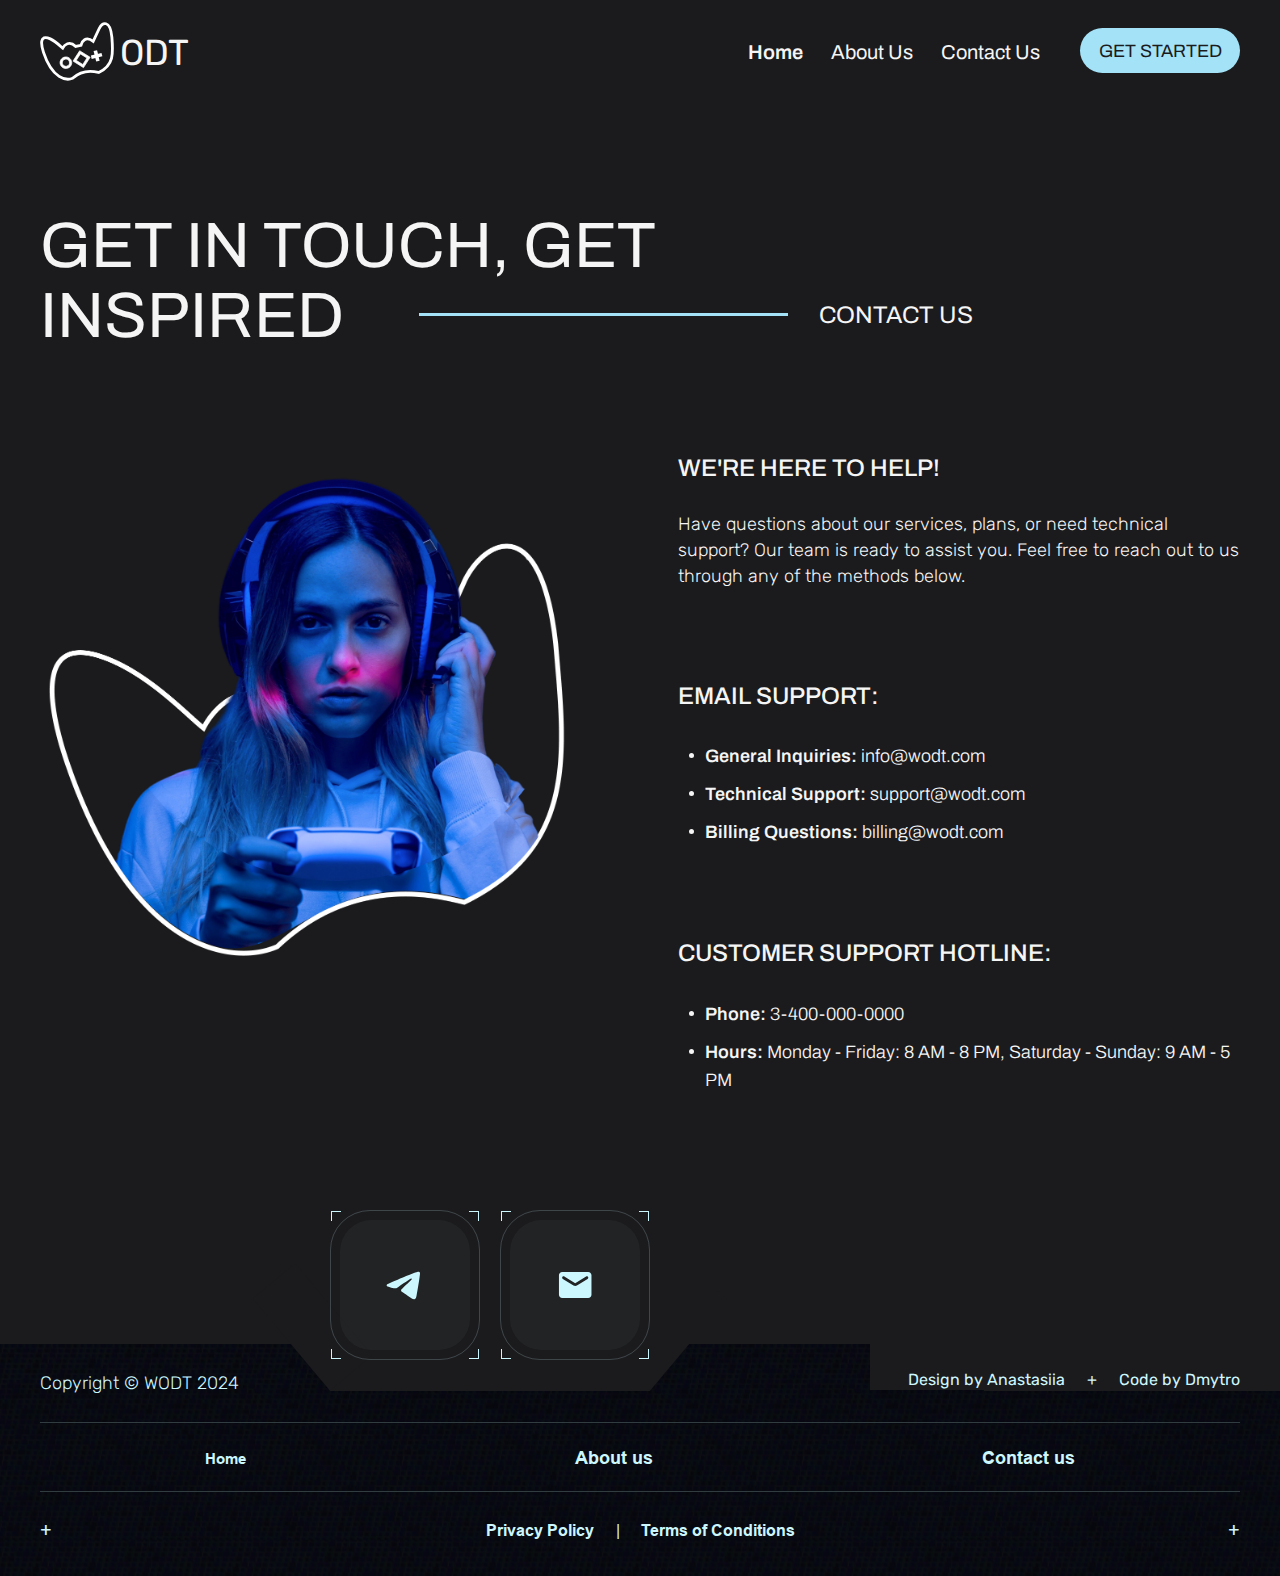
==== about-us.html @ daadc03b "Add files via upload" ====
<!DOCTYPE html>
<html lang="en">
<head>
   <meta charset="UTF-8">
   <meta http-equiv="X-UA-Compatible" content="IE=edge">
   <meta name="viewport" content="width=device-width, initial-scale=1.0">
   <link rel="stylesheet" href="files/lazy-load-for-images/lazy-load-for-images.css?_v=20240629223234">
   <link rel="stylesheet" href="files/swiper/css/swiper-bundle.min.css?_v=20240629223234">
   <link rel="stylesheet" href="css/style.min.css?_v=20240629223234">
   <!--<link rel="icon" type="image/svg+xml" href="favicon.svg">-->
   <title>About Us - WODT</title>
</head>
<body>
   <div class="wrapper">
      <header data-aos="fade-down" data-aos-easing="linear" data-aos-duration="550" class="header">
   <div class="header__wrapper lock-padding">
      <div id="header-container" class="n_container header-container">
         <div class="header__blockLogo">
            <a href="/index.html">
               <img src="images/svg/logo.svg" alt="">
            </a>
            <p>ODT</p>
         </div>
         <div class="header__menu menu">
            <div class="menu__body">
               <nav class="menu-topmenu-container">
                  <ul class="menu__list">
                     <li class="menu-item current-menu-item current_page_item">
                        <a class="menu__link" href="/">Home</a>
                     </li>
                     <!---
                     <li class="menu-item menu-item-has-children">
                        <a class="menu__link" href="#">Demo</a>
                        <span class="menu__arrow">
                           <svg width="10" height="10" viewBox="0 0 24 24">
                              <path d="M0 7.33l2.829-2.83 9.175 9.339 9.167-9.339 2.829 2.83-11.996 12.17z"
                                 fill="currentColor" />
                           </svg>
                        </span>
                        <ul class="menu__sub-list">
                           <li class="menu-item">
                              <a class="menu__link" href="#">Sub MENU 1</a>
                           </li>
                           <li class="menu-item">
                              <a class="menu__link" href="#">SUB MENU 2</a>
                           </li>
                           <li class="menu-item current-menu-item current_page_item">
                              <a class="menu__link" href="#">SUB MENU 3</a>
                           </li>
                           <li class="menu-item">
                              <a class="menu__link" href="#">SUB MENU 4</a>
                           </li>
                        </ul>
                     </li>
                     -->
                     <li class="menu-item">
                        <a class="menu__link" href="about-us.html">About Us</a>
                     </li>
                     <li class="menu-item">
                        <a class="menu__link" href="contact-us.html">Contact Us</a>
                     </li>
                  </ul>
               </nav>
            </div>
         </div>
         <div class="header__right">
            <a href="#" class="header__btn">Get Started</a>
         </div>
         <button type="button" class="header__btn-menu n_btn menu__icon" id="burger">
            <span></span>
         </button>
      </div>
   </div>
</header>
      <main class="main about-us-page">

         <div class="about-us-page__blocks">
            <div class="n_container">
               <div class="about-us-page__block">
                  <div class="about-us-page__blockColumn">
                     <div class="about-us-page__blockImage">
                        <img src="images/about-us-page-image-1.png" alt="">
                     </div>
                  </div>
                  <div class="about-us-page__blockColumn">
               
                  </div>
               </div>
            </div>
         </div>
      
         <section class="contact-us">
   <div class="n_container">
      <div class="wrap-sec-title">
         <h2 class="n_sec-title">
            <span>Get in Touch, Get<br> Inspired</span>
         </h2>
         <h3>Contact us</h3>
      </div>
      <div class="contact-us__items">
         <div class="contact-us__item">
            <div class="contact-us__itemBlockImage wrap-lazy-load-image">
               <img src="images/contact-us-illustration.png" alt="">
            </div>
         </div>
         <div class="contact-us__item">
            <div class="contact-us__itemBlock">
               <h4>We're Here to Help!</h4>
               <p>Have questions about our services, plans, or need technical support? Our team is ready to assist you. Feel free to reach out to us through any of the methods below.</p>
            </div>
            <div class="contact-us__itemBlock">
               <h4>Email Support:</h4>
               <ul>
                  <li>
                     <strong>General Inquiries:</strong> <a href="mailto:info@wodt.com">info@wodt.com</a>
                  </li>
                  <li>
                     <strong>Technical Support:</strong> <a href="mailto:support@wodt.com">support@wodt.com</a>
                  </li>
                  <li>
                     <strong>Billing Questions:</strong> <a href="mailto:billing@wodt.com">billing@wodt.com</a>
                  </li>
               </ul>
            </div>
            <div class="contact-us__itemBlock">
               <h4>Customer Support Hotline:</h4>
               <ul>
                  <li><strong>Phone:</strong> 3-400-000-0000</li>
                  <li><strong>Hours: </strong>Monday - Friday: 8 AM - 8 PM, Saturday - Sunday: 9 AM - 5 PM</li>
               </ul>
            </div>
         </div>
      </div>
   </div>
</section>

      </main>
      <div class="wrap-footer">
   <footer class="footer">
      <div class="n_container">
         <div class="footer__items">
            <div class="footer__item">
               <p>Copyright © WODT 2024</p>
            </div>
            <div class="footer__item">
               <ul class="footer__link">
                  <li>
                     <a href="https://web.telegram.org/k/" target="_blank">
                        <svg width="40" height="40" viewBox="0 0 40 40" fill="none" xmlns="http://www.w3.org/2000/svg">
                           <path d="M3.94988 18.5667C12.8999 14.6667 18.8665 12.1001 21.8498 10.8501C30.3831 7.30008 32.1498 6.68341 33.2998 6.66675C33.5498 6.66675 34.1165 6.73341 34.4831 7.01675C34.7831 7.26675 34.8831 7.61675 34.9165 7.85008C34.9498 8.08341 34.9998 8.63341 34.9665 9.05008C34.4998 13.9001 32.4998 25.6834 31.4831 31.1167C31.0498 33.4167 30.1998 34.1834 29.3831 34.2667C27.5998 34.4334 26.2498 33.0834 24.5165 31.9501C21.8165 30.1834 20.2831 29.0834 17.6665 27.3501C14.6332 25.3501 16.5999 24.2501 18.3331 22.4667C18.7831 22.0001 26.6331 14.8501 26.7831 14.2001C26.7998 14.1167 26.8165 13.8167 26.6331 13.6501C26.4498 13.4834 26.1998 13.5501 25.9998 13.5834C25.7331 13.6501 21.4165 16.5001 13.0499 22.1334C11.8332 22.9667 10.7165 23.3834 9.71654 23.3667C8.61654 23.3501 6.51654 22.7501 4.94988 22.2334C3.03321 21.6167 1.49987 21.2834 1.63321 20.2167C1.69988 19.6667 2.46654 19.1001 3.91654 18.5167L3.94988 18.5667Z" fill="#CDF7FF"/>
                        </svg>
                        <img class="footer__linkArrow left-top" src="images/svg/footer-link-arrow-left-top.svg" alt="">
                        <img class="footer__linkArrow right-top" src="images/svg/footer-link-arrow-right-top.svg" alt="">
                        <img class="footer__linkArrow left-bottom" src="images/svg/footer-link-arrow-left-bottom.svg" alt="">
                        <img class="footer__linkArrow right-bottom" src="images/svg/footer-link-arrow-right-bottom.svg" alt="">
                     </a>
                  </li>
                  <li>
                     <a href="https://web.telegram.org/k/" target="_blank">
                        <svg width="40" height="40" viewBox="0 0 40 40" fill="none" xmlns="http://www.w3.org/2000/svg">
                           <path d="M33.221 6.99268H7.20532C5.41675 6.99268 3.95337 8.45593 3.95337 10.2443V29.7544C3.95337 31.5428 5.41675 33.006 7.20532 33.006H33.221C35.0095 33.006 36.4729 31.5428 36.4729 29.7544V10.2443C36.4729 8.45593 35.0095 6.99268 33.221 6.99268ZM32.5705 13.9024L21.9367 20.5521C20.8798 21.2187 19.5465 21.2187 18.4896 20.5521L7.85571 13.9024C7.69267 13.8109 7.54989 13.6873 7.43602 13.539C7.32215 13.3908 7.23956 13.2208 7.19325 13.0398C7.14693 12.8586 7.13784 12.67 7.16655 12.4852C7.19525 12.3004 7.26115 12.1235 7.36024 11.965C7.45934 11.8065 7.58957 11.6696 7.74307 11.5629C7.89657 11.4562 8.07012 11.3816 8.25325 11.3439C8.43638 11.3061 8.62525 11.3059 8.80845 11.3433C8.99166 11.3807 9.16537 11.4548 9.31909 11.5612L20.2131 18.3735L31.1072 11.5612C31.2609 11.4548 31.4346 11.3807 31.6178 11.3433C31.801 11.3059 31.9899 11.3061 32.173 11.3439C32.3561 11.3816 32.5297 11.4562 32.6831 11.5629C32.8367 11.6696 32.9669 11.8065 33.066 11.965C33.1651 12.1235 33.231 12.3004 33.2597 12.4852C33.2884 12.67 33.2793 12.8586 33.233 13.0398C33.1867 13.2208 33.1041 13.3908 32.9902 13.539C32.8764 13.6873 32.7336 13.8109 32.5705 13.9024Z" fill="#CDF7FF"/>
                        </svg>
                        <img class="footer__linkArrow left-top" src="images/svg/footer-link-arrow-left-top.svg" alt="">
                        <img class="footer__linkArrow right-top" src="images/svg/footer-link-arrow-right-top.svg" alt="">
                        <img class="footer__linkArrow left-bottom" src="images/svg/footer-link-arrow-left-bottom.svg" alt="">
                        <img class="footer__linkArrow right-bottom" src="images/svg/footer-link-arrow-right-bottom.svg" alt="">
                     </a>
                  </li>
               </ul>
            </div>
            <div class="footer__item">
               <div class="footer__itemWrapContent">
                  <p>Design by Anastasiia <span>+</span> Code by Dmytro</p>
               </div>
            </div>
         </div>
         <nav class="footer__nav-menu">
            <ul>
               <li class="current-menu-item current_page_item">
                  <a href="/">Home</a>
               </li>
               <li>
                  <a href="about-us.html">About us</a>
               </li>
               <li>
                  <a href="contact-us.html">Contact us</a>
               </li>
            </ul>
         </nav>
         <div class="footer__columns">
            <div class="footer__column">
               <p class="plus">+</p>
            </div>
            <div class="footer__column">
               <nav>
                  <a href="privacy-policy.html">Privacy Policy</a>
                  <a href="terms-of-conditions.html">Terms of Conditions</a>
               </nav>
            </div>
            <div class="footer__column">
               <p class="plus">+</p>
            </div>
         </div>
      </div>
   </footer>
</div>
   </div>

   <script src="js/script.min.js?_v=20240629223234"></script>

   <script src="files/lazy-load-for-images/lazy-load-for-images.js?_v=20240629223234"></script>
   
   <script src="files/swiper/js/swiper-bundle.min.js?_v=20240629223234"></script>
   <script src="files/swiper/js/init.js?_v=20240629223234"></script>

</body>
</html>
---- files/lazy-load-for-images/lazy-load-for-images.css ----
.wrap-lazy-load-image {
    /*background-color: #f5f5f5;
    overflow: hidden;*/
    position: relative;
}
.wrap-lazy-load-image img,
.wrap-lazy-load-image.img-loaded .sk-spinner-pulse {
	opacity: 0;
}
.wrap-lazy-load-image img {
    transition: 0.3s ease 0s;
}
.wrap-lazy-load-image.img-loaded img {
    opacity: 1;
}

/* Spinner */
.sk-spinner-pulse {
	animation: sk-spinner-pulse 1s infinite ease-in-out;
	background-color: #045FBC;
	border-radius: 100%;
	left: 50%;
	height: 50px;
	margin-left: -25px;
	margin-top: -25px;
	position: absolute;
	top: 50%;
	width: 50px;
}
@-webkit-keyframes sk-spinner-pulse {
	0% {
		transform: scale(0);
	}
	100% {
		opacity: 0;
		transform: scale(1);
	}
}
@keyframes sk-spinner-pulse {
	0% {
		transform: scale(0);
	}
	100% {
		opacity: 0;
		transform: scale(1);
	}
}
---- css/style.min.css ----
@charset "UTF-8";@font-face{font-family:Archivo;font-style:normal;font-weight:300;font-stretch:100%;font-display:swap;src:url(../files/fonts/Archivo/300/vietnamese.woff2) format("woff2");unicode-range:U+0102-0103,U+0110-0111,U+0128-0129,U+0168-0169,U+01A0-01A1,U+01AF-01B0,U+0300-0301,U+0303-0304,U+0308-0309,U+0323,U+0329,U+1EA0-1EF9,U+20AB}@font-face{font-family:Archivo;font-style:normal;font-weight:300;font-stretch:100%;font-display:swap;src:url(../files/fonts/Archivo/300/latin-ext.woff2) format("woff2");unicode-range:U+0100-02AF,U+0304,U+0308,U+0329,U+1E00-1E9F,U+1EF2-1EFF,U+2020,U+20A0-20AB,U+20AD-20C0,U+2113,U+2C60-2C7F,U+A720-A7FF}@font-face{font-family:Archivo;font-style:normal;font-weight:300;font-stretch:100%;font-display:swap;src:url(../files/fonts/Archivo/300/latin.woff2) format("woff2");unicode-range:U+0000-00FF,U+0131,U+0152-0153,U+02BB-02BC,U+02C6,U+02DA,U+02DC,U+0304,U+0308,U+0329,U+2000-206F,U+2074,U+20AC,U+2122,U+2191,U+2193,U+2212,U+2215,U+FEFF,U+FFFD}@font-face{font-family:Archivo;font-style:normal;font-weight:400;font-stretch:100%;font-display:swap;src:url(../files/fonts/Archivo/400/vietnamese.woff2) format("woff2");unicode-range:U+0102-0103,U+0110-0111,U+0128-0129,U+0168-0169,U+01A0-01A1,U+01AF-01B0,U+0300-0301,U+0303-0304,U+0308-0309,U+0323,U+0329,U+1EA0-1EF9,U+20AB}@font-face{font-family:Archivo;font-style:normal;font-weight:400;font-stretch:100%;font-display:swap;src:url(../files/fonts/Archivo/400/latin-ext.woff2) format("woff2");unicode-range:U+0100-02AF,U+0304,U+0308,U+0329,U+1E00-1E9F,U+1EF2-1EFF,U+2020,U+20A0-20AB,U+20AD-20C0,U+2113,U+2C60-2C7F,U+A720-A7FF}@font-face{font-family:Archivo;font-style:normal;font-weight:400;font-stretch:100%;font-display:swap;src:url(../files/fonts/Archivo/400/latin.woff2) format("woff2");unicode-range:U+0000-00FF,U+0131,U+0152-0153,U+02BB-02BC,U+02C6,U+02DA,U+02DC,U+0304,U+0308,U+0329,U+2000-206F,U+2074,U+20AC,U+2122,U+2191,U+2193,U+2212,U+2215,U+FEFF,U+FFFD}@font-face{font-family:Archivo;font-style:normal;font-weight:500;font-stretch:100%;font-display:swap;src:url(../files/fonts/Archivo/500/vietnamese.woff2) format("woff2");unicode-range:U+0102-0103,U+0110-0111,U+0128-0129,U+0168-0169,U+01A0-01A1,U+01AF-01B0,U+0300-0301,U+0303-0304,U+0308-0309,U+0323,U+0329,U+1EA0-1EF9,U+20AB}@font-face{font-family:Archivo;font-style:normal;font-weight:500;font-stretch:100%;font-display:swap;src:url(../files/fonts/Archivo/500/latin-ext.woff2) format("woff2");unicode-range:U+0100-02AF,U+0304,U+0308,U+0329,U+1E00-1E9F,U+1EF2-1EFF,U+2020,U+20A0-20AB,U+20AD-20C0,U+2113,U+2C60-2C7F,U+A720-A7FF}@font-face{font-family:Archivo;font-style:normal;font-weight:500;font-stretch:100%;font-display:swap;src:url(../files/fonts/Archivo/500/latin.woff2) format("woff2");unicode-range:U+0000-00FF,U+0131,U+0152-0153,U+02BB-02BC,U+02C6,U+02DA,U+02DC,U+0304,U+0308,U+0329,U+2000-206F,U+2074,U+20AC,U+2122,U+2191,U+2193,U+2212,U+2215,U+FEFF,U+FFFD}@font-face{font-family:Archivo;font-style:normal;font-weight:600;font-stretch:100%;font-display:swap;src:url(../files/fonts/Archivo/600/vietnamese.woff2) format("woff2");unicode-range:U+0102-0103,U+0110-0111,U+0128-0129,U+0168-0169,U+01A0-01A1,U+01AF-01B0,U+0300-0301,U+0303-0304,U+0308-0309,U+0323,U+0329,U+1EA0-1EF9,U+20AB}@font-face{font-family:Archivo;font-style:normal;font-weight:600;font-stretch:100%;font-display:swap;src:url(../files/fonts/Archivo/600/latin-ext.woff2) format("woff2");unicode-range:U+0100-02AF,U+0304,U+0308,U+0329,U+1E00-1E9F,U+1EF2-1EFF,U+2020,U+20A0-20AB,U+20AD-20C0,U+2113,U+2C60-2C7F,U+A720-A7FF}@font-face{font-family:Archivo;font-style:normal;font-weight:600;font-stretch:100%;font-display:swap;src:url(../files/fonts/Archivo/600/latin.woff2) format("woff2");unicode-range:U+0000-00FF,U+0131,U+0152-0153,U+02BB-02BC,U+02C6,U+02DA,U+02DC,U+0304,U+0308,U+0329,U+2000-206F,U+2074,U+20AC,U+2122,U+2191,U+2193,U+2212,U+2215,U+FEFF,U+FFFD}@font-face{font-family:Archivo;font-style:italic;font-weight:600;font-stretch:100%;font-display:swap;src:url(../files/fonts/Archivo/600/italic/vietnamese.woff2) format("woff2");unicode-range:U+0102-0103,U+0110-0111,U+0128-0129,U+0168-0169,U+01A0-01A1,U+01AF-01B0,U+0300-0301,U+0303-0304,U+0308-0309,U+0323,U+0329,U+1EA0-1EF9,U+20AB}@font-face{font-family:Archivo;font-style:italic;font-weight:600;font-stretch:100%;font-display:swap;src:url(../files/fonts/Archivo/600/italic/latin-ext.woff2) format("woff2");unicode-range:U+0100-02AF,U+0304,U+0308,U+0329,U+1E00-1E9F,U+1EF2-1EFF,U+2020,U+20A0-20AB,U+20AD-20C0,U+2113,U+2C60-2C7F,U+A720-A7FF}@font-face{font-family:Archivo;font-style:italic;font-weight:600;font-stretch:100%;font-display:swap;src:url(../files/fonts/Archivo/600/italic/latin.woff2) format("woff2");unicode-range:U+0000-00FF,U+0131,U+0152-0153,U+02BB-02BC,U+02C6,U+02DA,U+02DC,U+0304,U+0308,U+0329,U+2000-206F,U+2074,U+20AC,U+2122,U+2191,U+2193,U+2212,U+2215,U+FEFF,U+FFFD}@font-face{font-family:Arial;src:url(../files/fonts/Arial/Arial-Bold.woff2) format("woff2");font-weight:700;font-style:normal;font-display:swap}@font-face{font-family:Arial;src:url(../files/fonts/Arial/Arial-Regular.woff2) format("woff2");font-weight:400;font-style:normal;font-display:swap}@font-face{font-family:Rubik;font-style:normal;font-weight:300;font-display:swap;src:url(../files/fonts/Rubik/300/arabic.woff2) format("woff2");unicode-range:U+0600-06FF,U+0750-077F,U+0870-088E,U+0890-0891,U+0898-08E1,U+08E3-08FF,U+200C-200E,U+2010-2011,U+204F,U+2E41,U+FB50-FDFF,U+FE70-FE74,U+FE76-FEFC,U+102E0-102FB,U+10E60-10E7E,U+10EFD-10EFF,U+1EE00-1EE03,U+1EE05-1EE1F,U+1EE21-1EE22,U+1EE24,U+1EE27,U+1EE29-1EE32,U+1EE34-1EE37,U+1EE39,U+1EE3B,U+1EE42,U+1EE47,U+1EE49,U+1EE4B,U+1EE4D-1EE4F,U+1EE51-1EE52,U+1EE54,U+1EE57,U+1EE59,U+1EE5B,U+1EE5D,U+1EE5F,U+1EE61-1EE62,U+1EE64,U+1EE67-1EE6A,U+1EE6C-1EE72,U+1EE74-1EE77,U+1EE79-1EE7C,U+1EE7E,U+1EE80-1EE89,U+1EE8B-1EE9B,U+1EEA1-1EEA3,U+1EEA5-1EEA9,U+1EEAB-1EEBB,U+1EEF0-1EEF1}@font-face{font-family:Rubik;font-style:normal;font-weight:300;font-display:swap;src:url(../files/fonts/Rubik/300/cyrillic-ext.woff2) format("woff2");unicode-range:U+0460-052F,U+1C80-1C88,U+20B4,U+2DE0-2DFF,U+A640-A69F,U+FE2E-FE2F}@font-face{font-family:Rubik;font-style:normal;font-weight:300;font-display:swap;src:url(../files/fonts/Rubik/300/cyrillic.woff2) format("woff2");unicode-range:U+0301,U+0400-045F,U+0490-0491,U+04B0-04B1,U+2116}@font-face{font-family:Rubik;font-style:normal;font-weight:300;font-display:swap;src:url(../files/fonts/Rubik/300/hebrew.woff2) format("woff2");unicode-range:U+0590-05FF,U+200C-2010,U+20AA,U+25CC,U+FB1D-FB4F}@font-face{font-family:Rubik;font-style:normal;font-weight:300;font-display:swap;src:url(../files/fonts/Rubik/300/latin-ext.woff2) format("woff2");unicode-range:U+0100-02AF,U+0304,U+0308,U+0329,U+1E00-1E9F,U+1EF2-1EFF,U+2020,U+20A0-20AB,U+20AD-20C0,U+2113,U+2C60-2C7F,U+A720-A7FF}@font-face{font-family:Rubik;font-style:normal;font-weight:300;font-display:swap;src:url(../files/fonts/Rubik/300/latin.woff2) format("woff2");unicode-range:U+0000-00FF,U+0131,U+0152-0153,U+02BB-02BC,U+02C6,U+02DA,U+02DC,U+0304,U+0308,U+0329,U+2000-206F,U+2074,U+20AC,U+2122,U+2191,U+2193,U+2212,U+2215,U+FEFF,U+FFFD}@font-face{font-family:Rubik;font-style:normal;font-weight:400;font-display:swap;src:url(../files/fonts/Rubik/400/arabic.woff2) format("woff2");unicode-range:U+0600-06FF,U+0750-077F,U+0870-088E,U+0890-0891,U+0898-08E1,U+08E3-08FF,U+200C-200E,U+2010-2011,U+204F,U+2E41,U+FB50-FDFF,U+FE70-FE74,U+FE76-FEFC,U+102E0-102FB,U+10E60-10E7E,U+10EFD-10EFF,U+1EE00-1EE03,U+1EE05-1EE1F,U+1EE21-1EE22,U+1EE24,U+1EE27,U+1EE29-1EE32,U+1EE34-1EE37,U+1EE39,U+1EE3B,U+1EE42,U+1EE47,U+1EE49,U+1EE4B,U+1EE4D-1EE4F,U+1EE51-1EE52,U+1EE54,U+1EE57,U+1EE59,U+1EE5B,U+1EE5D,U+1EE5F,U+1EE61-1EE62,U+1EE64,U+1EE67-1EE6A,U+1EE6C-1EE72,U+1EE74-1EE77,U+1EE79-1EE7C,U+1EE7E,U+1EE80-1EE89,U+1EE8B-1EE9B,U+1EEA1-1EEA3,U+1EEA5-1EEA9,U+1EEAB-1EEBB,U+1EEF0-1EEF1}@font-face{font-family:Rubik;font-style:normal;font-weight:400;font-display:swap;src:url(../files/fonts/Rubik/400/cyrillic-ext.woff2) format("woff2");unicode-range:U+0460-052F,U+1C80-1C88,U+20B4,U+2DE0-2DFF,U+A640-A69F,U+FE2E-FE2F}@font-face{font-family:Rubik;font-style:normal;font-weight:400;font-display:swap;src:url(../files/fonts/Rubik/400/cyrillic.woff2) format("woff2");unicode-range:U+0301,U+0400-045F,U+0490-0491,U+04B0-04B1,U+2116}@font-face{font-family:Rubik;font-style:normal;font-weight:400;font-display:swap;src:url(../files/fonts/Rubik/400/hebrew.woff2) format("woff2");unicode-range:U+0590-05FF,U+200C-2010,U+20AA,U+25CC,U+FB1D-FB4F}@font-face{font-family:Rubik;font-style:normal;font-weight:400;font-display:swap;src:url(../files/fonts/Rubik/400/latin-ext.woff2) format("woff2");unicode-range:U+0100-02AF,U+0304,U+0308,U+0329,U+1E00-1E9F,U+1EF2-1EFF,U+2020,U+20A0-20AB,U+20AD-20C0,U+2113,U+2C60-2C7F,U+A720-A7FF}@font-face{font-family:Rubik;font-style:normal;font-weight:400;font-display:swap;src:url(../files/fonts/Rubik/400/latin.woff2) format("woff2");unicode-range:U+0000-00FF,U+0131,U+0152-0153,U+02BB-02BC,U+02C6,U+02DA,U+02DC,U+0304,U+0308,U+0329,U+2000-206F,U+2074,U+20AC,U+2122,U+2191,U+2193,U+2212,U+2215,U+FEFF,U+FFFD}@font-face{font-family:Rubik;font-style:normal;font-weight:700;font-display:swap;src:url(../files/fonts/Rubik/700/arabic.woff2) format("woff2");unicode-range:U+0600-06FF,U+0750-077F,U+0870-088E,U+0890-0891,U+0898-08E1,U+08E3-08FF,U+200C-200E,U+2010-2011,U+204F,U+2E41,U+FB50-FDFF,U+FE70-FE74,U+FE76-FEFC,U+102E0-102FB,U+10E60-10E7E,U+10EFD-10EFF,U+1EE00-1EE03,U+1EE05-1EE1F,U+1EE21-1EE22,U+1EE24,U+1EE27,U+1EE29-1EE32,U+1EE34-1EE37,U+1EE39,U+1EE3B,U+1EE42,U+1EE47,U+1EE49,U+1EE4B,U+1EE4D-1EE4F,U+1EE51-1EE52,U+1EE54,U+1EE57,U+1EE59,U+1EE5B,U+1EE5D,U+1EE5F,U+1EE61-1EE62,U+1EE64,U+1EE67-1EE6A,U+1EE6C-1EE72,U+1EE74-1EE77,U+1EE79-1EE7C,U+1EE7E,U+1EE80-1EE89,U+1EE8B-1EE9B,U+1EEA1-1EEA3,U+1EEA5-1EEA9,U+1EEAB-1EEBB,U+1EEF0-1EEF1}@font-face{font-family:Rubik;font-style:normal;font-weight:700;font-display:swap;src:url(../files/fonts/Rubik/700/cyrillic-ext.woff2) format("woff2");unicode-range:U+0460-052F,U+1C80-1C88,U+20B4,U+2DE0-2DFF,U+A640-A69F,U+FE2E-FE2F}@font-face{font-family:Rubik;font-style:normal;font-weight:700;font-display:swap;src:url(../files/fonts/Rubik/700/cyrillic.woff2) format("woff2");unicode-range:U+0301,U+0400-045F,U+0490-0491,U+04B0-04B1,U+2116}@font-face{font-family:Rubik;font-style:normal;font-weight:700;font-display:swap;src:url(../files/fonts/Rubik/700/hebrew.woff2) format("woff2");unicode-range:U+0590-05FF,U+200C-2010,U+20AA,U+25CC,U+FB1D-FB4F}@font-face{font-family:Rubik;font-style:normal;font-weight:700;font-display:swap;src:url(../files/fonts/Rubik/700/latin-ext.woff2) format("woff2");unicode-range:U+0100-02AF,U+0304,U+0308,U+0329,U+1E00-1E9F,U+1EF2-1EFF,U+2020,U+20A0-20AB,U+20AD-20C0,U+2113,U+2C60-2C7F,U+A720-A7FF}@font-face{font-family:Rubik;font-style:normal;font-weight:700;font-display:swap;src:url(../files/fonts/Rubik/700/latin.woff2) format("woff2");unicode-range:U+0000-00FF,U+0131,U+0152-0153,U+02BB-02BC,U+02C6,U+02DA,U+02DC,U+0304,U+0308,U+0329,U+2000-206F,U+2074,U+20AC,U+2122,U+2191,U+2193,U+2212,U+2215,U+FEFF,U+FFFD}@font-face{font-family:"Chakra Petch";font-style:normal;font-weight:400;font-display:swap;src:url(../files/fonts/ChakraPetch/400/thai.woff2) format("woff2");unicode-range:U+0E01-0E5B,U+200C-200D,U+25CC}@font-face{font-family:"Chakra Petch";font-style:normal;font-weight:400;font-display:swap;src:url(../files/fonts/ChakraPetch/400/vietnamese.woff2) format("woff2");unicode-range:U+0102-0103,U+0110-0111,U+0128-0129,U+0168-0169,U+01A0-01A1,U+01AF-01B0,U+0300-0301,U+0303-0304,U+0308-0309,U+0323,U+0329,U+1EA0-1EF9,U+20AB}@font-face{font-family:"Chakra Petch";font-style:normal;font-weight:400;font-display:swap;src:url(../files/fonts/ChakraPetch/400/latin-ext.woff2) format("woff2");unicode-range:U+0100-02AF,U+0304,U+0308,U+0329,U+1E00-1E9F,U+1EF2-1EFF,U+2020,U+20A0-20AB,U+20AD-20C0,U+2113,U+2C60-2C7F,U+A720-A7FF}@font-face{font-family:"Chakra Petch";font-style:normal;font-weight:400;font-display:swap;src:url(../files/fonts/ChakraPetch/400/latin.woff2) format("woff2");unicode-range:U+0000-00FF,U+0131,U+0152-0153,U+02BB-02BC,U+02C6,U+02DA,U+02DC,U+0304,U+0308,U+0329,U+2000-206F,U+2074,U+20AC,U+2122,U+2191,U+2193,U+2212,U+2215,U+FEFF,U+FFFD}@font-face{font-family:"Chakra Petch";font-style:normal;font-weight:700;font-display:swap;src:url(../files/fonts/ChakraPetch/700/thai.woff2) format("woff2");unicode-range:U+0E01-0E5B,U+200C-200D,U+25CC}@font-face{font-family:"Chakra Petch";font-style:normal;font-weight:700;font-display:swap;src:url(../files/fonts/ChakraPetch/700/vietnamese.woff2) format("woff2");unicode-range:U+0102-0103,U+0110-0111,U+0128-0129,U+0168-0169,U+01A0-01A1,U+01AF-01B0,U+0300-0301,U+0303-0304,U+0308-0309,U+0323,U+0329,U+1EA0-1EF9,U+20AB}@font-face{font-family:"Chakra Petch";font-style:normal;font-weight:700;font-display:swap;src:url(../files/fonts/ChakraPetch/700/latin-ext.woff2) format("woff2");unicode-range:U+0100-02AF,U+0304,U+0308,U+0329,U+1E00-1E9F,U+1EF2-1EFF,U+2020,U+20A0-20AB,U+20AD-20C0,U+2113,U+2C60-2C7F,U+A720-A7FF}@font-face{font-family:"Chakra Petch";font-style:normal;font-weight:700;font-display:swap;src:url(../files/fonts/ChakraPetch/700/latin.woff2) format("woff2");unicode-range:U+0000-00FF,U+0131,U+0152-0153,U+02BB-02BC,U+02C6,U+02DA,U+02DC,U+0304,U+0308,U+0329,U+2000-206F,U+2074,U+20AC,U+2122,U+2191,U+2193,U+2212,U+2215,U+FEFF,U+FFFD}*,::after,::before{box-sizing:border-box;margin:0;padding:0}button{background:0 0;border:none;cursor:pointer}img,picture{height:auto;max-width:100%;vertical-align:top}/*! normalize.css v8.0.1 | MIT License | github.com/necolas/normalize.css */html{line-height:1.15;-webkit-text-size-adjust:100%}body{margin:0}main{display:block}h1{font-size:2em;margin:.67em 0}hr{box-sizing:content-box;height:0;overflow:visible}pre{font-family:monospace,monospace;font-size:1em}a{background-color:transparent}abbr[title]{border-bottom:none;text-decoration:underline;-webkit-text-decoration:underline dotted;text-decoration:underline dotted}b,strong{font-weight:700}code,kbd,samp{font-family:monospace,monospace;font-size:1em}small{font-size:80%}sub,sup{font-size:75%;line-height:0;position:relative;vertical-align:baseline}sub{bottom:-.25em}sup{top:-.5em}img{border-style:none}button,input,optgroup,select,textarea{font-family:inherit;font-size:100%;line-height:1.15;margin:0}button,input{overflow:visible}button,select{text-transform:none}[type=button],[type=reset],[type=submit],button{-webkit-appearance:button}[type=button]::-moz-focus-inner,[type=reset]::-moz-focus-inner,[type=submit]::-moz-focus-inner,button::-moz-focus-inner{border-style:none;padding:0}[type=button]:-moz-focusring,[type=reset]:-moz-focusring,[type=submit]:-moz-focusring,button:-moz-focusring{outline:1px dotted ButtonText}fieldset{padding:.35em .75em .625em}legend{box-sizing:border-box;color:inherit;display:table;max-width:100%;padding:0;white-space:normal}progress{vertical-align:baseline}textarea{overflow:auto}[type=checkbox],[type=radio]{box-sizing:border-box;padding:0}[type=number]::-webkit-inner-spin-button,[type=number]::-webkit-outer-spin-button{height:auto}[type=search]{-webkit-appearance:textfield;outline-offset:-2px}[type=search]::-webkit-search-decoration{-webkit-appearance:none}::-webkit-file-upload-button{-webkit-appearance:button;font:inherit}details{display:block}summary{display:list-item}template{display:none}[hidden]{display:none}body,html{height:100%}.wrapper{display:flex;flex-direction:column;min-height:100vh}main.main{flex:1;padding-top:190px}body{background-color:#1b1b1d;color:#f5f5f5;font-family:Archivo,sans-serif;font-size:18px;font-style:normal;font-weight:400;line-height:26px;margin:0}body._lock{overflow:hidden}body::-webkit-scrollbar{width:12px}body::-webkit-scrollbar-track{background:#424242}body::-webkit-scrollbar-thumb{background-color:#868686;border-radius:20px;border:3px solid #424242}body p{font-family:Rubik,sans-serif;font-weight:300}body p strong{font-weight:700}.n_container{margin-left:auto;margin-right:auto;max-width:1555px;padding-left:40px;padding-right:40px}.wrap-sec-title{align-items:flex-end;display:flex;position:relative;max-width:933px}.wrap-sec-title::after{background-color:#a4e2f7;border-radius:3px;bottom:34px;content:"";display:block;height:3px;left:15px;position:absolute;width:calc(100% - 50px)}.wrap-sec-title h2 span{padding-right:75px}.wrap-sec-title h2 span,.wrap-sec-title h3{background-color:#1b1b1d;position:relative;z-index:1}.wrap-sec-title h3{display:table;font-size:24px;line-height:26.11px;margin:0 0 22px auto;padding-left:31px;text-align:right;text-transform:uppercase;white-space:nowrap}.n_sec-title{font-size:64px;line-height:69.63px;margin:0;text-transform:uppercase}h1,h2,h3,h4,h5,h6{font-weight:400}.n_object-fit{left:0;height:100%;-o-object-fit:cover;object-fit:cover;position:absolute;top:0;width:100%;z-index:1}.wrap-lazy-load-image{position:relative}.wrap-lazy-load-image img,.wrap-lazy-load-image.img-loaded .sk-spinner-pulse{opacity:0}.wrap-lazy-load-image img{transition:.3s ease 0s}.wrap-lazy-load-image.img-loaded img{opacity:1}.sk-spinner-pulse{animation:sk-spinner-pulse 1s infinite ease-in-out;background-color:#999;border-radius:100%;left:50%;height:50px;margin-left:-25px;margin-top:-25px;position:absolute;top:50%;width:50px;z-index:0}.wrap-lazy-load-image.img-loaded .sk-spinner-pulse{z-index:-100}.wrap-lazy-load-image.img-loaded img{z-index:1}@keyframes sk-spinner-pulse{0%{transform:scale(0)}100%{opacity:0;transform:scale(1)}}body.lock{overflow:hidden}.popup{background-color:rgba(0,0,0,.8);color:#fff;height:100%;left:0;opacity:0;position:fixed;transition:all .6s ease 0s;top:0;overflow-y:auto;overflow-x:hidden;visibility:hidden;width:100%;z-index:105}.popup.open{opacity:1;visibility:visible}.popup__body{align-items:center;display:flex;justify-content:center;min-height:100vh;padding-bottom:50px;padding-right:50px;padding-left:50px;padding-top:50px}.popup__content{background-color:#1e3932;max-width:100%;padding:80px 40px 20px 36px;position:relative;width:850px}.popup__content-image{padding:0!important}.popup__content-image img{max-width:100%;vertical-align:top}.popup__close{align-items:center;height:32px;display:flex;justify-content:center;position:absolute;right:8px;top:18px;width:32px}.popup__form p{font-size:18px;font-weight:400;line-height:21.6px;margin:0 0 23px}.popup__form input{background:0 0;border:none;border-bottom:1px solid #8e9c98;font-family:Raleway,sans-serif;font-size:16px;font-weight:400;line-height:20.8px;margin-bottom:15px;padding-bottom:2px;width:100%}.popup__form input::-moz-placeholder{color:#fff}.popup__form input::placeholder{color:#fff}.popup__items{display:flex;flex-wrap:wrap}.popup__item{padding-bottom:37px;width:100%}.popup__item:nth-child(1){padding-top:23px;position:relative}.popup__item:nth-child(1)::after{background-color:rgba(255,255,255,.1);content:"";display:block;height:100%;position:absolute;width:1px}.popup__item:nth-child(1) a{font-family:"Stravinsky Trial",sans-serif;font-size:48px;font-weight:400;line-height:60px}.popup__item:nth-child(1) p{font-size:18px;font-weight:300;line-height:21.6px;margin:11px 0 0}.popup__item:nth-child(1) img{margin-top:43px}.popup__item:nth-child(2){padding-top:38px}.popup__item:nth-child(3){padding-bottom:0;padding-top:38px}.popup__item:nth-child(3) img{display:table;margin:0 auto}.popup .events__blockButton{color:#fff!important;margin-top:32px!important}.popup .events__blockButton::after{content:url("data:image/svg+xml;charset=UTF-8,%3csvg width='37' height='6' viewBox='0 0 37 6' fill='none' xmlns='http://www.w3.org/2000/svg'%3e%3cpath d='M0 5.5H37C35.138 5.5 32.79 4.43443 32.0611 0.5' stroke='white'/%3e%3c/svg%3e")}a{color:inherit;transition:color .3s;text-decoration:none}.header{left:0;position:fixed;right:0;top:0;width:100%;z-index:102}.header.n_hidden .header__wrapper{transform:translateY(-110%)}.header.n_scroll .header__wrapper{background-color:#1b1b1d;top:0}.header__close-menu{background:0 0;display:block;height:44px;position:relative;width:44px}.header__wrapper{background-color:#1b1b1d;left:0;padding-bottom:3px;padding-top:8px;position:fixed;transition:.2s;top:60px;width:100%;z-index:50}.header-container{align-items:center;display:flex;height:86px;position:relative}.header__blockLogo,.header__btn-menu{position:relative;z-index:6}.header__blockLogo{align-items:center;display:flex;margin-right:auto;padding-right:25px}.header__blockLogo a,.header__blockLogo img{height:auto;width:112px}.header__blockLogo p{font-size:46px;font-weight:400;line-height:50.05px;margin:0;text-transform:uppercase}.header__right{align-items:center;display:flex;margin-left:40px}.header__btn{align-items:center;background-color:#a4e2f7;border-radius:100px;color:#1b1b1d;display:flex;justify-content:center;font-size:20px;font-weight:400;line-height:28px;height:52px;min-width:188px;padding-left:8px;padding-right:8px;transform:translateY(-3px);text-align:center;text-transform:uppercase;transition:.3s ease 0s}.header__btn-menu{font-size:0}.header .menu__list>li{position:relative}.header .menu-item{position:relative}.header .menu__link a,.header .menu__sub-link a{transition:all .3s ease 0s!important}.header .menu__sub-list li{list-style:none}.header .menu__arrow{bottom:0;display:block;height:10px;font-size:0;overflow:hidden;margin-left:10px;position:relative;transition:transform .3s ease 0s;width:10px}.header .menu__arrow svg{left:0;max-width:100%;position:absolute;top:0}body._touch .header .menu__list>li._active .menu__sub-list{top:calc(100% - 0px)}body._pc .header .menu__list>li:hover .menu__sub-list{opacity:1;pointer-events:all;transform:perspective(400px) rotateX(0);visibility:visible}body._touch .header .menu__list{flex:0 0 auto}body._touch .header .menu__list>li._active .menu__arrow{transform:scale(1,-1)}.first-screen{overflow:hidden}.first-screen h1{font-size:128px;font-weight:300;line-height:139.26px;margin:0 0 -221px;text-transform:uppercase}.first-screen__title-row{align-items:center;background-color:#1b1b1d;display:flex;position:relative;z-index:2}.first-screen__title-row:nth-child(2){font-style:italic;font-weight:600;padding-left:37.2%}.first-screen__title-row:nth-child(3){display:table;margin-left:auto;position:relative}.first-screen__title-row:nth-child(3) .name{padding-bottom:36px;position:relative;z-index:2}.first-screen__title-row:nth-child(3) .name span{position:relative;z-index:3}.first-screen__title-row:nth-child(3) .name::after{background-color:#1b1b1d;border-bottom-left-radius:20px;bottom:0;content:"";left:-16.6%;position:absolute;right:1px;top:0;width:calc(100% + 120px);z-index:1}.first-screen__title-row:nth-child(3) .name .fillet-element{bottom:0;position:absolute;z-index:3}.first-screen__title-row:nth-child(3) .name .fillet-element.left{left:1px;transform:translate(-126px,-88px)}.first-screen__title-row:nth-child(3) .name .fillet-element.right{right:0;transform:translateY(100%)}.first-screen__title-row .columns{align-items:center;display:flex}.first-screen__title-row .column{display:flex;flex-direction:column}.first-screen__title-row .column .wrap-images{align-items:center;display:flex;margin-left:46px}.first-screen__title-row .column.info{padding-left:38px}.first-screen__title-row .column.info span:nth-child(1){font-size:42px;font-weight:600;line-height:45.7px;margin-bottom:7px;text-transform:lowercase}.first-screen__title-row .column.info span:nth-child(2){font-size:24px;font-weight:400;line-height:26.11px;text-transform:uppercase}.first-screen__title-row .column .blockImage{border:3.5px solid #1b1b1d;border-radius:50%;display:block;height:91px;position:relative;width:91px}.first-screen__title-row .column .blockImage:not(:first-child){margin-left:-34px}.first-screen__title-row .column .blockImage:nth-child(1){z-index:0}.first-screen__title-row .column .blockImage:nth-child(2){z-index:1}.first-screen__title-row .column .blockImage:nth-child(3){z-index:2}.first-screen__title-row .column .blockImage img{border-radius:inherit;left:0;height:100%;-o-object-fit:cover;object-fit:cover;position:absolute;top:0;width:100%}.first-screen__title-row a{align-items:center;background-color:#a4e2f7;border-radius:100px;color:#1b1b1d;display:flex;justify-content:center;font-size:28px;font-style:normal;font-weight:400;line-height:30.46px;height:77px;margin-left:61px;padding:10px 18px;text-align:center;width:327px;max-width:100%}.first-screen__item{width:100%}.first-screen__item:nth-child(1) .first-screen__blockImage{padding-bottom:69%;z-index:2}.first-screen__item:nth-child(2) .first-screen__blockImage{height:504px}.first-screen__blockImage{border-radius:20px;display:block;position:relative}.first-screen__blockImage img{border-radius:inherit;left:0;height:100%;-o-object-fit:cover;object-fit:cover;position:absolute;top:0;width:100%}.first-screen__blockInfo{background-color:#a4e2f7;border-radius:20px;margin-top:42px;padding:22px 28px 27px}.first-screen__blockInfoCategories{display:flex;flex-wrap:wrap}.first-screen__blockInfoCategories a{border-radius:100px;border:1px solid #1b1b1d;color:#1b1b1d;display:block;font-size:18px;font-weight:400;line-height:19.58px;margin:7px 15px 7px 0;padding:11px 25px 8.5px;text-align:center;transition:.3s;text-transform:uppercase}.first-screen__blockInfoCategories a.active{background-color:#1b1b1d;color:#f5f5f5;font-weight:300}.first-screen__blockInfoBottom{align-items:flex-end;display:flex;margin-top:26px}.first-screen__blockInfoBottom a{color:#1b1b1d;font-size:32px;font-weight:400;line-height:34.82px;margin-right:20px;text-transform:uppercase}.first-screen__blockInfoBottom img{margin-bottom:7px;transition:.2s}.banner{margin-bottom:8px;margin-top:84px;position:relative}.banner img.laptop{left:50%;max-width:58%;position:absolute;top:50%;transform:translate(-25%,-62.7%);z-index:3}.about-us{padding-top:150px}.about-us .wrap-sec-title{margin-bottom:75px}.about-us__items{margin-bottom:87px}.about-us__itemBlockTitle h1,.about-us__itemBlockTitle h2,.about-us__itemBlockTitle h3,.about-us__itemBlockTitle h4,.about-us__itemBlockTitle h5,.about-us__itemBlockTitle h6{font-size:24px;font-weight:500;line-height:26px;margin:0 0 25px;text-transform:uppercase}.about-us__itemBlockImage{border-radius:15px;display:block;padding-bottom:68.5%;position:relative;width:100%}.about-us__itemBlockImage.reflection{transform:scale(-1,1)}.about-us__itemBlockImage img{border-radius:inherit;left:0;height:100%;-o-object-fit:cover;object-fit:cover;position:absolute;top:0;width:100%}.effectiveMarketing__progresBar{margin-bottom:64px;position:relative}.effectiveMarketing__progresBarName{font-size:24px;font-weight:500;line-height:26.11px;margin-bottom:20px;padding-right:75px;text-transform:uppercase}.effectiveMarketing__progresBarWrapFilling{background-color:#474748;border-radius:21px;height:20px}.effectiveMarketing__progresBarFilling{background-color:#a4e2f7;border-radius:inherit;height:inherit;transition:2s}.effectiveMarketing__progresBarFilling.width-zero{width:0!important}.effectiveMarketing__progresBarFilling.width-zero .effectiveMarketing__progresBarPercent{opacity:0}.effectiveMarketing__progresBarPercent{font-size:20px;font-weight:500;line-height:30px;text-align:right;left:auto;opacity:1;position:absolute;right:0;transition:.3s;transform:translate(-17px,-150%);transition-delay:2.6s}.services{padding-bottom:120px;padding-top:105px}.services__items{display:flex;flex-wrap:wrap;margin:146px -20px 0}.services__item{background:rgba(245,245,245,.1);border-radius:15px;margin:0 20px 40px;padding:55px 46px;width:calc(50% - 40px)}.services__item.active{background-color:#a4e2f7;color:#1b1b1d}.services__item.active .services__itemBlockIcon{background-color:#1b1b1d}.services__item.active .services__itemBlockIcon svg path{fill:#a4e2f7}.services__itemBlockIcon{align-items:center;background-color:#a4e2f7;border-radius:50%;display:flex;justify-content:center;height:55px;margin-bottom:35px;width:55px}.services__itemBlockIcon svg path{fill:#1b1b1d}.services__itemBlockTitle h1,.services__itemBlockTitle h2,.services__itemBlockTitle h3,.services__itemBlockTitle h4,.services__itemBlockTitle h5,.services__itemBlockTitle h6{font-size:24px;font-weight:500;line-height:26px;margin:0 0 35px;text-transform:uppercase}.block-info{padding-bottom:108px;padding-top:70px}.block-info .block-info__itemBlock{padding-left:82px}.block-info__itemWrapBlockImage{position:relative}.block-info__itemWrapBlockImage img{bottom:-11.7%;max-width:98%;position:absolute;right:-3.4%;z-index:2}.block-info__itemBlock:not(:last-child){margin-bottom:12%}.block-info__itemBlockImage{border-radius:15px;display:block;padding-bottom:63.3%}.block-info__itemBlockImage img{border-radius:inherit;left:0;height:100%;-o-object-fit:cover;object-fit:cover;max-width:100%;position:absolute;top:0;width:100%;z-index:0}.block-info__itemBlock h1,.block-info__itemBlock h2,.block-info__itemBlock h3,.block-info__itemBlock h4,.block-info__itemBlock h5,.block-info__itemBlock h6{font-size:24px;font-weight:500;line-height:26px;margin:0 0 25px;text-transform:uppercase}.portfolio{padding-bottom:50px}.portfolio__itemReadMore{color:#a4e2f7!important;display:table;font-size:24px;font-weight:400;line-height:26.11px;margin-top:68px;text-transform:uppercase}.portfolio__itemReadMore::after{content:url("data:image/svg+xml;charset=UTF-8,%3csvg width='20' height='16' viewBox='0 0 20 16' fill='none' xmlns='http://www.w3.org/2000/svg'%3e%3cpath d='M12.5 15.5L10.75 13.6875L15.1875 9.25H0V6.75H15.1875L10.75 2.3125L12.5 0.5L20 8L12.5 15.5Z' fill='%23A4E2F7'/%3e%3c/svg%3e");margin-left:33px;transition:.3s}.counter-block{background-color:#a4e2f7;border-radius:15px;display:flex;padding:63px 84px 67px}.counter-block__column{padding-left:8px;padding-right:8px;width:33.3333%}.counter-block__column h4,.counter-block__column p{color:#1b1b1d;margin:0}.counter-block__column h4{font-size:55px;font-weight:600;line-height:59.84px}.counter-block__column p{font-size:20px;font-weight:500;line-height:21.76px;margin-top:15px;text-transform:uppercase}.block-ticker{margin-bottom:150px;margin-top:32px;padding-bottom:150px;padding-top:150px;overflow:hidden}.block-ticker .ticker{overflow:hidden}.block-ticker .ticker__wrapper{position:relative}.block-ticker .ticker.top{background-color:#a4e2f7;position:relative;z-index:3}.block-ticker .ticker.top a,.block-ticker .ticker.top span{color:#1b1b1b}.block-ticker .ticker.bottom,.block-ticker .ticker.middle{background-color:rgba(245,245,245,.1);margin-top:-100px;margin-left:-50px;left:53%;position:absolute;width:calc(100% + 100px)}.block-ticker .ticker.bottom a,.block-ticker .ticker.bottom span,.block-ticker .ticker.middle a,.block-ticker .ticker.middle span{color:#f5f5f5}.block-ticker .ticker.bottom a::after,.block-ticker .ticker.bottom span::after,.block-ticker .ticker.middle a::after,.block-ticker .ticker.middle span::after{background-color:#f5f5f5}.block-ticker .ticker.middle{transform:translateX(-50%) rotate(7deg);z-index:2}.block-ticker .ticker.bottom{transform:translateX(-50%) rotate(-7deg);z-index:1}.block-ticker .ticker.bottom,.block-ticker .ticker.middle,.block-ticker .ticker.top{padding-bottom:36px;padding-top:36px}.block-ticker .ticker a,.block-ticker .ticker span{color:#f5f5f5;font-size:36px;font-weight:500;line-height:39.17px;margin-right:110px;position:relative;text-align:left;text-transform:uppercase}.block-ticker .ticker a::after,.block-ticker .ticker span::after{background-color:#1b1b1d;border-radius:15px;content:"";display:block;height:15px;position:absolute;right:-65px;top:12px;width:15px}.contact-us{margin-bottom:-30px;padding-top:65px;position:relative;z-index:2}.contact-us__item:nth-child(even){padding-bottom:80px}.contact-us__itemBlock:not(:last-child){margin-bottom:94px}.contact-us__itemBlockImage{border-radius:15px;display:block;padding-bottom:90%}.contact-us__itemBlockImage img{border-radius:inherit;left:0;height:100%;-o-object-fit:cover;object-fit:cover;max-width:100%;position:absolute;top:0;width:100%;z-index:0}.contact-us__itemBlock h1,.contact-us__itemBlock h2,.contact-us__itemBlock h3,.contact-us__itemBlock h4,.contact-us__itemBlock h5,.contact-us__itemBlock h6{font-size:24px;font-weight:500;line-height:26.11px;margin:0 0 30px;text-transform:uppercase}.contact-us__itemBlock ul{margin:33px 0 0;padding-left:11px}.contact-us__itemBlock ul li{font-size:18px;font-weight:300;line-height:28px;list-style:none;padding-left:16px;position:relative}.contact-us__itemBlock ul li:not(:last-child){margin-bottom:10px}.contact-us__itemBlock ul li::before{background-color:#f5f5f5;border-radius:50%;content:"";display:block;height:5px;left:0;position:absolute;top:11px;width:5px}.contact-us__itemBlock ul li strong{font-weight:600}.wrap-footer{overflow:hidden;padding-top:200px}.footer{background-image:url(../images/bg-footer.png);color:#cdf7ff;padding-bottom:33px;padding-top:26px}.footer .n_container{max-width:100%}.footer__link{background-color:#1b1b1d;bottom:0;display:flex;left:0;margin:-5px 0 5px;padding:0 0 31px;position:absolute}.footer__link::after,.footer__link::before{background-color:#1b1b1d;bottom:4px;content:"";display:block;height:120px;position:absolute;width:55px;z-index:0}.footer__link::before{left:-45px;transform:rotate(-40deg)}.footer__link::after{right:-45px;transform:rotate(40deg)}.footer__link li{border:1px solid rgba(205,247,255,.2);border-radius:40px;display:block;list-style:none;height:200px;padding:9px;position:relative;width:200px;z-index:2}.footer__link li:nth-child(1){margin-right:10px}.footer__link li:nth-child(2){margin-left:10px}.footer__link li a{align-items:center;background-color:rgba(205,247,255,.04);border-radius:31.5px;display:flex;justify-content:center;height:100%;width:100%}.footer__link li a svg{transition:.2s}.footer__linkArrow{position:absolute;transition:.2s}.footer__linkArrow.left-top,.footer__linkArrow.right-top{top:0}.footer__linkArrow.left-bottom,.footer__linkArrow.right-bottom{bottom:0}.footer__linkArrow.left-bottom,.footer__linkArrow.left-top{left:0}.footer__linkArrow.right-bottom,.footer__linkArrow.right-top{right:0}.footer__items{display:flex;flex-wrap:wrap;margin-left:-15px;margin-right:-15px;padding-bottom:26px}.footer__item{margin-left:15px;margin-right:15px;position:relative}.footer__item:nth-child(1){padding-right:60px;width:436px}.footer__item:nth-child(2){width:calc(100% - 436px - 464px - 30px - 30px - 30px)}.footer__item:nth-child(3){position:relative;text-align:right;width:461px}.footer__item:nth-child(3) .footer__itemWrapContent::after{background-color:#1b1b1d;bottom:5px;content:"";display:block;height:80px;position:absolute;right:0;transform:translateX(80vw);width:100vw;z-index:0}.footer__item:nth-child(3) p{font-size:16px;font-weight:400;line-height:20.8px;margin:0;position:relative;z-index:1}.footer__item:nth-child(3) p span{padding-left:18px;padding-right:18px}.footer__itemWrapContent{background-color:#1b1b1d;margin-top:-50px;padding-top:50px}.footer__columns,.footer__nav-menu{border-top:1px solid #313c40}.footer__nav-menu{padding-bottom:13px;padding-top:16px}.footer__nav-menu ul{display:flex;flex-wrap:wrap;justify-content:space-around}.footer__nav-menu ul li{list-style:none;font-family:Arial,sans-serif;font-size:18px;font-weight:700;line-height:23.4px;padding:8px;text-align:center}.footer__nav-menu ul li.current-menu-item,.footer__nav-menu ul li.current_page_item{font-size:15.05px}.footer__columns{display:flex;flex-wrap:wrap;justify-content:space-between;padding-top:25px}.footer__column:nth-child(1),.footer__column:nth-child(3){width:20px}.footer__column:nth-child(3){text-align:right}.footer__column:nth-child(2){text-align:center;width:calc(100% - 40px)}.footer__column:nth-child(2) a{font-family:Arial,sans-serif;font-size:16px;font-weight:700;line-height:20.8px}.footer__column:nth-child(2) a:not(:last-child)::after{content:"|";margin:0 17px 0 22px;font-weight:400}.footer__column .plus{font-family:Arial,sans-serif;font-size:20px;font-weight:400;line-height:26px;margin:0}@media screen and (min-width:576px){.first-screen__title-row:nth-child(3) .name .fillet-element.left{display:none}}@media screen and (min-width:641px){.popup__item:nth-child(1),.popup__item:nth-child(2){width:50%}.popup__item:nth-child(1){padding-right:15px}.popup__item:nth-child(1)::after{right:0;top:0}.popup__item:nth-child(2){padding-left:39px}}@media screen and (min-width:768px){.block-info__items{display:flex;flex-wrap:wrap}.block-info__item:nth-child(odd){width:calc(45% - 8px)}.block-info__item:nth-child(even){padding-top:8px;width:calc(55% + 8px)}.contact-us__items{display:flex;flex-wrap:wrap;margin-top:105px}.contact-us__item:nth-child(odd){width:calc(52% - 16px)}.contact-us__item:nth-child(even){padding-left:30px;width:calc(48% + 16px)}.contact-us__itemBlockImage{max-width:94%;transform:translateY(-7.7%)}}@media screen and (min-width:861px){.first-screen__items{align-items:flex-end;display:flex;flex-wrap:wrap;margin-left:-15px;margin-right:-15px}.first-screen__item{margin-left:15px;margin-right:15px}.first-screen__item:nth-child(1){width:calc(35% - 30px)}.first-screen__item:nth-child(2){width:calc(65% - 30px)}}@media screen and (min-width:992px){.about-us__items{display:flex;flex-wrap:wrap}.about-us__item:nth-child(1){padding-right:50px;width:calc(100% - 420px)}.about-us__item:nth-child(2){width:420px}.effectiveMarketing__progresBars{padding-left:51%}.portfolio__items{display:flex;margin-top:76px}.portfolio__item{width:100%}.portfolio__item:nth-child(1){order:1;width:calc(67% - 6px)}.portfolio__item:nth-child(2){padding-right:35px;padding-top:10px;width:calc(33% + 6px)}.portfolio__item p{max-width:405px}}@media screen and (min-width:1100px){.header__close-menu{display:none}.header__btn-menu{display:none}body._touch .header .menu__list>li{align-items:center;display:flex}body._touch .header .menu__list>li._active .menu__sub-list{opacity:1;pointer-events:all;transform:translate(0,0);visibility:visible}.first-screen__items{margin-left:-23.5px;margin-right:-23.5px}.first-screen__item{margin-left:23.5px;margin-right:23.5px}.first-screen__item:nth-child(1){width:calc(35% - 45px)}.first-screen__item:nth-child(2){width:calc(65% - 49px)}}@media (min-width:1100px){.header .menu,.header .menu-topmenu-container,.header .menu__body,.header .menu__list{height:inherit}.header .menu{margin-bottom:1px}.header .menu__item:nth-child(2){display:none}.header .menu__list{display:flex;flex-wrap:wrap}.header .menu__list>li{margin-left:14px;margin-right:14px;position:relative}.header .menu__list li{color:#f5f5f5}.header .menu__list li.current-menu-item,.header .menu__list li.current_page_item{color:#f5f5f5}.header .menu__list li a{color:inherit;position:relative}.header .menu__list li._active{color:#f5f5f5}.header .menu__list>li{align-items:center;display:flex;transition:background-color .3s ease 0s}.header .menu__list>li:first-child{margin-left:0}.header .menu__list>li:last-child{margin-right:0}.header .menu__list>li.current-menu-item a,.header .menu__list>li.current_page_item a{font-weight:600}.header .menu__list>li a{font-size:20px;font-weight:400;line-height:21.76px}.header .menu__sub-list{background-color:#1b1b1d;left:calc(50% - 100px);min-width:13.5rem;position:absolute;left:-17px;top:100%;z-index:10;margin:0;padding-top:7px;padding-bottom:7px;min-width:183px;opacity:0;visibility:hidden;transform-origin:50% -50px;transform:perspective(400px) rotateX(-10deg);transition:all cubic-bezier(.645,.045,.355,1) .35s;transition-property:transform,opacity,visibility}.header .menu__sub-list li:hover a{color:#f5f5f5!important}.header .menu__sub-list li a{display:block;font-weight:400;padding:8px 18px}.header .menu__sub-list li a::after{display:none}}@media (min-width:1100px) and (any-hover:hover){.header .menu__list li:hover{color:#f5f5f5}.header .menu__list li:hover a{color:inherit!important}.header .menu__list li:hover .menu__arrow{color:inherit;transform:scale(1,-1)}}@media screen and (min-width:1281px){.about-us__item:nth-child(1){padding-right:100px;width:calc(100% - 515px)}.about-us__item:nth-child(2){width:515px}}@media screen and (max-width:1600.98px){.footer__item:nth-child(1){width:320px}.footer__item:nth-child(2){width:calc(100% - 320px - 370px - 30px - 30px - 30px)}.footer__item:nth-child(3){width:370px}}@media screen and (max-width:1560.98px){.first-screen__title-row a{height:66px;font-size:24px;line-height:26.46px;width:260px}}@media (max-width:1555px){.popup__body{padding-bottom:calc(35px + 15 * ((100vw - 320px)/ 1235))}.popup__body{padding-right:calc(20px + 30 * ((100vw - 320px)/ 1235))}.popup__body{padding-left:calc(20px + 30 * ((100vw - 320px)/ 1235))}.popup__body{padding-top:calc(35px + 15 * ((100vw - 320px)/ 1235))}}@media screen and (max-width:1440.98px){.first-screen__item:nth-child(2) .first-screen__blockImage{height:580px}.block-ticker .ticker.bottom,.block-ticker .ticker.middle{left:54%;margin-top:-80px}.block-ticker .ticker.bottom,.block-ticker .ticker.middle,.block-ticker .ticker.top{padding-bottom:28px;padding-top:28px}.block-ticker .ticker a,.block-ticker .ticker span{font-size:32px;line-height:35.17px;margin-right:80px}.block-ticker .ticker a::after,.block-ticker .ticker span::after{height:12px;right:-49px;top:11px;width:12px}}@media screen and (max-width:1366.98px){main.main{padding-top:160px}.header__wrapper{top:25px}.first-screen h1{font-size:110px;line-height:121.26px;margin-bottom:-180px}.first-screen__title-row:nth-child(3) .name{padding-bottom:20px}.first-screen__title-row:nth-child(3) .name::after{left:-10%}}@media screen and (max-width:1280.98px){main.main{padding-top:120px}.header__wrapper{top:15px}.header-container{height:70px}.header-container{height:60px}.header__blockLogo a,.header__blockLogo img{width:80px}.header__blockLogo p{font-size:36px;line-height:40.05px}.header__btn{height:45px;font-size:18px;line-height:26px;min-width:160px;padding-top:2px}.header .menu__arrow{bottom:2px}.first-screen h1{font-size:90px;line-height:101.26px}.first-screen__title-row a{height:55px;font-size:21px;width:230px}.about-us__itemBlockImage{padding-bottom:100%}.portfolio__itemReadMore{font-size:22px;line-height:24px;margin-top:45px}.portfolio__itemReadMore::after{margin-left:25px}.counter-block{padding:45px 35px 50px}.counter-block__column h4{font-size:48px;line-height:52px}.counter-block__column p{font-size:18px;line-height:20px;margin-top:12px}.footer__link li{height:150px;width:150px}.footer__item:nth-child(1){width:260px}.footer__item:nth-child(2){width:calc(100% - 260px - 370px - 30px - 30px - 30px)}}@media screen and (any-hover:hover) and (max-width:1280.98px){.portfolio__itemReadMore:hover::after{margin-left:30px}}@media screen and (max-width:1200.98px){.about-us .wrap-sec-title{align-items:flex-start;flex-direction:column}.about-us .wrap-sec-title::after{bottom:11px;left:0;width:100%}.about-us .wrap-sec-title h3{margin:18px auto 0;padding-left:20px;padding-right:20px}}@media screen and (max-width:1099.98px){.header__btn{margin-right:35px}body._touch .header .menu__list>li._active .menu__sub-list{display:block}.block-info .block-info__itemBlock{padding-left:50px}.footer__link{left:auto;right:0;padding-left:10px;padding-right:30px}.footer__link::after{display:none}.footer__item:nth-child(2){width:calc(100% - 260px - 30px - 30px)}.footer__item:nth-child(3){padding-top:30px;text-align:center;width:100%}.footer__item:nth-child(3) .footer__itemWrapContent::after{display:none}.footer__itemWrapContent{background:0 0}}@media (max-width:1099.98px){.header .menu__icon{display:block;height:30px;margin-top:-5px;position:relative;flex:0 0 40px;width:40px;z-index:5}.header .menu__icon span,.header .menu__icon::after,.header .menu__icon::before{background-color:#f5f5f5;border-radius:6px;left:0;height:3px;position:absolute;transition:.1s;width:100%}.header .menu__icon::after,.header .menu__icon::before{content:""}.header .menu__icon::before{top:-1px}.header .menu__icon::after{bottom:0}.header .menu__icon span{font-size:0;transform:scale(1) translate(0,-50%);top:50%}.header .menu__icon.active span{transform:scale(0) translate(0,-50%)}.header .menu__icon.active::before{transform:rotate(-45deg) translate(4px,-1px);top:50%}.header .menu__icon.active::after{bottom:50%;transform:rotate(45deg) translate(1px,-2px)}.header .menu__body{background-color:#1b1b1d;left:0;height:100dvh;flex-wrap:nowrap;flex-direction:column;opacity:0;pointer-events:none;position:fixed;right:0;transition:.3s;top:0;width:100%;z-index:5}.header .menu__body._active{opacity:1;pointer-events:all}.header .menu-topmenu-container{box-sizing:border-box;display:flex;flex-direction:column;height:calc(100dvh - 70px);margin-top:70px;padding-bottom:70px;padding-left:63px;padding-right:63px;padding-top:75px;overflow:auto}.header .menu__list{margin-bottom:auto;margin-top:auto;width:100%}.header .menu__list .menu-item{color:#f5f5f5}.header .menu__list .menu-item a{position:relative}.header .menu__list>li{display:flex;flex-wrap:wrap;justify-content:center}.header .menu__list>li.current-menu-item,.header .menu__list>li.current_page_item{color:#f5f5f5;font-weight:600}.header .menu__list>li:not(:last-child){margin-bottom:50px}.header .menu__list>li a{color:inherit}.header .menu__list li{color:#f5f5f5;font-size:24px;line-height:28px;text-align:center}.header .menu__sub-list{align-items:center;display:none;flex:1 1 100%;margin-top:35px;padding-left:20px;position:relative}.header .menu__sub-list li{font-size:24px;line-height:28px}.header .menu__sub-list li.current-menu-item,.header .menu__sub-list li.current_page_item{color:#f5f5f5}.header .menu__sub-list li:not(:last-child){margin-bottom:35px}.header .menu__arrow{height:13px;top:8px;width:18px}.header .menu__arrow svg{height:13px;width:18px}}@media screen and (max-width:1099.98px) and (max-width:720.98px){.header .menu__icon{height:18px;flex:0 0 25px;width:25px}.header .menu__icon span,.header .menu__icon::after,.header .menu__icon::before{height:2px}.header .menu__icon::before{top:0}.header .menu__icon.active::before{transform:rotate(-45deg) translate(2px,-1px)}.header .menu__icon.active::after{transform:rotate(45deg) translate(1px,-1px)}.header .menu-topmenu-container{height:calc(100dvh - 50px);margin-top:50px;padding-left:18px;padding-right:18px;padding-top:30px}}@media screen and (max-width:1099.98px) and (max-width:1024.98px){.header .menu-topmenu-container{padding-left:30px;padding-right:30px}}@media screen and (max-width:1099.98px) and (max-width:660.98px){.header .menu-topmenu-container{padding-top:18px}.header .menu__list li{font-size:15px;line-height:18px}.header .menu__sub-list li:not(:last-child){margin-bottom:25px}}@media screen and (max-width:1099.98px) and (max-width:800.98px){.header .menu__list>li:not(:last-child){margin-bottom:44px}.header .menu__list li{font-size:22px;line-height:26px}.header .menu__sub-list{margin-top:30px}.header .menu__sub-list li{font-size:20px;line-height:24px}}@media screen and (max-width:1024.98px){.n_container{padding-left:30px;padding-right:30px}.wrap-sec-title::after{bottom:29px}.wrap-sec-title h2 span{padding-right:40px}.wrap-sec-title h3{font-size:21px;line-height:24px;margin-bottom:19px;padding-left:20px}.n_sec-title{font-size:50px;line-height:55.63px}.first-screen h1{font-size:70px;line-height:80.26px;margin-bottom:-120px}.first-screen__title-row:nth-child(3) .name{padding-bottom:10px}.first-screen__title-row:nth-child(3) .name::after{left:-22px}.first-screen__title-row .column .wrap-images{margin-left:30px}.first-screen__title-row .column.info{padding-left:20px}.first-screen__title-row .column.info span:nth-child(1){font-size:28px;line-height:31.7px;margin-bottom:3px}.first-screen__title-row .column.info span:nth-child(2){font-size:17px;line-height:20.11px}.first-screen__title-row .column .blockImage{height:70px;width:70px}.first-screen__title-row .column .blockImage:not(:first-child){margin-left:-25px}.first-screen__title-row a{height:48px;font-size:18px;margin-left:35px;width:200px}.first-screen__item:nth-child(2) .first-screen__blockImage{height:520px}.first-screen__blockInfo{margin-top:30px;padding:15px 20px 20px}.first-screen__blockInfoCategories a{font-size:16px;line-height:18px;margin:5px 8px 5px 0;padding:8px 15px 7px}.first-screen__blockInfoBottom{margin-top:20px}.first-screen__blockInfoBottom a{font-size:26px;line-height:28.82px}.first-screen__blockInfoBottom img{height:25px}.services{padding-bottom:100px}.services__items{margin:100px -10px 0}.services__item{margin:0 10px 20px;padding:30px;width:calc(50% - 20px)}.services__itemBlockIcon{margin-bottom:25px}.services__itemBlockTitle h1,.services__itemBlockTitle h2,.services__itemBlockTitle h3,.services__itemBlockTitle h4,.services__itemBlockTitle h5,.services__itemBlockTitle h6{margin-bottom:20px}.block-info__itemBlock:not(:last-child){margin-bottom:40px}.block-ticker{margin-top:0}.block-ticker .ticker.bottom,.block-ticker .ticker.middle{left:55%;margin-top:-60px}.block-ticker .ticker.middle{transform:translateX(-50%) rotate(9deg)}.block-ticker .ticker.bottom{transform:translateX(-50%) rotate(-9deg)}.block-ticker .ticker.bottom,.block-ticker .ticker.middle,.block-ticker .ticker.top{padding-bottom:19px;padding-top:22px}.block-ticker .ticker a,.block-ticker .ticker span{font-size:24px;line-height:27px;margin-right:50px}.block-ticker .ticker a::after,.block-ticker .ticker span::after{height:8px;right:-32px;top:9px;width:8px}.footer__link{padding:0 20px 20px 10px}.footer__link li{border-radius:32px;height:130px;flex:0 0 130px;width:130px}.footer__link li a{border-radius:23px}.footer__link li a svg{height:28px;width:28px}}@media screen and (max-width:991.98px){.about-us .wrap-sec-title{align-items:flex-end;flex-direction:row}.about-us .wrap-sec-title::after{bottom:29px;left:15px;width:calc(100% - 50px)}.about-us .wrap-sec-title h3{margin-bottom:19px;margin-right:0;padding-left:20px;padding-right:0}.about-us__itemBlockImage{margin-top:35px;padding-bottom:68.5%}.portfolio__item{padding-top:35px}.portfolio__itemReadMore{font-size:20px;line-height:22px;margin-top:25px}.counter-block{padding:30px 25px 35px}.counter-block__column h4{font-size:40px;line-height:44px}.counter-block__column p{font-size:16px;line-height:20px;margin-top:10px}}@media screen and (max-width:960.98px){.first-screen__item:nth-child(2) .first-screen__blockImage{height:auto;padding-bottom:69%}}@media screen and (max-width:860.98px){.first-screen h1{margin-bottom:-35px;position:relative;z-index:4}.first-screen__title-row:nth-child(2){justify-content:center;padding-left:0}.first-screen__blockInfo{margin-bottom:30px}.banner{margin-top:60px}.block-ticker .ticker.bottom,.block-ticker .ticker.middle{left:56%}}@media screen and (max-width:800.98px){main.main{padding-top:100px}.header__wrapper{top:0}.header__blockLogo a,.header__blockLogo img{width:76px}.header__blockLogo p{font-size:32px;line-height:36.05px}.header__right{margin-left:0}.block-ticker .ticker.middle{transform:translateX(-50%) rotate(11deg)}.block-ticker .ticker.bottom{transform:translateX(-50%) rotate(-11deg)}}@media screen and (max-width:767.98px){.block-info .block-info__itemBlock{padding-left:0}.block-info__item:nth-child(even){margin-top:40px}.block-info__itemWrapBlockImage img{bottom:-2%;right:-2%}.contact-us__items{margin-top:30px}.contact-us__item:nth-child(even){margin-top:40px}.contact-us__itemBlock:not(:last-child){margin-bottom:60px}.contact-us__itemBlockImage{padding-bottom:95%}}@media screen and (max-width:720.98px){main.main{padding-top:80px}.n_container{padding-left:20px;padding-right:20px}.header-container{height:40px}.header__blockLogo a,.header__blockLogo img{width:50px}.header__blockLogo p{font-size:24px;line-height:28.05px;margin-left:3px}.header__btn{font-size:15px;line-height:21px;height:35px;margin-right:25px;min-width:140px}.first-screen h1{font-size:50px;line-height:60.26px;margin-bottom:-45px}.first-screen__title-row .column .wrap-images{margin-left:20px}.first-screen__title-row .column.info{padding-left:12px}.first-screen__title-row .column.info span:nth-child(1){font-size:20px;line-height:21.7px;margin-bottom:0}.first-screen__title-row .column.info span:nth-child(2){font-size:15px;line-height:18.11px}.first-screen__title-row .column .blockImage{height:55px;width:55px}.first-screen__title-row a{height:40px;font-size:16px;line-height:18px;margin-left:25px;padding:10px 12px;width:170px}}@media screen and (max-width:660.98px){.header .menu .menu-topmenu-container{position:relative}}@media screen and (max-width:640.98px){.wrap-sec-title::after{bottom:24px;height:2px}.wrap-sec-title h2 span{padding-right:20px}.wrap-sec-title h3{margin-bottom:13px}.n_sec-title{font-size:40px;line-height:45.63px}.popup__item:nth-child(1)::after{bottom:0;height:1px;left:0;width:100%}.popup__item:nth-child(2){padding-bottom:113px;padding-top:49px}.about-us .wrap-sec-title::after{bottom:24px;height:2px}.about-us .wrap-sec-title h3{margin-bottom:13px}.services{padding-bottom:80px}.services__items{margin:70px 0 0}.services__item{margin:0 0 20px;width:100%}.block-info{padding-top:80px}.block-ticker .ticker.bottom,.block-ticker .ticker.middle{left:58%;margin-top:-45px}.block-ticker .ticker.bottom,.block-ticker .ticker.middle,.block-ticker .ticker.top{padding-bottom:14px;padding-top:15px}.block-ticker .ticker a,.block-ticker .ticker span{font-size:18px;line-height:21px;margin-right:30px}.block-ticker .ticker a::after,.block-ticker .ticker span::after{height:6px;right:-20px;top:7px;width:6px}}@media screen and (max-width:575.98px){body{font-size:15px;line-height:22px}.wrap-sec-title::after{bottom:20px}.wrap-sec-title h3{margin-bottom:9px}.n_sec-title{font-size:34px;line-height:40px}.popup__body{padding:0}.popup__content{min-height:100vh;padding:42px 20px 25px}.popup__close{right:13px;top:13px}.popup__form p{font-size:14px;line-height:16.8px;margin-bottom:21px}.popup__form input{font-size:14px;line-height:18.2px;margin-bottom:16px;padding-bottom:3px}.popup__item{padding-bottom:48px}.popup__item:nth-child(1) p{font-size:14px;font-weight:400;line-height:16.8px;margin-top:5px}.popup__item:nth-child(1) img{max-width:179px;margin-top:23px}.popup__item:nth-child(3){bottom:25px;left:0;right:0;position:absolute}.popup .events__blockButton{margin-top:19px!important}.first-screen h1{font-size:36px;line-height:46.26px;margin-bottom:-25px}.first-screen__title-row:nth-child(2){padding-bottom:5px;padding-top:12px}.first-screen__title-row:nth-child(3) .name .fillet-element.left{transform:translate(-63px,8px)}.first-screen__title-row .column .wrap-images{margin-left:10px}.first-screen__title-row .column.info{padding-left:5px}.first-screen__title-row .column.info span:nth-child(1){font-size:15px;line-height:18.7px}.first-screen__title-row .column.info span:nth-child(2){font-size:13px;line-height:14.11px}.first-screen__title-row .column .blockImage{border-width:2px;height:42px;width:42px}.first-screen__title-row .column .blockImage:not(:first-child){margin-left:-17px}.first-screen__title-row a{height:32px;font-size:13px;line-height:14px;margin-left:15px;width:130px}.first-screen__blockInfo{margin-bottom:20px;margin-top:20px;padding:10px 13px 12px}.first-screen__blockInfoCategories a{font-size:14px;line-height:16px;margin:3px 5px 3px 0;padding:6px 9px 5px}.first-screen__blockInfoBottom a{font-size:21px;line-height:23.82px;margin-right:15px}.first-screen__blockInfoBottom img{height:20px}.banner{margin-top:30px}.about-us{padding-top:88px}.about-us .wrap-sec-title{margin-bottom:30px}.about-us .wrap-sec-title::after{bottom:20px}.about-us .wrap-sec-title h3{margin-bottom:9px}.about-us__items{margin-bottom:35px}.about-us__itemBlockTitle h1,.about-us__itemBlockTitle h2,.about-us__itemBlockTitle h3,.about-us__itemBlockTitle h4,.about-us__itemBlockTitle h5,.about-us__itemBlockTitle h6{font-size:20px;line-height:24px;margin-bottom:15px}.effectiveMarketing__progresBar{font-size:16px;line-height:20px;margin-bottom:30px}.effectiveMarketing__progresBarName{font-size:16px;line-height:20px;margin-bottom:8px;padding-right:50px}.effectiveMarketing__progresBarWrapFilling{height:16px}.effectiveMarketing__progresBarPercent{font-size:16px;line-height:20px;transform:translate(0,-138%)}.services{padding-bottom:40px;padding-top:58px}.services__item{margin-bottom:15px;padding:20px}.services__itemBlockIcon{height:45px;margin-bottom:20px;width:45px}.services__itemBlockIcon svg{max-height:45%;max-width:45%}.services__itemBlockTitle h1,.services__itemBlockTitle h2,.services__itemBlockTitle h3,.services__itemBlockTitle h4,.services__itemBlockTitle h5,.services__itemBlockTitle h6{font-size:20px;line-height:24px;margin-bottom:15px}.block-info{padding-bottom:83px;padding-top:40px}.block-info__item:nth-child(even){margin-top:30px}.block-info__itemBlock:not(:last-child){margin-bottom:30px}.block-info__itemBlock h1,.block-info__itemBlock h2,.block-info__itemBlock h3,.block-info__itemBlock h4,.block-info__itemBlock h5,.block-info__itemBlock h6{font-size:20px;line-height:24px;margin-bottom:15px}.portfolio{padding-bottom:0}.portfolio__items{padding-top:5px}.portfolio__item{padding-top:20px}.portfolio__itemReadMore{font-size:16px;line-height:24px;margin-top:15px}.portfolio__itemReadMore::after{content:url("data:image/svg+xml;charset=UTF-8,%3csvg width='16' height='12' viewBox='0 0 20 16' fill='none' xmlns='http://www.w3.org/2000/svg'%3e%3cpath d='M12.5 15.5L10.75 13.6875L15.1875 9.25H0V6.75H15.1875L10.75 2.3125L12.5 0.5L20 8L12.5 15.5Z' fill='%23A4E2F7'/%3e%3c/svg%3e");margin-left:15px}.counter-block{padding:15px 12px}.counter-block__column{padding-left:4px;padding-right:4px}.counter-block__column h4{font-size:23px;line-height:26px}.counter-block__column p{font-size:12px;line-height:16px;margin-top:5px}.block-ticker{margin-bottom:20px;padding-bottom:120px;padding-top:80px}.contact-us{padding-top:20px}.contact-us__item:nth-child(even){margin-top:30px}.contact-us__itemBlock:not(:last-child){margin-bottom:40px}.contact-us__itemBlock h1,.contact-us__itemBlock h2,.contact-us__itemBlock h3,.contact-us__itemBlock h4,.contact-us__itemBlock h5,.contact-us__itemBlock h6{font-size:20px;line-height:24px;margin-bottom:15px}.contact-us__itemBlock ul{margin-top:20px;padding-left:7px}.contact-us__itemBlock ul li{font-size:16px;line-height:24px;padding-left:13px}.contact-us__itemBlock ul li::before{height:4px;top:9px;width:4px}.contact-us__itemBlock ul li strong{font-weight:500}.footer__link{justify-content:center;padding-right:10px;width:100%}.footer__link::after{display:block}.footer__link li{border-radius:32px;height:130px;flex:0 0 130px;width:130px}.footer__link li a{border-radius:31.5px}.footer__item:nth-child(1){order:1;padding-right:0;padding-top:25px;text-align:center;width:100%}.footer__item:nth-child(2){width:100%}.footer__item:nth-child(3){order:1}.footer__item:nth-child(3) p{font-size:14px}.footer__item:nth-child(3) p span{padding-left:5px;padding-right:5px}.footer__nav-menu{padding-bottom:10px;padding-top:10px}.footer__nav-menu ul li.current-menu-item,.footer__nav-menu ul li.current_page_item{font-size:12px}.footer__nav-menu ul li{font-size:14px;line-height:18px}.footer__column:nth-child(2) a{font-size:14px;font-weight:400;line-height:18px}.footer__column:nth-child(2) a:not(:last-child)::after{bottom:1px;margin:0 5px 0 10px;position:relative}.footer__column .plus{font-size:16px;line-height:21px}}@media screen and (max-width:480.98px){.wrap-sec-title{align-items:flex-start;flex-direction:column}.wrap-sec-title::after{bottom:11px;left:0;width:100%}.wrap-sec-title h2 span{padding-right:0}.wrap-sec-title h3{margin:18px auto 0;padding-left:12px;padding-right:12px}.about-us .wrap-sec-title{align-items:flex-start;flex-direction:column}.about-us .wrap-sec-title::after{bottom:11px;left:0;width:100%}.about-us .wrap-sec-title h3{margin:18px auto 0;padding-left:12px;padding-right:12px}.services__items{margin-top:25px}.block-ticker .ticker.bottom,.block-ticker .ticker.middle{left:60%;margin-top:-42px}.block-ticker .ticker.middle{transform:translateX(-50%) rotate(13deg)}.block-ticker .ticker.bottom{transform:translateX(-50%) rotate(-13deg)}}@media screen and (max-width:460.98px){.block-ticker .ticker.bottom,.block-ticker .ticker.middle{margin-top:-35px}.block-ticker .ticker.bottom,.block-ticker .ticker.middle,.block-ticker .ticker.top{padding-bottom:10px;padding-top:10px}.block-ticker .ticker a,.block-ticker .ticker span{font-size:15px;line-height:18px;margin-right:25px}.block-ticker .ticker a::after,.block-ticker .ticker span::after{height:4px;right:-17px;top:6px;width:4px}}@media screen and (max-width:400.98px){.first-screen h1{font-size:30px;line-height:40.26px}.first-screen__title-row .column .wrap-images{margin-left:7px}.first-screen__title-row .column.info span:nth-child(1){font-size:12px;line-height:13.7px}.first-screen__title-row .column.info span:nth-child(2){font-size:10px;line-height:11.11px}.first-screen__title-row .column .blockImage{height:36px;width:36px}.block-ticker .ticker.bottom,.block-ticker .ticker.middle{left:63%}}@media screen and (max-width:372.98px){.header__blockLogo a,.header__blockLogo img{width:45px}.header__blockLogo p{font-size:20px;line-height:24.05px;margin-left:1px}.header__btn{font-size:13px;line-height:20px;height:32px;margin-right:15px;min-width:120px}}@media screen and (max-width:360.98px){.wrap-sec-title::after{bottom:10px}.wrap-sec-title h3{font-size:18px;line-height:21px;padding-left:10px;padding-right:10px}.n_sec-title{font-size:25px;line-height:35px}.about-us .wrap-sec-title::after{bottom:10px}.about-us .wrap-sec-title h3{padding-left:10px;padding-right:10px}.block-ticker .ticker.bottom,.block-ticker .ticker.middle{left:65%}}@media (any-hover:hover){a:hover{color:#fff}.header__btn:hover{color:#1b1b1d}.first-screen__title-row a:hover{color:#1b1b1d}.first-screen__blockInfoCategories a:hover{background-color:#1b1b1d;color:#f5f5f5}.first-screen__blockInfoBottom a:hover{color:#1b1b1d}.first-screen__blockInfoBottom a:hover~img{transform:rotate(-44deg)}.portfolio__itemReadMore:hover::after{margin-left:38px}.footer__link li a:hover svg{transform:scale(.76)}.footer__link li a:hover .footer__linkArrow.left-top,.footer__link li a:hover .footer__linkArrow.right-top{top:13px}.footer__link li a:hover .footer__linkArrow.left-bottom,.footer__link li a:hover .footer__linkArrow.right-bottom{bottom:13px}.footer__link li a:hover .footer__linkArrow.left-bottom,.footer__link li a:hover .footer__linkArrow.left-top{left:13px}.footer__link li a:hover .footer__linkArrow.right-bottom,.footer__link li a:hover .footer__linkArrow.right-top{right:13px}}
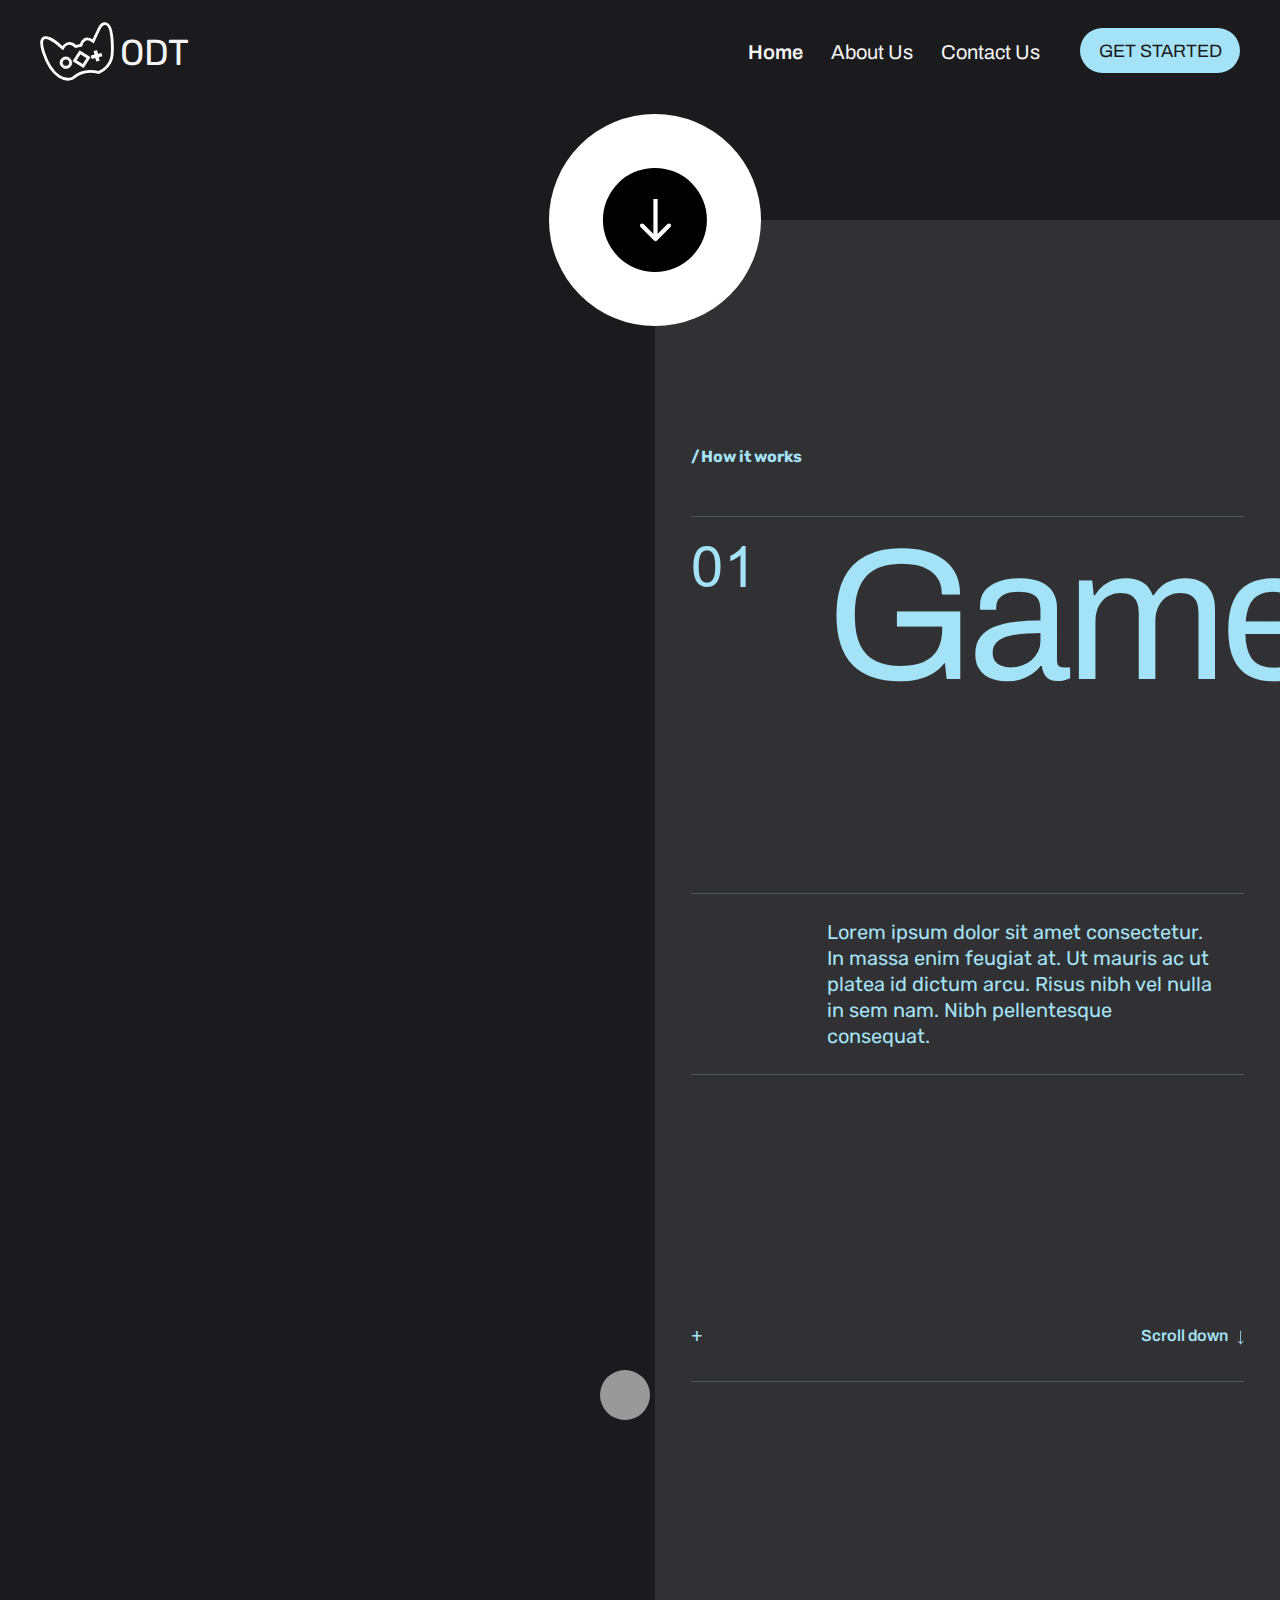
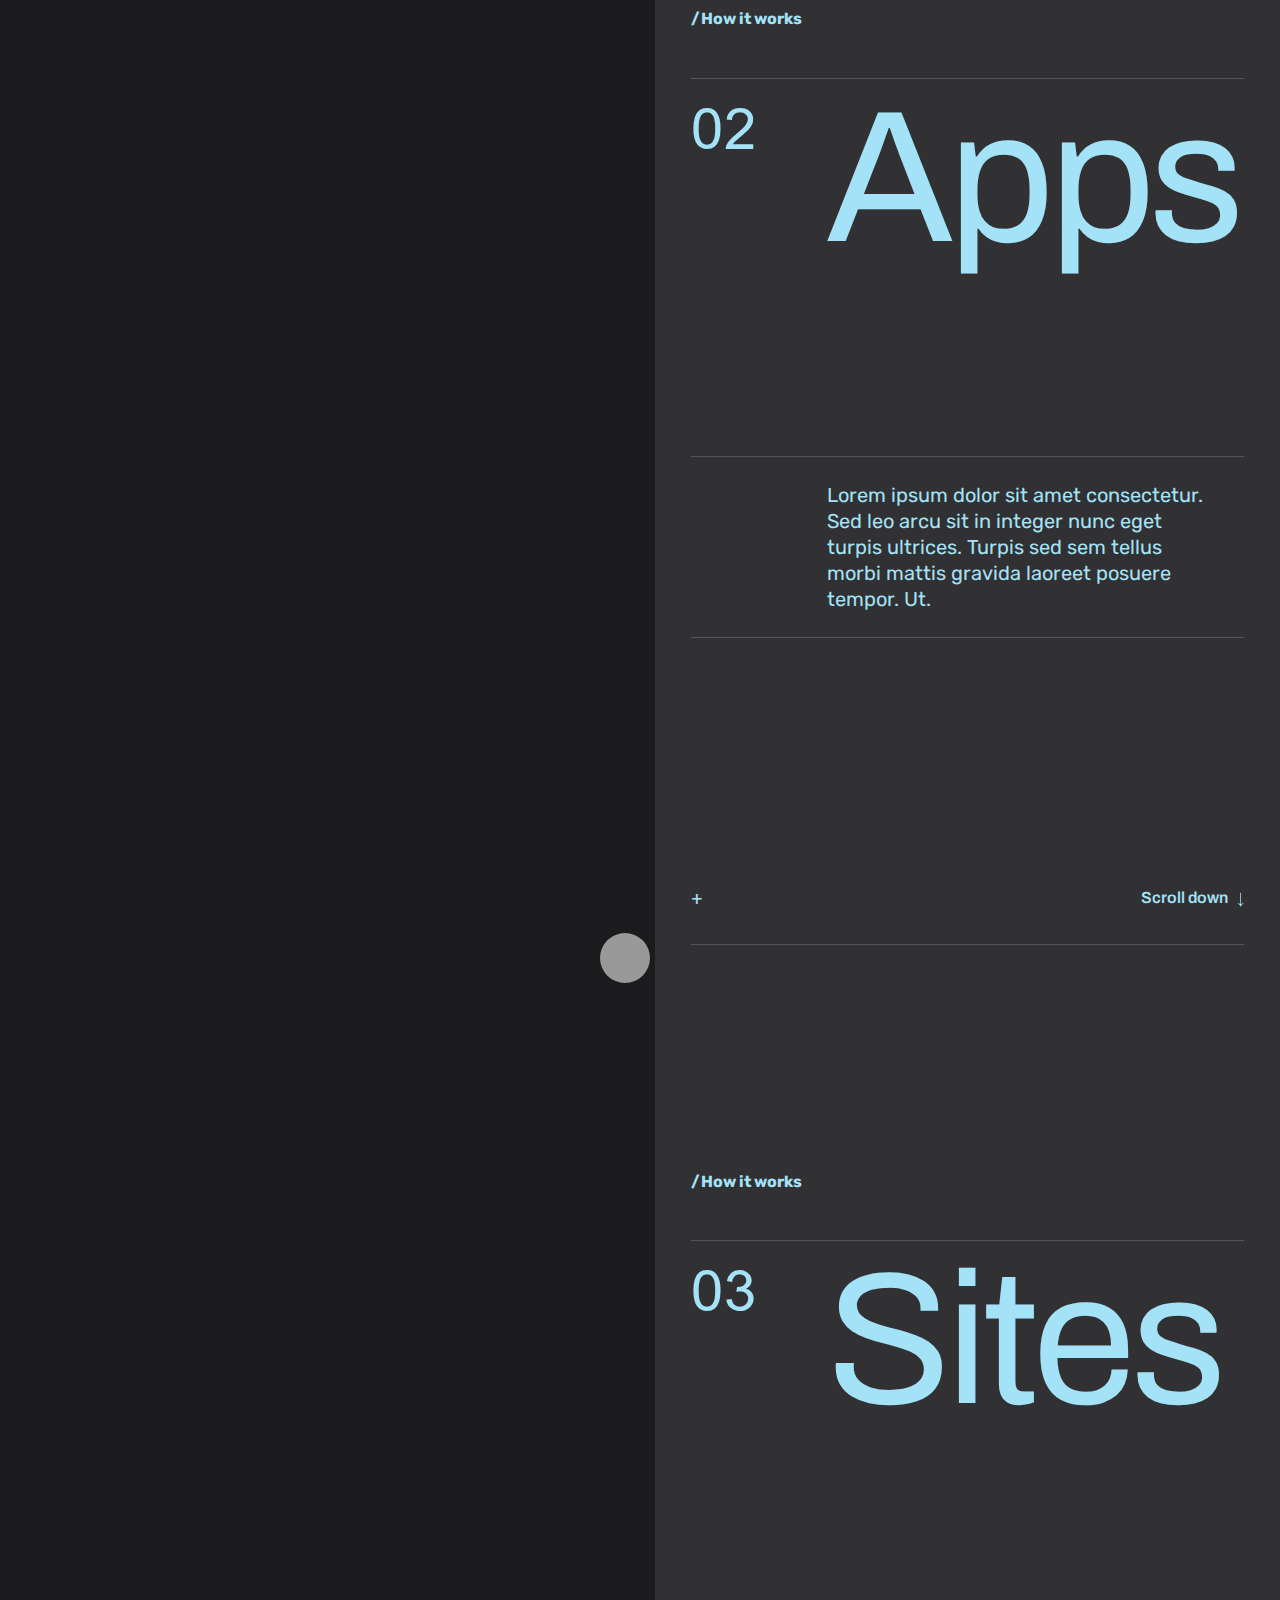
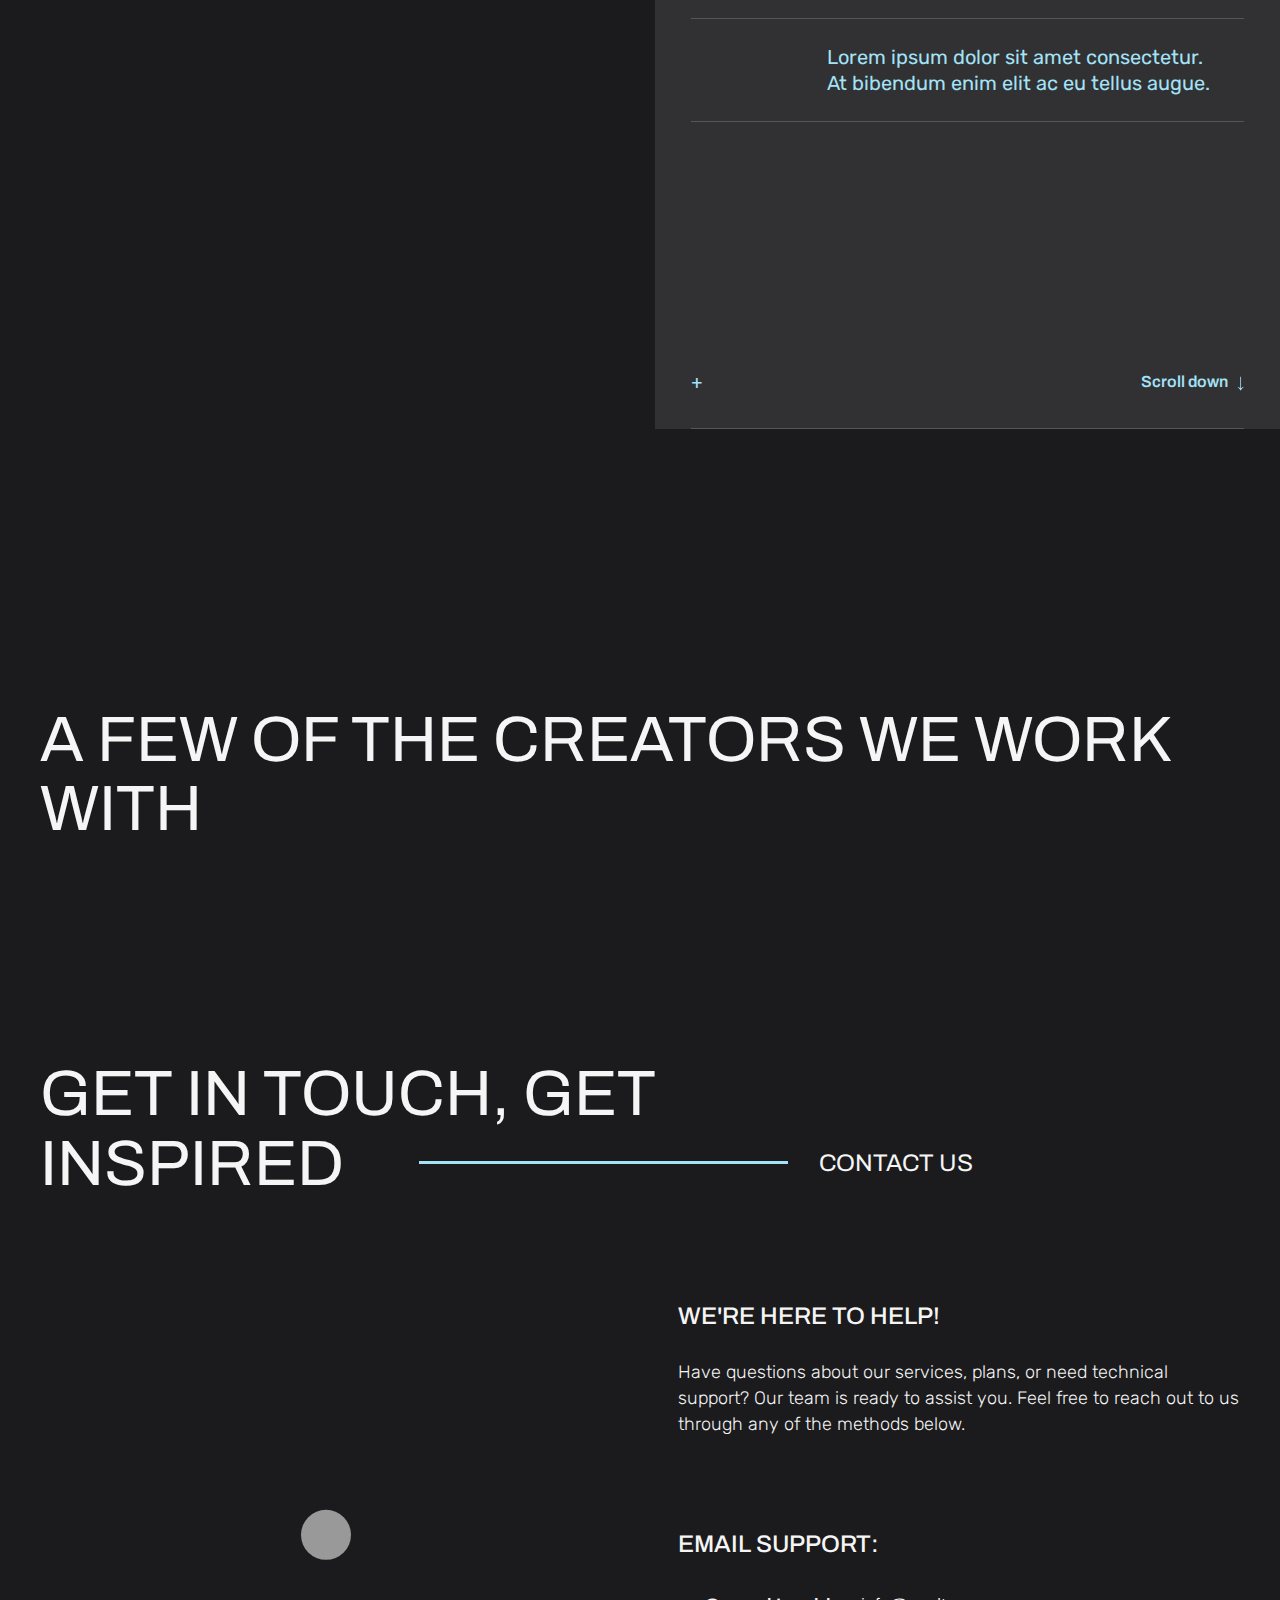
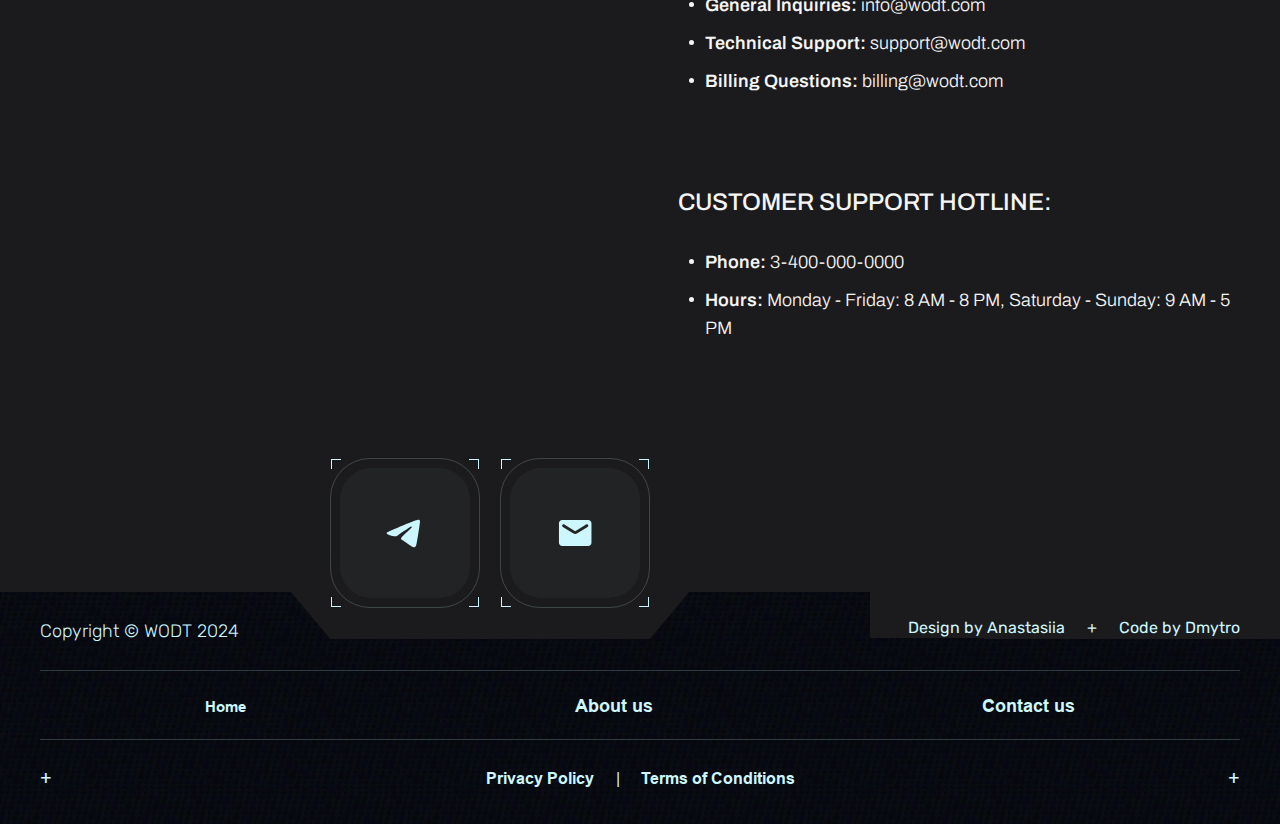
==== commit b681712b: "Add files via upload" ====
--- a/about-us.html
+++ b/about-us.html
@@ -4,9 +4,9 @@
    <meta charset="UTF-8">
    <meta http-equiv="X-UA-Compatible" content="IE=edge">
    <meta name="viewport" content="width=device-width, initial-scale=1.0">
-   <link rel="stylesheet" href="files/lazy-load-for-images/lazy-load-for-images.css?_v=20240629223234">
-   <link rel="stylesheet" href="files/swiper/css/swiper-bundle.min.css?_v=20240629223234">
-   <link rel="stylesheet" href="css/style.min.css?_v=20240629223234">
+   <link rel="stylesheet" href="files/lazy-load-for-images/lazy-load-for-images.css?_v=20240630003131">
+   <link rel="stylesheet" href="files/swiper/css/swiper-bundle.min.css?_v=20240630003131">
+   <link rel="stylesheet" href="css/style.min.css?_v=20240630003131">
    <!--<link rel="icon" type="image/svg+xml" href="favicon.svg">-->
    <title>About Us - WODT</title>
 </head>
@@ -75,19 +75,111 @@
       <main class="main about-us-page">
 
          <div class="about-us-page__blocks">
+            <a href="#games" class="about-us-page__blocksButtonBotton link-to-bottom">
+               <span>
+                  <svg width="33" height="43" viewBox="0 0 33 43" fill="none" xmlns="http://www.w3.org/2000/svg">
+                     <path d="M15.0964 41.6544C15.9241 42.4821 17.266 42.4819 18.094 41.6539L31.5807 28.1672C32.408 27.3399 32.4083 25.9978 31.5806 25.1702C30.753 24.3426 29.4109 24.3429 28.5836 25.1702L16.5953 37.1585L4.60717 25.1703C3.77915 24.3423 2.43777 24.343 1.61045 25.1703C0.782429 25.9983 0.781722 27.3397 1.60974 28.1677L15.0964 41.6544ZM14.476 0.133998L14.4759 40.1557L18.7144 40.1557L18.7144 0.133998H14.476Z" fill="white"/>
+                  </svg>
+               </span>
+            </a>
+            <div class="about-us-page__block">
+               <div class="about-us-page__blockColumn">
+                  <div class="about-us-page__blockImage wrap-lazy-load-image">
+                     <img src="images/about-us-page-image-1.png" alt="">
+                  </div>
+               </div>
+               <div class="about-us-page__blockColumn">
+                  <div id="games" class="about-us-page__blockInfo">
+                     <p>/How it works</p>
+                     <div class="about-us-page__blockTitle">
+                        <h2>Games</h2>
+                     </div>
+                     <div class="about-us-page__blockText">
+                        <p>Lorem ipsum dolor sit amet consectetur. In massa enim feugiat at. Ut mauris ac ut platea id dictum arcu. Risus nibh vel nulla in sem nam. Nibh pellentesque consequat.</p>
+                     </div>
+                     <div class="about-us-page__blockInfoBottom">
+                        <div class="wrap-icons">
+                           <img src="images/svg/about-us-page-block-icon-active.svg" alt="">
+                           <img src="images/svg/about-us-page-block-icon-active.svg" alt="">
+                           <img src="images/svg/about-us-page-block-icon-no-active.svg" alt="">
+                           <img src="images/svg/about-us-page-block-icon-no-active.svg" alt="">
+                        </div>
+                        <div class="wrap-link">
+                           <p>+</p>
+                           <a href="#app" class="link-to-bottom">Scroll down</a>
+                        </div>
+                     </div>
+                  </div>
+               </div>
+            </div>
+            <div class="about-us-page__block">
+               <div class="about-us-page__blockColumn">
+                  <div class="about-us-page__blockImage wrap-lazy-load-image">
+                     <img src="images/about-us-page-image-2.png" alt="">
+                  </div>
+               </div>
+               <div class="about-us-page__blockColumn">
+                  <div id="app" class="about-us-page__blockInfo">
+                     <p>/How it works</p>
+                     <div class="about-us-page__blockTitle">
+                        <h2>Apps</h2>
+                     </div>
+                     <div class="about-us-page__blockText">
+                        <p>Lorem ipsum dolor sit amet consectetur. Sed leo arcu sit in integer nunc eget turpis ultrices. Turpis sed sem tellus morbi mattis gravida laoreet posuere tempor. Ut.</p>
+                     </div>
+                     <div class="about-us-page__blockInfoBottom">
+                        <div class="wrap-icons">
+                           <img src="images/svg/about-us-page-block-icon-active.svg" alt="">
+                           <img src="images/svg/about-us-page-block-icon-active.svg" alt="">
+                           <img src="images/svg/about-us-page-block-icon-active.svg" alt="">
+                           <img src="images/svg/about-us-page-block-icon-no-active.svg" alt="">
+                        </div>
+                        <div class="wrap-link">
+                           <p>+</p>
+                           <a href="#sites" class="link-to-bottom">Scroll down</a>
+                        </div>
+                     </div>
+                  </div>
+               </div>
+            </div>
+            <div class="about-us-page__block">
+               <div class="about-us-page__blockColumn">
+                  <div class="about-us-page__blockImage wrap-lazy-load-image laptop">
+                     <img src="images/about-us-page-image-3.png" alt="">
+                  </div>
+               </div>
+               <div class="about-us-page__blockColumn">
+                  <div id="sites" class="about-us-page__blockInfo">
+                     <p>/How it works</p>
+                     <div class="about-us-page__blockTitle">
+                        <h2>Sites</h2>
+                     </div>
+                     <div class="about-us-page__blockText">
+                        <p>Lorem ipsum dolor sit amet consectetur. At bibendum enim elit ac eu tellus augue.</p>
+                     </div>
+                     <div class="about-us-page__blockInfoBottom">
+                        <div class="wrap-icons">
+                           <img src="images/svg/about-us-page-block-icon-active.svg" alt="">
+                           <img src="images/svg/about-us-page-block-icon-active.svg" alt="">
+                           <img src="images/svg/about-us-page-block-icon-active.svg" alt="">
+                           <img src="images/svg/about-us-page-block-icon-active.svg" alt="">
+                        </div>
+                        <div class="wrap-link">
+                           <p>+</p>
+                           <a href="#work-with" class="link-to-bottom">Scroll down</a>
+                        </div>
+                     </div>
+                  </div>
+               </div>
+            </div>
+         </div>
+
+         <section id="work-with" class="work-with">
             <div class="n_container">
-               <div class="about-us-page__block">
-                  <div class="about-us-page__blockColumn">
-                     <div class="about-us-page__blockImage">
-                        <img src="images/about-us-page-image-1.png" alt="">
-                     </div>
-                  </div>
-                  <div class="about-us-page__blockColumn">
-               
-                  </div>
-               </div>
-            </div>
-         </div>
+               <h2 class="n_sec-title">A Few of The Creators We Work With</h2>
+
+            </div>
+         </section>
       
          <section class="contact-us">
    <div class="n_container">
@@ -206,12 +298,12 @@
 </div>
    </div>
 
-   <script src="js/script.min.js?_v=20240629223234"></script>
-
-   <script src="files/lazy-load-for-images/lazy-load-for-images.js?_v=20240629223234"></script>
+   <script src="js/script.min.js?_v=20240630003131"></script>
+
+   <script src="files/lazy-load-for-images/lazy-load-for-images.js?_v=20240630003131"></script>
    
-   <script src="files/swiper/js/swiper-bundle.min.js?_v=20240629223234"></script>
-   <script src="files/swiper/js/init.js?_v=20240629223234"></script>
+   <script src="files/swiper/js/swiper-bundle.min.js?_v=20240630003131"></script>
+   <script src="files/swiper/js/init.js?_v=20240630003131"></script>
 
 </body>
 </html>--- a/css/style.min.css
+++ b/css/style.min.css
@@ -1 +1 @@
-@charset "UTF-8";@font-face{font-family:Archivo;font-style:normal;font-weight:300;font-stretch:100%;font-display:swap;src:url(../files/fonts/Archivo/300/vietnamese.woff2) format("woff2");unicode-range:U+0102-0103,U+0110-0111,U+0128-0129,U+0168-0169,U+01A0-01A1,U+01AF-01B0,U+0300-0301,U+0303-0304,U+0308-0309,U+0323,U+0329,U+1EA0-1EF9,U+20AB}@font-face{font-family:Archivo;font-style:normal;font-weight:300;font-stretch:100%;font-display:swap;src:url(../files/fonts/Archivo/300/latin-ext.woff2) format("woff2");unicode-range:U+0100-02AF,U+0304,U+0308,U+0329,U+1E00-1E9F,U+1EF2-1EFF,U+2020,U+20A0-20AB,U+20AD-20C0,U+2113,U+2C60-2C7F,U+A720-A7FF}@font-face{font-family:Archivo;font-style:normal;font-weight:300;font-stretch:100%;font-display:swap;src:url(../files/fonts/Archivo/300/latin.woff2) format("woff2");unicode-range:U+0000-00FF,U+0131,U+0152-0153,U+02BB-02BC,U+02C6,U+02DA,U+02DC,U+0304,U+0308,U+0329,U+2000-206F,U+2074,U+20AC,U+2122,U+2191,U+2193,U+2212,U+2215,U+FEFF,U+FFFD}@font-face{font-family:Archivo;font-style:normal;font-weight:400;font-stretch:100%;font-display:swap;src:url(../files/fonts/Archivo/400/vietnamese.woff2) format("woff2");unicode-range:U+0102-0103,U+0110-0111,U+0128-0129,U+0168-0169,U+01A0-01A1,U+01AF-01B0,U+0300-0301,U+0303-0304,U+0308-0309,U+0323,U+0329,U+1EA0-1EF9,U+20AB}@font-face{font-family:Archivo;font-style:normal;font-weight:400;font-stretch:100%;font-display:swap;src:url(../files/fonts/Archivo/400/latin-ext.woff2) format("woff2");unicode-range:U+0100-02AF,U+0304,U+0308,U+0329,U+1E00-1E9F,U+1EF2-1EFF,U+2020,U+20A0-20AB,U+20AD-20C0,U+2113,U+2C60-2C7F,U+A720-A7FF}@font-face{font-family:Archivo;font-style:normal;font-weight:400;font-stretch:100%;font-display:swap;src:url(../files/fonts/Archivo/400/latin.woff2) format("woff2");unicode-range:U+0000-00FF,U+0131,U+0152-0153,U+02BB-02BC,U+02C6,U+02DA,U+02DC,U+0304,U+0308,U+0329,U+2000-206F,U+2074,U+20AC,U+2122,U+2191,U+2193,U+2212,U+2215,U+FEFF,U+FFFD}@font-face{font-family:Archivo;font-style:normal;font-weight:500;font-stretch:100%;font-display:swap;src:url(../files/fonts/Archivo/500/vietnamese.woff2) format("woff2");unicode-range:U+0102-0103,U+0110-0111,U+0128-0129,U+0168-0169,U+01A0-01A1,U+01AF-01B0,U+0300-0301,U+0303-0304,U+0308-0309,U+0323,U+0329,U+1EA0-1EF9,U+20AB}@font-face{font-family:Archivo;font-style:normal;font-weight:500;font-stretch:100%;font-display:swap;src:url(../files/fonts/Archivo/500/latin-ext.woff2) format("woff2");unicode-range:U+0100-02AF,U+0304,U+0308,U+0329,U+1E00-1E9F,U+1EF2-1EFF,U+2020,U+20A0-20AB,U+20AD-20C0,U+2113,U+2C60-2C7F,U+A720-A7FF}@font-face{font-family:Archivo;font-style:normal;font-weight:500;font-stretch:100%;font-display:swap;src:url(../files/fonts/Archivo/500/latin.woff2) format("woff2");unicode-range:U+0000-00FF,U+0131,U+0152-0153,U+02BB-02BC,U+02C6,U+02DA,U+02DC,U+0304,U+0308,U+0329,U+2000-206F,U+2074,U+20AC,U+2122,U+2191,U+2193,U+2212,U+2215,U+FEFF,U+FFFD}@font-face{font-family:Archivo;font-style:normal;font-weight:600;font-stretch:100%;font-display:swap;src:url(../files/fonts/Archivo/600/vietnamese.woff2) format("woff2");unicode-range:U+0102-0103,U+0110-0111,U+0128-0129,U+0168-0169,U+01A0-01A1,U+01AF-01B0,U+0300-0301,U+0303-0304,U+0308-0309,U+0323,U+0329,U+1EA0-1EF9,U+20AB}@font-face{font-family:Archivo;font-style:normal;font-weight:600;font-stretch:100%;font-display:swap;src:url(../files/fonts/Archivo/600/latin-ext.woff2) format("woff2");unicode-range:U+0100-02AF,U+0304,U+0308,U+0329,U+1E00-1E9F,U+1EF2-1EFF,U+2020,U+20A0-20AB,U+20AD-20C0,U+2113,U+2C60-2C7F,U+A720-A7FF}@font-face{font-family:Archivo;font-style:normal;font-weight:600;font-stretch:100%;font-display:swap;src:url(../files/fonts/Archivo/600/latin.woff2) format("woff2");unicode-range:U+0000-00FF,U+0131,U+0152-0153,U+02BB-02BC,U+02C6,U+02DA,U+02DC,U+0304,U+0308,U+0329,U+2000-206F,U+2074,U+20AC,U+2122,U+2191,U+2193,U+2212,U+2215,U+FEFF,U+FFFD}@font-face{font-family:Archivo;font-style:italic;font-weight:600;font-stretch:100%;font-display:swap;src:url(../files/fonts/Archivo/600/italic/vietnamese.woff2) format("woff2");unicode-range:U+0102-0103,U+0110-0111,U+0128-0129,U+0168-0169,U+01A0-01A1,U+01AF-01B0,U+0300-0301,U+0303-0304,U+0308-0309,U+0323,U+0329,U+1EA0-1EF9,U+20AB}@font-face{font-family:Archivo;font-style:italic;font-weight:600;font-stretch:100%;font-display:swap;src:url(../files/fonts/Archivo/600/italic/latin-ext.woff2) format("woff2");unicode-range:U+0100-02AF,U+0304,U+0308,U+0329,U+1E00-1E9F,U+1EF2-1EFF,U+2020,U+20A0-20AB,U+20AD-20C0,U+2113,U+2C60-2C7F,U+A720-A7FF}@font-face{font-family:Archivo;font-style:italic;font-weight:600;font-stretch:100%;font-display:swap;src:url(../files/fonts/Archivo/600/italic/latin.woff2) format("woff2");unicode-range:U+0000-00FF,U+0131,U+0152-0153,U+02BB-02BC,U+02C6,U+02DA,U+02DC,U+0304,U+0308,U+0329,U+2000-206F,U+2074,U+20AC,U+2122,U+2191,U+2193,U+2212,U+2215,U+FEFF,U+FFFD}@font-face{font-family:Arial;src:url(../files/fonts/Arial/Arial-Bold.woff2) format("woff2");font-weight:700;font-style:normal;font-display:swap}@font-face{font-family:Arial;src:url(../files/fonts/Arial/Arial-Regular.woff2) format("woff2");font-weight:400;font-style:normal;font-display:swap}@font-face{font-family:Rubik;font-style:normal;font-weight:300;font-display:swap;src:url(../files/fonts/Rubik/300/arabic.woff2) format("woff2");unicode-range:U+0600-06FF,U+0750-077F,U+0870-088E,U+0890-0891,U+0898-08E1,U+08E3-08FF,U+200C-200E,U+2010-2011,U+204F,U+2E41,U+FB50-FDFF,U+FE70-FE74,U+FE76-FEFC,U+102E0-102FB,U+10E60-10E7E,U+10EFD-10EFF,U+1EE00-1EE03,U+1EE05-1EE1F,U+1EE21-1EE22,U+1EE24,U+1EE27,U+1EE29-1EE32,U+1EE34-1EE37,U+1EE39,U+1EE3B,U+1EE42,U+1EE47,U+1EE49,U+1EE4B,U+1EE4D-1EE4F,U+1EE51-1EE52,U+1EE54,U+1EE57,U+1EE59,U+1EE5B,U+1EE5D,U+1EE5F,U+1EE61-1EE62,U+1EE64,U+1EE67-1EE6A,U+1EE6C-1EE72,U+1EE74-1EE77,U+1EE79-1EE7C,U+1EE7E,U+1EE80-1EE89,U+1EE8B-1EE9B,U+1EEA1-1EEA3,U+1EEA5-1EEA9,U+1EEAB-1EEBB,U+1EEF0-1EEF1}@font-face{font-family:Rubik;font-style:normal;font-weight:300;font-display:swap;src:url(../files/fonts/Rubik/300/cyrillic-ext.woff2) format("woff2");unicode-range:U+0460-052F,U+1C80-1C88,U+20B4,U+2DE0-2DFF,U+A640-A69F,U+FE2E-FE2F}@font-face{font-family:Rubik;font-style:normal;font-weight:300;font-display:swap;src:url(../files/fonts/Rubik/300/cyrillic.woff2) format("woff2");unicode-range:U+0301,U+0400-045F,U+0490-0491,U+04B0-04B1,U+2116}@font-face{font-family:Rubik;font-style:normal;font-weight:300;font-display:swap;src:url(../files/fonts/Rubik/300/hebrew.woff2) format("woff2");unicode-range:U+0590-05FF,U+200C-2010,U+20AA,U+25CC,U+FB1D-FB4F}@font-face{font-family:Rubik;font-style:normal;font-weight:300;font-display:swap;src:url(../files/fonts/Rubik/300/latin-ext.woff2) format("woff2");unicode-range:U+0100-02AF,U+0304,U+0308,U+0329,U+1E00-1E9F,U+1EF2-1EFF,U+2020,U+20A0-20AB,U+20AD-20C0,U+2113,U+2C60-2C7F,U+A720-A7FF}@font-face{font-family:Rubik;font-style:normal;font-weight:300;font-display:swap;src:url(../files/fonts/Rubik/300/latin.woff2) format("woff2");unicode-range:U+0000-00FF,U+0131,U+0152-0153,U+02BB-02BC,U+02C6,U+02DA,U+02DC,U+0304,U+0308,U+0329,U+2000-206F,U+2074,U+20AC,U+2122,U+2191,U+2193,U+2212,U+2215,U+FEFF,U+FFFD}@font-face{font-family:Rubik;font-style:normal;font-weight:400;font-display:swap;src:url(../files/fonts/Rubik/400/arabic.woff2) format("woff2");unicode-range:U+0600-06FF,U+0750-077F,U+0870-088E,U+0890-0891,U+0898-08E1,U+08E3-08FF,U+200C-200E,U+2010-2011,U+204F,U+2E41,U+FB50-FDFF,U+FE70-FE74,U+FE76-FEFC,U+102E0-102FB,U+10E60-10E7E,U+10EFD-10EFF,U+1EE00-1EE03,U+1EE05-1EE1F,U+1EE21-1EE22,U+1EE24,U+1EE27,U+1EE29-1EE32,U+1EE34-1EE37,U+1EE39,U+1EE3B,U+1EE42,U+1EE47,U+1EE49,U+1EE4B,U+1EE4D-1EE4F,U+1EE51-1EE52,U+1EE54,U+1EE57,U+1EE59,U+1EE5B,U+1EE5D,U+1EE5F,U+1EE61-1EE62,U+1EE64,U+1EE67-1EE6A,U+1EE6C-1EE72,U+1EE74-1EE77,U+1EE79-1EE7C,U+1EE7E,U+1EE80-1EE89,U+1EE8B-1EE9B,U+1EEA1-1EEA3,U+1EEA5-1EEA9,U+1EEAB-1EEBB,U+1EEF0-1EEF1}@font-face{font-family:Rubik;font-style:normal;font-weight:400;font-display:swap;src:url(../files/fonts/Rubik/400/cyrillic-ext.woff2) format("woff2");unicode-range:U+0460-052F,U+1C80-1C88,U+20B4,U+2DE0-2DFF,U+A640-A69F,U+FE2E-FE2F}@font-face{font-family:Rubik;font-style:normal;font-weight:400;font-display:swap;src:url(../files/fonts/Rubik/400/cyrillic.woff2) format("woff2");unicode-range:U+0301,U+0400-045F,U+0490-0491,U+04B0-04B1,U+2116}@font-face{font-family:Rubik;font-style:normal;font-weight:400;font-display:swap;src:url(../files/fonts/Rubik/400/hebrew.woff2) format("woff2");unicode-range:U+0590-05FF,U+200C-2010,U+20AA,U+25CC,U+FB1D-FB4F}@font-face{font-family:Rubik;font-style:normal;font-weight:400;font-display:swap;src:url(../files/fonts/Rubik/400/latin-ext.woff2) format("woff2");unicode-range:U+0100-02AF,U+0304,U+0308,U+0329,U+1E00-1E9F,U+1EF2-1EFF,U+2020,U+20A0-20AB,U+20AD-20C0,U+2113,U+2C60-2C7F,U+A720-A7FF}@font-face{font-family:Rubik;font-style:normal;font-weight:400;font-display:swap;src:url(../files/fonts/Rubik/400/latin.woff2) format("woff2");unicode-range:U+0000-00FF,U+0131,U+0152-0153,U+02BB-02BC,U+02C6,U+02DA,U+02DC,U+0304,U+0308,U+0329,U+2000-206F,U+2074,U+20AC,U+2122,U+2191,U+2193,U+2212,U+2215,U+FEFF,U+FFFD}@font-face{font-family:Rubik;font-style:normal;font-weight:700;font-display:swap;src:url(../files/fonts/Rubik/700/arabic.woff2) format("woff2");unicode-range:U+0600-06FF,U+0750-077F,U+0870-088E,U+0890-0891,U+0898-08E1,U+08E3-08FF,U+200C-200E,U+2010-2011,U+204F,U+2E41,U+FB50-FDFF,U+FE70-FE74,U+FE76-FEFC,U+102E0-102FB,U+10E60-10E7E,U+10EFD-10EFF,U+1EE00-1EE03,U+1EE05-1EE1F,U+1EE21-1EE22,U+1EE24,U+1EE27,U+1EE29-1EE32,U+1EE34-1EE37,U+1EE39,U+1EE3B,U+1EE42,U+1EE47,U+1EE49,U+1EE4B,U+1EE4D-1EE4F,U+1EE51-1EE52,U+1EE54,U+1EE57,U+1EE59,U+1EE5B,U+1EE5D,U+1EE5F,U+1EE61-1EE62,U+1EE64,U+1EE67-1EE6A,U+1EE6C-1EE72,U+1EE74-1EE77,U+1EE79-1EE7C,U+1EE7E,U+1EE80-1EE89,U+1EE8B-1EE9B,U+1EEA1-1EEA3,U+1EEA5-1EEA9,U+1EEAB-1EEBB,U+1EEF0-1EEF1}@font-face{font-family:Rubik;font-style:normal;font-weight:700;font-display:swap;src:url(../files/fonts/Rubik/700/cyrillic-ext.woff2) format("woff2");unicode-range:U+0460-052F,U+1C80-1C88,U+20B4,U+2DE0-2DFF,U+A640-A69F,U+FE2E-FE2F}@font-face{font-family:Rubik;font-style:normal;font-weight:700;font-display:swap;src:url(../files/fonts/Rubik/700/cyrillic.woff2) format("woff2");unicode-range:U+0301,U+0400-045F,U+0490-0491,U+04B0-04B1,U+2116}@font-face{font-family:Rubik;font-style:normal;font-weight:700;font-display:swap;src:url(../files/fonts/Rubik/700/hebrew.woff2) format("woff2");unicode-range:U+0590-05FF,U+200C-2010,U+20AA,U+25CC,U+FB1D-FB4F}@font-face{font-family:Rubik;font-style:normal;font-weight:700;font-display:swap;src:url(../files/fonts/Rubik/700/latin-ext.woff2) format("woff2");unicode-range:U+0100-02AF,U+0304,U+0308,U+0329,U+1E00-1E9F,U+1EF2-1EFF,U+2020,U+20A0-20AB,U+20AD-20C0,U+2113,U+2C60-2C7F,U+A720-A7FF}@font-face{font-family:Rubik;font-style:normal;font-weight:700;font-display:swap;src:url(../files/fonts/Rubik/700/latin.woff2) format("woff2");unicode-range:U+0000-00FF,U+0131,U+0152-0153,U+02BB-02BC,U+02C6,U+02DA,U+02DC,U+0304,U+0308,U+0329,U+2000-206F,U+2074,U+20AC,U+2122,U+2191,U+2193,U+2212,U+2215,U+FEFF,U+FFFD}@font-face{font-family:"Chakra Petch";font-style:normal;font-weight:400;font-display:swap;src:url(../files/fonts/ChakraPetch/400/thai.woff2) format("woff2");unicode-range:U+0E01-0E5B,U+200C-200D,U+25CC}@font-face{font-family:"Chakra Petch";font-style:normal;font-weight:400;font-display:swap;src:url(../files/fonts/ChakraPetch/400/vietnamese.woff2) format("woff2");unicode-range:U+0102-0103,U+0110-0111,U+0128-0129,U+0168-0169,U+01A0-01A1,U+01AF-01B0,U+0300-0301,U+0303-0304,U+0308-0309,U+0323,U+0329,U+1EA0-1EF9,U+20AB}@font-face{font-family:"Chakra Petch";font-style:normal;font-weight:400;font-display:swap;src:url(../files/fonts/ChakraPetch/400/latin-ext.woff2) format("woff2");unicode-range:U+0100-02AF,U+0304,U+0308,U+0329,U+1E00-1E9F,U+1EF2-1EFF,U+2020,U+20A0-20AB,U+20AD-20C0,U+2113,U+2C60-2C7F,U+A720-A7FF}@font-face{font-family:"Chakra Petch";font-style:normal;font-weight:400;font-display:swap;src:url(../files/fonts/ChakraPetch/400/latin.woff2) format("woff2");unicode-range:U+0000-00FF,U+0131,U+0152-0153,U+02BB-02BC,U+02C6,U+02DA,U+02DC,U+0304,U+0308,U+0329,U+2000-206F,U+2074,U+20AC,U+2122,U+2191,U+2193,U+2212,U+2215,U+FEFF,U+FFFD}@font-face{font-family:"Chakra Petch";font-style:normal;font-weight:700;font-display:swap;src:url(../files/fonts/ChakraPetch/700/thai.woff2) format("woff2");unicode-range:U+0E01-0E5B,U+200C-200D,U+25CC}@font-face{font-family:"Chakra Petch";font-style:normal;font-weight:700;font-display:swap;src:url(../files/fonts/ChakraPetch/700/vietnamese.woff2) format("woff2");unicode-range:U+0102-0103,U+0110-0111,U+0128-0129,U+0168-0169,U+01A0-01A1,U+01AF-01B0,U+0300-0301,U+0303-0304,U+0308-0309,U+0323,U+0329,U+1EA0-1EF9,U+20AB}@font-face{font-family:"Chakra Petch";font-style:normal;font-weight:700;font-display:swap;src:url(../files/fonts/ChakraPetch/700/latin-ext.woff2) format("woff2");unicode-range:U+0100-02AF,U+0304,U+0308,U+0329,U+1E00-1E9F,U+1EF2-1EFF,U+2020,U+20A0-20AB,U+20AD-20C0,U+2113,U+2C60-2C7F,U+A720-A7FF}@font-face{font-family:"Chakra Petch";font-style:normal;font-weight:700;font-display:swap;src:url(../files/fonts/ChakraPetch/700/latin.woff2) format("woff2");unicode-range:U+0000-00FF,U+0131,U+0152-0153,U+02BB-02BC,U+02C6,U+02DA,U+02DC,U+0304,U+0308,U+0329,U+2000-206F,U+2074,U+20AC,U+2122,U+2191,U+2193,U+2212,U+2215,U+FEFF,U+FFFD}*,::after,::before{box-sizing:border-box;margin:0;padding:0}button{background:0 0;border:none;cursor:pointer}img,picture{height:auto;max-width:100%;vertical-align:top}/*! normalize.css v8.0.1 | MIT License | github.com/necolas/normalize.css */html{line-height:1.15;-webkit-text-size-adjust:100%}body{margin:0}main{display:block}h1{font-size:2em;margin:.67em 0}hr{box-sizing:content-box;height:0;overflow:visible}pre{font-family:monospace,monospace;font-size:1em}a{background-color:transparent}abbr[title]{border-bottom:none;text-decoration:underline;-webkit-text-decoration:underline dotted;text-decoration:underline dotted}b,strong{font-weight:700}code,kbd,samp{font-family:monospace,monospace;font-size:1em}small{font-size:80%}sub,sup{font-size:75%;line-height:0;position:relative;vertical-align:baseline}sub{bottom:-.25em}sup{top:-.5em}img{border-style:none}button,input,optgroup,select,textarea{font-family:inherit;font-size:100%;line-height:1.15;margin:0}button,input{overflow:visible}button,select{text-transform:none}[type=button],[type=reset],[type=submit],button{-webkit-appearance:button}[type=button]::-moz-focus-inner,[type=reset]::-moz-focus-inner,[type=submit]::-moz-focus-inner,button::-moz-focus-inner{border-style:none;padding:0}[type=button]:-moz-focusring,[type=reset]:-moz-focusring,[type=submit]:-moz-focusring,button:-moz-focusring{outline:1px dotted ButtonText}fieldset{padding:.35em .75em .625em}legend{box-sizing:border-box;color:inherit;display:table;max-width:100%;padding:0;white-space:normal}progress{vertical-align:baseline}textarea{overflow:auto}[type=checkbox],[type=radio]{box-sizing:border-box;padding:0}[type=number]::-webkit-inner-spin-button,[type=number]::-webkit-outer-spin-button{height:auto}[type=search]{-webkit-appearance:textfield;outline-offset:-2px}[type=search]::-webkit-search-decoration{-webkit-appearance:none}::-webkit-file-upload-button{-webkit-appearance:button;font:inherit}details{display:block}summary{display:list-item}template{display:none}[hidden]{display:none}body,html{height:100%}.wrapper{display:flex;flex-direction:column;min-height:100vh}main.main{flex:1;padding-top:190px}body{background-color:#1b1b1d;color:#f5f5f5;font-family:Archivo,sans-serif;font-size:18px;font-style:normal;font-weight:400;line-height:26px;margin:0}body._lock{overflow:hidden}body::-webkit-scrollbar{width:12px}body::-webkit-scrollbar-track{background:#424242}body::-webkit-scrollbar-thumb{background-color:#868686;border-radius:20px;border:3px solid #424242}body p{font-family:Rubik,sans-serif;font-weight:300}body p strong{font-weight:700}.n_container{margin-left:auto;margin-right:auto;max-width:1555px;padding-left:40px;padding-right:40px}.wrap-sec-title{align-items:flex-end;display:flex;position:relative;max-width:933px}.wrap-sec-title::after{background-color:#a4e2f7;border-radius:3px;bottom:34px;content:"";display:block;height:3px;left:15px;position:absolute;width:calc(100% - 50px)}.wrap-sec-title h2 span{padding-right:75px}.wrap-sec-title h2 span,.wrap-sec-title h3{background-color:#1b1b1d;position:relative;z-index:1}.wrap-sec-title h3{display:table;font-size:24px;line-height:26.11px;margin:0 0 22px auto;padding-left:31px;text-align:right;text-transform:uppercase;white-space:nowrap}.n_sec-title{font-size:64px;line-height:69.63px;margin:0;text-transform:uppercase}h1,h2,h3,h4,h5,h6{font-weight:400}.n_object-fit{left:0;height:100%;-o-object-fit:cover;object-fit:cover;position:absolute;top:0;width:100%;z-index:1}.wrap-lazy-load-image{position:relative}.wrap-lazy-load-image img,.wrap-lazy-load-image.img-loaded .sk-spinner-pulse{opacity:0}.wrap-lazy-load-image img{transition:.3s ease 0s}.wrap-lazy-load-image.img-loaded img{opacity:1}.sk-spinner-pulse{animation:sk-spinner-pulse 1s infinite ease-in-out;background-color:#999;border-radius:100%;left:50%;height:50px;margin-left:-25px;margin-top:-25px;position:absolute;top:50%;width:50px;z-index:0}.wrap-lazy-load-image.img-loaded .sk-spinner-pulse{z-index:-100}.wrap-lazy-load-image.img-loaded img{z-index:1}@keyframes sk-spinner-pulse{0%{transform:scale(0)}100%{opacity:0;transform:scale(1)}}body.lock{overflow:hidden}.popup{background-color:rgba(0,0,0,.8);color:#fff;height:100%;left:0;opacity:0;position:fixed;transition:all .6s ease 0s;top:0;overflow-y:auto;overflow-x:hidden;visibility:hidden;width:100%;z-index:105}.popup.open{opacity:1;visibility:visible}.popup__body{align-items:center;display:flex;justify-content:center;min-height:100vh;padding-bottom:50px;padding-right:50px;padding-left:50px;padding-top:50px}.popup__content{background-color:#1e3932;max-width:100%;padding:80px 40px 20px 36px;position:relative;width:850px}.popup__content-image{padding:0!important}.popup__content-image img{max-width:100%;vertical-align:top}.popup__close{align-items:center;height:32px;display:flex;justify-content:center;position:absolute;right:8px;top:18px;width:32px}.popup__form p{font-size:18px;font-weight:400;line-height:21.6px;margin:0 0 23px}.popup__form input{background:0 0;border:none;border-bottom:1px solid #8e9c98;font-family:Raleway,sans-serif;font-size:16px;font-weight:400;line-height:20.8px;margin-bottom:15px;padding-bottom:2px;width:100%}.popup__form input::-moz-placeholder{color:#fff}.popup__form input::placeholder{color:#fff}.popup__items{display:flex;flex-wrap:wrap}.popup__item{padding-bottom:37px;width:100%}.popup__item:nth-child(1){padding-top:23px;position:relative}.popup__item:nth-child(1)::after{background-color:rgba(255,255,255,.1);content:"";display:block;height:100%;position:absolute;width:1px}.popup__item:nth-child(1) a{font-family:"Stravinsky Trial",sans-serif;font-size:48px;font-weight:400;line-height:60px}.popup__item:nth-child(1) p{font-size:18px;font-weight:300;line-height:21.6px;margin:11px 0 0}.popup__item:nth-child(1) img{margin-top:43px}.popup__item:nth-child(2){padding-top:38px}.popup__item:nth-child(3){padding-bottom:0;padding-top:38px}.popup__item:nth-child(3) img{display:table;margin:0 auto}.popup .events__blockButton{color:#fff!important;margin-top:32px!important}.popup .events__blockButton::after{content:url("data:image/svg+xml;charset=UTF-8,%3csvg width='37' height='6' viewBox='0 0 37 6' fill='none' xmlns='http://www.w3.org/2000/svg'%3e%3cpath d='M0 5.5H37C35.138 5.5 32.79 4.43443 32.0611 0.5' stroke='white'/%3e%3c/svg%3e")}a{color:inherit;transition:color .3s;text-decoration:none}.header{left:0;position:fixed;right:0;top:0;width:100%;z-index:102}.header.n_hidden .header__wrapper{transform:translateY(-110%)}.header.n_scroll .header__wrapper{background-color:#1b1b1d;top:0}.header__close-menu{background:0 0;display:block;height:44px;position:relative;width:44px}.header__wrapper{background-color:#1b1b1d;left:0;padding-bottom:3px;padding-top:8px;position:fixed;transition:.2s;top:60px;width:100%;z-index:50}.header-container{align-items:center;display:flex;height:86px;position:relative}.header__blockLogo,.header__btn-menu{position:relative;z-index:6}.header__blockLogo{align-items:center;display:flex;margin-right:auto;padding-right:25px}.header__blockLogo a,.header__blockLogo img{height:auto;width:112px}.header__blockLogo p{font-size:46px;font-weight:400;line-height:50.05px;margin:0;text-transform:uppercase}.header__right{align-items:center;display:flex;margin-left:40px}.header__btn{align-items:center;background-color:#a4e2f7;border-radius:100px;color:#1b1b1d;display:flex;justify-content:center;font-size:20px;font-weight:400;line-height:28px;height:52px;min-width:188px;padding-left:8px;padding-right:8px;transform:translateY(-3px);text-align:center;text-transform:uppercase;transition:.3s ease 0s}.header__btn-menu{font-size:0}.header .menu__list>li{position:relative}.header .menu-item{position:relative}.header .menu__link a,.header .menu__sub-link a{transition:all .3s ease 0s!important}.header .menu__sub-list li{list-style:none}.header .menu__arrow{bottom:0;display:block;height:10px;font-size:0;overflow:hidden;margin-left:10px;position:relative;transition:transform .3s ease 0s;width:10px}.header .menu__arrow svg{left:0;max-width:100%;position:absolute;top:0}body._touch .header .menu__list>li._active .menu__sub-list{top:calc(100% - 0px)}body._pc .header .menu__list>li:hover .menu__sub-list{opacity:1;pointer-events:all;transform:perspective(400px) rotateX(0);visibility:visible}body._touch .header .menu__list{flex:0 0 auto}body._touch .header .menu__list>li._active .menu__arrow{transform:scale(1,-1)}.first-screen{overflow:hidden}.first-screen h1{font-size:128px;font-weight:300;line-height:139.26px;margin:0 0 -221px;text-transform:uppercase}.first-screen__title-row{align-items:center;background-color:#1b1b1d;display:flex;position:relative;z-index:2}.first-screen__title-row:nth-child(2){font-style:italic;font-weight:600;padding-left:37.2%}.first-screen__title-row:nth-child(3){display:table;margin-left:auto;position:relative}.first-screen__title-row:nth-child(3) .name{padding-bottom:36px;position:relative;z-index:2}.first-screen__title-row:nth-child(3) .name span{position:relative;z-index:3}.first-screen__title-row:nth-child(3) .name::after{background-color:#1b1b1d;border-bottom-left-radius:20px;bottom:0;content:"";left:-16.6%;position:absolute;right:1px;top:0;width:calc(100% + 120px);z-index:1}.first-screen__title-row:nth-child(3) .name .fillet-element{bottom:0;position:absolute;z-index:3}.first-screen__title-row:nth-child(3) .name .fillet-element.left{left:1px;transform:translate(-126px,-88px)}.first-screen__title-row:nth-child(3) .name .fillet-element.right{right:0;transform:translateY(100%)}.first-screen__title-row .columns{align-items:center;display:flex}.first-screen__title-row .column{display:flex;flex-direction:column}.first-screen__title-row .column .wrap-images{align-items:center;display:flex;margin-left:46px}.first-screen__title-row .column.info{padding-left:38px}.first-screen__title-row .column.info span:nth-child(1){font-size:42px;font-weight:600;line-height:45.7px;margin-bottom:7px;text-transform:lowercase}.first-screen__title-row .column.info span:nth-child(2){font-size:24px;font-weight:400;line-height:26.11px;text-transform:uppercase}.first-screen__title-row .column .blockImage{border:3.5px solid #1b1b1d;border-radius:50%;display:block;height:91px;position:relative;width:91px}.first-screen__title-row .column .blockImage:not(:first-child){margin-left:-34px}.first-screen__title-row .column .blockImage:nth-child(1){z-index:0}.first-screen__title-row .column .blockImage:nth-child(2){z-index:1}.first-screen__title-row .column .blockImage:nth-child(3){z-index:2}.first-screen__title-row .column .blockImage img{border-radius:inherit;left:0;height:100%;-o-object-fit:cover;object-fit:cover;position:absolute;top:0;width:100%}.first-screen__title-row a{align-items:center;background-color:#a4e2f7;border-radius:100px;color:#1b1b1d;display:flex;justify-content:center;font-size:28px;font-style:normal;font-weight:400;line-height:30.46px;height:77px;margin-left:61px;padding:10px 18px;text-align:center;width:327px;max-width:100%}.first-screen__item{width:100%}.first-screen__item:nth-child(1) .first-screen__blockImage{padding-bottom:69%;z-index:2}.first-screen__item:nth-child(2) .first-screen__blockImage{height:504px}.first-screen__blockImage{border-radius:20px;display:block;position:relative}.first-screen__blockImage img{border-radius:inherit;left:0;height:100%;-o-object-fit:cover;object-fit:cover;position:absolute;top:0;width:100%}.first-screen__blockInfo{background-color:#a4e2f7;border-radius:20px;margin-top:42px;padding:22px 28px 27px}.first-screen__blockInfoCategories{display:flex;flex-wrap:wrap}.first-screen__blockInfoCategories a{border-radius:100px;border:1px solid #1b1b1d;color:#1b1b1d;display:block;font-size:18px;font-weight:400;line-height:19.58px;margin:7px 15px 7px 0;padding:11px 25px 8.5px;text-align:center;transition:.3s;text-transform:uppercase}.first-screen__blockInfoCategories a.active{background-color:#1b1b1d;color:#f5f5f5;font-weight:300}.first-screen__blockInfoBottom{align-items:flex-end;display:flex;margin-top:26px}.first-screen__blockInfoBottom a{color:#1b1b1d;font-size:32px;font-weight:400;line-height:34.82px;margin-right:20px;text-transform:uppercase}.first-screen__blockInfoBottom img{margin-bottom:7px;transition:.2s}.banner{margin-bottom:8px;margin-top:84px;position:relative}.banner img.laptop{left:50%;max-width:58%;position:absolute;top:50%;transform:translate(-25%,-62.7%);z-index:3}.about-us{padding-top:150px}.about-us .wrap-sec-title{margin-bottom:75px}.about-us__items{margin-bottom:87px}.about-us__itemBlockTitle h1,.about-us__itemBlockTitle h2,.about-us__itemBlockTitle h3,.about-us__itemBlockTitle h4,.about-us__itemBlockTitle h5,.about-us__itemBlockTitle h6{font-size:24px;font-weight:500;line-height:26px;margin:0 0 25px;text-transform:uppercase}.about-us__itemBlockImage{border-radius:15px;display:block;padding-bottom:68.5%;position:relative;width:100%}.about-us__itemBlockImage.reflection{transform:scale(-1,1)}.about-us__itemBlockImage img{border-radius:inherit;left:0;height:100%;-o-object-fit:cover;object-fit:cover;position:absolute;top:0;width:100%}.effectiveMarketing__progresBar{margin-bottom:64px;position:relative}.effectiveMarketing__progresBarName{font-size:24px;font-weight:500;line-height:26.11px;margin-bottom:20px;padding-right:75px;text-transform:uppercase}.effectiveMarketing__progresBarWrapFilling{background-color:#474748;border-radius:21px;height:20px}.effectiveMarketing__progresBarFilling{background-color:#a4e2f7;border-radius:inherit;height:inherit;transition:2s}.effectiveMarketing__progresBarFilling.width-zero{width:0!important}.effectiveMarketing__progresBarFilling.width-zero .effectiveMarketing__progresBarPercent{opacity:0}.effectiveMarketing__progresBarPercent{font-size:20px;font-weight:500;line-height:30px;text-align:right;left:auto;opacity:1;position:absolute;right:0;transition:.3s;transform:translate(-17px,-150%);transition-delay:2.6s}.services{padding-bottom:120px;padding-top:105px}.services__items{display:flex;flex-wrap:wrap;margin:146px -20px 0}.services__item{background:rgba(245,245,245,.1);border-radius:15px;margin:0 20px 40px;padding:55px 46px;width:calc(50% - 40px)}.services__item.active{background-color:#a4e2f7;color:#1b1b1d}.services__item.active .services__itemBlockIcon{background-color:#1b1b1d}.services__item.active .services__itemBlockIcon svg path{fill:#a4e2f7}.services__itemBlockIcon{align-items:center;background-color:#a4e2f7;border-radius:50%;display:flex;justify-content:center;height:55px;margin-bottom:35px;width:55px}.services__itemBlockIcon svg path{fill:#1b1b1d}.services__itemBlockTitle h1,.services__itemBlockTitle h2,.services__itemBlockTitle h3,.services__itemBlockTitle h4,.services__itemBlockTitle h5,.services__itemBlockTitle h6{font-size:24px;font-weight:500;line-height:26px;margin:0 0 35px;text-transform:uppercase}.block-info{padding-bottom:108px;padding-top:70px}.block-info .block-info__itemBlock{padding-left:82px}.block-info__itemWrapBlockImage{position:relative}.block-info__itemWrapBlockImage img{bottom:-11.7%;max-width:98%;position:absolute;right:-3.4%;z-index:2}.block-info__itemBlock:not(:last-child){margin-bottom:12%}.block-info__itemBlockImage{border-radius:15px;display:block;padding-bottom:63.3%}.block-info__itemBlockImage img{border-radius:inherit;left:0;height:100%;-o-object-fit:cover;object-fit:cover;max-width:100%;position:absolute;top:0;width:100%;z-index:0}.block-info__itemBlock h1,.block-info__itemBlock h2,.block-info__itemBlock h3,.block-info__itemBlock h4,.block-info__itemBlock h5,.block-info__itemBlock h6{font-size:24px;font-weight:500;line-height:26px;margin:0 0 25px;text-transform:uppercase}.portfolio{padding-bottom:50px}.portfolio__itemReadMore{color:#a4e2f7!important;display:table;font-size:24px;font-weight:400;line-height:26.11px;margin-top:68px;text-transform:uppercase}.portfolio__itemReadMore::after{content:url("data:image/svg+xml;charset=UTF-8,%3csvg width='20' height='16' viewBox='0 0 20 16' fill='none' xmlns='http://www.w3.org/2000/svg'%3e%3cpath d='M12.5 15.5L10.75 13.6875L15.1875 9.25H0V6.75H15.1875L10.75 2.3125L12.5 0.5L20 8L12.5 15.5Z' fill='%23A4E2F7'/%3e%3c/svg%3e");margin-left:33px;transition:.3s}.counter-block{background-color:#a4e2f7;border-radius:15px;display:flex;padding:63px 84px 67px}.counter-block__column{padding-left:8px;padding-right:8px;width:33.3333%}.counter-block__column h4,.counter-block__column p{color:#1b1b1d;margin:0}.counter-block__column h4{font-size:55px;font-weight:600;line-height:59.84px}.counter-block__column p{font-size:20px;font-weight:500;line-height:21.76px;margin-top:15px;text-transform:uppercase}.block-ticker{margin-bottom:150px;margin-top:32px;padding-bottom:150px;padding-top:150px;overflow:hidden}.block-ticker .ticker{overflow:hidden}.block-ticker .ticker__wrapper{position:relative}.block-ticker .ticker.top{background-color:#a4e2f7;position:relative;z-index:3}.block-ticker .ticker.top a,.block-ticker .ticker.top span{color:#1b1b1b}.block-ticker .ticker.bottom,.block-ticker .ticker.middle{background-color:rgba(245,245,245,.1);margin-top:-100px;margin-left:-50px;left:53%;position:absolute;width:calc(100% + 100px)}.block-ticker .ticker.bottom a,.block-ticker .ticker.bottom span,.block-ticker .ticker.middle a,.block-ticker .ticker.middle span{color:#f5f5f5}.block-ticker .ticker.bottom a::after,.block-ticker .ticker.bottom span::after,.block-ticker .ticker.middle a::after,.block-ticker .ticker.middle span::after{background-color:#f5f5f5}.block-ticker .ticker.middle{transform:translateX(-50%) rotate(7deg);z-index:2}.block-ticker .ticker.bottom{transform:translateX(-50%) rotate(-7deg);z-index:1}.block-ticker .ticker.bottom,.block-ticker .ticker.middle,.block-ticker .ticker.top{padding-bottom:36px;padding-top:36px}.block-ticker .ticker a,.block-ticker .ticker span{color:#f5f5f5;font-size:36px;font-weight:500;line-height:39.17px;margin-right:110px;position:relative;text-align:left;text-transform:uppercase}.block-ticker .ticker a::after,.block-ticker .ticker span::after{background-color:#1b1b1d;border-radius:15px;content:"";display:block;height:15px;position:absolute;right:-65px;top:12px;width:15px}.contact-us{margin-bottom:-30px;padding-top:65px;position:relative;z-index:2}.contact-us__item:nth-child(even){padding-bottom:80px}.contact-us__itemBlock:not(:last-child){margin-bottom:94px}.contact-us__itemBlockImage{border-radius:15px;display:block;padding-bottom:90%}.contact-us__itemBlockImage img{border-radius:inherit;left:0;height:100%;-o-object-fit:cover;object-fit:cover;max-width:100%;position:absolute;top:0;width:100%;z-index:0}.contact-us__itemBlock h1,.contact-us__itemBlock h2,.contact-us__itemBlock h3,.contact-us__itemBlock h4,.contact-us__itemBlock h5,.contact-us__itemBlock h6{font-size:24px;font-weight:500;line-height:26.11px;margin:0 0 30px;text-transform:uppercase}.contact-us__itemBlock ul{margin:33px 0 0;padding-left:11px}.contact-us__itemBlock ul li{font-size:18px;font-weight:300;line-height:28px;list-style:none;padding-left:16px;position:relative}.contact-us__itemBlock ul li:not(:last-child){margin-bottom:10px}.contact-us__itemBlock ul li::before{background-color:#f5f5f5;border-radius:50%;content:"";display:block;height:5px;left:0;position:absolute;top:11px;width:5px}.contact-us__itemBlock ul li strong{font-weight:600}.wrap-footer{overflow:hidden;padding-top:200px}.footer{background-image:url(../images/bg-footer.png);color:#cdf7ff;padding-bottom:33px;padding-top:26px}.footer .n_container{max-width:100%}.footer__link{background-color:#1b1b1d;bottom:0;display:flex;left:0;margin:-5px 0 5px;padding:0 0 31px;position:absolute}.footer__link::after,.footer__link::before{background-color:#1b1b1d;bottom:4px;content:"";display:block;height:120px;position:absolute;width:55px;z-index:0}.footer__link::before{left:-45px;transform:rotate(-40deg)}.footer__link::after{right:-45px;transform:rotate(40deg)}.footer__link li{border:1px solid rgba(205,247,255,.2);border-radius:40px;display:block;list-style:none;height:200px;padding:9px;position:relative;width:200px;z-index:2}.footer__link li:nth-child(1){margin-right:10px}.footer__link li:nth-child(2){margin-left:10px}.footer__link li a{align-items:center;background-color:rgba(205,247,255,.04);border-radius:31.5px;display:flex;justify-content:center;height:100%;width:100%}.footer__link li a svg{transition:.2s}.footer__linkArrow{position:absolute;transition:.2s}.footer__linkArrow.left-top,.footer__linkArrow.right-top{top:0}.footer__linkArrow.left-bottom,.footer__linkArrow.right-bottom{bottom:0}.footer__linkArrow.left-bottom,.footer__linkArrow.left-top{left:0}.footer__linkArrow.right-bottom,.footer__linkArrow.right-top{right:0}.footer__items{display:flex;flex-wrap:wrap;margin-left:-15px;margin-right:-15px;padding-bottom:26px}.footer__item{margin-left:15px;margin-right:15px;position:relative}.footer__item:nth-child(1){padding-right:60px;width:436px}.footer__item:nth-child(2){width:calc(100% - 436px - 464px - 30px - 30px - 30px)}.footer__item:nth-child(3){position:relative;text-align:right;width:461px}.footer__item:nth-child(3) .footer__itemWrapContent::after{background-color:#1b1b1d;bottom:5px;content:"";display:block;height:80px;position:absolute;right:0;transform:translateX(80vw);width:100vw;z-index:0}.footer__item:nth-child(3) p{font-size:16px;font-weight:400;line-height:20.8px;margin:0;position:relative;z-index:1}.footer__item:nth-child(3) p span{padding-left:18px;padding-right:18px}.footer__itemWrapContent{background-color:#1b1b1d;margin-top:-50px;padding-top:50px}.footer__columns,.footer__nav-menu{border-top:1px solid #313c40}.footer__nav-menu{padding-bottom:13px;padding-top:16px}.footer__nav-menu ul{display:flex;flex-wrap:wrap;justify-content:space-around}.footer__nav-menu ul li{list-style:none;font-family:Arial,sans-serif;font-size:18px;font-weight:700;line-height:23.4px;padding:8px;text-align:center}.footer__nav-menu ul li.current-menu-item,.footer__nav-menu ul li.current_page_item{font-size:15.05px}.footer__columns{display:flex;flex-wrap:wrap;justify-content:space-between;padding-top:25px}.footer__column:nth-child(1),.footer__column:nth-child(3){width:20px}.footer__column:nth-child(3){text-align:right}.footer__column:nth-child(2){text-align:center;width:calc(100% - 40px)}.footer__column:nth-child(2) a{font-family:Arial,sans-serif;font-size:16px;font-weight:700;line-height:20.8px}.footer__column:nth-child(2) a:not(:last-child)::after{content:"|";margin:0 17px 0 22px;font-weight:400}.footer__column .plus{font-family:Arial,sans-serif;font-size:20px;font-weight:400;line-height:26px;margin:0}@media screen and (min-width:576px){.first-screen__title-row:nth-child(3) .name .fillet-element.left{display:none}}@media screen and (min-width:641px){.popup__item:nth-child(1),.popup__item:nth-child(2){width:50%}.popup__item:nth-child(1){padding-right:15px}.popup__item:nth-child(1)::after{right:0;top:0}.popup__item:nth-child(2){padding-left:39px}}@media screen and (min-width:768px){.block-info__items{display:flex;flex-wrap:wrap}.block-info__item:nth-child(odd){width:calc(45% - 8px)}.block-info__item:nth-child(even){padding-top:8px;width:calc(55% + 8px)}.contact-us__items{display:flex;flex-wrap:wrap;margin-top:105px}.contact-us__item:nth-child(odd){width:calc(52% - 16px)}.contact-us__item:nth-child(even){padding-left:30px;width:calc(48% + 16px)}.contact-us__itemBlockImage{max-width:94%;transform:translateY(-7.7%)}}@media screen and (min-width:861px){.first-screen__items{align-items:flex-end;display:flex;flex-wrap:wrap;margin-left:-15px;margin-right:-15px}.first-screen__item{margin-left:15px;margin-right:15px}.first-screen__item:nth-child(1){width:calc(35% - 30px)}.first-screen__item:nth-child(2){width:calc(65% - 30px)}}@media screen and (min-width:992px){.about-us__items{display:flex;flex-wrap:wrap}.about-us__item:nth-child(1){padding-right:50px;width:calc(100% - 420px)}.about-us__item:nth-child(2){width:420px}.effectiveMarketing__progresBars{padding-left:51%}.portfolio__items{display:flex;margin-top:76px}.portfolio__item{width:100%}.portfolio__item:nth-child(1){order:1;width:calc(67% - 6px)}.portfolio__item:nth-child(2){padding-right:35px;padding-top:10px;width:calc(33% + 6px)}.portfolio__item p{max-width:405px}}@media screen and (min-width:1100px){.header__close-menu{display:none}.header__btn-menu{display:none}body._touch .header .menu__list>li{align-items:center;display:flex}body._touch .header .menu__list>li._active .menu__sub-list{opacity:1;pointer-events:all;transform:translate(0,0);visibility:visible}.first-screen__items{margin-left:-23.5px;margin-right:-23.5px}.first-screen__item{margin-left:23.5px;margin-right:23.5px}.first-screen__item:nth-child(1){width:calc(35% - 45px)}.first-screen__item:nth-child(2){width:calc(65% - 49px)}}@media (min-width:1100px){.header .menu,.header .menu-topmenu-container,.header .menu__body,.header .menu__list{height:inherit}.header .menu{margin-bottom:1px}.header .menu__item:nth-child(2){display:none}.header .menu__list{display:flex;flex-wrap:wrap}.header .menu__list>li{margin-left:14px;margin-right:14px;position:relative}.header .menu__list li{color:#f5f5f5}.header .menu__list li.current-menu-item,.header .menu__list li.current_page_item{color:#f5f5f5}.header .menu__list li a{color:inherit;position:relative}.header .menu__list li._active{color:#f5f5f5}.header .menu__list>li{align-items:center;display:flex;transition:background-color .3s ease 0s}.header .menu__list>li:first-child{margin-left:0}.header .menu__list>li:last-child{margin-right:0}.header .menu__list>li.current-menu-item a,.header .menu__list>li.current_page_item a{font-weight:600}.header .menu__list>li a{font-size:20px;font-weight:400;line-height:21.76px}.header .menu__sub-list{background-color:#1b1b1d;left:calc(50% - 100px);min-width:13.5rem;position:absolute;left:-17px;top:100%;z-index:10;margin:0;padding-top:7px;padding-bottom:7px;min-width:183px;opacity:0;visibility:hidden;transform-origin:50% -50px;transform:perspective(400px) rotateX(-10deg);transition:all cubic-bezier(.645,.045,.355,1) .35s;transition-property:transform,opacity,visibility}.header .menu__sub-list li:hover a{color:#f5f5f5!important}.header .menu__sub-list li a{display:block;font-weight:400;padding:8px 18px}.header .menu__sub-list li a::after{display:none}}@media (min-width:1100px) and (any-hover:hover){.header .menu__list li:hover{color:#f5f5f5}.header .menu__list li:hover a{color:inherit!important}.header .menu__list li:hover .menu__arrow{color:inherit;transform:scale(1,-1)}}@media screen and (min-width:1281px){.about-us__item:nth-child(1){padding-right:100px;width:calc(100% - 515px)}.about-us__item:nth-child(2){width:515px}}@media screen and (max-width:1600.98px){.footer__item:nth-child(1){width:320px}.footer__item:nth-child(2){width:calc(100% - 320px - 370px - 30px - 30px - 30px)}.footer__item:nth-child(3){width:370px}}@media screen and (max-width:1560.98px){.first-screen__title-row a{height:66px;font-size:24px;line-height:26.46px;width:260px}}@media (max-width:1555px){.popup__body{padding-bottom:calc(35px + 15 * ((100vw - 320px)/ 1235))}.popup__body{padding-right:calc(20px + 30 * ((100vw - 320px)/ 1235))}.popup__body{padding-left:calc(20px + 30 * ((100vw - 320px)/ 1235))}.popup__body{padding-top:calc(35px + 15 * ((100vw - 320px)/ 1235))}}@media screen and (max-width:1440.98px){.first-screen__item:nth-child(2) .first-screen__blockImage{height:580px}.block-ticker .ticker.bottom,.block-ticker .ticker.middle{left:54%;margin-top:-80px}.block-ticker .ticker.bottom,.block-ticker .ticker.middle,.block-ticker .ticker.top{padding-bottom:28px;padding-top:28px}.block-ticker .ticker a,.block-ticker .ticker span{font-size:32px;line-height:35.17px;margin-right:80px}.block-ticker .ticker a::after,.block-ticker .ticker span::after{height:12px;right:-49px;top:11px;width:12px}}@media screen and (max-width:1366.98px){main.main{padding-top:160px}.header__wrapper{top:25px}.first-screen h1{font-size:110px;line-height:121.26px;margin-bottom:-180px}.first-screen__title-row:nth-child(3) .name{padding-bottom:20px}.first-screen__title-row:nth-child(3) .name::after{left:-10%}}@media screen and (max-width:1280.98px){main.main{padding-top:120px}.header__wrapper{top:15px}.header-container{height:70px}.header-container{height:60px}.header__blockLogo a,.header__blockLogo img{width:80px}.header__blockLogo p{font-size:36px;line-height:40.05px}.header__btn{height:45px;font-size:18px;line-height:26px;min-width:160px;padding-top:2px}.header .menu__arrow{bottom:2px}.first-screen h1{font-size:90px;line-height:101.26px}.first-screen__title-row a{height:55px;font-size:21px;width:230px}.about-us__itemBlockImage{padding-bottom:100%}.portfolio__itemReadMore{font-size:22px;line-height:24px;margin-top:45px}.portfolio__itemReadMore::after{margin-left:25px}.counter-block{padding:45px 35px 50px}.counter-block__column h4{font-size:48px;line-height:52px}.counter-block__column p{font-size:18px;line-height:20px;margin-top:12px}.footer__link li{height:150px;width:150px}.footer__item:nth-child(1){width:260px}.footer__item:nth-child(2){width:calc(100% - 260px - 370px - 30px - 30px - 30px)}}@media screen and (any-hover:hover) and (max-width:1280.98px){.portfolio__itemReadMore:hover::after{margin-left:30px}}@media screen and (max-width:1200.98px){.about-us .wrap-sec-title{align-items:flex-start;flex-direction:column}.about-us .wrap-sec-title::after{bottom:11px;left:0;width:100%}.about-us .wrap-sec-title h3{margin:18px auto 0;padding-left:20px;padding-right:20px}}@media screen and (max-width:1099.98px){.header__btn{margin-right:35px}body._touch .header .menu__list>li._active .menu__sub-list{display:block}.block-info .block-info__itemBlock{padding-left:50px}.footer__link{left:auto;right:0;padding-left:10px;padding-right:30px}.footer__link::after{display:none}.footer__item:nth-child(2){width:calc(100% - 260px - 30px - 30px)}.footer__item:nth-child(3){padding-top:30px;text-align:center;width:100%}.footer__item:nth-child(3) .footer__itemWrapContent::after{display:none}.footer__itemWrapContent{background:0 0}}@media (max-width:1099.98px){.header .menu__icon{display:block;height:30px;margin-top:-5px;position:relative;flex:0 0 40px;width:40px;z-index:5}.header .menu__icon span,.header .menu__icon::after,.header .menu__icon::before{background-color:#f5f5f5;border-radius:6px;left:0;height:3px;position:absolute;transition:.1s;width:100%}.header .menu__icon::after,.header .menu__icon::before{content:""}.header .menu__icon::before{top:-1px}.header .menu__icon::after{bottom:0}.header .menu__icon span{font-size:0;transform:scale(1) translate(0,-50%);top:50%}.header .menu__icon.active span{transform:scale(0) translate(0,-50%)}.header .menu__icon.active::before{transform:rotate(-45deg) translate(4px,-1px);top:50%}.header .menu__icon.active::after{bottom:50%;transform:rotate(45deg) translate(1px,-2px)}.header .menu__body{background-color:#1b1b1d;left:0;height:100dvh;flex-wrap:nowrap;flex-direction:column;opacity:0;pointer-events:none;position:fixed;right:0;transition:.3s;top:0;width:100%;z-index:5}.header .menu__body._active{opacity:1;pointer-events:all}.header .menu-topmenu-container{box-sizing:border-box;display:flex;flex-direction:column;height:calc(100dvh - 70px);margin-top:70px;padding-bottom:70px;padding-left:63px;padding-right:63px;padding-top:75px;overflow:auto}.header .menu__list{margin-bottom:auto;margin-top:auto;width:100%}.header .menu__list .menu-item{color:#f5f5f5}.header .menu__list .menu-item a{position:relative}.header .menu__list>li{display:flex;flex-wrap:wrap;justify-content:center}.header .menu__list>li.current-menu-item,.header .menu__list>li.current_page_item{color:#f5f5f5;font-weight:600}.header .menu__list>li:not(:last-child){margin-bottom:50px}.header .menu__list>li a{color:inherit}.header .menu__list li{color:#f5f5f5;font-size:24px;line-height:28px;text-align:center}.header .menu__sub-list{align-items:center;display:none;flex:1 1 100%;margin-top:35px;padding-left:20px;position:relative}.header .menu__sub-list li{font-size:24px;line-height:28px}.header .menu__sub-list li.current-menu-item,.header .menu__sub-list li.current_page_item{color:#f5f5f5}.header .menu__sub-list li:not(:last-child){margin-bottom:35px}.header .menu__arrow{height:13px;top:8px;width:18px}.header .menu__arrow svg{height:13px;width:18px}}@media screen and (max-width:1099.98px) and (max-width:720.98px){.header .menu__icon{height:18px;flex:0 0 25px;width:25px}.header .menu__icon span,.header .menu__icon::after,.header .menu__icon::before{height:2px}.header .menu__icon::before{top:0}.header .menu__icon.active::before{transform:rotate(-45deg) translate(2px,-1px)}.header .menu__icon.active::after{transform:rotate(45deg) translate(1px,-1px)}.header .menu-topmenu-container{height:calc(100dvh - 50px);margin-top:50px;padding-left:18px;padding-right:18px;padding-top:30px}}@media screen and (max-width:1099.98px) and (max-width:1024.98px){.header .menu-topmenu-container{padding-left:30px;padding-right:30px}}@media screen and (max-width:1099.98px) and (max-width:660.98px){.header .menu-topmenu-container{padding-top:18px}.header .menu__list li{font-size:15px;line-height:18px}.header .menu__sub-list li:not(:last-child){margin-bottom:25px}}@media screen and (max-width:1099.98px) and (max-width:800.98px){.header .menu__list>li:not(:last-child){margin-bottom:44px}.header .menu__list li{font-size:22px;line-height:26px}.header .menu__sub-list{margin-top:30px}.header .menu__sub-list li{font-size:20px;line-height:24px}}@media screen and (max-width:1024.98px){.n_container{padding-left:30px;padding-right:30px}.wrap-sec-title::after{bottom:29px}.wrap-sec-title h2 span{padding-right:40px}.wrap-sec-title h3{font-size:21px;line-height:24px;margin-bottom:19px;padding-left:20px}.n_sec-title{font-size:50px;line-height:55.63px}.first-screen h1{font-size:70px;line-height:80.26px;margin-bottom:-120px}.first-screen__title-row:nth-child(3) .name{padding-bottom:10px}.first-screen__title-row:nth-child(3) .name::after{left:-22px}.first-screen__title-row .column .wrap-images{margin-left:30px}.first-screen__title-row .column.info{padding-left:20px}.first-screen__title-row .column.info span:nth-child(1){font-size:28px;line-height:31.7px;margin-bottom:3px}.first-screen__title-row .column.info span:nth-child(2){font-size:17px;line-height:20.11px}.first-screen__title-row .column .blockImage{height:70px;width:70px}.first-screen__title-row .column .blockImage:not(:first-child){margin-left:-25px}.first-screen__title-row a{height:48px;font-size:18px;margin-left:35px;width:200px}.first-screen__item:nth-child(2) .first-screen__blockImage{height:520px}.first-screen__blockInfo{margin-top:30px;padding:15px 20px 20px}.first-screen__blockInfoCategories a{font-size:16px;line-height:18px;margin:5px 8px 5px 0;padding:8px 15px 7px}.first-screen__blockInfoBottom{margin-top:20px}.first-screen__blockInfoBottom a{font-size:26px;line-height:28.82px}.first-screen__blockInfoBottom img{height:25px}.services{padding-bottom:100px}.services__items{margin:100px -10px 0}.services__item{margin:0 10px 20px;padding:30px;width:calc(50% - 20px)}.services__itemBlockIcon{margin-bottom:25px}.services__itemBlockTitle h1,.services__itemBlockTitle h2,.services__itemBlockTitle h3,.services__itemBlockTitle h4,.services__itemBlockTitle h5,.services__itemBlockTitle h6{margin-bottom:20px}.block-info__itemBlock:not(:last-child){margin-bottom:40px}.block-ticker{margin-top:0}.block-ticker .ticker.bottom,.block-ticker .ticker.middle{left:55%;margin-top:-60px}.block-ticker .ticker.middle{transform:translateX(-50%) rotate(9deg)}.block-ticker .ticker.bottom{transform:translateX(-50%) rotate(-9deg)}.block-ticker .ticker.bottom,.block-ticker .ticker.middle,.block-ticker .ticker.top{padding-bottom:19px;padding-top:22px}.block-ticker .ticker a,.block-ticker .ticker span{font-size:24px;line-height:27px;margin-right:50px}.block-ticker .ticker a::after,.block-ticker .ticker span::after{height:8px;right:-32px;top:9px;width:8px}.footer__link{padding:0 20px 20px 10px}.footer__link li{border-radius:32px;height:130px;flex:0 0 130px;width:130px}.footer__link li a{border-radius:23px}.footer__link li a svg{height:28px;width:28px}}@media screen and (max-width:991.98px){.about-us .wrap-sec-title{align-items:flex-end;flex-direction:row}.about-us .wrap-sec-title::after{bottom:29px;left:15px;width:calc(100% - 50px)}.about-us .wrap-sec-title h3{margin-bottom:19px;margin-right:0;padding-left:20px;padding-right:0}.about-us__itemBlockImage{margin-top:35px;padding-bottom:68.5%}.portfolio__item{padding-top:35px}.portfolio__itemReadMore{font-size:20px;line-height:22px;margin-top:25px}.counter-block{padding:30px 25px 35px}.counter-block__column h4{font-size:40px;line-height:44px}.counter-block__column p{font-size:16px;line-height:20px;margin-top:10px}}@media screen and (max-width:960.98px){.first-screen__item:nth-child(2) .first-screen__blockImage{height:auto;padding-bottom:69%}}@media screen and (max-width:860.98px){.first-screen h1{margin-bottom:-35px;position:relative;z-index:4}.first-screen__title-row:nth-child(2){justify-content:center;padding-left:0}.first-screen__blockInfo{margin-bottom:30px}.banner{margin-top:60px}.block-ticker .ticker.bottom,.block-ticker .ticker.middle{left:56%}}@media screen and (max-width:800.98px){main.main{padding-top:100px}.header__wrapper{top:0}.header__blockLogo a,.header__blockLogo img{width:76px}.header__blockLogo p{font-size:32px;line-height:36.05px}.header__right{margin-left:0}.block-ticker .ticker.middle{transform:translateX(-50%) rotate(11deg)}.block-ticker .ticker.bottom{transform:translateX(-50%) rotate(-11deg)}}@media screen and (max-width:767.98px){.block-info .block-info__itemBlock{padding-left:0}.block-info__item:nth-child(even){margin-top:40px}.block-info__itemWrapBlockImage img{bottom:-2%;right:-2%}.contact-us__items{margin-top:30px}.contact-us__item:nth-child(even){margin-top:40px}.contact-us__itemBlock:not(:last-child){margin-bottom:60px}.contact-us__itemBlockImage{padding-bottom:95%}}@media screen and (max-width:720.98px){main.main{padding-top:80px}.n_container{padding-left:20px;padding-right:20px}.header-container{height:40px}.header__blockLogo a,.header__blockLogo img{width:50px}.header__blockLogo p{font-size:24px;line-height:28.05px;margin-left:3px}.header__btn{font-size:15px;line-height:21px;height:35px;margin-right:25px;min-width:140px}.first-screen h1{font-size:50px;line-height:60.26px;margin-bottom:-45px}.first-screen__title-row .column .wrap-images{margin-left:20px}.first-screen__title-row .column.info{padding-left:12px}.first-screen__title-row .column.info span:nth-child(1){font-size:20px;line-height:21.7px;margin-bottom:0}.first-screen__title-row .column.info span:nth-child(2){font-size:15px;line-height:18.11px}.first-screen__title-row .column .blockImage{height:55px;width:55px}.first-screen__title-row a{height:40px;font-size:16px;line-height:18px;margin-left:25px;padding:10px 12px;width:170px}}@media screen and (max-width:660.98px){.header .menu .menu-topmenu-container{position:relative}}@media screen and (max-width:640.98px){.wrap-sec-title::after{bottom:24px;height:2px}.wrap-sec-title h2 span{padding-right:20px}.wrap-sec-title h3{margin-bottom:13px}.n_sec-title{font-size:40px;line-height:45.63px}.popup__item:nth-child(1)::after{bottom:0;height:1px;left:0;width:100%}.popup__item:nth-child(2){padding-bottom:113px;padding-top:49px}.about-us .wrap-sec-title::after{bottom:24px;height:2px}.about-us .wrap-sec-title h3{margin-bottom:13px}.services{padding-bottom:80px}.services__items{margin:70px 0 0}.services__item{margin:0 0 20px;width:100%}.block-info{padding-top:80px}.block-ticker .ticker.bottom,.block-ticker .ticker.middle{left:58%;margin-top:-45px}.block-ticker .ticker.bottom,.block-ticker .ticker.middle,.block-ticker .ticker.top{padding-bottom:14px;padding-top:15px}.block-ticker .ticker a,.block-ticker .ticker span{font-size:18px;line-height:21px;margin-right:30px}.block-ticker .ticker a::after,.block-ticker .ticker span::after{height:6px;right:-20px;top:7px;width:6px}}@media screen and (max-width:575.98px){body{font-size:15px;line-height:22px}.wrap-sec-title::after{bottom:20px}.wrap-sec-title h3{margin-bottom:9px}.n_sec-title{font-size:34px;line-height:40px}.popup__body{padding:0}.popup__content{min-height:100vh;padding:42px 20px 25px}.popup__close{right:13px;top:13px}.popup__form p{font-size:14px;line-height:16.8px;margin-bottom:21px}.popup__form input{font-size:14px;line-height:18.2px;margin-bottom:16px;padding-bottom:3px}.popup__item{padding-bottom:48px}.popup__item:nth-child(1) p{font-size:14px;font-weight:400;line-height:16.8px;margin-top:5px}.popup__item:nth-child(1) img{max-width:179px;margin-top:23px}.popup__item:nth-child(3){bottom:25px;left:0;right:0;position:absolute}.popup .events__blockButton{margin-top:19px!important}.first-screen h1{font-size:36px;line-height:46.26px;margin-bottom:-25px}.first-screen__title-row:nth-child(2){padding-bottom:5px;padding-top:12px}.first-screen__title-row:nth-child(3) .name .fillet-element.left{transform:translate(-63px,8px)}.first-screen__title-row .column .wrap-images{margin-left:10px}.first-screen__title-row .column.info{padding-left:5px}.first-screen__title-row .column.info span:nth-child(1){font-size:15px;line-height:18.7px}.first-screen__title-row .column.info span:nth-child(2){font-size:13px;line-height:14.11px}.first-screen__title-row .column .blockImage{border-width:2px;height:42px;width:42px}.first-screen__title-row .column .blockImage:not(:first-child){margin-left:-17px}.first-screen__title-row a{height:32px;font-size:13px;line-height:14px;margin-left:15px;width:130px}.first-screen__blockInfo{margin-bottom:20px;margin-top:20px;padding:10px 13px 12px}.first-screen__blockInfoCategories a{font-size:14px;line-height:16px;margin:3px 5px 3px 0;padding:6px 9px 5px}.first-screen__blockInfoBottom a{font-size:21px;line-height:23.82px;margin-right:15px}.first-screen__blockInfoBottom img{height:20px}.banner{margin-top:30px}.about-us{padding-top:88px}.about-us .wrap-sec-title{margin-bottom:30px}.about-us .wrap-sec-title::after{bottom:20px}.about-us .wrap-sec-title h3{margin-bottom:9px}.about-us__items{margin-bottom:35px}.about-us__itemBlockTitle h1,.about-us__itemBlockTitle h2,.about-us__itemBlockTitle h3,.about-us__itemBlockTitle h4,.about-us__itemBlockTitle h5,.about-us__itemBlockTitle h6{font-size:20px;line-height:24px;margin-bottom:15px}.effectiveMarketing__progresBar{font-size:16px;line-height:20px;margin-bottom:30px}.effectiveMarketing__progresBarName{font-size:16px;line-height:20px;margin-bottom:8px;padding-right:50px}.effectiveMarketing__progresBarWrapFilling{height:16px}.effectiveMarketing__progresBarPercent{font-size:16px;line-height:20px;transform:translate(0,-138%)}.services{padding-bottom:40px;padding-top:58px}.services__item{margin-bottom:15px;padding:20px}.services__itemBlockIcon{height:45px;margin-bottom:20px;width:45px}.services__itemBlockIcon svg{max-height:45%;max-width:45%}.services__itemBlockTitle h1,.services__itemBlockTitle h2,.services__itemBlockTitle h3,.services__itemBlockTitle h4,.services__itemBlockTitle h5,.services__itemBlockTitle h6{font-size:20px;line-height:24px;margin-bottom:15px}.block-info{padding-bottom:83px;padding-top:40px}.block-info__item:nth-child(even){margin-top:30px}.block-info__itemBlock:not(:last-child){margin-bottom:30px}.block-info__itemBlock h1,.block-info__itemBlock h2,.block-info__itemBlock h3,.block-info__itemBlock h4,.block-info__itemBlock h5,.block-info__itemBlock h6{font-size:20px;line-height:24px;margin-bottom:15px}.portfolio{padding-bottom:0}.portfolio__items{padding-top:5px}.portfolio__item{padding-top:20px}.portfolio__itemReadMore{font-size:16px;line-height:24px;margin-top:15px}.portfolio__itemReadMore::after{content:url("data:image/svg+xml;charset=UTF-8,%3csvg width='16' height='12' viewBox='0 0 20 16' fill='none' xmlns='http://www.w3.org/2000/svg'%3e%3cpath d='M12.5 15.5L10.75 13.6875L15.1875 9.25H0V6.75H15.1875L10.75 2.3125L12.5 0.5L20 8L12.5 15.5Z' fill='%23A4E2F7'/%3e%3c/svg%3e");margin-left:15px}.counter-block{padding:15px 12px}.counter-block__column{padding-left:4px;padding-right:4px}.counter-block__column h4{font-size:23px;line-height:26px}.counter-block__column p{font-size:12px;line-height:16px;margin-top:5px}.block-ticker{margin-bottom:20px;padding-bottom:120px;padding-top:80px}.contact-us{padding-top:20px}.contact-us__item:nth-child(even){margin-top:30px}.contact-us__itemBlock:not(:last-child){margin-bottom:40px}.contact-us__itemBlock h1,.contact-us__itemBlock h2,.contact-us__itemBlock h3,.contact-us__itemBlock h4,.contact-us__itemBlock h5,.contact-us__itemBlock h6{font-size:20px;line-height:24px;margin-bottom:15px}.contact-us__itemBlock ul{margin-top:20px;padding-left:7px}.contact-us__itemBlock ul li{font-size:16px;line-height:24px;padding-left:13px}.contact-us__itemBlock ul li::before{height:4px;top:9px;width:4px}.contact-us__itemBlock ul li strong{font-weight:500}.footer__link{justify-content:center;padding-right:10px;width:100%}.footer__link::after{display:block}.footer__link li{border-radius:32px;height:130px;flex:0 0 130px;width:130px}.footer__link li a{border-radius:31.5px}.footer__item:nth-child(1){order:1;padding-right:0;padding-top:25px;text-align:center;width:100%}.footer__item:nth-child(2){width:100%}.footer__item:nth-child(3){order:1}.footer__item:nth-child(3) p{font-size:14px}.footer__item:nth-child(3) p span{padding-left:5px;padding-right:5px}.footer__nav-menu{padding-bottom:10px;padding-top:10px}.footer__nav-menu ul li.current-menu-item,.footer__nav-menu ul li.current_page_item{font-size:12px}.footer__nav-menu ul li{font-size:14px;line-height:18px}.footer__column:nth-child(2) a{font-size:14px;font-weight:400;line-height:18px}.footer__column:nth-child(2) a:not(:last-child)::after{bottom:1px;margin:0 5px 0 10px;position:relative}.footer__column .plus{font-size:16px;line-height:21px}}@media screen and (max-width:480.98px){.wrap-sec-title{align-items:flex-start;flex-direction:column}.wrap-sec-title::after{bottom:11px;left:0;width:100%}.wrap-sec-title h2 span{padding-right:0}.wrap-sec-title h3{margin:18px auto 0;padding-left:12px;padding-right:12px}.about-us .wrap-sec-title{align-items:flex-start;flex-direction:column}.about-us .wrap-sec-title::after{bottom:11px;left:0;width:100%}.about-us .wrap-sec-title h3{margin:18px auto 0;padding-left:12px;padding-right:12px}.services__items{margin-top:25px}.block-ticker .ticker.bottom,.block-ticker .ticker.middle{left:60%;margin-top:-42px}.block-ticker .ticker.middle{transform:translateX(-50%) rotate(13deg)}.block-ticker .ticker.bottom{transform:translateX(-50%) rotate(-13deg)}}@media screen and (max-width:460.98px){.block-ticker .ticker.bottom,.block-ticker .ticker.middle{margin-top:-35px}.block-ticker .ticker.bottom,.block-ticker .ticker.middle,.block-ticker .ticker.top{padding-bottom:10px;padding-top:10px}.block-ticker .ticker a,.block-ticker .ticker span{font-size:15px;line-height:18px;margin-right:25px}.block-ticker .ticker a::after,.block-ticker .ticker span::after{height:4px;right:-17px;top:6px;width:4px}}@media screen and (max-width:400.98px){.first-screen h1{font-size:30px;line-height:40.26px}.first-screen__title-row .column .wrap-images{margin-left:7px}.first-screen__title-row .column.info span:nth-child(1){font-size:12px;line-height:13.7px}.first-screen__title-row .column.info span:nth-child(2){font-size:10px;line-height:11.11px}.first-screen__title-row .column .blockImage{height:36px;width:36px}.block-ticker .ticker.bottom,.block-ticker .ticker.middle{left:63%}}@media screen and (max-width:372.98px){.header__blockLogo a,.header__blockLogo img{width:45px}.header__blockLogo p{font-size:20px;line-height:24.05px;margin-left:1px}.header__btn{font-size:13px;line-height:20px;height:32px;margin-right:15px;min-width:120px}}@media screen and (max-width:360.98px){.wrap-sec-title::after{bottom:10px}.wrap-sec-title h3{font-size:18px;line-height:21px;padding-left:10px;padding-right:10px}.n_sec-title{font-size:25px;line-height:35px}.about-us .wrap-sec-title::after{bottom:10px}.about-us .wrap-sec-title h3{padding-left:10px;padding-right:10px}.block-ticker .ticker.bottom,.block-ticker .ticker.middle{left:65%}}@media (any-hover:hover){a:hover{color:#fff}.header__btn:hover{color:#1b1b1d}.first-screen__title-row a:hover{color:#1b1b1d}.first-screen__blockInfoCategories a:hover{background-color:#1b1b1d;color:#f5f5f5}.first-screen__blockInfoBottom a:hover{color:#1b1b1d}.first-screen__blockInfoBottom a:hover~img{transform:rotate(-44deg)}.portfolio__itemReadMore:hover::after{margin-left:38px}.footer__link li a:hover svg{transform:scale(.76)}.footer__link li a:hover .footer__linkArrow.left-top,.footer__link li a:hover .footer__linkArrow.right-top{top:13px}.footer__link li a:hover .footer__linkArrow.left-bottom,.footer__link li a:hover .footer__linkArrow.right-bottom{bottom:13px}.footer__link li a:hover .footer__linkArrow.left-bottom,.footer__link li a:hover .footer__linkArrow.left-top{left:13px}.footer__link li a:hover .footer__linkArrow.right-bottom,.footer__link li a:hover .footer__linkArrow.right-top{right:13px}}+@charset "UTF-8";@font-face{font-family:Archivo;font-style:normal;font-weight:300;font-stretch:100%;font-display:swap;src:url(../files/fonts/Archivo/300/vietnamese.woff2) format("woff2");unicode-range:U+0102-0103,U+0110-0111,U+0128-0129,U+0168-0169,U+01A0-01A1,U+01AF-01B0,U+0300-0301,U+0303-0304,U+0308-0309,U+0323,U+0329,U+1EA0-1EF9,U+20AB}@font-face{font-family:Archivo;font-style:normal;font-weight:300;font-stretch:100%;font-display:swap;src:url(../files/fonts/Archivo/300/latin-ext.woff2) format("woff2");unicode-range:U+0100-02AF,U+0304,U+0308,U+0329,U+1E00-1E9F,U+1EF2-1EFF,U+2020,U+20A0-20AB,U+20AD-20C0,U+2113,U+2C60-2C7F,U+A720-A7FF}@font-face{font-family:Archivo;font-style:normal;font-weight:300;font-stretch:100%;font-display:swap;src:url(../files/fonts/Archivo/300/latin.woff2) format("woff2");unicode-range:U+0000-00FF,U+0131,U+0152-0153,U+02BB-02BC,U+02C6,U+02DA,U+02DC,U+0304,U+0308,U+0329,U+2000-206F,U+2074,U+20AC,U+2122,U+2191,U+2193,U+2212,U+2215,U+FEFF,U+FFFD}@font-face{font-family:Archivo;font-style:normal;font-weight:400;font-stretch:100%;font-display:swap;src:url(../files/fonts/Archivo/400/vietnamese.woff2) format("woff2");unicode-range:U+0102-0103,U+0110-0111,U+0128-0129,U+0168-0169,U+01A0-01A1,U+01AF-01B0,U+0300-0301,U+0303-0304,U+0308-0309,U+0323,U+0329,U+1EA0-1EF9,U+20AB}@font-face{font-family:Archivo;font-style:normal;font-weight:400;font-stretch:100%;font-display:swap;src:url(../files/fonts/Archivo/400/latin-ext.woff2) format("woff2");unicode-range:U+0100-02AF,U+0304,U+0308,U+0329,U+1E00-1E9F,U+1EF2-1EFF,U+2020,U+20A0-20AB,U+20AD-20C0,U+2113,U+2C60-2C7F,U+A720-A7FF}@font-face{font-family:Archivo;font-style:normal;font-weight:400;font-stretch:100%;font-display:swap;src:url(../files/fonts/Archivo/400/latin.woff2) format("woff2");unicode-range:U+0000-00FF,U+0131,U+0152-0153,U+02BB-02BC,U+02C6,U+02DA,U+02DC,U+0304,U+0308,U+0329,U+2000-206F,U+2074,U+20AC,U+2122,U+2191,U+2193,U+2212,U+2215,U+FEFF,U+FFFD}@font-face{font-family:Archivo;font-style:normal;font-weight:500;font-stretch:100%;font-display:swap;src:url(../files/fonts/Archivo/500/vietnamese.woff2) format("woff2");unicode-range:U+0102-0103,U+0110-0111,U+0128-0129,U+0168-0169,U+01A0-01A1,U+01AF-01B0,U+0300-0301,U+0303-0304,U+0308-0309,U+0323,U+0329,U+1EA0-1EF9,U+20AB}@font-face{font-family:Archivo;font-style:normal;font-weight:500;font-stretch:100%;font-display:swap;src:url(../files/fonts/Archivo/500/latin-ext.woff2) format("woff2");unicode-range:U+0100-02AF,U+0304,U+0308,U+0329,U+1E00-1E9F,U+1EF2-1EFF,U+2020,U+20A0-20AB,U+20AD-20C0,U+2113,U+2C60-2C7F,U+A720-A7FF}@font-face{font-family:Archivo;font-style:normal;font-weight:500;font-stretch:100%;font-display:swap;src:url(../files/fonts/Archivo/500/latin.woff2) format("woff2");unicode-range:U+0000-00FF,U+0131,U+0152-0153,U+02BB-02BC,U+02C6,U+02DA,U+02DC,U+0304,U+0308,U+0329,U+2000-206F,U+2074,U+20AC,U+2122,U+2191,U+2193,U+2212,U+2215,U+FEFF,U+FFFD}@font-face{font-family:Archivo;font-style:normal;font-weight:600;font-stretch:100%;font-display:swap;src:url(../files/fonts/Archivo/600/vietnamese.woff2) format("woff2");unicode-range:U+0102-0103,U+0110-0111,U+0128-0129,U+0168-0169,U+01A0-01A1,U+01AF-01B0,U+0300-0301,U+0303-0304,U+0308-0309,U+0323,U+0329,U+1EA0-1EF9,U+20AB}@font-face{font-family:Archivo;font-style:normal;font-weight:600;font-stretch:100%;font-display:swap;src:url(../files/fonts/Archivo/600/latin-ext.woff2) format("woff2");unicode-range:U+0100-02AF,U+0304,U+0308,U+0329,U+1E00-1E9F,U+1EF2-1EFF,U+2020,U+20A0-20AB,U+20AD-20C0,U+2113,U+2C60-2C7F,U+A720-A7FF}@font-face{font-family:Archivo;font-style:normal;font-weight:600;font-stretch:100%;font-display:swap;src:url(../files/fonts/Archivo/600/latin.woff2) format("woff2");unicode-range:U+0000-00FF,U+0131,U+0152-0153,U+02BB-02BC,U+02C6,U+02DA,U+02DC,U+0304,U+0308,U+0329,U+2000-206F,U+2074,U+20AC,U+2122,U+2191,U+2193,U+2212,U+2215,U+FEFF,U+FFFD}@font-face{font-family:Archivo;font-style:italic;font-weight:600;font-stretch:100%;font-display:swap;src:url(../files/fonts/Archivo/600/italic/vietnamese.woff2) format("woff2");unicode-range:U+0102-0103,U+0110-0111,U+0128-0129,U+0168-0169,U+01A0-01A1,U+01AF-01B0,U+0300-0301,U+0303-0304,U+0308-0309,U+0323,U+0329,U+1EA0-1EF9,U+20AB}@font-face{font-family:Archivo;font-style:italic;font-weight:600;font-stretch:100%;font-display:swap;src:url(../files/fonts/Archivo/600/italic/latin-ext.woff2) format("woff2");unicode-range:U+0100-02AF,U+0304,U+0308,U+0329,U+1E00-1E9F,U+1EF2-1EFF,U+2020,U+20A0-20AB,U+20AD-20C0,U+2113,U+2C60-2C7F,U+A720-A7FF}@font-face{font-family:Archivo;font-style:italic;font-weight:600;font-stretch:100%;font-display:swap;src:url(../files/fonts/Archivo/600/italic/latin.woff2) format("woff2");unicode-range:U+0000-00FF,U+0131,U+0152-0153,U+02BB-02BC,U+02C6,U+02DA,U+02DC,U+0304,U+0308,U+0329,U+2000-206F,U+2074,U+20AC,U+2122,U+2191,U+2193,U+2212,U+2215,U+FEFF,U+FFFD}@font-face{font-family:Arial;src:url(../files/fonts/Arial/Arial-Bold.woff2) format("woff2");font-weight:700;font-style:normal;font-display:swap}@font-face{font-family:Arial;src:url(../files/fonts/Arial/Arial-Regular.woff2) format("woff2");font-weight:400;font-style:normal;font-display:swap}@font-face{font-family:Rubik;font-style:normal;font-weight:300;font-display:swap;src:url(../files/fonts/Rubik/300/arabic.woff2) format("woff2");unicode-range:U+0600-06FF,U+0750-077F,U+0870-088E,U+0890-0891,U+0898-08E1,U+08E3-08FF,U+200C-200E,U+2010-2011,U+204F,U+2E41,U+FB50-FDFF,U+FE70-FE74,U+FE76-FEFC,U+102E0-102FB,U+10E60-10E7E,U+10EFD-10EFF,U+1EE00-1EE03,U+1EE05-1EE1F,U+1EE21-1EE22,U+1EE24,U+1EE27,U+1EE29-1EE32,U+1EE34-1EE37,U+1EE39,U+1EE3B,U+1EE42,U+1EE47,U+1EE49,U+1EE4B,U+1EE4D-1EE4F,U+1EE51-1EE52,U+1EE54,U+1EE57,U+1EE59,U+1EE5B,U+1EE5D,U+1EE5F,U+1EE61-1EE62,U+1EE64,U+1EE67-1EE6A,U+1EE6C-1EE72,U+1EE74-1EE77,U+1EE79-1EE7C,U+1EE7E,U+1EE80-1EE89,U+1EE8B-1EE9B,U+1EEA1-1EEA3,U+1EEA5-1EEA9,U+1EEAB-1EEBB,U+1EEF0-1EEF1}@font-face{font-family:Rubik;font-style:normal;font-weight:300;font-display:swap;src:url(../files/fonts/Rubik/300/cyrillic-ext.woff2) format("woff2");unicode-range:U+0460-052F,U+1C80-1C88,U+20B4,U+2DE0-2DFF,U+A640-A69F,U+FE2E-FE2F}@font-face{font-family:Rubik;font-style:normal;font-weight:300;font-display:swap;src:url(../files/fonts/Rubik/300/cyrillic.woff2) format("woff2");unicode-range:U+0301,U+0400-045F,U+0490-0491,U+04B0-04B1,U+2116}@font-face{font-family:Rubik;font-style:normal;font-weight:300;font-display:swap;src:url(../files/fonts/Rubik/300/hebrew.woff2) format("woff2");unicode-range:U+0590-05FF,U+200C-2010,U+20AA,U+25CC,U+FB1D-FB4F}@font-face{font-family:Rubik;font-style:normal;font-weight:300;font-display:swap;src:url(../files/fonts/Rubik/300/latin-ext.woff2) format("woff2");unicode-range:U+0100-02AF,U+0304,U+0308,U+0329,U+1E00-1E9F,U+1EF2-1EFF,U+2020,U+20A0-20AB,U+20AD-20C0,U+2113,U+2C60-2C7F,U+A720-A7FF}@font-face{font-family:Rubik;font-style:normal;font-weight:300;font-display:swap;src:url(../files/fonts/Rubik/300/latin.woff2) format("woff2");unicode-range:U+0000-00FF,U+0131,U+0152-0153,U+02BB-02BC,U+02C6,U+02DA,U+02DC,U+0304,U+0308,U+0329,U+2000-206F,U+2074,U+20AC,U+2122,U+2191,U+2193,U+2212,U+2215,U+FEFF,U+FFFD}@font-face{font-family:Rubik;font-style:normal;font-weight:400;font-display:swap;src:url(../files/fonts/Rubik/400/arabic.woff2) format("woff2");unicode-range:U+0600-06FF,U+0750-077F,U+0870-088E,U+0890-0891,U+0898-08E1,U+08E3-08FF,U+200C-200E,U+2010-2011,U+204F,U+2E41,U+FB50-FDFF,U+FE70-FE74,U+FE76-FEFC,U+102E0-102FB,U+10E60-10E7E,U+10EFD-10EFF,U+1EE00-1EE03,U+1EE05-1EE1F,U+1EE21-1EE22,U+1EE24,U+1EE27,U+1EE29-1EE32,U+1EE34-1EE37,U+1EE39,U+1EE3B,U+1EE42,U+1EE47,U+1EE49,U+1EE4B,U+1EE4D-1EE4F,U+1EE51-1EE52,U+1EE54,U+1EE57,U+1EE59,U+1EE5B,U+1EE5D,U+1EE5F,U+1EE61-1EE62,U+1EE64,U+1EE67-1EE6A,U+1EE6C-1EE72,U+1EE74-1EE77,U+1EE79-1EE7C,U+1EE7E,U+1EE80-1EE89,U+1EE8B-1EE9B,U+1EEA1-1EEA3,U+1EEA5-1EEA9,U+1EEAB-1EEBB,U+1EEF0-1EEF1}@font-face{font-family:Rubik;font-style:normal;font-weight:400;font-display:swap;src:url(../files/fonts/Rubik/400/cyrillic-ext.woff2) format("woff2");unicode-range:U+0460-052F,U+1C80-1C88,U+20B4,U+2DE0-2DFF,U+A640-A69F,U+FE2E-FE2F}@font-face{font-family:Rubik;font-style:normal;font-weight:400;font-display:swap;src:url(../files/fonts/Rubik/400/cyrillic.woff2) format("woff2");unicode-range:U+0301,U+0400-045F,U+0490-0491,U+04B0-04B1,U+2116}@font-face{font-family:Rubik;font-style:normal;font-weight:400;font-display:swap;src:url(../files/fonts/Rubik/400/hebrew.woff2) format("woff2");unicode-range:U+0590-05FF,U+200C-2010,U+20AA,U+25CC,U+FB1D-FB4F}@font-face{font-family:Rubik;font-style:normal;font-weight:400;font-display:swap;src:url(../files/fonts/Rubik/400/latin-ext.woff2) format("woff2");unicode-range:U+0100-02AF,U+0304,U+0308,U+0329,U+1E00-1E9F,U+1EF2-1EFF,U+2020,U+20A0-20AB,U+20AD-20C0,U+2113,U+2C60-2C7F,U+A720-A7FF}@font-face{font-family:Rubik;font-style:normal;font-weight:400;font-display:swap;src:url(../files/fonts/Rubik/400/latin.woff2) format("woff2");unicode-range:U+0000-00FF,U+0131,U+0152-0153,U+02BB-02BC,U+02C6,U+02DA,U+02DC,U+0304,U+0308,U+0329,U+2000-206F,U+2074,U+20AC,U+2122,U+2191,U+2193,U+2212,U+2215,U+FEFF,U+FFFD}@font-face{font-family:Rubik;font-style:normal;font-weight:700;font-display:swap;src:url(../files/fonts/Rubik/700/arabic.woff2) format("woff2");unicode-range:U+0600-06FF,U+0750-077F,U+0870-088E,U+0890-0891,U+0898-08E1,U+08E3-08FF,U+200C-200E,U+2010-2011,U+204F,U+2E41,U+FB50-FDFF,U+FE70-FE74,U+FE76-FEFC,U+102E0-102FB,U+10E60-10E7E,U+10EFD-10EFF,U+1EE00-1EE03,U+1EE05-1EE1F,U+1EE21-1EE22,U+1EE24,U+1EE27,U+1EE29-1EE32,U+1EE34-1EE37,U+1EE39,U+1EE3B,U+1EE42,U+1EE47,U+1EE49,U+1EE4B,U+1EE4D-1EE4F,U+1EE51-1EE52,U+1EE54,U+1EE57,U+1EE59,U+1EE5B,U+1EE5D,U+1EE5F,U+1EE61-1EE62,U+1EE64,U+1EE67-1EE6A,U+1EE6C-1EE72,U+1EE74-1EE77,U+1EE79-1EE7C,U+1EE7E,U+1EE80-1EE89,U+1EE8B-1EE9B,U+1EEA1-1EEA3,U+1EEA5-1EEA9,U+1EEAB-1EEBB,U+1EEF0-1EEF1}@font-face{font-family:Rubik;font-style:normal;font-weight:700;font-display:swap;src:url(../files/fonts/Rubik/700/cyrillic-ext.woff2) format("woff2");unicode-range:U+0460-052F,U+1C80-1C88,U+20B4,U+2DE0-2DFF,U+A640-A69F,U+FE2E-FE2F}@font-face{font-family:Rubik;font-style:normal;font-weight:700;font-display:swap;src:url(../files/fonts/Rubik/700/cyrillic.woff2) format("woff2");unicode-range:U+0301,U+0400-045F,U+0490-0491,U+04B0-04B1,U+2116}@font-face{font-family:Rubik;font-style:normal;font-weight:700;font-display:swap;src:url(../files/fonts/Rubik/700/hebrew.woff2) format("woff2");unicode-range:U+0590-05FF,U+200C-2010,U+20AA,U+25CC,U+FB1D-FB4F}@font-face{font-family:Rubik;font-style:normal;font-weight:700;font-display:swap;src:url(../files/fonts/Rubik/700/latin-ext.woff2) format("woff2");unicode-range:U+0100-02AF,U+0304,U+0308,U+0329,U+1E00-1E9F,U+1EF2-1EFF,U+2020,U+20A0-20AB,U+20AD-20C0,U+2113,U+2C60-2C7F,U+A720-A7FF}@font-face{font-family:Rubik;font-style:normal;font-weight:700;font-display:swap;src:url(../files/fonts/Rubik/700/latin.woff2) format("woff2");unicode-range:U+0000-00FF,U+0131,U+0152-0153,U+02BB-02BC,U+02C6,U+02DA,U+02DC,U+0304,U+0308,U+0329,U+2000-206F,U+2074,U+20AC,U+2122,U+2191,U+2193,U+2212,U+2215,U+FEFF,U+FFFD}@font-face{font-family:"Chakra Petch";font-style:normal;font-weight:400;font-display:swap;src:url(../files/fonts/ChakraPetch/400/thai.woff2) format("woff2");unicode-range:U+0E01-0E5B,U+200C-200D,U+25CC}@font-face{font-family:"Chakra Petch";font-style:normal;font-weight:400;font-display:swap;src:url(../files/fonts/ChakraPetch/400/vietnamese.woff2) format("woff2");unicode-range:U+0102-0103,U+0110-0111,U+0128-0129,U+0168-0169,U+01A0-01A1,U+01AF-01B0,U+0300-0301,U+0303-0304,U+0308-0309,U+0323,U+0329,U+1EA0-1EF9,U+20AB}@font-face{font-family:"Chakra Petch";font-style:normal;font-weight:400;font-display:swap;src:url(../files/fonts/ChakraPetch/400/latin-ext.woff2) format("woff2");unicode-range:U+0100-02AF,U+0304,U+0308,U+0329,U+1E00-1E9F,U+1EF2-1EFF,U+2020,U+20A0-20AB,U+20AD-20C0,U+2113,U+2C60-2C7F,U+A720-A7FF}@font-face{font-family:"Chakra Petch";font-style:normal;font-weight:400;font-display:swap;src:url(../files/fonts/ChakraPetch/400/latin.woff2) format("woff2");unicode-range:U+0000-00FF,U+0131,U+0152-0153,U+02BB-02BC,U+02C6,U+02DA,U+02DC,U+0304,U+0308,U+0329,U+2000-206F,U+2074,U+20AC,U+2122,U+2191,U+2193,U+2212,U+2215,U+FEFF,U+FFFD}@font-face{font-family:"Chakra Petch";font-style:normal;font-weight:700;font-display:swap;src:url(../files/fonts/ChakraPetch/700/thai.woff2) format("woff2");unicode-range:U+0E01-0E5B,U+200C-200D,U+25CC}@font-face{font-family:"Chakra Petch";font-style:normal;font-weight:700;font-display:swap;src:url(../files/fonts/ChakraPetch/700/vietnamese.woff2) format("woff2");unicode-range:U+0102-0103,U+0110-0111,U+0128-0129,U+0168-0169,U+01A0-01A1,U+01AF-01B0,U+0300-0301,U+0303-0304,U+0308-0309,U+0323,U+0329,U+1EA0-1EF9,U+20AB}@font-face{font-family:"Chakra Petch";font-style:normal;font-weight:700;font-display:swap;src:url(../files/fonts/ChakraPetch/700/latin-ext.woff2) format("woff2");unicode-range:U+0100-02AF,U+0304,U+0308,U+0329,U+1E00-1E9F,U+1EF2-1EFF,U+2020,U+20A0-20AB,U+20AD-20C0,U+2113,U+2C60-2C7F,U+A720-A7FF}@font-face{font-family:"Chakra Petch";font-style:normal;font-weight:700;font-display:swap;src:url(../files/fonts/ChakraPetch/700/latin.woff2) format("woff2");unicode-range:U+0000-00FF,U+0131,U+0152-0153,U+02BB-02BC,U+02C6,U+02DA,U+02DC,U+0304,U+0308,U+0329,U+2000-206F,U+2074,U+20AC,U+2122,U+2191,U+2193,U+2212,U+2215,U+FEFF,U+FFFD}*,::after,::before{box-sizing:border-box;margin:0;padding:0}button{background:0 0;border:none;cursor:pointer}img,picture{height:auto;max-width:100%;vertical-align:top}/*! normalize.css v8.0.1 | MIT License | github.com/necolas/normalize.css */html{line-height:1.15;-webkit-text-size-adjust:100%}body{margin:0}main{display:block}h1{font-size:2em;margin:.67em 0}hr{box-sizing:content-box;height:0;overflow:visible}pre{font-family:monospace,monospace;font-size:1em}a{background-color:transparent}abbr[title]{border-bottom:none;text-decoration:underline;-webkit-text-decoration:underline dotted;text-decoration:underline dotted}b,strong{font-weight:700}code,kbd,samp{font-family:monospace,monospace;font-size:1em}small{font-size:80%}sub,sup{font-size:75%;line-height:0;position:relative;vertical-align:baseline}sub{bottom:-.25em}sup{top:-.5em}img{border-style:none}button,input,optgroup,select,textarea{font-family:inherit;font-size:100%;line-height:1.15;margin:0}button,input{overflow:visible}button,select{text-transform:none}[type=button],[type=reset],[type=submit],button{-webkit-appearance:button}[type=button]::-moz-focus-inner,[type=reset]::-moz-focus-inner,[type=submit]::-moz-focus-inner,button::-moz-focus-inner{border-style:none;padding:0}[type=button]:-moz-focusring,[type=reset]:-moz-focusring,[type=submit]:-moz-focusring,button:-moz-focusring{outline:1px dotted ButtonText}fieldset{padding:.35em .75em .625em}legend{box-sizing:border-box;color:inherit;display:table;max-width:100%;padding:0;white-space:normal}progress{vertical-align:baseline}textarea{overflow:auto}[type=checkbox],[type=radio]{box-sizing:border-box;padding:0}[type=number]::-webkit-inner-spin-button,[type=number]::-webkit-outer-spin-button{height:auto}[type=search]{-webkit-appearance:textfield;outline-offset:-2px}[type=search]::-webkit-search-decoration{-webkit-appearance:none}::-webkit-file-upload-button{-webkit-appearance:button;font:inherit}details{display:block}summary{display:list-item}template{display:none}[hidden]{display:none}body,html{height:100%}.wrapper{display:flex;flex-direction:column;min-height:100vh}main.main{flex:1;padding-top:190px}body{background-color:#1b1b1d;color:#f5f5f5;font-family:Archivo,sans-serif;font-size:18px;font-style:normal;font-weight:400;line-height:26px;margin:0}body._lock{overflow:hidden}body::-webkit-scrollbar{width:12px}body::-webkit-scrollbar-track{background:#424242}body::-webkit-scrollbar-thumb{background-color:#868686;border-radius:20px;border:3px solid #424242}body p{font-family:Rubik,sans-serif;font-weight:300}body p strong{font-weight:700}.n_container{margin-left:auto;margin-right:auto;max-width:1555px;padding-left:40px;padding-right:40px}.wrap-sec-title{align-items:flex-end;display:flex;position:relative;max-width:933px}.wrap-sec-title::after{background-color:#a4e2f7;border-radius:3px;bottom:34px;content:"";display:block;height:3px;left:15px;position:absolute;width:calc(100% - 50px)}.wrap-sec-title h2 span{padding-right:75px}.wrap-sec-title h2 span,.wrap-sec-title h3{background-color:#1b1b1d;position:relative;z-index:1}.wrap-sec-title h3{display:table;font-size:24px;line-height:26.11px;margin:0 0 22px auto;padding-left:31px;text-align:right;text-transform:uppercase;white-space:nowrap}.n_sec-title{font-size:64px;line-height:69.63px;margin:0;text-transform:uppercase}h1,h2,h3,h4,h5,h6{font-weight:400}.n_object-fit{left:0;height:100%;-o-object-fit:cover;object-fit:cover;position:absolute;top:0;width:100%;z-index:1}.wrap-lazy-load-image{position:relative}.wrap-lazy-load-image img,.wrap-lazy-load-image.img-loaded .sk-spinner-pulse{opacity:0}.wrap-lazy-load-image img{transition:.3s ease 0s}.wrap-lazy-load-image.img-loaded img{opacity:1}.sk-spinner-pulse{animation:sk-spinner-pulse 1s infinite ease-in-out;background-color:#999;border-radius:100%;left:50%;height:50px;margin-left:-25px;margin-top:-25px;position:absolute;top:50%;width:50px;z-index:0}.wrap-lazy-load-image.img-loaded .sk-spinner-pulse{z-index:-100}.wrap-lazy-load-image.img-loaded img{z-index:1}@keyframes sk-spinner-pulse{0%{transform:scale(0)}100%{opacity:0;transform:scale(1)}}body.lock{overflow:hidden}.popup{background-color:rgba(0,0,0,.8);color:#fff;height:100%;left:0;opacity:0;position:fixed;transition:all .6s ease 0s;top:0;overflow-y:auto;overflow-x:hidden;visibility:hidden;width:100%;z-index:105}.popup.open{opacity:1;visibility:visible}.popup__body{align-items:center;display:flex;justify-content:center;min-height:100vh;padding-bottom:50px;padding-right:50px;padding-left:50px;padding-top:50px}.popup__content{background-color:#1e3932;max-width:100%;padding:80px 40px 20px 36px;position:relative;width:850px}.popup__content-image{padding:0!important}.popup__content-image img{max-width:100%;vertical-align:top}.popup__close{align-items:center;height:32px;display:flex;justify-content:center;position:absolute;right:8px;top:18px;width:32px}.popup__form p{font-size:18px;font-weight:400;line-height:21.6px;margin:0 0 23px}.popup__form input{background:0 0;border:none;border-bottom:1px solid #8e9c98;font-family:Raleway,sans-serif;font-size:16px;font-weight:400;line-height:20.8px;margin-bottom:15px;padding-bottom:2px;width:100%}.popup__form input::-moz-placeholder{color:#fff}.popup__form input::placeholder{color:#fff}.popup__items{display:flex;flex-wrap:wrap}.popup__item{padding-bottom:37px;width:100%}.popup__item:nth-child(1){padding-top:23px;position:relative}.popup__item:nth-child(1)::after{background-color:rgba(255,255,255,.1);content:"";display:block;height:100%;position:absolute;width:1px}.popup__item:nth-child(1) a{font-family:"Stravinsky Trial",sans-serif;font-size:48px;font-weight:400;line-height:60px}.popup__item:nth-child(1) p{font-size:18px;font-weight:300;line-height:21.6px;margin:11px 0 0}.popup__item:nth-child(1) img{margin-top:43px}.popup__item:nth-child(2){padding-top:38px}.popup__item:nth-child(3){padding-bottom:0;padding-top:38px}.popup__item:nth-child(3) img{display:table;margin:0 auto}.popup .events__blockButton{color:#fff!important;margin-top:32px!important}.popup .events__blockButton::after{content:url("data:image/svg+xml;charset=UTF-8,%3csvg width='37' height='6' viewBox='0 0 37 6' fill='none' xmlns='http://www.w3.org/2000/svg'%3e%3cpath d='M0 5.5H37C35.138 5.5 32.79 4.43443 32.0611 0.5' stroke='white'/%3e%3c/svg%3e")}a{color:inherit;transition:color .3s;text-decoration:none}.header{left:0;position:fixed;right:0;top:0;width:100%;z-index:102}.header.n_hidden .header__wrapper{transform:translateY(-110%)}.header.n_scroll .header__wrapper{background-color:#1b1b1d;top:0}.header__close-menu{background:0 0;display:block;height:44px;position:relative;width:44px}.header__wrapper{background-color:#1b1b1d;left:0;padding-bottom:3px;padding-top:8px;position:fixed;transition:.2s;top:60px;width:100%;z-index:50}.header-container{align-items:center;display:flex;height:86px;position:relative}.header__blockLogo,.header__btn-menu{position:relative;z-index:6}.header__blockLogo{align-items:center;display:flex;margin-right:auto;padding-right:25px}.header__blockLogo a,.header__blockLogo img{height:auto;width:112px}.header__blockLogo p{font-size:46px;font-weight:400;line-height:50.05px;margin:0;text-transform:uppercase}.header__right{align-items:center;display:flex;margin-left:40px}.header__btn{align-items:center;background-color:#a4e2f7;border-radius:100px;color:#1b1b1d;display:flex;justify-content:center;font-size:20px;font-weight:400;line-height:28px;height:52px;min-width:188px;padding-left:8px;padding-right:8px;transform:translateY(-3px);text-align:center;text-transform:uppercase;transition:.3s ease 0s}.header__btn-menu{font-size:0}.header .menu__list>li{position:relative}.header .menu-item{position:relative}.header .menu__link a,.header .menu__sub-link a{transition:all .3s ease 0s!important}.header .menu__sub-list li{list-style:none}.header .menu__arrow{bottom:0;display:block;height:10px;font-size:0;overflow:hidden;margin-left:10px;position:relative;transition:transform .3s ease 0s;width:10px}.header .menu__arrow svg{left:0;max-width:100%;position:absolute;top:0}body._touch .header .menu__list>li._active .menu__sub-list{top:calc(100% - 0px)}body._pc .header .menu__list>li:hover .menu__sub-list{opacity:1;pointer-events:all;transform:perspective(400px) rotateX(0);visibility:visible}body._touch .header .menu__list{flex:0 0 auto}body._touch .header .menu__list>li._active .menu__arrow{transform:scale(1,-1)}.first-screen{overflow:hidden}.first-screen h1{font-size:128px;font-weight:300;line-height:139.26px;margin:0 0 -221px;text-transform:uppercase}.first-screen__title-row{align-items:center;background-color:#1b1b1d;display:flex;position:relative;z-index:2}.first-screen__title-row:nth-child(2){font-style:italic;font-weight:600;padding-left:37.2%}.first-screen__title-row:nth-child(3){display:table;margin-left:auto;position:relative}.first-screen__title-row:nth-child(3) .name{padding-bottom:36px;position:relative;z-index:2}.first-screen__title-row:nth-child(3) .name span{position:relative;z-index:3}.first-screen__title-row:nth-child(3) .name::after{background-color:#1b1b1d;border-bottom-left-radius:20px;bottom:0;content:"";left:-16.6%;position:absolute;right:1px;top:0;width:calc(100% + 120px);z-index:1}.first-screen__title-row:nth-child(3) .name .fillet-element{bottom:0;position:absolute;z-index:3}.first-screen__title-row:nth-child(3) .name .fillet-element.left{left:1px;transform:translate(-126px,-88px)}.first-screen__title-row:nth-child(3) .name .fillet-element.right{right:0;transform:translateY(100%)}.first-screen__title-row .columns{align-items:center;display:flex}.first-screen__title-row .column{display:flex;flex-direction:column}.first-screen__title-row .column .wrap-images{align-items:center;display:flex;margin-left:46px}.first-screen__title-row .column.info{padding-left:38px}.first-screen__title-row .column.info span:nth-child(1){font-size:42px;font-weight:600;line-height:45.7px;margin-bottom:7px;text-transform:lowercase}.first-screen__title-row .column.info span:nth-child(2){font-size:24px;font-weight:400;line-height:26.11px;text-transform:uppercase}.first-screen__title-row .column .blockImage{border:3.5px solid #1b1b1d;border-radius:50%;display:block;height:91px;position:relative;width:91px}.first-screen__title-row .column .blockImage:not(:first-child){margin-left:-34px}.first-screen__title-row .column .blockImage:nth-child(1){z-index:0}.first-screen__title-row .column .blockImage:nth-child(2){z-index:1}.first-screen__title-row .column .blockImage:nth-child(3){z-index:2}.first-screen__title-row .column .blockImage img{border-radius:inherit;left:0;height:100%;-o-object-fit:cover;object-fit:cover;position:absolute;top:0;width:100%}.first-screen__title-row a{align-items:center;background-color:#a4e2f7;border-radius:100px;color:#1b1b1d;display:flex;justify-content:center;font-size:28px;font-style:normal;font-weight:400;line-height:30.46px;height:77px;margin-left:61px;padding:10px 18px;text-align:center;width:327px;max-width:100%}.first-screen__item{width:100%}.first-screen__item:nth-child(1) .first-screen__blockImage{padding-bottom:69%;z-index:2}.first-screen__item:nth-child(2) .first-screen__blockImage{height:504px}.first-screen__blockImage{border-radius:20px;display:block;position:relative}.first-screen__blockImage img{border-radius:inherit;left:0;height:100%;-o-object-fit:cover;object-fit:cover;position:absolute;top:0;width:100%}.first-screen__blockInfo{background-color:#a4e2f7;border-radius:20px;margin-top:42px;padding:22px 28px 27px}.first-screen__blockInfoCategories{display:flex;flex-wrap:wrap}.first-screen__blockInfoCategories a{border-radius:100px;border:1px solid #1b1b1d;color:#1b1b1d;display:block;font-size:18px;font-weight:400;line-height:19.58px;margin:7px 15px 7px 0;padding:11px 25px 8.5px;text-align:center;transition:.3s;text-transform:uppercase}.first-screen__blockInfoCategories a.active{background-color:#1b1b1d;color:#f5f5f5;font-weight:300}.first-screen__blockInfoBottom{align-items:flex-end;display:flex;margin-top:26px}.first-screen__blockInfoBottom a{color:#1b1b1d;font-size:32px;font-weight:400;line-height:34.82px;margin-right:20px;text-transform:uppercase}.first-screen__blockInfoBottom img{margin-bottom:7px;transition:.2s}.banner{margin-bottom:8px;margin-top:84px;position:relative}.banner img.laptop{left:50%;max-width:58%;position:absolute;top:50%;transform:translate(-25%,-62.7%);z-index:3}.about-us{padding-top:150px}.about-us .wrap-sec-title{margin-bottom:75px}.about-us__items{margin-bottom:87px}.about-us__itemBlockTitle h1,.about-us__itemBlockTitle h2,.about-us__itemBlockTitle h3,.about-us__itemBlockTitle h4,.about-us__itemBlockTitle h5,.about-us__itemBlockTitle h6{font-size:24px;font-weight:500;line-height:26px;margin:0 0 25px;text-transform:uppercase}.about-us__itemBlockImage{border-radius:15px;display:block;padding-bottom:68.5%;position:relative;width:100%}.about-us__itemBlockImage.reflection{transform:scale(-1,1)}.about-us__itemBlockImage img{border-radius:inherit;left:0;height:100%;-o-object-fit:cover;object-fit:cover;position:absolute;top:0;width:100%}.effectiveMarketing__progresBar{margin-bottom:64px;position:relative}.effectiveMarketing__progresBarName{font-size:24px;font-weight:500;line-height:26.11px;margin-bottom:20px;padding-right:75px;text-transform:uppercase}.effectiveMarketing__progresBarWrapFilling{background-color:#474748;border-radius:21px;height:20px}.effectiveMarketing__progresBarFilling{background-color:#a4e2f7;border-radius:inherit;height:inherit;transition:2s}.effectiveMarketing__progresBarFilling.width-zero{width:0!important}.effectiveMarketing__progresBarFilling.width-zero .effectiveMarketing__progresBarPercent{opacity:0}.effectiveMarketing__progresBarPercent{font-size:20px;font-weight:500;line-height:30px;text-align:right;left:auto;opacity:1;position:absolute;right:0;transition:.3s;transform:translate(-17px,-150%);transition-delay:2.6s}.services{padding-bottom:120px;padding-top:105px}.services__items{display:flex;flex-wrap:wrap;margin:146px -20px 0}.services__item{background:rgba(245,245,245,.1);border-radius:15px;margin:0 20px 40px;padding:55px 46px;width:calc(50% - 40px)}.services__item.active{background-color:#a4e2f7;color:#1b1b1d}.services__item.active .services__itemBlockIcon{background-color:#1b1b1d}.services__item.active .services__itemBlockIcon svg path{fill:#a4e2f7}.services__itemBlockIcon{align-items:center;background-color:#a4e2f7;border-radius:50%;display:flex;justify-content:center;height:55px;margin-bottom:35px;width:55px}.services__itemBlockIcon svg path{fill:#1b1b1d}.services__itemBlockTitle h1,.services__itemBlockTitle h2,.services__itemBlockTitle h3,.services__itemBlockTitle h4,.services__itemBlockTitle h5,.services__itemBlockTitle h6{font-size:24px;font-weight:500;line-height:26px;margin:0 0 35px;text-transform:uppercase}.block-info{padding-bottom:108px;padding-top:70px}.block-info .block-info__itemBlock{padding-left:82px}.block-info__itemWrapBlockImage{position:relative}.block-info__itemWrapBlockImage img{bottom:-11.7%;max-width:98%;position:absolute;right:-3.4%;z-index:2}.block-info__itemBlock:not(:last-child){margin-bottom:12%}.block-info__itemBlockImage{border-radius:15px;display:block;padding-bottom:63.3%}.block-info__itemBlockImage img{border-radius:inherit;left:0;height:100%;-o-object-fit:cover;object-fit:cover;max-width:100%;position:absolute;top:0;width:100%;z-index:0}.block-info__itemBlock h1,.block-info__itemBlock h2,.block-info__itemBlock h3,.block-info__itemBlock h4,.block-info__itemBlock h5,.block-info__itemBlock h6{font-size:24px;font-weight:500;line-height:26px;margin:0 0 25px;text-transform:uppercase}.portfolio{padding-bottom:50px}.portfolio__itemReadMore{color:#a4e2f7!important;display:table;font-size:24px;font-weight:400;line-height:26.11px;margin-top:68px;text-transform:uppercase}.portfolio__itemReadMore::after{content:url("data:image/svg+xml;charset=UTF-8,%3csvg width='20' height='16' viewBox='0 0 20 16' fill='none' xmlns='http://www.w3.org/2000/svg'%3e%3cpath d='M12.5 15.5L10.75 13.6875L15.1875 9.25H0V6.75H15.1875L10.75 2.3125L12.5 0.5L20 8L12.5 15.5Z' fill='%23A4E2F7'/%3e%3c/svg%3e");margin-left:33px;transition:.3s}.counter-block{background-color:#a4e2f7;border-radius:15px;display:flex;padding:63px 84px 67px}.counter-block__column{padding-left:8px;padding-right:8px;width:33.3333%}.counter-block__column h4,.counter-block__column p{color:#1b1b1d;margin:0}.counter-block__column h4{font-size:55px;font-weight:600;line-height:59.84px}.counter-block__column p{font-size:20px;font-weight:500;line-height:21.76px;margin-top:15px;text-transform:uppercase}.block-ticker{margin-bottom:150px;margin-top:32px;padding-bottom:150px;padding-top:150px;overflow:hidden}.block-ticker .ticker{overflow:hidden}.block-ticker .ticker__wrapper{position:relative}.block-ticker .ticker.top{background-color:#a4e2f7;position:relative;z-index:3}.block-ticker .ticker.top a,.block-ticker .ticker.top span{color:#1b1b1b}.block-ticker .ticker.bottom,.block-ticker .ticker.middle{background-color:rgba(245,245,245,.1);margin-top:-100px;margin-left:-50px;left:53%;position:absolute;width:calc(100% + 100px)}.block-ticker .ticker.bottom a,.block-ticker .ticker.bottom span,.block-ticker .ticker.middle a,.block-ticker .ticker.middle span{color:#f5f5f5}.block-ticker .ticker.bottom a::after,.block-ticker .ticker.bottom span::after,.block-ticker .ticker.middle a::after,.block-ticker .ticker.middle span::after{background-color:#f5f5f5}.block-ticker .ticker.middle{transform:translateX(-50%) rotate(7deg);z-index:2}.block-ticker .ticker.bottom{transform:translateX(-50%) rotate(-7deg);z-index:1}.block-ticker .ticker.bottom,.block-ticker .ticker.middle,.block-ticker .ticker.top{padding-bottom:36px;padding-top:36px}.block-ticker .ticker a,.block-ticker .ticker span{color:#f5f5f5;font-size:36px;font-weight:500;line-height:39.17px;margin-right:110px;position:relative;text-align:left;text-transform:uppercase}.block-ticker .ticker a::after,.block-ticker .ticker span::after{background-color:#1b1b1d;border-radius:15px;content:"";display:block;height:15px;position:absolute;right:-65px;top:12px;width:15px}.contact-us{margin-bottom:-30px;padding-top:65px;position:relative;z-index:2}.contact-us__item:nth-child(even){padding-bottom:80px}.contact-us__itemBlock:not(:last-child){margin-bottom:94px}.contact-us__itemBlockImage{border-radius:15px;display:block;padding-bottom:90%}.contact-us__itemBlockImage img{border-radius:inherit;left:0;height:100%;-o-object-fit:cover;object-fit:cover;max-width:100%;position:absolute;top:0;width:100%;z-index:0}.contact-us__itemBlock h1,.contact-us__itemBlock h2,.contact-us__itemBlock h3,.contact-us__itemBlock h4,.contact-us__itemBlock h5,.contact-us__itemBlock h6{font-size:24px;font-weight:500;line-height:26.11px;margin:0 0 30px;text-transform:uppercase}.contact-us__itemBlock ul{margin:33px 0 0;padding-left:11px}.contact-us__itemBlock ul li{font-size:18px;font-weight:300;line-height:28px;list-style:none;padding-left:16px;position:relative}.contact-us__itemBlock ul li:not(:last-child){margin-bottom:10px}.contact-us__itemBlock ul li::before{background-color:#f5f5f5;border-radius:50%;content:"";display:block;height:5px;left:0;position:absolute;top:11px;width:5px}.contact-us__itemBlock ul li strong{font-weight:600}.about-us-page{overflow:hidden}.about-us-page__blocks{counter-reset:section;max-width:1920px;margin:0 auto;padding-top:100px;position:relative}.about-us-page__blocksButtonBotton{background-color:#fff;border-radius:50%;left:50%;height:212px;position:absolute;transform:translate(calc(-50% + 15px),-50%);width:212px;z-index:3}.about-us-page__blocksButtonBotton span{align-items:center;background-color:#000;border-radius:50%;height:104.18px;display:flex;justify-content:center;position:absolute;left:50%;top:50%;transform:translate(-50%,-50%);width:104.18px}.about-us-page__block{display:flex;margin-left:-15px;margin-right:-15px;position:relative}.about-us-page__block::after{background-color:#313133;bottom:0;content:"";display:block;height:100%;position:absolute;transform:translate(98%);right:0;top:0;width:100vw;z-index:0}.about-us-page__blockColumn{margin-left:15px;margin-right:15px;width:calc(50% - 30px)}.about-us-page__blockColumn:nth-child(2){background-color:#313133;padding:0 36px;position:relative}.about-us-page__blockImage{display:table;margin-left:auto}.about-us-page__blockImage.laptop img{transform:translateX(12%);z-index:3}.about-us-page__blockImage img{max-width:883px;position:relative;transform:translate(3.6%,9%);z-index:3}.about-us-page__blockInfo{margin-top:77px;padding-top:150px;position:relative;z-index:1}.about-us-page__blockInfo p{color:#a4e2f7;font-size:16px;font-weight:700;line-height:20.8px;margin:0}.about-us-page__blockInfoBottom,.about-us-page__blockText,.about-us-page__blockTitle{border-bottom:1px solid rgba(205,247,255,.2)}.about-us-page__blockTitle{border-top:1px solid rgba(205,247,255,.2);margin-top:48px;padding-bottom:192px;padding-top:16px}.about-us-page__blockTitle h1,.about-us-page__blockTitle h2,.about-us-page__blockTitle h3,.about-us-page__blockTitle h4,.about-us-page__blockTitle h5,.about-us-page__blockTitle h6{color:#a4e2f7;font-size:187.2px;font-weight:400;line-height:168.48px;letter-spacing:-5.6160001755px;margin:0;padding-left:135px;position:relative}.about-us-page__blockTitle h1:nth-child(1)::before,.about-us-page__blockTitle h1:nth-child(2)::before,.about-us-page__blockTitle h1:nth-child(3)::before,.about-us-page__blockTitle h1:nth-child(4)::before,.about-us-page__blockTitle h1:nth-child(5)::before,.about-us-page__blockTitle h1:nth-child(6)::before,.about-us-page__blockTitle h1:nth-child(7)::before,.about-us-page__blockTitle h1:nth-child(8)::before,.about-us-page__blockTitle h1:nth-child(9)::before,.about-us-page__blockTitle h2:nth-child(1)::before,.about-us-page__blockTitle h2:nth-child(2)::before,.about-us-page__blockTitle h2:nth-child(3)::before,.about-us-page__blockTitle h2:nth-child(4)::before,.about-us-page__blockTitle h2:nth-child(5)::before,.about-us-page__blockTitle h2:nth-child(6)::before,.about-us-page__blockTitle h2:nth-child(7)::before,.about-us-page__blockTitle h2:nth-child(8)::before,.about-us-page__blockTitle h2:nth-child(9)::before,.about-us-page__blockTitle h3:nth-child(1)::before,.about-us-page__blockTitle h3:nth-child(2)::before,.about-us-page__blockTitle h3:nth-child(3)::before,.about-us-page__blockTitle h3:nth-child(4)::before,.about-us-page__blockTitle h3:nth-child(5)::before,.about-us-page__blockTitle h3:nth-child(6)::before,.about-us-page__blockTitle h3:nth-child(7)::before,.about-us-page__blockTitle h3:nth-child(8)::before,.about-us-page__blockTitle h3:nth-child(9)::before,.about-us-page__blockTitle h4:nth-child(1)::before,.about-us-page__blockTitle h4:nth-child(2)::before,.about-us-page__blockTitle h4:nth-child(3)::before,.about-us-page__blockTitle h4:nth-child(4)::before,.about-us-page__blockTitle h4:nth-child(5)::before,.about-us-page__blockTitle h4:nth-child(6)::before,.about-us-page__blockTitle h4:nth-child(7)::before,.about-us-page__blockTitle h4:nth-child(8)::before,.about-us-page__blockTitle h4:nth-child(9)::before,.about-us-page__blockTitle h5:nth-child(1)::before,.about-us-page__blockTitle h5:nth-child(2)::before,.about-us-page__blockTitle h5:nth-child(3)::before,.about-us-page__blockTitle h5:nth-child(4)::before,.about-us-page__blockTitle h5:nth-child(5)::before,.about-us-page__blockTitle h5:nth-child(6)::before,.about-us-page__blockTitle h5:nth-child(7)::before,.about-us-page__blockTitle h5:nth-child(8)::before,.about-us-page__blockTitle h5:nth-child(9)::before,.about-us-page__blockTitle h6:nth-child(1)::before,.about-us-page__blockTitle h6:nth-child(2)::before,.about-us-page__blockTitle h6:nth-child(3)::before,.about-us-page__blockTitle h6:nth-child(4)::before,.about-us-page__blockTitle h6:nth-child(5)::before,.about-us-page__blockTitle h6:nth-child(6)::before,.about-us-page__blockTitle h6:nth-child(7)::before,.about-us-page__blockTitle h6:nth-child(8)::before,.about-us-page__blockTitle h6:nth-child(9)::before{content:"0" counter(section)}.about-us-page__blockTitle h1::before,.about-us-page__blockTitle h2::before,.about-us-page__blockTitle h3::before,.about-us-page__blockTitle h4::before,.about-us-page__blockTitle h5::before,.about-us-page__blockTitle h6::before{counter-increment:section;content:counter(section);font-family:Arial,sans-serif;font-size:57.6px;font-weight:400;line-height:74.88px;letter-spacing:1px;left:0;position:absolute;top:-3px}.about-us-page__blockText{padding:25px 25px 25px 136px}.about-us-page__blockText p{font-size:20px;font-weight:400;line-height:26px;max-width:400px;margin:0}.about-us-page__blockInfoBottom{padding-bottom:32px}.about-us-page__block .wrap-icons{display:table;margin:28px 0 28px auto}.about-us-page__block .wrap-icons img:not(:first-child){margin-left:13px}.about-us-page__block .wrap-link{align-items:center;display:flex;justify-content:space-between;margin-top:194px}.about-us-page__block .wrap-link p{font-family:Arial,sans-serif;font-size:20px;font-weight:400;line-height:26px;margin-right:12px;text-align:left}.about-us-page__block .wrap-link a{color:#a4e2f7;font-size:16px;font-weight:700;line-height:20.8px;text-align:right}.about-us-page__block .wrap-link a::after{content:url("data:image/svg+xml;charset=UTF-8,%3csvg width='7' height='15' viewBox='0 0 7 15' fill='none' xmlns='http://www.w3.org/2000/svg'%3e%3cpath d='M0.825317 11.325V10.7312C1.44511 11.0385 1.8774 11.2703 2.12219 11.4265C2.37219 11.5828 2.74459 11.8588 3.23938 12.2546V0.739014H4.02844V12.2546C4.59094 11.7182 5.39563 11.2052 6.4425 10.7156V11.3171C5.6925 11.989 5.12219 12.5671 4.73157 13.0515C4.34615 13.5359 4.03105 14.0359 3.78625 14.5515H3.42688C3.23417 14.1036 2.9399 13.627 2.54407 13.1218C2.15344 12.6166 1.58053 12.0177 0.825317 11.325Z' fill='%23A4E2F7'/%3e%3c/svg%3e");margin-left:9px;position:relative;pointer-events:none;top:4px}.work-with{margin-top:126px;padding-bottom:150px;padding-top:150px}.wrap-footer{overflow:hidden;padding-top:200px}.footer{background-image:url(../images/bg-footer.png);color:#cdf7ff;padding-bottom:33px;padding-top:26px}.footer .n_container{max-width:100%}.footer__link{background-color:#1b1b1d;bottom:0;display:flex;left:0;margin:-5px 0 5px;padding:0 0 31px;position:absolute}.footer__link::after,.footer__link::before{background-color:#1b1b1d;bottom:4px;content:"";display:block;height:120px;position:absolute;width:55px;z-index:0}.footer__link::before{left:-45px;transform:rotate(-40deg)}.footer__link::after{right:-45px;transform:rotate(40deg)}.footer__link li{border:1px solid rgba(205,247,255,.2);border-radius:40px;display:block;list-style:none;height:200px;padding:9px;position:relative;width:200px;z-index:2}.footer__link li:nth-child(1){margin-right:10px}.footer__link li:nth-child(2){margin-left:10px}.footer__link li a{align-items:center;background-color:rgba(205,247,255,.04);border-radius:31.5px;display:flex;justify-content:center;height:100%;width:100%}.footer__link li a svg{transition:.2s}.footer__linkArrow{position:absolute;transition:.2s}.footer__linkArrow.left-top,.footer__linkArrow.right-top{top:0}.footer__linkArrow.left-bottom,.footer__linkArrow.right-bottom{bottom:0}.footer__linkArrow.left-bottom,.footer__linkArrow.left-top{left:0}.footer__linkArrow.right-bottom,.footer__linkArrow.right-top{right:0}.footer__items{display:flex;flex-wrap:wrap;margin-left:-15px;margin-right:-15px;padding-bottom:26px}.footer__item{margin-left:15px;margin-right:15px;position:relative}.footer__item:nth-child(1){padding-right:60px;width:436px}.footer__item:nth-child(2){width:calc(100% - 436px - 464px - 30px - 30px - 30px)}.footer__item:nth-child(3){position:relative;text-align:right;width:461px}.footer__item:nth-child(3) .footer__itemWrapContent::after{background-color:#1b1b1d;bottom:5px;content:"";display:block;height:80px;position:absolute;right:0;transform:translateX(80vw);width:100vw;z-index:0}.footer__item:nth-child(3) p{font-size:16px;font-weight:400;line-height:20.8px;margin:0;position:relative;z-index:1}.footer__item:nth-child(3) p span{padding-left:18px;padding-right:18px}.footer__itemWrapContent{background-color:#1b1b1d;margin-top:-50px;padding-top:50px}.footer__columns,.footer__nav-menu{border-top:1px solid #313c40}.footer__nav-menu{padding-bottom:13px;padding-top:16px}.footer__nav-menu ul{display:flex;flex-wrap:wrap;justify-content:space-around}.footer__nav-menu ul li{list-style:none;font-family:Arial,sans-serif;font-size:18px;font-weight:700;line-height:23.4px;padding:8px;text-align:center}.footer__nav-menu ul li.current-menu-item,.footer__nav-menu ul li.current_page_item{font-size:15.05px}.footer__columns{display:flex;flex-wrap:wrap;justify-content:space-between;padding-top:25px}.footer__column:nth-child(1),.footer__column:nth-child(3){width:20px}.footer__column:nth-child(3){text-align:right}.footer__column:nth-child(2){text-align:center;width:calc(100% - 40px)}.footer__column:nth-child(2) a{font-family:Arial,sans-serif;font-size:16px;font-weight:700;line-height:20.8px}.footer__column:nth-child(2) a:not(:last-child)::after{content:"|";margin:0 17px 0 22px;font-weight:400}.footer__column .plus{font-family:Arial,sans-serif;font-size:20px;font-weight:400;line-height:26px;margin:0}@media screen and (min-width:576px){.first-screen__title-row:nth-child(3) .name .fillet-element.left{display:none}}@media screen and (min-width:641px){.popup__item:nth-child(1),.popup__item:nth-child(2){width:50%}.popup__item:nth-child(1){padding-right:15px}.popup__item:nth-child(1)::after{right:0;top:0}.popup__item:nth-child(2){padding-left:39px}}@media screen and (min-width:768px){.block-info__items{display:flex;flex-wrap:wrap}.block-info__item:nth-child(odd){width:calc(45% - 8px)}.block-info__item:nth-child(even){padding-top:8px;width:calc(55% + 8px)}.contact-us__items{display:flex;flex-wrap:wrap;margin-top:105px}.contact-us__item:nth-child(odd){width:calc(52% - 16px)}.contact-us__item:nth-child(even){padding-left:30px;width:calc(48% + 16px)}.contact-us__itemBlockImage{max-width:94%;transform:translateY(-7.7%)}}@media screen and (min-width:861px){.first-screen__items{align-items:flex-end;display:flex;flex-wrap:wrap;margin-left:-15px;margin-right:-15px}.first-screen__item{margin-left:15px;margin-right:15px}.first-screen__item:nth-child(1){width:calc(35% - 30px)}.first-screen__item:nth-child(2){width:calc(65% - 30px)}}@media screen and (min-width:992px){.about-us__items{display:flex;flex-wrap:wrap}.about-us__item:nth-child(1){padding-right:50px;width:calc(100% - 420px)}.about-us__item:nth-child(2){width:420px}.effectiveMarketing__progresBars{padding-left:51%}.portfolio__items{display:flex;margin-top:76px}.portfolio__item{width:100%}.portfolio__item:nth-child(1){order:1;width:calc(67% - 6px)}.portfolio__item:nth-child(2){padding-right:35px;padding-top:10px;width:calc(33% + 6px)}.portfolio__item p{max-width:405px}}@media screen and (min-width:1100px){.header__close-menu{display:none}.header__btn-menu{display:none}body._touch .header .menu__list>li{align-items:center;display:flex}body._touch .header .menu__list>li._active .menu__sub-list{opacity:1;pointer-events:all;transform:translate(0,0);visibility:visible}.first-screen__items{margin-left:-23.5px;margin-right:-23.5px}.first-screen__item{margin-left:23.5px;margin-right:23.5px}.first-screen__item:nth-child(1){width:calc(35% - 45px)}.first-screen__item:nth-child(2){width:calc(65% - 49px)}}@media (min-width:1100px){.header .menu,.header .menu-topmenu-container,.header .menu__body,.header .menu__list{height:inherit}.header .menu{margin-bottom:1px}.header .menu__item:nth-child(2){display:none}.header .menu__list{display:flex;flex-wrap:wrap}.header .menu__list>li{margin-left:14px;margin-right:14px;position:relative}.header .menu__list li{color:#f5f5f5}.header .menu__list li.current-menu-item,.header .menu__list li.current_page_item{color:#f5f5f5}.header .menu__list li a{color:inherit;position:relative}.header .menu__list li._active{color:#f5f5f5}.header .menu__list>li{align-items:center;display:flex;transition:background-color .3s ease 0s}.header .menu__list>li:first-child{margin-left:0}.header .menu__list>li:last-child{margin-right:0}.header .menu__list>li.current-menu-item a,.header .menu__list>li.current_page_item a{font-weight:600}.header .menu__list>li a{font-size:20px;font-weight:400;line-height:21.76px}.header .menu__sub-list{background-color:#1b1b1d;left:calc(50% - 100px);min-width:13.5rem;position:absolute;left:-17px;top:100%;z-index:10;margin:0;padding-top:7px;padding-bottom:7px;min-width:183px;opacity:0;visibility:hidden;transform-origin:50% -50px;transform:perspective(400px) rotateX(-10deg);transition:all cubic-bezier(.645,.045,.355,1) .35s;transition-property:transform,opacity,visibility}.header .menu__sub-list li:hover a{color:#f5f5f5!important}.header .menu__sub-list li a{display:block;font-weight:400;padding:8px 18px}.header .menu__sub-list li a::after{display:none}}@media (min-width:1100px) and (any-hover:hover){.header .menu__list li:hover{color:#f5f5f5}.header .menu__list li:hover a{color:inherit!important}.header .menu__list li:hover .menu__arrow{color:inherit;transform:scale(1,-1)}}@media screen and (min-width:1281px){.about-us__item:nth-child(1){padding-right:100px;width:calc(100% - 515px)}.about-us__item:nth-child(2){width:515px}}@media screen and (max-width:1600.98px){.footer__item:nth-child(1){width:320px}.footer__item:nth-child(2){width:calc(100% - 320px - 370px - 30px - 30px - 30px)}.footer__item:nth-child(3){width:370px}}@media screen and (max-width:1560.98px){.first-screen__title-row a{height:66px;font-size:24px;line-height:26.46px;width:260px}}@media (max-width:1555px){.popup__body{padding-bottom:calc(35px + 15 * ((100vw - 320px)/ 1235))}.popup__body{padding-right:calc(20px + 30 * ((100vw - 320px)/ 1235))}.popup__body{padding-left:calc(20px + 30 * ((100vw - 320px)/ 1235))}.popup__body{padding-top:calc(35px + 15 * ((100vw - 320px)/ 1235))}}@media screen and (max-width:1440.98px){.first-screen__item:nth-child(2) .first-screen__blockImage{height:580px}.block-ticker .ticker.bottom,.block-ticker .ticker.middle{left:54%;margin-top:-80px}.block-ticker .ticker.bottom,.block-ticker .ticker.middle,.block-ticker .ticker.top{padding-bottom:28px;padding-top:28px}.block-ticker .ticker a,.block-ticker .ticker span{font-size:32px;line-height:35.17px;margin-right:80px}.block-ticker .ticker a::after,.block-ticker .ticker span::after{height:12px;right:-49px;top:11px;width:12px}}@media screen and (max-width:1366.98px){main.main{padding-top:160px}.header__wrapper{top:25px}.first-screen h1{font-size:110px;line-height:121.26px;margin-bottom:-180px}.first-screen__title-row:nth-child(3) .name{padding-bottom:20px}.first-screen__title-row:nth-child(3) .name::after{left:-10%}}@media screen and (max-width:1280.98px){main.main{padding-top:120px}.header__wrapper{top:15px}.header-container{height:70px}.header-container{height:60px}.header__blockLogo a,.header__blockLogo img{width:80px}.header__blockLogo p{font-size:36px;line-height:40.05px}.header__btn{height:45px;font-size:18px;line-height:26px;min-width:160px;padding-top:2px}.header .menu__arrow{bottom:2px}.first-screen h1{font-size:90px;line-height:101.26px}.first-screen__title-row a{height:55px;font-size:21px;width:230px}.about-us__itemBlockImage{padding-bottom:100%}.portfolio__itemReadMore{font-size:22px;line-height:24px;margin-top:45px}.portfolio__itemReadMore::after{margin-left:25px}.counter-block{padding:45px 35px 50px}.counter-block__column h4{font-size:48px;line-height:52px}.counter-block__column p{font-size:18px;line-height:20px;margin-top:12px}.footer__link li{height:150px;width:150px}.footer__item:nth-child(1){width:260px}.footer__item:nth-child(2){width:calc(100% - 260px - 370px - 30px - 30px - 30px)}}@media screen and (any-hover:hover) and (max-width:1280.98px){.portfolio__itemReadMore:hover::after{margin-left:30px}}@media screen and (max-width:1200.98px){.about-us .wrap-sec-title{align-items:flex-start;flex-direction:column}.about-us .wrap-sec-title::after{bottom:11px;left:0;width:100%}.about-us .wrap-sec-title h3{margin:18px auto 0;padding-left:20px;padding-right:20px}}@media screen and (max-width:1099.98px){.header__btn{margin-right:35px}body._touch .header .menu__list>li._active .menu__sub-list{display:block}.block-info .block-info__itemBlock{padding-left:50px}.footer__link{left:auto;right:0;padding-left:10px;padding-right:30px}.footer__link::after{display:none}.footer__item:nth-child(2){width:calc(100% - 260px - 30px - 30px)}.footer__item:nth-child(3){padding-top:30px;text-align:center;width:100%}.footer__item:nth-child(3) .footer__itemWrapContent::after{display:none}.footer__itemWrapContent{background:0 0}}@media (max-width:1099.98px){.header .menu__icon{display:block;height:30px;margin-top:-5px;position:relative;flex:0 0 40px;width:40px;z-index:5}.header .menu__icon span,.header .menu__icon::after,.header .menu__icon::before{background-color:#f5f5f5;border-radius:6px;left:0;height:3px;position:absolute;transition:.1s;width:100%}.header .menu__icon::after,.header .menu__icon::before{content:""}.header .menu__icon::before{top:-1px}.header .menu__icon::after{bottom:0}.header .menu__icon span{font-size:0;transform:scale(1) translate(0,-50%);top:50%}.header .menu__icon.active span{transform:scale(0) translate(0,-50%)}.header .menu__icon.active::before{transform:rotate(-45deg) translate(4px,-1px);top:50%}.header .menu__icon.active::after{bottom:50%;transform:rotate(45deg) translate(1px,-2px)}.header .menu__body{background-color:#1b1b1d;left:0;height:100dvh;flex-wrap:nowrap;flex-direction:column;opacity:0;pointer-events:none;position:fixed;right:0;transition:.3s;top:0;width:100%;z-index:5}.header .menu__body._active{opacity:1;pointer-events:all}.header .menu-topmenu-container{box-sizing:border-box;display:flex;flex-direction:column;height:calc(100dvh - 70px);margin-top:70px;padding-bottom:70px;padding-left:63px;padding-right:63px;padding-top:75px;overflow:auto}.header .menu__list{margin-bottom:auto;margin-top:auto;width:100%}.header .menu__list .menu-item{color:#f5f5f5}.header .menu__list .menu-item a{position:relative}.header .menu__list>li{display:flex;flex-wrap:wrap;justify-content:center}.header .menu__list>li.current-menu-item,.header .menu__list>li.current_page_item{color:#f5f5f5;font-weight:600}.header .menu__list>li:not(:last-child){margin-bottom:50px}.header .menu__list>li a{color:inherit}.header .menu__list li{color:#f5f5f5;font-size:24px;line-height:28px;text-align:center}.header .menu__sub-list{align-items:center;display:none;flex:1 1 100%;margin-top:35px;padding-left:20px;position:relative}.header .menu__sub-list li{font-size:24px;line-height:28px}.header .menu__sub-list li.current-menu-item,.header .menu__sub-list li.current_page_item{color:#f5f5f5}.header .menu__sub-list li:not(:last-child){margin-bottom:35px}.header .menu__arrow{height:13px;top:8px;width:18px}.header .menu__arrow svg{height:13px;width:18px}}@media screen and (max-width:1099.98px) and (max-width:720.98px){.header .menu__icon{height:18px;flex:0 0 25px;width:25px}.header .menu__icon span,.header .menu__icon::after,.header .menu__icon::before{height:2px}.header .menu__icon::before{top:0}.header .menu__icon.active::before{transform:rotate(-45deg) translate(2px,-1px)}.header .menu__icon.active::after{transform:rotate(45deg) translate(1px,-1px)}.header .menu-topmenu-container{height:calc(100dvh - 50px);margin-top:50px;padding-left:18px;padding-right:18px;padding-top:30px}}@media screen and (max-width:1099.98px) and (max-width:1024.98px){.header .menu-topmenu-container{padding-left:30px;padding-right:30px}}@media screen and (max-width:1099.98px) and (max-width:660.98px){.header .menu-topmenu-container{padding-top:18px}.header .menu__list li{font-size:15px;line-height:18px}.header .menu__sub-list li:not(:last-child){margin-bottom:25px}}@media screen and (max-width:1099.98px) and (max-width:800.98px){.header .menu__list>li:not(:last-child){margin-bottom:44px}.header .menu__list li{font-size:22px;line-height:26px}.header .menu__sub-list{margin-top:30px}.header .menu__sub-list li{font-size:20px;line-height:24px}}@media screen and (max-width:1024.98px){.n_container{padding-left:30px;padding-right:30px}.wrap-sec-title::after{bottom:29px}.wrap-sec-title h2 span{padding-right:40px}.wrap-sec-title h3{font-size:21px;line-height:24px;margin-bottom:19px;padding-left:20px}.n_sec-title{font-size:50px;line-height:55.63px}.first-screen h1{font-size:70px;line-height:80.26px;margin-bottom:-120px}.first-screen__title-row:nth-child(3) .name{padding-bottom:10px}.first-screen__title-row:nth-child(3) .name::after{left:-22px}.first-screen__title-row .column .wrap-images{margin-left:30px}.first-screen__title-row .column.info{padding-left:20px}.first-screen__title-row .column.info span:nth-child(1){font-size:28px;line-height:31.7px;margin-bottom:3px}.first-screen__title-row .column.info span:nth-child(2){font-size:17px;line-height:20.11px}.first-screen__title-row .column .blockImage{height:70px;width:70px}.first-screen__title-row .column .blockImage:not(:first-child){margin-left:-25px}.first-screen__title-row a{height:48px;font-size:18px;margin-left:35px;width:200px}.first-screen__item:nth-child(2) .first-screen__blockImage{height:520px}.first-screen__blockInfo{margin-top:30px;padding:15px 20px 20px}.first-screen__blockInfoCategories a{font-size:16px;line-height:18px;margin:5px 8px 5px 0;padding:8px 15px 7px}.first-screen__blockInfoBottom{margin-top:20px}.first-screen__blockInfoBottom a{font-size:26px;line-height:28.82px}.first-screen__blockInfoBottom img{height:25px}.services{padding-bottom:100px}.services__items{margin:100px -10px 0}.services__item{margin:0 10px 20px;padding:30px;width:calc(50% - 20px)}.services__itemBlockIcon{margin-bottom:25px}.services__itemBlockTitle h1,.services__itemBlockTitle h2,.services__itemBlockTitle h3,.services__itemBlockTitle h4,.services__itemBlockTitle h5,.services__itemBlockTitle h6{margin-bottom:20px}.block-info__itemBlock:not(:last-child){margin-bottom:40px}.block-ticker{margin-top:0}.block-ticker .ticker.bottom,.block-ticker .ticker.middle{left:55%;margin-top:-60px}.block-ticker .ticker.middle{transform:translateX(-50%) rotate(9deg)}.block-ticker .ticker.bottom{transform:translateX(-50%) rotate(-9deg)}.block-ticker .ticker.bottom,.block-ticker .ticker.middle,.block-ticker .ticker.top{padding-bottom:19px;padding-top:22px}.block-ticker .ticker a,.block-ticker .ticker span{font-size:24px;line-height:27px;margin-right:50px}.block-ticker .ticker a::after,.block-ticker .ticker span::after{height:8px;right:-32px;top:9px;width:8px}.footer__link{padding:0 20px 20px 10px}.footer__link li{border-radius:32px;height:130px;flex:0 0 130px;width:130px}.footer__link li a{border-radius:23px}.footer__link li a svg{height:28px;width:28px}}@media screen and (max-width:991.98px){.about-us .wrap-sec-title{align-items:flex-end;flex-direction:row}.about-us .wrap-sec-title::after{bottom:29px;left:15px;width:calc(100% - 50px)}.about-us .wrap-sec-title h3{margin-bottom:19px;margin-right:0;padding-left:20px;padding-right:0}.about-us__itemBlockImage{margin-top:35px;padding-bottom:68.5%}.portfolio__item{padding-top:35px}.portfolio__itemReadMore{font-size:20px;line-height:22px;margin-top:25px}.counter-block{padding:30px 25px 35px}.counter-block__column h4{font-size:40px;line-height:44px}.counter-block__column p{font-size:16px;line-height:20px;margin-top:10px}}@media screen and (max-width:960.98px){.first-screen__item:nth-child(2) .first-screen__blockImage{height:auto;padding-bottom:69%}}@media screen and (max-width:860.98px){.first-screen h1{margin-bottom:-35px;position:relative;z-index:4}.first-screen__title-row:nth-child(2){justify-content:center;padding-left:0}.first-screen__blockInfo{margin-bottom:30px}.banner{margin-top:60px}.block-ticker .ticker.bottom,.block-ticker .ticker.middle{left:56%}}@media screen and (max-width:800.98px){main.main{padding-top:100px}.header__wrapper{top:0}.header__blockLogo a,.header__blockLogo img{width:76px}.header__blockLogo p{font-size:32px;line-height:36.05px}.header__right{margin-left:0}.block-ticker .ticker.middle{transform:translateX(-50%) rotate(11deg)}.block-ticker .ticker.bottom{transform:translateX(-50%) rotate(-11deg)}}@media screen and (max-width:767.98px){.block-info .block-info__itemBlock{padding-left:0}.block-info__item:nth-child(even){margin-top:40px}.block-info__itemWrapBlockImage img{bottom:-2%;right:-2%}.contact-us__items{margin-top:30px}.contact-us__item:nth-child(even){margin-top:40px}.contact-us__itemBlock:not(:last-child){margin-bottom:60px}.contact-us__itemBlockImage{padding-bottom:95%}}@media screen and (max-width:720.98px){main.main{padding-top:80px}.n_container{padding-left:20px;padding-right:20px}.header-container{height:40px}.header__blockLogo a,.header__blockLogo img{width:50px}.header__blockLogo p{font-size:24px;line-height:28.05px;margin-left:3px}.header__btn{font-size:15px;line-height:21px;height:35px;margin-right:25px;min-width:140px}.first-screen h1{font-size:50px;line-height:60.26px;margin-bottom:-45px}.first-screen__title-row .column .wrap-images{margin-left:20px}.first-screen__title-row .column.info{padding-left:12px}.first-screen__title-row .column.info span:nth-child(1){font-size:20px;line-height:21.7px;margin-bottom:0}.first-screen__title-row .column.info span:nth-child(2){font-size:15px;line-height:18.11px}.first-screen__title-row .column .blockImage{height:55px;width:55px}.first-screen__title-row a{height:40px;font-size:16px;line-height:18px;margin-left:25px;padding:10px 12px;width:170px}}@media screen and (max-width:660.98px){.header .menu .menu-topmenu-container{position:relative}}@media screen and (max-width:640.98px){.wrap-sec-title::after{bottom:24px;height:2px}.wrap-sec-title h2 span{padding-right:20px}.wrap-sec-title h3{margin-bottom:13px}.n_sec-title{font-size:40px;line-height:45.63px}.popup__item:nth-child(1)::after{bottom:0;height:1px;left:0;width:100%}.popup__item:nth-child(2){padding-bottom:113px;padding-top:49px}.about-us .wrap-sec-title::after{bottom:24px;height:2px}.about-us .wrap-sec-title h3{margin-bottom:13px}.services{padding-bottom:80px}.services__items{margin:70px 0 0}.services__item{margin:0 0 20px;width:100%}.block-info{padding-top:80px}.block-ticker .ticker.bottom,.block-ticker .ticker.middle{left:58%;margin-top:-45px}.block-ticker .ticker.bottom,.block-ticker .ticker.middle,.block-ticker .ticker.top{padding-bottom:14px;padding-top:15px}.block-ticker .ticker a,.block-ticker .ticker span{font-size:18px;line-height:21px;margin-right:30px}.block-ticker .ticker a::after,.block-ticker .ticker span::after{height:6px;right:-20px;top:7px;width:6px}}@media screen and (max-width:575.98px){body{font-size:15px;line-height:22px}.wrap-sec-title::after{bottom:20px}.wrap-sec-title h3{margin-bottom:9px}.n_sec-title{font-size:34px;line-height:40px}.popup__body{padding:0}.popup__content{min-height:100vh;padding:42px 20px 25px}.popup__close{right:13px;top:13px}.popup__form p{font-size:14px;line-height:16.8px;margin-bottom:21px}.popup__form input{font-size:14px;line-height:18.2px;margin-bottom:16px;padding-bottom:3px}.popup__item{padding-bottom:48px}.popup__item:nth-child(1) p{font-size:14px;font-weight:400;line-height:16.8px;margin-top:5px}.popup__item:nth-child(1) img{max-width:179px;margin-top:23px}.popup__item:nth-child(3){bottom:25px;left:0;right:0;position:absolute}.popup .events__blockButton{margin-top:19px!important}.first-screen h1{font-size:36px;line-height:46.26px;margin-bottom:-25px}.first-screen__title-row:nth-child(2){padding-bottom:5px;padding-top:12px}.first-screen__title-row:nth-child(3) .name .fillet-element.left{transform:translate(-63px,8px)}.first-screen__title-row .column .wrap-images{margin-left:10px}.first-screen__title-row .column.info{padding-left:5px}.first-screen__title-row .column.info span:nth-child(1){font-size:15px;line-height:18.7px}.first-screen__title-row .column.info span:nth-child(2){font-size:13px;line-height:14.11px}.first-screen__title-row .column .blockImage{border-width:2px;height:42px;width:42px}.first-screen__title-row .column .blockImage:not(:first-child){margin-left:-17px}.first-screen__title-row a{height:32px;font-size:13px;line-height:14px;margin-left:15px;width:130px}.first-screen__blockInfo{margin-bottom:20px;margin-top:20px;padding:10px 13px 12px}.first-screen__blockInfoCategories a{font-size:14px;line-height:16px;margin:3px 5px 3px 0;padding:6px 9px 5px}.first-screen__blockInfoBottom a{font-size:21px;line-height:23.82px;margin-right:15px}.first-screen__blockInfoBottom img{height:20px}.banner{margin-top:30px}.about-us{padding-top:88px}.about-us .wrap-sec-title{margin-bottom:30px}.about-us .wrap-sec-title::after{bottom:20px}.about-us .wrap-sec-title h3{margin-bottom:9px}.about-us__items{margin-bottom:35px}.about-us__itemBlockTitle h1,.about-us__itemBlockTitle h2,.about-us__itemBlockTitle h3,.about-us__itemBlockTitle h4,.about-us__itemBlockTitle h5,.about-us__itemBlockTitle h6{font-size:20px;line-height:24px;margin-bottom:15px}.effectiveMarketing__progresBar{font-size:16px;line-height:20px;margin-bottom:30px}.effectiveMarketing__progresBarName{font-size:16px;line-height:20px;margin-bottom:8px;padding-right:50px}.effectiveMarketing__progresBarWrapFilling{height:16px}.effectiveMarketing__progresBarPercent{font-size:16px;line-height:20px;transform:translate(0,-138%)}.services{padding-bottom:40px;padding-top:58px}.services__item{margin-bottom:15px;padding:20px}.services__itemBlockIcon{height:45px;margin-bottom:20px;width:45px}.services__itemBlockIcon svg{max-height:45%;max-width:45%}.services__itemBlockTitle h1,.services__itemBlockTitle h2,.services__itemBlockTitle h3,.services__itemBlockTitle h4,.services__itemBlockTitle h5,.services__itemBlockTitle h6{font-size:20px;line-height:24px;margin-bottom:15px}.block-info{padding-bottom:83px;padding-top:40px}.block-info__item:nth-child(even){margin-top:30px}.block-info__itemBlock:not(:last-child){margin-bottom:30px}.block-info__itemBlock h1,.block-info__itemBlock h2,.block-info__itemBlock h3,.block-info__itemBlock h4,.block-info__itemBlock h5,.block-info__itemBlock h6{font-size:20px;line-height:24px;margin-bottom:15px}.portfolio{padding-bottom:0}.portfolio__items{padding-top:5px}.portfolio__item{padding-top:20px}.portfolio__itemReadMore{font-size:16px;line-height:24px;margin-top:15px}.portfolio__itemReadMore::after{content:url("data:image/svg+xml;charset=UTF-8,%3csvg width='16' height='12' viewBox='0 0 20 16' fill='none' xmlns='http://www.w3.org/2000/svg'%3e%3cpath d='M12.5 15.5L10.75 13.6875L15.1875 9.25H0V6.75H15.1875L10.75 2.3125L12.5 0.5L20 8L12.5 15.5Z' fill='%23A4E2F7'/%3e%3c/svg%3e");margin-left:15px}.counter-block{padding:15px 12px}.counter-block__column{padding-left:4px;padding-right:4px}.counter-block__column h4{font-size:23px;line-height:26px}.counter-block__column p{font-size:12px;line-height:16px;margin-top:5px}.block-ticker{margin-bottom:20px;padding-bottom:120px;padding-top:80px}.contact-us{padding-top:20px}.contact-us__item:nth-child(even){margin-top:30px}.contact-us__itemBlock:not(:last-child){margin-bottom:40px}.contact-us__itemBlock h1,.contact-us__itemBlock h2,.contact-us__itemBlock h3,.contact-us__itemBlock h4,.contact-us__itemBlock h5,.contact-us__itemBlock h6{font-size:20px;line-height:24px;margin-bottom:15px}.contact-us__itemBlock ul{margin-top:20px;padding-left:7px}.contact-us__itemBlock ul li{font-size:16px;line-height:24px;padding-left:13px}.contact-us__itemBlock ul li::before{height:4px;top:9px;width:4px}.contact-us__itemBlock ul li strong{font-weight:500}.footer__link{justify-content:center;padding-right:10px;width:100%}.footer__link::after{display:block}.footer__link li{border-radius:32px;height:130px;flex:0 0 130px;width:130px}.footer__link li a{border-radius:31.5px}.footer__item:nth-child(1){order:1;padding-right:0;padding-top:25px;text-align:center;width:100%}.footer__item:nth-child(2){width:100%}.footer__item:nth-child(3){order:1}.footer__item:nth-child(3) p{font-size:14px}.footer__item:nth-child(3) p span{padding-left:5px;padding-right:5px}.footer__nav-menu{padding-bottom:10px;padding-top:10px}.footer__nav-menu ul li.current-menu-item,.footer__nav-menu ul li.current_page_item{font-size:12px}.footer__nav-menu ul li{font-size:14px;line-height:18px}.footer__column:nth-child(2) a{font-size:14px;font-weight:400;line-height:18px}.footer__column:nth-child(2) a:not(:last-child)::after{bottom:1px;margin:0 5px 0 10px;position:relative}.footer__column .plus{font-size:16px;line-height:21px}}@media screen and (max-width:480.98px){.wrap-sec-title{align-items:flex-start;flex-direction:column}.wrap-sec-title::after{bottom:11px;left:0;width:100%}.wrap-sec-title h2 span{padding-right:0}.wrap-sec-title h3{margin:18px auto 0;padding-left:12px;padding-right:12px}.about-us .wrap-sec-title{align-items:flex-start;flex-direction:column}.about-us .wrap-sec-title::after{bottom:11px;left:0;width:100%}.about-us .wrap-sec-title h3{margin:18px auto 0;padding-left:12px;padding-right:12px}.services__items{margin-top:25px}.block-ticker .ticker.bottom,.block-ticker .ticker.middle{left:60%;margin-top:-42px}.block-ticker .ticker.middle{transform:translateX(-50%) rotate(13deg)}.block-ticker .ticker.bottom{transform:translateX(-50%) rotate(-13deg)}}@media screen and (max-width:460.98px){.block-ticker .ticker.bottom,.block-ticker .ticker.middle{margin-top:-35px}.block-ticker .ticker.bottom,.block-ticker .ticker.middle,.block-ticker .ticker.top{padding-bottom:10px;padding-top:10px}.block-ticker .ticker a,.block-ticker .ticker span{font-size:15px;line-height:18px;margin-right:25px}.block-ticker .ticker a::after,.block-ticker .ticker span::after{height:4px;right:-17px;top:6px;width:4px}}@media screen and (max-width:400.98px){.first-screen h1{font-size:30px;line-height:40.26px}.first-screen__title-row .column .wrap-images{margin-left:7px}.first-screen__title-row .column.info span:nth-child(1){font-size:12px;line-height:13.7px}.first-screen__title-row .column.info span:nth-child(2){font-size:10px;line-height:11.11px}.first-screen__title-row .column .blockImage{height:36px;width:36px}.block-ticker .ticker.bottom,.block-ticker .ticker.middle{left:63%}}@media screen and (max-width:372.98px){.header__blockLogo a,.header__blockLogo img{width:45px}.header__blockLogo p{font-size:20px;line-height:24.05px;margin-left:1px}.header__btn{font-size:13px;line-height:20px;height:32px;margin-right:15px;min-width:120px}}@media screen and (max-width:360.98px){.wrap-sec-title::after{bottom:10px}.wrap-sec-title h3{font-size:18px;line-height:21px;padding-left:10px;padding-right:10px}.n_sec-title{font-size:25px;line-height:35px}.about-us .wrap-sec-title::after{bottom:10px}.about-us .wrap-sec-title h3{padding-left:10px;padding-right:10px}.block-ticker .ticker.bottom,.block-ticker .ticker.middle{left:65%}}@media (any-hover:hover){a:hover{color:#fff}.header__btn:hover{color:#1b1b1d}.first-screen__title-row a:hover{color:#1b1b1d}.first-screen__blockInfoCategories a:hover{background-color:#1b1b1d;color:#f5f5f5}.first-screen__blockInfoBottom a:hover{color:#1b1b1d}.first-screen__blockInfoBottom a:hover~img{transform:rotate(-44deg)}.portfolio__itemReadMore:hover::after{margin-left:38px}.footer__link li a:hover svg{transform:scale(.76)}.footer__link li a:hover .footer__linkArrow.left-top,.footer__link li a:hover .footer__linkArrow.right-top{top:13px}.footer__link li a:hover .footer__linkArrow.left-bottom,.footer__link li a:hover .footer__linkArrow.right-bottom{bottom:13px}.footer__link li a:hover .footer__linkArrow.left-bottom,.footer__link li a:hover .footer__linkArrow.left-top{left:13px}.footer__link li a:hover .footer__linkArrow.right-bottom,.footer__link li a:hover .footer__linkArrow.right-top{right:13px}}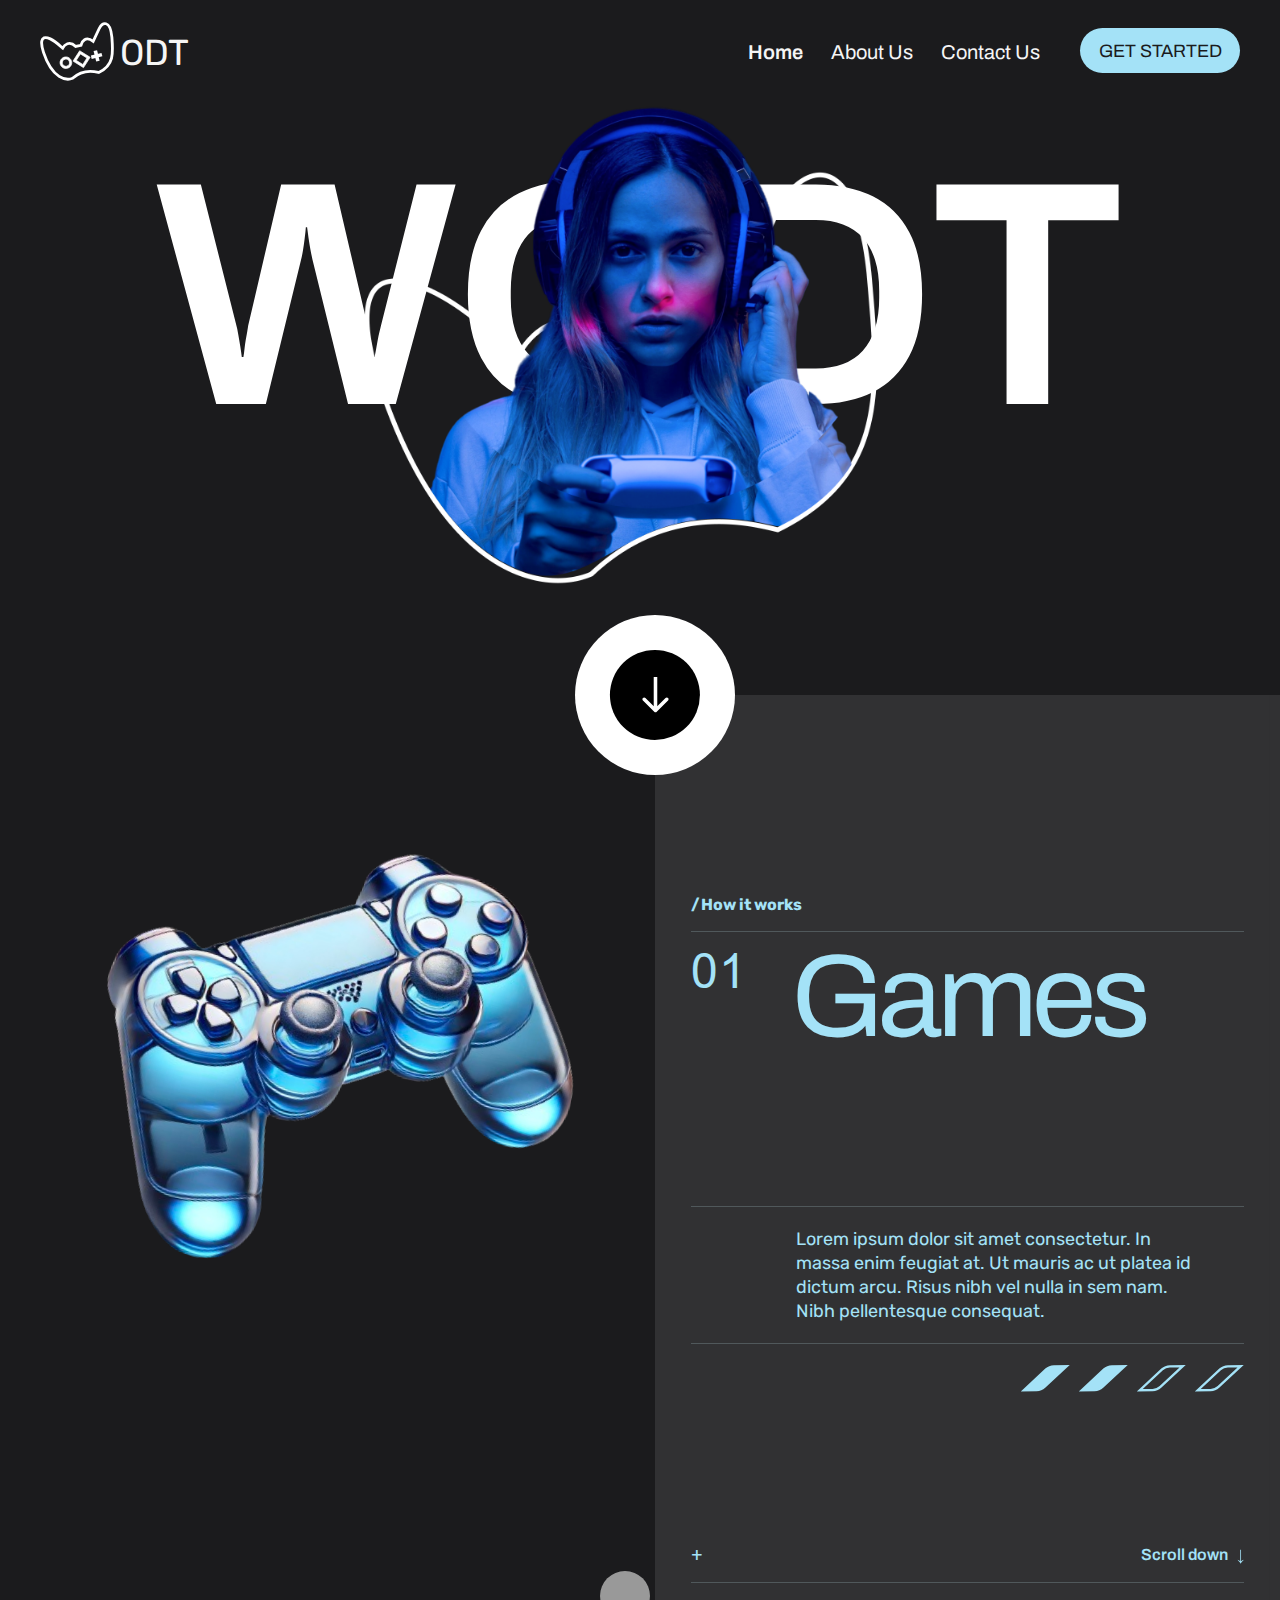
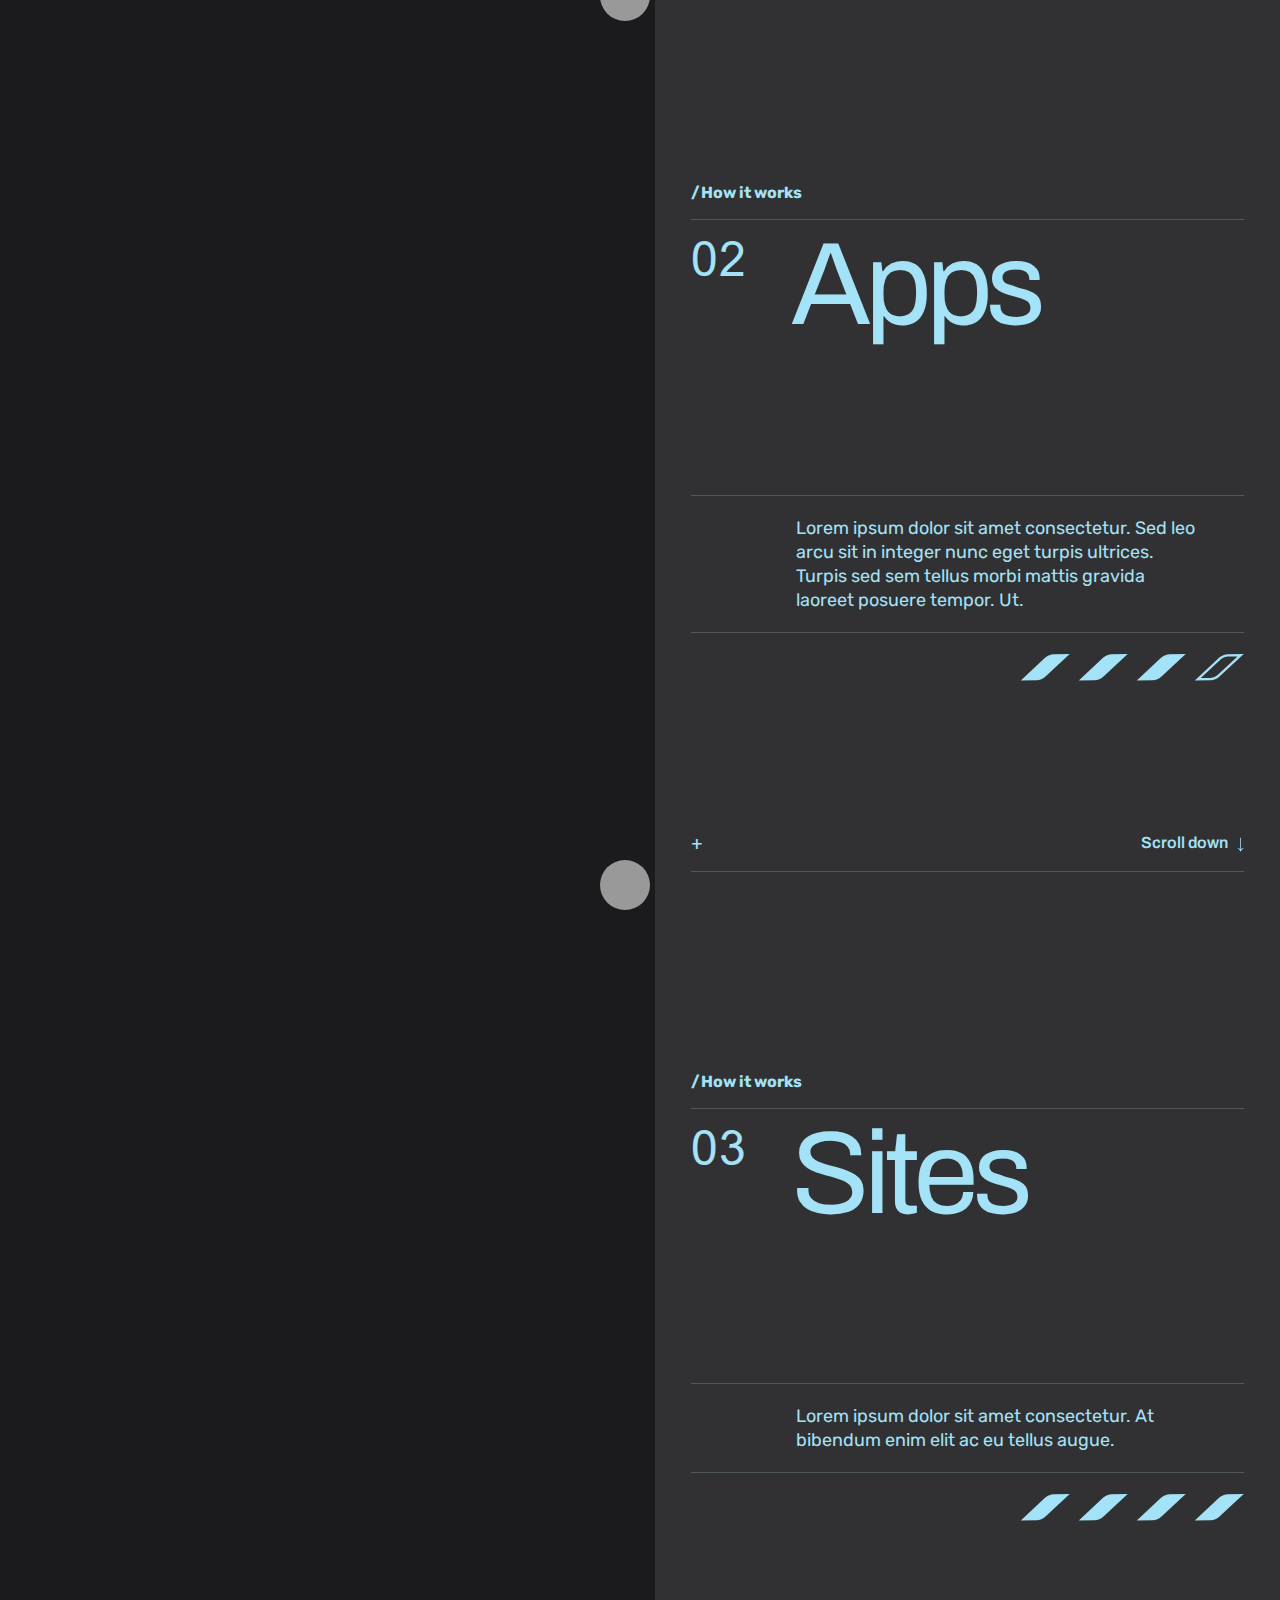
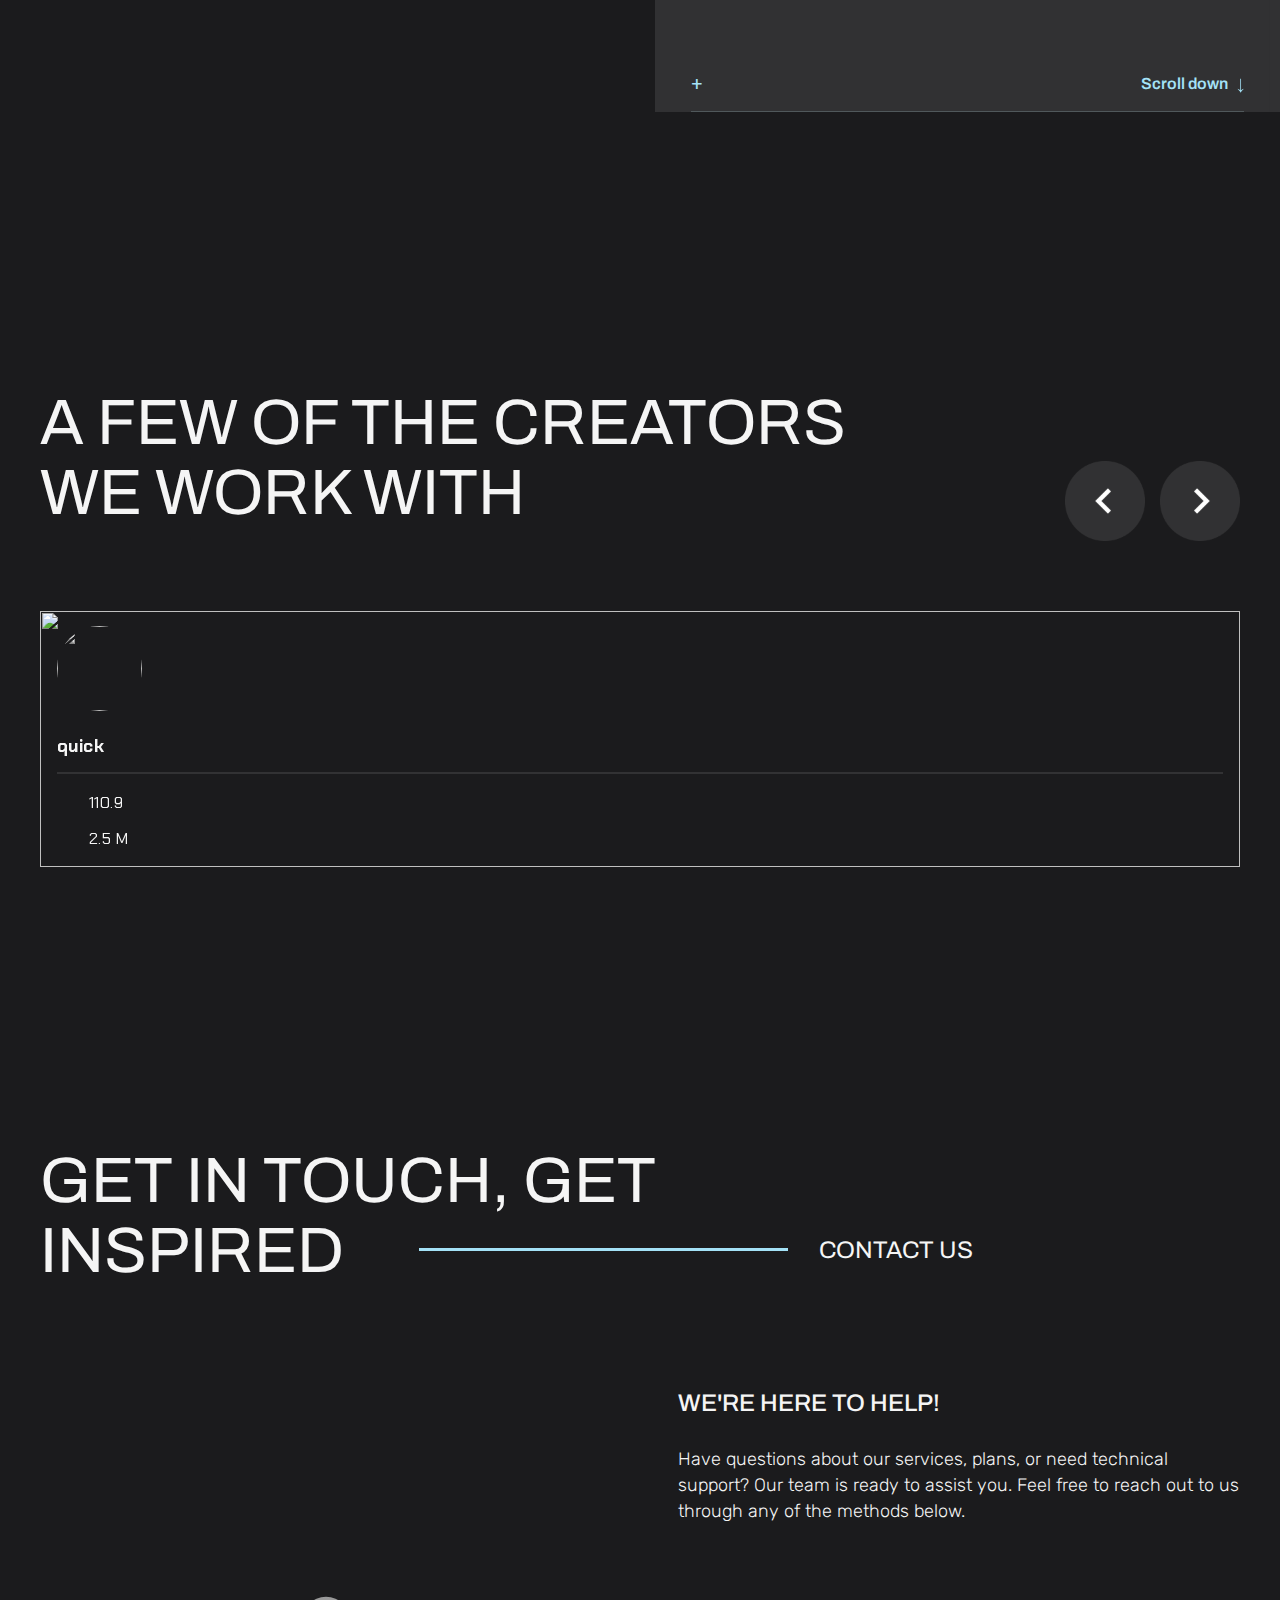
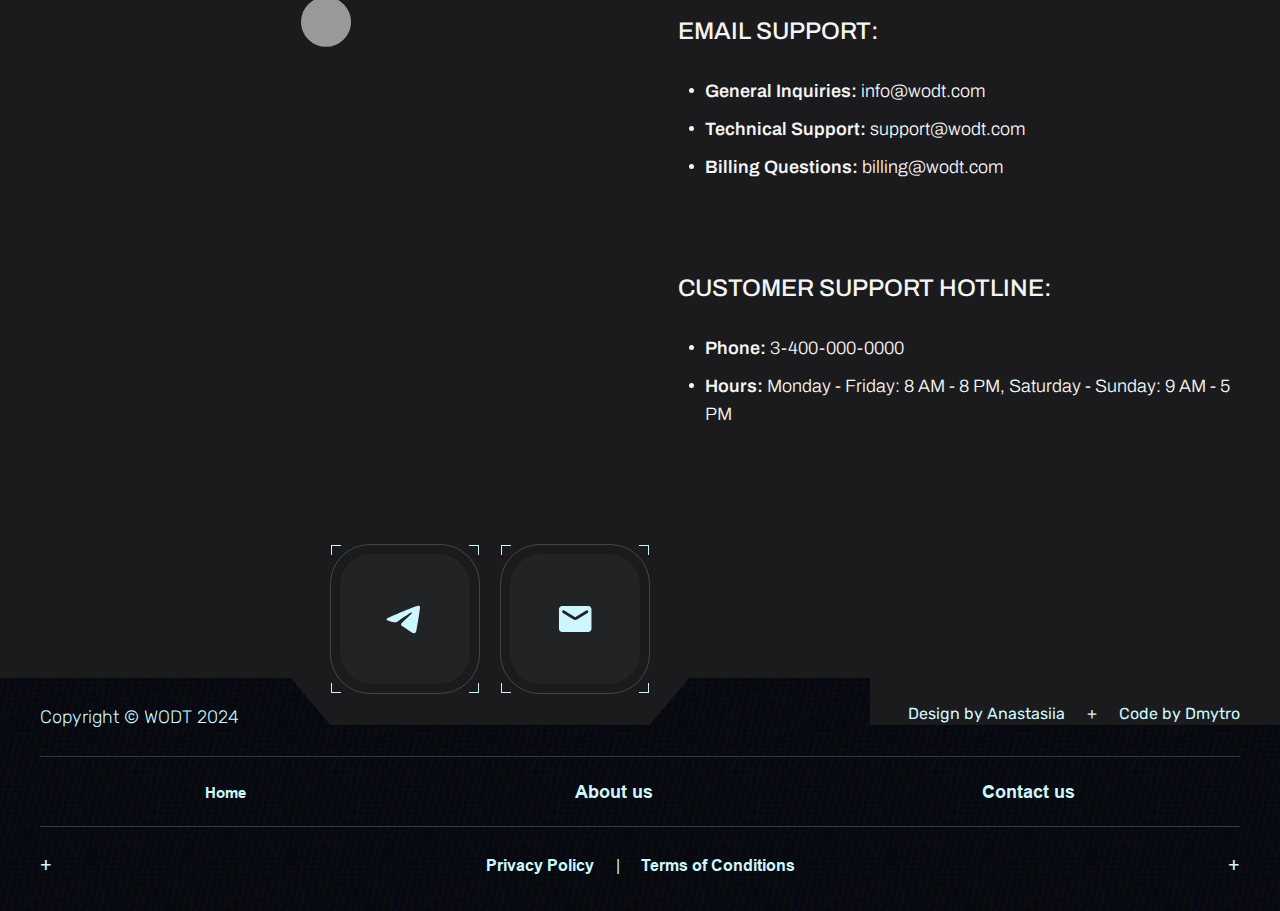
==== commit 7fa4b514: "Add files via upload" ====
--- a/about-us.html
+++ b/about-us.html
@@ -4,9 +4,9 @@
    <meta charset="UTF-8">
    <meta http-equiv="X-UA-Compatible" content="IE=edge">
    <meta name="viewport" content="width=device-width, initial-scale=1.0">
-   <link rel="stylesheet" href="files/lazy-load-for-images/lazy-load-for-images.css?_v=20240630003131">
-   <link rel="stylesheet" href="files/swiper/css/swiper-bundle.min.css?_v=20240630003131">
-   <link rel="stylesheet" href="css/style.min.css?_v=20240630003131">
+   <link rel="stylesheet" href="files/lazy-load-for-images/lazy-load-for-images.css?_v=20240630123302">
+   <link rel="stylesheet" href="files/swiper/css/swiper-bundle.min.css?_v=20240630123302">
+   <link rel="stylesheet" href="css/style.min.css?_v=20240630123302">
    <!--<link rel="icon" type="image/svg+xml" href="favicon.svg">-->
    <title>About Us - WODT</title>
 </head>
@@ -26,7 +26,7 @@
                <nav class="menu-topmenu-container">
                   <ul class="menu__list">
                      <li class="menu-item current-menu-item current_page_item">
-                        <a class="menu__link" href="/">Home</a>
+                        <a class="menu__link" href="/index.html">Home</a>
                      </li>
                      <!---
                      <li class="menu-item menu-item-has-children">
@@ -74,6 +74,13 @@
 </header>
       <main class="main about-us-page">
 
+         <div class="about-us-page__head">
+            <div class="n_container">
+               <h1>Wodt</h1>
+               <img src="images/contact-us-illustration.png" alt="">
+            </div>
+         </div>
+
          <div class="about-us-page__blocks">
             <a href="#games" class="about-us-page__blocksButtonBotton link-to-bottom">
                <span>
@@ -176,8 +183,184 @@
 
          <section id="work-with" class="work-with">
             <div class="n_container">
-               <h2 class="n_sec-title">A Few of The Creators We Work With</h2>
-
+               <div class="work-with__wrap-title">
+                  <h2 class="n_sec-title">A Few of The Creators We Work With</h2>
+                  <div class="work-with-slider-wrap-buttons">
+                     <div id="work-with-slider-btn-prev" class="swiper-button-prev">
+                        <svg width="80" height="80" viewBox="0 0 80 80" fill="none" xmlns="http://www.w3.org/2000/svg" xmlns:xlink="http://www.w3.org/1999/xlink">
+                           <rect width="80" height="80" fill="url(#pattern0_0_557)"/>
+                           <defs>
+                              <pattern id="pattern0_0_557" patternContentUnits="objectBoundingBox" width="1" height="1">
+                                 <use xlink:href="#image0_0_557" transform="scale(0.00833333)"/>
+                              </pattern>
+                              <image id="image0_0_557" width="120" height="120" xlink:href="[data-uri]"/>
+                           </defs>
+                        </svg>
+                     </div>
+                     <div id="work-with-slider-btn-next" class="swiper-button-next">
+                        <svg width="80" height="80" viewBox="0 0 80 80" fill="none" xmlns="http://www.w3.org/2000/svg" xmlns:xlink="http://www.w3.org/1999/xlink">
+                           <rect width="80" height="80" fill="url(#pattern0_0_559)"/>
+                           <defs>
+                              <pattern id="pattern0_0_559" patternContentUnits="objectBoundingBox" width="1" height="1">
+                                 <use xlink:href="#image0_0_559" transform="scale(0.00833333)"/>
+                              </pattern>
+                              <image id="image0_0_559" width="120" height="120" xlink:href="[data-uri]"/>
+                           </defs>
+                        </svg>
+                     </div>
+                  </div>
+               </div>
+               <div class="work-with__slider swiper-conteiner">
+                  <div class="swiper-wrapper">
+                     <div class="swiper-slide">
+                        <img class="work-with__sliderBorder" src="images/work-with-slider-border.png" alt="">
+                        <div class="work-with__sliderBlockPhoto">
+                           <img src="images/work-with-slider-photo-2.jpg" alt="">
+                        </div>
+                        <h3>quick</h3>
+                        <div class="work-with__sliderSlideBottom">
+                           <p>
+                              <span>
+                                 <img src="images/svg/group-icon.svg" alt="">
+                              </span>
+                              110.9
+                           </p>
+                           <p>
+                              <span>
+                                 <img src="images/svg/like-icon.svg" alt="">
+                              </span>
+                              2.5 M
+                           </p>
+                        </div>
+                     </div>
+                     <div class="swiper-slide">
+                        <img class="work-with__sliderBorder" src="images/work-with-slider-border.png" alt="">
+                        <div class="work-with__sliderBlockPhoto">
+                           <img src="images/work-with-slider-photo-3.jpg" alt="">
+                        </div>
+                        <h3>Luxot</h3>
+                        <div class="work-with__sliderSlideBottom">
+                           <p>
+                              <span>
+                                 <img src="images/svg/group-icon.svg" alt="">
+                              </span>
+                              215.6k
+                           </p>
+                           <p>
+                              <span>
+                                 <img src="images/svg/like-icon.svg" alt="">
+                              </span>
+                              6.0 M
+                           </p>
+                        </div>
+                     </div>
+                     <div class="swiper-slide">
+                        <img class="work-with__sliderBorder" src="images/work-with-slider-border.png" alt="">
+                        <div class="work-with__sliderBlockPhoto">
+                           <img src="images/work-with-slider-photo-4.jpg" alt="">
+                        </div>
+                        <h3>Monney</h3>
+                        <div class="work-with__sliderSlideBottom">
+                           <p>
+                              <span>
+                                 <img src="images/svg/group-icon.svg" alt="">
+                              </span>
+                              190.2k
+                           </p>
+                           <p>
+                              <span>
+                                 <img src="images/svg/like-icon.svg" alt="">
+                              </span>
+                              5.4 M
+                           </p>
+                        </div>
+                     </div>
+                     <div class="swiper-slide">
+                        <img class="work-with__sliderBorder" src="images/work-with-slider-border.png" alt="">
+                        <div class="work-with__sliderBlockPhoto">
+                           <img src="images/work-with-slider-photo-5.jpg" alt="">
+                        </div>
+                        <h3>PeeVR</h3>
+                        <div class="work-with__sliderSlideBottom">
+                           <p>
+                              <span>
+                                 <img src="images/svg/group-icon.svg" alt="">
+                              </span>
+                              52.3k
+                           </p>
+                           <p>
+                              <span>
+                                 <img src="images/svg/like-icon.svg" alt="">
+                              </span>
+                              500.6k
+                           </p>
+                        </div>
+                     </div>
+                     <div class="swiper-slide">
+                        <img class="work-with__sliderBorder" src="images/work-with-slider-border.png" alt="">
+                        <div class="work-with__sliderBlockPhoto">
+                           <img src="images/work-with-slider-photo-6.jpg" alt="">
+                        </div>
+                        <h3>Merry</h3>
+                        <div class="work-with__sliderSlideBottom">
+                           <p>
+                              <span>
+                                 <img src="images/svg/group-icon.svg" alt="">
+                              </span>
+                              52.3k
+                           </p>
+                           <p>
+                              <span>
+                                 <img src="images/svg/like-icon.svg" alt="">
+                              </span>
+                              500.6k
+                           </p>
+                        </div>
+                     </div>
+                     <div class="swiper-slide">
+                        <img class="work-with__sliderBorder" src="images/work-with-slider-border.png" alt="">
+                        <div class="work-with__sliderBlockPhoto">
+                           <img src="images/work-with-slider-photo-1.jpg" alt="">
+                        </div>
+                        <h3>games</h3>
+                        <div class="work-with__sliderSlideBottom">
+                           <p>
+                              <span>
+                                 <img src="images/svg/group-icon.svg" alt="">
+                              </span>
+                              52.3k
+                           </p>
+                           <p>
+                              <span>
+                                 <img src="images/svg/like-icon.svg" alt="">
+                              </span>
+                              500.6k
+                           </p>
+                        </div>
+                     </div>
+                     <div class="swiper-slide">
+                        <img class="work-with__sliderBorder" src="images/work-with-slider-border.png" alt="">
+                        <div class="work-with__sliderBlockPhoto">
+                           <img src="images/work-with-slider-photo-1.jpg" alt="">
+                        </div>
+                        <h3>games</h3>
+                        <div class="work-with__sliderSlideBottom">
+                           <p>
+                              <span>
+                                 <img src="images/svg/group-icon.svg" alt="">
+                              </span>
+                              52.3k
+                           </p>
+                           <p>
+                              <span>
+                                 <img src="images/svg/like-icon.svg" alt="">
+                              </span>
+                              500.6k
+                           </p>
+                        </div>
+                     </div>
+                  </div>
+               </div>
             </div>
          </section>
       
@@ -269,7 +452,7 @@
          <nav class="footer__nav-menu">
             <ul>
                <li class="current-menu-item current_page_item">
-                  <a href="/">Home</a>
+                  <a href="/index.html">Home</a>
                </li>
                <li>
                   <a href="about-us.html">About us</a>
@@ -298,12 +481,12 @@
 </div>
    </div>
 
-   <script src="js/script.min.js?_v=20240630003131"></script>
-
-   <script src="files/lazy-load-for-images/lazy-load-for-images.js?_v=20240630003131"></script>
+   <script src="js/script.min.js?_v=20240630123302"></script>
+
+   <script src="files/lazy-load-for-images/lazy-load-for-images.js?_v=20240630123302"></script>
    
-   <script src="files/swiper/js/swiper-bundle.min.js?_v=20240630003131"></script>
-   <script src="files/swiper/js/init.js?_v=20240630003131"></script>
+   <script src="files/swiper/js/swiper-bundle.min.js?_v=20240630123302"></script>
+   <script src="files/swiper/js/init.js?_v=20240630123302"></script>
 
 </body>
 </html>--- a/css/style.min.css
+++ b/css/style.min.css
@@ -1 +1 @@
-@charset "UTF-8";@font-face{font-family:Archivo;font-style:normal;font-weight:300;font-stretch:100%;font-display:swap;src:url(../files/fonts/Archivo/300/vietnamese.woff2) format("woff2");unicode-range:U+0102-0103,U+0110-0111,U+0128-0129,U+0168-0169,U+01A0-01A1,U+01AF-01B0,U+0300-0301,U+0303-0304,U+0308-0309,U+0323,U+0329,U+1EA0-1EF9,U+20AB}@font-face{font-family:Archivo;font-style:normal;font-weight:300;font-stretch:100%;font-display:swap;src:url(../files/fonts/Archivo/300/latin-ext.woff2) format("woff2");unicode-range:U+0100-02AF,U+0304,U+0308,U+0329,U+1E00-1E9F,U+1EF2-1EFF,U+2020,U+20A0-20AB,U+20AD-20C0,U+2113,U+2C60-2C7F,U+A720-A7FF}@font-face{font-family:Archivo;font-style:normal;font-weight:300;font-stretch:100%;font-display:swap;src:url(../files/fonts/Archivo/300/latin.woff2) format("woff2");unicode-range:U+0000-00FF,U+0131,U+0152-0153,U+02BB-02BC,U+02C6,U+02DA,U+02DC,U+0304,U+0308,U+0329,U+2000-206F,U+2074,U+20AC,U+2122,U+2191,U+2193,U+2212,U+2215,U+FEFF,U+FFFD}@font-face{font-family:Archivo;font-style:normal;font-weight:400;font-stretch:100%;font-display:swap;src:url(../files/fonts/Archivo/400/vietnamese.woff2) format("woff2");unicode-range:U+0102-0103,U+0110-0111,U+0128-0129,U+0168-0169,U+01A0-01A1,U+01AF-01B0,U+0300-0301,U+0303-0304,U+0308-0309,U+0323,U+0329,U+1EA0-1EF9,U+20AB}@font-face{font-family:Archivo;font-style:normal;font-weight:400;font-stretch:100%;font-display:swap;src:url(../files/fonts/Archivo/400/latin-ext.woff2) format("woff2");unicode-range:U+0100-02AF,U+0304,U+0308,U+0329,U+1E00-1E9F,U+1EF2-1EFF,U+2020,U+20A0-20AB,U+20AD-20C0,U+2113,U+2C60-2C7F,U+A720-A7FF}@font-face{font-family:Archivo;font-style:normal;font-weight:400;font-stretch:100%;font-display:swap;src:url(../files/fonts/Archivo/400/latin.woff2) format("woff2");unicode-range:U+0000-00FF,U+0131,U+0152-0153,U+02BB-02BC,U+02C6,U+02DA,U+02DC,U+0304,U+0308,U+0329,U+2000-206F,U+2074,U+20AC,U+2122,U+2191,U+2193,U+2212,U+2215,U+FEFF,U+FFFD}@font-face{font-family:Archivo;font-style:normal;font-weight:500;font-stretch:100%;font-display:swap;src:url(../files/fonts/Archivo/500/vietnamese.woff2) format("woff2");unicode-range:U+0102-0103,U+0110-0111,U+0128-0129,U+0168-0169,U+01A0-01A1,U+01AF-01B0,U+0300-0301,U+0303-0304,U+0308-0309,U+0323,U+0329,U+1EA0-1EF9,U+20AB}@font-face{font-family:Archivo;font-style:normal;font-weight:500;font-stretch:100%;font-display:swap;src:url(../files/fonts/Archivo/500/latin-ext.woff2) format("woff2");unicode-range:U+0100-02AF,U+0304,U+0308,U+0329,U+1E00-1E9F,U+1EF2-1EFF,U+2020,U+20A0-20AB,U+20AD-20C0,U+2113,U+2C60-2C7F,U+A720-A7FF}@font-face{font-family:Archivo;font-style:normal;font-weight:500;font-stretch:100%;font-display:swap;src:url(../files/fonts/Archivo/500/latin.woff2) format("woff2");unicode-range:U+0000-00FF,U+0131,U+0152-0153,U+02BB-02BC,U+02C6,U+02DA,U+02DC,U+0304,U+0308,U+0329,U+2000-206F,U+2074,U+20AC,U+2122,U+2191,U+2193,U+2212,U+2215,U+FEFF,U+FFFD}@font-face{font-family:Archivo;font-style:normal;font-weight:600;font-stretch:100%;font-display:swap;src:url(../files/fonts/Archivo/600/vietnamese.woff2) format("woff2");unicode-range:U+0102-0103,U+0110-0111,U+0128-0129,U+0168-0169,U+01A0-01A1,U+01AF-01B0,U+0300-0301,U+0303-0304,U+0308-0309,U+0323,U+0329,U+1EA0-1EF9,U+20AB}@font-face{font-family:Archivo;font-style:normal;font-weight:600;font-stretch:100%;font-display:swap;src:url(../files/fonts/Archivo/600/latin-ext.woff2) format("woff2");unicode-range:U+0100-02AF,U+0304,U+0308,U+0329,U+1E00-1E9F,U+1EF2-1EFF,U+2020,U+20A0-20AB,U+20AD-20C0,U+2113,U+2C60-2C7F,U+A720-A7FF}@font-face{font-family:Archivo;font-style:normal;font-weight:600;font-stretch:100%;font-display:swap;src:url(../files/fonts/Archivo/600/latin.woff2) format("woff2");unicode-range:U+0000-00FF,U+0131,U+0152-0153,U+02BB-02BC,U+02C6,U+02DA,U+02DC,U+0304,U+0308,U+0329,U+2000-206F,U+2074,U+20AC,U+2122,U+2191,U+2193,U+2212,U+2215,U+FEFF,U+FFFD}@font-face{font-family:Archivo;font-style:italic;font-weight:600;font-stretch:100%;font-display:swap;src:url(../files/fonts/Archivo/600/italic/vietnamese.woff2) format("woff2");unicode-range:U+0102-0103,U+0110-0111,U+0128-0129,U+0168-0169,U+01A0-01A1,U+01AF-01B0,U+0300-0301,U+0303-0304,U+0308-0309,U+0323,U+0329,U+1EA0-1EF9,U+20AB}@font-face{font-family:Archivo;font-style:italic;font-weight:600;font-stretch:100%;font-display:swap;src:url(../files/fonts/Archivo/600/italic/latin-ext.woff2) format("woff2");unicode-range:U+0100-02AF,U+0304,U+0308,U+0329,U+1E00-1E9F,U+1EF2-1EFF,U+2020,U+20A0-20AB,U+20AD-20C0,U+2113,U+2C60-2C7F,U+A720-A7FF}@font-face{font-family:Archivo;font-style:italic;font-weight:600;font-stretch:100%;font-display:swap;src:url(../files/fonts/Archivo/600/italic/latin.woff2) format("woff2");unicode-range:U+0000-00FF,U+0131,U+0152-0153,U+02BB-02BC,U+02C6,U+02DA,U+02DC,U+0304,U+0308,U+0329,U+2000-206F,U+2074,U+20AC,U+2122,U+2191,U+2193,U+2212,U+2215,U+FEFF,U+FFFD}@font-face{font-family:Arial;src:url(../files/fonts/Arial/Arial-Bold.woff2) format("woff2");font-weight:700;font-style:normal;font-display:swap}@font-face{font-family:Arial;src:url(../files/fonts/Arial/Arial-Regular.woff2) format("woff2");font-weight:400;font-style:normal;font-display:swap}@font-face{font-family:Rubik;font-style:normal;font-weight:300;font-display:swap;src:url(../files/fonts/Rubik/300/arabic.woff2) format("woff2");unicode-range:U+0600-06FF,U+0750-077F,U+0870-088E,U+0890-0891,U+0898-08E1,U+08E3-08FF,U+200C-200E,U+2010-2011,U+204F,U+2E41,U+FB50-FDFF,U+FE70-FE74,U+FE76-FEFC,U+102E0-102FB,U+10E60-10E7E,U+10EFD-10EFF,U+1EE00-1EE03,U+1EE05-1EE1F,U+1EE21-1EE22,U+1EE24,U+1EE27,U+1EE29-1EE32,U+1EE34-1EE37,U+1EE39,U+1EE3B,U+1EE42,U+1EE47,U+1EE49,U+1EE4B,U+1EE4D-1EE4F,U+1EE51-1EE52,U+1EE54,U+1EE57,U+1EE59,U+1EE5B,U+1EE5D,U+1EE5F,U+1EE61-1EE62,U+1EE64,U+1EE67-1EE6A,U+1EE6C-1EE72,U+1EE74-1EE77,U+1EE79-1EE7C,U+1EE7E,U+1EE80-1EE89,U+1EE8B-1EE9B,U+1EEA1-1EEA3,U+1EEA5-1EEA9,U+1EEAB-1EEBB,U+1EEF0-1EEF1}@font-face{font-family:Rubik;font-style:normal;font-weight:300;font-display:swap;src:url(../files/fonts/Rubik/300/cyrillic-ext.woff2) format("woff2");unicode-range:U+0460-052F,U+1C80-1C88,U+20B4,U+2DE0-2DFF,U+A640-A69F,U+FE2E-FE2F}@font-face{font-family:Rubik;font-style:normal;font-weight:300;font-display:swap;src:url(../files/fonts/Rubik/300/cyrillic.woff2) format("woff2");unicode-range:U+0301,U+0400-045F,U+0490-0491,U+04B0-04B1,U+2116}@font-face{font-family:Rubik;font-style:normal;font-weight:300;font-display:swap;src:url(../files/fonts/Rubik/300/hebrew.woff2) format("woff2");unicode-range:U+0590-05FF,U+200C-2010,U+20AA,U+25CC,U+FB1D-FB4F}@font-face{font-family:Rubik;font-style:normal;font-weight:300;font-display:swap;src:url(../files/fonts/Rubik/300/latin-ext.woff2) format("woff2");unicode-range:U+0100-02AF,U+0304,U+0308,U+0329,U+1E00-1E9F,U+1EF2-1EFF,U+2020,U+20A0-20AB,U+20AD-20C0,U+2113,U+2C60-2C7F,U+A720-A7FF}@font-face{font-family:Rubik;font-style:normal;font-weight:300;font-display:swap;src:url(../files/fonts/Rubik/300/latin.woff2) format("woff2");unicode-range:U+0000-00FF,U+0131,U+0152-0153,U+02BB-02BC,U+02C6,U+02DA,U+02DC,U+0304,U+0308,U+0329,U+2000-206F,U+2074,U+20AC,U+2122,U+2191,U+2193,U+2212,U+2215,U+FEFF,U+FFFD}@font-face{font-family:Rubik;font-style:normal;font-weight:400;font-display:swap;src:url(../files/fonts/Rubik/400/arabic.woff2) format("woff2");unicode-range:U+0600-06FF,U+0750-077F,U+0870-088E,U+0890-0891,U+0898-08E1,U+08E3-08FF,U+200C-200E,U+2010-2011,U+204F,U+2E41,U+FB50-FDFF,U+FE70-FE74,U+FE76-FEFC,U+102E0-102FB,U+10E60-10E7E,U+10EFD-10EFF,U+1EE00-1EE03,U+1EE05-1EE1F,U+1EE21-1EE22,U+1EE24,U+1EE27,U+1EE29-1EE32,U+1EE34-1EE37,U+1EE39,U+1EE3B,U+1EE42,U+1EE47,U+1EE49,U+1EE4B,U+1EE4D-1EE4F,U+1EE51-1EE52,U+1EE54,U+1EE57,U+1EE59,U+1EE5B,U+1EE5D,U+1EE5F,U+1EE61-1EE62,U+1EE64,U+1EE67-1EE6A,U+1EE6C-1EE72,U+1EE74-1EE77,U+1EE79-1EE7C,U+1EE7E,U+1EE80-1EE89,U+1EE8B-1EE9B,U+1EEA1-1EEA3,U+1EEA5-1EEA9,U+1EEAB-1EEBB,U+1EEF0-1EEF1}@font-face{font-family:Rubik;font-style:normal;font-weight:400;font-display:swap;src:url(../files/fonts/Rubik/400/cyrillic-ext.woff2) format("woff2");unicode-range:U+0460-052F,U+1C80-1C88,U+20B4,U+2DE0-2DFF,U+A640-A69F,U+FE2E-FE2F}@font-face{font-family:Rubik;font-style:normal;font-weight:400;font-display:swap;src:url(../files/fonts/Rubik/400/cyrillic.woff2) format("woff2");unicode-range:U+0301,U+0400-045F,U+0490-0491,U+04B0-04B1,U+2116}@font-face{font-family:Rubik;font-style:normal;font-weight:400;font-display:swap;src:url(../files/fonts/Rubik/400/hebrew.woff2) format("woff2");unicode-range:U+0590-05FF,U+200C-2010,U+20AA,U+25CC,U+FB1D-FB4F}@font-face{font-family:Rubik;font-style:normal;font-weight:400;font-display:swap;src:url(../files/fonts/Rubik/400/latin-ext.woff2) format("woff2");unicode-range:U+0100-02AF,U+0304,U+0308,U+0329,U+1E00-1E9F,U+1EF2-1EFF,U+2020,U+20A0-20AB,U+20AD-20C0,U+2113,U+2C60-2C7F,U+A720-A7FF}@font-face{font-family:Rubik;font-style:normal;font-weight:400;font-display:swap;src:url(../files/fonts/Rubik/400/latin.woff2) format("woff2");unicode-range:U+0000-00FF,U+0131,U+0152-0153,U+02BB-02BC,U+02C6,U+02DA,U+02DC,U+0304,U+0308,U+0329,U+2000-206F,U+2074,U+20AC,U+2122,U+2191,U+2193,U+2212,U+2215,U+FEFF,U+FFFD}@font-face{font-family:Rubik;font-style:normal;font-weight:700;font-display:swap;src:url(../files/fonts/Rubik/700/arabic.woff2) format("woff2");unicode-range:U+0600-06FF,U+0750-077F,U+0870-088E,U+0890-0891,U+0898-08E1,U+08E3-08FF,U+200C-200E,U+2010-2011,U+204F,U+2E41,U+FB50-FDFF,U+FE70-FE74,U+FE76-FEFC,U+102E0-102FB,U+10E60-10E7E,U+10EFD-10EFF,U+1EE00-1EE03,U+1EE05-1EE1F,U+1EE21-1EE22,U+1EE24,U+1EE27,U+1EE29-1EE32,U+1EE34-1EE37,U+1EE39,U+1EE3B,U+1EE42,U+1EE47,U+1EE49,U+1EE4B,U+1EE4D-1EE4F,U+1EE51-1EE52,U+1EE54,U+1EE57,U+1EE59,U+1EE5B,U+1EE5D,U+1EE5F,U+1EE61-1EE62,U+1EE64,U+1EE67-1EE6A,U+1EE6C-1EE72,U+1EE74-1EE77,U+1EE79-1EE7C,U+1EE7E,U+1EE80-1EE89,U+1EE8B-1EE9B,U+1EEA1-1EEA3,U+1EEA5-1EEA9,U+1EEAB-1EEBB,U+1EEF0-1EEF1}@font-face{font-family:Rubik;font-style:normal;font-weight:700;font-display:swap;src:url(../files/fonts/Rubik/700/cyrillic-ext.woff2) format("woff2");unicode-range:U+0460-052F,U+1C80-1C88,U+20B4,U+2DE0-2DFF,U+A640-A69F,U+FE2E-FE2F}@font-face{font-family:Rubik;font-style:normal;font-weight:700;font-display:swap;src:url(../files/fonts/Rubik/700/cyrillic.woff2) format("woff2");unicode-range:U+0301,U+0400-045F,U+0490-0491,U+04B0-04B1,U+2116}@font-face{font-family:Rubik;font-style:normal;font-weight:700;font-display:swap;src:url(../files/fonts/Rubik/700/hebrew.woff2) format("woff2");unicode-range:U+0590-05FF,U+200C-2010,U+20AA,U+25CC,U+FB1D-FB4F}@font-face{font-family:Rubik;font-style:normal;font-weight:700;font-display:swap;src:url(../files/fonts/Rubik/700/latin-ext.woff2) format("woff2");unicode-range:U+0100-02AF,U+0304,U+0308,U+0329,U+1E00-1E9F,U+1EF2-1EFF,U+2020,U+20A0-20AB,U+20AD-20C0,U+2113,U+2C60-2C7F,U+A720-A7FF}@font-face{font-family:Rubik;font-style:normal;font-weight:700;font-display:swap;src:url(../files/fonts/Rubik/700/latin.woff2) format("woff2");unicode-range:U+0000-00FF,U+0131,U+0152-0153,U+02BB-02BC,U+02C6,U+02DA,U+02DC,U+0304,U+0308,U+0329,U+2000-206F,U+2074,U+20AC,U+2122,U+2191,U+2193,U+2212,U+2215,U+FEFF,U+FFFD}@font-face{font-family:"Chakra Petch";font-style:normal;font-weight:400;font-display:swap;src:url(../files/fonts/ChakraPetch/400/thai.woff2) format("woff2");unicode-range:U+0E01-0E5B,U+200C-200D,U+25CC}@font-face{font-family:"Chakra Petch";font-style:normal;font-weight:400;font-display:swap;src:url(../files/fonts/ChakraPetch/400/vietnamese.woff2) format("woff2");unicode-range:U+0102-0103,U+0110-0111,U+0128-0129,U+0168-0169,U+01A0-01A1,U+01AF-01B0,U+0300-0301,U+0303-0304,U+0308-0309,U+0323,U+0329,U+1EA0-1EF9,U+20AB}@font-face{font-family:"Chakra Petch";font-style:normal;font-weight:400;font-display:swap;src:url(../files/fonts/ChakraPetch/400/latin-ext.woff2) format("woff2");unicode-range:U+0100-02AF,U+0304,U+0308,U+0329,U+1E00-1E9F,U+1EF2-1EFF,U+2020,U+20A0-20AB,U+20AD-20C0,U+2113,U+2C60-2C7F,U+A720-A7FF}@font-face{font-family:"Chakra Petch";font-style:normal;font-weight:400;font-display:swap;src:url(../files/fonts/ChakraPetch/400/latin.woff2) format("woff2");unicode-range:U+0000-00FF,U+0131,U+0152-0153,U+02BB-02BC,U+02C6,U+02DA,U+02DC,U+0304,U+0308,U+0329,U+2000-206F,U+2074,U+20AC,U+2122,U+2191,U+2193,U+2212,U+2215,U+FEFF,U+FFFD}@font-face{font-family:"Chakra Petch";font-style:normal;font-weight:700;font-display:swap;src:url(../files/fonts/ChakraPetch/700/thai.woff2) format("woff2");unicode-range:U+0E01-0E5B,U+200C-200D,U+25CC}@font-face{font-family:"Chakra Petch";font-style:normal;font-weight:700;font-display:swap;src:url(../files/fonts/ChakraPetch/700/vietnamese.woff2) format("woff2");unicode-range:U+0102-0103,U+0110-0111,U+0128-0129,U+0168-0169,U+01A0-01A1,U+01AF-01B0,U+0300-0301,U+0303-0304,U+0308-0309,U+0323,U+0329,U+1EA0-1EF9,U+20AB}@font-face{font-family:"Chakra Petch";font-style:normal;font-weight:700;font-display:swap;src:url(../files/fonts/ChakraPetch/700/latin-ext.woff2) format("woff2");unicode-range:U+0100-02AF,U+0304,U+0308,U+0329,U+1E00-1E9F,U+1EF2-1EFF,U+2020,U+20A0-20AB,U+20AD-20C0,U+2113,U+2C60-2C7F,U+A720-A7FF}@font-face{font-family:"Chakra Petch";font-style:normal;font-weight:700;font-display:swap;src:url(../files/fonts/ChakraPetch/700/latin.woff2) format("woff2");unicode-range:U+0000-00FF,U+0131,U+0152-0153,U+02BB-02BC,U+02C6,U+02DA,U+02DC,U+0304,U+0308,U+0329,U+2000-206F,U+2074,U+20AC,U+2122,U+2191,U+2193,U+2212,U+2215,U+FEFF,U+FFFD}*,::after,::before{box-sizing:border-box;margin:0;padding:0}button{background:0 0;border:none;cursor:pointer}img,picture{height:auto;max-width:100%;vertical-align:top}/*! normalize.css v8.0.1 | MIT License | github.com/necolas/normalize.css */html{line-height:1.15;-webkit-text-size-adjust:100%}body{margin:0}main{display:block}h1{font-size:2em;margin:.67em 0}hr{box-sizing:content-box;height:0;overflow:visible}pre{font-family:monospace,monospace;font-size:1em}a{background-color:transparent}abbr[title]{border-bottom:none;text-decoration:underline;-webkit-text-decoration:underline dotted;text-decoration:underline dotted}b,strong{font-weight:700}code,kbd,samp{font-family:monospace,monospace;font-size:1em}small{font-size:80%}sub,sup{font-size:75%;line-height:0;position:relative;vertical-align:baseline}sub{bottom:-.25em}sup{top:-.5em}img{border-style:none}button,input,optgroup,select,textarea{font-family:inherit;font-size:100%;line-height:1.15;margin:0}button,input{overflow:visible}button,select{text-transform:none}[type=button],[type=reset],[type=submit],button{-webkit-appearance:button}[type=button]::-moz-focus-inner,[type=reset]::-moz-focus-inner,[type=submit]::-moz-focus-inner,button::-moz-focus-inner{border-style:none;padding:0}[type=button]:-moz-focusring,[type=reset]:-moz-focusring,[type=submit]:-moz-focusring,button:-moz-focusring{outline:1px dotted ButtonText}fieldset{padding:.35em .75em .625em}legend{box-sizing:border-box;color:inherit;display:table;max-width:100%;padding:0;white-space:normal}progress{vertical-align:baseline}textarea{overflow:auto}[type=checkbox],[type=radio]{box-sizing:border-box;padding:0}[type=number]::-webkit-inner-spin-button,[type=number]::-webkit-outer-spin-button{height:auto}[type=search]{-webkit-appearance:textfield;outline-offset:-2px}[type=search]::-webkit-search-decoration{-webkit-appearance:none}::-webkit-file-upload-button{-webkit-appearance:button;font:inherit}details{display:block}summary{display:list-item}template{display:none}[hidden]{display:none}body,html{height:100%}.wrapper{display:flex;flex-direction:column;min-height:100vh}main.main{flex:1;padding-top:190px}body{background-color:#1b1b1d;color:#f5f5f5;font-family:Archivo,sans-serif;font-size:18px;font-style:normal;font-weight:400;line-height:26px;margin:0}body._lock{overflow:hidden}body::-webkit-scrollbar{width:12px}body::-webkit-scrollbar-track{background:#424242}body::-webkit-scrollbar-thumb{background-color:#868686;border-radius:20px;border:3px solid #424242}body p{font-family:Rubik,sans-serif;font-weight:300}body p strong{font-weight:700}.n_container{margin-left:auto;margin-right:auto;max-width:1555px;padding-left:40px;padding-right:40px}.wrap-sec-title{align-items:flex-end;display:flex;position:relative;max-width:933px}.wrap-sec-title::after{background-color:#a4e2f7;border-radius:3px;bottom:34px;content:"";display:block;height:3px;left:15px;position:absolute;width:calc(100% - 50px)}.wrap-sec-title h2 span{padding-right:75px}.wrap-sec-title h2 span,.wrap-sec-title h3{background-color:#1b1b1d;position:relative;z-index:1}.wrap-sec-title h3{display:table;font-size:24px;line-height:26.11px;margin:0 0 22px auto;padding-left:31px;text-align:right;text-transform:uppercase;white-space:nowrap}.n_sec-title{font-size:64px;line-height:69.63px;margin:0;text-transform:uppercase}h1,h2,h3,h4,h5,h6{font-weight:400}.n_object-fit{left:0;height:100%;-o-object-fit:cover;object-fit:cover;position:absolute;top:0;width:100%;z-index:1}.wrap-lazy-load-image{position:relative}.wrap-lazy-load-image img,.wrap-lazy-load-image.img-loaded .sk-spinner-pulse{opacity:0}.wrap-lazy-load-image img{transition:.3s ease 0s}.wrap-lazy-load-image.img-loaded img{opacity:1}.sk-spinner-pulse{animation:sk-spinner-pulse 1s infinite ease-in-out;background-color:#999;border-radius:100%;left:50%;height:50px;margin-left:-25px;margin-top:-25px;position:absolute;top:50%;width:50px;z-index:0}.wrap-lazy-load-image.img-loaded .sk-spinner-pulse{z-index:-100}.wrap-lazy-load-image.img-loaded img{z-index:1}@keyframes sk-spinner-pulse{0%{transform:scale(0)}100%{opacity:0;transform:scale(1)}}body.lock{overflow:hidden}.popup{background-color:rgba(0,0,0,.8);color:#fff;height:100%;left:0;opacity:0;position:fixed;transition:all .6s ease 0s;top:0;overflow-y:auto;overflow-x:hidden;visibility:hidden;width:100%;z-index:105}.popup.open{opacity:1;visibility:visible}.popup__body{align-items:center;display:flex;justify-content:center;min-height:100vh;padding-bottom:50px;padding-right:50px;padding-left:50px;padding-top:50px}.popup__content{background-color:#1e3932;max-width:100%;padding:80px 40px 20px 36px;position:relative;width:850px}.popup__content-image{padding:0!important}.popup__content-image img{max-width:100%;vertical-align:top}.popup__close{align-items:center;height:32px;display:flex;justify-content:center;position:absolute;right:8px;top:18px;width:32px}.popup__form p{font-size:18px;font-weight:400;line-height:21.6px;margin:0 0 23px}.popup__form input{background:0 0;border:none;border-bottom:1px solid #8e9c98;font-family:Raleway,sans-serif;font-size:16px;font-weight:400;line-height:20.8px;margin-bottom:15px;padding-bottom:2px;width:100%}.popup__form input::-moz-placeholder{color:#fff}.popup__form input::placeholder{color:#fff}.popup__items{display:flex;flex-wrap:wrap}.popup__item{padding-bottom:37px;width:100%}.popup__item:nth-child(1){padding-top:23px;position:relative}.popup__item:nth-child(1)::after{background-color:rgba(255,255,255,.1);content:"";display:block;height:100%;position:absolute;width:1px}.popup__item:nth-child(1) a{font-family:"Stravinsky Trial",sans-serif;font-size:48px;font-weight:400;line-height:60px}.popup__item:nth-child(1) p{font-size:18px;font-weight:300;line-height:21.6px;margin:11px 0 0}.popup__item:nth-child(1) img{margin-top:43px}.popup__item:nth-child(2){padding-top:38px}.popup__item:nth-child(3){padding-bottom:0;padding-top:38px}.popup__item:nth-child(3) img{display:table;margin:0 auto}.popup .events__blockButton{color:#fff!important;margin-top:32px!important}.popup .events__blockButton::after{content:url("data:image/svg+xml;charset=UTF-8,%3csvg width='37' height='6' viewBox='0 0 37 6' fill='none' xmlns='http://www.w3.org/2000/svg'%3e%3cpath d='M0 5.5H37C35.138 5.5 32.79 4.43443 32.0611 0.5' stroke='white'/%3e%3c/svg%3e")}a{color:inherit;transition:color .3s;text-decoration:none}.header{left:0;position:fixed;right:0;top:0;width:100%;z-index:102}.header.n_hidden .header__wrapper{transform:translateY(-110%)}.header.n_scroll .header__wrapper{background-color:#1b1b1d;top:0}.header__close-menu{background:0 0;display:block;height:44px;position:relative;width:44px}.header__wrapper{background-color:#1b1b1d;left:0;padding-bottom:3px;padding-top:8px;position:fixed;transition:.2s;top:60px;width:100%;z-index:50}.header-container{align-items:center;display:flex;height:86px;position:relative}.header__blockLogo,.header__btn-menu{position:relative;z-index:6}.header__blockLogo{align-items:center;display:flex;margin-right:auto;padding-right:25px}.header__blockLogo a,.header__blockLogo img{height:auto;width:112px}.header__blockLogo p{font-size:46px;font-weight:400;line-height:50.05px;margin:0;text-transform:uppercase}.header__right{align-items:center;display:flex;margin-left:40px}.header__btn{align-items:center;background-color:#a4e2f7;border-radius:100px;color:#1b1b1d;display:flex;justify-content:center;font-size:20px;font-weight:400;line-height:28px;height:52px;min-width:188px;padding-left:8px;padding-right:8px;transform:translateY(-3px);text-align:center;text-transform:uppercase;transition:.3s ease 0s}.header__btn-menu{font-size:0}.header .menu__list>li{position:relative}.header .menu-item{position:relative}.header .menu__link a,.header .menu__sub-link a{transition:all .3s ease 0s!important}.header .menu__sub-list li{list-style:none}.header .menu__arrow{bottom:0;display:block;height:10px;font-size:0;overflow:hidden;margin-left:10px;position:relative;transition:transform .3s ease 0s;width:10px}.header .menu__arrow svg{left:0;max-width:100%;position:absolute;top:0}body._touch .header .menu__list>li._active .menu__sub-list{top:calc(100% - 0px)}body._pc .header .menu__list>li:hover .menu__sub-list{opacity:1;pointer-events:all;transform:perspective(400px) rotateX(0);visibility:visible}body._touch .header .menu__list{flex:0 0 auto}body._touch .header .menu__list>li._active .menu__arrow{transform:scale(1,-1)}.first-screen{overflow:hidden}.first-screen h1{font-size:128px;font-weight:300;line-height:139.26px;margin:0 0 -221px;text-transform:uppercase}.first-screen__title-row{align-items:center;background-color:#1b1b1d;display:flex;position:relative;z-index:2}.first-screen__title-row:nth-child(2){font-style:italic;font-weight:600;padding-left:37.2%}.first-screen__title-row:nth-child(3){display:table;margin-left:auto;position:relative}.first-screen__title-row:nth-child(3) .name{padding-bottom:36px;position:relative;z-index:2}.first-screen__title-row:nth-child(3) .name span{position:relative;z-index:3}.first-screen__title-row:nth-child(3) .name::after{background-color:#1b1b1d;border-bottom-left-radius:20px;bottom:0;content:"";left:-16.6%;position:absolute;right:1px;top:0;width:calc(100% + 120px);z-index:1}.first-screen__title-row:nth-child(3) .name .fillet-element{bottom:0;position:absolute;z-index:3}.first-screen__title-row:nth-child(3) .name .fillet-element.left{left:1px;transform:translate(-126px,-88px)}.first-screen__title-row:nth-child(3) .name .fillet-element.right{right:0;transform:translateY(100%)}.first-screen__title-row .columns{align-items:center;display:flex}.first-screen__title-row .column{display:flex;flex-direction:column}.first-screen__title-row .column .wrap-images{align-items:center;display:flex;margin-left:46px}.first-screen__title-row .column.info{padding-left:38px}.first-screen__title-row .column.info span:nth-child(1){font-size:42px;font-weight:600;line-height:45.7px;margin-bottom:7px;text-transform:lowercase}.first-screen__title-row .column.info span:nth-child(2){font-size:24px;font-weight:400;line-height:26.11px;text-transform:uppercase}.first-screen__title-row .column .blockImage{border:3.5px solid #1b1b1d;border-radius:50%;display:block;height:91px;position:relative;width:91px}.first-screen__title-row .column .blockImage:not(:first-child){margin-left:-34px}.first-screen__title-row .column .blockImage:nth-child(1){z-index:0}.first-screen__title-row .column .blockImage:nth-child(2){z-index:1}.first-screen__title-row .column .blockImage:nth-child(3){z-index:2}.first-screen__title-row .column .blockImage img{border-radius:inherit;left:0;height:100%;-o-object-fit:cover;object-fit:cover;position:absolute;top:0;width:100%}.first-screen__title-row a{align-items:center;background-color:#a4e2f7;border-radius:100px;color:#1b1b1d;display:flex;justify-content:center;font-size:28px;font-style:normal;font-weight:400;line-height:30.46px;height:77px;margin-left:61px;padding:10px 18px;text-align:center;width:327px;max-width:100%}.first-screen__item{width:100%}.first-screen__item:nth-child(1) .first-screen__blockImage{padding-bottom:69%;z-index:2}.first-screen__item:nth-child(2) .first-screen__blockImage{height:504px}.first-screen__blockImage{border-radius:20px;display:block;position:relative}.first-screen__blockImage img{border-radius:inherit;left:0;height:100%;-o-object-fit:cover;object-fit:cover;position:absolute;top:0;width:100%}.first-screen__blockInfo{background-color:#a4e2f7;border-radius:20px;margin-top:42px;padding:22px 28px 27px}.first-screen__blockInfoCategories{display:flex;flex-wrap:wrap}.first-screen__blockInfoCategories a{border-radius:100px;border:1px solid #1b1b1d;color:#1b1b1d;display:block;font-size:18px;font-weight:400;line-height:19.58px;margin:7px 15px 7px 0;padding:11px 25px 8.5px;text-align:center;transition:.3s;text-transform:uppercase}.first-screen__blockInfoCategories a.active{background-color:#1b1b1d;color:#f5f5f5;font-weight:300}.first-screen__blockInfoBottom{align-items:flex-end;display:flex;margin-top:26px}.first-screen__blockInfoBottom a{color:#1b1b1d;font-size:32px;font-weight:400;line-height:34.82px;margin-right:20px;text-transform:uppercase}.first-screen__blockInfoBottom img{margin-bottom:7px;transition:.2s}.banner{margin-bottom:8px;margin-top:84px;position:relative}.banner img.laptop{left:50%;max-width:58%;position:absolute;top:50%;transform:translate(-25%,-62.7%);z-index:3}.about-us{padding-top:150px}.about-us .wrap-sec-title{margin-bottom:75px}.about-us__items{margin-bottom:87px}.about-us__itemBlockTitle h1,.about-us__itemBlockTitle h2,.about-us__itemBlockTitle h3,.about-us__itemBlockTitle h4,.about-us__itemBlockTitle h5,.about-us__itemBlockTitle h6{font-size:24px;font-weight:500;line-height:26px;margin:0 0 25px;text-transform:uppercase}.about-us__itemBlockImage{border-radius:15px;display:block;padding-bottom:68.5%;position:relative;width:100%}.about-us__itemBlockImage.reflection{transform:scale(-1,1)}.about-us__itemBlockImage img{border-radius:inherit;left:0;height:100%;-o-object-fit:cover;object-fit:cover;position:absolute;top:0;width:100%}.effectiveMarketing__progresBar{margin-bottom:64px;position:relative}.effectiveMarketing__progresBarName{font-size:24px;font-weight:500;line-height:26.11px;margin-bottom:20px;padding-right:75px;text-transform:uppercase}.effectiveMarketing__progresBarWrapFilling{background-color:#474748;border-radius:21px;height:20px}.effectiveMarketing__progresBarFilling{background-color:#a4e2f7;border-radius:inherit;height:inherit;transition:2s}.effectiveMarketing__progresBarFilling.width-zero{width:0!important}.effectiveMarketing__progresBarFilling.width-zero .effectiveMarketing__progresBarPercent{opacity:0}.effectiveMarketing__progresBarPercent{font-size:20px;font-weight:500;line-height:30px;text-align:right;left:auto;opacity:1;position:absolute;right:0;transition:.3s;transform:translate(-17px,-150%);transition-delay:2.6s}.services{padding-bottom:120px;padding-top:105px}.services__items{display:flex;flex-wrap:wrap;margin:146px -20px 0}.services__item{background:rgba(245,245,245,.1);border-radius:15px;margin:0 20px 40px;padding:55px 46px;width:calc(50% - 40px)}.services__item.active{background-color:#a4e2f7;color:#1b1b1d}.services__item.active .services__itemBlockIcon{background-color:#1b1b1d}.services__item.active .services__itemBlockIcon svg path{fill:#a4e2f7}.services__itemBlockIcon{align-items:center;background-color:#a4e2f7;border-radius:50%;display:flex;justify-content:center;height:55px;margin-bottom:35px;width:55px}.services__itemBlockIcon svg path{fill:#1b1b1d}.services__itemBlockTitle h1,.services__itemBlockTitle h2,.services__itemBlockTitle h3,.services__itemBlockTitle h4,.services__itemBlockTitle h5,.services__itemBlockTitle h6{font-size:24px;font-weight:500;line-height:26px;margin:0 0 35px;text-transform:uppercase}.block-info{padding-bottom:108px;padding-top:70px}.block-info .block-info__itemBlock{padding-left:82px}.block-info__itemWrapBlockImage{position:relative}.block-info__itemWrapBlockImage img{bottom:-11.7%;max-width:98%;position:absolute;right:-3.4%;z-index:2}.block-info__itemBlock:not(:last-child){margin-bottom:12%}.block-info__itemBlockImage{border-radius:15px;display:block;padding-bottom:63.3%}.block-info__itemBlockImage img{border-radius:inherit;left:0;height:100%;-o-object-fit:cover;object-fit:cover;max-width:100%;position:absolute;top:0;width:100%;z-index:0}.block-info__itemBlock h1,.block-info__itemBlock h2,.block-info__itemBlock h3,.block-info__itemBlock h4,.block-info__itemBlock h5,.block-info__itemBlock h6{font-size:24px;font-weight:500;line-height:26px;margin:0 0 25px;text-transform:uppercase}.portfolio{padding-bottom:50px}.portfolio__itemReadMore{color:#a4e2f7!important;display:table;font-size:24px;font-weight:400;line-height:26.11px;margin-top:68px;text-transform:uppercase}.portfolio__itemReadMore::after{content:url("data:image/svg+xml;charset=UTF-8,%3csvg width='20' height='16' viewBox='0 0 20 16' fill='none' xmlns='http://www.w3.org/2000/svg'%3e%3cpath d='M12.5 15.5L10.75 13.6875L15.1875 9.25H0V6.75H15.1875L10.75 2.3125L12.5 0.5L20 8L12.5 15.5Z' fill='%23A4E2F7'/%3e%3c/svg%3e");margin-left:33px;transition:.3s}.counter-block{background-color:#a4e2f7;border-radius:15px;display:flex;padding:63px 84px 67px}.counter-block__column{padding-left:8px;padding-right:8px;width:33.3333%}.counter-block__column h4,.counter-block__column p{color:#1b1b1d;margin:0}.counter-block__column h4{font-size:55px;font-weight:600;line-height:59.84px}.counter-block__column p{font-size:20px;font-weight:500;line-height:21.76px;margin-top:15px;text-transform:uppercase}.block-ticker{margin-bottom:150px;margin-top:32px;padding-bottom:150px;padding-top:150px;overflow:hidden}.block-ticker .ticker{overflow:hidden}.block-ticker .ticker__wrapper{position:relative}.block-ticker .ticker.top{background-color:#a4e2f7;position:relative;z-index:3}.block-ticker .ticker.top a,.block-ticker .ticker.top span{color:#1b1b1b}.block-ticker .ticker.bottom,.block-ticker .ticker.middle{background-color:rgba(245,245,245,.1);margin-top:-100px;margin-left:-50px;left:53%;position:absolute;width:calc(100% + 100px)}.block-ticker .ticker.bottom a,.block-ticker .ticker.bottom span,.block-ticker .ticker.middle a,.block-ticker .ticker.middle span{color:#f5f5f5}.block-ticker .ticker.bottom a::after,.block-ticker .ticker.bottom span::after,.block-ticker .ticker.middle a::after,.block-ticker .ticker.middle span::after{background-color:#f5f5f5}.block-ticker .ticker.middle{transform:translateX(-50%) rotate(7deg);z-index:2}.block-ticker .ticker.bottom{transform:translateX(-50%) rotate(-7deg);z-index:1}.block-ticker .ticker.bottom,.block-ticker .ticker.middle,.block-ticker .ticker.top{padding-bottom:36px;padding-top:36px}.block-ticker .ticker a,.block-ticker .ticker span{color:#f5f5f5;font-size:36px;font-weight:500;line-height:39.17px;margin-right:110px;position:relative;text-align:left;text-transform:uppercase}.block-ticker .ticker a::after,.block-ticker .ticker span::after{background-color:#1b1b1d;border-radius:15px;content:"";display:block;height:15px;position:absolute;right:-65px;top:12px;width:15px}.contact-us{margin-bottom:-30px;padding-top:65px;position:relative;z-index:2}.contact-us__item:nth-child(even){padding-bottom:80px}.contact-us__itemBlock:not(:last-child){margin-bottom:94px}.contact-us__itemBlockImage{border-radius:15px;display:block;padding-bottom:90%}.contact-us__itemBlockImage img{border-radius:inherit;left:0;height:100%;-o-object-fit:cover;object-fit:cover;max-width:100%;position:absolute;top:0;width:100%;z-index:0}.contact-us__itemBlock h1,.contact-us__itemBlock h2,.contact-us__itemBlock h3,.contact-us__itemBlock h4,.contact-us__itemBlock h5,.contact-us__itemBlock h6{font-size:24px;font-weight:500;line-height:26.11px;margin:0 0 30px;text-transform:uppercase}.contact-us__itemBlock ul{margin:33px 0 0;padding-left:11px}.contact-us__itemBlock ul li{font-size:18px;font-weight:300;line-height:28px;list-style:none;padding-left:16px;position:relative}.contact-us__itemBlock ul li:not(:last-child){margin-bottom:10px}.contact-us__itemBlock ul li::before{background-color:#f5f5f5;border-radius:50%;content:"";display:block;height:5px;left:0;position:absolute;top:11px;width:5px}.contact-us__itemBlock ul li strong{font-weight:600}.about-us-page{overflow:hidden}.about-us-page__blocks{counter-reset:section;max-width:1920px;margin:0 auto;padding-top:100px;position:relative}.about-us-page__blocksButtonBotton{background-color:#fff;border-radius:50%;left:50%;height:212px;position:absolute;transform:translate(calc(-50% + 15px),-50%);width:212px;z-index:3}.about-us-page__blocksButtonBotton span{align-items:center;background-color:#000;border-radius:50%;height:104.18px;display:flex;justify-content:center;position:absolute;left:50%;top:50%;transform:translate(-50%,-50%);width:104.18px}.about-us-page__block{display:flex;margin-left:-15px;margin-right:-15px;position:relative}.about-us-page__block::after{background-color:#313133;bottom:0;content:"";display:block;height:100%;position:absolute;transform:translate(98%);right:0;top:0;width:100vw;z-index:0}.about-us-page__blockColumn{margin-left:15px;margin-right:15px;width:calc(50% - 30px)}.about-us-page__blockColumn:nth-child(2){background-color:#313133;padding:0 36px;position:relative}.about-us-page__blockImage{display:table;margin-left:auto}.about-us-page__blockImage.laptop img{transform:translateX(12%);z-index:3}.about-us-page__blockImage img{max-width:883px;position:relative;transform:translate(3.6%,9%);z-index:3}.about-us-page__blockInfo{margin-top:77px;padding-top:150px;position:relative;z-index:1}.about-us-page__blockInfo p{color:#a4e2f7;font-size:16px;font-weight:700;line-height:20.8px;margin:0}.about-us-page__blockInfoBottom,.about-us-page__blockText,.about-us-page__blockTitle{border-bottom:1px solid rgba(205,247,255,.2)}.about-us-page__blockTitle{border-top:1px solid rgba(205,247,255,.2);margin-top:48px;padding-bottom:192px;padding-top:16px}.about-us-page__blockTitle h1,.about-us-page__blockTitle h2,.about-us-page__blockTitle h3,.about-us-page__blockTitle h4,.about-us-page__blockTitle h5,.about-us-page__blockTitle h6{color:#a4e2f7;font-size:187.2px;font-weight:400;line-height:168.48px;letter-spacing:-5.6160001755px;margin:0;padding-left:135px;position:relative}.about-us-page__blockTitle h1:nth-child(1)::before,.about-us-page__blockTitle h1:nth-child(2)::before,.about-us-page__blockTitle h1:nth-child(3)::before,.about-us-page__blockTitle h1:nth-child(4)::before,.about-us-page__blockTitle h1:nth-child(5)::before,.about-us-page__blockTitle h1:nth-child(6)::before,.about-us-page__blockTitle h1:nth-child(7)::before,.about-us-page__blockTitle h1:nth-child(8)::before,.about-us-page__blockTitle h1:nth-child(9)::before,.about-us-page__blockTitle h2:nth-child(1)::before,.about-us-page__blockTitle h2:nth-child(2)::before,.about-us-page__blockTitle h2:nth-child(3)::before,.about-us-page__blockTitle h2:nth-child(4)::before,.about-us-page__blockTitle h2:nth-child(5)::before,.about-us-page__blockTitle h2:nth-child(6)::before,.about-us-page__blockTitle h2:nth-child(7)::before,.about-us-page__blockTitle h2:nth-child(8)::before,.about-us-page__blockTitle h2:nth-child(9)::before,.about-us-page__blockTitle h3:nth-child(1)::before,.about-us-page__blockTitle h3:nth-child(2)::before,.about-us-page__blockTitle h3:nth-child(3)::before,.about-us-page__blockTitle h3:nth-child(4)::before,.about-us-page__blockTitle h3:nth-child(5)::before,.about-us-page__blockTitle h3:nth-child(6)::before,.about-us-page__blockTitle h3:nth-child(7)::before,.about-us-page__blockTitle h3:nth-child(8)::before,.about-us-page__blockTitle h3:nth-child(9)::before,.about-us-page__blockTitle h4:nth-child(1)::before,.about-us-page__blockTitle h4:nth-child(2)::before,.about-us-page__blockTitle h4:nth-child(3)::before,.about-us-page__blockTitle h4:nth-child(4)::before,.about-us-page__blockTitle h4:nth-child(5)::before,.about-us-page__blockTitle h4:nth-child(6)::before,.about-us-page__blockTitle h4:nth-child(7)::before,.about-us-page__blockTitle h4:nth-child(8)::before,.about-us-page__blockTitle h4:nth-child(9)::before,.about-us-page__blockTitle h5:nth-child(1)::before,.about-us-page__blockTitle h5:nth-child(2)::before,.about-us-page__blockTitle h5:nth-child(3)::before,.about-us-page__blockTitle h5:nth-child(4)::before,.about-us-page__blockTitle h5:nth-child(5)::before,.about-us-page__blockTitle h5:nth-child(6)::before,.about-us-page__blockTitle h5:nth-child(7)::before,.about-us-page__blockTitle h5:nth-child(8)::before,.about-us-page__blockTitle h5:nth-child(9)::before,.about-us-page__blockTitle h6:nth-child(1)::before,.about-us-page__blockTitle h6:nth-child(2)::before,.about-us-page__blockTitle h6:nth-child(3)::before,.about-us-page__blockTitle h6:nth-child(4)::before,.about-us-page__blockTitle h6:nth-child(5)::before,.about-us-page__blockTitle h6:nth-child(6)::before,.about-us-page__blockTitle h6:nth-child(7)::before,.about-us-page__blockTitle h6:nth-child(8)::before,.about-us-page__blockTitle h6:nth-child(9)::before{content:"0" counter(section)}.about-us-page__blockTitle h1::before,.about-us-page__blockTitle h2::before,.about-us-page__blockTitle h3::before,.about-us-page__blockTitle h4::before,.about-us-page__blockTitle h5::before,.about-us-page__blockTitle h6::before{counter-increment:section;content:counter(section);font-family:Arial,sans-serif;font-size:57.6px;font-weight:400;line-height:74.88px;letter-spacing:1px;left:0;position:absolute;top:-3px}.about-us-page__blockText{padding:25px 25px 25px 136px}.about-us-page__blockText p{font-size:20px;font-weight:400;line-height:26px;max-width:400px;margin:0}.about-us-page__blockInfoBottom{padding-bottom:32px}.about-us-page__block .wrap-icons{display:table;margin:28px 0 28px auto}.about-us-page__block .wrap-icons img:not(:first-child){margin-left:13px}.about-us-page__block .wrap-link{align-items:center;display:flex;justify-content:space-between;margin-top:194px}.about-us-page__block .wrap-link p{font-family:Arial,sans-serif;font-size:20px;font-weight:400;line-height:26px;margin-right:12px;text-align:left}.about-us-page__block .wrap-link a{color:#a4e2f7;font-size:16px;font-weight:700;line-height:20.8px;text-align:right}.about-us-page__block .wrap-link a::after{content:url("data:image/svg+xml;charset=UTF-8,%3csvg width='7' height='15' viewBox='0 0 7 15' fill='none' xmlns='http://www.w3.org/2000/svg'%3e%3cpath d='M0.825317 11.325V10.7312C1.44511 11.0385 1.8774 11.2703 2.12219 11.4265C2.37219 11.5828 2.74459 11.8588 3.23938 12.2546V0.739014H4.02844V12.2546C4.59094 11.7182 5.39563 11.2052 6.4425 10.7156V11.3171C5.6925 11.989 5.12219 12.5671 4.73157 13.0515C4.34615 13.5359 4.03105 14.0359 3.78625 14.5515H3.42688C3.23417 14.1036 2.9399 13.627 2.54407 13.1218C2.15344 12.6166 1.58053 12.0177 0.825317 11.325Z' fill='%23A4E2F7'/%3e%3c/svg%3e");margin-left:9px;position:relative;pointer-events:none;top:4px}.work-with{margin-top:126px;padding-bottom:150px;padding-top:150px}.wrap-footer{overflow:hidden;padding-top:200px}.footer{background-image:url(../images/bg-footer.png);color:#cdf7ff;padding-bottom:33px;padding-top:26px}.footer .n_container{max-width:100%}.footer__link{background-color:#1b1b1d;bottom:0;display:flex;left:0;margin:-5px 0 5px;padding:0 0 31px;position:absolute}.footer__link::after,.footer__link::before{background-color:#1b1b1d;bottom:4px;content:"";display:block;height:120px;position:absolute;width:55px;z-index:0}.footer__link::before{left:-45px;transform:rotate(-40deg)}.footer__link::after{right:-45px;transform:rotate(40deg)}.footer__link li{border:1px solid rgba(205,247,255,.2);border-radius:40px;display:block;list-style:none;height:200px;padding:9px;position:relative;width:200px;z-index:2}.footer__link li:nth-child(1){margin-right:10px}.footer__link li:nth-child(2){margin-left:10px}.footer__link li a{align-items:center;background-color:rgba(205,247,255,.04);border-radius:31.5px;display:flex;justify-content:center;height:100%;width:100%}.footer__link li a svg{transition:.2s}.footer__linkArrow{position:absolute;transition:.2s}.footer__linkArrow.left-top,.footer__linkArrow.right-top{top:0}.footer__linkArrow.left-bottom,.footer__linkArrow.right-bottom{bottom:0}.footer__linkArrow.left-bottom,.footer__linkArrow.left-top{left:0}.footer__linkArrow.right-bottom,.footer__linkArrow.right-top{right:0}.footer__items{display:flex;flex-wrap:wrap;margin-left:-15px;margin-right:-15px;padding-bottom:26px}.footer__item{margin-left:15px;margin-right:15px;position:relative}.footer__item:nth-child(1){padding-right:60px;width:436px}.footer__item:nth-child(2){width:calc(100% - 436px - 464px - 30px - 30px - 30px)}.footer__item:nth-child(3){position:relative;text-align:right;width:461px}.footer__item:nth-child(3) .footer__itemWrapContent::after{background-color:#1b1b1d;bottom:5px;content:"";display:block;height:80px;position:absolute;right:0;transform:translateX(80vw);width:100vw;z-index:0}.footer__item:nth-child(3) p{font-size:16px;font-weight:400;line-height:20.8px;margin:0;position:relative;z-index:1}.footer__item:nth-child(3) p span{padding-left:18px;padding-right:18px}.footer__itemWrapContent{background-color:#1b1b1d;margin-top:-50px;padding-top:50px}.footer__columns,.footer__nav-menu{border-top:1px solid #313c40}.footer__nav-menu{padding-bottom:13px;padding-top:16px}.footer__nav-menu ul{display:flex;flex-wrap:wrap;justify-content:space-around}.footer__nav-menu ul li{list-style:none;font-family:Arial,sans-serif;font-size:18px;font-weight:700;line-height:23.4px;padding:8px;text-align:center}.footer__nav-menu ul li.current-menu-item,.footer__nav-menu ul li.current_page_item{font-size:15.05px}.footer__columns{display:flex;flex-wrap:wrap;justify-content:space-between;padding-top:25px}.footer__column:nth-child(1),.footer__column:nth-child(3){width:20px}.footer__column:nth-child(3){text-align:right}.footer__column:nth-child(2){text-align:center;width:calc(100% - 40px)}.footer__column:nth-child(2) a{font-family:Arial,sans-serif;font-size:16px;font-weight:700;line-height:20.8px}.footer__column:nth-child(2) a:not(:last-child)::after{content:"|";margin:0 17px 0 22px;font-weight:400}.footer__column .plus{font-family:Arial,sans-serif;font-size:20px;font-weight:400;line-height:26px;margin:0}@media screen and (min-width:576px){.first-screen__title-row:nth-child(3) .name .fillet-element.left{display:none}}@media screen and (min-width:641px){.popup__item:nth-child(1),.popup__item:nth-child(2){width:50%}.popup__item:nth-child(1){padding-right:15px}.popup__item:nth-child(1)::after{right:0;top:0}.popup__item:nth-child(2){padding-left:39px}}@media screen and (min-width:768px){.block-info__items{display:flex;flex-wrap:wrap}.block-info__item:nth-child(odd){width:calc(45% - 8px)}.block-info__item:nth-child(even){padding-top:8px;width:calc(55% + 8px)}.contact-us__items{display:flex;flex-wrap:wrap;margin-top:105px}.contact-us__item:nth-child(odd){width:calc(52% - 16px)}.contact-us__item:nth-child(even){padding-left:30px;width:calc(48% + 16px)}.contact-us__itemBlockImage{max-width:94%;transform:translateY(-7.7%)}}@media screen and (min-width:861px){.first-screen__items{align-items:flex-end;display:flex;flex-wrap:wrap;margin-left:-15px;margin-right:-15px}.first-screen__item{margin-left:15px;margin-right:15px}.first-screen__item:nth-child(1){width:calc(35% - 30px)}.first-screen__item:nth-child(2){width:calc(65% - 30px)}}@media screen and (min-width:992px){.about-us__items{display:flex;flex-wrap:wrap}.about-us__item:nth-child(1){padding-right:50px;width:calc(100% - 420px)}.about-us__item:nth-child(2){width:420px}.effectiveMarketing__progresBars{padding-left:51%}.portfolio__items{display:flex;margin-top:76px}.portfolio__item{width:100%}.portfolio__item:nth-child(1){order:1;width:calc(67% - 6px)}.portfolio__item:nth-child(2){padding-right:35px;padding-top:10px;width:calc(33% + 6px)}.portfolio__item p{max-width:405px}}@media screen and (min-width:1100px){.header__close-menu{display:none}.header__btn-menu{display:none}body._touch .header .menu__list>li{align-items:center;display:flex}body._touch .header .menu__list>li._active .menu__sub-list{opacity:1;pointer-events:all;transform:translate(0,0);visibility:visible}.first-screen__items{margin-left:-23.5px;margin-right:-23.5px}.first-screen__item{margin-left:23.5px;margin-right:23.5px}.first-screen__item:nth-child(1){width:calc(35% - 45px)}.first-screen__item:nth-child(2){width:calc(65% - 49px)}}@media (min-width:1100px){.header .menu,.header .menu-topmenu-container,.header .menu__body,.header .menu__list{height:inherit}.header .menu{margin-bottom:1px}.header .menu__item:nth-child(2){display:none}.header .menu__list{display:flex;flex-wrap:wrap}.header .menu__list>li{margin-left:14px;margin-right:14px;position:relative}.header .menu__list li{color:#f5f5f5}.header .menu__list li.current-menu-item,.header .menu__list li.current_page_item{color:#f5f5f5}.header .menu__list li a{color:inherit;position:relative}.header .menu__list li._active{color:#f5f5f5}.header .menu__list>li{align-items:center;display:flex;transition:background-color .3s ease 0s}.header .menu__list>li:first-child{margin-left:0}.header .menu__list>li:last-child{margin-right:0}.header .menu__list>li.current-menu-item a,.header .menu__list>li.current_page_item a{font-weight:600}.header .menu__list>li a{font-size:20px;font-weight:400;line-height:21.76px}.header .menu__sub-list{background-color:#1b1b1d;left:calc(50% - 100px);min-width:13.5rem;position:absolute;left:-17px;top:100%;z-index:10;margin:0;padding-top:7px;padding-bottom:7px;min-width:183px;opacity:0;visibility:hidden;transform-origin:50% -50px;transform:perspective(400px) rotateX(-10deg);transition:all cubic-bezier(.645,.045,.355,1) .35s;transition-property:transform,opacity,visibility}.header .menu__sub-list li:hover a{color:#f5f5f5!important}.header .menu__sub-list li a{display:block;font-weight:400;padding:8px 18px}.header .menu__sub-list li a::after{display:none}}@media (min-width:1100px) and (any-hover:hover){.header .menu__list li:hover{color:#f5f5f5}.header .menu__list li:hover a{color:inherit!important}.header .menu__list li:hover .menu__arrow{color:inherit;transform:scale(1,-1)}}@media screen and (min-width:1281px){.about-us__item:nth-child(1){padding-right:100px;width:calc(100% - 515px)}.about-us__item:nth-child(2){width:515px}}@media screen and (max-width:1600.98px){.footer__item:nth-child(1){width:320px}.footer__item:nth-child(2){width:calc(100% - 320px - 370px - 30px - 30px - 30px)}.footer__item:nth-child(3){width:370px}}@media screen and (max-width:1560.98px){.first-screen__title-row a{height:66px;font-size:24px;line-height:26.46px;width:260px}}@media (max-width:1555px){.popup__body{padding-bottom:calc(35px + 15 * ((100vw - 320px)/ 1235))}.popup__body{padding-right:calc(20px + 30 * ((100vw - 320px)/ 1235))}.popup__body{padding-left:calc(20px + 30 * ((100vw - 320px)/ 1235))}.popup__body{padding-top:calc(35px + 15 * ((100vw - 320px)/ 1235))}}@media screen and (max-width:1440.98px){.first-screen__item:nth-child(2) .first-screen__blockImage{height:580px}.block-ticker .ticker.bottom,.block-ticker .ticker.middle{left:54%;margin-top:-80px}.block-ticker .ticker.bottom,.block-ticker .ticker.middle,.block-ticker .ticker.top{padding-bottom:28px;padding-top:28px}.block-ticker .ticker a,.block-ticker .ticker span{font-size:32px;line-height:35.17px;margin-right:80px}.block-ticker .ticker a::after,.block-ticker .ticker span::after{height:12px;right:-49px;top:11px;width:12px}}@media screen and (max-width:1366.98px){main.main{padding-top:160px}.header__wrapper{top:25px}.first-screen h1{font-size:110px;line-height:121.26px;margin-bottom:-180px}.first-screen__title-row:nth-child(3) .name{padding-bottom:20px}.first-screen__title-row:nth-child(3) .name::after{left:-10%}}@media screen and (max-width:1280.98px){main.main{padding-top:120px}.header__wrapper{top:15px}.header-container{height:70px}.header-container{height:60px}.header__blockLogo a,.header__blockLogo img{width:80px}.header__blockLogo p{font-size:36px;line-height:40.05px}.header__btn{height:45px;font-size:18px;line-height:26px;min-width:160px;padding-top:2px}.header .menu__arrow{bottom:2px}.first-screen h1{font-size:90px;line-height:101.26px}.first-screen__title-row a{height:55px;font-size:21px;width:230px}.about-us__itemBlockImage{padding-bottom:100%}.portfolio__itemReadMore{font-size:22px;line-height:24px;margin-top:45px}.portfolio__itemReadMore::after{margin-left:25px}.counter-block{padding:45px 35px 50px}.counter-block__column h4{font-size:48px;line-height:52px}.counter-block__column p{font-size:18px;line-height:20px;margin-top:12px}.footer__link li{height:150px;width:150px}.footer__item:nth-child(1){width:260px}.footer__item:nth-child(2){width:calc(100% - 260px - 370px - 30px - 30px - 30px)}}@media screen and (any-hover:hover) and (max-width:1280.98px){.portfolio__itemReadMore:hover::after{margin-left:30px}}@media screen and (max-width:1200.98px){.about-us .wrap-sec-title{align-items:flex-start;flex-direction:column}.about-us .wrap-sec-title::after{bottom:11px;left:0;width:100%}.about-us .wrap-sec-title h3{margin:18px auto 0;padding-left:20px;padding-right:20px}}@media screen and (max-width:1099.98px){.header__btn{margin-right:35px}body._touch .header .menu__list>li._active .menu__sub-list{display:block}.block-info .block-info__itemBlock{padding-left:50px}.footer__link{left:auto;right:0;padding-left:10px;padding-right:30px}.footer__link::after{display:none}.footer__item:nth-child(2){width:calc(100% - 260px - 30px - 30px)}.footer__item:nth-child(3){padding-top:30px;text-align:center;width:100%}.footer__item:nth-child(3) .footer__itemWrapContent::after{display:none}.footer__itemWrapContent{background:0 0}}@media (max-width:1099.98px){.header .menu__icon{display:block;height:30px;margin-top:-5px;position:relative;flex:0 0 40px;width:40px;z-index:5}.header .menu__icon span,.header .menu__icon::after,.header .menu__icon::before{background-color:#f5f5f5;border-radius:6px;left:0;height:3px;position:absolute;transition:.1s;width:100%}.header .menu__icon::after,.header .menu__icon::before{content:""}.header .menu__icon::before{top:-1px}.header .menu__icon::after{bottom:0}.header .menu__icon span{font-size:0;transform:scale(1) translate(0,-50%);top:50%}.header .menu__icon.active span{transform:scale(0) translate(0,-50%)}.header .menu__icon.active::before{transform:rotate(-45deg) translate(4px,-1px);top:50%}.header .menu__icon.active::after{bottom:50%;transform:rotate(45deg) translate(1px,-2px)}.header .menu__body{background-color:#1b1b1d;left:0;height:100dvh;flex-wrap:nowrap;flex-direction:column;opacity:0;pointer-events:none;position:fixed;right:0;transition:.3s;top:0;width:100%;z-index:5}.header .menu__body._active{opacity:1;pointer-events:all}.header .menu-topmenu-container{box-sizing:border-box;display:flex;flex-direction:column;height:calc(100dvh - 70px);margin-top:70px;padding-bottom:70px;padding-left:63px;padding-right:63px;padding-top:75px;overflow:auto}.header .menu__list{margin-bottom:auto;margin-top:auto;width:100%}.header .menu__list .menu-item{color:#f5f5f5}.header .menu__list .menu-item a{position:relative}.header .menu__list>li{display:flex;flex-wrap:wrap;justify-content:center}.header .menu__list>li.current-menu-item,.header .menu__list>li.current_page_item{color:#f5f5f5;font-weight:600}.header .menu__list>li:not(:last-child){margin-bottom:50px}.header .menu__list>li a{color:inherit}.header .menu__list li{color:#f5f5f5;font-size:24px;line-height:28px;text-align:center}.header .menu__sub-list{align-items:center;display:none;flex:1 1 100%;margin-top:35px;padding-left:20px;position:relative}.header .menu__sub-list li{font-size:24px;line-height:28px}.header .menu__sub-list li.current-menu-item,.header .menu__sub-list li.current_page_item{color:#f5f5f5}.header .menu__sub-list li:not(:last-child){margin-bottom:35px}.header .menu__arrow{height:13px;top:8px;width:18px}.header .menu__arrow svg{height:13px;width:18px}}@media screen and (max-width:1099.98px) and (max-width:720.98px){.header .menu__icon{height:18px;flex:0 0 25px;width:25px}.header .menu__icon span,.header .menu__icon::after,.header .menu__icon::before{height:2px}.header .menu__icon::before{top:0}.header .menu__icon.active::before{transform:rotate(-45deg) translate(2px,-1px)}.header .menu__icon.active::after{transform:rotate(45deg) translate(1px,-1px)}.header .menu-topmenu-container{height:calc(100dvh - 50px);margin-top:50px;padding-left:18px;padding-right:18px;padding-top:30px}}@media screen and (max-width:1099.98px) and (max-width:1024.98px){.header .menu-topmenu-container{padding-left:30px;padding-right:30px}}@media screen and (max-width:1099.98px) and (max-width:660.98px){.header .menu-topmenu-container{padding-top:18px}.header .menu__list li{font-size:15px;line-height:18px}.header .menu__sub-list li:not(:last-child){margin-bottom:25px}}@media screen and (max-width:1099.98px) and (max-width:800.98px){.header .menu__list>li:not(:last-child){margin-bottom:44px}.header .menu__list li{font-size:22px;line-height:26px}.header .menu__sub-list{margin-top:30px}.header .menu__sub-list li{font-size:20px;line-height:24px}}@media screen and (max-width:1024.98px){.n_container{padding-left:30px;padding-right:30px}.wrap-sec-title::after{bottom:29px}.wrap-sec-title h2 span{padding-right:40px}.wrap-sec-title h3{font-size:21px;line-height:24px;margin-bottom:19px;padding-left:20px}.n_sec-title{font-size:50px;line-height:55.63px}.first-screen h1{font-size:70px;line-height:80.26px;margin-bottom:-120px}.first-screen__title-row:nth-child(3) .name{padding-bottom:10px}.first-screen__title-row:nth-child(3) .name::after{left:-22px}.first-screen__title-row .column .wrap-images{margin-left:30px}.first-screen__title-row .column.info{padding-left:20px}.first-screen__title-row .column.info span:nth-child(1){font-size:28px;line-height:31.7px;margin-bottom:3px}.first-screen__title-row .column.info span:nth-child(2){font-size:17px;line-height:20.11px}.first-screen__title-row .column .blockImage{height:70px;width:70px}.first-screen__title-row .column .blockImage:not(:first-child){margin-left:-25px}.first-screen__title-row a{height:48px;font-size:18px;margin-left:35px;width:200px}.first-screen__item:nth-child(2) .first-screen__blockImage{height:520px}.first-screen__blockInfo{margin-top:30px;padding:15px 20px 20px}.first-screen__blockInfoCategories a{font-size:16px;line-height:18px;margin:5px 8px 5px 0;padding:8px 15px 7px}.first-screen__blockInfoBottom{margin-top:20px}.first-screen__blockInfoBottom a{font-size:26px;line-height:28.82px}.first-screen__blockInfoBottom img{height:25px}.services{padding-bottom:100px}.services__items{margin:100px -10px 0}.services__item{margin:0 10px 20px;padding:30px;width:calc(50% - 20px)}.services__itemBlockIcon{margin-bottom:25px}.services__itemBlockTitle h1,.services__itemBlockTitle h2,.services__itemBlockTitle h3,.services__itemBlockTitle h4,.services__itemBlockTitle h5,.services__itemBlockTitle h6{margin-bottom:20px}.block-info__itemBlock:not(:last-child){margin-bottom:40px}.block-ticker{margin-top:0}.block-ticker .ticker.bottom,.block-ticker .ticker.middle{left:55%;margin-top:-60px}.block-ticker .ticker.middle{transform:translateX(-50%) rotate(9deg)}.block-ticker .ticker.bottom{transform:translateX(-50%) rotate(-9deg)}.block-ticker .ticker.bottom,.block-ticker .ticker.middle,.block-ticker .ticker.top{padding-bottom:19px;padding-top:22px}.block-ticker .ticker a,.block-ticker .ticker span{font-size:24px;line-height:27px;margin-right:50px}.block-ticker .ticker a::after,.block-ticker .ticker span::after{height:8px;right:-32px;top:9px;width:8px}.footer__link{padding:0 20px 20px 10px}.footer__link li{border-radius:32px;height:130px;flex:0 0 130px;width:130px}.footer__link li a{border-radius:23px}.footer__link li a svg{height:28px;width:28px}}@media screen and (max-width:991.98px){.about-us .wrap-sec-title{align-items:flex-end;flex-direction:row}.about-us .wrap-sec-title::after{bottom:29px;left:15px;width:calc(100% - 50px)}.about-us .wrap-sec-title h3{margin-bottom:19px;margin-right:0;padding-left:20px;padding-right:0}.about-us__itemBlockImage{margin-top:35px;padding-bottom:68.5%}.portfolio__item{padding-top:35px}.portfolio__itemReadMore{font-size:20px;line-height:22px;margin-top:25px}.counter-block{padding:30px 25px 35px}.counter-block__column h4{font-size:40px;line-height:44px}.counter-block__column p{font-size:16px;line-height:20px;margin-top:10px}}@media screen and (max-width:960.98px){.first-screen__item:nth-child(2) .first-screen__blockImage{height:auto;padding-bottom:69%}}@media screen and (max-width:860.98px){.first-screen h1{margin-bottom:-35px;position:relative;z-index:4}.first-screen__title-row:nth-child(2){justify-content:center;padding-left:0}.first-screen__blockInfo{margin-bottom:30px}.banner{margin-top:60px}.block-ticker .ticker.bottom,.block-ticker .ticker.middle{left:56%}}@media screen and (max-width:800.98px){main.main{padding-top:100px}.header__wrapper{top:0}.header__blockLogo a,.header__blockLogo img{width:76px}.header__blockLogo p{font-size:32px;line-height:36.05px}.header__right{margin-left:0}.block-ticker .ticker.middle{transform:translateX(-50%) rotate(11deg)}.block-ticker .ticker.bottom{transform:translateX(-50%) rotate(-11deg)}}@media screen and (max-width:767.98px){.block-info .block-info__itemBlock{padding-left:0}.block-info__item:nth-child(even){margin-top:40px}.block-info__itemWrapBlockImage img{bottom:-2%;right:-2%}.contact-us__items{margin-top:30px}.contact-us__item:nth-child(even){margin-top:40px}.contact-us__itemBlock:not(:last-child){margin-bottom:60px}.contact-us__itemBlockImage{padding-bottom:95%}}@media screen and (max-width:720.98px){main.main{padding-top:80px}.n_container{padding-left:20px;padding-right:20px}.header-container{height:40px}.header__blockLogo a,.header__blockLogo img{width:50px}.header__blockLogo p{font-size:24px;line-height:28.05px;margin-left:3px}.header__btn{font-size:15px;line-height:21px;height:35px;margin-right:25px;min-width:140px}.first-screen h1{font-size:50px;line-height:60.26px;margin-bottom:-45px}.first-screen__title-row .column .wrap-images{margin-left:20px}.first-screen__title-row .column.info{padding-left:12px}.first-screen__title-row .column.info span:nth-child(1){font-size:20px;line-height:21.7px;margin-bottom:0}.first-screen__title-row .column.info span:nth-child(2){font-size:15px;line-height:18.11px}.first-screen__title-row .column .blockImage{height:55px;width:55px}.first-screen__title-row a{height:40px;font-size:16px;line-height:18px;margin-left:25px;padding:10px 12px;width:170px}}@media screen and (max-width:660.98px){.header .menu .menu-topmenu-container{position:relative}}@media screen and (max-width:640.98px){.wrap-sec-title::after{bottom:24px;height:2px}.wrap-sec-title h2 span{padding-right:20px}.wrap-sec-title h3{margin-bottom:13px}.n_sec-title{font-size:40px;line-height:45.63px}.popup__item:nth-child(1)::after{bottom:0;height:1px;left:0;width:100%}.popup__item:nth-child(2){padding-bottom:113px;padding-top:49px}.about-us .wrap-sec-title::after{bottom:24px;height:2px}.about-us .wrap-sec-title h3{margin-bottom:13px}.services{padding-bottom:80px}.services__items{margin:70px 0 0}.services__item{margin:0 0 20px;width:100%}.block-info{padding-top:80px}.block-ticker .ticker.bottom,.block-ticker .ticker.middle{left:58%;margin-top:-45px}.block-ticker .ticker.bottom,.block-ticker .ticker.middle,.block-ticker .ticker.top{padding-bottom:14px;padding-top:15px}.block-ticker .ticker a,.block-ticker .ticker span{font-size:18px;line-height:21px;margin-right:30px}.block-ticker .ticker a::after,.block-ticker .ticker span::after{height:6px;right:-20px;top:7px;width:6px}}@media screen and (max-width:575.98px){body{font-size:15px;line-height:22px}.wrap-sec-title::after{bottom:20px}.wrap-sec-title h3{margin-bottom:9px}.n_sec-title{font-size:34px;line-height:40px}.popup__body{padding:0}.popup__content{min-height:100vh;padding:42px 20px 25px}.popup__close{right:13px;top:13px}.popup__form p{font-size:14px;line-height:16.8px;margin-bottom:21px}.popup__form input{font-size:14px;line-height:18.2px;margin-bottom:16px;padding-bottom:3px}.popup__item{padding-bottom:48px}.popup__item:nth-child(1) p{font-size:14px;font-weight:400;line-height:16.8px;margin-top:5px}.popup__item:nth-child(1) img{max-width:179px;margin-top:23px}.popup__item:nth-child(3){bottom:25px;left:0;right:0;position:absolute}.popup .events__blockButton{margin-top:19px!important}.first-screen h1{font-size:36px;line-height:46.26px;margin-bottom:-25px}.first-screen__title-row:nth-child(2){padding-bottom:5px;padding-top:12px}.first-screen__title-row:nth-child(3) .name .fillet-element.left{transform:translate(-63px,8px)}.first-screen__title-row .column .wrap-images{margin-left:10px}.first-screen__title-row .column.info{padding-left:5px}.first-screen__title-row .column.info span:nth-child(1){font-size:15px;line-height:18.7px}.first-screen__title-row .column.info span:nth-child(2){font-size:13px;line-height:14.11px}.first-screen__title-row .column .blockImage{border-width:2px;height:42px;width:42px}.first-screen__title-row .column .blockImage:not(:first-child){margin-left:-17px}.first-screen__title-row a{height:32px;font-size:13px;line-height:14px;margin-left:15px;width:130px}.first-screen__blockInfo{margin-bottom:20px;margin-top:20px;padding:10px 13px 12px}.first-screen__blockInfoCategories a{font-size:14px;line-height:16px;margin:3px 5px 3px 0;padding:6px 9px 5px}.first-screen__blockInfoBottom a{font-size:21px;line-height:23.82px;margin-right:15px}.first-screen__blockInfoBottom img{height:20px}.banner{margin-top:30px}.about-us{padding-top:88px}.about-us .wrap-sec-title{margin-bottom:30px}.about-us .wrap-sec-title::after{bottom:20px}.about-us .wrap-sec-title h3{margin-bottom:9px}.about-us__items{margin-bottom:35px}.about-us__itemBlockTitle h1,.about-us__itemBlockTitle h2,.about-us__itemBlockTitle h3,.about-us__itemBlockTitle h4,.about-us__itemBlockTitle h5,.about-us__itemBlockTitle h6{font-size:20px;line-height:24px;margin-bottom:15px}.effectiveMarketing__progresBar{font-size:16px;line-height:20px;margin-bottom:30px}.effectiveMarketing__progresBarName{font-size:16px;line-height:20px;margin-bottom:8px;padding-right:50px}.effectiveMarketing__progresBarWrapFilling{height:16px}.effectiveMarketing__progresBarPercent{font-size:16px;line-height:20px;transform:translate(0,-138%)}.services{padding-bottom:40px;padding-top:58px}.services__item{margin-bottom:15px;padding:20px}.services__itemBlockIcon{height:45px;margin-bottom:20px;width:45px}.services__itemBlockIcon svg{max-height:45%;max-width:45%}.services__itemBlockTitle h1,.services__itemBlockTitle h2,.services__itemBlockTitle h3,.services__itemBlockTitle h4,.services__itemBlockTitle h5,.services__itemBlockTitle h6{font-size:20px;line-height:24px;margin-bottom:15px}.block-info{padding-bottom:83px;padding-top:40px}.block-info__item:nth-child(even){margin-top:30px}.block-info__itemBlock:not(:last-child){margin-bottom:30px}.block-info__itemBlock h1,.block-info__itemBlock h2,.block-info__itemBlock h3,.block-info__itemBlock h4,.block-info__itemBlock h5,.block-info__itemBlock h6{font-size:20px;line-height:24px;margin-bottom:15px}.portfolio{padding-bottom:0}.portfolio__items{padding-top:5px}.portfolio__item{padding-top:20px}.portfolio__itemReadMore{font-size:16px;line-height:24px;margin-top:15px}.portfolio__itemReadMore::after{content:url("data:image/svg+xml;charset=UTF-8,%3csvg width='16' height='12' viewBox='0 0 20 16' fill='none' xmlns='http://www.w3.org/2000/svg'%3e%3cpath d='M12.5 15.5L10.75 13.6875L15.1875 9.25H0V6.75H15.1875L10.75 2.3125L12.5 0.5L20 8L12.5 15.5Z' fill='%23A4E2F7'/%3e%3c/svg%3e");margin-left:15px}.counter-block{padding:15px 12px}.counter-block__column{padding-left:4px;padding-right:4px}.counter-block__column h4{font-size:23px;line-height:26px}.counter-block__column p{font-size:12px;line-height:16px;margin-top:5px}.block-ticker{margin-bottom:20px;padding-bottom:120px;padding-top:80px}.contact-us{padding-top:20px}.contact-us__item:nth-child(even){margin-top:30px}.contact-us__itemBlock:not(:last-child){margin-bottom:40px}.contact-us__itemBlock h1,.contact-us__itemBlock h2,.contact-us__itemBlock h3,.contact-us__itemBlock h4,.contact-us__itemBlock h5,.contact-us__itemBlock h6{font-size:20px;line-height:24px;margin-bottom:15px}.contact-us__itemBlock ul{margin-top:20px;padding-left:7px}.contact-us__itemBlock ul li{font-size:16px;line-height:24px;padding-left:13px}.contact-us__itemBlock ul li::before{height:4px;top:9px;width:4px}.contact-us__itemBlock ul li strong{font-weight:500}.footer__link{justify-content:center;padding-right:10px;width:100%}.footer__link::after{display:block}.footer__link li{border-radius:32px;height:130px;flex:0 0 130px;width:130px}.footer__link li a{border-radius:31.5px}.footer__item:nth-child(1){order:1;padding-right:0;padding-top:25px;text-align:center;width:100%}.footer__item:nth-child(2){width:100%}.footer__item:nth-child(3){order:1}.footer__item:nth-child(3) p{font-size:14px}.footer__item:nth-child(3) p span{padding-left:5px;padding-right:5px}.footer__nav-menu{padding-bottom:10px;padding-top:10px}.footer__nav-menu ul li.current-menu-item,.footer__nav-menu ul li.current_page_item{font-size:12px}.footer__nav-menu ul li{font-size:14px;line-height:18px}.footer__column:nth-child(2) a{font-size:14px;font-weight:400;line-height:18px}.footer__column:nth-child(2) a:not(:last-child)::after{bottom:1px;margin:0 5px 0 10px;position:relative}.footer__column .plus{font-size:16px;line-height:21px}}@media screen and (max-width:480.98px){.wrap-sec-title{align-items:flex-start;flex-direction:column}.wrap-sec-title::after{bottom:11px;left:0;width:100%}.wrap-sec-title h2 span{padding-right:0}.wrap-sec-title h3{margin:18px auto 0;padding-left:12px;padding-right:12px}.about-us .wrap-sec-title{align-items:flex-start;flex-direction:column}.about-us .wrap-sec-title::after{bottom:11px;left:0;width:100%}.about-us .wrap-sec-title h3{margin:18px auto 0;padding-left:12px;padding-right:12px}.services__items{margin-top:25px}.block-ticker .ticker.bottom,.block-ticker .ticker.middle{left:60%;margin-top:-42px}.block-ticker .ticker.middle{transform:translateX(-50%) rotate(13deg)}.block-ticker .ticker.bottom{transform:translateX(-50%) rotate(-13deg)}}@media screen and (max-width:460.98px){.block-ticker .ticker.bottom,.block-ticker .ticker.middle{margin-top:-35px}.block-ticker .ticker.bottom,.block-ticker .ticker.middle,.block-ticker .ticker.top{padding-bottom:10px;padding-top:10px}.block-ticker .ticker a,.block-ticker .ticker span{font-size:15px;line-height:18px;margin-right:25px}.block-ticker .ticker a::after,.block-ticker .ticker span::after{height:4px;right:-17px;top:6px;width:4px}}@media screen and (max-width:400.98px){.first-screen h1{font-size:30px;line-height:40.26px}.first-screen__title-row .column .wrap-images{margin-left:7px}.first-screen__title-row .column.info span:nth-child(1){font-size:12px;line-height:13.7px}.first-screen__title-row .column.info span:nth-child(2){font-size:10px;line-height:11.11px}.first-screen__title-row .column .blockImage{height:36px;width:36px}.block-ticker .ticker.bottom,.block-ticker .ticker.middle{left:63%}}@media screen and (max-width:372.98px){.header__blockLogo a,.header__blockLogo img{width:45px}.header__blockLogo p{font-size:20px;line-height:24.05px;margin-left:1px}.header__btn{font-size:13px;line-height:20px;height:32px;margin-right:15px;min-width:120px}}@media screen and (max-width:360.98px){.wrap-sec-title::after{bottom:10px}.wrap-sec-title h3{font-size:18px;line-height:21px;padding-left:10px;padding-right:10px}.n_sec-title{font-size:25px;line-height:35px}.about-us .wrap-sec-title::after{bottom:10px}.about-us .wrap-sec-title h3{padding-left:10px;padding-right:10px}.block-ticker .ticker.bottom,.block-ticker .ticker.middle{left:65%}}@media (any-hover:hover){a:hover{color:#fff}.header__btn:hover{color:#1b1b1d}.first-screen__title-row a:hover{color:#1b1b1d}.first-screen__blockInfoCategories a:hover{background-color:#1b1b1d;color:#f5f5f5}.first-screen__blockInfoBottom a:hover{color:#1b1b1d}.first-screen__blockInfoBottom a:hover~img{transform:rotate(-44deg)}.portfolio__itemReadMore:hover::after{margin-left:38px}.footer__link li a:hover svg{transform:scale(.76)}.footer__link li a:hover .footer__linkArrow.left-top,.footer__link li a:hover .footer__linkArrow.right-top{top:13px}.footer__link li a:hover .footer__linkArrow.left-bottom,.footer__link li a:hover .footer__linkArrow.right-bottom{bottom:13px}.footer__link li a:hover .footer__linkArrow.left-bottom,.footer__link li a:hover .footer__linkArrow.left-top{left:13px}.footer__link li a:hover .footer__linkArrow.right-bottom,.footer__link li a:hover .footer__linkArrow.right-top{right:13px}}+@charset "UTF-8";@font-face{font-family:Archivo;font-style:normal;font-weight:300;font-stretch:100%;font-display:swap;src:url(../files/fonts/Archivo/300/vietnamese.woff2) format("woff2");unicode-range:U+0102-0103,U+0110-0111,U+0128-0129,U+0168-0169,U+01A0-01A1,U+01AF-01B0,U+0300-0301,U+0303-0304,U+0308-0309,U+0323,U+0329,U+1EA0-1EF9,U+20AB}@font-face{font-family:Archivo;font-style:normal;font-weight:300;font-stretch:100%;font-display:swap;src:url(../files/fonts/Archivo/300/latin-ext.woff2) format("woff2");unicode-range:U+0100-02AF,U+0304,U+0308,U+0329,U+1E00-1E9F,U+1EF2-1EFF,U+2020,U+20A0-20AB,U+20AD-20C0,U+2113,U+2C60-2C7F,U+A720-A7FF}@font-face{font-family:Archivo;font-style:normal;font-weight:300;font-stretch:100%;font-display:swap;src:url(../files/fonts/Archivo/300/latin.woff2) format("woff2");unicode-range:U+0000-00FF,U+0131,U+0152-0153,U+02BB-02BC,U+02C6,U+02DA,U+02DC,U+0304,U+0308,U+0329,U+2000-206F,U+2074,U+20AC,U+2122,U+2191,U+2193,U+2212,U+2215,U+FEFF,U+FFFD}@font-face{font-family:Archivo;font-style:normal;font-weight:400;font-stretch:100%;font-display:swap;src:url(../files/fonts/Archivo/400/vietnamese.woff2) format("woff2");unicode-range:U+0102-0103,U+0110-0111,U+0128-0129,U+0168-0169,U+01A0-01A1,U+01AF-01B0,U+0300-0301,U+0303-0304,U+0308-0309,U+0323,U+0329,U+1EA0-1EF9,U+20AB}@font-face{font-family:Archivo;font-style:normal;font-weight:400;font-stretch:100%;font-display:swap;src:url(../files/fonts/Archivo/400/latin-ext.woff2) format("woff2");unicode-range:U+0100-02AF,U+0304,U+0308,U+0329,U+1E00-1E9F,U+1EF2-1EFF,U+2020,U+20A0-20AB,U+20AD-20C0,U+2113,U+2C60-2C7F,U+A720-A7FF}@font-face{font-family:Archivo;font-style:normal;font-weight:400;font-stretch:100%;font-display:swap;src:url(../files/fonts/Archivo/400/latin.woff2) format("woff2");unicode-range:U+0000-00FF,U+0131,U+0152-0153,U+02BB-02BC,U+02C6,U+02DA,U+02DC,U+0304,U+0308,U+0329,U+2000-206F,U+2074,U+20AC,U+2122,U+2191,U+2193,U+2212,U+2215,U+FEFF,U+FFFD}@font-face{font-family:Archivo;font-style:normal;font-weight:500;font-stretch:100%;font-display:swap;src:url(../files/fonts/Archivo/500/vietnamese.woff2) format("woff2");unicode-range:U+0102-0103,U+0110-0111,U+0128-0129,U+0168-0169,U+01A0-01A1,U+01AF-01B0,U+0300-0301,U+0303-0304,U+0308-0309,U+0323,U+0329,U+1EA0-1EF9,U+20AB}@font-face{font-family:Archivo;font-style:normal;font-weight:500;font-stretch:100%;font-display:swap;src:url(../files/fonts/Archivo/500/latin-ext.woff2) format("woff2");unicode-range:U+0100-02AF,U+0304,U+0308,U+0329,U+1E00-1E9F,U+1EF2-1EFF,U+2020,U+20A0-20AB,U+20AD-20C0,U+2113,U+2C60-2C7F,U+A720-A7FF}@font-face{font-family:Archivo;font-style:normal;font-weight:500;font-stretch:100%;font-display:swap;src:url(../files/fonts/Archivo/500/latin.woff2) format("woff2");unicode-range:U+0000-00FF,U+0131,U+0152-0153,U+02BB-02BC,U+02C6,U+02DA,U+02DC,U+0304,U+0308,U+0329,U+2000-206F,U+2074,U+20AC,U+2122,U+2191,U+2193,U+2212,U+2215,U+FEFF,U+FFFD}@font-face{font-family:Archivo;font-style:normal;font-weight:600;font-stretch:100%;font-display:swap;src:url(../files/fonts/Archivo/600/vietnamese.woff2) format("woff2");unicode-range:U+0102-0103,U+0110-0111,U+0128-0129,U+0168-0169,U+01A0-01A1,U+01AF-01B0,U+0300-0301,U+0303-0304,U+0308-0309,U+0323,U+0329,U+1EA0-1EF9,U+20AB}@font-face{font-family:Archivo;font-style:normal;font-weight:600;font-stretch:100%;font-display:swap;src:url(../files/fonts/Archivo/600/latin-ext.woff2) format("woff2");unicode-range:U+0100-02AF,U+0304,U+0308,U+0329,U+1E00-1E9F,U+1EF2-1EFF,U+2020,U+20A0-20AB,U+20AD-20C0,U+2113,U+2C60-2C7F,U+A720-A7FF}@font-face{font-family:Archivo;font-style:normal;font-weight:600;font-stretch:100%;font-display:swap;src:url(../files/fonts/Archivo/600/latin.woff2) format("woff2");unicode-range:U+0000-00FF,U+0131,U+0152-0153,U+02BB-02BC,U+02C6,U+02DA,U+02DC,U+0304,U+0308,U+0329,U+2000-206F,U+2074,U+20AC,U+2122,U+2191,U+2193,U+2212,U+2215,U+FEFF,U+FFFD}@font-face{font-family:Archivo;font-style:italic;font-weight:600;font-stretch:100%;font-display:swap;src:url(../files/fonts/Archivo/600/italic/vietnamese.woff2) format("woff2");unicode-range:U+0102-0103,U+0110-0111,U+0128-0129,U+0168-0169,U+01A0-01A1,U+01AF-01B0,U+0300-0301,U+0303-0304,U+0308-0309,U+0323,U+0329,U+1EA0-1EF9,U+20AB}@font-face{font-family:Archivo;font-style:italic;font-weight:600;font-stretch:100%;font-display:swap;src:url(../files/fonts/Archivo/600/italic/latin-ext.woff2) format("woff2");unicode-range:U+0100-02AF,U+0304,U+0308,U+0329,U+1E00-1E9F,U+1EF2-1EFF,U+2020,U+20A0-20AB,U+20AD-20C0,U+2113,U+2C60-2C7F,U+A720-A7FF}@font-face{font-family:Archivo;font-style:italic;font-weight:600;font-stretch:100%;font-display:swap;src:url(../files/fonts/Archivo/600/italic/latin.woff2) format("woff2");unicode-range:U+0000-00FF,U+0131,U+0152-0153,U+02BB-02BC,U+02C6,U+02DA,U+02DC,U+0304,U+0308,U+0329,U+2000-206F,U+2074,U+20AC,U+2122,U+2191,U+2193,U+2212,U+2215,U+FEFF,U+FFFD}@font-face{font-family:Arial;src:url(../files/fonts/Arial/Arial-Bold.woff2) format("woff2");font-weight:700;font-style:normal;font-display:swap}@font-face{font-family:Arial;src:url(../files/fonts/Arial/Arial-Regular.woff2) format("woff2");font-weight:400;font-style:normal;font-display:swap}@font-face{font-family:Rubik;font-style:normal;font-weight:300;font-display:swap;src:url(../files/fonts/Rubik/300/arabic.woff2) format("woff2");unicode-range:U+0600-06FF,U+0750-077F,U+0870-088E,U+0890-0891,U+0898-08E1,U+08E3-08FF,U+200C-200E,U+2010-2011,U+204F,U+2E41,U+FB50-FDFF,U+FE70-FE74,U+FE76-FEFC,U+102E0-102FB,U+10E60-10E7E,U+10EFD-10EFF,U+1EE00-1EE03,U+1EE05-1EE1F,U+1EE21-1EE22,U+1EE24,U+1EE27,U+1EE29-1EE32,U+1EE34-1EE37,U+1EE39,U+1EE3B,U+1EE42,U+1EE47,U+1EE49,U+1EE4B,U+1EE4D-1EE4F,U+1EE51-1EE52,U+1EE54,U+1EE57,U+1EE59,U+1EE5B,U+1EE5D,U+1EE5F,U+1EE61-1EE62,U+1EE64,U+1EE67-1EE6A,U+1EE6C-1EE72,U+1EE74-1EE77,U+1EE79-1EE7C,U+1EE7E,U+1EE80-1EE89,U+1EE8B-1EE9B,U+1EEA1-1EEA3,U+1EEA5-1EEA9,U+1EEAB-1EEBB,U+1EEF0-1EEF1}@font-face{font-family:Rubik;font-style:normal;font-weight:300;font-display:swap;src:url(../files/fonts/Rubik/300/cyrillic-ext.woff2) format("woff2");unicode-range:U+0460-052F,U+1C80-1C88,U+20B4,U+2DE0-2DFF,U+A640-A69F,U+FE2E-FE2F}@font-face{font-family:Rubik;font-style:normal;font-weight:300;font-display:swap;src:url(../files/fonts/Rubik/300/cyrillic.woff2) format("woff2");unicode-range:U+0301,U+0400-045F,U+0490-0491,U+04B0-04B1,U+2116}@font-face{font-family:Rubik;font-style:normal;font-weight:300;font-display:swap;src:url(../files/fonts/Rubik/300/hebrew.woff2) format("woff2");unicode-range:U+0590-05FF,U+200C-2010,U+20AA,U+25CC,U+FB1D-FB4F}@font-face{font-family:Rubik;font-style:normal;font-weight:300;font-display:swap;src:url(../files/fonts/Rubik/300/latin-ext.woff2) format("woff2");unicode-range:U+0100-02AF,U+0304,U+0308,U+0329,U+1E00-1E9F,U+1EF2-1EFF,U+2020,U+20A0-20AB,U+20AD-20C0,U+2113,U+2C60-2C7F,U+A720-A7FF}@font-face{font-family:Rubik;font-style:normal;font-weight:300;font-display:swap;src:url(../files/fonts/Rubik/300/latin.woff2) format("woff2");unicode-range:U+0000-00FF,U+0131,U+0152-0153,U+02BB-02BC,U+02C6,U+02DA,U+02DC,U+0304,U+0308,U+0329,U+2000-206F,U+2074,U+20AC,U+2122,U+2191,U+2193,U+2212,U+2215,U+FEFF,U+FFFD}@font-face{font-family:Rubik;font-style:normal;font-weight:400;font-display:swap;src:url(../files/fonts/Rubik/400/arabic.woff2) format("woff2");unicode-range:U+0600-06FF,U+0750-077F,U+0870-088E,U+0890-0891,U+0898-08E1,U+08E3-08FF,U+200C-200E,U+2010-2011,U+204F,U+2E41,U+FB50-FDFF,U+FE70-FE74,U+FE76-FEFC,U+102E0-102FB,U+10E60-10E7E,U+10EFD-10EFF,U+1EE00-1EE03,U+1EE05-1EE1F,U+1EE21-1EE22,U+1EE24,U+1EE27,U+1EE29-1EE32,U+1EE34-1EE37,U+1EE39,U+1EE3B,U+1EE42,U+1EE47,U+1EE49,U+1EE4B,U+1EE4D-1EE4F,U+1EE51-1EE52,U+1EE54,U+1EE57,U+1EE59,U+1EE5B,U+1EE5D,U+1EE5F,U+1EE61-1EE62,U+1EE64,U+1EE67-1EE6A,U+1EE6C-1EE72,U+1EE74-1EE77,U+1EE79-1EE7C,U+1EE7E,U+1EE80-1EE89,U+1EE8B-1EE9B,U+1EEA1-1EEA3,U+1EEA5-1EEA9,U+1EEAB-1EEBB,U+1EEF0-1EEF1}@font-face{font-family:Rubik;font-style:normal;font-weight:400;font-display:swap;src:url(../files/fonts/Rubik/400/cyrillic-ext.woff2) format("woff2");unicode-range:U+0460-052F,U+1C80-1C88,U+20B4,U+2DE0-2DFF,U+A640-A69F,U+FE2E-FE2F}@font-face{font-family:Rubik;font-style:normal;font-weight:400;font-display:swap;src:url(../files/fonts/Rubik/400/cyrillic.woff2) format("woff2");unicode-range:U+0301,U+0400-045F,U+0490-0491,U+04B0-04B1,U+2116}@font-face{font-family:Rubik;font-style:normal;font-weight:400;font-display:swap;src:url(../files/fonts/Rubik/400/hebrew.woff2) format("woff2");unicode-range:U+0590-05FF,U+200C-2010,U+20AA,U+25CC,U+FB1D-FB4F}@font-face{font-family:Rubik;font-style:normal;font-weight:400;font-display:swap;src:url(../files/fonts/Rubik/400/latin-ext.woff2) format("woff2");unicode-range:U+0100-02AF,U+0304,U+0308,U+0329,U+1E00-1E9F,U+1EF2-1EFF,U+2020,U+20A0-20AB,U+20AD-20C0,U+2113,U+2C60-2C7F,U+A720-A7FF}@font-face{font-family:Rubik;font-style:normal;font-weight:400;font-display:swap;src:url(../files/fonts/Rubik/400/latin.woff2) format("woff2");unicode-range:U+0000-00FF,U+0131,U+0152-0153,U+02BB-02BC,U+02C6,U+02DA,U+02DC,U+0304,U+0308,U+0329,U+2000-206F,U+2074,U+20AC,U+2122,U+2191,U+2193,U+2212,U+2215,U+FEFF,U+FFFD}@font-face{font-family:Rubik;font-style:normal;font-weight:700;font-display:swap;src:url(../files/fonts/Rubik/700/arabic.woff2) format("woff2");unicode-range:U+0600-06FF,U+0750-077F,U+0870-088E,U+0890-0891,U+0898-08E1,U+08E3-08FF,U+200C-200E,U+2010-2011,U+204F,U+2E41,U+FB50-FDFF,U+FE70-FE74,U+FE76-FEFC,U+102E0-102FB,U+10E60-10E7E,U+10EFD-10EFF,U+1EE00-1EE03,U+1EE05-1EE1F,U+1EE21-1EE22,U+1EE24,U+1EE27,U+1EE29-1EE32,U+1EE34-1EE37,U+1EE39,U+1EE3B,U+1EE42,U+1EE47,U+1EE49,U+1EE4B,U+1EE4D-1EE4F,U+1EE51-1EE52,U+1EE54,U+1EE57,U+1EE59,U+1EE5B,U+1EE5D,U+1EE5F,U+1EE61-1EE62,U+1EE64,U+1EE67-1EE6A,U+1EE6C-1EE72,U+1EE74-1EE77,U+1EE79-1EE7C,U+1EE7E,U+1EE80-1EE89,U+1EE8B-1EE9B,U+1EEA1-1EEA3,U+1EEA5-1EEA9,U+1EEAB-1EEBB,U+1EEF0-1EEF1}@font-face{font-family:Rubik;font-style:normal;font-weight:700;font-display:swap;src:url(../files/fonts/Rubik/700/cyrillic-ext.woff2) format("woff2");unicode-range:U+0460-052F,U+1C80-1C88,U+20B4,U+2DE0-2DFF,U+A640-A69F,U+FE2E-FE2F}@font-face{font-family:Rubik;font-style:normal;font-weight:700;font-display:swap;src:url(../files/fonts/Rubik/700/cyrillic.woff2) format("woff2");unicode-range:U+0301,U+0400-045F,U+0490-0491,U+04B0-04B1,U+2116}@font-face{font-family:Rubik;font-style:normal;font-weight:700;font-display:swap;src:url(../files/fonts/Rubik/700/hebrew.woff2) format("woff2");unicode-range:U+0590-05FF,U+200C-2010,U+20AA,U+25CC,U+FB1D-FB4F}@font-face{font-family:Rubik;font-style:normal;font-weight:700;font-display:swap;src:url(../files/fonts/Rubik/700/latin-ext.woff2) format("woff2");unicode-range:U+0100-02AF,U+0304,U+0308,U+0329,U+1E00-1E9F,U+1EF2-1EFF,U+2020,U+20A0-20AB,U+20AD-20C0,U+2113,U+2C60-2C7F,U+A720-A7FF}@font-face{font-family:Rubik;font-style:normal;font-weight:700;font-display:swap;src:url(../files/fonts/Rubik/700/latin.woff2) format("woff2");unicode-range:U+0000-00FF,U+0131,U+0152-0153,U+02BB-02BC,U+02C6,U+02DA,U+02DC,U+0304,U+0308,U+0329,U+2000-206F,U+2074,U+20AC,U+2122,U+2191,U+2193,U+2212,U+2215,U+FEFF,U+FFFD}@font-face{font-family:"Chakra Petch";font-style:normal;font-weight:400;font-display:swap;src:url(../files/fonts/ChakraPetch/400/thai.woff2) format("woff2");unicode-range:U+0E01-0E5B,U+200C-200D,U+25CC}@font-face{font-family:"Chakra Petch";font-style:normal;font-weight:400;font-display:swap;src:url(../files/fonts/ChakraPetch/400/vietnamese.woff2) format("woff2");unicode-range:U+0102-0103,U+0110-0111,U+0128-0129,U+0168-0169,U+01A0-01A1,U+01AF-01B0,U+0300-0301,U+0303-0304,U+0308-0309,U+0323,U+0329,U+1EA0-1EF9,U+20AB}@font-face{font-family:"Chakra Petch";font-style:normal;font-weight:400;font-display:swap;src:url(../files/fonts/ChakraPetch/400/latin-ext.woff2) format("woff2");unicode-range:U+0100-02AF,U+0304,U+0308,U+0329,U+1E00-1E9F,U+1EF2-1EFF,U+2020,U+20A0-20AB,U+20AD-20C0,U+2113,U+2C60-2C7F,U+A720-A7FF}@font-face{font-family:"Chakra Petch";font-style:normal;font-weight:400;font-display:swap;src:url(../files/fonts/ChakraPetch/400/latin.woff2) format("woff2");unicode-range:U+0000-00FF,U+0131,U+0152-0153,U+02BB-02BC,U+02C6,U+02DA,U+02DC,U+0304,U+0308,U+0329,U+2000-206F,U+2074,U+20AC,U+2122,U+2191,U+2193,U+2212,U+2215,U+FEFF,U+FFFD}@font-face{font-family:"Chakra Petch";font-style:normal;font-weight:700;font-display:swap;src:url(../files/fonts/ChakraPetch/700/thai.woff2) format("woff2");unicode-range:U+0E01-0E5B,U+200C-200D,U+25CC}@font-face{font-family:"Chakra Petch";font-style:normal;font-weight:700;font-display:swap;src:url(../files/fonts/ChakraPetch/700/vietnamese.woff2) format("woff2");unicode-range:U+0102-0103,U+0110-0111,U+0128-0129,U+0168-0169,U+01A0-01A1,U+01AF-01B0,U+0300-0301,U+0303-0304,U+0308-0309,U+0323,U+0329,U+1EA0-1EF9,U+20AB}@font-face{font-family:"Chakra Petch";font-style:normal;font-weight:700;font-display:swap;src:url(../files/fonts/ChakraPetch/700/latin-ext.woff2) format("woff2");unicode-range:U+0100-02AF,U+0304,U+0308,U+0329,U+1E00-1E9F,U+1EF2-1EFF,U+2020,U+20A0-20AB,U+20AD-20C0,U+2113,U+2C60-2C7F,U+A720-A7FF}@font-face{font-family:"Chakra Petch";font-style:normal;font-weight:700;font-display:swap;src:url(../files/fonts/ChakraPetch/700/latin.woff2) format("woff2");unicode-range:U+0000-00FF,U+0131,U+0152-0153,U+02BB-02BC,U+02C6,U+02DA,U+02DC,U+0304,U+0308,U+0329,U+2000-206F,U+2074,U+20AC,U+2122,U+2191,U+2193,U+2212,U+2215,U+FEFF,U+FFFD}*,::after,::before{box-sizing:border-box;margin:0;padding:0}button{background:0 0;border:none;cursor:pointer}img,picture{height:auto;max-width:100%;vertical-align:top}/*! normalize.css v8.0.1 | MIT License | github.com/necolas/normalize.css */html{line-height:1.15;-webkit-text-size-adjust:100%}body{margin:0}main{display:block}h1{font-size:2em;margin:.67em 0}hr{box-sizing:content-box;height:0;overflow:visible}pre{font-family:monospace,monospace;font-size:1em}a{background-color:transparent}abbr[title]{border-bottom:none;text-decoration:underline;-webkit-text-decoration:underline dotted;text-decoration:underline dotted}b,strong{font-weight:700}code,kbd,samp{font-family:monospace,monospace;font-size:1em}small{font-size:80%}sub,sup{font-size:75%;line-height:0;position:relative;vertical-align:baseline}sub{bottom:-.25em}sup{top:-.5em}img{border-style:none}button,input,optgroup,select,textarea{font-family:inherit;font-size:100%;line-height:1.15;margin:0}button,input{overflow:visible}button,select{text-transform:none}[type=button],[type=reset],[type=submit],button{-webkit-appearance:button}[type=button]::-moz-focus-inner,[type=reset]::-moz-focus-inner,[type=submit]::-moz-focus-inner,button::-moz-focus-inner{border-style:none;padding:0}[type=button]:-moz-focusring,[type=reset]:-moz-focusring,[type=submit]:-moz-focusring,button:-moz-focusring{outline:1px dotted ButtonText}fieldset{padding:.35em .75em .625em}legend{box-sizing:border-box;color:inherit;display:table;max-width:100%;padding:0;white-space:normal}progress{vertical-align:baseline}textarea{overflow:auto}[type=checkbox],[type=radio]{box-sizing:border-box;padding:0}[type=number]::-webkit-inner-spin-button,[type=number]::-webkit-outer-spin-button{height:auto}[type=search]{-webkit-appearance:textfield;outline-offset:-2px}[type=search]::-webkit-search-decoration{-webkit-appearance:none}::-webkit-file-upload-button{-webkit-appearance:button;font:inherit}details{display:block}summary{display:list-item}template{display:none}[hidden]{display:none}body,html{height:100%}.wrapper{display:flex;flex-direction:column;min-height:100vh}main.main{flex:1;padding-top:190px}body{background-color:#1b1b1d;color:#f5f5f5;font-family:Archivo,sans-serif;font-size:18px;font-style:normal;font-weight:400;line-height:26px;margin:0}body._lock{overflow:hidden}body::-webkit-scrollbar{width:12px}body::-webkit-scrollbar-track{background:#424242}body::-webkit-scrollbar-thumb{background-color:#868686;border-radius:20px;border:3px solid #424242}body p{font-family:Rubik,sans-serif;font-weight:300}body p strong{font-weight:700}.n_container{margin-left:auto;margin-right:auto;max-width:1555px;padding-left:40px;padding-right:40px}.wrap-sec-title{align-items:flex-end;display:flex;position:relative;max-width:933px}.wrap-sec-title::after{background-color:#a4e2f7;border-radius:3px;bottom:34px;content:"";display:block;height:3px;left:15px;position:absolute;width:calc(100% - 50px)}.wrap-sec-title h2 span{padding-right:75px}.wrap-sec-title h2 span,.wrap-sec-title h3{background-color:#1b1b1d;position:relative;z-index:1}.wrap-sec-title h3{display:table;font-size:24px;line-height:26.11px;margin:0 0 22px auto;padding-left:31px;text-align:right;text-transform:uppercase;white-space:nowrap}.n_sec-title{font-size:64px;line-height:69.63px;margin:0;text-transform:uppercase}h1,h2,h3,h4,h5,h6{font-weight:400}.n_object-fit{left:0;height:100%;-o-object-fit:cover;object-fit:cover;position:absolute;top:0;width:100%;z-index:1}.wrap-lazy-load-image{position:relative}.wrap-lazy-load-image img,.wrap-lazy-load-image.img-loaded .sk-spinner-pulse{opacity:0}.wrap-lazy-load-image img{transition:.3s ease 0s}.wrap-lazy-load-image.img-loaded img{opacity:1}.sk-spinner-pulse{animation:sk-spinner-pulse 1s infinite ease-in-out;background-color:#999;border-radius:100%;left:50%;height:50px;margin-left:-25px;margin-top:-25px;position:absolute;top:50%;width:50px;z-index:0}.wrap-lazy-load-image.img-loaded .sk-spinner-pulse{z-index:-100}.wrap-lazy-load-image.img-loaded img{z-index:1}@keyframes sk-spinner-pulse{0%{transform:scale(0)}100%{opacity:0;transform:scale(1)}}body.lock{overflow:hidden}.popup{background-color:rgba(0,0,0,.8);color:#fff;height:100%;left:0;opacity:0;position:fixed;transition:all .6s ease 0s;top:0;overflow-y:auto;overflow-x:hidden;visibility:hidden;width:100%;z-index:105}.popup.open{opacity:1;visibility:visible}.popup__body{align-items:center;display:flex;justify-content:center;min-height:100vh;padding-bottom:50px;padding-right:50px;padding-left:50px;padding-top:50px}.popup__content{background-color:#1e3932;max-width:100%;padding:80px 40px 20px 36px;position:relative;width:850px}.popup__content-image{padding:0!important}.popup__content-image img{max-width:100%;vertical-align:top}.popup__close{align-items:center;height:32px;display:flex;justify-content:center;position:absolute;right:8px;top:18px;width:32px}.popup__form p{font-size:18px;font-weight:400;line-height:21.6px;margin:0 0 23px}.popup__form input{background:0 0;border:none;border-bottom:1px solid #8e9c98;font-family:Raleway,sans-serif;font-size:16px;font-weight:400;line-height:20.8px;margin-bottom:15px;padding-bottom:2px;width:100%}.popup__form input::-moz-placeholder{color:#fff}.popup__form input::placeholder{color:#fff}.popup__items{display:flex;flex-wrap:wrap}.popup__item{padding-bottom:37px;width:100%}.popup__item:nth-child(1){padding-top:23px;position:relative}.popup__item:nth-child(1)::after{background-color:rgba(255,255,255,.1);content:"";display:block;height:100%;position:absolute;width:1px}.popup__item:nth-child(1) a{font-family:"Stravinsky Trial",sans-serif;font-size:48px;font-weight:400;line-height:60px}.popup__item:nth-child(1) p{font-size:18px;font-weight:300;line-height:21.6px;margin:11px 0 0}.popup__item:nth-child(1) img{margin-top:43px}.popup__item:nth-child(2){padding-top:38px}.popup__item:nth-child(3){padding-bottom:0;padding-top:38px}.popup__item:nth-child(3) img{display:table;margin:0 auto}.popup .events__blockButton{color:#fff!important;margin-top:32px!important}.popup .events__blockButton::after{content:url("data:image/svg+xml;charset=UTF-8,%3csvg width='37' height='6' viewBox='0 0 37 6' fill='none' xmlns='http://www.w3.org/2000/svg'%3e%3cpath d='M0 5.5H37C35.138 5.5 32.79 4.43443 32.0611 0.5' stroke='white'/%3e%3c/svg%3e")}a{color:inherit;transition:color .3s;text-decoration:none}.header{left:0;position:fixed;right:0;top:0;width:100%;z-index:102}.header.n_hidden .header__wrapper{transform:translateY(-110%)}.header.n_scroll .header__wrapper{background-color:#1b1b1d;top:0}.header__close-menu{background:0 0;display:block;height:44px;position:relative;width:44px}.header__wrapper{background-color:#1b1b1d;left:0;padding-bottom:3px;padding-top:8px;position:fixed;transition:.2s;top:60px;width:100%;z-index:50}.header-container{align-items:center;display:flex;height:86px;position:relative}.header__blockLogo,.header__btn-menu{position:relative;z-index:6}.header__blockLogo{align-items:center;display:flex;margin-right:auto;padding-right:25px}.header__blockLogo a,.header__blockLogo img{height:auto;width:112px}.header__blockLogo p{font-size:46px;font-weight:400;line-height:50.05px;margin:0;text-transform:uppercase}.header__right{align-items:center;display:flex;margin-left:40px}.header__btn{align-items:center;background-color:#a4e2f7;border-radius:100px;color:#1b1b1d;display:flex;justify-content:center;font-size:20px;font-weight:400;line-height:28px;height:52px;min-width:188px;padding-left:8px;padding-right:8px;transform:translateY(-3px);text-align:center;text-transform:uppercase;transition:.3s ease 0s}.header__btn-menu{font-size:0}.header .menu__list>li{position:relative}.header .menu-item{position:relative}.header .menu__link a,.header .menu__sub-link a{transition:all .3s ease 0s!important}.header .menu__sub-list li{list-style:none}.header .menu__arrow{bottom:0;display:block;height:10px;font-size:0;overflow:hidden;margin-left:10px;position:relative;transition:transform .3s ease 0s;width:10px}.header .menu__arrow svg{left:0;max-width:100%;position:absolute;top:0}body._touch .header .menu__list>li._active .menu__sub-list{top:calc(100% - 0px)}body._pc .header .menu__list>li:hover .menu__sub-list{opacity:1;pointer-events:all;transform:perspective(400px) rotateX(0);visibility:visible}body._touch .header .menu__list{flex:0 0 auto}body._touch .header .menu__list>li._active .menu__arrow{transform:scale(1,-1)}.first-screen{overflow:hidden}.first-screen h1{font-size:128px;font-weight:300;line-height:139.26px;margin:0 0 -221px;text-transform:uppercase}.first-screen__title-row{align-items:center;background-color:#1b1b1d;display:flex;position:relative;z-index:2}.first-screen__title-row:nth-child(2){font-style:italic;font-weight:600;padding-left:37.2%}.first-screen__title-row:nth-child(3){display:table;margin-left:auto;position:relative}.first-screen__title-row:nth-child(3) .name{padding-bottom:36px;position:relative;z-index:2}.first-screen__title-row:nth-child(3) .name span{position:relative;z-index:3}.first-screen__title-row:nth-child(3) .name::after{background-color:#1b1b1d;border-bottom-left-radius:20px;bottom:0;content:"";left:-16.6%;position:absolute;right:1px;top:0;width:calc(100% + 120px);z-index:1}.first-screen__title-row:nth-child(3) .name .fillet-element{bottom:0;position:absolute;z-index:3}.first-screen__title-row:nth-child(3) .name .fillet-element.left{left:1px;transform:translate(-126px,-88px)}.first-screen__title-row:nth-child(3) .name .fillet-element.right{right:0;transform:translateY(100%)}.first-screen__title-row .columns{align-items:center;display:flex}.first-screen__title-row .column{display:flex;flex-direction:column}.first-screen__title-row .column .wrap-images{align-items:center;display:flex;margin-left:46px}.first-screen__title-row .column.info{padding-left:38px}.first-screen__title-row .column.info span:nth-child(1){font-size:42px;font-weight:600;line-height:45.7px;margin-bottom:7px;text-transform:lowercase}.first-screen__title-row .column.info span:nth-child(2){font-size:24px;font-weight:400;line-height:26.11px;text-transform:uppercase}.first-screen__title-row .column .blockImage{border:3.5px solid #1b1b1d;border-radius:50%;display:block;height:91px;position:relative;width:91px}.first-screen__title-row .column .blockImage:not(:first-child){margin-left:-34px}.first-screen__title-row .column .blockImage:nth-child(1){z-index:0}.first-screen__title-row .column .blockImage:nth-child(2){z-index:1}.first-screen__title-row .column .blockImage:nth-child(3){z-index:2}.first-screen__title-row .column .blockImage img{border-radius:inherit;left:0;height:100%;-o-object-fit:cover;object-fit:cover;position:absolute;top:0;width:100%}.first-screen__title-row a{align-items:center;background-color:#a4e2f7;border-radius:100px;color:#1b1b1d;display:flex;justify-content:center;font-size:28px;font-style:normal;font-weight:400;line-height:30.46px;height:77px;margin-left:61px;padding:10px 18px;text-align:center;width:327px;max-width:100%}.first-screen__item{width:100%}.first-screen__item:nth-child(1) .first-screen__blockImage{padding-bottom:69%;z-index:2}.first-screen__item:nth-child(2) .first-screen__blockImage{height:504px}.first-screen__blockImage{border-radius:20px;display:block;position:relative}.first-screen__blockImage img{border-radius:inherit;left:0;height:100%;-o-object-fit:cover;object-fit:cover;position:absolute;top:0;width:100%}.first-screen__blockInfo{background-color:#a4e2f7;border-radius:20px;margin-top:42px;padding:22px 28px 27px}.first-screen__blockInfoCategories{display:flex;flex-wrap:wrap}.first-screen__blockInfoCategories a{border-radius:100px;border:1px solid #1b1b1d;color:#1b1b1d;display:block;font-size:18px;font-weight:400;line-height:19.58px;margin:7px 15px 7px 0;padding:11px 25px 8.5px;text-align:center;transition:.3s;text-transform:uppercase}.first-screen__blockInfoCategories a.active{background-color:#1b1b1d;color:#f5f5f5;font-weight:300}.first-screen__blockInfoBottom{align-items:flex-end;display:flex;margin-top:26px}.first-screen__blockInfoBottom a{color:#1b1b1d;font-size:32px;font-weight:400;line-height:34.82px;margin-right:20px;text-transform:uppercase}.first-screen__blockInfoBottom img{margin-bottom:7px;transition:.2s}.banner{margin-bottom:8px;margin-top:84px;position:relative}.banner img.laptop{left:50%;max-width:58%;position:absolute;top:50%;transform:translate(-25%,-62.7%);z-index:3}.about-us{padding-top:150px}.about-us .wrap-sec-title{margin-bottom:75px}.about-us__items{margin-bottom:87px}.about-us__itemBlockTitle h1,.about-us__itemBlockTitle h2,.about-us__itemBlockTitle h3,.about-us__itemBlockTitle h4,.about-us__itemBlockTitle h5,.about-us__itemBlockTitle h6{font-size:24px;font-weight:500;line-height:26px;margin:0 0 25px;text-transform:uppercase}.about-us__itemBlockImage{border-radius:15px;display:block;padding-bottom:68.5%;position:relative;width:100%}.about-us__itemBlockImage.reflection{transform:scale(-1,1)}.about-us__itemBlockImage img{border-radius:inherit;left:0;height:100%;-o-object-fit:cover;object-fit:cover;position:absolute;top:0;width:100%}.effectiveMarketing__progresBar{margin-bottom:64px;position:relative}.effectiveMarketing__progresBarName{font-size:24px;font-weight:500;line-height:26.11px;margin-bottom:20px;padding-right:75px;text-transform:uppercase}.effectiveMarketing__progresBarWrapFilling{background-color:#474748;border-radius:21px;height:20px}.effectiveMarketing__progresBarFilling{background-color:#a4e2f7;border-radius:inherit;height:inherit;transition:2s}.effectiveMarketing__progresBarFilling.width-zero{width:0!important}.effectiveMarketing__progresBarFilling.width-zero .effectiveMarketing__progresBarPercent{opacity:0}.effectiveMarketing__progresBarPercent{font-size:20px;font-weight:500;line-height:30px;text-align:right;left:auto;opacity:1;position:absolute;right:0;transition:.3s;transform:translate(-17px,-150%);transition-delay:2.6s}.services{padding-bottom:120px;padding-top:105px}.services__items{display:flex;flex-wrap:wrap;margin:146px -20px 0}.services__item{background:rgba(245,245,245,.1);border-radius:15px;margin:0 20px 40px;padding:55px 46px;width:calc(50% - 40px)}.services__item.active{background-color:#a4e2f7;color:#1b1b1d}.services__item.active .services__itemBlockIcon{background-color:#1b1b1d}.services__item.active .services__itemBlockIcon svg path{fill:#a4e2f7}.services__itemBlockIcon{align-items:center;background-color:#a4e2f7;border-radius:50%;display:flex;justify-content:center;height:55px;margin-bottom:35px;width:55px}.services__itemBlockIcon svg path{fill:#1b1b1d}.services__itemBlockTitle h1,.services__itemBlockTitle h2,.services__itemBlockTitle h3,.services__itemBlockTitle h4,.services__itemBlockTitle h5,.services__itemBlockTitle h6{font-size:24px;font-weight:500;line-height:26px;margin:0 0 35px;text-transform:uppercase}.block-info{padding-bottom:108px;padding-top:70px}.block-info .block-info__itemBlock{padding-left:82px}.block-info__itemWrapBlockImage{position:relative}.block-info__itemWrapBlockImage img{bottom:-11.7%;max-width:98%;position:absolute;right:-3.4%;z-index:2}.block-info__itemBlock:not(:last-child){margin-bottom:12%}.block-info__itemBlockImage{border-radius:15px;display:block;padding-bottom:63.3%}.block-info__itemBlockImage img{border-radius:inherit;left:0;height:100%;-o-object-fit:cover;object-fit:cover;max-width:100%;position:absolute;top:0;width:100%;z-index:0}.block-info__itemBlock h1,.block-info__itemBlock h2,.block-info__itemBlock h3,.block-info__itemBlock h4,.block-info__itemBlock h5,.block-info__itemBlock h6{font-size:24px;font-weight:500;line-height:26px;margin:0 0 25px;text-transform:uppercase}.portfolio{padding-bottom:50px}.portfolio__itemReadMore{color:#a4e2f7!important;display:table;font-size:24px;font-weight:400;line-height:26.11px;margin-top:68px;text-transform:uppercase}.portfolio__itemReadMore::after{content:url("data:image/svg+xml;charset=UTF-8,%3csvg width='20' height='16' viewBox='0 0 20 16' fill='none' xmlns='http://www.w3.org/2000/svg'%3e%3cpath d='M12.5 15.5L10.75 13.6875L15.1875 9.25H0V6.75H15.1875L10.75 2.3125L12.5 0.5L20 8L12.5 15.5Z' fill='%23A4E2F7'/%3e%3c/svg%3e");margin-left:33px;transition:.3s}.counter-block{background-color:#a4e2f7;border-radius:15px;display:flex;padding:63px 84px 67px}.counter-block__column{padding-left:8px;padding-right:8px;width:33.3333%}.counter-block__column h4,.counter-block__column p{color:#1b1b1d;margin:0}.counter-block__column h4{font-size:55px;font-weight:600;line-height:59.84px}.counter-block__column p{font-size:20px;font-weight:500;line-height:21.76px;margin-top:15px;text-transform:uppercase}.block-ticker{margin-bottom:150px;margin-top:32px;padding-bottom:150px;padding-top:150px;overflow:hidden}.block-ticker .ticker{overflow:hidden}.block-ticker .ticker__wrapper{position:relative}.block-ticker .ticker.top{background-color:#a4e2f7;position:relative;z-index:3}.block-ticker .ticker.top a,.block-ticker .ticker.top span{color:#1b1b1b}.block-ticker .ticker.bottom,.block-ticker .ticker.middle{background-color:rgba(245,245,245,.1);margin-top:-100px;margin-left:-50px;left:53%;position:absolute;width:calc(100% + 100px)}.block-ticker .ticker.bottom a,.block-ticker .ticker.bottom span,.block-ticker .ticker.middle a,.block-ticker .ticker.middle span{color:#f5f5f5}.block-ticker .ticker.bottom a::after,.block-ticker .ticker.bottom span::after,.block-ticker .ticker.middle a::after,.block-ticker .ticker.middle span::after{background-color:#f5f5f5}.block-ticker .ticker.middle{transform:translateX(-50%) rotate(7deg);z-index:2}.block-ticker .ticker.bottom{transform:translateX(-50%) rotate(-7deg);z-index:1}.block-ticker .ticker.bottom,.block-ticker .ticker.middle,.block-ticker .ticker.top{padding-bottom:36px;padding-top:36px}.block-ticker .ticker a,.block-ticker .ticker span{color:#f5f5f5;font-size:36px;font-weight:500;line-height:39.17px;margin-right:110px;position:relative;text-align:left;text-transform:uppercase}.block-ticker .ticker a::after,.block-ticker .ticker span::after{background-color:#1b1b1d;border-radius:15px;content:"";display:block;height:15px;position:absolute;right:-65px;top:12px;width:15px}.contact-us{margin-bottom:-30px;padding-top:65px;position:relative;z-index:2}.contact-us__item:nth-child(even){padding-bottom:80px}.contact-us__itemBlock:not(:last-child){margin-bottom:94px}.contact-us__itemBlockImage{border-radius:15px;display:block;padding-bottom:90%}.contact-us__itemBlockImage img{border-radius:inherit;left:0;height:100%;-o-object-fit:cover;object-fit:cover;max-width:100%;position:absolute;top:0;width:100%;z-index:0}.contact-us__itemBlock h1,.contact-us__itemBlock h2,.contact-us__itemBlock h3,.contact-us__itemBlock h4,.contact-us__itemBlock h5,.contact-us__itemBlock h6{font-size:24px;font-weight:500;line-height:26.11px;margin:0 0 30px;text-transform:uppercase}.contact-us__itemBlock ul{margin:33px 0 0;padding-left:11px}.contact-us__itemBlock ul li{font-size:18px;font-weight:300;line-height:28px;list-style:none;padding-left:16px;position:relative}.contact-us__itemBlock ul li:not(:last-child){margin-bottom:10px}.contact-us__itemBlock ul li::before{background-color:#f5f5f5;border-radius:50%;content:"";display:block;height:5px;left:0;position:absolute;top:11px;width:5px}.contact-us__itemBlock ul li strong{font-weight:600}.about-us-page{overflow:hidden}.about-us-page__head{margin-bottom:250px;margin-top:184px;position:relative}.about-us-page__head h1{color:#fff;font-size:400px;font-weight:600;line-height:435.2px;margin:0;text-transform:uppercase;text-align:center}.about-us-page__head img{left:50%;max-width:96%;position:absolute;top:55%;transform:translate(-50%,-50%);width:705px}.about-us-page__blocks{counter-reset:section;max-width:1920px;margin:0 auto;padding-top:100px;position:relative}.about-us-page__blocksButtonBotton{background-color:#fff;border-radius:50%;left:50%;height:212px;position:absolute;transform:translate(calc(-50% + 15px),-50%);width:212px;z-index:3}.about-us-page__blocksButtonBotton span{align-items:center;background-color:#000;border-radius:50%;height:104.18px;display:flex;justify-content:center;position:absolute;left:50%;top:50%;transform:translate(-50%,-50%);width:104.18px}.about-us-page__block{display:flex;margin-left:-15px;margin-right:-15px;position:relative}.about-us-page__block::after{background-color:#313133;bottom:0;content:"";display:block;height:100%;position:absolute;transform:translate(98%);right:0;top:0;width:100vw;z-index:0}.about-us-page__blockColumn{margin-left:15px;margin-right:15px;width:calc(50% - 30px)}.about-us-page__blockColumn:nth-child(2){background-color:#313133;padding:0 36px;position:relative}.about-us-page__blockColumn:nth-child(2)::before{content:url(../images/svg/about-ua-page-block-element.svg);left:0;position:absolute;transform:translate(-50%,-58%);top:50%}.about-us-page__blockImage{display:table;margin-left:auto}.about-us-page__blockImage.laptop img{transform:translateX(12%);z-index:3}.about-us-page__blockImage img{max-width:100%;position:relative;transform:translate(3.6%,9%);z-index:3}.about-us-page__blockInfo{margin-top:77px;padding-top:150px;position:relative;z-index:1}.about-us-page__blockInfo p{color:#a4e2f7;font-size:16px;font-weight:700;line-height:20.8px;margin:0}.about-us-page__blockInfoBottom,.about-us-page__blockText,.about-us-page__blockTitle{border-bottom:1px solid rgba(205,247,255,.2)}.about-us-page__blockTitle{border-top:1px solid rgba(205,247,255,.2);margin-top:48px;padding-bottom:192px;padding-top:16px}.about-us-page__blockTitle h1,.about-us-page__blockTitle h2,.about-us-page__blockTitle h3,.about-us-page__blockTitle h4,.about-us-page__blockTitle h5,.about-us-page__blockTitle h6{color:#a4e2f7;font-size:187.2px;font-weight:400;line-height:168.48px;letter-spacing:-5.6160001755px;margin:0;padding-left:135px;position:relative}.about-us-page__blockTitle h1:nth-child(1)::before,.about-us-page__blockTitle h1:nth-child(2)::before,.about-us-page__blockTitle h1:nth-child(3)::before,.about-us-page__blockTitle h1:nth-child(4)::before,.about-us-page__blockTitle h1:nth-child(5)::before,.about-us-page__blockTitle h1:nth-child(6)::before,.about-us-page__blockTitle h1:nth-child(7)::before,.about-us-page__blockTitle h1:nth-child(8)::before,.about-us-page__blockTitle h1:nth-child(9)::before,.about-us-page__blockTitle h2:nth-child(1)::before,.about-us-page__blockTitle h2:nth-child(2)::before,.about-us-page__blockTitle h2:nth-child(3)::before,.about-us-page__blockTitle h2:nth-child(4)::before,.about-us-page__blockTitle h2:nth-child(5)::before,.about-us-page__blockTitle h2:nth-child(6)::before,.about-us-page__blockTitle h2:nth-child(7)::before,.about-us-page__blockTitle h2:nth-child(8)::before,.about-us-page__blockTitle h2:nth-child(9)::before,.about-us-page__blockTitle h3:nth-child(1)::before,.about-us-page__blockTitle h3:nth-child(2)::before,.about-us-page__blockTitle h3:nth-child(3)::before,.about-us-page__blockTitle h3:nth-child(4)::before,.about-us-page__blockTitle h3:nth-child(5)::before,.about-us-page__blockTitle h3:nth-child(6)::before,.about-us-page__blockTitle h3:nth-child(7)::before,.about-us-page__blockTitle h3:nth-child(8)::before,.about-us-page__blockTitle h3:nth-child(9)::before,.about-us-page__blockTitle h4:nth-child(1)::before,.about-us-page__blockTitle h4:nth-child(2)::before,.about-us-page__blockTitle h4:nth-child(3)::before,.about-us-page__blockTitle h4:nth-child(4)::before,.about-us-page__blockTitle h4:nth-child(5)::before,.about-us-page__blockTitle h4:nth-child(6)::before,.about-us-page__blockTitle h4:nth-child(7)::before,.about-us-page__blockTitle h4:nth-child(8)::before,.about-us-page__blockTitle h4:nth-child(9)::before,.about-us-page__blockTitle h5:nth-child(1)::before,.about-us-page__blockTitle h5:nth-child(2)::before,.about-us-page__blockTitle h5:nth-child(3)::before,.about-us-page__blockTitle h5:nth-child(4)::before,.about-us-page__blockTitle h5:nth-child(5)::before,.about-us-page__blockTitle h5:nth-child(6)::before,.about-us-page__blockTitle h5:nth-child(7)::before,.about-us-page__blockTitle h5:nth-child(8)::before,.about-us-page__blockTitle h5:nth-child(9)::before,.about-us-page__blockTitle h6:nth-child(1)::before,.about-us-page__blockTitle h6:nth-child(2)::before,.about-us-page__blockTitle h6:nth-child(3)::before,.about-us-page__blockTitle h6:nth-child(4)::before,.about-us-page__blockTitle h6:nth-child(5)::before,.about-us-page__blockTitle h6:nth-child(6)::before,.about-us-page__blockTitle h6:nth-child(7)::before,.about-us-page__blockTitle h6:nth-child(8)::before,.about-us-page__blockTitle h6:nth-child(9)::before{content:"0" counter(section)}.about-us-page__blockTitle h1::before,.about-us-page__blockTitle h2::before,.about-us-page__blockTitle h3::before,.about-us-page__blockTitle h4::before,.about-us-page__blockTitle h5::before,.about-us-page__blockTitle h6::before{counter-increment:section;content:counter(section);font-family:Arial,sans-serif;font-size:57.6px;font-weight:400;line-height:74.88px;letter-spacing:1px;left:0;position:absolute;top:-3px}.about-us-page__blockText{padding:25px 25px 25px 136px}.about-us-page__blockText p{font-size:20px;font-weight:400;line-height:26px;max-width:400px;margin:0}.about-us-page__blockInfoBottom{padding-bottom:32px}.about-us-page__block .wrap-icons{display:table;margin:28px 0 28px auto}.about-us-page__block .wrap-icons img:not(:first-child){margin-left:13px}.about-us-page__block .wrap-link{align-items:center;display:flex;justify-content:space-between;margin-top:194px}.about-us-page__block .wrap-link p{font-family:Arial,sans-serif;font-size:20px;font-weight:400;line-height:26px;margin-right:12px;text-align:left}.about-us-page__block .wrap-link a{color:#a4e2f7;font-size:16px;font-weight:700;line-height:20.8px;text-align:right}.about-us-page__block .wrap-link a::after{content:url("data:image/svg+xml;charset=UTF-8,%3csvg width='7' height='15' viewBox='0 0 7 15' fill='none' xmlns='http://www.w3.org/2000/svg'%3e%3cpath d='M0.825317 11.325V10.7312C1.44511 11.0385 1.8774 11.2703 2.12219 11.4265C2.37219 11.5828 2.74459 11.8588 3.23938 12.2546V0.739014H4.02844V12.2546C4.59094 11.7182 5.39563 11.2052 6.4425 10.7156V11.3171C5.6925 11.989 5.12219 12.5671 4.73157 13.0515C4.34615 13.5359 4.03105 14.0359 3.78625 14.5515H3.42688C3.23417 14.1036 2.9399 13.627 2.54407 13.1218C2.15344 12.6166 1.58053 12.0177 0.825317 11.325Z' fill='%23A4E2F7'/%3e%3c/svg%3e");margin-left:9px;position:relative;pointer-events:none;top:4px}.work-with{margin-top:126px;padding-bottom:214px;padding-top:150px}.work-with__wrap-title .n_sec-title{padding-right:7%;width:calc(100% - 250px)}.work-with__wrap-title .work-with-slider-wrap-buttons{margin-bottom:15px;width:250px}.work-with__slider{overflow:hidden;margin-top:84px}.work-with__sliderBorder{bottom:0;left:0;height:100%;pointer-events:none;position:absolute;right:0;top:0;width:100%}.work-with__slider .swiper-slide{height:auto;padding:15px 17px 16PX;position:relative}.work-with__slider .swiper-slide h3{font-family:"Chakra Petch",sans-serif;font-size:18px;font-weight:700;line-height:21.6px;letter-spacing:.4799999893px;margin:25px 0 14px;text-align:left}.work-with__sliderBlockPhoto{border-radius:50%;height:85px;position:relative;width:85px}.work-with__sliderBlockPhoto img{border-radius:inherit;left:0;filter:grayscale(100%);height:100%;-o-object-fit:cover;object-fit:cover;position:absolute;top:0;width:100%}.work-with__sliderSlideBottom{border-top:2px solid rgba(255,255,255,.1);padding-top:17px}.work-with__sliderSlideBottom p{align-items:center;display:flex;font-family:"Chakra Petch",sans-serif;font-size:16px;font-weight:400;line-height:21px;letter-spacing:.4799999893px;margin:0;text-align:left}.work-with__sliderSlideBottom p:not(:last-child){margin-bottom:12px}.work-with__sliderSlideBottom p span{align-items:center;height:24px;display:flex;justify-content:center;margin-right:8px;width:24px}.work-with-slider-wrap-buttons{align-items:center;display:flex;justify-content:flex-end}.work-with-slider-wrap-buttons .swiper-button-next,.work-with-slider-wrap-buttons .swiper-button-prev{height:80px;position:relative;width:80px}.work-with-slider-wrap-buttons .swiper-button-next::after,.work-with-slider-wrap-buttons .swiper-button-prev::after{display:none}.work-with-slider-wrap-buttons .swiper-button-prev{left:0}.work-with-slider-wrap-buttons .swiper-button-next{margin-left:15px;right:0}.wrap-footer{overflow:hidden;padding-top:200px}.footer{background-image:url(../images/bg-footer.png);color:#cdf7ff;padding-bottom:33px;padding-top:26px}.footer .n_container{max-width:100%}.footer__link{background-color:#1b1b1d;bottom:0;display:flex;left:0;margin:-5px 0 5px;padding:0 0 31px;position:absolute}.footer__link::after,.footer__link::before{background-color:#1b1b1d;bottom:4px;content:"";display:block;height:120px;position:absolute;width:55px;z-index:0}.footer__link::before{left:-45px;transform:rotate(-40deg)}.footer__link::after{right:-45px;transform:rotate(40deg)}.footer__link li{border:1px solid rgba(205,247,255,.2);border-radius:40px;display:block;list-style:none;height:200px;padding:9px;position:relative;width:200px;z-index:2}.footer__link li:nth-child(1){margin-right:10px}.footer__link li:nth-child(2){margin-left:10px}.footer__link li a{align-items:center;background-color:rgba(205,247,255,.04);border-radius:31.5px;display:flex;justify-content:center;height:100%;width:100%}.footer__link li a svg{transition:.2s}.footer__linkArrow{position:absolute;transition:.2s}.footer__linkArrow.left-top,.footer__linkArrow.right-top{top:0}.footer__linkArrow.left-bottom,.footer__linkArrow.right-bottom{bottom:0}.footer__linkArrow.left-bottom,.footer__linkArrow.left-top{left:0}.footer__linkArrow.right-bottom,.footer__linkArrow.right-top{right:0}.footer__items{display:flex;flex-wrap:wrap;margin-left:-15px;margin-right:-15px;padding-bottom:26px}.footer__item{margin-left:15px;margin-right:15px;position:relative}.footer__item:nth-child(1){padding-right:60px;width:436px}.footer__item:nth-child(2){width:calc(100% - 436px - 464px - 30px - 30px - 30px)}.footer__item:nth-child(3){position:relative;text-align:right;width:461px}.footer__item:nth-child(3) .footer__itemWrapContent::after{background-color:#1b1b1d;bottom:5px;content:"";display:block;height:80px;position:absolute;right:0;transform:translateX(80vw);width:100vw;z-index:0}.footer__item:nth-child(3) p{font-size:16px;font-weight:400;line-height:20.8px;margin:0;position:relative;z-index:1}.footer__item:nth-child(3) p span{padding-left:18px;padding-right:18px}.footer__itemWrapContent{background-color:#1b1b1d;margin-top:-50px;padding-top:50px}.footer__columns,.footer__nav-menu{border-top:1px solid #313c40}.footer__nav-menu{padding-bottom:13px;padding-top:16px}.footer__nav-menu ul{display:flex;flex-wrap:wrap;justify-content:space-around}.footer__nav-menu ul li{list-style:none;font-family:Arial,sans-serif;font-size:18px;font-weight:700;line-height:23.4px;padding:8px;text-align:center}.footer__nav-menu ul li.current-menu-item,.footer__nav-menu ul li.current_page_item{font-size:15.05px}.footer__columns{display:flex;flex-wrap:wrap;justify-content:space-between;padding-top:25px}.footer__column:nth-child(1),.footer__column:nth-child(3){width:20px}.footer__column:nth-child(3){text-align:right}.footer__column:nth-child(2){text-align:center;width:calc(100% - 40px)}.footer__column:nth-child(2) a{font-family:Arial,sans-serif;font-size:16px;font-weight:700;line-height:20.8px}.footer__column:nth-child(2) a:not(:last-child)::after{content:"|";margin:0 17px 0 22px;font-weight:400}.footer__column .plus{font-family:Arial,sans-serif;font-size:20px;font-weight:400;line-height:26px;margin:0}@media screen and (min-width:576px){.first-screen__title-row:nth-child(3) .name .fillet-element.left{display:none}}@media screen and (min-width:641px){.popup__item:nth-child(1),.popup__item:nth-child(2){width:50%}.popup__item:nth-child(1){padding-right:15px}.popup__item:nth-child(1)::after{right:0;top:0}.popup__item:nth-child(2){padding-left:39px}.work-with__wrap-title{display:flex}}@media screen and (min-width:768px){.block-info__items{display:flex;flex-wrap:wrap}.block-info__item:nth-child(odd){width:calc(45% - 8px)}.block-info__item:nth-child(even){padding-top:8px;width:calc(55% + 8px)}.contact-us__items{display:flex;flex-wrap:wrap;margin-top:105px}.contact-us__item:nth-child(odd){width:calc(52% - 16px)}.contact-us__item:nth-child(even){padding-left:30px;width:calc(48% + 16px)}.contact-us__itemBlockImage{max-width:94%;transform:translateY(-7.7%)}}@media screen and (min-width:861px){.first-screen__items{align-items:flex-end;display:flex;flex-wrap:wrap;margin-left:-15px;margin-right:-15px}.first-screen__item{margin-left:15px;margin-right:15px}.first-screen__item:nth-child(1){width:calc(35% - 30px)}.first-screen__item:nth-child(2){width:calc(65% - 30px)}}@media screen and (min-width:992px){.about-us__items{display:flex;flex-wrap:wrap}.about-us__item:nth-child(1){padding-right:50px;width:calc(100% - 420px)}.about-us__item:nth-child(2){width:420px}.effectiveMarketing__progresBars{padding-left:51%}.portfolio__items{display:flex;margin-top:76px}.portfolio__item{width:100%}.portfolio__item:nth-child(1){order:1;width:calc(67% - 6px)}.portfolio__item:nth-child(2){padding-right:35px;padding-top:10px;width:calc(33% + 6px)}.portfolio__item p{max-width:405px}}@media screen and (min-width:1100px){.header__close-menu{display:none}.header__btn-menu{display:none}body._touch .header .menu__list>li{align-items:center;display:flex}body._touch .header .menu__list>li._active .menu__sub-list{opacity:1;pointer-events:all;transform:translate(0,0);visibility:visible}.first-screen__items{margin-left:-23.5px;margin-right:-23.5px}.first-screen__item{margin-left:23.5px;margin-right:23.5px}.first-screen__item:nth-child(1){width:calc(35% - 45px)}.first-screen__item:nth-child(2){width:calc(65% - 49px)}}@media (min-width:1100px){.header .menu,.header .menu-topmenu-container,.header .menu__body,.header .menu__list{height:inherit}.header .menu{margin-bottom:1px}.header .menu__item:nth-child(2){display:none}.header .menu__list{display:flex;flex-wrap:wrap}.header .menu__list>li{margin-left:14px;margin-right:14px;position:relative}.header .menu__list li{color:#f5f5f5}.header .menu__list li.current-menu-item,.header .menu__list li.current_page_item{color:#f5f5f5}.header .menu__list li a{color:inherit;position:relative}.header .menu__list li._active{color:#f5f5f5}.header .menu__list>li{align-items:center;display:flex;transition:background-color .3s ease 0s}.header .menu__list>li:first-child{margin-left:0}.header .menu__list>li:last-child{margin-right:0}.header .menu__list>li.current-menu-item a,.header .menu__list>li.current_page_item a{font-weight:600}.header .menu__list>li a{font-size:20px;font-weight:400;line-height:21.76px}.header .menu__sub-list{background-color:#1b1b1d;left:calc(50% - 100px);min-width:13.5rem;position:absolute;left:-17px;top:100%;z-index:10;margin:0;padding-top:7px;padding-bottom:7px;min-width:183px;opacity:0;visibility:hidden;transform-origin:50% -50px;transform:perspective(400px) rotateX(-10deg);transition:all cubic-bezier(.645,.045,.355,1) .35s;transition-property:transform,opacity,visibility}.header .menu__sub-list li:hover a{color:#f5f5f5!important}.header .menu__sub-list li a{display:block;font-weight:400;padding:8px 18px}.header .menu__sub-list li a::after{display:none}}@media (min-width:1100px) and (any-hover:hover){.header .menu__list li:hover{color:#f5f5f5}.header .menu__list li:hover a{color:inherit!important}.header .menu__list li:hover .menu__arrow{color:inherit;transform:scale(1,-1)}}@media screen and (min-width:1281px){.about-us__item:nth-child(1){padding-right:100px;width:calc(100% - 515px)}.about-us__item:nth-child(2){width:515px}}@media screen and (max-width:1600.98px){.about-us-page__blockTitle h1,.about-us-page__blockTitle h2,.about-us-page__blockTitle h3,.about-us-page__blockTitle h4,.about-us-page__blockTitle h5,.about-us-page__blockTitle h6{font-size:157.2px;line-height:138.48px}.footer__item:nth-child(1){width:320px}.footer__item:nth-child(2){width:calc(100% - 320px - 370px - 30px - 30px - 30px)}.footer__item:nth-child(3){width:370px}}@media screen and (max-width:1560.98px){.first-screen__title-row a{height:66px;font-size:24px;line-height:26.46px;width:260px}}@media (max-width:1555px){.popup__body{padding-bottom:calc(35px + 15 * ((100vw - 320px)/ 1235))}.popup__body{padding-right:calc(20px + 30 * ((100vw - 320px)/ 1235))}.popup__body{padding-left:calc(20px + 30 * ((100vw - 320px)/ 1235))}.popup__body{padding-top:calc(35px + 15 * ((100vw - 320px)/ 1235))}}@media screen and (max-width:1440.98px){.first-screen__item:nth-child(2) .first-screen__blockImage{height:580px}.block-ticker .ticker.bottom,.block-ticker .ticker.middle{left:54%;margin-top:-80px}.block-ticker .ticker.bottom,.block-ticker .ticker.middle,.block-ticker .ticker.top{padding-bottom:28px;padding-top:28px}.block-ticker .ticker a,.block-ticker .ticker span{font-size:32px;line-height:35.17px;margin-right:80px}.block-ticker .ticker a::after,.block-ticker .ticker span::after{height:12px;right:-49px;top:11px;width:12px}.about-us-page__head{margin-bottom:120px;margin-top:0}.about-us-page__head h1{font-size:320px;line-height:355.2px}.about-us-page__head img{width:570px}.about-us-page__blocksButtonBotton{height:160px;width:160px}.about-us-page__blocksButtonBotton span{height:90.18px;width:90.18px}.about-us-page__blocksButtonBotton span svg{height:36px}.about-us-page__blockInfo{margin-top:50px}.about-us-page__blockTitle{margin-top:15px;padding-bottom:160px}.about-us-page__blockTitle h1,.about-us-page__blockTitle h2,.about-us-page__blockTitle h3,.about-us-page__blockTitle h4,.about-us-page__blockTitle h5,.about-us-page__blockTitle h6{font-size:127.2px;line-height:108.48px;padding-left:100px}.about-us-page__blockTitle h1::before,.about-us-page__blockTitle h2::before,.about-us-page__blockTitle h3::before,.about-us-page__blockTitle h4::before,.about-us-page__blockTitle h5::before,.about-us-page__blockTitle h6::before{font-size:47.6px;line-height:54.88px}.about-us-page__blockText{padding:20px 20px 20px 105px}.about-us-page__blockText p{font-size:18px;line-height:24px}.about-us-page__blockInfoBottom{padding-bottom:14px}.about-us-page__block .wrap-icons{margin:20px 0 20px auto}.about-us-page__block .wrap-icons img:not(:first-child){margin-left:8px}.about-us-page__block .wrap-link{margin-top:150px}}@media screen and (max-width:1366.98px){main.main{padding-top:160px}.header__wrapper{top:25px}.first-screen h1{font-size:110px;line-height:121.26px;margin-bottom:-180px}.first-screen__title-row:nth-child(3) .name{padding-bottom:20px}.first-screen__title-row:nth-child(3) .name::after{left:-10%}}@media screen and (max-width:1280.98px){main.main{padding-top:120px}.header__wrapper{top:15px}.header-container{height:70px}.header-container{height:60px}.header__blockLogo a,.header__blockLogo img{width:80px}.header__blockLogo p{font-size:36px;line-height:40.05px}.header__btn{height:45px;font-size:18px;line-height:26px;min-width:160px;padding-top:2px}.header .menu__arrow{bottom:2px}.first-screen h1{font-size:90px;line-height:101.26px}.first-screen__title-row a{height:55px;font-size:21px;width:230px}.about-us__itemBlockImage{padding-bottom:100%}.portfolio__itemReadMore{font-size:22px;line-height:24px;margin-top:45px}.portfolio__itemReadMore::after{margin-left:25px}.counter-block{padding:45px 35px 50px}.counter-block__column h4{font-size:48px;line-height:52px}.counter-block__column p{font-size:18px;line-height:20px;margin-top:12px}.about-us-page__blockTitle h1,.about-us-page__blockTitle h2,.about-us-page__blockTitle h3,.about-us-page__blockTitle h4,.about-us-page__blockTitle h5,.about-us-page__blockTitle h6{font-size:117.2px;line-height:98.48px}.footer__link li{height:150px;width:150px}.footer__item:nth-child(1){width:260px}.footer__item:nth-child(2){width:calc(100% - 260px - 370px - 30px - 30px - 30px)}}@media screen and (any-hover:hover) and (max-width:1280.98px){.portfolio__itemReadMore:hover::after{margin-left:30px}}@media screen and (max-width:1200.98px){.about-us .wrap-sec-title{align-items:flex-start;flex-direction:column}.about-us .wrap-sec-title::after{bottom:11px;left:0;width:100%}.about-us .wrap-sec-title h3{margin:18px auto 0;padding-left:20px;padding-right:20px}.about-us-page__head h1{font-size:270px;line-height:305.2px}.about-us-page__head img{width:485px}}@media screen and (max-width:1099.98px){.header__btn{margin-right:35px}body._touch .header .menu__list>li._active .menu__sub-list{display:block}.block-info .block-info__itemBlock{padding-left:50px}.footer__link{left:auto;right:0;padding-left:10px;padding-right:30px}.footer__link::after{display:none}.footer__item:nth-child(2){width:calc(100% - 260px - 30px - 30px)}.footer__item:nth-child(3){padding-top:30px;text-align:center;width:100%}.footer__item:nth-child(3) .footer__itemWrapContent::after{display:none}.footer__itemWrapContent{background:0 0}}@media (max-width:1099.98px){.header .menu__icon{display:block;height:30px;margin-top:-5px;position:relative;flex:0 0 40px;width:40px;z-index:5}.header .menu__icon span,.header .menu__icon::after,.header .menu__icon::before{background-color:#f5f5f5;border-radius:6px;left:0;height:3px;position:absolute;transition:.1s;width:100%}.header .menu__icon::after,.header .menu__icon::before{content:""}.header .menu__icon::before{top:-1px}.header .menu__icon::after{bottom:0}.header .menu__icon span{font-size:0;transform:scale(1) translate(0,-50%);top:50%}.header .menu__icon.active span{transform:scale(0) translate(0,-50%)}.header .menu__icon.active::before{transform:rotate(-45deg) translate(4px,-1px);top:50%}.header .menu__icon.active::after{bottom:50%;transform:rotate(45deg) translate(1px,-2px)}.header .menu__body{background-color:#1b1b1d;left:0;height:100dvh;flex-wrap:nowrap;flex-direction:column;opacity:0;pointer-events:none;position:fixed;right:0;transition:.3s;top:0;width:100%;z-index:5}.header .menu__body._active{opacity:1;pointer-events:all}.header .menu-topmenu-container{box-sizing:border-box;display:flex;flex-direction:column;height:calc(100dvh - 70px);margin-top:70px;padding-bottom:70px;padding-left:63px;padding-right:63px;padding-top:75px;overflow:auto}.header .menu__list{margin-bottom:auto;margin-top:auto;width:100%}.header .menu__list .menu-item{color:#f5f5f5}.header .menu__list .menu-item a{position:relative}.header .menu__list>li{display:flex;flex-wrap:wrap;justify-content:center}.header .menu__list>li.current-menu-item,.header .menu__list>li.current_page_item{color:#f5f5f5;font-weight:600}.header .menu__list>li:not(:last-child){margin-bottom:50px}.header .menu__list>li a{color:inherit}.header .menu__list li{color:#f5f5f5;font-size:24px;line-height:28px;text-align:center}.header .menu__sub-list{align-items:center;display:none;flex:1 1 100%;margin-top:35px;padding-left:20px;position:relative}.header .menu__sub-list li{font-size:24px;line-height:28px}.header .menu__sub-list li.current-menu-item,.header .menu__sub-list li.current_page_item{color:#f5f5f5}.header .menu__sub-list li:not(:last-child){margin-bottom:35px}.header .menu__arrow{height:13px;top:8px;width:18px}.header .menu__arrow svg{height:13px;width:18px}}@media screen and (max-width:1099.98px) and (max-width:720.98px){.header .menu__icon{height:18px;flex:0 0 25px;width:25px}.header .menu__icon span,.header .menu__icon::after,.header .menu__icon::before{height:2px}.header .menu__icon::before{top:0}.header .menu__icon.active::before{transform:rotate(-45deg) translate(2px,-1px)}.header .menu__icon.active::after{transform:rotate(45deg) translate(1px,-1px)}.header .menu-topmenu-container{height:calc(100dvh - 50px);margin-top:50px;padding-left:18px;padding-right:18px;padding-top:30px}}@media screen and (max-width:1099.98px) and (max-width:1024.98px){.header .menu-topmenu-container{padding-left:30px;padding-right:30px}}@media screen and (max-width:1099.98px) and (max-width:660.98px){.header .menu-topmenu-container{padding-top:18px}.header .menu__list li{font-size:15px;line-height:18px}.header .menu__sub-list li:not(:last-child){margin-bottom:25px}}@media screen and (max-width:1099.98px) and (max-width:800.98px){.header .menu__list>li:not(:last-child){margin-bottom:44px}.header .menu__list li{font-size:22px;line-height:26px}.header .menu__sub-list{margin-top:30px}.header .menu__sub-list li{font-size:20px;line-height:24px}}@media screen and (max-width:1024.98px){.n_container{padding-left:30px;padding-right:30px}.wrap-sec-title::after{bottom:29px}.wrap-sec-title h2 span{padding-right:40px}.wrap-sec-title h3{font-size:21px;line-height:24px;margin-bottom:19px;padding-left:20px}.n_sec-title{font-size:50px;line-height:55.63px}.first-screen h1{font-size:70px;line-height:80.26px;margin-bottom:-120px}.first-screen__title-row:nth-child(3) .name{padding-bottom:10px}.first-screen__title-row:nth-child(3) .name::after{left:-22px}.first-screen__title-row .column .wrap-images{margin-left:30px}.first-screen__title-row .column.info{padding-left:20px}.first-screen__title-row .column.info span:nth-child(1){font-size:28px;line-height:31.7px;margin-bottom:3px}.first-screen__title-row .column.info span:nth-child(2){font-size:17px;line-height:20.11px}.first-screen__title-row .column .blockImage{height:70px;width:70px}.first-screen__title-row .column .blockImage:not(:first-child){margin-left:-25px}.first-screen__title-row a{height:48px;font-size:18px;margin-left:35px;width:200px}.first-screen__item:nth-child(2) .first-screen__blockImage{height:520px}.first-screen__blockInfo{margin-top:30px;padding:15px 20px 20px}.first-screen__blockInfoCategories a{font-size:16px;line-height:18px;margin:5px 8px 5px 0;padding:8px 15px 7px}.first-screen__blockInfoBottom{margin-top:20px}.first-screen__blockInfoBottom a{font-size:26px;line-height:28.82px}.first-screen__blockInfoBottom img{height:25px}.services{padding-bottom:100px}.services__items{margin:100px -10px 0}.services__item{margin:0 10px 20px;padding:30px;width:calc(50% - 20px)}.services__itemBlockIcon{margin-bottom:25px}.services__itemBlockTitle h1,.services__itemBlockTitle h2,.services__itemBlockTitle h3,.services__itemBlockTitle h4,.services__itemBlockTitle h5,.services__itemBlockTitle h6{margin-bottom:20px}.block-info__itemBlock:not(:last-child){margin-bottom:40px}.block-ticker{margin-top:0}.block-ticker .ticker.bottom,.block-ticker .ticker.middle{left:55%;margin-top:-60px}.block-ticker .ticker.middle{transform:translateX(-50%) rotate(9deg)}.block-ticker .ticker.bottom{transform:translateX(-50%) rotate(-9deg)}.block-ticker .ticker.bottom,.block-ticker .ticker.middle,.block-ticker .ticker.top{padding-bottom:19px;padding-top:22px}.block-ticker .ticker a,.block-ticker .ticker span{font-size:24px;line-height:27px;margin-right:50px}.block-ticker .ticker a::after,.block-ticker .ticker span::after{height:8px;right:-32px;top:9px;width:8px}.about-us-page__head{margin-bottom:180px}.about-us-page__head h1{font-size:350px;line-height:380px}.about-us-page__head img{max-width:42%}.about-us-page__blocksButtonBotton{height:100px;width:100px}.about-us-page__blocksButtonBotton span{height:60.18px;width:60.18px}.about-us-page__blocksButtonBotton span svg{height:25px}.about-us-page__blockColumn:nth-child(2){padding:0 30px}.about-us-page__blockInfo{margin-top:50px;padding-top:120px}.about-us-page__blockInfo p{font-size:14px;line-height:18px}.about-us-page__blockTitle{margin-top:8px;padding-bottom:100px}.about-us-page__blockTitle h1,.about-us-page__blockTitle h2,.about-us-page__blockTitle h3,.about-us-page__blockTitle h4,.about-us-page__blockTitle h5,.about-us-page__blockTitle h6{font-size:77.2px;line-height:58.48px;padding-left:70px}.about-us-page__blockTitle h1::before,.about-us-page__blockTitle h2::before,.about-us-page__blockTitle h3::before,.about-us-page__blockTitle h4::before,.about-us-page__blockTitle h5::before,.about-us-page__blockTitle h6::before{font-size:33.6px;line-height:40.88px}.about-us-page__blockText{padding:15px 0 15px 73px}.about-us-page__blockText p{font-size:16px;line-height:21px}.about-us-page__blockInfoBottom{padding-bottom:8px}.about-us-page__block .wrap-icons{margin:15px 0 15px auto}.about-us-page__block .wrap-icons img:not(:first-child){margin-left:0}.about-us-page__block .wrap-icons img{height:24px}.about-us-page__block .wrap-link{margin-top:100px}.work-with{padding-bottom:160px;padding-top:100px}.work-with__wrap-title .n_sec-title{padding-right:0;width:calc(100% - 180px)}.work-with__wrap-title .work-with-slider-wrap-buttons{width:180px}.work-with__slider{margin-left:-30px;margin-right:-30px;padding-left:30px;padding-right:30px}.work-with-slider-wrap-buttons .swiper-button-next,.work-with-slider-wrap-buttons .swiper-button-prev{height:60px;width:60px}.footer__link{padding:0 20px 20px 10px}.footer__link li{border-radius:32px;height:130px;flex:0 0 130px;width:130px}.footer__link li a{border-radius:23px}.footer__link li a svg{height:28px;width:28px}}@media screen and (max-width:1024.98px) and (max-width:1555px){.about-us-page__head{margin-bottom:calc(30px + 150 * ((100vw - 320px)/ 1235))}.about-us-page__head h1{font-size:calc(90px + 260 * ((100vw - 320px)/ 1235))}.about-us-page__head h1{line-height:calc(110px + 270 * ((100vw - 320px)/ 1235))}}@media screen and (max-width:991.98px){.about-us .wrap-sec-title{align-items:flex-end;flex-direction:row}.about-us .wrap-sec-title::after{bottom:29px;left:15px;width:calc(100% - 50px)}.about-us .wrap-sec-title h3{margin-bottom:19px;margin-right:0;padding-left:20px;padding-right:0}.about-us__itemBlockImage{margin-top:35px;padding-bottom:68.5%}.portfolio__item{padding-top:35px}.portfolio__itemReadMore{font-size:20px;line-height:22px;margin-top:25px}.counter-block{padding:30px 25px 35px}.counter-block__column h4{font-size:40px;line-height:44px}.counter-block__column p{font-size:16px;line-height:20px;margin-top:10px}}@media screen and (max-width:960.98px){.first-screen__item:nth-child(2) .first-screen__blockImage{height:auto;padding-bottom:69%}}@media screen and (max-width:860.98px){.first-screen h1{margin-bottom:-35px;position:relative;z-index:4}.first-screen__title-row:nth-child(2){justify-content:center;padding-left:0}.first-screen__blockInfo{margin-bottom:30px}.banner{margin-top:60px}.block-ticker .ticker.bottom,.block-ticker .ticker.middle{left:56%}}@media screen and (max-width:800.98px){main.main{padding-top:100px}.header__wrapper{top:0}.header__blockLogo a,.header__blockLogo img{width:76px}.header__blockLogo p{font-size:32px;line-height:36.05px}.header__right{margin-left:0}.block-ticker .ticker.middle{transform:translateX(-50%) rotate(11deg)}.block-ticker .ticker.bottom{transform:translateX(-50%) rotate(-11deg)}.about-us-page__blockInfo{margin-top:0;padding-top:100px}.about-us-page__blockTitle{padding-bottom:80px}.about-us-page__blockTitle h1,.about-us-page__blockTitle h2,.about-us-page__blockTitle h3,.about-us-page__blockTitle h4,.about-us-page__blockTitle h5,.about-us-page__blockTitle h6{font-size:60.2px;line-height:41.48px;letter-spacing:1px;padding-left:50px}.about-us-page__blockTitle h1::before,.about-us-page__blockTitle h2::before,.about-us-page__blockTitle h3::before,.about-us-page__blockTitle h4::before,.about-us-page__blockTitle h5::before,.about-us-page__blockTitle h6::before{font-size:28.6px;line-height:35.88px}.about-us-page__blockText{padding:15px 0}.about-us-page__blockText p{font-size:13px;line-height:20px}.about-us-page__blockInfoBottom{padding-bottom:5px}.about-us-page__block .wrap-icons{margin:10px 0 10px auto}.about-us-page__block .wrap-icons img{height:20px}.about-us-page__block .wrap-link{margin-top:80px}.about-us-page__block .wrap-link p{font-size:18px;line-height:24px}.about-us-page__block .wrap-link a{font-size:15px;line-height:18px}}@media screen and (max-width:767.98px){.block-info .block-info__itemBlock{padding-left:0}.block-info__item:nth-child(even){margin-top:40px}.block-info__itemWrapBlockImage img{bottom:-2%;right:-2%}.contact-us__items{margin-top:30px}.contact-us__item:nth-child(even){margin-top:40px}.contact-us__itemBlock:not(:last-child){margin-bottom:60px}.contact-us__itemBlockImage{padding-bottom:95%}}@media screen and (max-width:720.98px){main.main{padding-top:80px}.n_container{padding-left:20px;padding-right:20px}.header-container{height:40px}.header__blockLogo a,.header__blockLogo img{width:50px}.header__blockLogo p{font-size:24px;line-height:28.05px;margin-left:3px}.header__btn{font-size:15px;line-height:21px;height:35px;margin-right:25px;min-width:140px}.first-screen h1{font-size:50px;line-height:60.26px;margin-bottom:-45px}.first-screen__title-row .column .wrap-images{margin-left:20px}.first-screen__title-row .column.info{padding-left:12px}.first-screen__title-row .column.info span:nth-child(1){font-size:20px;line-height:21.7px;margin-bottom:0}.first-screen__title-row .column.info span:nth-child(2){font-size:15px;line-height:18.11px}.first-screen__title-row .column .blockImage{height:55px;width:55px}.first-screen__title-row a{height:40px;font-size:16px;line-height:18px;margin-left:25px;padding:10px 12px;width:170px}.about-us-page__blockColumn:nth-child(2){padding:0 20px 0 15px}.work-with__wrap-title .n_sec-title{width:calc(100% - 150px)}.work-with__wrap-title .work-with-slider-wrap-buttons{width:150px}.work-with__slider{margin-left:-20px;margin-right:-20px;padding-left:20px;padding-right:20px}.work-with-slider-wrap-buttons .swiper-button-next,.work-with-slider-wrap-buttons .swiper-button-prev{height:50px;width:50px}}@media screen and (max-width:660.98px){.header .menu .menu-topmenu-container{position:relative}}@media screen and (max-width:640.98px){.wrap-sec-title::after{bottom:24px;height:2px}.wrap-sec-title h2 span{padding-right:20px}.wrap-sec-title h3{margin-bottom:13px}.n_sec-title{font-size:40px;line-height:45.63px}.popup__item:nth-child(1)::after{bottom:0;height:1px;left:0;width:100%}.popup__item:nth-child(2){padding-bottom:113px;padding-top:49px}.about-us .wrap-sec-title::after{bottom:24px;height:2px}.about-us .wrap-sec-title h3{margin-bottom:13px}.services{padding-bottom:80px}.services__items{margin:70px 0 0}.services__item{margin:0 0 20px;width:100%}.block-info{padding-top:80px}.block-ticker .ticker.bottom,.block-ticker .ticker.middle{left:58%;margin-top:-45px}.block-ticker .ticker.bottom,.block-ticker .ticker.middle,.block-ticker .ticker.top{padding-bottom:14px;padding-top:15px}.block-ticker .ticker a,.block-ticker .ticker span{font-size:18px;line-height:21px;margin-right:30px}.block-ticker .ticker a::after,.block-ticker .ticker span::after{height:6px;right:-20px;top:7px;width:6px}.about-us-page__blocksButtonBotton{height:66px;width:66px}.about-us-page__blocksButtonBotton span{height:40.18px;width:40.18px}.about-us-page__blocksButtonBotton span svg{height:18px}.about-us-page__blockColumn:nth-child(2)::before{content:url(../images/svg/about-ua-page-block-element-mobile.svg);transform:translate(-50%,-45%)}.about-us-page__blockImage.laptop img{transform:translate(5%,-3%)}.about-us-page__blockImage img{max-width:110%;transform:translate(0,0)}.about-us-page__blockInfo{margin-top:0;padding-top:70px}.about-us-page__blockInfo p{font-size:12px;line-height:16px}.about-us-page__blockTitle{margin-top:5px;padding-bottom:60px;padding-top:10px}.about-us-page__blockTitle h1,.about-us-page__blockTitle h2,.about-us-page__blockTitle h3,.about-us-page__blockTitle h4,.about-us-page__blockTitle h5,.about-us-page__blockTitle h6{font-size:32.2px;line-height:21.48px;padding-left:35px}.about-us-page__blockTitle h1::before,.about-us-page__blockTitle h2::before,.about-us-page__blockTitle h3::before,.about-us-page__blockTitle h4::before,.about-us-page__blockTitle h5::before,.about-us-page__blockTitle h6::before{top:-7px}.about-us-page__blockTitle h1::before,.about-us-page__blockTitle h2::before,.about-us-page__blockTitle h3::before,.about-us-page__blockTitle h4::before,.about-us-page__blockTitle h5::before,.about-us-page__blockTitle h6::before{font-size:20.6px;line-height:27.88px}.about-us-page__blockText{padding:10px 0}.about-us-page__block .wrap-icons img{height:15px}.about-us-page__block .wrap-link{margin-top:50px}.about-us-page__block .wrap-link p{font-size:16px;line-height:21px}.about-us-page__block .wrap-link a{font-size:13px;line-height:17px}.work-with__wrap-title .n_sec-title{width:100%}.work-with__wrap-title .work-with-slider-wrap-buttons{margin-left:auto;padding-top:50px;width:150px}.work-with__slider{margin-top:20px}}@media screen and (max-width:600.98px){.about-us-page__blockImage.laptop img{transform:translate(8%,12%)}.about-us-page__blockImage img{transform:translate(5%,12%)}}@media screen and (max-width:575.98px){body{font-size:15px;line-height:22px}.wrap-sec-title::after{bottom:20px}.wrap-sec-title h3{margin-bottom:9px}.n_sec-title{font-size:34px;line-height:40px}.popup__body{padding:0}.popup__content{min-height:100vh;padding:42px 20px 25px}.popup__close{right:13px;top:13px}.popup__form p{font-size:14px;line-height:16.8px;margin-bottom:21px}.popup__form input{font-size:14px;line-height:18.2px;margin-bottom:16px;padding-bottom:3px}.popup__item{padding-bottom:48px}.popup__item:nth-child(1) p{font-size:14px;font-weight:400;line-height:16.8px;margin-top:5px}.popup__item:nth-child(1) img{max-width:179px;margin-top:23px}.popup__item:nth-child(3){bottom:25px;left:0;right:0;position:absolute}.popup .events__blockButton{margin-top:19px!important}.first-screen h1{font-size:36px;line-height:46.26px;margin-bottom:-25px}.first-screen__title-row:nth-child(2){padding-bottom:5px;padding-top:12px}.first-screen__title-row:nth-child(3) .name .fillet-element.left{transform:translate(-63px,8px)}.first-screen__title-row .column .wrap-images{margin-left:10px}.first-screen__title-row .column.info{padding-left:5px}.first-screen__title-row .column.info span:nth-child(1){font-size:15px;line-height:18.7px}.first-screen__title-row .column.info span:nth-child(2){font-size:13px;line-height:14.11px}.first-screen__title-row .column .blockImage{border-width:2px;height:42px;width:42px}.first-screen__title-row .column .blockImage:not(:first-child){margin-left:-17px}.first-screen__title-row a{height:32px;font-size:13px;line-height:14px;margin-left:15px;width:130px}.first-screen__blockInfo{margin-bottom:20px;margin-top:20px;padding:10px 13px 12px}.first-screen__blockInfoCategories a{font-size:14px;line-height:16px;margin:3px 5px 3px 0;padding:6px 9px 5px}.first-screen__blockInfoBottom a{font-size:21px;line-height:23.82px;margin-right:15px}.first-screen__blockInfoBottom img{height:20px}.banner{margin-top:30px}.about-us{padding-top:88px}.about-us .wrap-sec-title{margin-bottom:30px}.about-us .wrap-sec-title::after{bottom:20px}.about-us .wrap-sec-title h3{margin-bottom:9px}.about-us__items{margin-bottom:35px}.about-us__itemBlockTitle h1,.about-us__itemBlockTitle h2,.about-us__itemBlockTitle h3,.about-us__itemBlockTitle h4,.about-us__itemBlockTitle h5,.about-us__itemBlockTitle h6{font-size:20px;line-height:24px;margin-bottom:15px}.effectiveMarketing__progresBar{font-size:16px;line-height:20px;margin-bottom:30px}.effectiveMarketing__progresBarName{font-size:16px;line-height:20px;margin-bottom:8px;padding-right:50px}.effectiveMarketing__progresBarWrapFilling{height:16px}.effectiveMarketing__progresBarPercent{font-size:16px;line-height:20px;transform:translate(0,-138%)}.services{padding-bottom:40px;padding-top:58px}.services__item{margin-bottom:15px;padding:20px}.services__itemBlockIcon{height:45px;margin-bottom:20px;width:45px}.services__itemBlockIcon svg{max-height:45%;max-width:45%}.services__itemBlockTitle h1,.services__itemBlockTitle h2,.services__itemBlockTitle h3,.services__itemBlockTitle h4,.services__itemBlockTitle h5,.services__itemBlockTitle h6{font-size:20px;line-height:24px;margin-bottom:15px}.block-info{padding-bottom:83px;padding-top:40px}.block-info__item:nth-child(even){margin-top:30px}.block-info__itemBlock:not(:last-child){margin-bottom:30px}.block-info__itemBlock h1,.block-info__itemBlock h2,.block-info__itemBlock h3,.block-info__itemBlock h4,.block-info__itemBlock h5,.block-info__itemBlock h6{font-size:20px;line-height:24px;margin-bottom:15px}.portfolio{padding-bottom:0}.portfolio__items{padding-top:5px}.portfolio__item{padding-top:20px}.portfolio__itemReadMore{font-size:16px;line-height:24px;margin-top:15px}.portfolio__itemReadMore::after{content:url("data:image/svg+xml;charset=UTF-8,%3csvg width='16' height='12' viewBox='0 0 20 16' fill='none' xmlns='http://www.w3.org/2000/svg'%3e%3cpath d='M12.5 15.5L10.75 13.6875L15.1875 9.25H0V6.75H15.1875L10.75 2.3125L12.5 0.5L20 8L12.5 15.5Z' fill='%23A4E2F7'/%3e%3c/svg%3e");margin-left:15px}.counter-block{padding:15px 12px}.counter-block__column{padding-left:4px;padding-right:4px}.counter-block__column h4{font-size:23px;line-height:26px}.counter-block__column p{font-size:12px;line-height:16px;margin-top:5px}.block-ticker{margin-bottom:20px;padding-bottom:120px;padding-top:80px}.contact-us{padding-top:20px}.contact-us__item:nth-child(even){margin-top:30px}.contact-us__itemBlock:not(:last-child){margin-bottom:40px}.contact-us__itemBlock h1,.contact-us__itemBlock h2,.contact-us__itemBlock h3,.contact-us__itemBlock h4,.contact-us__itemBlock h5,.contact-us__itemBlock h6{font-size:20px;line-height:24px;margin-bottom:15px}.contact-us__itemBlock ul{margin-top:20px;padding-left:7px}.contact-us__itemBlock ul li{font-size:16px;line-height:24px;padding-left:13px}.contact-us__itemBlock ul li::before{height:4px;top:9px;width:4px}.contact-us__itemBlock ul li strong{font-weight:500}.about-us-page__head img{max-width:48%;transform:translate(-50%,-53%)}.about-us-page__blocks{padding-top:50px}.work-with{margin-top:9px;padding-bottom:69px;padding-top:80px}.work-with-slider-wrap-buttons .swiper-button-next,.work-with-slider-wrap-buttons .swiper-button-prev{height:40px;width:40px}.footer__link{justify-content:center;padding-right:10px;width:100%}.footer__link::after{display:block}.footer__link li{border-radius:32px;height:130px;flex:0 0 130px;width:130px}.footer__link li a{border-radius:31.5px}.footer__item:nth-child(1){order:1;padding-right:0;padding-top:25px;text-align:center;width:100%}.footer__item:nth-child(2){width:100%}.footer__item:nth-child(3){order:1}.footer__item:nth-child(3) p{font-size:14px}.footer__item:nth-child(3) p span{padding-left:5px;padding-right:5px}.footer__nav-menu{padding-bottom:10px;padding-top:10px}.footer__nav-menu ul li.current-menu-item,.footer__nav-menu ul li.current_page_item{font-size:12px}.footer__nav-menu ul li{font-size:14px;line-height:18px}.footer__column:nth-child(2) a{font-size:14px;font-weight:400;line-height:18px}.footer__column:nth-child(2) a:not(:last-child)::after{bottom:1px;margin:0 5px 0 10px;position:relative}.footer__column .plus{font-size:16px;line-height:21px}}@media screen and (max-width:480.98px){.wrap-sec-title{align-items:flex-start;flex-direction:column}.wrap-sec-title::after{bottom:11px;left:0;width:100%}.wrap-sec-title h2 span{padding-right:0}.wrap-sec-title h3{margin:18px auto 0;padding-left:12px;padding-right:12px}.about-us .wrap-sec-title{align-items:flex-start;flex-direction:column}.about-us .wrap-sec-title::after{bottom:11px;left:0;width:100%}.about-us .wrap-sec-title h3{margin:18px auto 0;padding-left:12px;padding-right:12px}.services__items{margin-top:25px}.block-ticker .ticker.bottom,.block-ticker .ticker.middle{left:60%;margin-top:-42px}.block-ticker .ticker.middle{transform:translateX(-50%) rotate(13deg)}.block-ticker .ticker.bottom{transform:translateX(-50%) rotate(-13deg)}.about-us-page__blocksButtonBotton{height:60px;width:60px;transform:translate(-50%,-50%)}.about-us-page__blocksButtonBotton span{height:36.18px;width:36.18px}.about-us-page__blocksButtonBotton span svg{height:16px}.about-us-page__block{display:block;margin-left:0;margin-right:0}.about-us-page__blockColumn{margin-left:0;margin-right:0;width:100%}.about-us-page__blockColumn:nth-child(2)::before{display:none}.about-us-page__blockImage{left:50%;position:absolute;top:100px;transform:translate(-50%,0);z-index:3}.about-us-page__blockImage.laptop img{transform:translate(0,0)}.about-us-page__blockImage img{max-height:210px;max-width:210px;transform:translate(0,0)}.about-us-page__blockTitle{padding-bottom:170px}}@media screen and (max-width:460.98px){.block-ticker .ticker.bottom,.block-ticker .ticker.middle{margin-top:-35px}.block-ticker .ticker.bottom,.block-ticker .ticker.middle,.block-ticker .ticker.top{padding-bottom:10px;padding-top:10px}.block-ticker .ticker a,.block-ticker .ticker span{font-size:15px;line-height:18px;margin-right:25px}.block-ticker .ticker a::after,.block-ticker .ticker span::after{height:4px;right:-17px;top:6px;width:4px}}@media screen and (max-width:400.98px){.first-screen h1{font-size:30px;line-height:40.26px}.first-screen__title-row .column .wrap-images{margin-left:7px}.first-screen__title-row .column.info span:nth-child(1){font-size:12px;line-height:13.7px}.first-screen__title-row .column.info span:nth-child(2){font-size:10px;line-height:11.11px}.first-screen__title-row .column .blockImage{height:36px;width:36px}.block-ticker .ticker.bottom,.block-ticker .ticker.middle{left:63%}}@media screen and (max-width:372.98px){.header__blockLogo a,.header__blockLogo img{width:45px}.header__blockLogo p{font-size:20px;line-height:24.05px;margin-left:1px}.header__btn{font-size:13px;line-height:20px;height:32px;margin-right:15px;min-width:120px}}@media screen and (max-width:360.98px){.wrap-sec-title::after{bottom:10px}.wrap-sec-title h3{font-size:18px;line-height:21px;padding-left:10px;padding-right:10px}.n_sec-title{font-size:25px;line-height:35px}.about-us .wrap-sec-title::after{bottom:10px}.about-us .wrap-sec-title h3{padding-left:10px;padding-right:10px}.block-ticker .ticker.bottom,.block-ticker .ticker.middle{left:65%}}@media (any-hover:hover){a:hover{color:#fff}.header__btn:hover{color:#1b1b1d}.first-screen__title-row a:hover{color:#1b1b1d}.first-screen__blockInfoCategories a:hover{background-color:#1b1b1d;color:#f5f5f5}.first-screen__blockInfoBottom a:hover{color:#1b1b1d}.first-screen__blockInfoBottom a:hover~img{transform:rotate(-44deg)}.portfolio__itemReadMore:hover::after{margin-left:38px}.footer__link li a:hover svg{transform:scale(.76)}.footer__link li a:hover .footer__linkArrow.left-top,.footer__link li a:hover .footer__linkArrow.right-top{top:13px}.footer__link li a:hover .footer__linkArrow.left-bottom,.footer__link li a:hover .footer__linkArrow.right-bottom{bottom:13px}.footer__link li a:hover .footer__linkArrow.left-bottom,.footer__link li a:hover .footer__linkArrow.left-top{left:13px}.footer__link li a:hover .footer__linkArrow.right-bottom,.footer__link li a:hover .footer__linkArrow.right-top{right:13px}}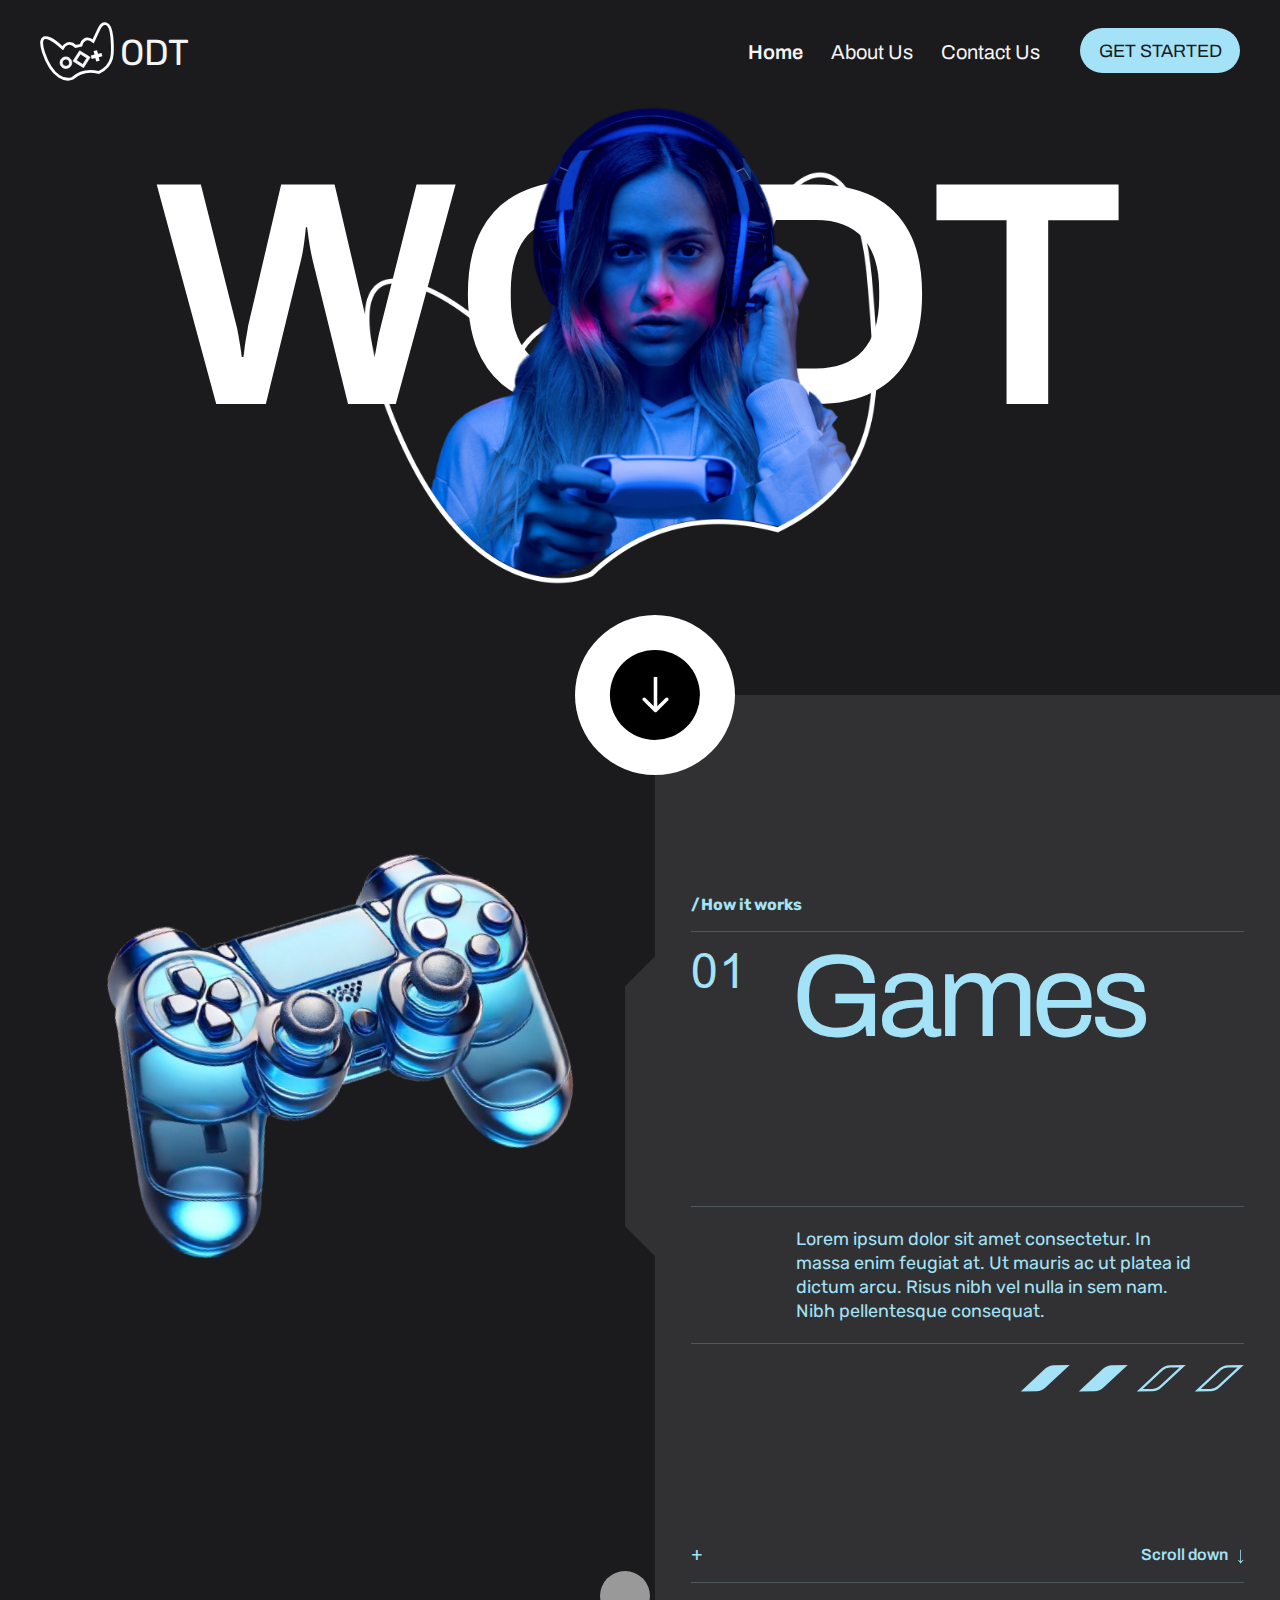
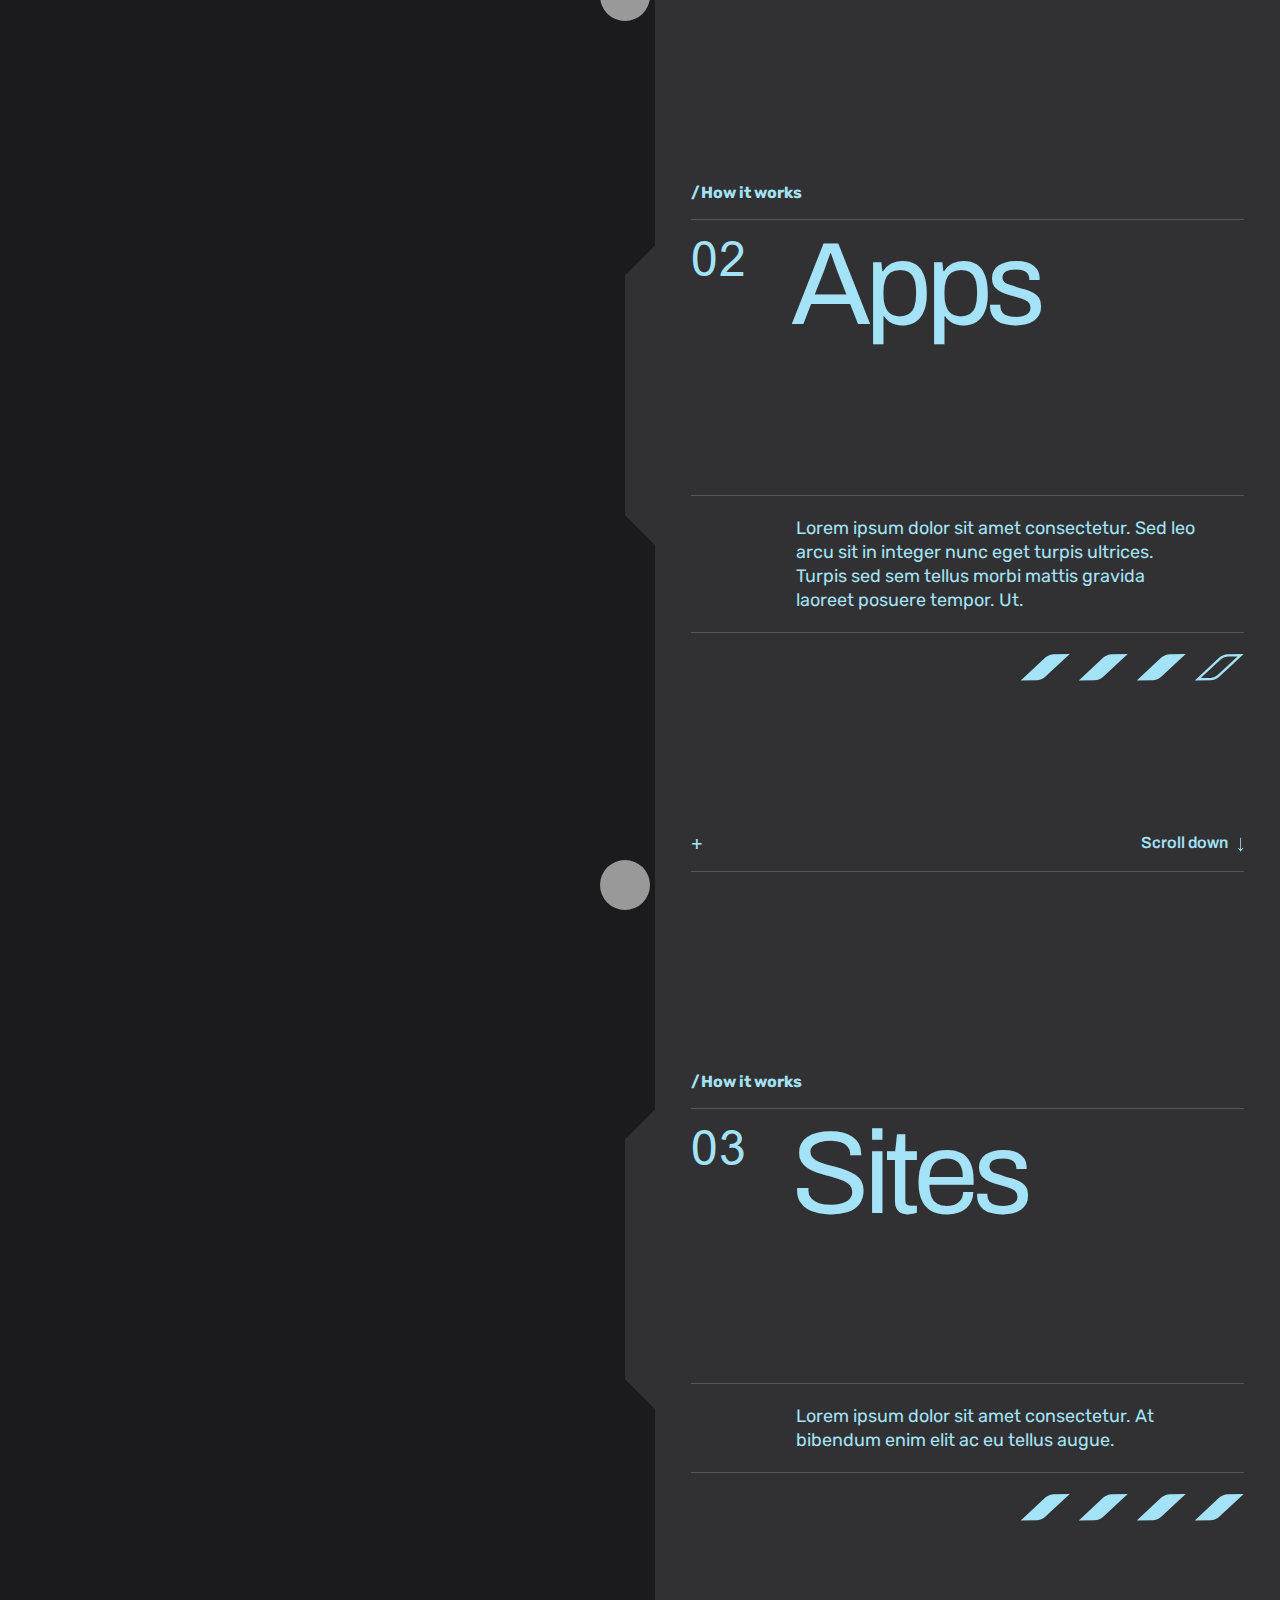
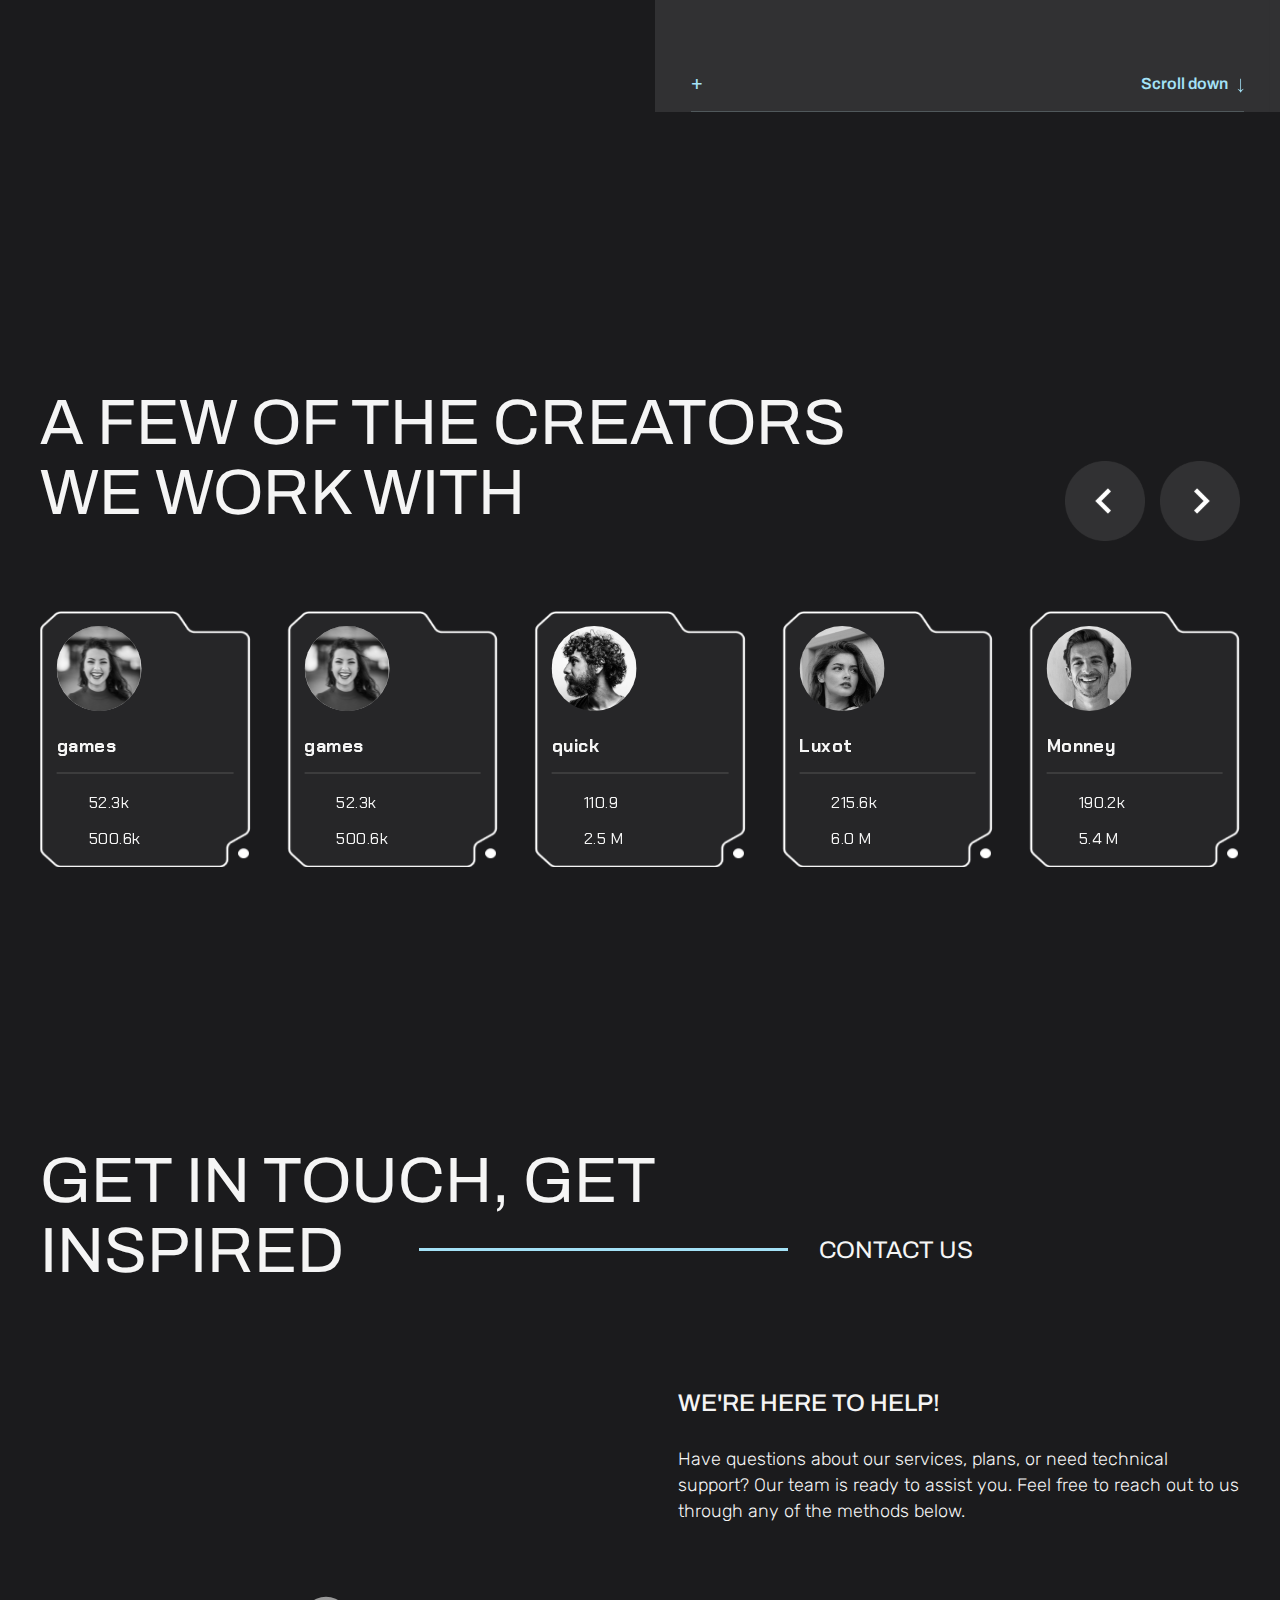
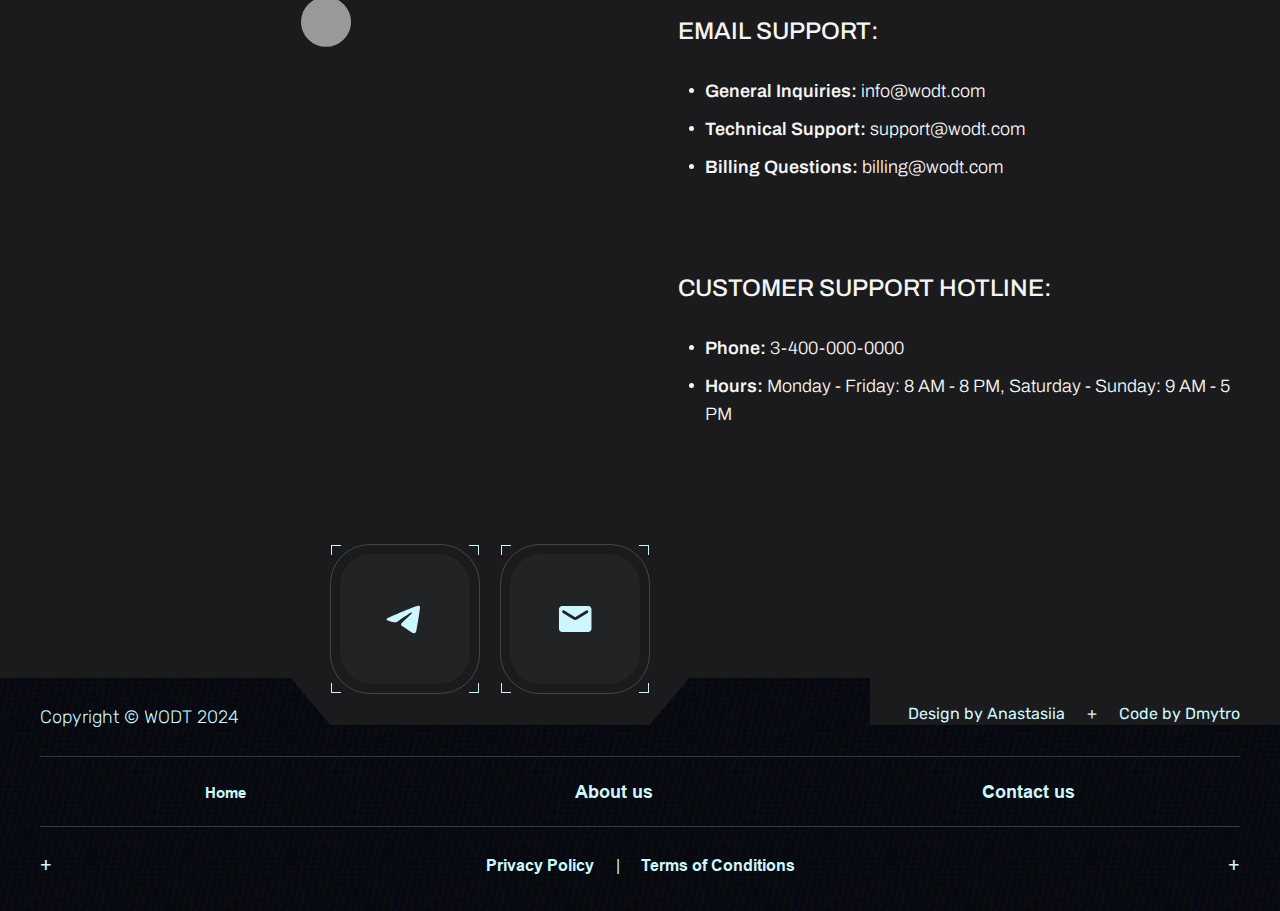
==== commit 1bbdd790: "Add files via upload" ====
--- a/about-us.html
+++ b/about-us.html
@@ -4,9 +4,9 @@
    <meta charset="UTF-8">
    <meta http-equiv="X-UA-Compatible" content="IE=edge">
    <meta name="viewport" content="width=device-width, initial-scale=1.0">
-   <link rel="stylesheet" href="files/lazy-load-for-images/lazy-load-for-images.css?_v=20240630123302">
-   <link rel="stylesheet" href="files/swiper/css/swiper-bundle.min.css?_v=20240630123302">
-   <link rel="stylesheet" href="css/style.min.css?_v=20240630123302">
+   <link rel="stylesheet" href="files/lazy-load-for-images/lazy-load-for-images.css?_v=20240630131107">
+   <link rel="stylesheet" href="files/swiper/css/swiper-bundle.min.css?_v=20240630131107">
+   <link rel="stylesheet" href="css/style.min.css?_v=20240630131107">
    <!--<link rel="icon" type="image/svg+xml" href="favicon.svg">-->
    <title>About Us - WODT</title>
 </head>
@@ -75,7 +75,7 @@
       <main class="main about-us-page">
 
          <div class="about-us-page__head">
-            <div class="n_container">
+            <div class="n_container wrap-lazy-load-image">
                <h1>Wodt</h1>
                <img src="images/contact-us-illustration.png" alt="">
             </div>
@@ -213,9 +213,9 @@
                <div class="work-with__slider swiper-conteiner">
                   <div class="swiper-wrapper">
                      <div class="swiper-slide">
-                        <img class="work-with__sliderBorder" src="images/work-with-slider-border.png" alt="">
-                        <div class="work-with__sliderBlockPhoto">
-                           <img src="images/work-with-slider-photo-2.jpg" alt="">
+                        <img loading="lazy" class="work-with__sliderBorder" src="images/work-with-slider-border.png" alt="">
+                        <div class="work-with__sliderBlockPhoto">
+                           <img loading="lazy" src="images/work-with-slider-photo-2.jpg" alt="">
                         </div>
                         <h3>quick</h3>
                         <div class="work-with__sliderSlideBottom">
@@ -234,9 +234,9 @@
                         </div>
                      </div>
                      <div class="swiper-slide">
-                        <img class="work-with__sliderBorder" src="images/work-with-slider-border.png" alt="">
-                        <div class="work-with__sliderBlockPhoto">
-                           <img src="images/work-with-slider-photo-3.jpg" alt="">
+                        <img loading="lazy" class="work-with__sliderBorder" src="images/work-with-slider-border.png" alt="">
+                        <div class="work-with__sliderBlockPhoto">
+                           <img loading="lazy" src="images/work-with-slider-photo-3.jpg" alt="">
                         </div>
                         <h3>Luxot</h3>
                         <div class="work-with__sliderSlideBottom">
@@ -255,9 +255,9 @@
                         </div>
                      </div>
                      <div class="swiper-slide">
-                        <img class="work-with__sliderBorder" src="images/work-with-slider-border.png" alt="">
-                        <div class="work-with__sliderBlockPhoto">
-                           <img src="images/work-with-slider-photo-4.jpg" alt="">
+                        <img loading="lazy" class="work-with__sliderBorder" src="images/work-with-slider-border.png" alt="">
+                        <div class="work-with__sliderBlockPhoto">
+                           <img loading="lazy" src="images/work-with-slider-photo-4.jpg" alt="">
                         </div>
                         <h3>Monney</h3>
                         <div class="work-with__sliderSlideBottom">
@@ -276,9 +276,9 @@
                         </div>
                      </div>
                      <div class="swiper-slide">
-                        <img class="work-with__sliderBorder" src="images/work-with-slider-border.png" alt="">
-                        <div class="work-with__sliderBlockPhoto">
-                           <img src="images/work-with-slider-photo-5.jpg" alt="">
+                        <img loading="lazy" class="work-with__sliderBorder" src="images/work-with-slider-border.png" alt="">
+                        <div class="work-with__sliderBlockPhoto">
+                           <img loading="lazy" src="images/work-with-slider-photo-5.jpg" alt="">
                         </div>
                         <h3>PeeVR</h3>
                         <div class="work-with__sliderSlideBottom">
@@ -297,9 +297,9 @@
                         </div>
                      </div>
                      <div class="swiper-slide">
-                        <img class="work-with__sliderBorder" src="images/work-with-slider-border.png" alt="">
-                        <div class="work-with__sliderBlockPhoto">
-                           <img src="images/work-with-slider-photo-6.jpg" alt="">
+                        <img loading="lazy" class="work-with__sliderBorder" src="images/work-with-slider-border.png" alt="">
+                        <div class="work-with__sliderBlockPhoto">
+                           <img loading="lazy" src="images/work-with-slider-photo-6.jpg" alt="">
                         </div>
                         <h3>Merry</h3>
                         <div class="work-with__sliderSlideBottom">
@@ -318,9 +318,9 @@
                         </div>
                      </div>
                      <div class="swiper-slide">
-                        <img class="work-with__sliderBorder" src="images/work-with-slider-border.png" alt="">
-                        <div class="work-with__sliderBlockPhoto">
-                           <img src="images/work-with-slider-photo-1.jpg" alt="">
+                        <img loading="lazy" class="work-with__sliderBorder" src="images/work-with-slider-border.png" alt="">
+                        <div class="work-with__sliderBlockPhoto">
+                           <img loading="lazy" src="images/work-with-slider-photo-1.jpg" alt="">
                         </div>
                         <h3>games</h3>
                         <div class="work-with__sliderSlideBottom">
@@ -339,9 +339,9 @@
                         </div>
                      </div>
                      <div class="swiper-slide">
-                        <img class="work-with__sliderBorder" src="images/work-with-slider-border.png" alt="">
-                        <div class="work-with__sliderBlockPhoto">
-                           <img src="images/work-with-slider-photo-1.jpg" alt="">
+                        <img loading="lazy" class="work-with__sliderBorder" src="images/work-with-slider-border.png" alt="">
+                        <div class="work-with__sliderBlockPhoto">
+                           <img loading="lazy" src="images/work-with-slider-photo-1.jpg" alt="">
                         </div>
                         <h3>games</h3>
                         <div class="work-with__sliderSlideBottom">
@@ -481,12 +481,12 @@
 </div>
    </div>
 
-   <script src="js/script.min.js?_v=20240630123302"></script>
-
-   <script src="files/lazy-load-for-images/lazy-load-for-images.js?_v=20240630123302"></script>
+   <script src="js/script.min.js?_v=20240630131107"></script>
+
+   <script src="files/lazy-load-for-images/lazy-load-for-images.js?_v=20240630131107"></script>
    
-   <script src="files/swiper/js/swiper-bundle.min.js?_v=20240630123302"></script>
-   <script src="files/swiper/js/init.js?_v=20240630123302"></script>
+   <script src="files/swiper/js/swiper-bundle.min.js?_v=20240630131107"></script>
+   <script src="files/swiper/js/init.js?_v=20240630131107"></script>
 
 </body>
 </html>--- a/css/style.min.css
+++ b/css/style.min.css
@@ -1 +1 @@
-@charset "UTF-8";@font-face{font-family:Archivo;font-style:normal;font-weight:300;font-stretch:100%;font-display:swap;src:url(../files/fonts/Archivo/300/vietnamese.woff2) format("woff2");unicode-range:U+0102-0103,U+0110-0111,U+0128-0129,U+0168-0169,U+01A0-01A1,U+01AF-01B0,U+0300-0301,U+0303-0304,U+0308-0309,U+0323,U+0329,U+1EA0-1EF9,U+20AB}@font-face{font-family:Archivo;font-style:normal;font-weight:300;font-stretch:100%;font-display:swap;src:url(../files/fonts/Archivo/300/latin-ext.woff2) format("woff2");unicode-range:U+0100-02AF,U+0304,U+0308,U+0329,U+1E00-1E9F,U+1EF2-1EFF,U+2020,U+20A0-20AB,U+20AD-20C0,U+2113,U+2C60-2C7F,U+A720-A7FF}@font-face{font-family:Archivo;font-style:normal;font-weight:300;font-stretch:100%;font-display:swap;src:url(../files/fonts/Archivo/300/latin.woff2) format("woff2");unicode-range:U+0000-00FF,U+0131,U+0152-0153,U+02BB-02BC,U+02C6,U+02DA,U+02DC,U+0304,U+0308,U+0329,U+2000-206F,U+2074,U+20AC,U+2122,U+2191,U+2193,U+2212,U+2215,U+FEFF,U+FFFD}@font-face{font-family:Archivo;font-style:normal;font-weight:400;font-stretch:100%;font-display:swap;src:url(../files/fonts/Archivo/400/vietnamese.woff2) format("woff2");unicode-range:U+0102-0103,U+0110-0111,U+0128-0129,U+0168-0169,U+01A0-01A1,U+01AF-01B0,U+0300-0301,U+0303-0304,U+0308-0309,U+0323,U+0329,U+1EA0-1EF9,U+20AB}@font-face{font-family:Archivo;font-style:normal;font-weight:400;font-stretch:100%;font-display:swap;src:url(../files/fonts/Archivo/400/latin-ext.woff2) format("woff2");unicode-range:U+0100-02AF,U+0304,U+0308,U+0329,U+1E00-1E9F,U+1EF2-1EFF,U+2020,U+20A0-20AB,U+20AD-20C0,U+2113,U+2C60-2C7F,U+A720-A7FF}@font-face{font-family:Archivo;font-style:normal;font-weight:400;font-stretch:100%;font-display:swap;src:url(../files/fonts/Archivo/400/latin.woff2) format("woff2");unicode-range:U+0000-00FF,U+0131,U+0152-0153,U+02BB-02BC,U+02C6,U+02DA,U+02DC,U+0304,U+0308,U+0329,U+2000-206F,U+2074,U+20AC,U+2122,U+2191,U+2193,U+2212,U+2215,U+FEFF,U+FFFD}@font-face{font-family:Archivo;font-style:normal;font-weight:500;font-stretch:100%;font-display:swap;src:url(../files/fonts/Archivo/500/vietnamese.woff2) format("woff2");unicode-range:U+0102-0103,U+0110-0111,U+0128-0129,U+0168-0169,U+01A0-01A1,U+01AF-01B0,U+0300-0301,U+0303-0304,U+0308-0309,U+0323,U+0329,U+1EA0-1EF9,U+20AB}@font-face{font-family:Archivo;font-style:normal;font-weight:500;font-stretch:100%;font-display:swap;src:url(../files/fonts/Archivo/500/latin-ext.woff2) format("woff2");unicode-range:U+0100-02AF,U+0304,U+0308,U+0329,U+1E00-1E9F,U+1EF2-1EFF,U+2020,U+20A0-20AB,U+20AD-20C0,U+2113,U+2C60-2C7F,U+A720-A7FF}@font-face{font-family:Archivo;font-style:normal;font-weight:500;font-stretch:100%;font-display:swap;src:url(../files/fonts/Archivo/500/latin.woff2) format("woff2");unicode-range:U+0000-00FF,U+0131,U+0152-0153,U+02BB-02BC,U+02C6,U+02DA,U+02DC,U+0304,U+0308,U+0329,U+2000-206F,U+2074,U+20AC,U+2122,U+2191,U+2193,U+2212,U+2215,U+FEFF,U+FFFD}@font-face{font-family:Archivo;font-style:normal;font-weight:600;font-stretch:100%;font-display:swap;src:url(../files/fonts/Archivo/600/vietnamese.woff2) format("woff2");unicode-range:U+0102-0103,U+0110-0111,U+0128-0129,U+0168-0169,U+01A0-01A1,U+01AF-01B0,U+0300-0301,U+0303-0304,U+0308-0309,U+0323,U+0329,U+1EA0-1EF9,U+20AB}@font-face{font-family:Archivo;font-style:normal;font-weight:600;font-stretch:100%;font-display:swap;src:url(../files/fonts/Archivo/600/latin-ext.woff2) format("woff2");unicode-range:U+0100-02AF,U+0304,U+0308,U+0329,U+1E00-1E9F,U+1EF2-1EFF,U+2020,U+20A0-20AB,U+20AD-20C0,U+2113,U+2C60-2C7F,U+A720-A7FF}@font-face{font-family:Archivo;font-style:normal;font-weight:600;font-stretch:100%;font-display:swap;src:url(../files/fonts/Archivo/600/latin.woff2) format("woff2");unicode-range:U+0000-00FF,U+0131,U+0152-0153,U+02BB-02BC,U+02C6,U+02DA,U+02DC,U+0304,U+0308,U+0329,U+2000-206F,U+2074,U+20AC,U+2122,U+2191,U+2193,U+2212,U+2215,U+FEFF,U+FFFD}@font-face{font-family:Archivo;font-style:italic;font-weight:600;font-stretch:100%;font-display:swap;src:url(../files/fonts/Archivo/600/italic/vietnamese.woff2) format("woff2");unicode-range:U+0102-0103,U+0110-0111,U+0128-0129,U+0168-0169,U+01A0-01A1,U+01AF-01B0,U+0300-0301,U+0303-0304,U+0308-0309,U+0323,U+0329,U+1EA0-1EF9,U+20AB}@font-face{font-family:Archivo;font-style:italic;font-weight:600;font-stretch:100%;font-display:swap;src:url(../files/fonts/Archivo/600/italic/latin-ext.woff2) format("woff2");unicode-range:U+0100-02AF,U+0304,U+0308,U+0329,U+1E00-1E9F,U+1EF2-1EFF,U+2020,U+20A0-20AB,U+20AD-20C0,U+2113,U+2C60-2C7F,U+A720-A7FF}@font-face{font-family:Archivo;font-style:italic;font-weight:600;font-stretch:100%;font-display:swap;src:url(../files/fonts/Archivo/600/italic/latin.woff2) format("woff2");unicode-range:U+0000-00FF,U+0131,U+0152-0153,U+02BB-02BC,U+02C6,U+02DA,U+02DC,U+0304,U+0308,U+0329,U+2000-206F,U+2074,U+20AC,U+2122,U+2191,U+2193,U+2212,U+2215,U+FEFF,U+FFFD}@font-face{font-family:Arial;src:url(../files/fonts/Arial/Arial-Bold.woff2) format("woff2");font-weight:700;font-style:normal;font-display:swap}@font-face{font-family:Arial;src:url(../files/fonts/Arial/Arial-Regular.woff2) format("woff2");font-weight:400;font-style:normal;font-display:swap}@font-face{font-family:Rubik;font-style:normal;font-weight:300;font-display:swap;src:url(../files/fonts/Rubik/300/arabic.woff2) format("woff2");unicode-range:U+0600-06FF,U+0750-077F,U+0870-088E,U+0890-0891,U+0898-08E1,U+08E3-08FF,U+200C-200E,U+2010-2011,U+204F,U+2E41,U+FB50-FDFF,U+FE70-FE74,U+FE76-FEFC,U+102E0-102FB,U+10E60-10E7E,U+10EFD-10EFF,U+1EE00-1EE03,U+1EE05-1EE1F,U+1EE21-1EE22,U+1EE24,U+1EE27,U+1EE29-1EE32,U+1EE34-1EE37,U+1EE39,U+1EE3B,U+1EE42,U+1EE47,U+1EE49,U+1EE4B,U+1EE4D-1EE4F,U+1EE51-1EE52,U+1EE54,U+1EE57,U+1EE59,U+1EE5B,U+1EE5D,U+1EE5F,U+1EE61-1EE62,U+1EE64,U+1EE67-1EE6A,U+1EE6C-1EE72,U+1EE74-1EE77,U+1EE79-1EE7C,U+1EE7E,U+1EE80-1EE89,U+1EE8B-1EE9B,U+1EEA1-1EEA3,U+1EEA5-1EEA9,U+1EEAB-1EEBB,U+1EEF0-1EEF1}@font-face{font-family:Rubik;font-style:normal;font-weight:300;font-display:swap;src:url(../files/fonts/Rubik/300/cyrillic-ext.woff2) format("woff2");unicode-range:U+0460-052F,U+1C80-1C88,U+20B4,U+2DE0-2DFF,U+A640-A69F,U+FE2E-FE2F}@font-face{font-family:Rubik;font-style:normal;font-weight:300;font-display:swap;src:url(../files/fonts/Rubik/300/cyrillic.woff2) format("woff2");unicode-range:U+0301,U+0400-045F,U+0490-0491,U+04B0-04B1,U+2116}@font-face{font-family:Rubik;font-style:normal;font-weight:300;font-display:swap;src:url(../files/fonts/Rubik/300/hebrew.woff2) format("woff2");unicode-range:U+0590-05FF,U+200C-2010,U+20AA,U+25CC,U+FB1D-FB4F}@font-face{font-family:Rubik;font-style:normal;font-weight:300;font-display:swap;src:url(../files/fonts/Rubik/300/latin-ext.woff2) format("woff2");unicode-range:U+0100-02AF,U+0304,U+0308,U+0329,U+1E00-1E9F,U+1EF2-1EFF,U+2020,U+20A0-20AB,U+20AD-20C0,U+2113,U+2C60-2C7F,U+A720-A7FF}@font-face{font-family:Rubik;font-style:normal;font-weight:300;font-display:swap;src:url(../files/fonts/Rubik/300/latin.woff2) format("woff2");unicode-range:U+0000-00FF,U+0131,U+0152-0153,U+02BB-02BC,U+02C6,U+02DA,U+02DC,U+0304,U+0308,U+0329,U+2000-206F,U+2074,U+20AC,U+2122,U+2191,U+2193,U+2212,U+2215,U+FEFF,U+FFFD}@font-face{font-family:Rubik;font-style:normal;font-weight:400;font-display:swap;src:url(../files/fonts/Rubik/400/arabic.woff2) format("woff2");unicode-range:U+0600-06FF,U+0750-077F,U+0870-088E,U+0890-0891,U+0898-08E1,U+08E3-08FF,U+200C-200E,U+2010-2011,U+204F,U+2E41,U+FB50-FDFF,U+FE70-FE74,U+FE76-FEFC,U+102E0-102FB,U+10E60-10E7E,U+10EFD-10EFF,U+1EE00-1EE03,U+1EE05-1EE1F,U+1EE21-1EE22,U+1EE24,U+1EE27,U+1EE29-1EE32,U+1EE34-1EE37,U+1EE39,U+1EE3B,U+1EE42,U+1EE47,U+1EE49,U+1EE4B,U+1EE4D-1EE4F,U+1EE51-1EE52,U+1EE54,U+1EE57,U+1EE59,U+1EE5B,U+1EE5D,U+1EE5F,U+1EE61-1EE62,U+1EE64,U+1EE67-1EE6A,U+1EE6C-1EE72,U+1EE74-1EE77,U+1EE79-1EE7C,U+1EE7E,U+1EE80-1EE89,U+1EE8B-1EE9B,U+1EEA1-1EEA3,U+1EEA5-1EEA9,U+1EEAB-1EEBB,U+1EEF0-1EEF1}@font-face{font-family:Rubik;font-style:normal;font-weight:400;font-display:swap;src:url(../files/fonts/Rubik/400/cyrillic-ext.woff2) format("woff2");unicode-range:U+0460-052F,U+1C80-1C88,U+20B4,U+2DE0-2DFF,U+A640-A69F,U+FE2E-FE2F}@font-face{font-family:Rubik;font-style:normal;font-weight:400;font-display:swap;src:url(../files/fonts/Rubik/400/cyrillic.woff2) format("woff2");unicode-range:U+0301,U+0400-045F,U+0490-0491,U+04B0-04B1,U+2116}@font-face{font-family:Rubik;font-style:normal;font-weight:400;font-display:swap;src:url(../files/fonts/Rubik/400/hebrew.woff2) format("woff2");unicode-range:U+0590-05FF,U+200C-2010,U+20AA,U+25CC,U+FB1D-FB4F}@font-face{font-family:Rubik;font-style:normal;font-weight:400;font-display:swap;src:url(../files/fonts/Rubik/400/latin-ext.woff2) format("woff2");unicode-range:U+0100-02AF,U+0304,U+0308,U+0329,U+1E00-1E9F,U+1EF2-1EFF,U+2020,U+20A0-20AB,U+20AD-20C0,U+2113,U+2C60-2C7F,U+A720-A7FF}@font-face{font-family:Rubik;font-style:normal;font-weight:400;font-display:swap;src:url(../files/fonts/Rubik/400/latin.woff2) format("woff2");unicode-range:U+0000-00FF,U+0131,U+0152-0153,U+02BB-02BC,U+02C6,U+02DA,U+02DC,U+0304,U+0308,U+0329,U+2000-206F,U+2074,U+20AC,U+2122,U+2191,U+2193,U+2212,U+2215,U+FEFF,U+FFFD}@font-face{font-family:Rubik;font-style:normal;font-weight:700;font-display:swap;src:url(../files/fonts/Rubik/700/arabic.woff2) format("woff2");unicode-range:U+0600-06FF,U+0750-077F,U+0870-088E,U+0890-0891,U+0898-08E1,U+08E3-08FF,U+200C-200E,U+2010-2011,U+204F,U+2E41,U+FB50-FDFF,U+FE70-FE74,U+FE76-FEFC,U+102E0-102FB,U+10E60-10E7E,U+10EFD-10EFF,U+1EE00-1EE03,U+1EE05-1EE1F,U+1EE21-1EE22,U+1EE24,U+1EE27,U+1EE29-1EE32,U+1EE34-1EE37,U+1EE39,U+1EE3B,U+1EE42,U+1EE47,U+1EE49,U+1EE4B,U+1EE4D-1EE4F,U+1EE51-1EE52,U+1EE54,U+1EE57,U+1EE59,U+1EE5B,U+1EE5D,U+1EE5F,U+1EE61-1EE62,U+1EE64,U+1EE67-1EE6A,U+1EE6C-1EE72,U+1EE74-1EE77,U+1EE79-1EE7C,U+1EE7E,U+1EE80-1EE89,U+1EE8B-1EE9B,U+1EEA1-1EEA3,U+1EEA5-1EEA9,U+1EEAB-1EEBB,U+1EEF0-1EEF1}@font-face{font-family:Rubik;font-style:normal;font-weight:700;font-display:swap;src:url(../files/fonts/Rubik/700/cyrillic-ext.woff2) format("woff2");unicode-range:U+0460-052F,U+1C80-1C88,U+20B4,U+2DE0-2DFF,U+A640-A69F,U+FE2E-FE2F}@font-face{font-family:Rubik;font-style:normal;font-weight:700;font-display:swap;src:url(../files/fonts/Rubik/700/cyrillic.woff2) format("woff2");unicode-range:U+0301,U+0400-045F,U+0490-0491,U+04B0-04B1,U+2116}@font-face{font-family:Rubik;font-style:normal;font-weight:700;font-display:swap;src:url(../files/fonts/Rubik/700/hebrew.woff2) format("woff2");unicode-range:U+0590-05FF,U+200C-2010,U+20AA,U+25CC,U+FB1D-FB4F}@font-face{font-family:Rubik;font-style:normal;font-weight:700;font-display:swap;src:url(../files/fonts/Rubik/700/latin-ext.woff2) format("woff2");unicode-range:U+0100-02AF,U+0304,U+0308,U+0329,U+1E00-1E9F,U+1EF2-1EFF,U+2020,U+20A0-20AB,U+20AD-20C0,U+2113,U+2C60-2C7F,U+A720-A7FF}@font-face{font-family:Rubik;font-style:normal;font-weight:700;font-display:swap;src:url(../files/fonts/Rubik/700/latin.woff2) format("woff2");unicode-range:U+0000-00FF,U+0131,U+0152-0153,U+02BB-02BC,U+02C6,U+02DA,U+02DC,U+0304,U+0308,U+0329,U+2000-206F,U+2074,U+20AC,U+2122,U+2191,U+2193,U+2212,U+2215,U+FEFF,U+FFFD}@font-face{font-family:"Chakra Petch";font-style:normal;font-weight:400;font-display:swap;src:url(../files/fonts/ChakraPetch/400/thai.woff2) format("woff2");unicode-range:U+0E01-0E5B,U+200C-200D,U+25CC}@font-face{font-family:"Chakra Petch";font-style:normal;font-weight:400;font-display:swap;src:url(../files/fonts/ChakraPetch/400/vietnamese.woff2) format("woff2");unicode-range:U+0102-0103,U+0110-0111,U+0128-0129,U+0168-0169,U+01A0-01A1,U+01AF-01B0,U+0300-0301,U+0303-0304,U+0308-0309,U+0323,U+0329,U+1EA0-1EF9,U+20AB}@font-face{font-family:"Chakra Petch";font-style:normal;font-weight:400;font-display:swap;src:url(../files/fonts/ChakraPetch/400/latin-ext.woff2) format("woff2");unicode-range:U+0100-02AF,U+0304,U+0308,U+0329,U+1E00-1E9F,U+1EF2-1EFF,U+2020,U+20A0-20AB,U+20AD-20C0,U+2113,U+2C60-2C7F,U+A720-A7FF}@font-face{font-family:"Chakra Petch";font-style:normal;font-weight:400;font-display:swap;src:url(../files/fonts/ChakraPetch/400/latin.woff2) format("woff2");unicode-range:U+0000-00FF,U+0131,U+0152-0153,U+02BB-02BC,U+02C6,U+02DA,U+02DC,U+0304,U+0308,U+0329,U+2000-206F,U+2074,U+20AC,U+2122,U+2191,U+2193,U+2212,U+2215,U+FEFF,U+FFFD}@font-face{font-family:"Chakra Petch";font-style:normal;font-weight:700;font-display:swap;src:url(../files/fonts/ChakraPetch/700/thai.woff2) format("woff2");unicode-range:U+0E01-0E5B,U+200C-200D,U+25CC}@font-face{font-family:"Chakra Petch";font-style:normal;font-weight:700;font-display:swap;src:url(../files/fonts/ChakraPetch/700/vietnamese.woff2) format("woff2");unicode-range:U+0102-0103,U+0110-0111,U+0128-0129,U+0168-0169,U+01A0-01A1,U+01AF-01B0,U+0300-0301,U+0303-0304,U+0308-0309,U+0323,U+0329,U+1EA0-1EF9,U+20AB}@font-face{font-family:"Chakra Petch";font-style:normal;font-weight:700;font-display:swap;src:url(../files/fonts/ChakraPetch/700/latin-ext.woff2) format("woff2");unicode-range:U+0100-02AF,U+0304,U+0308,U+0329,U+1E00-1E9F,U+1EF2-1EFF,U+2020,U+20A0-20AB,U+20AD-20C0,U+2113,U+2C60-2C7F,U+A720-A7FF}@font-face{font-family:"Chakra Petch";font-style:normal;font-weight:700;font-display:swap;src:url(../files/fonts/ChakraPetch/700/latin.woff2) format("woff2");unicode-range:U+0000-00FF,U+0131,U+0152-0153,U+02BB-02BC,U+02C6,U+02DA,U+02DC,U+0304,U+0308,U+0329,U+2000-206F,U+2074,U+20AC,U+2122,U+2191,U+2193,U+2212,U+2215,U+FEFF,U+FFFD}*,::after,::before{box-sizing:border-box;margin:0;padding:0}button{background:0 0;border:none;cursor:pointer}img,picture{height:auto;max-width:100%;vertical-align:top}/*! normalize.css v8.0.1 | MIT License | github.com/necolas/normalize.css */html{line-height:1.15;-webkit-text-size-adjust:100%}body{margin:0}main{display:block}h1{font-size:2em;margin:.67em 0}hr{box-sizing:content-box;height:0;overflow:visible}pre{font-family:monospace,monospace;font-size:1em}a{background-color:transparent}abbr[title]{border-bottom:none;text-decoration:underline;-webkit-text-decoration:underline dotted;text-decoration:underline dotted}b,strong{font-weight:700}code,kbd,samp{font-family:monospace,monospace;font-size:1em}small{font-size:80%}sub,sup{font-size:75%;line-height:0;position:relative;vertical-align:baseline}sub{bottom:-.25em}sup{top:-.5em}img{border-style:none}button,input,optgroup,select,textarea{font-family:inherit;font-size:100%;line-height:1.15;margin:0}button,input{overflow:visible}button,select{text-transform:none}[type=button],[type=reset],[type=submit],button{-webkit-appearance:button}[type=button]::-moz-focus-inner,[type=reset]::-moz-focus-inner,[type=submit]::-moz-focus-inner,button::-moz-focus-inner{border-style:none;padding:0}[type=button]:-moz-focusring,[type=reset]:-moz-focusring,[type=submit]:-moz-focusring,button:-moz-focusring{outline:1px dotted ButtonText}fieldset{padding:.35em .75em .625em}legend{box-sizing:border-box;color:inherit;display:table;max-width:100%;padding:0;white-space:normal}progress{vertical-align:baseline}textarea{overflow:auto}[type=checkbox],[type=radio]{box-sizing:border-box;padding:0}[type=number]::-webkit-inner-spin-button,[type=number]::-webkit-outer-spin-button{height:auto}[type=search]{-webkit-appearance:textfield;outline-offset:-2px}[type=search]::-webkit-search-decoration{-webkit-appearance:none}::-webkit-file-upload-button{-webkit-appearance:button;font:inherit}details{display:block}summary{display:list-item}template{display:none}[hidden]{display:none}body,html{height:100%}.wrapper{display:flex;flex-direction:column;min-height:100vh}main.main{flex:1;padding-top:190px}body{background-color:#1b1b1d;color:#f5f5f5;font-family:Archivo,sans-serif;font-size:18px;font-style:normal;font-weight:400;line-height:26px;margin:0}body._lock{overflow:hidden}body::-webkit-scrollbar{width:12px}body::-webkit-scrollbar-track{background:#424242}body::-webkit-scrollbar-thumb{background-color:#868686;border-radius:20px;border:3px solid #424242}body p{font-family:Rubik,sans-serif;font-weight:300}body p strong{font-weight:700}.n_container{margin-left:auto;margin-right:auto;max-width:1555px;padding-left:40px;padding-right:40px}.wrap-sec-title{align-items:flex-end;display:flex;position:relative;max-width:933px}.wrap-sec-title::after{background-color:#a4e2f7;border-radius:3px;bottom:34px;content:"";display:block;height:3px;left:15px;position:absolute;width:calc(100% - 50px)}.wrap-sec-title h2 span{padding-right:75px}.wrap-sec-title h2 span,.wrap-sec-title h3{background-color:#1b1b1d;position:relative;z-index:1}.wrap-sec-title h3{display:table;font-size:24px;line-height:26.11px;margin:0 0 22px auto;padding-left:31px;text-align:right;text-transform:uppercase;white-space:nowrap}.n_sec-title{font-size:64px;line-height:69.63px;margin:0;text-transform:uppercase}h1,h2,h3,h4,h5,h6{font-weight:400}.n_object-fit{left:0;height:100%;-o-object-fit:cover;object-fit:cover;position:absolute;top:0;width:100%;z-index:1}.wrap-lazy-load-image{position:relative}.wrap-lazy-load-image img,.wrap-lazy-load-image.img-loaded .sk-spinner-pulse{opacity:0}.wrap-lazy-load-image img{transition:.3s ease 0s}.wrap-lazy-load-image.img-loaded img{opacity:1}.sk-spinner-pulse{animation:sk-spinner-pulse 1s infinite ease-in-out;background-color:#999;border-radius:100%;left:50%;height:50px;margin-left:-25px;margin-top:-25px;position:absolute;top:50%;width:50px;z-index:0}.wrap-lazy-load-image.img-loaded .sk-spinner-pulse{z-index:-100}.wrap-lazy-load-image.img-loaded img{z-index:1}@keyframes sk-spinner-pulse{0%{transform:scale(0)}100%{opacity:0;transform:scale(1)}}body.lock{overflow:hidden}.popup{background-color:rgba(0,0,0,.8);color:#fff;height:100%;left:0;opacity:0;position:fixed;transition:all .6s ease 0s;top:0;overflow-y:auto;overflow-x:hidden;visibility:hidden;width:100%;z-index:105}.popup.open{opacity:1;visibility:visible}.popup__body{align-items:center;display:flex;justify-content:center;min-height:100vh;padding-bottom:50px;padding-right:50px;padding-left:50px;padding-top:50px}.popup__content{background-color:#1e3932;max-width:100%;padding:80px 40px 20px 36px;position:relative;width:850px}.popup__content-image{padding:0!important}.popup__content-image img{max-width:100%;vertical-align:top}.popup__close{align-items:center;height:32px;display:flex;justify-content:center;position:absolute;right:8px;top:18px;width:32px}.popup__form p{font-size:18px;font-weight:400;line-height:21.6px;margin:0 0 23px}.popup__form input{background:0 0;border:none;border-bottom:1px solid #8e9c98;font-family:Raleway,sans-serif;font-size:16px;font-weight:400;line-height:20.8px;margin-bottom:15px;padding-bottom:2px;width:100%}.popup__form input::-moz-placeholder{color:#fff}.popup__form input::placeholder{color:#fff}.popup__items{display:flex;flex-wrap:wrap}.popup__item{padding-bottom:37px;width:100%}.popup__item:nth-child(1){padding-top:23px;position:relative}.popup__item:nth-child(1)::after{background-color:rgba(255,255,255,.1);content:"";display:block;height:100%;position:absolute;width:1px}.popup__item:nth-child(1) a{font-family:"Stravinsky Trial",sans-serif;font-size:48px;font-weight:400;line-height:60px}.popup__item:nth-child(1) p{font-size:18px;font-weight:300;line-height:21.6px;margin:11px 0 0}.popup__item:nth-child(1) img{margin-top:43px}.popup__item:nth-child(2){padding-top:38px}.popup__item:nth-child(3){padding-bottom:0;padding-top:38px}.popup__item:nth-child(3) img{display:table;margin:0 auto}.popup .events__blockButton{color:#fff!important;margin-top:32px!important}.popup .events__blockButton::after{content:url("data:image/svg+xml;charset=UTF-8,%3csvg width='37' height='6' viewBox='0 0 37 6' fill='none' xmlns='http://www.w3.org/2000/svg'%3e%3cpath d='M0 5.5H37C35.138 5.5 32.79 4.43443 32.0611 0.5' stroke='white'/%3e%3c/svg%3e")}a{color:inherit;transition:color .3s;text-decoration:none}.header{left:0;position:fixed;right:0;top:0;width:100%;z-index:102}.header.n_hidden .header__wrapper{transform:translateY(-110%)}.header.n_scroll .header__wrapper{background-color:#1b1b1d;top:0}.header__close-menu{background:0 0;display:block;height:44px;position:relative;width:44px}.header__wrapper{background-color:#1b1b1d;left:0;padding-bottom:3px;padding-top:8px;position:fixed;transition:.2s;top:60px;width:100%;z-index:50}.header-container{align-items:center;display:flex;height:86px;position:relative}.header__blockLogo,.header__btn-menu{position:relative;z-index:6}.header__blockLogo{align-items:center;display:flex;margin-right:auto;padding-right:25px}.header__blockLogo a,.header__blockLogo img{height:auto;width:112px}.header__blockLogo p{font-size:46px;font-weight:400;line-height:50.05px;margin:0;text-transform:uppercase}.header__right{align-items:center;display:flex;margin-left:40px}.header__btn{align-items:center;background-color:#a4e2f7;border-radius:100px;color:#1b1b1d;display:flex;justify-content:center;font-size:20px;font-weight:400;line-height:28px;height:52px;min-width:188px;padding-left:8px;padding-right:8px;transform:translateY(-3px);text-align:center;text-transform:uppercase;transition:.3s ease 0s}.header__btn-menu{font-size:0}.header .menu__list>li{position:relative}.header .menu-item{position:relative}.header .menu__link a,.header .menu__sub-link a{transition:all .3s ease 0s!important}.header .menu__sub-list li{list-style:none}.header .menu__arrow{bottom:0;display:block;height:10px;font-size:0;overflow:hidden;margin-left:10px;position:relative;transition:transform .3s ease 0s;width:10px}.header .menu__arrow svg{left:0;max-width:100%;position:absolute;top:0}body._touch .header .menu__list>li._active .menu__sub-list{top:calc(100% - 0px)}body._pc .header .menu__list>li:hover .menu__sub-list{opacity:1;pointer-events:all;transform:perspective(400px) rotateX(0);visibility:visible}body._touch .header .menu__list{flex:0 0 auto}body._touch .header .menu__list>li._active .menu__arrow{transform:scale(1,-1)}.first-screen{overflow:hidden}.first-screen h1{font-size:128px;font-weight:300;line-height:139.26px;margin:0 0 -221px;text-transform:uppercase}.first-screen__title-row{align-items:center;background-color:#1b1b1d;display:flex;position:relative;z-index:2}.first-screen__title-row:nth-child(2){font-style:italic;font-weight:600;padding-left:37.2%}.first-screen__title-row:nth-child(3){display:table;margin-left:auto;position:relative}.first-screen__title-row:nth-child(3) .name{padding-bottom:36px;position:relative;z-index:2}.first-screen__title-row:nth-child(3) .name span{position:relative;z-index:3}.first-screen__title-row:nth-child(3) .name::after{background-color:#1b1b1d;border-bottom-left-radius:20px;bottom:0;content:"";left:-16.6%;position:absolute;right:1px;top:0;width:calc(100% + 120px);z-index:1}.first-screen__title-row:nth-child(3) .name .fillet-element{bottom:0;position:absolute;z-index:3}.first-screen__title-row:nth-child(3) .name .fillet-element.left{left:1px;transform:translate(-126px,-88px)}.first-screen__title-row:nth-child(3) .name .fillet-element.right{right:0;transform:translateY(100%)}.first-screen__title-row .columns{align-items:center;display:flex}.first-screen__title-row .column{display:flex;flex-direction:column}.first-screen__title-row .column .wrap-images{align-items:center;display:flex;margin-left:46px}.first-screen__title-row .column.info{padding-left:38px}.first-screen__title-row .column.info span:nth-child(1){font-size:42px;font-weight:600;line-height:45.7px;margin-bottom:7px;text-transform:lowercase}.first-screen__title-row .column.info span:nth-child(2){font-size:24px;font-weight:400;line-height:26.11px;text-transform:uppercase}.first-screen__title-row .column .blockImage{border:3.5px solid #1b1b1d;border-radius:50%;display:block;height:91px;position:relative;width:91px}.first-screen__title-row .column .blockImage:not(:first-child){margin-left:-34px}.first-screen__title-row .column .blockImage:nth-child(1){z-index:0}.first-screen__title-row .column .blockImage:nth-child(2){z-index:1}.first-screen__title-row .column .blockImage:nth-child(3){z-index:2}.first-screen__title-row .column .blockImage img{border-radius:inherit;left:0;height:100%;-o-object-fit:cover;object-fit:cover;position:absolute;top:0;width:100%}.first-screen__title-row a{align-items:center;background-color:#a4e2f7;border-radius:100px;color:#1b1b1d;display:flex;justify-content:center;font-size:28px;font-style:normal;font-weight:400;line-height:30.46px;height:77px;margin-left:61px;padding:10px 18px;text-align:center;width:327px;max-width:100%}.first-screen__item{width:100%}.first-screen__item:nth-child(1) .first-screen__blockImage{padding-bottom:69%;z-index:2}.first-screen__item:nth-child(2) .first-screen__blockImage{height:504px}.first-screen__blockImage{border-radius:20px;display:block;position:relative}.first-screen__blockImage img{border-radius:inherit;left:0;height:100%;-o-object-fit:cover;object-fit:cover;position:absolute;top:0;width:100%}.first-screen__blockInfo{background-color:#a4e2f7;border-radius:20px;margin-top:42px;padding:22px 28px 27px}.first-screen__blockInfoCategories{display:flex;flex-wrap:wrap}.first-screen__blockInfoCategories a{border-radius:100px;border:1px solid #1b1b1d;color:#1b1b1d;display:block;font-size:18px;font-weight:400;line-height:19.58px;margin:7px 15px 7px 0;padding:11px 25px 8.5px;text-align:center;transition:.3s;text-transform:uppercase}.first-screen__blockInfoCategories a.active{background-color:#1b1b1d;color:#f5f5f5;font-weight:300}.first-screen__blockInfoBottom{align-items:flex-end;display:flex;margin-top:26px}.first-screen__blockInfoBottom a{color:#1b1b1d;font-size:32px;font-weight:400;line-height:34.82px;margin-right:20px;text-transform:uppercase}.first-screen__blockInfoBottom img{margin-bottom:7px;transition:.2s}.banner{margin-bottom:8px;margin-top:84px;position:relative}.banner img.laptop{left:50%;max-width:58%;position:absolute;top:50%;transform:translate(-25%,-62.7%);z-index:3}.about-us{padding-top:150px}.about-us .wrap-sec-title{margin-bottom:75px}.about-us__items{margin-bottom:87px}.about-us__itemBlockTitle h1,.about-us__itemBlockTitle h2,.about-us__itemBlockTitle h3,.about-us__itemBlockTitle h4,.about-us__itemBlockTitle h5,.about-us__itemBlockTitle h6{font-size:24px;font-weight:500;line-height:26px;margin:0 0 25px;text-transform:uppercase}.about-us__itemBlockImage{border-radius:15px;display:block;padding-bottom:68.5%;position:relative;width:100%}.about-us__itemBlockImage.reflection{transform:scale(-1,1)}.about-us__itemBlockImage img{border-radius:inherit;left:0;height:100%;-o-object-fit:cover;object-fit:cover;position:absolute;top:0;width:100%}.effectiveMarketing__progresBar{margin-bottom:64px;position:relative}.effectiveMarketing__progresBarName{font-size:24px;font-weight:500;line-height:26.11px;margin-bottom:20px;padding-right:75px;text-transform:uppercase}.effectiveMarketing__progresBarWrapFilling{background-color:#474748;border-radius:21px;height:20px}.effectiveMarketing__progresBarFilling{background-color:#a4e2f7;border-radius:inherit;height:inherit;transition:2s}.effectiveMarketing__progresBarFilling.width-zero{width:0!important}.effectiveMarketing__progresBarFilling.width-zero .effectiveMarketing__progresBarPercent{opacity:0}.effectiveMarketing__progresBarPercent{font-size:20px;font-weight:500;line-height:30px;text-align:right;left:auto;opacity:1;position:absolute;right:0;transition:.3s;transform:translate(-17px,-150%);transition-delay:2.6s}.services{padding-bottom:120px;padding-top:105px}.services__items{display:flex;flex-wrap:wrap;margin:146px -20px 0}.services__item{background:rgba(245,245,245,.1);border-radius:15px;margin:0 20px 40px;padding:55px 46px;width:calc(50% - 40px)}.services__item.active{background-color:#a4e2f7;color:#1b1b1d}.services__item.active .services__itemBlockIcon{background-color:#1b1b1d}.services__item.active .services__itemBlockIcon svg path{fill:#a4e2f7}.services__itemBlockIcon{align-items:center;background-color:#a4e2f7;border-radius:50%;display:flex;justify-content:center;height:55px;margin-bottom:35px;width:55px}.services__itemBlockIcon svg path{fill:#1b1b1d}.services__itemBlockTitle h1,.services__itemBlockTitle h2,.services__itemBlockTitle h3,.services__itemBlockTitle h4,.services__itemBlockTitle h5,.services__itemBlockTitle h6{font-size:24px;font-weight:500;line-height:26px;margin:0 0 35px;text-transform:uppercase}.block-info{padding-bottom:108px;padding-top:70px}.block-info .block-info__itemBlock{padding-left:82px}.block-info__itemWrapBlockImage{position:relative}.block-info__itemWrapBlockImage img{bottom:-11.7%;max-width:98%;position:absolute;right:-3.4%;z-index:2}.block-info__itemBlock:not(:last-child){margin-bottom:12%}.block-info__itemBlockImage{border-radius:15px;display:block;padding-bottom:63.3%}.block-info__itemBlockImage img{border-radius:inherit;left:0;height:100%;-o-object-fit:cover;object-fit:cover;max-width:100%;position:absolute;top:0;width:100%;z-index:0}.block-info__itemBlock h1,.block-info__itemBlock h2,.block-info__itemBlock h3,.block-info__itemBlock h4,.block-info__itemBlock h5,.block-info__itemBlock h6{font-size:24px;font-weight:500;line-height:26px;margin:0 0 25px;text-transform:uppercase}.portfolio{padding-bottom:50px}.portfolio__itemReadMore{color:#a4e2f7!important;display:table;font-size:24px;font-weight:400;line-height:26.11px;margin-top:68px;text-transform:uppercase}.portfolio__itemReadMore::after{content:url("data:image/svg+xml;charset=UTF-8,%3csvg width='20' height='16' viewBox='0 0 20 16' fill='none' xmlns='http://www.w3.org/2000/svg'%3e%3cpath d='M12.5 15.5L10.75 13.6875L15.1875 9.25H0V6.75H15.1875L10.75 2.3125L12.5 0.5L20 8L12.5 15.5Z' fill='%23A4E2F7'/%3e%3c/svg%3e");margin-left:33px;transition:.3s}.counter-block{background-color:#a4e2f7;border-radius:15px;display:flex;padding:63px 84px 67px}.counter-block__column{padding-left:8px;padding-right:8px;width:33.3333%}.counter-block__column h4,.counter-block__column p{color:#1b1b1d;margin:0}.counter-block__column h4{font-size:55px;font-weight:600;line-height:59.84px}.counter-block__column p{font-size:20px;font-weight:500;line-height:21.76px;margin-top:15px;text-transform:uppercase}.block-ticker{margin-bottom:150px;margin-top:32px;padding-bottom:150px;padding-top:150px;overflow:hidden}.block-ticker .ticker{overflow:hidden}.block-ticker .ticker__wrapper{position:relative}.block-ticker .ticker.top{background-color:#a4e2f7;position:relative;z-index:3}.block-ticker .ticker.top a,.block-ticker .ticker.top span{color:#1b1b1b}.block-ticker .ticker.bottom,.block-ticker .ticker.middle{background-color:rgba(245,245,245,.1);margin-top:-100px;margin-left:-50px;left:53%;position:absolute;width:calc(100% + 100px)}.block-ticker .ticker.bottom a,.block-ticker .ticker.bottom span,.block-ticker .ticker.middle a,.block-ticker .ticker.middle span{color:#f5f5f5}.block-ticker .ticker.bottom a::after,.block-ticker .ticker.bottom span::after,.block-ticker .ticker.middle a::after,.block-ticker .ticker.middle span::after{background-color:#f5f5f5}.block-ticker .ticker.middle{transform:translateX(-50%) rotate(7deg);z-index:2}.block-ticker .ticker.bottom{transform:translateX(-50%) rotate(-7deg);z-index:1}.block-ticker .ticker.bottom,.block-ticker .ticker.middle,.block-ticker .ticker.top{padding-bottom:36px;padding-top:36px}.block-ticker .ticker a,.block-ticker .ticker span{color:#f5f5f5;font-size:36px;font-weight:500;line-height:39.17px;margin-right:110px;position:relative;text-align:left;text-transform:uppercase}.block-ticker .ticker a::after,.block-ticker .ticker span::after{background-color:#1b1b1d;border-radius:15px;content:"";display:block;height:15px;position:absolute;right:-65px;top:12px;width:15px}.contact-us{margin-bottom:-30px;padding-top:65px;position:relative;z-index:2}.contact-us__item:nth-child(even){padding-bottom:80px}.contact-us__itemBlock:not(:last-child){margin-bottom:94px}.contact-us__itemBlockImage{border-radius:15px;display:block;padding-bottom:90%}.contact-us__itemBlockImage img{border-radius:inherit;left:0;height:100%;-o-object-fit:cover;object-fit:cover;max-width:100%;position:absolute;top:0;width:100%;z-index:0}.contact-us__itemBlock h1,.contact-us__itemBlock h2,.contact-us__itemBlock h3,.contact-us__itemBlock h4,.contact-us__itemBlock h5,.contact-us__itemBlock h6{font-size:24px;font-weight:500;line-height:26.11px;margin:0 0 30px;text-transform:uppercase}.contact-us__itemBlock ul{margin:33px 0 0;padding-left:11px}.contact-us__itemBlock ul li{font-size:18px;font-weight:300;line-height:28px;list-style:none;padding-left:16px;position:relative}.contact-us__itemBlock ul li:not(:last-child){margin-bottom:10px}.contact-us__itemBlock ul li::before{background-color:#f5f5f5;border-radius:50%;content:"";display:block;height:5px;left:0;position:absolute;top:11px;width:5px}.contact-us__itemBlock ul li strong{font-weight:600}.about-us-page{overflow:hidden}.about-us-page__head{margin-bottom:250px;margin-top:184px;position:relative}.about-us-page__head h1{color:#fff;font-size:400px;font-weight:600;line-height:435.2px;margin:0;text-transform:uppercase;text-align:center}.about-us-page__head img{left:50%;max-width:96%;position:absolute;top:55%;transform:translate(-50%,-50%);width:705px}.about-us-page__blocks{counter-reset:section;max-width:1920px;margin:0 auto;padding-top:100px;position:relative}.about-us-page__blocksButtonBotton{background-color:#fff;border-radius:50%;left:50%;height:212px;position:absolute;transform:translate(calc(-50% + 15px),-50%);width:212px;z-index:3}.about-us-page__blocksButtonBotton span{align-items:center;background-color:#000;border-radius:50%;height:104.18px;display:flex;justify-content:center;position:absolute;left:50%;top:50%;transform:translate(-50%,-50%);width:104.18px}.about-us-page__block{display:flex;margin-left:-15px;margin-right:-15px;position:relative}.about-us-page__block::after{background-color:#313133;bottom:0;content:"";display:block;height:100%;position:absolute;transform:translate(98%);right:0;top:0;width:100vw;z-index:0}.about-us-page__blockColumn{margin-left:15px;margin-right:15px;width:calc(50% - 30px)}.about-us-page__blockColumn:nth-child(2){background-color:#313133;padding:0 36px;position:relative}.about-us-page__blockColumn:nth-child(2)::before{content:url(../images/svg/about-ua-page-block-element.svg);left:0;position:absolute;transform:translate(-50%,-58%);top:50%}.about-us-page__blockImage{display:table;margin-left:auto}.about-us-page__blockImage.laptop img{transform:translateX(12%);z-index:3}.about-us-page__blockImage img{max-width:100%;position:relative;transform:translate(3.6%,9%);z-index:3}.about-us-page__blockInfo{margin-top:77px;padding-top:150px;position:relative;z-index:1}.about-us-page__blockInfo p{color:#a4e2f7;font-size:16px;font-weight:700;line-height:20.8px;margin:0}.about-us-page__blockInfoBottom,.about-us-page__blockText,.about-us-page__blockTitle{border-bottom:1px solid rgba(205,247,255,.2)}.about-us-page__blockTitle{border-top:1px solid rgba(205,247,255,.2);margin-top:48px;padding-bottom:192px;padding-top:16px}.about-us-page__blockTitle h1,.about-us-page__blockTitle h2,.about-us-page__blockTitle h3,.about-us-page__blockTitle h4,.about-us-page__blockTitle h5,.about-us-page__blockTitle h6{color:#a4e2f7;font-size:187.2px;font-weight:400;line-height:168.48px;letter-spacing:-5.6160001755px;margin:0;padding-left:135px;position:relative}.about-us-page__blockTitle h1:nth-child(1)::before,.about-us-page__blockTitle h1:nth-child(2)::before,.about-us-page__blockTitle h1:nth-child(3)::before,.about-us-page__blockTitle h1:nth-child(4)::before,.about-us-page__blockTitle h1:nth-child(5)::before,.about-us-page__blockTitle h1:nth-child(6)::before,.about-us-page__blockTitle h1:nth-child(7)::before,.about-us-page__blockTitle h1:nth-child(8)::before,.about-us-page__blockTitle h1:nth-child(9)::before,.about-us-page__blockTitle h2:nth-child(1)::before,.about-us-page__blockTitle h2:nth-child(2)::before,.about-us-page__blockTitle h2:nth-child(3)::before,.about-us-page__blockTitle h2:nth-child(4)::before,.about-us-page__blockTitle h2:nth-child(5)::before,.about-us-page__blockTitle h2:nth-child(6)::before,.about-us-page__blockTitle h2:nth-child(7)::before,.about-us-page__blockTitle h2:nth-child(8)::before,.about-us-page__blockTitle h2:nth-child(9)::before,.about-us-page__blockTitle h3:nth-child(1)::before,.about-us-page__blockTitle h3:nth-child(2)::before,.about-us-page__blockTitle h3:nth-child(3)::before,.about-us-page__blockTitle h3:nth-child(4)::before,.about-us-page__blockTitle h3:nth-child(5)::before,.about-us-page__blockTitle h3:nth-child(6)::before,.about-us-page__blockTitle h3:nth-child(7)::before,.about-us-page__blockTitle h3:nth-child(8)::before,.about-us-page__blockTitle h3:nth-child(9)::before,.about-us-page__blockTitle h4:nth-child(1)::before,.about-us-page__blockTitle h4:nth-child(2)::before,.about-us-page__blockTitle h4:nth-child(3)::before,.about-us-page__blockTitle h4:nth-child(4)::before,.about-us-page__blockTitle h4:nth-child(5)::before,.about-us-page__blockTitle h4:nth-child(6)::before,.about-us-page__blockTitle h4:nth-child(7)::before,.about-us-page__blockTitle h4:nth-child(8)::before,.about-us-page__blockTitle h4:nth-child(9)::before,.about-us-page__blockTitle h5:nth-child(1)::before,.about-us-page__blockTitle h5:nth-child(2)::before,.about-us-page__blockTitle h5:nth-child(3)::before,.about-us-page__blockTitle h5:nth-child(4)::before,.about-us-page__blockTitle h5:nth-child(5)::before,.about-us-page__blockTitle h5:nth-child(6)::before,.about-us-page__blockTitle h5:nth-child(7)::before,.about-us-page__blockTitle h5:nth-child(8)::before,.about-us-page__blockTitle h5:nth-child(9)::before,.about-us-page__blockTitle h6:nth-child(1)::before,.about-us-page__blockTitle h6:nth-child(2)::before,.about-us-page__blockTitle h6:nth-child(3)::before,.about-us-page__blockTitle h6:nth-child(4)::before,.about-us-page__blockTitle h6:nth-child(5)::before,.about-us-page__blockTitle h6:nth-child(6)::before,.about-us-page__blockTitle h6:nth-child(7)::before,.about-us-page__blockTitle h6:nth-child(8)::before,.about-us-page__blockTitle h6:nth-child(9)::before{content:"0" counter(section)}.about-us-page__blockTitle h1::before,.about-us-page__blockTitle h2::before,.about-us-page__blockTitle h3::before,.about-us-page__blockTitle h4::before,.about-us-page__blockTitle h5::before,.about-us-page__blockTitle h6::before{counter-increment:section;content:counter(section);font-family:Arial,sans-serif;font-size:57.6px;font-weight:400;line-height:74.88px;letter-spacing:1px;left:0;position:absolute;top:-3px}.about-us-page__blockText{padding:25px 25px 25px 136px}.about-us-page__blockText p{font-size:20px;font-weight:400;line-height:26px;max-width:400px;margin:0}.about-us-page__blockInfoBottom{padding-bottom:32px}.about-us-page__block .wrap-icons{display:table;margin:28px 0 28px auto}.about-us-page__block .wrap-icons img:not(:first-child){margin-left:13px}.about-us-page__block .wrap-link{align-items:center;display:flex;justify-content:space-between;margin-top:194px}.about-us-page__block .wrap-link p{font-family:Arial,sans-serif;font-size:20px;font-weight:400;line-height:26px;margin-right:12px;text-align:left}.about-us-page__block .wrap-link a{color:#a4e2f7;font-size:16px;font-weight:700;line-height:20.8px;text-align:right}.about-us-page__block .wrap-link a::after{content:url("data:image/svg+xml;charset=UTF-8,%3csvg width='7' height='15' viewBox='0 0 7 15' fill='none' xmlns='http://www.w3.org/2000/svg'%3e%3cpath d='M0.825317 11.325V10.7312C1.44511 11.0385 1.8774 11.2703 2.12219 11.4265C2.37219 11.5828 2.74459 11.8588 3.23938 12.2546V0.739014H4.02844V12.2546C4.59094 11.7182 5.39563 11.2052 6.4425 10.7156V11.3171C5.6925 11.989 5.12219 12.5671 4.73157 13.0515C4.34615 13.5359 4.03105 14.0359 3.78625 14.5515H3.42688C3.23417 14.1036 2.9399 13.627 2.54407 13.1218C2.15344 12.6166 1.58053 12.0177 0.825317 11.325Z' fill='%23A4E2F7'/%3e%3c/svg%3e");margin-left:9px;position:relative;pointer-events:none;top:4px}.work-with{margin-top:126px;padding-bottom:214px;padding-top:150px}.work-with__wrap-title .n_sec-title{padding-right:7%;width:calc(100% - 250px)}.work-with__wrap-title .work-with-slider-wrap-buttons{margin-bottom:15px;width:250px}.work-with__slider{overflow:hidden;margin-top:84px}.work-with__sliderBorder{bottom:0;left:0;height:100%;pointer-events:none;position:absolute;right:0;top:0;width:100%}.work-with__slider .swiper-slide{height:auto;padding:15px 17px 16PX;position:relative}.work-with__slider .swiper-slide h3{font-family:"Chakra Petch",sans-serif;font-size:18px;font-weight:700;line-height:21.6px;letter-spacing:.4799999893px;margin:25px 0 14px;text-align:left}.work-with__sliderBlockPhoto{border-radius:50%;height:85px;position:relative;width:85px}.work-with__sliderBlockPhoto img{border-radius:inherit;left:0;filter:grayscale(100%);height:100%;-o-object-fit:cover;object-fit:cover;position:absolute;top:0;width:100%}.work-with__sliderSlideBottom{border-top:2px solid rgba(255,255,255,.1);padding-top:17px}.work-with__sliderSlideBottom p{align-items:center;display:flex;font-family:"Chakra Petch",sans-serif;font-size:16px;font-weight:400;line-height:21px;letter-spacing:.4799999893px;margin:0;text-align:left}.work-with__sliderSlideBottom p:not(:last-child){margin-bottom:12px}.work-with__sliderSlideBottom p span{align-items:center;height:24px;display:flex;justify-content:center;margin-right:8px;width:24px}.work-with-slider-wrap-buttons{align-items:center;display:flex;justify-content:flex-end}.work-with-slider-wrap-buttons .swiper-button-next,.work-with-slider-wrap-buttons .swiper-button-prev{height:80px;position:relative;width:80px}.work-with-slider-wrap-buttons .swiper-button-next::after,.work-with-slider-wrap-buttons .swiper-button-prev::after{display:none}.work-with-slider-wrap-buttons .swiper-button-prev{left:0}.work-with-slider-wrap-buttons .swiper-button-next{margin-left:15px;right:0}.wrap-footer{overflow:hidden;padding-top:200px}.footer{background-image:url(../images/bg-footer.png);color:#cdf7ff;padding-bottom:33px;padding-top:26px}.footer .n_container{max-width:100%}.footer__link{background-color:#1b1b1d;bottom:0;display:flex;left:0;margin:-5px 0 5px;padding:0 0 31px;position:absolute}.footer__link::after,.footer__link::before{background-color:#1b1b1d;bottom:4px;content:"";display:block;height:120px;position:absolute;width:55px;z-index:0}.footer__link::before{left:-45px;transform:rotate(-40deg)}.footer__link::after{right:-45px;transform:rotate(40deg)}.footer__link li{border:1px solid rgba(205,247,255,.2);border-radius:40px;display:block;list-style:none;height:200px;padding:9px;position:relative;width:200px;z-index:2}.footer__link li:nth-child(1){margin-right:10px}.footer__link li:nth-child(2){margin-left:10px}.footer__link li a{align-items:center;background-color:rgba(205,247,255,.04);border-radius:31.5px;display:flex;justify-content:center;height:100%;width:100%}.footer__link li a svg{transition:.2s}.footer__linkArrow{position:absolute;transition:.2s}.footer__linkArrow.left-top,.footer__linkArrow.right-top{top:0}.footer__linkArrow.left-bottom,.footer__linkArrow.right-bottom{bottom:0}.footer__linkArrow.left-bottom,.footer__linkArrow.left-top{left:0}.footer__linkArrow.right-bottom,.footer__linkArrow.right-top{right:0}.footer__items{display:flex;flex-wrap:wrap;margin-left:-15px;margin-right:-15px;padding-bottom:26px}.footer__item{margin-left:15px;margin-right:15px;position:relative}.footer__item:nth-child(1){padding-right:60px;width:436px}.footer__item:nth-child(2){width:calc(100% - 436px - 464px - 30px - 30px - 30px)}.footer__item:nth-child(3){position:relative;text-align:right;width:461px}.footer__item:nth-child(3) .footer__itemWrapContent::after{background-color:#1b1b1d;bottom:5px;content:"";display:block;height:80px;position:absolute;right:0;transform:translateX(80vw);width:100vw;z-index:0}.footer__item:nth-child(3) p{font-size:16px;font-weight:400;line-height:20.8px;margin:0;position:relative;z-index:1}.footer__item:nth-child(3) p span{padding-left:18px;padding-right:18px}.footer__itemWrapContent{background-color:#1b1b1d;margin-top:-50px;padding-top:50px}.footer__columns,.footer__nav-menu{border-top:1px solid #313c40}.footer__nav-menu{padding-bottom:13px;padding-top:16px}.footer__nav-menu ul{display:flex;flex-wrap:wrap;justify-content:space-around}.footer__nav-menu ul li{list-style:none;font-family:Arial,sans-serif;font-size:18px;font-weight:700;line-height:23.4px;padding:8px;text-align:center}.footer__nav-menu ul li.current-menu-item,.footer__nav-menu ul li.current_page_item{font-size:15.05px}.footer__columns{display:flex;flex-wrap:wrap;justify-content:space-between;padding-top:25px}.footer__column:nth-child(1),.footer__column:nth-child(3){width:20px}.footer__column:nth-child(3){text-align:right}.footer__column:nth-child(2){text-align:center;width:calc(100% - 40px)}.footer__column:nth-child(2) a{font-family:Arial,sans-serif;font-size:16px;font-weight:700;line-height:20.8px}.footer__column:nth-child(2) a:not(:last-child)::after{content:"|";margin:0 17px 0 22px;font-weight:400}.footer__column .plus{font-family:Arial,sans-serif;font-size:20px;font-weight:400;line-height:26px;margin:0}@media screen and (min-width:576px){.first-screen__title-row:nth-child(3) .name .fillet-element.left{display:none}}@media screen and (min-width:641px){.popup__item:nth-child(1),.popup__item:nth-child(2){width:50%}.popup__item:nth-child(1){padding-right:15px}.popup__item:nth-child(1)::after{right:0;top:0}.popup__item:nth-child(2){padding-left:39px}.work-with__wrap-title{display:flex}}@media screen and (min-width:768px){.block-info__items{display:flex;flex-wrap:wrap}.block-info__item:nth-child(odd){width:calc(45% - 8px)}.block-info__item:nth-child(even){padding-top:8px;width:calc(55% + 8px)}.contact-us__items{display:flex;flex-wrap:wrap;margin-top:105px}.contact-us__item:nth-child(odd){width:calc(52% - 16px)}.contact-us__item:nth-child(even){padding-left:30px;width:calc(48% + 16px)}.contact-us__itemBlockImage{max-width:94%;transform:translateY(-7.7%)}}@media screen and (min-width:861px){.first-screen__items{align-items:flex-end;display:flex;flex-wrap:wrap;margin-left:-15px;margin-right:-15px}.first-screen__item{margin-left:15px;margin-right:15px}.first-screen__item:nth-child(1){width:calc(35% - 30px)}.first-screen__item:nth-child(2){width:calc(65% - 30px)}}@media screen and (min-width:992px){.about-us__items{display:flex;flex-wrap:wrap}.about-us__item:nth-child(1){padding-right:50px;width:calc(100% - 420px)}.about-us__item:nth-child(2){width:420px}.effectiveMarketing__progresBars{padding-left:51%}.portfolio__items{display:flex;margin-top:76px}.portfolio__item{width:100%}.portfolio__item:nth-child(1){order:1;width:calc(67% - 6px)}.portfolio__item:nth-child(2){padding-right:35px;padding-top:10px;width:calc(33% + 6px)}.portfolio__item p{max-width:405px}}@media screen and (min-width:1100px){.header__close-menu{display:none}.header__btn-menu{display:none}body._touch .header .menu__list>li{align-items:center;display:flex}body._touch .header .menu__list>li._active .menu__sub-list{opacity:1;pointer-events:all;transform:translate(0,0);visibility:visible}.first-screen__items{margin-left:-23.5px;margin-right:-23.5px}.first-screen__item{margin-left:23.5px;margin-right:23.5px}.first-screen__item:nth-child(1){width:calc(35% - 45px)}.first-screen__item:nth-child(2){width:calc(65% - 49px)}}@media (min-width:1100px){.header .menu,.header .menu-topmenu-container,.header .menu__body,.header .menu__list{height:inherit}.header .menu{margin-bottom:1px}.header .menu__item:nth-child(2){display:none}.header .menu__list{display:flex;flex-wrap:wrap}.header .menu__list>li{margin-left:14px;margin-right:14px;position:relative}.header .menu__list li{color:#f5f5f5}.header .menu__list li.current-menu-item,.header .menu__list li.current_page_item{color:#f5f5f5}.header .menu__list li a{color:inherit;position:relative}.header .menu__list li._active{color:#f5f5f5}.header .menu__list>li{align-items:center;display:flex;transition:background-color .3s ease 0s}.header .menu__list>li:first-child{margin-left:0}.header .menu__list>li:last-child{margin-right:0}.header .menu__list>li.current-menu-item a,.header .menu__list>li.current_page_item a{font-weight:600}.header .menu__list>li a{font-size:20px;font-weight:400;line-height:21.76px}.header .menu__sub-list{background-color:#1b1b1d;left:calc(50% - 100px);min-width:13.5rem;position:absolute;left:-17px;top:100%;z-index:10;margin:0;padding-top:7px;padding-bottom:7px;min-width:183px;opacity:0;visibility:hidden;transform-origin:50% -50px;transform:perspective(400px) rotateX(-10deg);transition:all cubic-bezier(.645,.045,.355,1) .35s;transition-property:transform,opacity,visibility}.header .menu__sub-list li:hover a{color:#f5f5f5!important}.header .menu__sub-list li a{display:block;font-weight:400;padding:8px 18px}.header .menu__sub-list li a::after{display:none}}@media (min-width:1100px) and (any-hover:hover){.header .menu__list li:hover{color:#f5f5f5}.header .menu__list li:hover a{color:inherit!important}.header .menu__list li:hover .menu__arrow{color:inherit;transform:scale(1,-1)}}@media screen and (min-width:1281px){.about-us__item:nth-child(1){padding-right:100px;width:calc(100% - 515px)}.about-us__item:nth-child(2){width:515px}}@media screen and (max-width:1600.98px){.about-us-page__blockTitle h1,.about-us-page__blockTitle h2,.about-us-page__blockTitle h3,.about-us-page__blockTitle h4,.about-us-page__blockTitle h5,.about-us-page__blockTitle h6{font-size:157.2px;line-height:138.48px}.footer__item:nth-child(1){width:320px}.footer__item:nth-child(2){width:calc(100% - 320px - 370px - 30px - 30px - 30px)}.footer__item:nth-child(3){width:370px}}@media screen and (max-width:1560.98px){.first-screen__title-row a{height:66px;font-size:24px;line-height:26.46px;width:260px}}@media (max-width:1555px){.popup__body{padding-bottom:calc(35px + 15 * ((100vw - 320px)/ 1235))}.popup__body{padding-right:calc(20px + 30 * ((100vw - 320px)/ 1235))}.popup__body{padding-left:calc(20px + 30 * ((100vw - 320px)/ 1235))}.popup__body{padding-top:calc(35px + 15 * ((100vw - 320px)/ 1235))}}@media screen and (max-width:1440.98px){.first-screen__item:nth-child(2) .first-screen__blockImage{height:580px}.block-ticker .ticker.bottom,.block-ticker .ticker.middle{left:54%;margin-top:-80px}.block-ticker .ticker.bottom,.block-ticker .ticker.middle,.block-ticker .ticker.top{padding-bottom:28px;padding-top:28px}.block-ticker .ticker a,.block-ticker .ticker span{font-size:32px;line-height:35.17px;margin-right:80px}.block-ticker .ticker a::after,.block-ticker .ticker span::after{height:12px;right:-49px;top:11px;width:12px}.about-us-page__head{margin-bottom:120px;margin-top:0}.about-us-page__head h1{font-size:320px;line-height:355.2px}.about-us-page__head img{width:570px}.about-us-page__blocksButtonBotton{height:160px;width:160px}.about-us-page__blocksButtonBotton span{height:90.18px;width:90.18px}.about-us-page__blocksButtonBotton span svg{height:36px}.about-us-page__blockInfo{margin-top:50px}.about-us-page__blockTitle{margin-top:15px;padding-bottom:160px}.about-us-page__blockTitle h1,.about-us-page__blockTitle h2,.about-us-page__blockTitle h3,.about-us-page__blockTitle h4,.about-us-page__blockTitle h5,.about-us-page__blockTitle h6{font-size:127.2px;line-height:108.48px;padding-left:100px}.about-us-page__blockTitle h1::before,.about-us-page__blockTitle h2::before,.about-us-page__blockTitle h3::before,.about-us-page__blockTitle h4::before,.about-us-page__blockTitle h5::before,.about-us-page__blockTitle h6::before{font-size:47.6px;line-height:54.88px}.about-us-page__blockText{padding:20px 20px 20px 105px}.about-us-page__blockText p{font-size:18px;line-height:24px}.about-us-page__blockInfoBottom{padding-bottom:14px}.about-us-page__block .wrap-icons{margin:20px 0 20px auto}.about-us-page__block .wrap-icons img:not(:first-child){margin-left:8px}.about-us-page__block .wrap-link{margin-top:150px}}@media screen and (max-width:1366.98px){main.main{padding-top:160px}.header__wrapper{top:25px}.first-screen h1{font-size:110px;line-height:121.26px;margin-bottom:-180px}.first-screen__title-row:nth-child(3) .name{padding-bottom:20px}.first-screen__title-row:nth-child(3) .name::after{left:-10%}}@media screen and (max-width:1280.98px){main.main{padding-top:120px}.header__wrapper{top:15px}.header-container{height:70px}.header-container{height:60px}.header__blockLogo a,.header__blockLogo img{width:80px}.header__blockLogo p{font-size:36px;line-height:40.05px}.header__btn{height:45px;font-size:18px;line-height:26px;min-width:160px;padding-top:2px}.header .menu__arrow{bottom:2px}.first-screen h1{font-size:90px;line-height:101.26px}.first-screen__title-row a{height:55px;font-size:21px;width:230px}.about-us__itemBlockImage{padding-bottom:100%}.portfolio__itemReadMore{font-size:22px;line-height:24px;margin-top:45px}.portfolio__itemReadMore::after{margin-left:25px}.counter-block{padding:45px 35px 50px}.counter-block__column h4{font-size:48px;line-height:52px}.counter-block__column p{font-size:18px;line-height:20px;margin-top:12px}.about-us-page__blockTitle h1,.about-us-page__blockTitle h2,.about-us-page__blockTitle h3,.about-us-page__blockTitle h4,.about-us-page__blockTitle h5,.about-us-page__blockTitle h6{font-size:117.2px;line-height:98.48px}.footer__link li{height:150px;width:150px}.footer__item:nth-child(1){width:260px}.footer__item:nth-child(2){width:calc(100% - 260px - 370px - 30px - 30px - 30px)}}@media screen and (any-hover:hover) and (max-width:1280.98px){.portfolio__itemReadMore:hover::after{margin-left:30px}}@media screen and (max-width:1200.98px){.about-us .wrap-sec-title{align-items:flex-start;flex-direction:column}.about-us .wrap-sec-title::after{bottom:11px;left:0;width:100%}.about-us .wrap-sec-title h3{margin:18px auto 0;padding-left:20px;padding-right:20px}.about-us-page__head h1{font-size:270px;line-height:305.2px}.about-us-page__head img{width:485px}}@media screen and (max-width:1099.98px){.header__btn{margin-right:35px}body._touch .header .menu__list>li._active .menu__sub-list{display:block}.block-info .block-info__itemBlock{padding-left:50px}.footer__link{left:auto;right:0;padding-left:10px;padding-right:30px}.footer__link::after{display:none}.footer__item:nth-child(2){width:calc(100% - 260px - 30px - 30px)}.footer__item:nth-child(3){padding-top:30px;text-align:center;width:100%}.footer__item:nth-child(3) .footer__itemWrapContent::after{display:none}.footer__itemWrapContent{background:0 0}}@media (max-width:1099.98px){.header .menu__icon{display:block;height:30px;margin-top:-5px;position:relative;flex:0 0 40px;width:40px;z-index:5}.header .menu__icon span,.header .menu__icon::after,.header .menu__icon::before{background-color:#f5f5f5;border-radius:6px;left:0;height:3px;position:absolute;transition:.1s;width:100%}.header .menu__icon::after,.header .menu__icon::before{content:""}.header .menu__icon::before{top:-1px}.header .menu__icon::after{bottom:0}.header .menu__icon span{font-size:0;transform:scale(1) translate(0,-50%);top:50%}.header .menu__icon.active span{transform:scale(0) translate(0,-50%)}.header .menu__icon.active::before{transform:rotate(-45deg) translate(4px,-1px);top:50%}.header .menu__icon.active::after{bottom:50%;transform:rotate(45deg) translate(1px,-2px)}.header .menu__body{background-color:#1b1b1d;left:0;height:100dvh;flex-wrap:nowrap;flex-direction:column;opacity:0;pointer-events:none;position:fixed;right:0;transition:.3s;top:0;width:100%;z-index:5}.header .menu__body._active{opacity:1;pointer-events:all}.header .menu-topmenu-container{box-sizing:border-box;display:flex;flex-direction:column;height:calc(100dvh - 70px);margin-top:70px;padding-bottom:70px;padding-left:63px;padding-right:63px;padding-top:75px;overflow:auto}.header .menu__list{margin-bottom:auto;margin-top:auto;width:100%}.header .menu__list .menu-item{color:#f5f5f5}.header .menu__list .menu-item a{position:relative}.header .menu__list>li{display:flex;flex-wrap:wrap;justify-content:center}.header .menu__list>li.current-menu-item,.header .menu__list>li.current_page_item{color:#f5f5f5;font-weight:600}.header .menu__list>li:not(:last-child){margin-bottom:50px}.header .menu__list>li a{color:inherit}.header .menu__list li{color:#f5f5f5;font-size:24px;line-height:28px;text-align:center}.header .menu__sub-list{align-items:center;display:none;flex:1 1 100%;margin-top:35px;padding-left:20px;position:relative}.header .menu__sub-list li{font-size:24px;line-height:28px}.header .menu__sub-list li.current-menu-item,.header .menu__sub-list li.current_page_item{color:#f5f5f5}.header .menu__sub-list li:not(:last-child){margin-bottom:35px}.header .menu__arrow{height:13px;top:8px;width:18px}.header .menu__arrow svg{height:13px;width:18px}}@media screen and (max-width:1099.98px) and (max-width:720.98px){.header .menu__icon{height:18px;flex:0 0 25px;width:25px}.header .menu__icon span,.header .menu__icon::after,.header .menu__icon::before{height:2px}.header .menu__icon::before{top:0}.header .menu__icon.active::before{transform:rotate(-45deg) translate(2px,-1px)}.header .menu__icon.active::after{transform:rotate(45deg) translate(1px,-1px)}.header .menu-topmenu-container{height:calc(100dvh - 50px);margin-top:50px;padding-left:18px;padding-right:18px;padding-top:30px}}@media screen and (max-width:1099.98px) and (max-width:1024.98px){.header .menu-topmenu-container{padding-left:30px;padding-right:30px}}@media screen and (max-width:1099.98px) and (max-width:660.98px){.header .menu-topmenu-container{padding-top:18px}.header .menu__list li{font-size:15px;line-height:18px}.header .menu__sub-list li:not(:last-child){margin-bottom:25px}}@media screen and (max-width:1099.98px) and (max-width:800.98px){.header .menu__list>li:not(:last-child){margin-bottom:44px}.header .menu__list li{font-size:22px;line-height:26px}.header .menu__sub-list{margin-top:30px}.header .menu__sub-list li{font-size:20px;line-height:24px}}@media screen and (max-width:1024.98px){.n_container{padding-left:30px;padding-right:30px}.wrap-sec-title::after{bottom:29px}.wrap-sec-title h2 span{padding-right:40px}.wrap-sec-title h3{font-size:21px;line-height:24px;margin-bottom:19px;padding-left:20px}.n_sec-title{font-size:50px;line-height:55.63px}.first-screen h1{font-size:70px;line-height:80.26px;margin-bottom:-120px}.first-screen__title-row:nth-child(3) .name{padding-bottom:10px}.first-screen__title-row:nth-child(3) .name::after{left:-22px}.first-screen__title-row .column .wrap-images{margin-left:30px}.first-screen__title-row .column.info{padding-left:20px}.first-screen__title-row .column.info span:nth-child(1){font-size:28px;line-height:31.7px;margin-bottom:3px}.first-screen__title-row .column.info span:nth-child(2){font-size:17px;line-height:20.11px}.first-screen__title-row .column .blockImage{height:70px;width:70px}.first-screen__title-row .column .blockImage:not(:first-child){margin-left:-25px}.first-screen__title-row a{height:48px;font-size:18px;margin-left:35px;width:200px}.first-screen__item:nth-child(2) .first-screen__blockImage{height:520px}.first-screen__blockInfo{margin-top:30px;padding:15px 20px 20px}.first-screen__blockInfoCategories a{font-size:16px;line-height:18px;margin:5px 8px 5px 0;padding:8px 15px 7px}.first-screen__blockInfoBottom{margin-top:20px}.first-screen__blockInfoBottom a{font-size:26px;line-height:28.82px}.first-screen__blockInfoBottom img{height:25px}.services{padding-bottom:100px}.services__items{margin:100px -10px 0}.services__item{margin:0 10px 20px;padding:30px;width:calc(50% - 20px)}.services__itemBlockIcon{margin-bottom:25px}.services__itemBlockTitle h1,.services__itemBlockTitle h2,.services__itemBlockTitle h3,.services__itemBlockTitle h4,.services__itemBlockTitle h5,.services__itemBlockTitle h6{margin-bottom:20px}.block-info__itemBlock:not(:last-child){margin-bottom:40px}.block-ticker{margin-top:0}.block-ticker .ticker.bottom,.block-ticker .ticker.middle{left:55%;margin-top:-60px}.block-ticker .ticker.middle{transform:translateX(-50%) rotate(9deg)}.block-ticker .ticker.bottom{transform:translateX(-50%) rotate(-9deg)}.block-ticker .ticker.bottom,.block-ticker .ticker.middle,.block-ticker .ticker.top{padding-bottom:19px;padding-top:22px}.block-ticker .ticker a,.block-ticker .ticker span{font-size:24px;line-height:27px;margin-right:50px}.block-ticker .ticker a::after,.block-ticker .ticker span::after{height:8px;right:-32px;top:9px;width:8px}.about-us-page__head{margin-bottom:180px}.about-us-page__head h1{font-size:350px;line-height:380px}.about-us-page__head img{max-width:42%}.about-us-page__blocksButtonBotton{height:100px;width:100px}.about-us-page__blocksButtonBotton span{height:60.18px;width:60.18px}.about-us-page__blocksButtonBotton span svg{height:25px}.about-us-page__blockColumn:nth-child(2){padding:0 30px}.about-us-page__blockInfo{margin-top:50px;padding-top:120px}.about-us-page__blockInfo p{font-size:14px;line-height:18px}.about-us-page__blockTitle{margin-top:8px;padding-bottom:100px}.about-us-page__blockTitle h1,.about-us-page__blockTitle h2,.about-us-page__blockTitle h3,.about-us-page__blockTitle h4,.about-us-page__blockTitle h5,.about-us-page__blockTitle h6{font-size:77.2px;line-height:58.48px;padding-left:70px}.about-us-page__blockTitle h1::before,.about-us-page__blockTitle h2::before,.about-us-page__blockTitle h3::before,.about-us-page__blockTitle h4::before,.about-us-page__blockTitle h5::before,.about-us-page__blockTitle h6::before{font-size:33.6px;line-height:40.88px}.about-us-page__blockText{padding:15px 0 15px 73px}.about-us-page__blockText p{font-size:16px;line-height:21px}.about-us-page__blockInfoBottom{padding-bottom:8px}.about-us-page__block .wrap-icons{margin:15px 0 15px auto}.about-us-page__block .wrap-icons img:not(:first-child){margin-left:0}.about-us-page__block .wrap-icons img{height:24px}.about-us-page__block .wrap-link{margin-top:100px}.work-with{padding-bottom:160px;padding-top:100px}.work-with__wrap-title .n_sec-title{padding-right:0;width:calc(100% - 180px)}.work-with__wrap-title .work-with-slider-wrap-buttons{width:180px}.work-with__slider{margin-left:-30px;margin-right:-30px;padding-left:30px;padding-right:30px}.work-with-slider-wrap-buttons .swiper-button-next,.work-with-slider-wrap-buttons .swiper-button-prev{height:60px;width:60px}.footer__link{padding:0 20px 20px 10px}.footer__link li{border-radius:32px;height:130px;flex:0 0 130px;width:130px}.footer__link li a{border-radius:23px}.footer__link li a svg{height:28px;width:28px}}@media screen and (max-width:1024.98px) and (max-width:1555px){.about-us-page__head{margin-bottom:calc(30px + 150 * ((100vw - 320px)/ 1235))}.about-us-page__head h1{font-size:calc(90px + 260 * ((100vw - 320px)/ 1235))}.about-us-page__head h1{line-height:calc(110px + 270 * ((100vw - 320px)/ 1235))}}@media screen and (max-width:991.98px){.about-us .wrap-sec-title{align-items:flex-end;flex-direction:row}.about-us .wrap-sec-title::after{bottom:29px;left:15px;width:calc(100% - 50px)}.about-us .wrap-sec-title h3{margin-bottom:19px;margin-right:0;padding-left:20px;padding-right:0}.about-us__itemBlockImage{margin-top:35px;padding-bottom:68.5%}.portfolio__item{padding-top:35px}.portfolio__itemReadMore{font-size:20px;line-height:22px;margin-top:25px}.counter-block{padding:30px 25px 35px}.counter-block__column h4{font-size:40px;line-height:44px}.counter-block__column p{font-size:16px;line-height:20px;margin-top:10px}}@media screen and (max-width:960.98px){.first-screen__item:nth-child(2) .first-screen__blockImage{height:auto;padding-bottom:69%}}@media screen and (max-width:860.98px){.first-screen h1{margin-bottom:-35px;position:relative;z-index:4}.first-screen__title-row:nth-child(2){justify-content:center;padding-left:0}.first-screen__blockInfo{margin-bottom:30px}.banner{margin-top:60px}.block-ticker .ticker.bottom,.block-ticker .ticker.middle{left:56%}}@media screen and (max-width:800.98px){main.main{padding-top:100px}.header__wrapper{top:0}.header__blockLogo a,.header__blockLogo img{width:76px}.header__blockLogo p{font-size:32px;line-height:36.05px}.header__right{margin-left:0}.block-ticker .ticker.middle{transform:translateX(-50%) rotate(11deg)}.block-ticker .ticker.bottom{transform:translateX(-50%) rotate(-11deg)}.about-us-page__blockInfo{margin-top:0;padding-top:100px}.about-us-page__blockTitle{padding-bottom:80px}.about-us-page__blockTitle h1,.about-us-page__blockTitle h2,.about-us-page__blockTitle h3,.about-us-page__blockTitle h4,.about-us-page__blockTitle h5,.about-us-page__blockTitle h6{font-size:60.2px;line-height:41.48px;letter-spacing:1px;padding-left:50px}.about-us-page__blockTitle h1::before,.about-us-page__blockTitle h2::before,.about-us-page__blockTitle h3::before,.about-us-page__blockTitle h4::before,.about-us-page__blockTitle h5::before,.about-us-page__blockTitle h6::before{font-size:28.6px;line-height:35.88px}.about-us-page__blockText{padding:15px 0}.about-us-page__blockText p{font-size:13px;line-height:20px}.about-us-page__blockInfoBottom{padding-bottom:5px}.about-us-page__block .wrap-icons{margin:10px 0 10px auto}.about-us-page__block .wrap-icons img{height:20px}.about-us-page__block .wrap-link{margin-top:80px}.about-us-page__block .wrap-link p{font-size:18px;line-height:24px}.about-us-page__block .wrap-link a{font-size:15px;line-height:18px}}@media screen and (max-width:767.98px){.block-info .block-info__itemBlock{padding-left:0}.block-info__item:nth-child(even){margin-top:40px}.block-info__itemWrapBlockImage img{bottom:-2%;right:-2%}.contact-us__items{margin-top:30px}.contact-us__item:nth-child(even){margin-top:40px}.contact-us__itemBlock:not(:last-child){margin-bottom:60px}.contact-us__itemBlockImage{padding-bottom:95%}}@media screen and (max-width:720.98px){main.main{padding-top:80px}.n_container{padding-left:20px;padding-right:20px}.header-container{height:40px}.header__blockLogo a,.header__blockLogo img{width:50px}.header__blockLogo p{font-size:24px;line-height:28.05px;margin-left:3px}.header__btn{font-size:15px;line-height:21px;height:35px;margin-right:25px;min-width:140px}.first-screen h1{font-size:50px;line-height:60.26px;margin-bottom:-45px}.first-screen__title-row .column .wrap-images{margin-left:20px}.first-screen__title-row .column.info{padding-left:12px}.first-screen__title-row .column.info span:nth-child(1){font-size:20px;line-height:21.7px;margin-bottom:0}.first-screen__title-row .column.info span:nth-child(2){font-size:15px;line-height:18.11px}.first-screen__title-row .column .blockImage{height:55px;width:55px}.first-screen__title-row a{height:40px;font-size:16px;line-height:18px;margin-left:25px;padding:10px 12px;width:170px}.about-us-page__blockColumn:nth-child(2){padding:0 20px 0 15px}.work-with__wrap-title .n_sec-title{width:calc(100% - 150px)}.work-with__wrap-title .work-with-slider-wrap-buttons{width:150px}.work-with__slider{margin-left:-20px;margin-right:-20px;padding-left:20px;padding-right:20px}.work-with-slider-wrap-buttons .swiper-button-next,.work-with-slider-wrap-buttons .swiper-button-prev{height:50px;width:50px}}@media screen and (max-width:660.98px){.header .menu .menu-topmenu-container{position:relative}}@media screen and (max-width:640.98px){.wrap-sec-title::after{bottom:24px;height:2px}.wrap-sec-title h2 span{padding-right:20px}.wrap-sec-title h3{margin-bottom:13px}.n_sec-title{font-size:40px;line-height:45.63px}.popup__item:nth-child(1)::after{bottom:0;height:1px;left:0;width:100%}.popup__item:nth-child(2){padding-bottom:113px;padding-top:49px}.about-us .wrap-sec-title::after{bottom:24px;height:2px}.about-us .wrap-sec-title h3{margin-bottom:13px}.services{padding-bottom:80px}.services__items{margin:70px 0 0}.services__item{margin:0 0 20px;width:100%}.block-info{padding-top:80px}.block-ticker .ticker.bottom,.block-ticker .ticker.middle{left:58%;margin-top:-45px}.block-ticker .ticker.bottom,.block-ticker .ticker.middle,.block-ticker .ticker.top{padding-bottom:14px;padding-top:15px}.block-ticker .ticker a,.block-ticker .ticker span{font-size:18px;line-height:21px;margin-right:30px}.block-ticker .ticker a::after,.block-ticker .ticker span::after{height:6px;right:-20px;top:7px;width:6px}.about-us-page__blocksButtonBotton{height:66px;width:66px}.about-us-page__blocksButtonBotton span{height:40.18px;width:40.18px}.about-us-page__blocksButtonBotton span svg{height:18px}.about-us-page__blockColumn:nth-child(2)::before{content:url(../images/svg/about-ua-page-block-element-mobile.svg);transform:translate(-50%,-45%)}.about-us-page__blockImage.laptop img{transform:translate(5%,-3%)}.about-us-page__blockImage img{max-width:110%;transform:translate(0,0)}.about-us-page__blockInfo{margin-top:0;padding-top:70px}.about-us-page__blockInfo p{font-size:12px;line-height:16px}.about-us-page__blockTitle{margin-top:5px;padding-bottom:60px;padding-top:10px}.about-us-page__blockTitle h1,.about-us-page__blockTitle h2,.about-us-page__blockTitle h3,.about-us-page__blockTitle h4,.about-us-page__blockTitle h5,.about-us-page__blockTitle h6{font-size:32.2px;line-height:21.48px;padding-left:35px}.about-us-page__blockTitle h1::before,.about-us-page__blockTitle h2::before,.about-us-page__blockTitle h3::before,.about-us-page__blockTitle h4::before,.about-us-page__blockTitle h5::before,.about-us-page__blockTitle h6::before{top:-7px}.about-us-page__blockTitle h1::before,.about-us-page__blockTitle h2::before,.about-us-page__blockTitle h3::before,.about-us-page__blockTitle h4::before,.about-us-page__blockTitle h5::before,.about-us-page__blockTitle h6::before{font-size:20.6px;line-height:27.88px}.about-us-page__blockText{padding:10px 0}.about-us-page__block .wrap-icons img{height:15px}.about-us-page__block .wrap-link{margin-top:50px}.about-us-page__block .wrap-link p{font-size:16px;line-height:21px}.about-us-page__block .wrap-link a{font-size:13px;line-height:17px}.work-with__wrap-title .n_sec-title{width:100%}.work-with__wrap-title .work-with-slider-wrap-buttons{margin-left:auto;padding-top:50px;width:150px}.work-with__slider{margin-top:20px}}@media screen and (max-width:600.98px){.about-us-page__blockImage.laptop img{transform:translate(8%,12%)}.about-us-page__blockImage img{transform:translate(5%,12%)}}@media screen and (max-width:575.98px){body{font-size:15px;line-height:22px}.wrap-sec-title::after{bottom:20px}.wrap-sec-title h3{margin-bottom:9px}.n_sec-title{font-size:34px;line-height:40px}.popup__body{padding:0}.popup__content{min-height:100vh;padding:42px 20px 25px}.popup__close{right:13px;top:13px}.popup__form p{font-size:14px;line-height:16.8px;margin-bottom:21px}.popup__form input{font-size:14px;line-height:18.2px;margin-bottom:16px;padding-bottom:3px}.popup__item{padding-bottom:48px}.popup__item:nth-child(1) p{font-size:14px;font-weight:400;line-height:16.8px;margin-top:5px}.popup__item:nth-child(1) img{max-width:179px;margin-top:23px}.popup__item:nth-child(3){bottom:25px;left:0;right:0;position:absolute}.popup .events__blockButton{margin-top:19px!important}.first-screen h1{font-size:36px;line-height:46.26px;margin-bottom:-25px}.first-screen__title-row:nth-child(2){padding-bottom:5px;padding-top:12px}.first-screen__title-row:nth-child(3) .name .fillet-element.left{transform:translate(-63px,8px)}.first-screen__title-row .column .wrap-images{margin-left:10px}.first-screen__title-row .column.info{padding-left:5px}.first-screen__title-row .column.info span:nth-child(1){font-size:15px;line-height:18.7px}.first-screen__title-row .column.info span:nth-child(2){font-size:13px;line-height:14.11px}.first-screen__title-row .column .blockImage{border-width:2px;height:42px;width:42px}.first-screen__title-row .column .blockImage:not(:first-child){margin-left:-17px}.first-screen__title-row a{height:32px;font-size:13px;line-height:14px;margin-left:15px;width:130px}.first-screen__blockInfo{margin-bottom:20px;margin-top:20px;padding:10px 13px 12px}.first-screen__blockInfoCategories a{font-size:14px;line-height:16px;margin:3px 5px 3px 0;padding:6px 9px 5px}.first-screen__blockInfoBottom a{font-size:21px;line-height:23.82px;margin-right:15px}.first-screen__blockInfoBottom img{height:20px}.banner{margin-top:30px}.about-us{padding-top:88px}.about-us .wrap-sec-title{margin-bottom:30px}.about-us .wrap-sec-title::after{bottom:20px}.about-us .wrap-sec-title h3{margin-bottom:9px}.about-us__items{margin-bottom:35px}.about-us__itemBlockTitle h1,.about-us__itemBlockTitle h2,.about-us__itemBlockTitle h3,.about-us__itemBlockTitle h4,.about-us__itemBlockTitle h5,.about-us__itemBlockTitle h6{font-size:20px;line-height:24px;margin-bottom:15px}.effectiveMarketing__progresBar{font-size:16px;line-height:20px;margin-bottom:30px}.effectiveMarketing__progresBarName{font-size:16px;line-height:20px;margin-bottom:8px;padding-right:50px}.effectiveMarketing__progresBarWrapFilling{height:16px}.effectiveMarketing__progresBarPercent{font-size:16px;line-height:20px;transform:translate(0,-138%)}.services{padding-bottom:40px;padding-top:58px}.services__item{margin-bottom:15px;padding:20px}.services__itemBlockIcon{height:45px;margin-bottom:20px;width:45px}.services__itemBlockIcon svg{max-height:45%;max-width:45%}.services__itemBlockTitle h1,.services__itemBlockTitle h2,.services__itemBlockTitle h3,.services__itemBlockTitle h4,.services__itemBlockTitle h5,.services__itemBlockTitle h6{font-size:20px;line-height:24px;margin-bottom:15px}.block-info{padding-bottom:83px;padding-top:40px}.block-info__item:nth-child(even){margin-top:30px}.block-info__itemBlock:not(:last-child){margin-bottom:30px}.block-info__itemBlock h1,.block-info__itemBlock h2,.block-info__itemBlock h3,.block-info__itemBlock h4,.block-info__itemBlock h5,.block-info__itemBlock h6{font-size:20px;line-height:24px;margin-bottom:15px}.portfolio{padding-bottom:0}.portfolio__items{padding-top:5px}.portfolio__item{padding-top:20px}.portfolio__itemReadMore{font-size:16px;line-height:24px;margin-top:15px}.portfolio__itemReadMore::after{content:url("data:image/svg+xml;charset=UTF-8,%3csvg width='16' height='12' viewBox='0 0 20 16' fill='none' xmlns='http://www.w3.org/2000/svg'%3e%3cpath d='M12.5 15.5L10.75 13.6875L15.1875 9.25H0V6.75H15.1875L10.75 2.3125L12.5 0.5L20 8L12.5 15.5Z' fill='%23A4E2F7'/%3e%3c/svg%3e");margin-left:15px}.counter-block{padding:15px 12px}.counter-block__column{padding-left:4px;padding-right:4px}.counter-block__column h4{font-size:23px;line-height:26px}.counter-block__column p{font-size:12px;line-height:16px;margin-top:5px}.block-ticker{margin-bottom:20px;padding-bottom:120px;padding-top:80px}.contact-us{padding-top:20px}.contact-us__item:nth-child(even){margin-top:30px}.contact-us__itemBlock:not(:last-child){margin-bottom:40px}.contact-us__itemBlock h1,.contact-us__itemBlock h2,.contact-us__itemBlock h3,.contact-us__itemBlock h4,.contact-us__itemBlock h5,.contact-us__itemBlock h6{font-size:20px;line-height:24px;margin-bottom:15px}.contact-us__itemBlock ul{margin-top:20px;padding-left:7px}.contact-us__itemBlock ul li{font-size:16px;line-height:24px;padding-left:13px}.contact-us__itemBlock ul li::before{height:4px;top:9px;width:4px}.contact-us__itemBlock ul li strong{font-weight:500}.about-us-page__head img{max-width:48%;transform:translate(-50%,-53%)}.about-us-page__blocks{padding-top:50px}.work-with{margin-top:9px;padding-bottom:69px;padding-top:80px}.work-with-slider-wrap-buttons .swiper-button-next,.work-with-slider-wrap-buttons .swiper-button-prev{height:40px;width:40px}.footer__link{justify-content:center;padding-right:10px;width:100%}.footer__link::after{display:block}.footer__link li{border-radius:32px;height:130px;flex:0 0 130px;width:130px}.footer__link li a{border-radius:31.5px}.footer__item:nth-child(1){order:1;padding-right:0;padding-top:25px;text-align:center;width:100%}.footer__item:nth-child(2){width:100%}.footer__item:nth-child(3){order:1}.footer__item:nth-child(3) p{font-size:14px}.footer__item:nth-child(3) p span{padding-left:5px;padding-right:5px}.footer__nav-menu{padding-bottom:10px;padding-top:10px}.footer__nav-menu ul li.current-menu-item,.footer__nav-menu ul li.current_page_item{font-size:12px}.footer__nav-menu ul li{font-size:14px;line-height:18px}.footer__column:nth-child(2) a{font-size:14px;font-weight:400;line-height:18px}.footer__column:nth-child(2) a:not(:last-child)::after{bottom:1px;margin:0 5px 0 10px;position:relative}.footer__column .plus{font-size:16px;line-height:21px}}@media screen and (max-width:480.98px){.wrap-sec-title{align-items:flex-start;flex-direction:column}.wrap-sec-title::after{bottom:11px;left:0;width:100%}.wrap-sec-title h2 span{padding-right:0}.wrap-sec-title h3{margin:18px auto 0;padding-left:12px;padding-right:12px}.about-us .wrap-sec-title{align-items:flex-start;flex-direction:column}.about-us .wrap-sec-title::after{bottom:11px;left:0;width:100%}.about-us .wrap-sec-title h3{margin:18px auto 0;padding-left:12px;padding-right:12px}.services__items{margin-top:25px}.block-ticker .ticker.bottom,.block-ticker .ticker.middle{left:60%;margin-top:-42px}.block-ticker .ticker.middle{transform:translateX(-50%) rotate(13deg)}.block-ticker .ticker.bottom{transform:translateX(-50%) rotate(-13deg)}.about-us-page__blocksButtonBotton{height:60px;width:60px;transform:translate(-50%,-50%)}.about-us-page__blocksButtonBotton span{height:36.18px;width:36.18px}.about-us-page__blocksButtonBotton span svg{height:16px}.about-us-page__block{display:block;margin-left:0;margin-right:0}.about-us-page__blockColumn{margin-left:0;margin-right:0;width:100%}.about-us-page__blockColumn:nth-child(2)::before{display:none}.about-us-page__blockImage{left:50%;position:absolute;top:100px;transform:translate(-50%,0);z-index:3}.about-us-page__blockImage.laptop img{transform:translate(0,0)}.about-us-page__blockImage img{max-height:210px;max-width:210px;transform:translate(0,0)}.about-us-page__blockTitle{padding-bottom:170px}}@media screen and (max-width:460.98px){.block-ticker .ticker.bottom,.block-ticker .ticker.middle{margin-top:-35px}.block-ticker .ticker.bottom,.block-ticker .ticker.middle,.block-ticker .ticker.top{padding-bottom:10px;padding-top:10px}.block-ticker .ticker a,.block-ticker .ticker span{font-size:15px;line-height:18px;margin-right:25px}.block-ticker .ticker a::after,.block-ticker .ticker span::after{height:4px;right:-17px;top:6px;width:4px}}@media screen and (max-width:400.98px){.first-screen h1{font-size:30px;line-height:40.26px}.first-screen__title-row .column .wrap-images{margin-left:7px}.first-screen__title-row .column.info span:nth-child(1){font-size:12px;line-height:13.7px}.first-screen__title-row .column.info span:nth-child(2){font-size:10px;line-height:11.11px}.first-screen__title-row .column .blockImage{height:36px;width:36px}.block-ticker .ticker.bottom,.block-ticker .ticker.middle{left:63%}}@media screen and (max-width:372.98px){.header__blockLogo a,.header__blockLogo img{width:45px}.header__blockLogo p{font-size:20px;line-height:24.05px;margin-left:1px}.header__btn{font-size:13px;line-height:20px;height:32px;margin-right:15px;min-width:120px}}@media screen and (max-width:360.98px){.wrap-sec-title::after{bottom:10px}.wrap-sec-title h3{font-size:18px;line-height:21px;padding-left:10px;padding-right:10px}.n_sec-title{font-size:25px;line-height:35px}.about-us .wrap-sec-title::after{bottom:10px}.about-us .wrap-sec-title h3{padding-left:10px;padding-right:10px}.block-ticker .ticker.bottom,.block-ticker .ticker.middle{left:65%}}@media (any-hover:hover){a:hover{color:#fff}.header__btn:hover{color:#1b1b1d}.first-screen__title-row a:hover{color:#1b1b1d}.first-screen__blockInfoCategories a:hover{background-color:#1b1b1d;color:#f5f5f5}.first-screen__blockInfoBottom a:hover{color:#1b1b1d}.first-screen__blockInfoBottom a:hover~img{transform:rotate(-44deg)}.portfolio__itemReadMore:hover::after{margin-left:38px}.footer__link li a:hover svg{transform:scale(.76)}.footer__link li a:hover .footer__linkArrow.left-top,.footer__link li a:hover .footer__linkArrow.right-top{top:13px}.footer__link li a:hover .footer__linkArrow.left-bottom,.footer__link li a:hover .footer__linkArrow.right-bottom{bottom:13px}.footer__link li a:hover .footer__linkArrow.left-bottom,.footer__link li a:hover .footer__linkArrow.left-top{left:13px}.footer__link li a:hover .footer__linkArrow.right-bottom,.footer__link li a:hover .footer__linkArrow.right-top{right:13px}}+@charset "UTF-8";@font-face{font-family:Archivo;font-style:normal;font-weight:300;font-stretch:100%;font-display:swap;src:url(../files/fonts/Archivo/300/vietnamese.woff2) format("woff2");unicode-range:U+0102-0103,U+0110-0111,U+0128-0129,U+0168-0169,U+01A0-01A1,U+01AF-01B0,U+0300-0301,U+0303-0304,U+0308-0309,U+0323,U+0329,U+1EA0-1EF9,U+20AB}@font-face{font-family:Archivo;font-style:normal;font-weight:300;font-stretch:100%;font-display:swap;src:url(../files/fonts/Archivo/300/latin-ext.woff2) format("woff2");unicode-range:U+0100-02AF,U+0304,U+0308,U+0329,U+1E00-1E9F,U+1EF2-1EFF,U+2020,U+20A0-20AB,U+20AD-20C0,U+2113,U+2C60-2C7F,U+A720-A7FF}@font-face{font-family:Archivo;font-style:normal;font-weight:300;font-stretch:100%;font-display:swap;src:url(../files/fonts/Archivo/300/latin.woff2) format("woff2");unicode-range:U+0000-00FF,U+0131,U+0152-0153,U+02BB-02BC,U+02C6,U+02DA,U+02DC,U+0304,U+0308,U+0329,U+2000-206F,U+2074,U+20AC,U+2122,U+2191,U+2193,U+2212,U+2215,U+FEFF,U+FFFD}@font-face{font-family:Archivo;font-style:normal;font-weight:400;font-stretch:100%;font-display:swap;src:url(../files/fonts/Archivo/400/vietnamese.woff2) format("woff2");unicode-range:U+0102-0103,U+0110-0111,U+0128-0129,U+0168-0169,U+01A0-01A1,U+01AF-01B0,U+0300-0301,U+0303-0304,U+0308-0309,U+0323,U+0329,U+1EA0-1EF9,U+20AB}@font-face{font-family:Archivo;font-style:normal;font-weight:400;font-stretch:100%;font-display:swap;src:url(../files/fonts/Archivo/400/latin-ext.woff2) format("woff2");unicode-range:U+0100-02AF,U+0304,U+0308,U+0329,U+1E00-1E9F,U+1EF2-1EFF,U+2020,U+20A0-20AB,U+20AD-20C0,U+2113,U+2C60-2C7F,U+A720-A7FF}@font-face{font-family:Archivo;font-style:normal;font-weight:400;font-stretch:100%;font-display:swap;src:url(../files/fonts/Archivo/400/latin.woff2) format("woff2");unicode-range:U+0000-00FF,U+0131,U+0152-0153,U+02BB-02BC,U+02C6,U+02DA,U+02DC,U+0304,U+0308,U+0329,U+2000-206F,U+2074,U+20AC,U+2122,U+2191,U+2193,U+2212,U+2215,U+FEFF,U+FFFD}@font-face{font-family:Archivo;font-style:normal;font-weight:500;font-stretch:100%;font-display:swap;src:url(../files/fonts/Archivo/500/vietnamese.woff2) format("woff2");unicode-range:U+0102-0103,U+0110-0111,U+0128-0129,U+0168-0169,U+01A0-01A1,U+01AF-01B0,U+0300-0301,U+0303-0304,U+0308-0309,U+0323,U+0329,U+1EA0-1EF9,U+20AB}@font-face{font-family:Archivo;font-style:normal;font-weight:500;font-stretch:100%;font-display:swap;src:url(../files/fonts/Archivo/500/latin-ext.woff2) format("woff2");unicode-range:U+0100-02AF,U+0304,U+0308,U+0329,U+1E00-1E9F,U+1EF2-1EFF,U+2020,U+20A0-20AB,U+20AD-20C0,U+2113,U+2C60-2C7F,U+A720-A7FF}@font-face{font-family:Archivo;font-style:normal;font-weight:500;font-stretch:100%;font-display:swap;src:url(../files/fonts/Archivo/500/latin.woff2) format("woff2");unicode-range:U+0000-00FF,U+0131,U+0152-0153,U+02BB-02BC,U+02C6,U+02DA,U+02DC,U+0304,U+0308,U+0329,U+2000-206F,U+2074,U+20AC,U+2122,U+2191,U+2193,U+2212,U+2215,U+FEFF,U+FFFD}@font-face{font-family:Archivo;font-style:normal;font-weight:600;font-stretch:100%;font-display:swap;src:url(../files/fonts/Archivo/600/vietnamese.woff2) format("woff2");unicode-range:U+0102-0103,U+0110-0111,U+0128-0129,U+0168-0169,U+01A0-01A1,U+01AF-01B0,U+0300-0301,U+0303-0304,U+0308-0309,U+0323,U+0329,U+1EA0-1EF9,U+20AB}@font-face{font-family:Archivo;font-style:normal;font-weight:600;font-stretch:100%;font-display:swap;src:url(../files/fonts/Archivo/600/latin-ext.woff2) format("woff2");unicode-range:U+0100-02AF,U+0304,U+0308,U+0329,U+1E00-1E9F,U+1EF2-1EFF,U+2020,U+20A0-20AB,U+20AD-20C0,U+2113,U+2C60-2C7F,U+A720-A7FF}@font-face{font-family:Archivo;font-style:normal;font-weight:600;font-stretch:100%;font-display:swap;src:url(../files/fonts/Archivo/600/latin.woff2) format("woff2");unicode-range:U+0000-00FF,U+0131,U+0152-0153,U+02BB-02BC,U+02C6,U+02DA,U+02DC,U+0304,U+0308,U+0329,U+2000-206F,U+2074,U+20AC,U+2122,U+2191,U+2193,U+2212,U+2215,U+FEFF,U+FFFD}@font-face{font-family:Archivo;font-style:italic;font-weight:600;font-stretch:100%;font-display:swap;src:url(../files/fonts/Archivo/600/italic/vietnamese.woff2) format("woff2");unicode-range:U+0102-0103,U+0110-0111,U+0128-0129,U+0168-0169,U+01A0-01A1,U+01AF-01B0,U+0300-0301,U+0303-0304,U+0308-0309,U+0323,U+0329,U+1EA0-1EF9,U+20AB}@font-face{font-family:Archivo;font-style:italic;font-weight:600;font-stretch:100%;font-display:swap;src:url(../files/fonts/Archivo/600/italic/latin-ext.woff2) format("woff2");unicode-range:U+0100-02AF,U+0304,U+0308,U+0329,U+1E00-1E9F,U+1EF2-1EFF,U+2020,U+20A0-20AB,U+20AD-20C0,U+2113,U+2C60-2C7F,U+A720-A7FF}@font-face{font-family:Archivo;font-style:italic;font-weight:600;font-stretch:100%;font-display:swap;src:url(../files/fonts/Archivo/600/italic/latin.woff2) format("woff2");unicode-range:U+0000-00FF,U+0131,U+0152-0153,U+02BB-02BC,U+02C6,U+02DA,U+02DC,U+0304,U+0308,U+0329,U+2000-206F,U+2074,U+20AC,U+2122,U+2191,U+2193,U+2212,U+2215,U+FEFF,U+FFFD}@font-face{font-family:Arial;src:url(../files/fonts/Arial/Arial-Bold.woff2) format("woff2");font-weight:700;font-style:normal;font-display:swap}@font-face{font-family:Arial;src:url(../files/fonts/Arial/Arial-Regular.woff2) format("woff2");font-weight:400;font-style:normal;font-display:swap}@font-face{font-family:Rubik;font-style:normal;font-weight:300;font-display:swap;src:url(../files/fonts/Rubik/300/arabic.woff2) format("woff2");unicode-range:U+0600-06FF,U+0750-077F,U+0870-088E,U+0890-0891,U+0898-08E1,U+08E3-08FF,U+200C-200E,U+2010-2011,U+204F,U+2E41,U+FB50-FDFF,U+FE70-FE74,U+FE76-FEFC,U+102E0-102FB,U+10E60-10E7E,U+10EFD-10EFF,U+1EE00-1EE03,U+1EE05-1EE1F,U+1EE21-1EE22,U+1EE24,U+1EE27,U+1EE29-1EE32,U+1EE34-1EE37,U+1EE39,U+1EE3B,U+1EE42,U+1EE47,U+1EE49,U+1EE4B,U+1EE4D-1EE4F,U+1EE51-1EE52,U+1EE54,U+1EE57,U+1EE59,U+1EE5B,U+1EE5D,U+1EE5F,U+1EE61-1EE62,U+1EE64,U+1EE67-1EE6A,U+1EE6C-1EE72,U+1EE74-1EE77,U+1EE79-1EE7C,U+1EE7E,U+1EE80-1EE89,U+1EE8B-1EE9B,U+1EEA1-1EEA3,U+1EEA5-1EEA9,U+1EEAB-1EEBB,U+1EEF0-1EEF1}@font-face{font-family:Rubik;font-style:normal;font-weight:300;font-display:swap;src:url(../files/fonts/Rubik/300/cyrillic-ext.woff2) format("woff2");unicode-range:U+0460-052F,U+1C80-1C88,U+20B4,U+2DE0-2DFF,U+A640-A69F,U+FE2E-FE2F}@font-face{font-family:Rubik;font-style:normal;font-weight:300;font-display:swap;src:url(../files/fonts/Rubik/300/cyrillic.woff2) format("woff2");unicode-range:U+0301,U+0400-045F,U+0490-0491,U+04B0-04B1,U+2116}@font-face{font-family:Rubik;font-style:normal;font-weight:300;font-display:swap;src:url(../files/fonts/Rubik/300/hebrew.woff2) format("woff2");unicode-range:U+0590-05FF,U+200C-2010,U+20AA,U+25CC,U+FB1D-FB4F}@font-face{font-family:Rubik;font-style:normal;font-weight:300;font-display:swap;src:url(../files/fonts/Rubik/300/latin-ext.woff2) format("woff2");unicode-range:U+0100-02AF,U+0304,U+0308,U+0329,U+1E00-1E9F,U+1EF2-1EFF,U+2020,U+20A0-20AB,U+20AD-20C0,U+2113,U+2C60-2C7F,U+A720-A7FF}@font-face{font-family:Rubik;font-style:normal;font-weight:300;font-display:swap;src:url(../files/fonts/Rubik/300/latin.woff2) format("woff2");unicode-range:U+0000-00FF,U+0131,U+0152-0153,U+02BB-02BC,U+02C6,U+02DA,U+02DC,U+0304,U+0308,U+0329,U+2000-206F,U+2074,U+20AC,U+2122,U+2191,U+2193,U+2212,U+2215,U+FEFF,U+FFFD}@font-face{font-family:Rubik;font-style:normal;font-weight:400;font-display:swap;src:url(../files/fonts/Rubik/400/arabic.woff2) format("woff2");unicode-range:U+0600-06FF,U+0750-077F,U+0870-088E,U+0890-0891,U+0898-08E1,U+08E3-08FF,U+200C-200E,U+2010-2011,U+204F,U+2E41,U+FB50-FDFF,U+FE70-FE74,U+FE76-FEFC,U+102E0-102FB,U+10E60-10E7E,U+10EFD-10EFF,U+1EE00-1EE03,U+1EE05-1EE1F,U+1EE21-1EE22,U+1EE24,U+1EE27,U+1EE29-1EE32,U+1EE34-1EE37,U+1EE39,U+1EE3B,U+1EE42,U+1EE47,U+1EE49,U+1EE4B,U+1EE4D-1EE4F,U+1EE51-1EE52,U+1EE54,U+1EE57,U+1EE59,U+1EE5B,U+1EE5D,U+1EE5F,U+1EE61-1EE62,U+1EE64,U+1EE67-1EE6A,U+1EE6C-1EE72,U+1EE74-1EE77,U+1EE79-1EE7C,U+1EE7E,U+1EE80-1EE89,U+1EE8B-1EE9B,U+1EEA1-1EEA3,U+1EEA5-1EEA9,U+1EEAB-1EEBB,U+1EEF0-1EEF1}@font-face{font-family:Rubik;font-style:normal;font-weight:400;font-display:swap;src:url(../files/fonts/Rubik/400/cyrillic-ext.woff2) format("woff2");unicode-range:U+0460-052F,U+1C80-1C88,U+20B4,U+2DE0-2DFF,U+A640-A69F,U+FE2E-FE2F}@font-face{font-family:Rubik;font-style:normal;font-weight:400;font-display:swap;src:url(../files/fonts/Rubik/400/cyrillic.woff2) format("woff2");unicode-range:U+0301,U+0400-045F,U+0490-0491,U+04B0-04B1,U+2116}@font-face{font-family:Rubik;font-style:normal;font-weight:400;font-display:swap;src:url(../files/fonts/Rubik/400/hebrew.woff2) format("woff2");unicode-range:U+0590-05FF,U+200C-2010,U+20AA,U+25CC,U+FB1D-FB4F}@font-face{font-family:Rubik;font-style:normal;font-weight:400;font-display:swap;src:url(../files/fonts/Rubik/400/latin-ext.woff2) format("woff2");unicode-range:U+0100-02AF,U+0304,U+0308,U+0329,U+1E00-1E9F,U+1EF2-1EFF,U+2020,U+20A0-20AB,U+20AD-20C0,U+2113,U+2C60-2C7F,U+A720-A7FF}@font-face{font-family:Rubik;font-style:normal;font-weight:400;font-display:swap;src:url(../files/fonts/Rubik/400/latin.woff2) format("woff2");unicode-range:U+0000-00FF,U+0131,U+0152-0153,U+02BB-02BC,U+02C6,U+02DA,U+02DC,U+0304,U+0308,U+0329,U+2000-206F,U+2074,U+20AC,U+2122,U+2191,U+2193,U+2212,U+2215,U+FEFF,U+FFFD}@font-face{font-family:Rubik;font-style:normal;font-weight:700;font-display:swap;src:url(../files/fonts/Rubik/700/arabic.woff2) format("woff2");unicode-range:U+0600-06FF,U+0750-077F,U+0870-088E,U+0890-0891,U+0898-08E1,U+08E3-08FF,U+200C-200E,U+2010-2011,U+204F,U+2E41,U+FB50-FDFF,U+FE70-FE74,U+FE76-FEFC,U+102E0-102FB,U+10E60-10E7E,U+10EFD-10EFF,U+1EE00-1EE03,U+1EE05-1EE1F,U+1EE21-1EE22,U+1EE24,U+1EE27,U+1EE29-1EE32,U+1EE34-1EE37,U+1EE39,U+1EE3B,U+1EE42,U+1EE47,U+1EE49,U+1EE4B,U+1EE4D-1EE4F,U+1EE51-1EE52,U+1EE54,U+1EE57,U+1EE59,U+1EE5B,U+1EE5D,U+1EE5F,U+1EE61-1EE62,U+1EE64,U+1EE67-1EE6A,U+1EE6C-1EE72,U+1EE74-1EE77,U+1EE79-1EE7C,U+1EE7E,U+1EE80-1EE89,U+1EE8B-1EE9B,U+1EEA1-1EEA3,U+1EEA5-1EEA9,U+1EEAB-1EEBB,U+1EEF0-1EEF1}@font-face{font-family:Rubik;font-style:normal;font-weight:700;font-display:swap;src:url(../files/fonts/Rubik/700/cyrillic-ext.woff2) format("woff2");unicode-range:U+0460-052F,U+1C80-1C88,U+20B4,U+2DE0-2DFF,U+A640-A69F,U+FE2E-FE2F}@font-face{font-family:Rubik;font-style:normal;font-weight:700;font-display:swap;src:url(../files/fonts/Rubik/700/cyrillic.woff2) format("woff2");unicode-range:U+0301,U+0400-045F,U+0490-0491,U+04B0-04B1,U+2116}@font-face{font-family:Rubik;font-style:normal;font-weight:700;font-display:swap;src:url(../files/fonts/Rubik/700/hebrew.woff2) format("woff2");unicode-range:U+0590-05FF,U+200C-2010,U+20AA,U+25CC,U+FB1D-FB4F}@font-face{font-family:Rubik;font-style:normal;font-weight:700;font-display:swap;src:url(../files/fonts/Rubik/700/latin-ext.woff2) format("woff2");unicode-range:U+0100-02AF,U+0304,U+0308,U+0329,U+1E00-1E9F,U+1EF2-1EFF,U+2020,U+20A0-20AB,U+20AD-20C0,U+2113,U+2C60-2C7F,U+A720-A7FF}@font-face{font-family:Rubik;font-style:normal;font-weight:700;font-display:swap;src:url(../files/fonts/Rubik/700/latin.woff2) format("woff2");unicode-range:U+0000-00FF,U+0131,U+0152-0153,U+02BB-02BC,U+02C6,U+02DA,U+02DC,U+0304,U+0308,U+0329,U+2000-206F,U+2074,U+20AC,U+2122,U+2191,U+2193,U+2212,U+2215,U+FEFF,U+FFFD}@font-face{font-family:"Chakra Petch";font-style:normal;font-weight:400;font-display:swap;src:url(../files/fonts/ChakraPetch/400/thai.woff2) format("woff2");unicode-range:U+0E01-0E5B,U+200C-200D,U+25CC}@font-face{font-family:"Chakra Petch";font-style:normal;font-weight:400;font-display:swap;src:url(../files/fonts/ChakraPetch/400/vietnamese.woff2) format("woff2");unicode-range:U+0102-0103,U+0110-0111,U+0128-0129,U+0168-0169,U+01A0-01A1,U+01AF-01B0,U+0300-0301,U+0303-0304,U+0308-0309,U+0323,U+0329,U+1EA0-1EF9,U+20AB}@font-face{font-family:"Chakra Petch";font-style:normal;font-weight:400;font-display:swap;src:url(../files/fonts/ChakraPetch/400/latin-ext.woff2) format("woff2");unicode-range:U+0100-02AF,U+0304,U+0308,U+0329,U+1E00-1E9F,U+1EF2-1EFF,U+2020,U+20A0-20AB,U+20AD-20C0,U+2113,U+2C60-2C7F,U+A720-A7FF}@font-face{font-family:"Chakra Petch";font-style:normal;font-weight:400;font-display:swap;src:url(../files/fonts/ChakraPetch/400/latin.woff2) format("woff2");unicode-range:U+0000-00FF,U+0131,U+0152-0153,U+02BB-02BC,U+02C6,U+02DA,U+02DC,U+0304,U+0308,U+0329,U+2000-206F,U+2074,U+20AC,U+2122,U+2191,U+2193,U+2212,U+2215,U+FEFF,U+FFFD}@font-face{font-family:"Chakra Petch";font-style:normal;font-weight:700;font-display:swap;src:url(../files/fonts/ChakraPetch/700/thai.woff2) format("woff2");unicode-range:U+0E01-0E5B,U+200C-200D,U+25CC}@font-face{font-family:"Chakra Petch";font-style:normal;font-weight:700;font-display:swap;src:url(../files/fonts/ChakraPetch/700/vietnamese.woff2) format("woff2");unicode-range:U+0102-0103,U+0110-0111,U+0128-0129,U+0168-0169,U+01A0-01A1,U+01AF-01B0,U+0300-0301,U+0303-0304,U+0308-0309,U+0323,U+0329,U+1EA0-1EF9,U+20AB}@font-face{font-family:"Chakra Petch";font-style:normal;font-weight:700;font-display:swap;src:url(../files/fonts/ChakraPetch/700/latin-ext.woff2) format("woff2");unicode-range:U+0100-02AF,U+0304,U+0308,U+0329,U+1E00-1E9F,U+1EF2-1EFF,U+2020,U+20A0-20AB,U+20AD-20C0,U+2113,U+2C60-2C7F,U+A720-A7FF}@font-face{font-family:"Chakra Petch";font-style:normal;font-weight:700;font-display:swap;src:url(../files/fonts/ChakraPetch/700/latin.woff2) format("woff2");unicode-range:U+0000-00FF,U+0131,U+0152-0153,U+02BB-02BC,U+02C6,U+02DA,U+02DC,U+0304,U+0308,U+0329,U+2000-206F,U+2074,U+20AC,U+2122,U+2191,U+2193,U+2212,U+2215,U+FEFF,U+FFFD}*,::after,::before{box-sizing:border-box;margin:0;padding:0}button{background:0 0;border:none;cursor:pointer}img,picture{height:auto;max-width:100%;vertical-align:top}/*! normalize.css v8.0.1 | MIT License | github.com/necolas/normalize.css */html{line-height:1.15;-webkit-text-size-adjust:100%}body{margin:0}main{display:block}h1{font-size:2em;margin:.67em 0}hr{box-sizing:content-box;height:0;overflow:visible}pre{font-family:monospace,monospace;font-size:1em}a{background-color:transparent}abbr[title]{border-bottom:none;text-decoration:underline;-webkit-text-decoration:underline dotted;text-decoration:underline dotted}b,strong{font-weight:700}code,kbd,samp{font-family:monospace,monospace;font-size:1em}small{font-size:80%}sub,sup{font-size:75%;line-height:0;position:relative;vertical-align:baseline}sub{bottom:-.25em}sup{top:-.5em}img{border-style:none}button,input,optgroup,select,textarea{font-family:inherit;font-size:100%;line-height:1.15;margin:0}button,input{overflow:visible}button,select{text-transform:none}[type=button],[type=reset],[type=submit],button{-webkit-appearance:button}[type=button]::-moz-focus-inner,[type=reset]::-moz-focus-inner,[type=submit]::-moz-focus-inner,button::-moz-focus-inner{border-style:none;padding:0}[type=button]:-moz-focusring,[type=reset]:-moz-focusring,[type=submit]:-moz-focusring,button:-moz-focusring{outline:1px dotted ButtonText}fieldset{padding:.35em .75em .625em}legend{box-sizing:border-box;color:inherit;display:table;max-width:100%;padding:0;white-space:normal}progress{vertical-align:baseline}textarea{overflow:auto}[type=checkbox],[type=radio]{box-sizing:border-box;padding:0}[type=number]::-webkit-inner-spin-button,[type=number]::-webkit-outer-spin-button{height:auto}[type=search]{-webkit-appearance:textfield;outline-offset:-2px}[type=search]::-webkit-search-decoration{-webkit-appearance:none}::-webkit-file-upload-button{-webkit-appearance:button;font:inherit}details{display:block}summary{display:list-item}template{display:none}[hidden]{display:none}body,html{height:100%}.wrapper{display:flex;flex-direction:column;min-height:100vh}main.main{flex:1;padding-top:190px}body{background-color:#1b1b1d;color:#f5f5f5;font-family:Archivo,sans-serif;font-size:18px;font-style:normal;font-weight:400;line-height:26px;margin:0}body._lock{overflow:hidden}body::-webkit-scrollbar{width:12px}body::-webkit-scrollbar-track{background:#424242}body::-webkit-scrollbar-thumb{background-color:#868686;border-radius:20px;border:3px solid #424242}body p{font-family:Rubik,sans-serif;font-weight:300}body p strong{font-weight:700}.n_container{margin-left:auto;margin-right:auto;max-width:1555px;padding-left:40px;padding-right:40px}.wrap-sec-title{align-items:flex-end;display:flex;position:relative;max-width:933px}.wrap-sec-title::after{background-color:#a4e2f7;border-radius:3px;bottom:34px;content:"";display:block;height:3px;left:15px;position:absolute;width:calc(100% - 50px)}.wrap-sec-title h2 span{padding-right:75px}.wrap-sec-title h2 span,.wrap-sec-title h3{background-color:#1b1b1d;position:relative;z-index:1}.wrap-sec-title h3{display:table;font-size:24px;line-height:26.11px;margin:0 0 22px auto;padding-left:31px;text-align:right;text-transform:uppercase;white-space:nowrap}.n_sec-title{font-size:64px;line-height:69.63px;margin:0;text-transform:uppercase}h1,h2,h3,h4,h5,h6{font-weight:400}.n_object-fit{left:0;height:100%;-o-object-fit:cover;object-fit:cover;position:absolute;top:0;width:100%;z-index:1}.wrap-lazy-load-image{position:relative}.wrap-lazy-load-image img,.wrap-lazy-load-image.img-loaded .sk-spinner-pulse{opacity:0}.wrap-lazy-load-image img{transition:.3s ease 0s}.wrap-lazy-load-image.img-loaded img{opacity:1}.sk-spinner-pulse{animation:sk-spinner-pulse 1s infinite ease-in-out;background-color:#999;border-radius:100%;left:50%;height:50px;margin-left:-25px;margin-top:-25px;position:absolute;top:50%;width:50px;z-index:0}.wrap-lazy-load-image.img-loaded .sk-spinner-pulse{z-index:-100}.wrap-lazy-load-image.img-loaded img{z-index:1}@keyframes sk-spinner-pulse{0%{transform:scale(0)}100%{opacity:0;transform:scale(1)}}body.lock{overflow:hidden}.popup{background-color:rgba(0,0,0,.8);color:#fff;height:100%;left:0;opacity:0;position:fixed;transition:all .6s ease 0s;top:0;overflow-y:auto;overflow-x:hidden;visibility:hidden;width:100%;z-index:105}.popup.open{opacity:1;visibility:visible}.popup__body{align-items:center;display:flex;justify-content:center;min-height:100vh;padding-bottom:50px;padding-right:50px;padding-left:50px;padding-top:50px}.popup__content{background-color:#1e3932;max-width:100%;padding:80px 40px 20px 36px;position:relative;width:850px}.popup__content-image{padding:0!important}.popup__content-image img{max-width:100%;vertical-align:top}.popup__close{align-items:center;height:32px;display:flex;justify-content:center;position:absolute;right:8px;top:18px;width:32px}.popup__form p{font-size:18px;font-weight:400;line-height:21.6px;margin:0 0 23px}.popup__form input{background:0 0;border:none;border-bottom:1px solid #8e9c98;font-family:Raleway,sans-serif;font-size:16px;font-weight:400;line-height:20.8px;margin-bottom:15px;padding-bottom:2px;width:100%}.popup__form input::-moz-placeholder{color:#fff}.popup__form input::placeholder{color:#fff}.popup__items{display:flex;flex-wrap:wrap}.popup__item{padding-bottom:37px;width:100%}.popup__item:nth-child(1){padding-top:23px;position:relative}.popup__item:nth-child(1)::after{background-color:rgba(255,255,255,.1);content:"";display:block;height:100%;position:absolute;width:1px}.popup__item:nth-child(1) a{font-family:"Stravinsky Trial",sans-serif;font-size:48px;font-weight:400;line-height:60px}.popup__item:nth-child(1) p{font-size:18px;font-weight:300;line-height:21.6px;margin:11px 0 0}.popup__item:nth-child(1) img{margin-top:43px}.popup__item:nth-child(2){padding-top:38px}.popup__item:nth-child(3){padding-bottom:0;padding-top:38px}.popup__item:nth-child(3) img{display:table;margin:0 auto}.popup .events__blockButton{color:#fff!important;margin-top:32px!important}.popup .events__blockButton::after{content:url("data:image/svg+xml;charset=UTF-8,%3csvg width='37' height='6' viewBox='0 0 37 6' fill='none' xmlns='http://www.w3.org/2000/svg'%3e%3cpath d='M0 5.5H37C35.138 5.5 32.79 4.43443 32.0611 0.5' stroke='white'/%3e%3c/svg%3e")}a{color:inherit;transition:color .3s;text-decoration:none}.header{left:0;position:fixed;right:0;top:0;width:100%;z-index:102}.header.n_hidden .header__wrapper{transform:translateY(-110%)}.header.n_scroll .header__wrapper{background-color:#1b1b1d;top:0}.header__close-menu{background:0 0;display:block;height:44px;position:relative;width:44px}.header__wrapper{background-color:#1b1b1d;left:0;padding-bottom:3px;padding-top:8px;position:fixed;transition:.2s;top:60px;width:100%;z-index:50}.header-container{align-items:center;display:flex;height:86px;position:relative}.header__blockLogo,.header__btn-menu{position:relative;z-index:6}.header__blockLogo{align-items:center;display:flex;margin-right:auto;padding-right:25px}.header__blockLogo a,.header__blockLogo img{height:auto;width:112px}.header__blockLogo p{font-size:46px;font-weight:400;line-height:50.05px;margin:0;text-transform:uppercase}.header__right{align-items:center;display:flex;margin-left:40px}.header__btn{align-items:center;background-color:#a4e2f7;border-radius:100px;color:#1b1b1d;display:flex;justify-content:center;font-size:20px;font-weight:400;line-height:28px;height:52px;min-width:188px;padding-left:8px;padding-right:8px;transform:translateY(-3px);text-align:center;text-transform:uppercase;transition:.3s ease 0s}.header__btn-menu{font-size:0}.header .menu__list>li{position:relative}.header .menu-item{position:relative}.header .menu__link a,.header .menu__sub-link a{transition:all .3s ease 0s!important}.header .menu__sub-list li{list-style:none}.header .menu__arrow{bottom:0;display:block;height:10px;font-size:0;overflow:hidden;margin-left:10px;position:relative;transition:transform .3s ease 0s;width:10px}.header .menu__arrow svg{left:0;max-width:100%;position:absolute;top:0}body._touch .header .menu__list>li._active .menu__sub-list{top:calc(100% - 0px)}body._pc .header .menu__list>li:hover .menu__sub-list{opacity:1;pointer-events:all;transform:perspective(400px) rotateX(0);visibility:visible}body._touch .header .menu__list{flex:0 0 auto}body._touch .header .menu__list>li._active .menu__arrow{transform:scale(1,-1)}.first-screen{overflow:hidden}.first-screen h1{font-size:128px;font-weight:300;line-height:139.26px;margin:0 0 -221px;text-transform:uppercase}.first-screen__title-row{align-items:center;background-color:#1b1b1d;display:flex;position:relative;z-index:2}.first-screen__title-row:nth-child(2){font-style:italic;font-weight:600;padding-left:37.2%}.first-screen__title-row:nth-child(3){display:table;margin-left:auto;position:relative}.first-screen__title-row:nth-child(3) .name{padding-bottom:36px;position:relative;z-index:2}.first-screen__title-row:nth-child(3) .name span{position:relative;z-index:3}.first-screen__title-row:nth-child(3) .name::after{background-color:#1b1b1d;border-bottom-left-radius:20px;bottom:0;content:"";left:-16.6%;position:absolute;right:1px;top:0;width:calc(100% + 120px);z-index:1}.first-screen__title-row:nth-child(3) .name .fillet-element{bottom:0;position:absolute;z-index:3}.first-screen__title-row:nth-child(3) .name .fillet-element.left{left:1px;transform:translate(-126px,-88px)}.first-screen__title-row:nth-child(3) .name .fillet-element.right{right:0;transform:translateY(100%)}.first-screen__title-row .columns{align-items:center;display:flex}.first-screen__title-row .column{display:flex;flex-direction:column}.first-screen__title-row .column .wrap-images{align-items:center;display:flex;margin-left:46px}.first-screen__title-row .column.info{padding-left:38px}.first-screen__title-row .column.info span:nth-child(1){font-size:42px;font-weight:600;line-height:45.7px;margin-bottom:7px;text-transform:lowercase}.first-screen__title-row .column.info span:nth-child(2){font-size:24px;font-weight:400;line-height:26.11px;text-transform:uppercase}.first-screen__title-row .column .blockImage{border:3.5px solid #1b1b1d;border-radius:50%;display:block;height:91px;position:relative;width:91px}.first-screen__title-row .column .blockImage:not(:first-child){margin-left:-34px}.first-screen__title-row .column .blockImage:nth-child(1){z-index:0}.first-screen__title-row .column .blockImage:nth-child(2){z-index:1}.first-screen__title-row .column .blockImage:nth-child(3){z-index:2}.first-screen__title-row .column .blockImage img{border-radius:inherit;left:0;height:100%;-o-object-fit:cover;object-fit:cover;position:absolute;top:0;width:100%}.first-screen__title-row a{align-items:center;background-color:#a4e2f7;border-radius:100px;color:#1b1b1d;display:flex;justify-content:center;font-size:28px;font-style:normal;font-weight:400;line-height:30.46px;height:77px;margin-left:61px;padding:10px 18px;text-align:center;width:327px;max-width:100%}.first-screen__item{width:100%}.first-screen__item:nth-child(1) .first-screen__blockImage{padding-bottom:69%;z-index:2}.first-screen__item:nth-child(2) .first-screen__blockImage{height:504px}.first-screen__blockImage{border-radius:20px;display:block;position:relative}.first-screen__blockImage img{border-radius:inherit;left:0;height:100%;-o-object-fit:cover;object-fit:cover;position:absolute;top:0;width:100%}.first-screen__blockInfo{background-color:#a4e2f7;border-radius:20px;margin-top:42px;padding:22px 28px 27px}.first-screen__blockInfoCategories{display:flex;flex-wrap:wrap}.first-screen__blockInfoCategories a{border-radius:100px;border:1px solid #1b1b1d;color:#1b1b1d;display:block;font-size:18px;font-weight:400;line-height:19.58px;margin:7px 15px 7px 0;padding:11px 25px 8.5px;text-align:center;transition:.3s;text-transform:uppercase}.first-screen__blockInfoCategories a.active{background-color:#1b1b1d;color:#f5f5f5;font-weight:300}.first-screen__blockInfoBottom{align-items:flex-end;display:flex;margin-top:26px}.first-screen__blockInfoBottom a{color:#1b1b1d;font-size:32px;font-weight:400;line-height:34.82px;margin-right:20px;text-transform:uppercase}.first-screen__blockInfoBottom img{margin-bottom:7px;transition:.2s}.banner{margin-bottom:8px;margin-top:84px;position:relative}.banner img.laptop{left:50%;max-width:58%;position:absolute;top:50%;transform:translate(-25%,-62.7%);z-index:3}.banner .sk-spinner-pulse{display:none}.about-us{padding-top:150px}.about-us .wrap-sec-title{margin-bottom:75px}.about-us__items{margin-bottom:87px}.about-us__itemBlockTitle h1,.about-us__itemBlockTitle h2,.about-us__itemBlockTitle h3,.about-us__itemBlockTitle h4,.about-us__itemBlockTitle h5,.about-us__itemBlockTitle h6{font-size:24px;font-weight:500;line-height:26px;margin:0 0 25px;text-transform:uppercase}.about-us__itemBlockImage{border-radius:15px;display:block;padding-bottom:68.5%;position:relative;width:100%}.about-us__itemBlockImage.reflection{transform:scale(-1,1)}.about-us__itemBlockImage img{border-radius:inherit;left:0;height:100%;-o-object-fit:cover;object-fit:cover;position:absolute;top:0;width:100%}.effectiveMarketing__progresBar{margin-bottom:64px;position:relative}.effectiveMarketing__progresBarName{font-size:24px;font-weight:500;line-height:26.11px;margin-bottom:20px;padding-right:75px;text-transform:uppercase}.effectiveMarketing__progresBarWrapFilling{background-color:#474748;border-radius:21px;height:20px}.effectiveMarketing__progresBarFilling{background-color:#a4e2f7;border-radius:inherit;height:inherit;transition:2s}.effectiveMarketing__progresBarFilling.width-zero{width:0!important}.effectiveMarketing__progresBarFilling.width-zero .effectiveMarketing__progresBarPercent{opacity:0}.effectiveMarketing__progresBarPercent{font-size:20px;font-weight:500;line-height:30px;text-align:right;left:auto;opacity:1;position:absolute;right:0;transition:.3s;transform:translate(-17px,-150%);transition-delay:2.6s}.services{padding-bottom:120px;padding-top:105px}.services__items{display:flex;flex-wrap:wrap;margin:146px -20px 0}.services__item{background:rgba(245,245,245,.1);border-radius:15px;margin:0 20px 40px;padding:55px 46px;width:calc(50% - 40px)}.services__item.active{background-color:#a4e2f7;color:#1b1b1d}.services__item.active .services__itemBlockIcon{background-color:#1b1b1d}.services__item.active .services__itemBlockIcon svg path{fill:#a4e2f7}.services__itemBlockIcon{align-items:center;background-color:#a4e2f7;border-radius:50%;display:flex;justify-content:center;height:55px;margin-bottom:35px;width:55px}.services__itemBlockIcon svg path{fill:#1b1b1d}.services__itemBlockTitle h1,.services__itemBlockTitle h2,.services__itemBlockTitle h3,.services__itemBlockTitle h4,.services__itemBlockTitle h5,.services__itemBlockTitle h6{font-size:24px;font-weight:500;line-height:26px;margin:0 0 35px;text-transform:uppercase}.block-info{padding-bottom:108px;padding-top:70px}.block-info .block-info__itemBlock{padding-left:82px}.block-info__itemWrapBlockImage{position:relative}.block-info__itemWrapBlockImage img{bottom:-11.7%;max-width:98%;position:absolute;right:-3.4%;z-index:2}.block-info__itemBlock:not(:last-child){margin-bottom:12%}.block-info__itemBlockImage{border-radius:15px;display:block;padding-bottom:63.3%}.block-info__itemBlockImage img{border-radius:inherit;left:0;height:100%;-o-object-fit:cover;object-fit:cover;max-width:100%;position:absolute;top:0;width:100%;z-index:0}.block-info__itemBlock h1,.block-info__itemBlock h2,.block-info__itemBlock h3,.block-info__itemBlock h4,.block-info__itemBlock h5,.block-info__itemBlock h6{font-size:24px;font-weight:500;line-height:26px;margin:0 0 25px;text-transform:uppercase}.portfolio{padding-bottom:50px}.portfolio__itemReadMore{color:#a4e2f7!important;display:table;font-size:24px;font-weight:400;line-height:26.11px;margin-top:68px;text-transform:uppercase}.portfolio__itemReadMore::after{content:url("data:image/svg+xml;charset=UTF-8,%3csvg width='20' height='16' viewBox='0 0 20 16' fill='none' xmlns='http://www.w3.org/2000/svg'%3e%3cpath d='M12.5 15.5L10.75 13.6875L15.1875 9.25H0V6.75H15.1875L10.75 2.3125L12.5 0.5L20 8L12.5 15.5Z' fill='%23A4E2F7'/%3e%3c/svg%3e");margin-left:33px;transition:.3s}.counter-block{background-color:#a4e2f7;border-radius:15px;display:flex;padding:63px 84px 67px}.counter-block__column{padding-left:8px;padding-right:8px;width:33.3333%}.counter-block__column h4,.counter-block__column p{color:#1b1b1d;margin:0}.counter-block__column h4{font-size:55px;font-weight:600;line-height:59.84px}.counter-block__column p{font-size:20px;font-weight:500;line-height:21.76px;margin-top:15px;text-transform:uppercase}.block-ticker{margin-bottom:150px;margin-top:32px;padding-bottom:150px;padding-top:150px;overflow:hidden}.block-ticker .ticker{overflow:hidden}.block-ticker .ticker__wrapper{position:relative}.block-ticker .ticker.top{background-color:#a4e2f7;position:relative;z-index:3}.block-ticker .ticker.top a,.block-ticker .ticker.top span{color:#1b1b1b}.block-ticker .ticker.bottom,.block-ticker .ticker.middle{background-color:rgba(245,245,245,.1);margin-top:-100px;margin-left:-50px;left:53%;position:absolute;width:calc(100% + 100px)}.block-ticker .ticker.bottom a,.block-ticker .ticker.bottom span,.block-ticker .ticker.middle a,.block-ticker .ticker.middle span{color:#f5f5f5}.block-ticker .ticker.bottom a::after,.block-ticker .ticker.bottom span::after,.block-ticker .ticker.middle a::after,.block-ticker .ticker.middle span::after{background-color:#f5f5f5}.block-ticker .ticker.middle{transform:translateX(-50%) rotate(7deg);z-index:2}.block-ticker .ticker.bottom{transform:translateX(-50%) rotate(-7deg);z-index:1}.block-ticker .ticker.bottom,.block-ticker .ticker.middle,.block-ticker .ticker.top{padding-bottom:36px;padding-top:36px}.block-ticker .ticker a,.block-ticker .ticker span{color:#f5f5f5;font-size:36px;font-weight:500;line-height:39.17px;margin-right:110px;position:relative;text-align:left;text-transform:uppercase}.block-ticker .ticker a::after,.block-ticker .ticker span::after{background-color:#1b1b1d;border-radius:15px;content:"";display:block;height:15px;position:absolute;right:-65px;top:12px;width:15px}.contact-us{margin-bottom:-30px;padding-top:65px;position:relative;z-index:2}.contact-us__item:nth-child(even){padding-bottom:80px}.contact-us__itemBlock:not(:last-child){margin-bottom:94px}.contact-us__itemBlockImage{border-radius:15px;display:block;padding-bottom:90%}.contact-us__itemBlockImage img{border-radius:inherit;left:0;height:100%;-o-object-fit:cover;object-fit:cover;max-width:100%;position:absolute;top:0;width:100%;z-index:0}.contact-us__itemBlock h1,.contact-us__itemBlock h2,.contact-us__itemBlock h3,.contact-us__itemBlock h4,.contact-us__itemBlock h5,.contact-us__itemBlock h6{font-size:24px;font-weight:500;line-height:26.11px;margin:0 0 30px;text-transform:uppercase}.contact-us__itemBlock ul{margin:33px 0 0;padding-left:11px}.contact-us__itemBlock ul li{font-size:18px;font-weight:300;line-height:28px;list-style:none;padding-left:16px;position:relative}.contact-us__itemBlock ul li:not(:last-child){margin-bottom:10px}.contact-us__itemBlock ul li::before{background-color:#f5f5f5;border-radius:50%;content:"";display:block;height:5px;left:0;position:absolute;top:11px;width:5px}.contact-us__itemBlock ul li strong{font-weight:600}.about-us-page{overflow:hidden}.about-us-page__head{margin-bottom:250px;margin-top:184px;position:relative}.about-us-page__head h1{color:#fff;font-size:400px;font-weight:600;line-height:435.2px;margin:0;text-transform:uppercase;text-align:center}.about-us-page__head img{left:50%;max-width:96%;position:absolute;top:55%;transform:translate(-50%,-50%);width:705px}.about-us-page__head .sk-spinner-pulse{display:none}.about-us-page__blocks{counter-reset:section;max-width:1920px;margin:0 auto;padding-top:100px;position:relative}.about-us-page__blocksButtonBotton{background-color:#fff;border-radius:50%;left:50%;height:212px;position:absolute;transform:translate(calc(-50% + 15px),-50%);width:212px;z-index:3}.about-us-page__blocksButtonBotton span{align-items:center;background-color:#000;border-radius:50%;height:104.18px;display:flex;justify-content:center;position:absolute;left:50%;top:50%;transform:translate(-50%,-50%);width:104.18px}.about-us-page__block{display:flex;margin-left:-15px;margin-right:-15px;position:relative}.about-us-page__block::after{background-color:#313133;bottom:0;content:"";display:block;height:100%;position:absolute;transform:translate(98%);right:0;top:0;width:100vw;z-index:0}.about-us-page__blockColumn{margin-left:15px;margin-right:15px;width:calc(50% - 30px)}.about-us-page__blockColumn:nth-child(2){background-color:#313133;padding:0 36px;position:relative}.about-us-page__blockColumn:nth-child(2)::before{content:url(../images/svg/about-ua-page-block-element.svg);left:0;position:absolute;transform:translate(-50%,-58%);top:50%}.about-us-page__blockImage{display:table;margin-left:auto}.about-us-page__blockImage.laptop img{transform:translateX(12%);z-index:3}.about-us-page__blockImage img{max-width:100%;position:relative;transform:translate(3.6%,9%);z-index:3}.about-us-page__blockInfo{margin-top:77px;padding-top:150px;position:relative;z-index:1}.about-us-page__blockInfo p{color:#a4e2f7;font-size:16px;font-weight:700;line-height:20.8px;margin:0}.about-us-page__blockInfoBottom,.about-us-page__blockText,.about-us-page__blockTitle{border-bottom:1px solid rgba(205,247,255,.2)}.about-us-page__blockTitle{border-top:1px solid rgba(205,247,255,.2);margin-top:48px;padding-bottom:192px;padding-top:16px}.about-us-page__blockTitle h1,.about-us-page__blockTitle h2,.about-us-page__blockTitle h3,.about-us-page__blockTitle h4,.about-us-page__blockTitle h5,.about-us-page__blockTitle h6{color:#a4e2f7;font-size:187.2px;font-weight:400;line-height:168.48px;letter-spacing:-5.6160001755px;margin:0;padding-left:135px;position:relative}.about-us-page__blockTitle h1:nth-child(1)::before,.about-us-page__blockTitle h1:nth-child(2)::before,.about-us-page__blockTitle h1:nth-child(3)::before,.about-us-page__blockTitle h1:nth-child(4)::before,.about-us-page__blockTitle h1:nth-child(5)::before,.about-us-page__blockTitle h1:nth-child(6)::before,.about-us-page__blockTitle h1:nth-child(7)::before,.about-us-page__blockTitle h1:nth-child(8)::before,.about-us-page__blockTitle h1:nth-child(9)::before,.about-us-page__blockTitle h2:nth-child(1)::before,.about-us-page__blockTitle h2:nth-child(2)::before,.about-us-page__blockTitle h2:nth-child(3)::before,.about-us-page__blockTitle h2:nth-child(4)::before,.about-us-page__blockTitle h2:nth-child(5)::before,.about-us-page__blockTitle h2:nth-child(6)::before,.about-us-page__blockTitle h2:nth-child(7)::before,.about-us-page__blockTitle h2:nth-child(8)::before,.about-us-page__blockTitle h2:nth-child(9)::before,.about-us-page__blockTitle h3:nth-child(1)::before,.about-us-page__blockTitle h3:nth-child(2)::before,.about-us-page__blockTitle h3:nth-child(3)::before,.about-us-page__blockTitle h3:nth-child(4)::before,.about-us-page__blockTitle h3:nth-child(5)::before,.about-us-page__blockTitle h3:nth-child(6)::before,.about-us-page__blockTitle h3:nth-child(7)::before,.about-us-page__blockTitle h3:nth-child(8)::before,.about-us-page__blockTitle h3:nth-child(9)::before,.about-us-page__blockTitle h4:nth-child(1)::before,.about-us-page__blockTitle h4:nth-child(2)::before,.about-us-page__blockTitle h4:nth-child(3)::before,.about-us-page__blockTitle h4:nth-child(4)::before,.about-us-page__blockTitle h4:nth-child(5)::before,.about-us-page__blockTitle h4:nth-child(6)::before,.about-us-page__blockTitle h4:nth-child(7)::before,.about-us-page__blockTitle h4:nth-child(8)::before,.about-us-page__blockTitle h4:nth-child(9)::before,.about-us-page__blockTitle h5:nth-child(1)::before,.about-us-page__blockTitle h5:nth-child(2)::before,.about-us-page__blockTitle h5:nth-child(3)::before,.about-us-page__blockTitle h5:nth-child(4)::before,.about-us-page__blockTitle h5:nth-child(5)::before,.about-us-page__blockTitle h5:nth-child(6)::before,.about-us-page__blockTitle h5:nth-child(7)::before,.about-us-page__blockTitle h5:nth-child(8)::before,.about-us-page__blockTitle h5:nth-child(9)::before,.about-us-page__blockTitle h6:nth-child(1)::before,.about-us-page__blockTitle h6:nth-child(2)::before,.about-us-page__blockTitle h6:nth-child(3)::before,.about-us-page__blockTitle h6:nth-child(4)::before,.about-us-page__blockTitle h6:nth-child(5)::before,.about-us-page__blockTitle h6:nth-child(6)::before,.about-us-page__blockTitle h6:nth-child(7)::before,.about-us-page__blockTitle h6:nth-child(8)::before,.about-us-page__blockTitle h6:nth-child(9)::before{content:"0" counter(section)}.about-us-page__blockTitle h1::before,.about-us-page__blockTitle h2::before,.about-us-page__blockTitle h3::before,.about-us-page__blockTitle h4::before,.about-us-page__blockTitle h5::before,.about-us-page__blockTitle h6::before{counter-increment:section;content:counter(section);font-family:Arial,sans-serif;font-size:57.6px;font-weight:400;line-height:74.88px;letter-spacing:1px;left:0;position:absolute;top:-3px}.about-us-page__blockText{padding:25px 25px 25px 136px}.about-us-page__blockText p{font-size:20px;font-weight:400;line-height:26px;max-width:400px;margin:0}.about-us-page__blockInfoBottom{padding-bottom:32px}.about-us-page__block .wrap-icons{display:table;margin:28px 0 28px auto}.about-us-page__block .wrap-icons img:not(:first-child){margin-left:13px}.about-us-page__block .wrap-link{align-items:center;display:flex;justify-content:space-between;margin-top:194px}.about-us-page__block .wrap-link p{font-family:Arial,sans-serif;font-size:20px;font-weight:400;line-height:26px;margin-right:12px;text-align:left}.about-us-page__block .wrap-link a{color:#a4e2f7;font-size:16px;font-weight:700;line-height:20.8px;text-align:right}.about-us-page__block .wrap-link a::after{content:url("data:image/svg+xml;charset=UTF-8,%3csvg width='7' height='15' viewBox='0 0 7 15' fill='none' xmlns='http://www.w3.org/2000/svg'%3e%3cpath d='M0.825317 11.325V10.7312C1.44511 11.0385 1.8774 11.2703 2.12219 11.4265C2.37219 11.5828 2.74459 11.8588 3.23938 12.2546V0.739014H4.02844V12.2546C4.59094 11.7182 5.39563 11.2052 6.4425 10.7156V11.3171C5.6925 11.989 5.12219 12.5671 4.73157 13.0515C4.34615 13.5359 4.03105 14.0359 3.78625 14.5515H3.42688C3.23417 14.1036 2.9399 13.627 2.54407 13.1218C2.15344 12.6166 1.58053 12.0177 0.825317 11.325Z' fill='%23A4E2F7'/%3e%3c/svg%3e");margin-left:9px;position:relative;pointer-events:none;top:4px}.work-with{margin-top:126px;padding-bottom:214px;padding-top:150px}.work-with__wrap-title .n_sec-title{padding-right:7%;width:calc(100% - 250px)}.work-with__wrap-title .work-with-slider-wrap-buttons{margin-bottom:15px;width:250px}.work-with__slider{overflow:hidden;margin-top:84px}.work-with__sliderBorder{bottom:0;left:0;height:100%;pointer-events:none;position:absolute;right:0;top:0;width:100%}.work-with__slider .swiper-slide{height:auto;padding:15px 17px 16PX;position:relative}.work-with__slider .swiper-slide h3{font-family:"Chakra Petch",sans-serif;font-size:18px;font-weight:700;line-height:21.6px;letter-spacing:.4799999893px;margin:25px 0 14px;text-align:left}.work-with__sliderBlockPhoto{border-radius:50%;height:85px;position:relative;width:85px}.work-with__sliderBlockPhoto img{border-radius:inherit;left:0;filter:grayscale(100%);height:100%;-o-object-fit:cover;object-fit:cover;position:absolute;top:0;width:100%}.work-with__sliderSlideBottom{border-top:2px solid rgba(255,255,255,.1);padding-top:17px}.work-with__sliderSlideBottom p{align-items:center;display:flex;font-family:"Chakra Petch",sans-serif;font-size:16px;font-weight:400;line-height:21px;letter-spacing:.4799999893px;margin:0;text-align:left}.work-with__sliderSlideBottom p:not(:last-child){margin-bottom:12px}.work-with__sliderSlideBottom p span{align-items:center;height:24px;display:flex;justify-content:center;margin-right:8px;width:24px}.work-with-slider-wrap-buttons{align-items:center;display:flex;justify-content:flex-end}.work-with-slider-wrap-buttons .swiper-button-next,.work-with-slider-wrap-buttons .swiper-button-prev{height:80px;position:relative;width:80px}.work-with-slider-wrap-buttons .swiper-button-next::after,.work-with-slider-wrap-buttons .swiper-button-prev::after{display:none}.work-with-slider-wrap-buttons .swiper-button-prev{left:0}.work-with-slider-wrap-buttons .swiper-button-next{margin-left:15px;right:0}.wrap-footer{overflow:hidden;padding-top:200px}.footer{background-image:url(../images/bg-footer.png);color:#cdf7ff;padding-bottom:33px;padding-top:26px}.footer .n_container{max-width:100%}.footer__link{background-color:#1b1b1d;bottom:0;display:flex;left:0;margin:-5px 0 5px;padding:0 0 31px;position:absolute}.footer__link::after,.footer__link::before{background-color:#1b1b1d;bottom:4px;content:"";display:block;height:120px;position:absolute;width:55px;z-index:0}.footer__link::before{left:-45px;transform:rotate(-40deg)}.footer__link::after{right:-45px;transform:rotate(40deg)}.footer__link li{border:1px solid rgba(205,247,255,.2);border-radius:40px;display:block;list-style:none;height:200px;padding:9px;position:relative;width:200px;z-index:2}.footer__link li:nth-child(1){margin-right:10px}.footer__link li:nth-child(2){margin-left:10px}.footer__link li a{align-items:center;background-color:rgba(205,247,255,.04);border-radius:31.5px;display:flex;justify-content:center;height:100%;width:100%}.footer__link li a svg{transition:.2s}.footer__linkArrow{position:absolute;transition:.2s}.footer__linkArrow.left-top,.footer__linkArrow.right-top{top:0}.footer__linkArrow.left-bottom,.footer__linkArrow.right-bottom{bottom:0}.footer__linkArrow.left-bottom,.footer__linkArrow.left-top{left:0}.footer__linkArrow.right-bottom,.footer__linkArrow.right-top{right:0}.footer__items{display:flex;flex-wrap:wrap;margin-left:-15px;margin-right:-15px;padding-bottom:26px}.footer__item{margin-left:15px;margin-right:15px;position:relative}.footer__item:nth-child(1){padding-right:60px;width:436px}.footer__item:nth-child(2){width:calc(100% - 436px - 464px - 30px - 30px - 30px)}.footer__item:nth-child(3){position:relative;text-align:right;width:461px}.footer__item:nth-child(3) .footer__itemWrapContent::after{background-color:#1b1b1d;bottom:5px;content:"";display:block;height:80px;position:absolute;right:0;transform:translateX(80vw);width:100vw;z-index:0}.footer__item:nth-child(3) p{font-size:16px;font-weight:400;line-height:20.8px;margin:0;position:relative;z-index:1}.footer__item:nth-child(3) p span{padding-left:18px;padding-right:18px}.footer__itemWrapContent{background-color:#1b1b1d;margin-top:-50px;padding-top:50px}.footer__columns,.footer__nav-menu{border-top:1px solid #313c40}.footer__nav-menu{padding-bottom:13px;padding-top:16px}.footer__nav-menu ul{display:flex;flex-wrap:wrap;justify-content:space-around}.footer__nav-menu ul li{list-style:none;font-family:Arial,sans-serif;font-size:18px;font-weight:700;line-height:23.4px;padding:8px;text-align:center}.footer__nav-menu ul li.current-menu-item,.footer__nav-menu ul li.current_page_item{font-size:15.05px}.footer__columns{display:flex;flex-wrap:wrap;justify-content:space-between;padding-top:25px}.footer__column:nth-child(1),.footer__column:nth-child(3){width:20px}.footer__column:nth-child(3){text-align:right}.footer__column:nth-child(2){text-align:center;width:calc(100% - 40px)}.footer__column:nth-child(2) a{font-family:Arial,sans-serif;font-size:16px;font-weight:700;line-height:20.8px}.footer__column:nth-child(2) a:not(:last-child)::after{content:"|";margin:0 17px 0 22px;font-weight:400}.footer__column .plus{font-family:Arial,sans-serif;font-size:20px;font-weight:400;line-height:26px;margin:0}@media screen and (min-width:576px){.first-screen__title-row:nth-child(3) .name .fillet-element.left{display:none}}@media screen and (min-width:641px){.popup__item:nth-child(1),.popup__item:nth-child(2){width:50%}.popup__item:nth-child(1){padding-right:15px}.popup__item:nth-child(1)::after{right:0;top:0}.popup__item:nth-child(2){padding-left:39px}.work-with__wrap-title{display:flex}}@media screen and (min-width:768px){.block-info__items{display:flex;flex-wrap:wrap}.block-info__item:nth-child(odd){width:calc(45% - 8px)}.block-info__item:nth-child(even){padding-top:8px;width:calc(55% + 8px)}.contact-us__items{display:flex;flex-wrap:wrap;margin-top:105px}.contact-us__item:nth-child(odd){width:calc(52% - 16px)}.contact-us__item:nth-child(even){padding-left:30px;width:calc(48% + 16px)}.contact-us__itemBlockImage{max-width:94%;transform:translateY(-7.7%)}}@media screen and (min-width:861px){.first-screen__items{align-items:flex-end;display:flex;flex-wrap:wrap;margin-left:-15px;margin-right:-15px}.first-screen__item{margin-left:15px;margin-right:15px}.first-screen__item:nth-child(1){width:calc(35% - 30px)}.first-screen__item:nth-child(2){width:calc(65% - 30px)}}@media screen and (min-width:992px){.about-us__items{display:flex;flex-wrap:wrap}.about-us__item:nth-child(1){padding-right:50px;width:calc(100% - 420px)}.about-us__item:nth-child(2){width:420px}.effectiveMarketing__progresBars{padding-left:51%}.portfolio__items{display:flex;margin-top:76px}.portfolio__item{width:100%}.portfolio__item:nth-child(1){order:1;width:calc(67% - 6px)}.portfolio__item:nth-child(2){padding-right:35px;padding-top:10px;width:calc(33% + 6px)}.portfolio__item p{max-width:405px}}@media screen and (min-width:1100px){.header__close-menu{display:none}.header__btn-menu{display:none}body._touch .header .menu__list>li{align-items:center;display:flex}body._touch .header .menu__list>li._active .menu__sub-list{opacity:1;pointer-events:all;transform:translate(0,0);visibility:visible}.first-screen__items{margin-left:-23.5px;margin-right:-23.5px}.first-screen__item{margin-left:23.5px;margin-right:23.5px}.first-screen__item:nth-child(1){width:calc(35% - 45px)}.first-screen__item:nth-child(2){width:calc(65% - 49px)}}@media (min-width:1100px){.header .menu,.header .menu-topmenu-container,.header .menu__body,.header .menu__list{height:inherit}.header .menu{margin-bottom:1px}.header .menu__item:nth-child(2){display:none}.header .menu__list{display:flex;flex-wrap:wrap}.header .menu__list>li{margin-left:14px;margin-right:14px;position:relative}.header .menu__list li{color:#f5f5f5}.header .menu__list li.current-menu-item,.header .menu__list li.current_page_item{color:#f5f5f5}.header .menu__list li a{color:inherit;position:relative}.header .menu__list li._active{color:#f5f5f5}.header .menu__list>li{align-items:center;display:flex;transition:background-color .3s ease 0s}.header .menu__list>li:first-child{margin-left:0}.header .menu__list>li:last-child{margin-right:0}.header .menu__list>li.current-menu-item a,.header .menu__list>li.current_page_item a{font-weight:600}.header .menu__list>li a{font-size:20px;font-weight:400;line-height:21.76px}.header .menu__sub-list{background-color:#1b1b1d;left:calc(50% - 100px);min-width:13.5rem;position:absolute;left:-17px;top:100%;z-index:10;margin:0;padding-top:7px;padding-bottom:7px;min-width:183px;opacity:0;visibility:hidden;transform-origin:50% -50px;transform:perspective(400px) rotateX(-10deg);transition:all cubic-bezier(.645,.045,.355,1) .35s;transition-property:transform,opacity,visibility}.header .menu__sub-list li:hover a{color:#f5f5f5!important}.header .menu__sub-list li a{display:block;font-weight:400;padding:8px 18px}.header .menu__sub-list li a::after{display:none}}@media (min-width:1100px) and (any-hover:hover){.header .menu__list li:hover{color:#f5f5f5}.header .menu__list li:hover a{color:inherit!important}.header .menu__list li:hover .menu__arrow{color:inherit;transform:scale(1,-1)}}@media screen and (min-width:1281px){.about-us__item:nth-child(1){padding-right:100px;width:calc(100% - 515px)}.about-us__item:nth-child(2){width:515px}}@media screen and (max-width:1600.98px){.about-us-page__blockTitle h1,.about-us-page__blockTitle h2,.about-us-page__blockTitle h3,.about-us-page__blockTitle h4,.about-us-page__blockTitle h5,.about-us-page__blockTitle h6{font-size:157.2px;line-height:138.48px}.footer__item:nth-child(1){width:320px}.footer__item:nth-child(2){width:calc(100% - 320px - 370px - 30px - 30px - 30px)}.footer__item:nth-child(3){width:370px}}@media screen and (max-width:1560.98px){.first-screen__title-row a{height:66px;font-size:24px;line-height:26.46px;width:260px}}@media (max-width:1555px){.popup__body{padding-bottom:calc(35px + 15 * ((100vw - 320px)/ 1235))}.popup__body{padding-right:calc(20px + 30 * ((100vw - 320px)/ 1235))}.popup__body{padding-left:calc(20px + 30 * ((100vw - 320px)/ 1235))}.popup__body{padding-top:calc(35px + 15 * ((100vw - 320px)/ 1235))}}@media screen and (max-width:1440.98px){.first-screen__item:nth-child(2) .first-screen__blockImage{height:580px}.block-ticker .ticker.bottom,.block-ticker .ticker.middle{left:54%;margin-top:-80px}.block-ticker .ticker.bottom,.block-ticker .ticker.middle,.block-ticker .ticker.top{padding-bottom:28px;padding-top:28px}.block-ticker .ticker a,.block-ticker .ticker span{font-size:32px;line-height:35.17px;margin-right:80px}.block-ticker .ticker a::after,.block-ticker .ticker span::after{height:12px;right:-49px;top:11px;width:12px}.about-us-page__head{margin-bottom:120px;margin-top:0}.about-us-page__head h1{font-size:320px;line-height:355.2px}.about-us-page__head img{width:570px}.about-us-page__blocksButtonBotton{height:160px;width:160px}.about-us-page__blocksButtonBotton span{height:90.18px;width:90.18px}.about-us-page__blocksButtonBotton span svg{height:36px}.about-us-page__blockInfo{margin-top:50px}.about-us-page__blockTitle{margin-top:15px;padding-bottom:160px}.about-us-page__blockTitle h1,.about-us-page__blockTitle h2,.about-us-page__blockTitle h3,.about-us-page__blockTitle h4,.about-us-page__blockTitle h5,.about-us-page__blockTitle h6{font-size:127.2px;line-height:108.48px;padding-left:100px}.about-us-page__blockTitle h1::before,.about-us-page__blockTitle h2::before,.about-us-page__blockTitle h3::before,.about-us-page__blockTitle h4::before,.about-us-page__blockTitle h5::before,.about-us-page__blockTitle h6::before{font-size:47.6px;line-height:54.88px}.about-us-page__blockText{padding:20px 20px 20px 105px}.about-us-page__blockText p{font-size:18px;line-height:24px}.about-us-page__blockInfoBottom{padding-bottom:14px}.about-us-page__block .wrap-icons{margin:20px 0 20px auto}.about-us-page__block .wrap-icons img:not(:first-child){margin-left:8px}.about-us-page__block .wrap-link{margin-top:150px}}@media screen and (max-width:1366.98px){main.main{padding-top:160px}.header__wrapper{top:25px}.first-screen h1{font-size:110px;line-height:121.26px;margin-bottom:-180px}.first-screen__title-row:nth-child(3) .name{padding-bottom:20px}.first-screen__title-row:nth-child(3) .name::after{left:-10%}}@media screen and (max-width:1280.98px){main.main{padding-top:120px}.header__wrapper{top:15px}.header-container{height:70px}.header-container{height:60px}.header__blockLogo a,.header__blockLogo img{width:80px}.header__blockLogo p{font-size:36px;line-height:40.05px}.header__btn{height:45px;font-size:18px;line-height:26px;min-width:160px;padding-top:2px}.header .menu__arrow{bottom:2px}.first-screen h1{font-size:90px;line-height:101.26px}.first-screen__title-row a{height:55px;font-size:21px;width:230px}.about-us__itemBlockImage{padding-bottom:100%}.portfolio__itemReadMore{font-size:22px;line-height:24px;margin-top:45px}.portfolio__itemReadMore::after{margin-left:25px}.counter-block{padding:45px 35px 50px}.counter-block__column h4{font-size:48px;line-height:52px}.counter-block__column p{font-size:18px;line-height:20px;margin-top:12px}.about-us-page__blockTitle h1,.about-us-page__blockTitle h2,.about-us-page__blockTitle h3,.about-us-page__blockTitle h4,.about-us-page__blockTitle h5,.about-us-page__blockTitle h6{font-size:117.2px;line-height:98.48px}.footer__link li{height:150px;width:150px}.footer__item:nth-child(1){width:260px}.footer__item:nth-child(2){width:calc(100% - 260px - 370px - 30px - 30px - 30px)}}@media screen and (any-hover:hover) and (max-width:1280.98px){.portfolio__itemReadMore:hover::after{margin-left:30px}}@media screen and (max-width:1200.98px){.about-us .wrap-sec-title{align-items:flex-start;flex-direction:column}.about-us .wrap-sec-title::after{bottom:11px;left:0;width:100%}.about-us .wrap-sec-title h3{margin:18px auto 0;padding-left:20px;padding-right:20px}.about-us-page__head h1{font-size:270px;line-height:305.2px}.about-us-page__head img{width:485px}}@media screen and (max-width:1099.98px){.header__btn{margin-right:35px}body._touch .header .menu__list>li._active .menu__sub-list{display:block}.block-info .block-info__itemBlock{padding-left:50px}.footer__link{left:auto;right:0;padding-left:10px;padding-right:30px}.footer__link::after{display:none}.footer__item:nth-child(2){width:calc(100% - 260px - 30px - 30px)}.footer__item:nth-child(3){padding-top:30px;text-align:center;width:100%}.footer__item:nth-child(3) .footer__itemWrapContent::after{display:none}.footer__itemWrapContent{background:0 0}}@media (max-width:1099.98px){.header .menu__icon{display:block;height:30px;margin-top:-5px;position:relative;flex:0 0 40px;width:40px;z-index:5}.header .menu__icon span,.header .menu__icon::after,.header .menu__icon::before{background-color:#f5f5f5;border-radius:6px;left:0;height:3px;position:absolute;transition:.1s;width:100%}.header .menu__icon::after,.header .menu__icon::before{content:""}.header .menu__icon::before{top:-1px}.header .menu__icon::after{bottom:0}.header .menu__icon span{font-size:0;transform:scale(1) translate(0,-50%);top:50%}.header .menu__icon.active span{transform:scale(0) translate(0,-50%)}.header .menu__icon.active::before{transform:rotate(-45deg) translate(4px,-1px);top:50%}.header .menu__icon.active::after{bottom:50%;transform:rotate(45deg) translate(1px,-2px)}.header .menu__body{background-color:#1b1b1d;left:0;height:100dvh;flex-wrap:nowrap;flex-direction:column;opacity:0;pointer-events:none;position:fixed;right:0;transition:.3s;top:0;width:100%;z-index:5}.header .menu__body._active{opacity:1;pointer-events:all}.header .menu-topmenu-container{box-sizing:border-box;display:flex;flex-direction:column;height:calc(100dvh - 70px);margin-top:70px;padding-bottom:70px;padding-left:63px;padding-right:63px;padding-top:75px;overflow:auto}.header .menu__list{margin-bottom:auto;margin-top:auto;width:100%}.header .menu__list .menu-item{color:#f5f5f5}.header .menu__list .menu-item a{position:relative}.header .menu__list>li{display:flex;flex-wrap:wrap;justify-content:center}.header .menu__list>li.current-menu-item,.header .menu__list>li.current_page_item{color:#f5f5f5;font-weight:600}.header .menu__list>li:not(:last-child){margin-bottom:50px}.header .menu__list>li a{color:inherit}.header .menu__list li{color:#f5f5f5;font-size:24px;line-height:28px;text-align:center}.header .menu__sub-list{align-items:center;display:none;flex:1 1 100%;margin-top:35px;padding-left:20px;position:relative}.header .menu__sub-list li{font-size:24px;line-height:28px}.header .menu__sub-list li.current-menu-item,.header .menu__sub-list li.current_page_item{color:#f5f5f5}.header .menu__sub-list li:not(:last-child){margin-bottom:35px}.header .menu__arrow{height:13px;top:8px;width:18px}.header .menu__arrow svg{height:13px;width:18px}}@media screen and (max-width:1099.98px) and (max-width:720.98px){.header .menu__icon{height:18px;flex:0 0 25px;width:25px}.header .menu__icon span,.header .menu__icon::after,.header .menu__icon::before{height:2px}.header .menu__icon::before{top:0}.header .menu__icon.active::before{transform:rotate(-45deg) translate(2px,-1px)}.header .menu__icon.active::after{transform:rotate(45deg) translate(1px,-1px)}.header .menu-topmenu-container{height:calc(100dvh - 50px);margin-top:50px;padding-left:18px;padding-right:18px;padding-top:30px}}@media screen and (max-width:1099.98px) and (max-width:1024.98px){.header .menu-topmenu-container{padding-left:30px;padding-right:30px}}@media screen and (max-width:1099.98px) and (max-width:660.98px){.header .menu-topmenu-container{padding-top:18px}.header .menu__list li{font-size:15px;line-height:18px}.header .menu__sub-list li:not(:last-child){margin-bottom:25px}}@media screen and (max-width:1099.98px) and (max-width:800.98px){.header .menu__list>li:not(:last-child){margin-bottom:44px}.header .menu__list li{font-size:22px;line-height:26px}.header .menu__sub-list{margin-top:30px}.header .menu__sub-list li{font-size:20px;line-height:24px}}@media screen and (max-width:1024.98px){.n_container{padding-left:30px;padding-right:30px}.wrap-sec-title::after{bottom:29px}.wrap-sec-title h2 span{padding-right:40px}.wrap-sec-title h3{font-size:21px;line-height:24px;margin-bottom:19px;padding-left:20px}.n_sec-title{font-size:50px;line-height:55.63px}.first-screen h1{font-size:70px;line-height:80.26px;margin-bottom:-120px}.first-screen__title-row:nth-child(3) .name{padding-bottom:10px}.first-screen__title-row:nth-child(3) .name::after{left:-22px}.first-screen__title-row .column .wrap-images{margin-left:30px}.first-screen__title-row .column.info{padding-left:20px}.first-screen__title-row .column.info span:nth-child(1){font-size:28px;line-height:31.7px;margin-bottom:3px}.first-screen__title-row .column.info span:nth-child(2){font-size:17px;line-height:20.11px}.first-screen__title-row .column .blockImage{height:70px;width:70px}.first-screen__title-row .column .blockImage:not(:first-child){margin-left:-25px}.first-screen__title-row a{height:48px;font-size:18px;margin-left:35px;width:200px}.first-screen__item:nth-child(2) .first-screen__blockImage{height:520px}.first-screen__blockInfo{margin-top:30px;padding:15px 20px 20px}.first-screen__blockInfoCategories a{font-size:16px;line-height:18px;margin:5px 8px 5px 0;padding:8px 15px 7px}.first-screen__blockInfoBottom{margin-top:20px}.first-screen__blockInfoBottom a{font-size:26px;line-height:28.82px}.first-screen__blockInfoBottom img{height:25px}.services{padding-bottom:100px}.services__items{margin:100px -10px 0}.services__item{margin:0 10px 20px;padding:30px;width:calc(50% - 20px)}.services__itemBlockIcon{margin-bottom:25px}.services__itemBlockTitle h1,.services__itemBlockTitle h2,.services__itemBlockTitle h3,.services__itemBlockTitle h4,.services__itemBlockTitle h5,.services__itemBlockTitle h6{margin-bottom:20px}.block-info__itemBlock:not(:last-child){margin-bottom:40px}.block-ticker{margin-top:0}.block-ticker .ticker.bottom,.block-ticker .ticker.middle{left:55%;margin-top:-60px}.block-ticker .ticker.middle{transform:translateX(-50%) rotate(9deg)}.block-ticker .ticker.bottom{transform:translateX(-50%) rotate(-9deg)}.block-ticker .ticker.bottom,.block-ticker .ticker.middle,.block-ticker .ticker.top{padding-bottom:19px;padding-top:22px}.block-ticker .ticker a,.block-ticker .ticker span{font-size:24px;line-height:27px;margin-right:50px}.block-ticker .ticker a::after,.block-ticker .ticker span::after{height:8px;right:-32px;top:9px;width:8px}.about-us-page__head{margin-bottom:180px}.about-us-page__head h1{font-size:350px;line-height:380px}.about-us-page__head img{max-width:42%}.about-us-page__blocksButtonBotton{height:100px;width:100px}.about-us-page__blocksButtonBotton span{height:60.18px;width:60.18px}.about-us-page__blocksButtonBotton span svg{height:25px}.about-us-page__blockColumn:nth-child(2){padding:0 30px}.about-us-page__blockInfo{margin-top:50px;padding-top:120px}.about-us-page__blockInfo p{font-size:14px;line-height:18px}.about-us-page__blockTitle{margin-top:8px;padding-bottom:100px}.about-us-page__blockTitle h1,.about-us-page__blockTitle h2,.about-us-page__blockTitle h3,.about-us-page__blockTitle h4,.about-us-page__blockTitle h5,.about-us-page__blockTitle h6{font-size:77.2px;line-height:58.48px;padding-left:70px}.about-us-page__blockTitle h1::before,.about-us-page__blockTitle h2::before,.about-us-page__blockTitle h3::before,.about-us-page__blockTitle h4::before,.about-us-page__blockTitle h5::before,.about-us-page__blockTitle h6::before{font-size:33.6px;line-height:40.88px}.about-us-page__blockText{padding:15px 0 15px 73px}.about-us-page__blockText p{font-size:16px;line-height:21px}.about-us-page__blockInfoBottom{padding-bottom:8px}.about-us-page__block .wrap-icons{margin:15px 0 15px auto}.about-us-page__block .wrap-icons img:not(:first-child){margin-left:0}.about-us-page__block .wrap-icons img{height:24px}.about-us-page__block .wrap-link{margin-top:100px}.work-with{padding-bottom:160px;padding-top:100px}.work-with__wrap-title .n_sec-title{padding-right:0;width:calc(100% - 180px)}.work-with__wrap-title .work-with-slider-wrap-buttons{width:180px}.work-with__slider{margin-left:-30px;margin-right:-30px;padding-left:30px;padding-right:30px}.work-with-slider-wrap-buttons .swiper-button-next,.work-with-slider-wrap-buttons .swiper-button-prev{height:60px;width:60px}.footer__link{padding:0 20px 20px 10px}.footer__link li{border-radius:32px;height:130px;flex:0 0 130px;width:130px}.footer__link li a{border-radius:23px}.footer__link li a svg{height:28px;width:28px}}@media screen and (max-width:1024.98px) and (max-width:1555px){.about-us-page__head{margin-bottom:calc(30px + 150 * ((100vw - 320px)/ 1235))}.about-us-page__head h1{font-size:calc(90px + 260 * ((100vw - 320px)/ 1235))}.about-us-page__head h1{line-height:calc(110px + 270 * ((100vw - 320px)/ 1235))}}@media screen and (max-width:991.98px){.about-us .wrap-sec-title{align-items:flex-end;flex-direction:row}.about-us .wrap-sec-title::after{bottom:29px;left:15px;width:calc(100% - 50px)}.about-us .wrap-sec-title h3{margin-bottom:19px;margin-right:0;padding-left:20px;padding-right:0}.about-us__itemBlockImage{margin-top:35px;padding-bottom:68.5%}.portfolio__item{padding-top:35px}.portfolio__itemReadMore{font-size:20px;line-height:22px;margin-top:25px}.counter-block{padding:30px 25px 35px}.counter-block__column h4{font-size:40px;line-height:44px}.counter-block__column p{font-size:16px;line-height:20px;margin-top:10px}}@media screen and (max-width:960.98px){.first-screen__item:nth-child(2) .first-screen__blockImage{height:auto;padding-bottom:69%}}@media screen and (max-width:860.98px){.first-screen h1{margin-bottom:-35px;position:relative;z-index:4}.first-screen__title-row:nth-child(2){justify-content:center;padding-left:0}.first-screen__blockInfo{margin-bottom:30px}.banner{margin-top:60px}.block-ticker .ticker.bottom,.block-ticker .ticker.middle{left:56%}}@media screen and (max-width:800.98px){main.main{padding-top:100px}.header__wrapper{top:0}.header__blockLogo a,.header__blockLogo img{width:76px}.header__blockLogo p{font-size:32px;line-height:36.05px}.header__right{margin-left:0}.block-ticker .ticker.middle{transform:translateX(-50%) rotate(11deg)}.block-ticker .ticker.bottom{transform:translateX(-50%) rotate(-11deg)}.about-us-page__blockInfo{margin-top:0;padding-top:100px}.about-us-page__blockTitle{padding-bottom:80px}.about-us-page__blockTitle h1,.about-us-page__blockTitle h2,.about-us-page__blockTitle h3,.about-us-page__blockTitle h4,.about-us-page__blockTitle h5,.about-us-page__blockTitle h6{font-size:60.2px;line-height:41.48px;letter-spacing:1px;padding-left:50px}.about-us-page__blockTitle h1::before,.about-us-page__blockTitle h2::before,.about-us-page__blockTitle h3::before,.about-us-page__blockTitle h4::before,.about-us-page__blockTitle h5::before,.about-us-page__blockTitle h6::before{font-size:28.6px;line-height:35.88px}.about-us-page__blockText{padding:15px 0}.about-us-page__blockText p{font-size:13px;line-height:20px}.about-us-page__blockInfoBottom{padding-bottom:5px}.about-us-page__block .wrap-icons{margin:10px 0 10px auto}.about-us-page__block .wrap-icons img{height:20px}.about-us-page__block .wrap-link{margin-top:80px}.about-us-page__block .wrap-link p{font-size:18px;line-height:24px}.about-us-page__block .wrap-link a{font-size:15px;line-height:18px}}@media screen and (max-width:767.98px){.block-info .block-info__itemBlock{padding-left:0}.block-info__item:nth-child(even){margin-top:40px}.block-info__itemWrapBlockImage img{bottom:-2%;right:-2%}.contact-us__items{margin-top:30px}.contact-us__item:nth-child(even){margin-top:40px}.contact-us__itemBlock:not(:last-child){margin-bottom:60px}.contact-us__itemBlockImage{padding-bottom:95%}}@media screen and (max-width:720.98px){main.main{padding-top:80px}.n_container{padding-left:20px;padding-right:20px}.header-container{height:40px}.header__blockLogo a,.header__blockLogo img{width:50px}.header__blockLogo p{font-size:24px;line-height:28.05px;margin-left:3px}.header__btn{font-size:15px;line-height:21px;height:35px;margin-right:25px;min-width:140px}.first-screen h1{font-size:50px;line-height:60.26px;margin-bottom:-45px}.first-screen__title-row .column .wrap-images{margin-left:20px}.first-screen__title-row .column.info{padding-left:12px}.first-screen__title-row .column.info span:nth-child(1){font-size:20px;line-height:21.7px;margin-bottom:0}.first-screen__title-row .column.info span:nth-child(2){font-size:15px;line-height:18.11px}.first-screen__title-row .column .blockImage{height:55px;width:55px}.first-screen__title-row a{height:40px;font-size:16px;line-height:18px;margin-left:25px;padding:10px 12px;width:170px}.about-us-page__blockColumn:nth-child(2){padding:0 20px 0 15px}.work-with__wrap-title .n_sec-title{width:calc(100% - 150px)}.work-with__wrap-title .work-with-slider-wrap-buttons{width:150px}.work-with__slider{margin-left:-20px;margin-right:-20px;padding-left:20px;padding-right:20px}.work-with-slider-wrap-buttons .swiper-button-next,.work-with-slider-wrap-buttons .swiper-button-prev{height:50px;width:50px}}@media screen and (max-width:660.98px){.header .menu .menu-topmenu-container{position:relative}}@media screen and (max-width:640.98px){.wrap-sec-title::after{bottom:24px;height:2px}.wrap-sec-title h2 span{padding-right:20px}.wrap-sec-title h3{margin-bottom:13px}.n_sec-title{font-size:40px;line-height:45.63px}.popup__item:nth-child(1)::after{bottom:0;height:1px;left:0;width:100%}.popup__item:nth-child(2){padding-bottom:113px;padding-top:49px}.about-us .wrap-sec-title::after{bottom:24px;height:2px}.about-us .wrap-sec-title h3{margin-bottom:13px}.services{padding-bottom:80px}.services__items{margin:70px 0 0}.services__item{margin:0 0 20px;width:100%}.block-info{padding-top:80px}.block-ticker .ticker.bottom,.block-ticker .ticker.middle{left:58%;margin-top:-45px}.block-ticker .ticker.bottom,.block-ticker .ticker.middle,.block-ticker .ticker.top{padding-bottom:14px;padding-top:15px}.block-ticker .ticker a,.block-ticker .ticker span{font-size:18px;line-height:21px;margin-right:30px}.block-ticker .ticker a::after,.block-ticker .ticker span::after{height:6px;right:-20px;top:7px;width:6px}.about-us-page__blocksButtonBotton{height:66px;width:66px}.about-us-page__blocksButtonBotton span{height:40.18px;width:40.18px}.about-us-page__blocksButtonBotton span svg{height:18px}.about-us-page__blockColumn:nth-child(2)::before{content:url(../images/svg/about-ua-page-block-element-mobile.svg);transform:translate(-50%,-45%)}.about-us-page__blockImage.laptop img{transform:translate(5%,-3%)}.about-us-page__blockImage img{max-width:110%;transform:translate(0,0)}.about-us-page__blockInfo{margin-top:0;padding-top:70px}.about-us-page__blockInfo p{font-size:12px;line-height:16px}.about-us-page__blockTitle{margin-top:5px;padding-bottom:60px;padding-top:10px}.about-us-page__blockTitle h1,.about-us-page__blockTitle h2,.about-us-page__blockTitle h3,.about-us-page__blockTitle h4,.about-us-page__blockTitle h5,.about-us-page__blockTitle h6{font-size:32.2px;line-height:21.48px;padding-left:35px}.about-us-page__blockTitle h1::before,.about-us-page__blockTitle h2::before,.about-us-page__blockTitle h3::before,.about-us-page__blockTitle h4::before,.about-us-page__blockTitle h5::before,.about-us-page__blockTitle h6::before{top:-7px}.about-us-page__blockTitle h1::before,.about-us-page__blockTitle h2::before,.about-us-page__blockTitle h3::before,.about-us-page__blockTitle h4::before,.about-us-page__blockTitle h5::before,.about-us-page__blockTitle h6::before{font-size:20.6px;line-height:27.88px}.about-us-page__blockText{padding:10px 0}.about-us-page__block .wrap-icons img{height:15px}.about-us-page__block .wrap-link{margin-top:50px}.about-us-page__block .wrap-link p{font-size:16px;line-height:21px}.about-us-page__block .wrap-link a{font-size:13px;line-height:17px}.work-with__wrap-title .n_sec-title{width:100%}.work-with__wrap-title .work-with-slider-wrap-buttons{margin-left:auto;padding-top:50px;width:150px}.work-with__slider{margin-top:20px}}@media screen and (max-width:600.98px){.about-us-page__blockImage.laptop img{transform:translate(8%,12%)}.about-us-page__blockImage img{transform:translate(5%,12%)}}@media screen and (max-width:575.98px){body{font-size:15px;line-height:22px}.wrap-sec-title::after{bottom:20px}.wrap-sec-title h3{margin-bottom:9px}.n_sec-title{font-size:34px;line-height:40px}.popup__body{padding:0}.popup__content{min-height:100vh;padding:42px 20px 25px}.popup__close{right:13px;top:13px}.popup__form p{font-size:14px;line-height:16.8px;margin-bottom:21px}.popup__form input{font-size:14px;line-height:18.2px;margin-bottom:16px;padding-bottom:3px}.popup__item{padding-bottom:48px}.popup__item:nth-child(1) p{font-size:14px;font-weight:400;line-height:16.8px;margin-top:5px}.popup__item:nth-child(1) img{max-width:179px;margin-top:23px}.popup__item:nth-child(3){bottom:25px;left:0;right:0;position:absolute}.popup .events__blockButton{margin-top:19px!important}.first-screen h1{font-size:36px;line-height:46.26px;margin-bottom:-25px}.first-screen__title-row:nth-child(2){padding-bottom:5px;padding-top:12px}.first-screen__title-row:nth-child(3) .name .fillet-element.left{transform:translate(-63px,8px)}.first-screen__title-row .column .wrap-images{margin-left:10px}.first-screen__title-row .column.info{padding-left:5px}.first-screen__title-row .column.info span:nth-child(1){font-size:15px;line-height:18.7px}.first-screen__title-row .column.info span:nth-child(2){font-size:13px;line-height:14.11px}.first-screen__title-row .column .blockImage{border-width:2px;height:42px;width:42px}.first-screen__title-row .column .blockImage:not(:first-child){margin-left:-17px}.first-screen__title-row a{height:32px;font-size:13px;line-height:14px;margin-left:15px;width:130px}.first-screen__blockInfo{margin-bottom:20px;margin-top:20px;padding:10px 13px 12px}.first-screen__blockInfoCategories a{font-size:14px;line-height:16px;margin:3px 5px 3px 0;padding:6px 9px 5px}.first-screen__blockInfoBottom a{font-size:21px;line-height:23.82px;margin-right:15px}.first-screen__blockInfoBottom img{height:20px}.banner{margin-top:30px}.about-us{padding-top:88px}.about-us .wrap-sec-title{margin-bottom:30px}.about-us .wrap-sec-title::after{bottom:20px}.about-us .wrap-sec-title h3{margin-bottom:9px}.about-us__items{margin-bottom:35px}.about-us__itemBlockTitle h1,.about-us__itemBlockTitle h2,.about-us__itemBlockTitle h3,.about-us__itemBlockTitle h4,.about-us__itemBlockTitle h5,.about-us__itemBlockTitle h6{font-size:20px;line-height:24px;margin-bottom:15px}.effectiveMarketing__progresBar{font-size:16px;line-height:20px;margin-bottom:30px}.effectiveMarketing__progresBarName{font-size:16px;line-height:20px;margin-bottom:8px;padding-right:50px}.effectiveMarketing__progresBarWrapFilling{height:16px}.effectiveMarketing__progresBarPercent{font-size:16px;line-height:20px;transform:translate(0,-138%)}.services{padding-bottom:40px;padding-top:58px}.services__item{margin-bottom:15px;padding:20px}.services__itemBlockIcon{height:45px;margin-bottom:20px;width:45px}.services__itemBlockIcon svg{max-height:45%;max-width:45%}.services__itemBlockTitle h1,.services__itemBlockTitle h2,.services__itemBlockTitle h3,.services__itemBlockTitle h4,.services__itemBlockTitle h5,.services__itemBlockTitle h6{font-size:20px;line-height:24px;margin-bottom:15px}.block-info{padding-bottom:83px;padding-top:40px}.block-info__item:nth-child(even){margin-top:30px}.block-info__itemBlock:not(:last-child){margin-bottom:30px}.block-info__itemBlock h1,.block-info__itemBlock h2,.block-info__itemBlock h3,.block-info__itemBlock h4,.block-info__itemBlock h5,.block-info__itemBlock h6{font-size:20px;line-height:24px;margin-bottom:15px}.portfolio{padding-bottom:0}.portfolio__items{padding-top:5px}.portfolio__item{padding-top:20px}.portfolio__itemReadMore{font-size:16px;line-height:24px;margin-top:15px}.portfolio__itemReadMore::after{content:url("data:image/svg+xml;charset=UTF-8,%3csvg width='16' height='12' viewBox='0 0 20 16' fill='none' xmlns='http://www.w3.org/2000/svg'%3e%3cpath d='M12.5 15.5L10.75 13.6875L15.1875 9.25H0V6.75H15.1875L10.75 2.3125L12.5 0.5L20 8L12.5 15.5Z' fill='%23A4E2F7'/%3e%3c/svg%3e");margin-left:15px}.counter-block{padding:15px 12px}.counter-block__column{padding-left:4px;padding-right:4px}.counter-block__column h4{font-size:23px;line-height:26px}.counter-block__column p{font-size:12px;line-height:16px;margin-top:5px}.block-ticker{margin-bottom:20px;padding-bottom:120px;padding-top:80px}.contact-us{padding-top:20px}.contact-us__item:nth-child(even){margin-top:30px}.contact-us__itemBlock:not(:last-child){margin-bottom:40px}.contact-us__itemBlock h1,.contact-us__itemBlock h2,.contact-us__itemBlock h3,.contact-us__itemBlock h4,.contact-us__itemBlock h5,.contact-us__itemBlock h6{font-size:20px;line-height:24px;margin-bottom:15px}.contact-us__itemBlock ul{margin-top:20px;padding-left:7px}.contact-us__itemBlock ul li{font-size:16px;line-height:24px;padding-left:13px}.contact-us__itemBlock ul li::before{height:4px;top:9px;width:4px}.contact-us__itemBlock ul li strong{font-weight:500}.about-us-page__head img{max-width:48%;transform:translate(-50%,-53%)}.about-us-page__blocks{padding-top:50px}.work-with{margin-top:9px;padding-bottom:69px;padding-top:80px}.work-with-slider-wrap-buttons .swiper-button-next,.work-with-slider-wrap-buttons .swiper-button-prev{height:40px;width:40px}.footer__link{justify-content:center;padding-right:10px;width:100%}.footer__link::after{display:block}.footer__link li{border-radius:32px;height:130px;flex:0 0 130px;width:130px}.footer__link li a{border-radius:31.5px}.footer__item:nth-child(1){order:1;padding-right:0;padding-top:25px;text-align:center;width:100%}.footer__item:nth-child(2){width:100%}.footer__item:nth-child(3){order:1}.footer__item:nth-child(3) p{font-size:14px}.footer__item:nth-child(3) p span{padding-left:5px;padding-right:5px}.footer__nav-menu{padding-bottom:10px;padding-top:10px}.footer__nav-menu ul li.current-menu-item,.footer__nav-menu ul li.current_page_item{font-size:12px}.footer__nav-menu ul li{font-size:14px;line-height:18px}.footer__column:nth-child(2) a{font-size:14px;font-weight:400;line-height:18px}.footer__column:nth-child(2) a:not(:last-child)::after{bottom:1px;margin:0 5px 0 10px;position:relative}.footer__column .plus{font-size:16px;line-height:21px}}@media screen and (max-width:480.98px){.wrap-sec-title{align-items:flex-start;flex-direction:column}.wrap-sec-title::after{bottom:11px;left:0;width:100%}.wrap-sec-title h2 span{padding-right:0}.wrap-sec-title h3{margin:18px auto 0;padding-left:12px;padding-right:12px}.about-us .wrap-sec-title{align-items:flex-start;flex-direction:column}.about-us .wrap-sec-title::after{bottom:11px;left:0;width:100%}.about-us .wrap-sec-title h3{margin:18px auto 0;padding-left:12px;padding-right:12px}.services__items{margin-top:25px}.block-ticker .ticker.bottom,.block-ticker .ticker.middle{left:60%;margin-top:-42px}.block-ticker .ticker.middle{transform:translateX(-50%) rotate(13deg)}.block-ticker .ticker.bottom{transform:translateX(-50%) rotate(-13deg)}.about-us-page__blocksButtonBotton{height:60px;width:60px;transform:translate(-50%,-50%)}.about-us-page__blocksButtonBotton span{height:36.18px;width:36.18px}.about-us-page__blocksButtonBotton span svg{height:16px}.about-us-page__block{display:block;margin-left:0;margin-right:0}.about-us-page__blockColumn{margin-left:0;margin-right:0;width:100%}.about-us-page__blockColumn:nth-child(2)::before{display:none}.about-us-page__blockImage{left:50%;position:absolute;top:100px;transform:translate(-50%,0);z-index:3}.about-us-page__blockImage.laptop img{transform:translate(0,0)}.about-us-page__blockImage img{max-height:210px;max-width:210px;transform:translate(0,0)}.about-us-page__blockTitle{padding-bottom:170px}}@media screen and (max-width:460.98px){.block-ticker .ticker.bottom,.block-ticker .ticker.middle{margin-top:-35px}.block-ticker .ticker.bottom,.block-ticker .ticker.middle,.block-ticker .ticker.top{padding-bottom:10px;padding-top:10px}.block-ticker .ticker a,.block-ticker .ticker span{font-size:15px;line-height:18px;margin-right:25px}.block-ticker .ticker a::after,.block-ticker .ticker span::after{height:4px;right:-17px;top:6px;width:4px}}@media screen and (max-width:400.98px){.first-screen h1{font-size:30px;line-height:40.26px}.first-screen__title-row .column .wrap-images{margin-left:7px}.first-screen__title-row .column.info span:nth-child(1){font-size:12px;line-height:13.7px}.first-screen__title-row .column.info span:nth-child(2){font-size:10px;line-height:11.11px}.first-screen__title-row .column .blockImage{height:36px;width:36px}.block-ticker .ticker.bottom,.block-ticker .ticker.middle{left:63%}}@media screen and (max-width:372.98px){.header__blockLogo a,.header__blockLogo img{width:45px}.header__blockLogo p{font-size:20px;line-height:24.05px;margin-left:1px}.header__btn{font-size:13px;line-height:20px;height:32px;margin-right:15px;min-width:120px}}@media screen and (max-width:360.98px){.wrap-sec-title::after{bottom:10px}.wrap-sec-title h3{font-size:18px;line-height:21px;padding-left:10px;padding-right:10px}.n_sec-title{font-size:25px;line-height:35px}.about-us .wrap-sec-title::after{bottom:10px}.about-us .wrap-sec-title h3{padding-left:10px;padding-right:10px}.block-ticker .ticker.bottom,.block-ticker .ticker.middle{left:65%}}@media (any-hover:hover){a:hover{color:#fff}.header__btn:hover{color:#1b1b1d}.first-screen__title-row a:hover{color:#1b1b1d}.first-screen__blockInfoCategories a:hover{background-color:#1b1b1d;color:#f5f5f5}.first-screen__blockInfoBottom a:hover{color:#1b1b1d}.first-screen__blockInfoBottom a:hover~img{transform:rotate(-44deg)}.portfolio__itemReadMore:hover::after{margin-left:38px}.footer__link li a:hover svg{transform:scale(.76)}.footer__link li a:hover .footer__linkArrow.left-top,.footer__link li a:hover .footer__linkArrow.right-top{top:13px}.footer__link li a:hover .footer__linkArrow.left-bottom,.footer__link li a:hover .footer__linkArrow.right-bottom{bottom:13px}.footer__link li a:hover .footer__linkArrow.left-bottom,.footer__link li a:hover .footer__linkArrow.left-top{left:13px}.footer__link li a:hover .footer__linkArrow.right-bottom,.footer__link li a:hover .footer__linkArrow.right-top{right:13px}}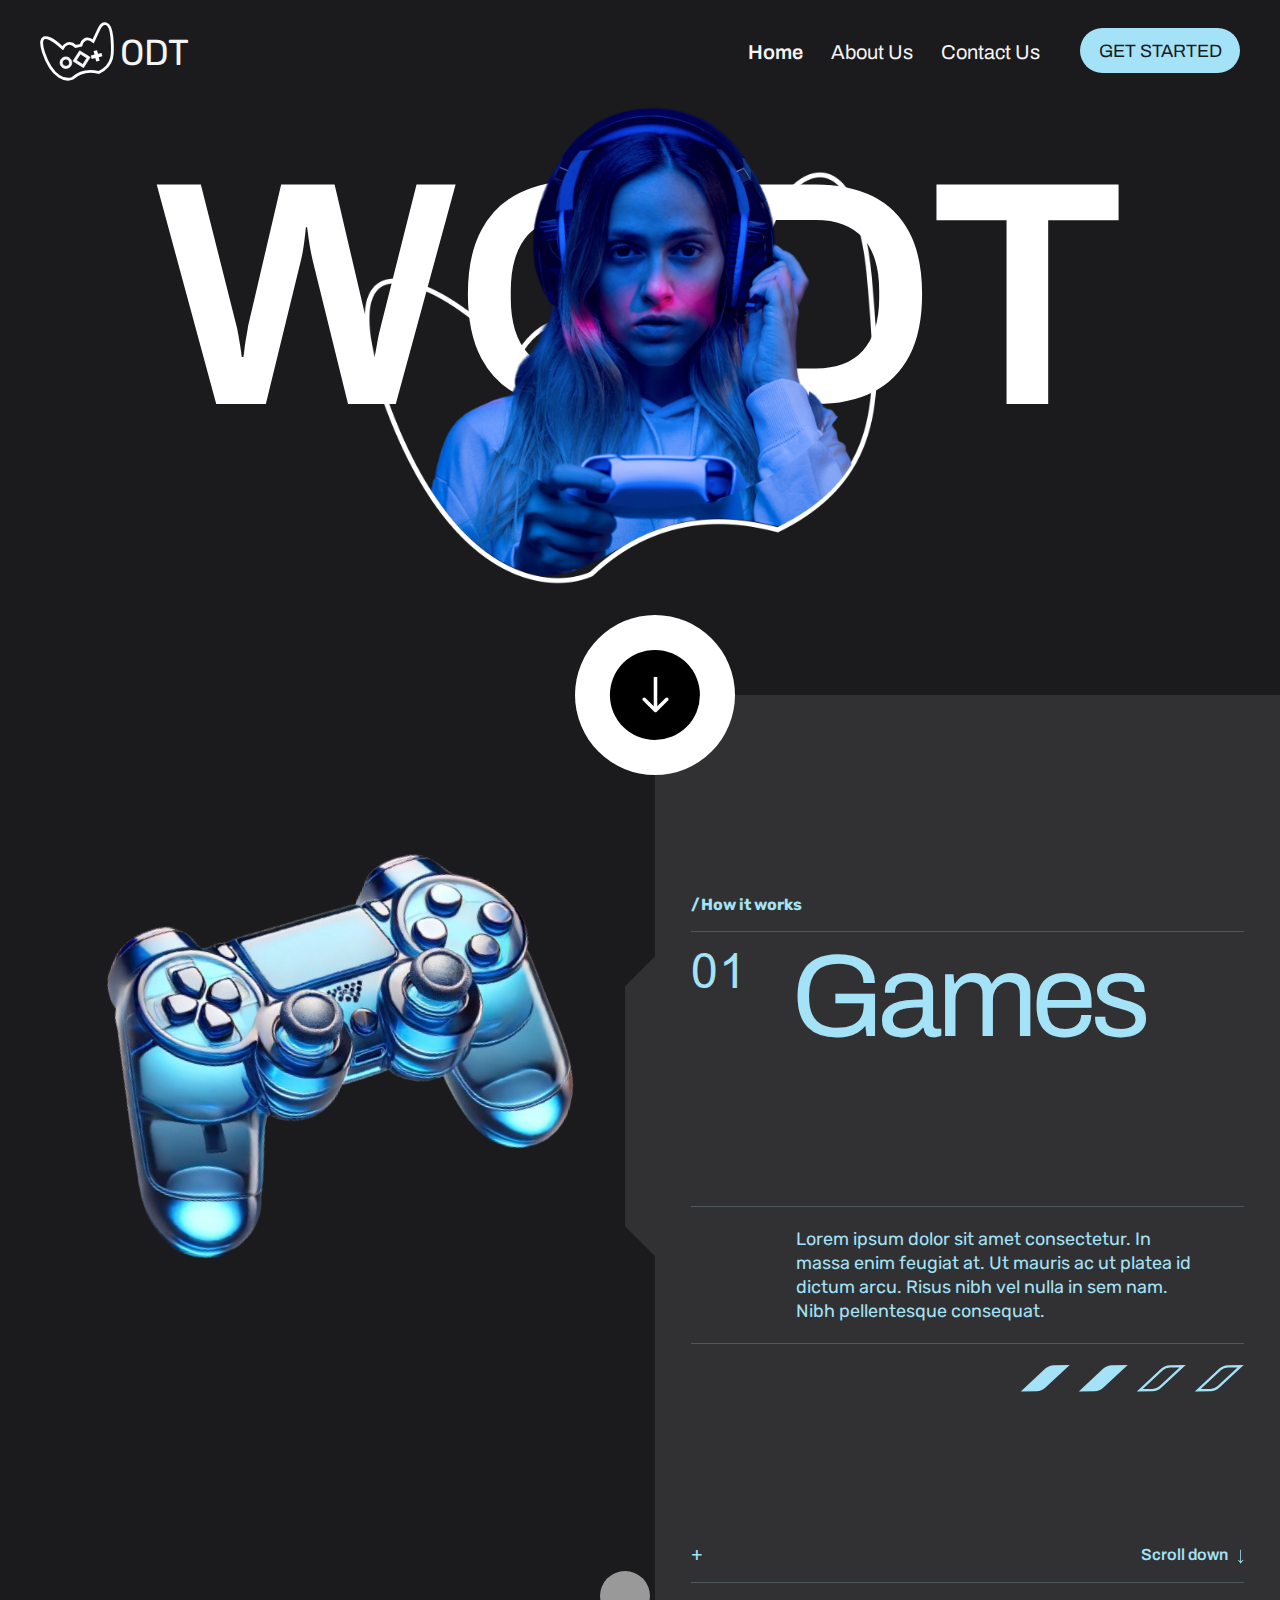
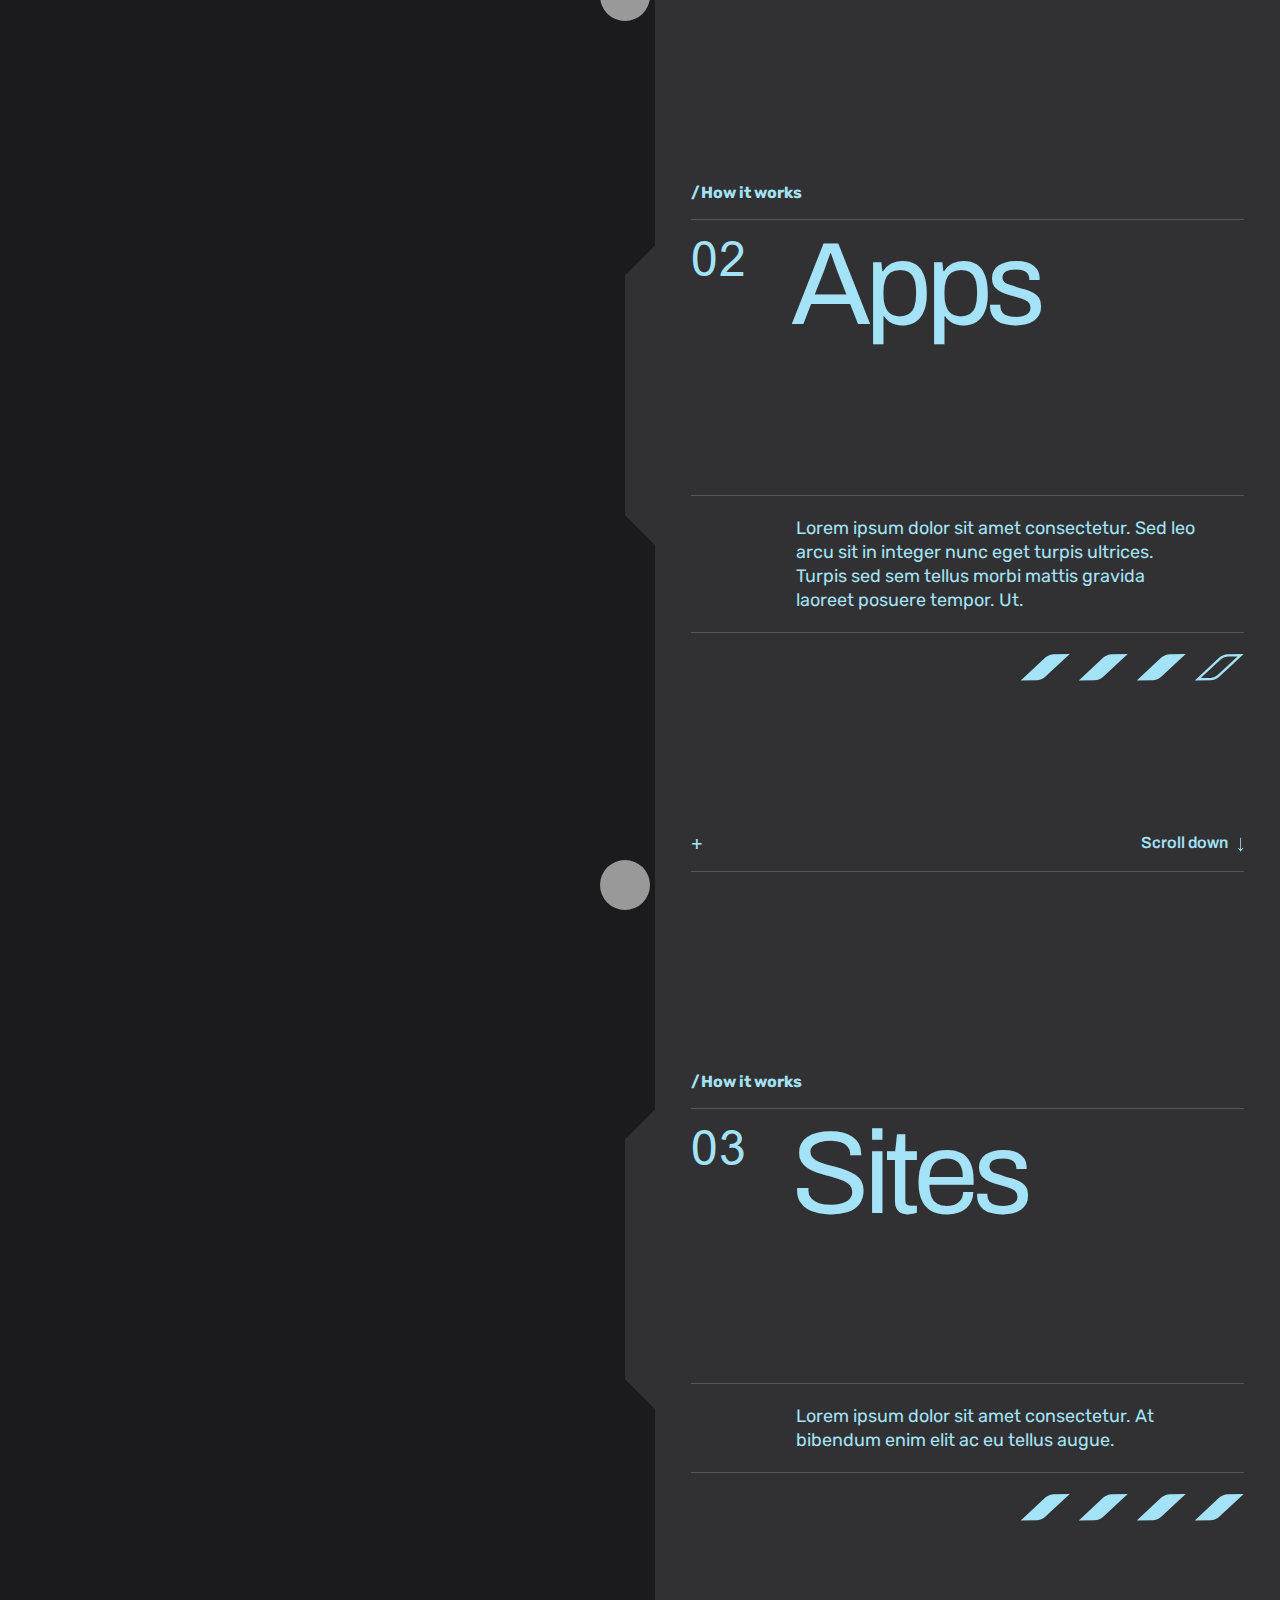
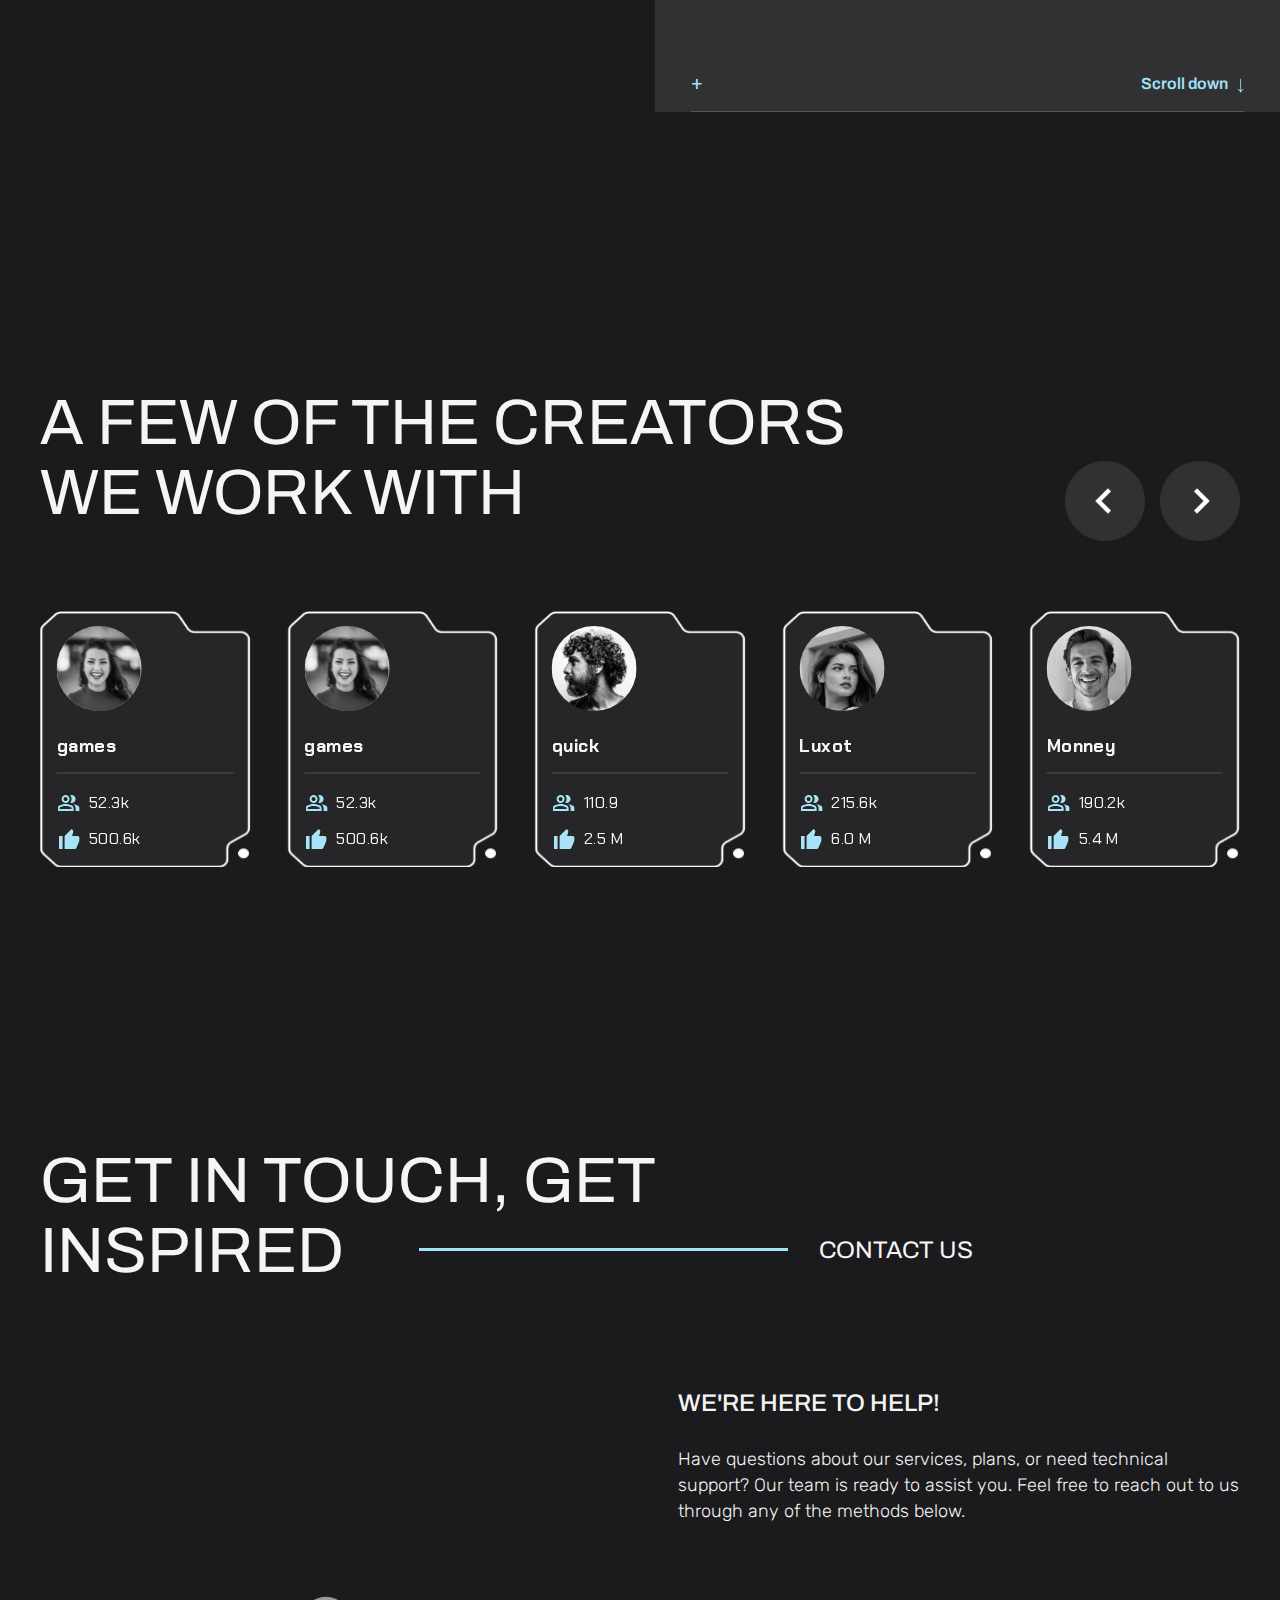
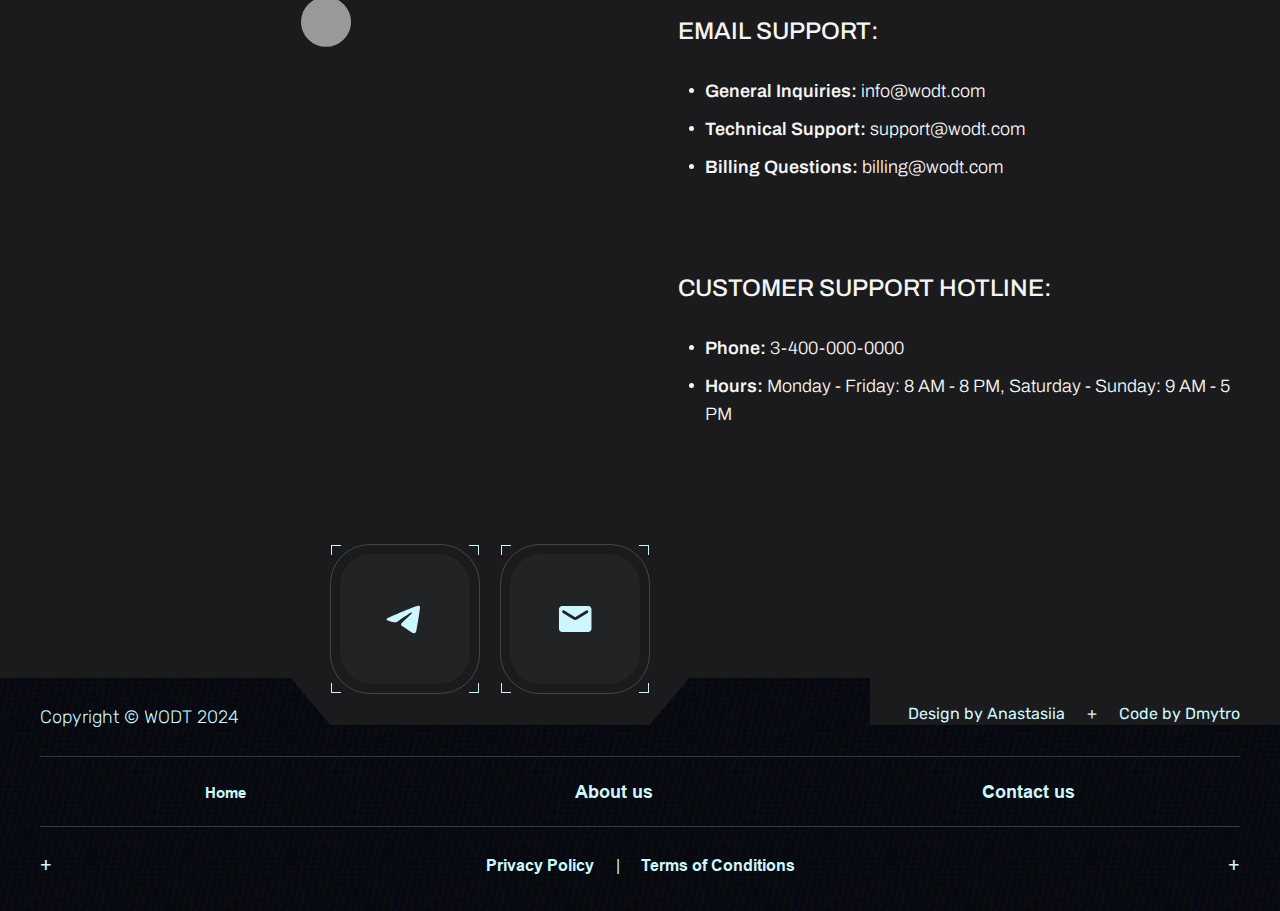
==== commit 8655437a: "Add files via upload" ====
--- a/about-us.html
+++ b/about-us.html
@@ -4,9 +4,9 @@
    <meta charset="UTF-8">
    <meta http-equiv="X-UA-Compatible" content="IE=edge">
    <meta name="viewport" content="width=device-width, initial-scale=1.0">
-   <link rel="stylesheet" href="files/lazy-load-for-images/lazy-load-for-images.css?_v=20240630131107">
-   <link rel="stylesheet" href="files/swiper/css/swiper-bundle.min.css?_v=20240630131107">
-   <link rel="stylesheet" href="css/style.min.css?_v=20240630131107">
+   <link rel="stylesheet" href="files/lazy-load-for-images/lazy-load-for-images.css?_v=20240630154634">
+   <link rel="stylesheet" href="files/swiper/css/swiper-bundle.min.css?_v=20240630154634">
+   <link rel="stylesheet" href="css/style.min.css?_v=20240630154634">
    <!--<link rel="icon" type="image/svg+xml" href="favicon.svg">-->
    <title>About Us - WODT</title>
 </head>
@@ -16,7 +16,7 @@
    <div class="header__wrapper lock-padding">
       <div id="header-container" class="n_container header-container">
          <div class="header__blockLogo">
-            <a href="/index.html">
+            <a href="https://hetman-novel.github.io/wodt/">
                <img src="images/svg/logo.svg" alt="">
             </a>
             <p>ODT</p>
@@ -26,7 +26,7 @@
                <nav class="menu-topmenu-container">
                   <ul class="menu__list">
                      <li class="menu-item current-menu-item current_page_item">
-                        <a class="menu__link" href="/index.html">Home</a>
+                        <a class="menu__link" href="https://hetman-novel.github.io/wodt/">Home</a>
                      </li>
                      <!---
                      <li class="menu-item menu-item-has-children">
@@ -54,10 +54,10 @@
                      </li>
                      -->
                      <li class="menu-item">
-                        <a class="menu__link" href="about-us.html">About Us</a>
+                        <a class="menu__link" href="https://hetman-novel.github.io/wodt/about-us.html">About Us</a>
                      </li>
                      <li class="menu-item">
-                        <a class="menu__link" href="contact-us.html">Contact Us</a>
+                        <a class="menu__link" href="https://hetman-novel.github.io/wodt/contact-us.html">Contact Us</a>
                      </li>
                   </ul>
                </nav>
@@ -452,13 +452,13 @@
          <nav class="footer__nav-menu">
             <ul>
                <li class="current-menu-item current_page_item">
-                  <a href="/index.html">Home</a>
+                  <a href="https://hetman-novel.github.io/wodt/">Home</a>
                </li>
                <li>
-                  <a href="about-us.html">About us</a>
+                  <a href="https://hetman-novel.github.io/wodt/about-us.html">About us</a>
                </li>
                <li>
-                  <a href="contact-us.html">Contact us</a>
+                  <a href="https://hetman-novel.github.io/wodt/contact-us.html">Contact us</a>
                </li>
             </ul>
          </nav>
@@ -468,8 +468,8 @@
             </div>
             <div class="footer__column">
                <nav>
-                  <a href="privacy-policy.html">Privacy Policy</a>
-                  <a href="terms-of-conditions.html">Terms of Conditions</a>
+                  <a href="https://hetman-novel.github.io/wodt/privacy-policy.html">Privacy Policy</a>
+                  <a href="https://hetman-novel.github.io/wodt/terms-of-conditions.html">Terms of Conditions</a>
                </nav>
             </div>
             <div class="footer__column">
@@ -481,12 +481,12 @@
 </div>
    </div>
 
-   <script src="js/script.min.js?_v=20240630131107"></script>
-
-   <script src="files/lazy-load-for-images/lazy-load-for-images.js?_v=20240630131107"></script>
+   <script src="js/script.min.js?_v=20240630154634"></script>
+
+   <script src="files/lazy-load-for-images/lazy-load-for-images.js?_v=20240630154634"></script>
    
-   <script src="files/swiper/js/swiper-bundle.min.js?_v=20240630131107"></script>
-   <script src="files/swiper/js/init.js?_v=20240630131107"></script>
+   <script src="files/swiper/js/swiper-bundle.min.js?_v=20240630154634"></script>
+   <script src="files/swiper/js/init.js?_v=20240630154634"></script>
 
 </body>
 </html>--- a/css/style.min.css
+++ b/css/style.min.css
@@ -1 +1 @@
-@charset "UTF-8";@font-face{font-family:Archivo;font-style:normal;font-weight:300;font-stretch:100%;font-display:swap;src:url(../files/fonts/Archivo/300/vietnamese.woff2) format("woff2");unicode-range:U+0102-0103,U+0110-0111,U+0128-0129,U+0168-0169,U+01A0-01A1,U+01AF-01B0,U+0300-0301,U+0303-0304,U+0308-0309,U+0323,U+0329,U+1EA0-1EF9,U+20AB}@font-face{font-family:Archivo;font-style:normal;font-weight:300;font-stretch:100%;font-display:swap;src:url(../files/fonts/Archivo/300/latin-ext.woff2) format("woff2");unicode-range:U+0100-02AF,U+0304,U+0308,U+0329,U+1E00-1E9F,U+1EF2-1EFF,U+2020,U+20A0-20AB,U+20AD-20C0,U+2113,U+2C60-2C7F,U+A720-A7FF}@font-face{font-family:Archivo;font-style:normal;font-weight:300;font-stretch:100%;font-display:swap;src:url(../files/fonts/Archivo/300/latin.woff2) format("woff2");unicode-range:U+0000-00FF,U+0131,U+0152-0153,U+02BB-02BC,U+02C6,U+02DA,U+02DC,U+0304,U+0308,U+0329,U+2000-206F,U+2074,U+20AC,U+2122,U+2191,U+2193,U+2212,U+2215,U+FEFF,U+FFFD}@font-face{font-family:Archivo;font-style:normal;font-weight:400;font-stretch:100%;font-display:swap;src:url(../files/fonts/Archivo/400/vietnamese.woff2) format("woff2");unicode-range:U+0102-0103,U+0110-0111,U+0128-0129,U+0168-0169,U+01A0-01A1,U+01AF-01B0,U+0300-0301,U+0303-0304,U+0308-0309,U+0323,U+0329,U+1EA0-1EF9,U+20AB}@font-face{font-family:Archivo;font-style:normal;font-weight:400;font-stretch:100%;font-display:swap;src:url(../files/fonts/Archivo/400/latin-ext.woff2) format("woff2");unicode-range:U+0100-02AF,U+0304,U+0308,U+0329,U+1E00-1E9F,U+1EF2-1EFF,U+2020,U+20A0-20AB,U+20AD-20C0,U+2113,U+2C60-2C7F,U+A720-A7FF}@font-face{font-family:Archivo;font-style:normal;font-weight:400;font-stretch:100%;font-display:swap;src:url(../files/fonts/Archivo/400/latin.woff2) format("woff2");unicode-range:U+0000-00FF,U+0131,U+0152-0153,U+02BB-02BC,U+02C6,U+02DA,U+02DC,U+0304,U+0308,U+0329,U+2000-206F,U+2074,U+20AC,U+2122,U+2191,U+2193,U+2212,U+2215,U+FEFF,U+FFFD}@font-face{font-family:Archivo;font-style:normal;font-weight:500;font-stretch:100%;font-display:swap;src:url(../files/fonts/Archivo/500/vietnamese.woff2) format("woff2");unicode-range:U+0102-0103,U+0110-0111,U+0128-0129,U+0168-0169,U+01A0-01A1,U+01AF-01B0,U+0300-0301,U+0303-0304,U+0308-0309,U+0323,U+0329,U+1EA0-1EF9,U+20AB}@font-face{font-family:Archivo;font-style:normal;font-weight:500;font-stretch:100%;font-display:swap;src:url(../files/fonts/Archivo/500/latin-ext.woff2) format("woff2");unicode-range:U+0100-02AF,U+0304,U+0308,U+0329,U+1E00-1E9F,U+1EF2-1EFF,U+2020,U+20A0-20AB,U+20AD-20C0,U+2113,U+2C60-2C7F,U+A720-A7FF}@font-face{font-family:Archivo;font-style:normal;font-weight:500;font-stretch:100%;font-display:swap;src:url(../files/fonts/Archivo/500/latin.woff2) format("woff2");unicode-range:U+0000-00FF,U+0131,U+0152-0153,U+02BB-02BC,U+02C6,U+02DA,U+02DC,U+0304,U+0308,U+0329,U+2000-206F,U+2074,U+20AC,U+2122,U+2191,U+2193,U+2212,U+2215,U+FEFF,U+FFFD}@font-face{font-family:Archivo;font-style:normal;font-weight:600;font-stretch:100%;font-display:swap;src:url(../files/fonts/Archivo/600/vietnamese.woff2) format("woff2");unicode-range:U+0102-0103,U+0110-0111,U+0128-0129,U+0168-0169,U+01A0-01A1,U+01AF-01B0,U+0300-0301,U+0303-0304,U+0308-0309,U+0323,U+0329,U+1EA0-1EF9,U+20AB}@font-face{font-family:Archivo;font-style:normal;font-weight:600;font-stretch:100%;font-display:swap;src:url(../files/fonts/Archivo/600/latin-ext.woff2) format("woff2");unicode-range:U+0100-02AF,U+0304,U+0308,U+0329,U+1E00-1E9F,U+1EF2-1EFF,U+2020,U+20A0-20AB,U+20AD-20C0,U+2113,U+2C60-2C7F,U+A720-A7FF}@font-face{font-family:Archivo;font-style:normal;font-weight:600;font-stretch:100%;font-display:swap;src:url(../files/fonts/Archivo/600/latin.woff2) format("woff2");unicode-range:U+0000-00FF,U+0131,U+0152-0153,U+02BB-02BC,U+02C6,U+02DA,U+02DC,U+0304,U+0308,U+0329,U+2000-206F,U+2074,U+20AC,U+2122,U+2191,U+2193,U+2212,U+2215,U+FEFF,U+FFFD}@font-face{font-family:Archivo;font-style:italic;font-weight:600;font-stretch:100%;font-display:swap;src:url(../files/fonts/Archivo/600/italic/vietnamese.woff2) format("woff2");unicode-range:U+0102-0103,U+0110-0111,U+0128-0129,U+0168-0169,U+01A0-01A1,U+01AF-01B0,U+0300-0301,U+0303-0304,U+0308-0309,U+0323,U+0329,U+1EA0-1EF9,U+20AB}@font-face{font-family:Archivo;font-style:italic;font-weight:600;font-stretch:100%;font-display:swap;src:url(../files/fonts/Archivo/600/italic/latin-ext.woff2) format("woff2");unicode-range:U+0100-02AF,U+0304,U+0308,U+0329,U+1E00-1E9F,U+1EF2-1EFF,U+2020,U+20A0-20AB,U+20AD-20C0,U+2113,U+2C60-2C7F,U+A720-A7FF}@font-face{font-family:Archivo;font-style:italic;font-weight:600;font-stretch:100%;font-display:swap;src:url(../files/fonts/Archivo/600/italic/latin.woff2) format("woff2");unicode-range:U+0000-00FF,U+0131,U+0152-0153,U+02BB-02BC,U+02C6,U+02DA,U+02DC,U+0304,U+0308,U+0329,U+2000-206F,U+2074,U+20AC,U+2122,U+2191,U+2193,U+2212,U+2215,U+FEFF,U+FFFD}@font-face{font-family:Arial;src:url(../files/fonts/Arial/Arial-Bold.woff2) format("woff2");font-weight:700;font-style:normal;font-display:swap}@font-face{font-family:Arial;src:url(../files/fonts/Arial/Arial-Regular.woff2) format("woff2");font-weight:400;font-style:normal;font-display:swap}@font-face{font-family:Rubik;font-style:normal;font-weight:300;font-display:swap;src:url(../files/fonts/Rubik/300/arabic.woff2) format("woff2");unicode-range:U+0600-06FF,U+0750-077F,U+0870-088E,U+0890-0891,U+0898-08E1,U+08E3-08FF,U+200C-200E,U+2010-2011,U+204F,U+2E41,U+FB50-FDFF,U+FE70-FE74,U+FE76-FEFC,U+102E0-102FB,U+10E60-10E7E,U+10EFD-10EFF,U+1EE00-1EE03,U+1EE05-1EE1F,U+1EE21-1EE22,U+1EE24,U+1EE27,U+1EE29-1EE32,U+1EE34-1EE37,U+1EE39,U+1EE3B,U+1EE42,U+1EE47,U+1EE49,U+1EE4B,U+1EE4D-1EE4F,U+1EE51-1EE52,U+1EE54,U+1EE57,U+1EE59,U+1EE5B,U+1EE5D,U+1EE5F,U+1EE61-1EE62,U+1EE64,U+1EE67-1EE6A,U+1EE6C-1EE72,U+1EE74-1EE77,U+1EE79-1EE7C,U+1EE7E,U+1EE80-1EE89,U+1EE8B-1EE9B,U+1EEA1-1EEA3,U+1EEA5-1EEA9,U+1EEAB-1EEBB,U+1EEF0-1EEF1}@font-face{font-family:Rubik;font-style:normal;font-weight:300;font-display:swap;src:url(../files/fonts/Rubik/300/cyrillic-ext.woff2) format("woff2");unicode-range:U+0460-052F,U+1C80-1C88,U+20B4,U+2DE0-2DFF,U+A640-A69F,U+FE2E-FE2F}@font-face{font-family:Rubik;font-style:normal;font-weight:300;font-display:swap;src:url(../files/fonts/Rubik/300/cyrillic.woff2) format("woff2");unicode-range:U+0301,U+0400-045F,U+0490-0491,U+04B0-04B1,U+2116}@font-face{font-family:Rubik;font-style:normal;font-weight:300;font-display:swap;src:url(../files/fonts/Rubik/300/hebrew.woff2) format("woff2");unicode-range:U+0590-05FF,U+200C-2010,U+20AA,U+25CC,U+FB1D-FB4F}@font-face{font-family:Rubik;font-style:normal;font-weight:300;font-display:swap;src:url(../files/fonts/Rubik/300/latin-ext.woff2) format("woff2");unicode-range:U+0100-02AF,U+0304,U+0308,U+0329,U+1E00-1E9F,U+1EF2-1EFF,U+2020,U+20A0-20AB,U+20AD-20C0,U+2113,U+2C60-2C7F,U+A720-A7FF}@font-face{font-family:Rubik;font-style:normal;font-weight:300;font-display:swap;src:url(../files/fonts/Rubik/300/latin.woff2) format("woff2");unicode-range:U+0000-00FF,U+0131,U+0152-0153,U+02BB-02BC,U+02C6,U+02DA,U+02DC,U+0304,U+0308,U+0329,U+2000-206F,U+2074,U+20AC,U+2122,U+2191,U+2193,U+2212,U+2215,U+FEFF,U+FFFD}@font-face{font-family:Rubik;font-style:normal;font-weight:400;font-display:swap;src:url(../files/fonts/Rubik/400/arabic.woff2) format("woff2");unicode-range:U+0600-06FF,U+0750-077F,U+0870-088E,U+0890-0891,U+0898-08E1,U+08E3-08FF,U+200C-200E,U+2010-2011,U+204F,U+2E41,U+FB50-FDFF,U+FE70-FE74,U+FE76-FEFC,U+102E0-102FB,U+10E60-10E7E,U+10EFD-10EFF,U+1EE00-1EE03,U+1EE05-1EE1F,U+1EE21-1EE22,U+1EE24,U+1EE27,U+1EE29-1EE32,U+1EE34-1EE37,U+1EE39,U+1EE3B,U+1EE42,U+1EE47,U+1EE49,U+1EE4B,U+1EE4D-1EE4F,U+1EE51-1EE52,U+1EE54,U+1EE57,U+1EE59,U+1EE5B,U+1EE5D,U+1EE5F,U+1EE61-1EE62,U+1EE64,U+1EE67-1EE6A,U+1EE6C-1EE72,U+1EE74-1EE77,U+1EE79-1EE7C,U+1EE7E,U+1EE80-1EE89,U+1EE8B-1EE9B,U+1EEA1-1EEA3,U+1EEA5-1EEA9,U+1EEAB-1EEBB,U+1EEF0-1EEF1}@font-face{font-family:Rubik;font-style:normal;font-weight:400;font-display:swap;src:url(../files/fonts/Rubik/400/cyrillic-ext.woff2) format("woff2");unicode-range:U+0460-052F,U+1C80-1C88,U+20B4,U+2DE0-2DFF,U+A640-A69F,U+FE2E-FE2F}@font-face{font-family:Rubik;font-style:normal;font-weight:400;font-display:swap;src:url(../files/fonts/Rubik/400/cyrillic.woff2) format("woff2");unicode-range:U+0301,U+0400-045F,U+0490-0491,U+04B0-04B1,U+2116}@font-face{font-family:Rubik;font-style:normal;font-weight:400;font-display:swap;src:url(../files/fonts/Rubik/400/hebrew.woff2) format("woff2");unicode-range:U+0590-05FF,U+200C-2010,U+20AA,U+25CC,U+FB1D-FB4F}@font-face{font-family:Rubik;font-style:normal;font-weight:400;font-display:swap;src:url(../files/fonts/Rubik/400/latin-ext.woff2) format("woff2");unicode-range:U+0100-02AF,U+0304,U+0308,U+0329,U+1E00-1E9F,U+1EF2-1EFF,U+2020,U+20A0-20AB,U+20AD-20C0,U+2113,U+2C60-2C7F,U+A720-A7FF}@font-face{font-family:Rubik;font-style:normal;font-weight:400;font-display:swap;src:url(../files/fonts/Rubik/400/latin.woff2) format("woff2");unicode-range:U+0000-00FF,U+0131,U+0152-0153,U+02BB-02BC,U+02C6,U+02DA,U+02DC,U+0304,U+0308,U+0329,U+2000-206F,U+2074,U+20AC,U+2122,U+2191,U+2193,U+2212,U+2215,U+FEFF,U+FFFD}@font-face{font-family:Rubik;font-style:normal;font-weight:700;font-display:swap;src:url(../files/fonts/Rubik/700/arabic.woff2) format("woff2");unicode-range:U+0600-06FF,U+0750-077F,U+0870-088E,U+0890-0891,U+0898-08E1,U+08E3-08FF,U+200C-200E,U+2010-2011,U+204F,U+2E41,U+FB50-FDFF,U+FE70-FE74,U+FE76-FEFC,U+102E0-102FB,U+10E60-10E7E,U+10EFD-10EFF,U+1EE00-1EE03,U+1EE05-1EE1F,U+1EE21-1EE22,U+1EE24,U+1EE27,U+1EE29-1EE32,U+1EE34-1EE37,U+1EE39,U+1EE3B,U+1EE42,U+1EE47,U+1EE49,U+1EE4B,U+1EE4D-1EE4F,U+1EE51-1EE52,U+1EE54,U+1EE57,U+1EE59,U+1EE5B,U+1EE5D,U+1EE5F,U+1EE61-1EE62,U+1EE64,U+1EE67-1EE6A,U+1EE6C-1EE72,U+1EE74-1EE77,U+1EE79-1EE7C,U+1EE7E,U+1EE80-1EE89,U+1EE8B-1EE9B,U+1EEA1-1EEA3,U+1EEA5-1EEA9,U+1EEAB-1EEBB,U+1EEF0-1EEF1}@font-face{font-family:Rubik;font-style:normal;font-weight:700;font-display:swap;src:url(../files/fonts/Rubik/700/cyrillic-ext.woff2) format("woff2");unicode-range:U+0460-052F,U+1C80-1C88,U+20B4,U+2DE0-2DFF,U+A640-A69F,U+FE2E-FE2F}@font-face{font-family:Rubik;font-style:normal;font-weight:700;font-display:swap;src:url(../files/fonts/Rubik/700/cyrillic.woff2) format("woff2");unicode-range:U+0301,U+0400-045F,U+0490-0491,U+04B0-04B1,U+2116}@font-face{font-family:Rubik;font-style:normal;font-weight:700;font-display:swap;src:url(../files/fonts/Rubik/700/hebrew.woff2) format("woff2");unicode-range:U+0590-05FF,U+200C-2010,U+20AA,U+25CC,U+FB1D-FB4F}@font-face{font-family:Rubik;font-style:normal;font-weight:700;font-display:swap;src:url(../files/fonts/Rubik/700/latin-ext.woff2) format("woff2");unicode-range:U+0100-02AF,U+0304,U+0308,U+0329,U+1E00-1E9F,U+1EF2-1EFF,U+2020,U+20A0-20AB,U+20AD-20C0,U+2113,U+2C60-2C7F,U+A720-A7FF}@font-face{font-family:Rubik;font-style:normal;font-weight:700;font-display:swap;src:url(../files/fonts/Rubik/700/latin.woff2) format("woff2");unicode-range:U+0000-00FF,U+0131,U+0152-0153,U+02BB-02BC,U+02C6,U+02DA,U+02DC,U+0304,U+0308,U+0329,U+2000-206F,U+2074,U+20AC,U+2122,U+2191,U+2193,U+2212,U+2215,U+FEFF,U+FFFD}@font-face{font-family:"Chakra Petch";font-style:normal;font-weight:400;font-display:swap;src:url(../files/fonts/ChakraPetch/400/thai.woff2) format("woff2");unicode-range:U+0E01-0E5B,U+200C-200D,U+25CC}@font-face{font-family:"Chakra Petch";font-style:normal;font-weight:400;font-display:swap;src:url(../files/fonts/ChakraPetch/400/vietnamese.woff2) format("woff2");unicode-range:U+0102-0103,U+0110-0111,U+0128-0129,U+0168-0169,U+01A0-01A1,U+01AF-01B0,U+0300-0301,U+0303-0304,U+0308-0309,U+0323,U+0329,U+1EA0-1EF9,U+20AB}@font-face{font-family:"Chakra Petch";font-style:normal;font-weight:400;font-display:swap;src:url(../files/fonts/ChakraPetch/400/latin-ext.woff2) format("woff2");unicode-range:U+0100-02AF,U+0304,U+0308,U+0329,U+1E00-1E9F,U+1EF2-1EFF,U+2020,U+20A0-20AB,U+20AD-20C0,U+2113,U+2C60-2C7F,U+A720-A7FF}@font-face{font-family:"Chakra Petch";font-style:normal;font-weight:400;font-display:swap;src:url(../files/fonts/ChakraPetch/400/latin.woff2) format("woff2");unicode-range:U+0000-00FF,U+0131,U+0152-0153,U+02BB-02BC,U+02C6,U+02DA,U+02DC,U+0304,U+0308,U+0329,U+2000-206F,U+2074,U+20AC,U+2122,U+2191,U+2193,U+2212,U+2215,U+FEFF,U+FFFD}@font-face{font-family:"Chakra Petch";font-style:normal;font-weight:700;font-display:swap;src:url(../files/fonts/ChakraPetch/700/thai.woff2) format("woff2");unicode-range:U+0E01-0E5B,U+200C-200D,U+25CC}@font-face{font-family:"Chakra Petch";font-style:normal;font-weight:700;font-display:swap;src:url(../files/fonts/ChakraPetch/700/vietnamese.woff2) format("woff2");unicode-range:U+0102-0103,U+0110-0111,U+0128-0129,U+0168-0169,U+01A0-01A1,U+01AF-01B0,U+0300-0301,U+0303-0304,U+0308-0309,U+0323,U+0329,U+1EA0-1EF9,U+20AB}@font-face{font-family:"Chakra Petch";font-style:normal;font-weight:700;font-display:swap;src:url(../files/fonts/ChakraPetch/700/latin-ext.woff2) format("woff2");unicode-range:U+0100-02AF,U+0304,U+0308,U+0329,U+1E00-1E9F,U+1EF2-1EFF,U+2020,U+20A0-20AB,U+20AD-20C0,U+2113,U+2C60-2C7F,U+A720-A7FF}@font-face{font-family:"Chakra Petch";font-style:normal;font-weight:700;font-display:swap;src:url(../files/fonts/ChakraPetch/700/latin.woff2) format("woff2");unicode-range:U+0000-00FF,U+0131,U+0152-0153,U+02BB-02BC,U+02C6,U+02DA,U+02DC,U+0304,U+0308,U+0329,U+2000-206F,U+2074,U+20AC,U+2122,U+2191,U+2193,U+2212,U+2215,U+FEFF,U+FFFD}*,::after,::before{box-sizing:border-box;margin:0;padding:0}button{background:0 0;border:none;cursor:pointer}img,picture{height:auto;max-width:100%;vertical-align:top}/*! normalize.css v8.0.1 | MIT License | github.com/necolas/normalize.css */html{line-height:1.15;-webkit-text-size-adjust:100%}body{margin:0}main{display:block}h1{font-size:2em;margin:.67em 0}hr{box-sizing:content-box;height:0;overflow:visible}pre{font-family:monospace,monospace;font-size:1em}a{background-color:transparent}abbr[title]{border-bottom:none;text-decoration:underline;-webkit-text-decoration:underline dotted;text-decoration:underline dotted}b,strong{font-weight:700}code,kbd,samp{font-family:monospace,monospace;font-size:1em}small{font-size:80%}sub,sup{font-size:75%;line-height:0;position:relative;vertical-align:baseline}sub{bottom:-.25em}sup{top:-.5em}img{border-style:none}button,input,optgroup,select,textarea{font-family:inherit;font-size:100%;line-height:1.15;margin:0}button,input{overflow:visible}button,select{text-transform:none}[type=button],[type=reset],[type=submit],button{-webkit-appearance:button}[type=button]::-moz-focus-inner,[type=reset]::-moz-focus-inner,[type=submit]::-moz-focus-inner,button::-moz-focus-inner{border-style:none;padding:0}[type=button]:-moz-focusring,[type=reset]:-moz-focusring,[type=submit]:-moz-focusring,button:-moz-focusring{outline:1px dotted ButtonText}fieldset{padding:.35em .75em .625em}legend{box-sizing:border-box;color:inherit;display:table;max-width:100%;padding:0;white-space:normal}progress{vertical-align:baseline}textarea{overflow:auto}[type=checkbox],[type=radio]{box-sizing:border-box;padding:0}[type=number]::-webkit-inner-spin-button,[type=number]::-webkit-outer-spin-button{height:auto}[type=search]{-webkit-appearance:textfield;outline-offset:-2px}[type=search]::-webkit-search-decoration{-webkit-appearance:none}::-webkit-file-upload-button{-webkit-appearance:button;font:inherit}details{display:block}summary{display:list-item}template{display:none}[hidden]{display:none}body,html{height:100%}.wrapper{display:flex;flex-direction:column;min-height:100vh}main.main{flex:1;padding-top:190px}body{background-color:#1b1b1d;color:#f5f5f5;font-family:Archivo,sans-serif;font-size:18px;font-style:normal;font-weight:400;line-height:26px;margin:0}body._lock{overflow:hidden}body::-webkit-scrollbar{width:12px}body::-webkit-scrollbar-track{background:#424242}body::-webkit-scrollbar-thumb{background-color:#868686;border-radius:20px;border:3px solid #424242}body p{font-family:Rubik,sans-serif;font-weight:300}body p strong{font-weight:700}.n_container{margin-left:auto;margin-right:auto;max-width:1555px;padding-left:40px;padding-right:40px}.wrap-sec-title{align-items:flex-end;display:flex;position:relative;max-width:933px}.wrap-sec-title::after{background-color:#a4e2f7;border-radius:3px;bottom:34px;content:"";display:block;height:3px;left:15px;position:absolute;width:calc(100% - 50px)}.wrap-sec-title h2 span{padding-right:75px}.wrap-sec-title h2 span,.wrap-sec-title h3{background-color:#1b1b1d;position:relative;z-index:1}.wrap-sec-title h3{display:table;font-size:24px;line-height:26.11px;margin:0 0 22px auto;padding-left:31px;text-align:right;text-transform:uppercase;white-space:nowrap}.n_sec-title{font-size:64px;line-height:69.63px;margin:0;text-transform:uppercase}h1,h2,h3,h4,h5,h6{font-weight:400}.n_object-fit{left:0;height:100%;-o-object-fit:cover;object-fit:cover;position:absolute;top:0;width:100%;z-index:1}.wrap-lazy-load-image{position:relative}.wrap-lazy-load-image img,.wrap-lazy-load-image.img-loaded .sk-spinner-pulse{opacity:0}.wrap-lazy-load-image img{transition:.3s ease 0s}.wrap-lazy-load-image.img-loaded img{opacity:1}.sk-spinner-pulse{animation:sk-spinner-pulse 1s infinite ease-in-out;background-color:#999;border-radius:100%;left:50%;height:50px;margin-left:-25px;margin-top:-25px;position:absolute;top:50%;width:50px;z-index:0}.wrap-lazy-load-image.img-loaded .sk-spinner-pulse{z-index:-100}.wrap-lazy-load-image.img-loaded img{z-index:1}@keyframes sk-spinner-pulse{0%{transform:scale(0)}100%{opacity:0;transform:scale(1)}}body.lock{overflow:hidden}.popup{background-color:rgba(0,0,0,.8);color:#fff;height:100%;left:0;opacity:0;position:fixed;transition:all .6s ease 0s;top:0;overflow-y:auto;overflow-x:hidden;visibility:hidden;width:100%;z-index:105}.popup.open{opacity:1;visibility:visible}.popup__body{align-items:center;display:flex;justify-content:center;min-height:100vh;padding-bottom:50px;padding-right:50px;padding-left:50px;padding-top:50px}.popup__content{background-color:#1e3932;max-width:100%;padding:80px 40px 20px 36px;position:relative;width:850px}.popup__content-image{padding:0!important}.popup__content-image img{max-width:100%;vertical-align:top}.popup__close{align-items:center;height:32px;display:flex;justify-content:center;position:absolute;right:8px;top:18px;width:32px}.popup__form p{font-size:18px;font-weight:400;line-height:21.6px;margin:0 0 23px}.popup__form input{background:0 0;border:none;border-bottom:1px solid #8e9c98;font-family:Raleway,sans-serif;font-size:16px;font-weight:400;line-height:20.8px;margin-bottom:15px;padding-bottom:2px;width:100%}.popup__form input::-moz-placeholder{color:#fff}.popup__form input::placeholder{color:#fff}.popup__items{display:flex;flex-wrap:wrap}.popup__item{padding-bottom:37px;width:100%}.popup__item:nth-child(1){padding-top:23px;position:relative}.popup__item:nth-child(1)::after{background-color:rgba(255,255,255,.1);content:"";display:block;height:100%;position:absolute;width:1px}.popup__item:nth-child(1) a{font-family:"Stravinsky Trial",sans-serif;font-size:48px;font-weight:400;line-height:60px}.popup__item:nth-child(1) p{font-size:18px;font-weight:300;line-height:21.6px;margin:11px 0 0}.popup__item:nth-child(1) img{margin-top:43px}.popup__item:nth-child(2){padding-top:38px}.popup__item:nth-child(3){padding-bottom:0;padding-top:38px}.popup__item:nth-child(3) img{display:table;margin:0 auto}.popup .events__blockButton{color:#fff!important;margin-top:32px!important}.popup .events__blockButton::after{content:url("data:image/svg+xml;charset=UTF-8,%3csvg width='37' height='6' viewBox='0 0 37 6' fill='none' xmlns='http://www.w3.org/2000/svg'%3e%3cpath d='M0 5.5H37C35.138 5.5 32.79 4.43443 32.0611 0.5' stroke='white'/%3e%3c/svg%3e")}a{color:inherit;transition:color .3s;text-decoration:none}.header{left:0;position:fixed;right:0;top:0;width:100%;z-index:102}.header.n_hidden .header__wrapper{transform:translateY(-110%)}.header.n_scroll .header__wrapper{background-color:#1b1b1d;top:0}.header__close-menu{background:0 0;display:block;height:44px;position:relative;width:44px}.header__wrapper{background-color:#1b1b1d;left:0;padding-bottom:3px;padding-top:8px;position:fixed;transition:.2s;top:60px;width:100%;z-index:50}.header-container{align-items:center;display:flex;height:86px;position:relative}.header__blockLogo,.header__btn-menu{position:relative;z-index:6}.header__blockLogo{align-items:center;display:flex;margin-right:auto;padding-right:25px}.header__blockLogo a,.header__blockLogo img{height:auto;width:112px}.header__blockLogo p{font-size:46px;font-weight:400;line-height:50.05px;margin:0;text-transform:uppercase}.header__right{align-items:center;display:flex;margin-left:40px}.header__btn{align-items:center;background-color:#a4e2f7;border-radius:100px;color:#1b1b1d;display:flex;justify-content:center;font-size:20px;font-weight:400;line-height:28px;height:52px;min-width:188px;padding-left:8px;padding-right:8px;transform:translateY(-3px);text-align:center;text-transform:uppercase;transition:.3s ease 0s}.header__btn-menu{font-size:0}.header .menu__list>li{position:relative}.header .menu-item{position:relative}.header .menu__link a,.header .menu__sub-link a{transition:all .3s ease 0s!important}.header .menu__sub-list li{list-style:none}.header .menu__arrow{bottom:0;display:block;height:10px;font-size:0;overflow:hidden;margin-left:10px;position:relative;transition:transform .3s ease 0s;width:10px}.header .menu__arrow svg{left:0;max-width:100%;position:absolute;top:0}body._touch .header .menu__list>li._active .menu__sub-list{top:calc(100% - 0px)}body._pc .header .menu__list>li:hover .menu__sub-list{opacity:1;pointer-events:all;transform:perspective(400px) rotateX(0);visibility:visible}body._touch .header .menu__list{flex:0 0 auto}body._touch .header .menu__list>li._active .menu__arrow{transform:scale(1,-1)}.first-screen{overflow:hidden}.first-screen h1{font-size:128px;font-weight:300;line-height:139.26px;margin:0 0 -221px;text-transform:uppercase}.first-screen__title-row{align-items:center;background-color:#1b1b1d;display:flex;position:relative;z-index:2}.first-screen__title-row:nth-child(2){font-style:italic;font-weight:600;padding-left:37.2%}.first-screen__title-row:nth-child(3){display:table;margin-left:auto;position:relative}.first-screen__title-row:nth-child(3) .name{padding-bottom:36px;position:relative;z-index:2}.first-screen__title-row:nth-child(3) .name span{position:relative;z-index:3}.first-screen__title-row:nth-child(3) .name::after{background-color:#1b1b1d;border-bottom-left-radius:20px;bottom:0;content:"";left:-16.6%;position:absolute;right:1px;top:0;width:calc(100% + 120px);z-index:1}.first-screen__title-row:nth-child(3) .name .fillet-element{bottom:0;position:absolute;z-index:3}.first-screen__title-row:nth-child(3) .name .fillet-element.left{left:1px;transform:translate(-126px,-88px)}.first-screen__title-row:nth-child(3) .name .fillet-element.right{right:0;transform:translateY(100%)}.first-screen__title-row .columns{align-items:center;display:flex}.first-screen__title-row .column{display:flex;flex-direction:column}.first-screen__title-row .column .wrap-images{align-items:center;display:flex;margin-left:46px}.first-screen__title-row .column.info{padding-left:38px}.first-screen__title-row .column.info span:nth-child(1){font-size:42px;font-weight:600;line-height:45.7px;margin-bottom:7px;text-transform:lowercase}.first-screen__title-row .column.info span:nth-child(2){font-size:24px;font-weight:400;line-height:26.11px;text-transform:uppercase}.first-screen__title-row .column .blockImage{border:3.5px solid #1b1b1d;border-radius:50%;display:block;height:91px;position:relative;width:91px}.first-screen__title-row .column .blockImage:not(:first-child){margin-left:-34px}.first-screen__title-row .column .blockImage:nth-child(1){z-index:0}.first-screen__title-row .column .blockImage:nth-child(2){z-index:1}.first-screen__title-row .column .blockImage:nth-child(3){z-index:2}.first-screen__title-row .column .blockImage img{border-radius:inherit;left:0;height:100%;-o-object-fit:cover;object-fit:cover;position:absolute;top:0;width:100%}.first-screen__title-row a{align-items:center;background-color:#a4e2f7;border-radius:100px;color:#1b1b1d;display:flex;justify-content:center;font-size:28px;font-style:normal;font-weight:400;line-height:30.46px;height:77px;margin-left:61px;padding:10px 18px;text-align:center;width:327px;max-width:100%}.first-screen__item{width:100%}.first-screen__item:nth-child(1) .first-screen__blockImage{padding-bottom:69%;z-index:2}.first-screen__item:nth-child(2) .first-screen__blockImage{height:504px}.first-screen__blockImage{border-radius:20px;display:block;position:relative}.first-screen__blockImage img{border-radius:inherit;left:0;height:100%;-o-object-fit:cover;object-fit:cover;position:absolute;top:0;width:100%}.first-screen__blockInfo{background-color:#a4e2f7;border-radius:20px;margin-top:42px;padding:22px 28px 27px}.first-screen__blockInfoCategories{display:flex;flex-wrap:wrap}.first-screen__blockInfoCategories a{border-radius:100px;border:1px solid #1b1b1d;color:#1b1b1d;display:block;font-size:18px;font-weight:400;line-height:19.58px;margin:7px 15px 7px 0;padding:11px 25px 8.5px;text-align:center;transition:.3s;text-transform:uppercase}.first-screen__blockInfoCategories a.active{background-color:#1b1b1d;color:#f5f5f5;font-weight:300}.first-screen__blockInfoBottom{align-items:flex-end;display:flex;margin-top:26px}.first-screen__blockInfoBottom a{color:#1b1b1d;font-size:32px;font-weight:400;line-height:34.82px;margin-right:20px;text-transform:uppercase}.first-screen__blockInfoBottom img{margin-bottom:7px;transition:.2s}.banner{margin-bottom:8px;margin-top:84px;position:relative}.banner img.laptop{left:50%;max-width:58%;position:absolute;top:50%;transform:translate(-25%,-62.7%);z-index:3}.banner .sk-spinner-pulse{display:none}.about-us{padding-top:150px}.about-us .wrap-sec-title{margin-bottom:75px}.about-us__items{margin-bottom:87px}.about-us__itemBlockTitle h1,.about-us__itemBlockTitle h2,.about-us__itemBlockTitle h3,.about-us__itemBlockTitle h4,.about-us__itemBlockTitle h5,.about-us__itemBlockTitle h6{font-size:24px;font-weight:500;line-height:26px;margin:0 0 25px;text-transform:uppercase}.about-us__itemBlockImage{border-radius:15px;display:block;padding-bottom:68.5%;position:relative;width:100%}.about-us__itemBlockImage.reflection{transform:scale(-1,1)}.about-us__itemBlockImage img{border-radius:inherit;left:0;height:100%;-o-object-fit:cover;object-fit:cover;position:absolute;top:0;width:100%}.effectiveMarketing__progresBar{margin-bottom:64px;position:relative}.effectiveMarketing__progresBarName{font-size:24px;font-weight:500;line-height:26.11px;margin-bottom:20px;padding-right:75px;text-transform:uppercase}.effectiveMarketing__progresBarWrapFilling{background-color:#474748;border-radius:21px;height:20px}.effectiveMarketing__progresBarFilling{background-color:#a4e2f7;border-radius:inherit;height:inherit;transition:2s}.effectiveMarketing__progresBarFilling.width-zero{width:0!important}.effectiveMarketing__progresBarFilling.width-zero .effectiveMarketing__progresBarPercent{opacity:0}.effectiveMarketing__progresBarPercent{font-size:20px;font-weight:500;line-height:30px;text-align:right;left:auto;opacity:1;position:absolute;right:0;transition:.3s;transform:translate(-17px,-150%);transition-delay:2.6s}.services{padding-bottom:120px;padding-top:105px}.services__items{display:flex;flex-wrap:wrap;margin:146px -20px 0}.services__item{background:rgba(245,245,245,.1);border-radius:15px;margin:0 20px 40px;padding:55px 46px;width:calc(50% - 40px)}.services__item.active{background-color:#a4e2f7;color:#1b1b1d}.services__item.active .services__itemBlockIcon{background-color:#1b1b1d}.services__item.active .services__itemBlockIcon svg path{fill:#a4e2f7}.services__itemBlockIcon{align-items:center;background-color:#a4e2f7;border-radius:50%;display:flex;justify-content:center;height:55px;margin-bottom:35px;width:55px}.services__itemBlockIcon svg path{fill:#1b1b1d}.services__itemBlockTitle h1,.services__itemBlockTitle h2,.services__itemBlockTitle h3,.services__itemBlockTitle h4,.services__itemBlockTitle h5,.services__itemBlockTitle h6{font-size:24px;font-weight:500;line-height:26px;margin:0 0 35px;text-transform:uppercase}.block-info{padding-bottom:108px;padding-top:70px}.block-info .block-info__itemBlock{padding-left:82px}.block-info__itemWrapBlockImage{position:relative}.block-info__itemWrapBlockImage img{bottom:-11.7%;max-width:98%;position:absolute;right:-3.4%;z-index:2}.block-info__itemBlock:not(:last-child){margin-bottom:12%}.block-info__itemBlockImage{border-radius:15px;display:block;padding-bottom:63.3%}.block-info__itemBlockImage img{border-radius:inherit;left:0;height:100%;-o-object-fit:cover;object-fit:cover;max-width:100%;position:absolute;top:0;width:100%;z-index:0}.block-info__itemBlock h1,.block-info__itemBlock h2,.block-info__itemBlock h3,.block-info__itemBlock h4,.block-info__itemBlock h5,.block-info__itemBlock h6{font-size:24px;font-weight:500;line-height:26px;margin:0 0 25px;text-transform:uppercase}.portfolio{padding-bottom:50px}.portfolio__itemReadMore{color:#a4e2f7!important;display:table;font-size:24px;font-weight:400;line-height:26.11px;margin-top:68px;text-transform:uppercase}.portfolio__itemReadMore::after{content:url("data:image/svg+xml;charset=UTF-8,%3csvg width='20' height='16' viewBox='0 0 20 16' fill='none' xmlns='http://www.w3.org/2000/svg'%3e%3cpath d='M12.5 15.5L10.75 13.6875L15.1875 9.25H0V6.75H15.1875L10.75 2.3125L12.5 0.5L20 8L12.5 15.5Z' fill='%23A4E2F7'/%3e%3c/svg%3e");margin-left:33px;transition:.3s}.counter-block{background-color:#a4e2f7;border-radius:15px;display:flex;padding:63px 84px 67px}.counter-block__column{padding-left:8px;padding-right:8px;width:33.3333%}.counter-block__column h4,.counter-block__column p{color:#1b1b1d;margin:0}.counter-block__column h4{font-size:55px;font-weight:600;line-height:59.84px}.counter-block__column p{font-size:20px;font-weight:500;line-height:21.76px;margin-top:15px;text-transform:uppercase}.block-ticker{margin-bottom:150px;margin-top:32px;padding-bottom:150px;padding-top:150px;overflow:hidden}.block-ticker .ticker{overflow:hidden}.block-ticker .ticker__wrapper{position:relative}.block-ticker .ticker.top{background-color:#a4e2f7;position:relative;z-index:3}.block-ticker .ticker.top a,.block-ticker .ticker.top span{color:#1b1b1b}.block-ticker .ticker.bottom,.block-ticker .ticker.middle{background-color:rgba(245,245,245,.1);margin-top:-100px;margin-left:-50px;left:53%;position:absolute;width:calc(100% + 100px)}.block-ticker .ticker.bottom a,.block-ticker .ticker.bottom span,.block-ticker .ticker.middle a,.block-ticker .ticker.middle span{color:#f5f5f5}.block-ticker .ticker.bottom a::after,.block-ticker .ticker.bottom span::after,.block-ticker .ticker.middle a::after,.block-ticker .ticker.middle span::after{background-color:#f5f5f5}.block-ticker .ticker.middle{transform:translateX(-50%) rotate(7deg);z-index:2}.block-ticker .ticker.bottom{transform:translateX(-50%) rotate(-7deg);z-index:1}.block-ticker .ticker.bottom,.block-ticker .ticker.middle,.block-ticker .ticker.top{padding-bottom:36px;padding-top:36px}.block-ticker .ticker a,.block-ticker .ticker span{color:#f5f5f5;font-size:36px;font-weight:500;line-height:39.17px;margin-right:110px;position:relative;text-align:left;text-transform:uppercase}.block-ticker .ticker a::after,.block-ticker .ticker span::after{background-color:#1b1b1d;border-radius:15px;content:"";display:block;height:15px;position:absolute;right:-65px;top:12px;width:15px}.contact-us{margin-bottom:-30px;padding-top:65px;position:relative;z-index:2}.contact-us__item:nth-child(even){padding-bottom:80px}.contact-us__itemBlock:not(:last-child){margin-bottom:94px}.contact-us__itemBlockImage{border-radius:15px;display:block;padding-bottom:90%}.contact-us__itemBlockImage img{border-radius:inherit;left:0;height:100%;-o-object-fit:cover;object-fit:cover;max-width:100%;position:absolute;top:0;width:100%;z-index:0}.contact-us__itemBlock h1,.contact-us__itemBlock h2,.contact-us__itemBlock h3,.contact-us__itemBlock h4,.contact-us__itemBlock h5,.contact-us__itemBlock h6{font-size:24px;font-weight:500;line-height:26.11px;margin:0 0 30px;text-transform:uppercase}.contact-us__itemBlock ul{margin:33px 0 0;padding-left:11px}.contact-us__itemBlock ul li{font-size:18px;font-weight:300;line-height:28px;list-style:none;padding-left:16px;position:relative}.contact-us__itemBlock ul li:not(:last-child){margin-bottom:10px}.contact-us__itemBlock ul li::before{background-color:#f5f5f5;border-radius:50%;content:"";display:block;height:5px;left:0;position:absolute;top:11px;width:5px}.contact-us__itemBlock ul li strong{font-weight:600}.about-us-page{overflow:hidden}.about-us-page__head{margin-bottom:250px;margin-top:184px;position:relative}.about-us-page__head h1{color:#fff;font-size:400px;font-weight:600;line-height:435.2px;margin:0;text-transform:uppercase;text-align:center}.about-us-page__head img{left:50%;max-width:96%;position:absolute;top:55%;transform:translate(-50%,-50%);width:705px}.about-us-page__head .sk-spinner-pulse{display:none}.about-us-page__blocks{counter-reset:section;max-width:1920px;margin:0 auto;padding-top:100px;position:relative}.about-us-page__blocksButtonBotton{background-color:#fff;border-radius:50%;left:50%;height:212px;position:absolute;transform:translate(calc(-50% + 15px),-50%);width:212px;z-index:3}.about-us-page__blocksButtonBotton span{align-items:center;background-color:#000;border-radius:50%;height:104.18px;display:flex;justify-content:center;position:absolute;left:50%;top:50%;transform:translate(-50%,-50%);width:104.18px}.about-us-page__block{display:flex;margin-left:-15px;margin-right:-15px;position:relative}.about-us-page__block::after{background-color:#313133;bottom:0;content:"";display:block;height:100%;position:absolute;transform:translate(98%);right:0;top:0;width:100vw;z-index:0}.about-us-page__blockColumn{margin-left:15px;margin-right:15px;width:calc(50% - 30px)}.about-us-page__blockColumn:nth-child(2){background-color:#313133;padding:0 36px;position:relative}.about-us-page__blockColumn:nth-child(2)::before{content:url(../images/svg/about-ua-page-block-element.svg);left:0;position:absolute;transform:translate(-50%,-58%);top:50%}.about-us-page__blockImage{display:table;margin-left:auto}.about-us-page__blockImage.laptop img{transform:translateX(12%);z-index:3}.about-us-page__blockImage img{max-width:100%;position:relative;transform:translate(3.6%,9%);z-index:3}.about-us-page__blockInfo{margin-top:77px;padding-top:150px;position:relative;z-index:1}.about-us-page__blockInfo p{color:#a4e2f7;font-size:16px;font-weight:700;line-height:20.8px;margin:0}.about-us-page__blockInfoBottom,.about-us-page__blockText,.about-us-page__blockTitle{border-bottom:1px solid rgba(205,247,255,.2)}.about-us-page__blockTitle{border-top:1px solid rgba(205,247,255,.2);margin-top:48px;padding-bottom:192px;padding-top:16px}.about-us-page__blockTitle h1,.about-us-page__blockTitle h2,.about-us-page__blockTitle h3,.about-us-page__blockTitle h4,.about-us-page__blockTitle h5,.about-us-page__blockTitle h6{color:#a4e2f7;font-size:187.2px;font-weight:400;line-height:168.48px;letter-spacing:-5.6160001755px;margin:0;padding-left:135px;position:relative}.about-us-page__blockTitle h1:nth-child(1)::before,.about-us-page__blockTitle h1:nth-child(2)::before,.about-us-page__blockTitle h1:nth-child(3)::before,.about-us-page__blockTitle h1:nth-child(4)::before,.about-us-page__blockTitle h1:nth-child(5)::before,.about-us-page__blockTitle h1:nth-child(6)::before,.about-us-page__blockTitle h1:nth-child(7)::before,.about-us-page__blockTitle h1:nth-child(8)::before,.about-us-page__blockTitle h1:nth-child(9)::before,.about-us-page__blockTitle h2:nth-child(1)::before,.about-us-page__blockTitle h2:nth-child(2)::before,.about-us-page__blockTitle h2:nth-child(3)::before,.about-us-page__blockTitle h2:nth-child(4)::before,.about-us-page__blockTitle h2:nth-child(5)::before,.about-us-page__blockTitle h2:nth-child(6)::before,.about-us-page__blockTitle h2:nth-child(7)::before,.about-us-page__blockTitle h2:nth-child(8)::before,.about-us-page__blockTitle h2:nth-child(9)::before,.about-us-page__blockTitle h3:nth-child(1)::before,.about-us-page__blockTitle h3:nth-child(2)::before,.about-us-page__blockTitle h3:nth-child(3)::before,.about-us-page__blockTitle h3:nth-child(4)::before,.about-us-page__blockTitle h3:nth-child(5)::before,.about-us-page__blockTitle h3:nth-child(6)::before,.about-us-page__blockTitle h3:nth-child(7)::before,.about-us-page__blockTitle h3:nth-child(8)::before,.about-us-page__blockTitle h3:nth-child(9)::before,.about-us-page__blockTitle h4:nth-child(1)::before,.about-us-page__blockTitle h4:nth-child(2)::before,.about-us-page__blockTitle h4:nth-child(3)::before,.about-us-page__blockTitle h4:nth-child(4)::before,.about-us-page__blockTitle h4:nth-child(5)::before,.about-us-page__blockTitle h4:nth-child(6)::before,.about-us-page__blockTitle h4:nth-child(7)::before,.about-us-page__blockTitle h4:nth-child(8)::before,.about-us-page__blockTitle h4:nth-child(9)::before,.about-us-page__blockTitle h5:nth-child(1)::before,.about-us-page__blockTitle h5:nth-child(2)::before,.about-us-page__blockTitle h5:nth-child(3)::before,.about-us-page__blockTitle h5:nth-child(4)::before,.about-us-page__blockTitle h5:nth-child(5)::before,.about-us-page__blockTitle h5:nth-child(6)::before,.about-us-page__blockTitle h5:nth-child(7)::before,.about-us-page__blockTitle h5:nth-child(8)::before,.about-us-page__blockTitle h5:nth-child(9)::before,.about-us-page__blockTitle h6:nth-child(1)::before,.about-us-page__blockTitle h6:nth-child(2)::before,.about-us-page__blockTitle h6:nth-child(3)::before,.about-us-page__blockTitle h6:nth-child(4)::before,.about-us-page__blockTitle h6:nth-child(5)::before,.about-us-page__blockTitle h6:nth-child(6)::before,.about-us-page__blockTitle h6:nth-child(7)::before,.about-us-page__blockTitle h6:nth-child(8)::before,.about-us-page__blockTitle h6:nth-child(9)::before{content:"0" counter(section)}.about-us-page__blockTitle h1::before,.about-us-page__blockTitle h2::before,.about-us-page__blockTitle h3::before,.about-us-page__blockTitle h4::before,.about-us-page__blockTitle h5::before,.about-us-page__blockTitle h6::before{counter-increment:section;content:counter(section);font-family:Arial,sans-serif;font-size:57.6px;font-weight:400;line-height:74.88px;letter-spacing:1px;left:0;position:absolute;top:-3px}.about-us-page__blockText{padding:25px 25px 25px 136px}.about-us-page__blockText p{font-size:20px;font-weight:400;line-height:26px;max-width:400px;margin:0}.about-us-page__blockInfoBottom{padding-bottom:32px}.about-us-page__block .wrap-icons{display:table;margin:28px 0 28px auto}.about-us-page__block .wrap-icons img:not(:first-child){margin-left:13px}.about-us-page__block .wrap-link{align-items:center;display:flex;justify-content:space-between;margin-top:194px}.about-us-page__block .wrap-link p{font-family:Arial,sans-serif;font-size:20px;font-weight:400;line-height:26px;margin-right:12px;text-align:left}.about-us-page__block .wrap-link a{color:#a4e2f7;font-size:16px;font-weight:700;line-height:20.8px;text-align:right}.about-us-page__block .wrap-link a::after{content:url("data:image/svg+xml;charset=UTF-8,%3csvg width='7' height='15' viewBox='0 0 7 15' fill='none' xmlns='http://www.w3.org/2000/svg'%3e%3cpath d='M0.825317 11.325V10.7312C1.44511 11.0385 1.8774 11.2703 2.12219 11.4265C2.37219 11.5828 2.74459 11.8588 3.23938 12.2546V0.739014H4.02844V12.2546C4.59094 11.7182 5.39563 11.2052 6.4425 10.7156V11.3171C5.6925 11.989 5.12219 12.5671 4.73157 13.0515C4.34615 13.5359 4.03105 14.0359 3.78625 14.5515H3.42688C3.23417 14.1036 2.9399 13.627 2.54407 13.1218C2.15344 12.6166 1.58053 12.0177 0.825317 11.325Z' fill='%23A4E2F7'/%3e%3c/svg%3e");margin-left:9px;position:relative;pointer-events:none;top:4px}.work-with{margin-top:126px;padding-bottom:214px;padding-top:150px}.work-with__wrap-title .n_sec-title{padding-right:7%;width:calc(100% - 250px)}.work-with__wrap-title .work-with-slider-wrap-buttons{margin-bottom:15px;width:250px}.work-with__slider{overflow:hidden;margin-top:84px}.work-with__sliderBorder{bottom:0;left:0;height:100%;pointer-events:none;position:absolute;right:0;top:0;width:100%}.work-with__slider .swiper-slide{height:auto;padding:15px 17px 16PX;position:relative}.work-with__slider .swiper-slide h3{font-family:"Chakra Petch",sans-serif;font-size:18px;font-weight:700;line-height:21.6px;letter-spacing:.4799999893px;margin:25px 0 14px;text-align:left}.work-with__sliderBlockPhoto{border-radius:50%;height:85px;position:relative;width:85px}.work-with__sliderBlockPhoto img{border-radius:inherit;left:0;filter:grayscale(100%);height:100%;-o-object-fit:cover;object-fit:cover;position:absolute;top:0;width:100%}.work-with__sliderSlideBottom{border-top:2px solid rgba(255,255,255,.1);padding-top:17px}.work-with__sliderSlideBottom p{align-items:center;display:flex;font-family:"Chakra Petch",sans-serif;font-size:16px;font-weight:400;line-height:21px;letter-spacing:.4799999893px;margin:0;text-align:left}.work-with__sliderSlideBottom p:not(:last-child){margin-bottom:12px}.work-with__sliderSlideBottom p span{align-items:center;height:24px;display:flex;justify-content:center;margin-right:8px;width:24px}.work-with-slider-wrap-buttons{align-items:center;display:flex;justify-content:flex-end}.work-with-slider-wrap-buttons .swiper-button-next,.work-with-slider-wrap-buttons .swiper-button-prev{height:80px;position:relative;width:80px}.work-with-slider-wrap-buttons .swiper-button-next::after,.work-with-slider-wrap-buttons .swiper-button-prev::after{display:none}.work-with-slider-wrap-buttons .swiper-button-prev{left:0}.work-with-slider-wrap-buttons .swiper-button-next{margin-left:15px;right:0}.wrap-footer{overflow:hidden;padding-top:200px}.footer{background-image:url(../images/bg-footer.png);color:#cdf7ff;padding-bottom:33px;padding-top:26px}.footer .n_container{max-width:100%}.footer__link{background-color:#1b1b1d;bottom:0;display:flex;left:0;margin:-5px 0 5px;padding:0 0 31px;position:absolute}.footer__link::after,.footer__link::before{background-color:#1b1b1d;bottom:4px;content:"";display:block;height:120px;position:absolute;width:55px;z-index:0}.footer__link::before{left:-45px;transform:rotate(-40deg)}.footer__link::after{right:-45px;transform:rotate(40deg)}.footer__link li{border:1px solid rgba(205,247,255,.2);border-radius:40px;display:block;list-style:none;height:200px;padding:9px;position:relative;width:200px;z-index:2}.footer__link li:nth-child(1){margin-right:10px}.footer__link li:nth-child(2){margin-left:10px}.footer__link li a{align-items:center;background-color:rgba(205,247,255,.04);border-radius:31.5px;display:flex;justify-content:center;height:100%;width:100%}.footer__link li a svg{transition:.2s}.footer__linkArrow{position:absolute;transition:.2s}.footer__linkArrow.left-top,.footer__linkArrow.right-top{top:0}.footer__linkArrow.left-bottom,.footer__linkArrow.right-bottom{bottom:0}.footer__linkArrow.left-bottom,.footer__linkArrow.left-top{left:0}.footer__linkArrow.right-bottom,.footer__linkArrow.right-top{right:0}.footer__items{display:flex;flex-wrap:wrap;margin-left:-15px;margin-right:-15px;padding-bottom:26px}.footer__item{margin-left:15px;margin-right:15px;position:relative}.footer__item:nth-child(1){padding-right:60px;width:436px}.footer__item:nth-child(2){width:calc(100% - 436px - 464px - 30px - 30px - 30px)}.footer__item:nth-child(3){position:relative;text-align:right;width:461px}.footer__item:nth-child(3) .footer__itemWrapContent::after{background-color:#1b1b1d;bottom:5px;content:"";display:block;height:80px;position:absolute;right:0;transform:translateX(80vw);width:100vw;z-index:0}.footer__item:nth-child(3) p{font-size:16px;font-weight:400;line-height:20.8px;margin:0;position:relative;z-index:1}.footer__item:nth-child(3) p span{padding-left:18px;padding-right:18px}.footer__itemWrapContent{background-color:#1b1b1d;margin-top:-50px;padding-top:50px}.footer__columns,.footer__nav-menu{border-top:1px solid #313c40}.footer__nav-menu{padding-bottom:13px;padding-top:16px}.footer__nav-menu ul{display:flex;flex-wrap:wrap;justify-content:space-around}.footer__nav-menu ul li{list-style:none;font-family:Arial,sans-serif;font-size:18px;font-weight:700;line-height:23.4px;padding:8px;text-align:center}.footer__nav-menu ul li.current-menu-item,.footer__nav-menu ul li.current_page_item{font-size:15.05px}.footer__columns{display:flex;flex-wrap:wrap;justify-content:space-between;padding-top:25px}.footer__column:nth-child(1),.footer__column:nth-child(3){width:20px}.footer__column:nth-child(3){text-align:right}.footer__column:nth-child(2){text-align:center;width:calc(100% - 40px)}.footer__column:nth-child(2) a{font-family:Arial,sans-serif;font-size:16px;font-weight:700;line-height:20.8px}.footer__column:nth-child(2) a:not(:last-child)::after{content:"|";margin:0 17px 0 22px;font-weight:400}.footer__column .plus{font-family:Arial,sans-serif;font-size:20px;font-weight:400;line-height:26px;margin:0}@media screen and (min-width:576px){.first-screen__title-row:nth-child(3) .name .fillet-element.left{display:none}}@media screen and (min-width:641px){.popup__item:nth-child(1),.popup__item:nth-child(2){width:50%}.popup__item:nth-child(1){padding-right:15px}.popup__item:nth-child(1)::after{right:0;top:0}.popup__item:nth-child(2){padding-left:39px}.work-with__wrap-title{display:flex}}@media screen and (min-width:768px){.block-info__items{display:flex;flex-wrap:wrap}.block-info__item:nth-child(odd){width:calc(45% - 8px)}.block-info__item:nth-child(even){padding-top:8px;width:calc(55% + 8px)}.contact-us__items{display:flex;flex-wrap:wrap;margin-top:105px}.contact-us__item:nth-child(odd){width:calc(52% - 16px)}.contact-us__item:nth-child(even){padding-left:30px;width:calc(48% + 16px)}.contact-us__itemBlockImage{max-width:94%;transform:translateY(-7.7%)}}@media screen and (min-width:861px){.first-screen__items{align-items:flex-end;display:flex;flex-wrap:wrap;margin-left:-15px;margin-right:-15px}.first-screen__item{margin-left:15px;margin-right:15px}.first-screen__item:nth-child(1){width:calc(35% - 30px)}.first-screen__item:nth-child(2){width:calc(65% - 30px)}}@media screen and (min-width:992px){.about-us__items{display:flex;flex-wrap:wrap}.about-us__item:nth-child(1){padding-right:50px;width:calc(100% - 420px)}.about-us__item:nth-child(2){width:420px}.effectiveMarketing__progresBars{padding-left:51%}.portfolio__items{display:flex;margin-top:76px}.portfolio__item{width:100%}.portfolio__item:nth-child(1){order:1;width:calc(67% - 6px)}.portfolio__item:nth-child(2){padding-right:35px;padding-top:10px;width:calc(33% + 6px)}.portfolio__item p{max-width:405px}}@media screen and (min-width:1100px){.header__close-menu{display:none}.header__btn-menu{display:none}body._touch .header .menu__list>li{align-items:center;display:flex}body._touch .header .menu__list>li._active .menu__sub-list{opacity:1;pointer-events:all;transform:translate(0,0);visibility:visible}.first-screen__items{margin-left:-23.5px;margin-right:-23.5px}.first-screen__item{margin-left:23.5px;margin-right:23.5px}.first-screen__item:nth-child(1){width:calc(35% - 45px)}.first-screen__item:nth-child(2){width:calc(65% - 49px)}}@media (min-width:1100px){.header .menu,.header .menu-topmenu-container,.header .menu__body,.header .menu__list{height:inherit}.header .menu{margin-bottom:1px}.header .menu__item:nth-child(2){display:none}.header .menu__list{display:flex;flex-wrap:wrap}.header .menu__list>li{margin-left:14px;margin-right:14px;position:relative}.header .menu__list li{color:#f5f5f5}.header .menu__list li.current-menu-item,.header .menu__list li.current_page_item{color:#f5f5f5}.header .menu__list li a{color:inherit;position:relative}.header .menu__list li._active{color:#f5f5f5}.header .menu__list>li{align-items:center;display:flex;transition:background-color .3s ease 0s}.header .menu__list>li:first-child{margin-left:0}.header .menu__list>li:last-child{margin-right:0}.header .menu__list>li.current-menu-item a,.header .menu__list>li.current_page_item a{font-weight:600}.header .menu__list>li a{font-size:20px;font-weight:400;line-height:21.76px}.header .menu__sub-list{background-color:#1b1b1d;left:calc(50% - 100px);min-width:13.5rem;position:absolute;left:-17px;top:100%;z-index:10;margin:0;padding-top:7px;padding-bottom:7px;min-width:183px;opacity:0;visibility:hidden;transform-origin:50% -50px;transform:perspective(400px) rotateX(-10deg);transition:all cubic-bezier(.645,.045,.355,1) .35s;transition-property:transform,opacity,visibility}.header .menu__sub-list li:hover a{color:#f5f5f5!important}.header .menu__sub-list li a{display:block;font-weight:400;padding:8px 18px}.header .menu__sub-list li a::after{display:none}}@media (min-width:1100px) and (any-hover:hover){.header .menu__list li:hover{color:#f5f5f5}.header .menu__list li:hover a{color:inherit!important}.header .menu__list li:hover .menu__arrow{color:inherit;transform:scale(1,-1)}}@media screen and (min-width:1281px){.about-us__item:nth-child(1){padding-right:100px;width:calc(100% - 515px)}.about-us__item:nth-child(2){width:515px}}@media screen and (max-width:1600.98px){.about-us-page__blockTitle h1,.about-us-page__blockTitle h2,.about-us-page__blockTitle h3,.about-us-page__blockTitle h4,.about-us-page__blockTitle h5,.about-us-page__blockTitle h6{font-size:157.2px;line-height:138.48px}.footer__item:nth-child(1){width:320px}.footer__item:nth-child(2){width:calc(100% - 320px - 370px - 30px - 30px - 30px)}.footer__item:nth-child(3){width:370px}}@media screen and (max-width:1560.98px){.first-screen__title-row a{height:66px;font-size:24px;line-height:26.46px;width:260px}}@media (max-width:1555px){.popup__body{padding-bottom:calc(35px + 15 * ((100vw - 320px)/ 1235))}.popup__body{padding-right:calc(20px + 30 * ((100vw - 320px)/ 1235))}.popup__body{padding-left:calc(20px + 30 * ((100vw - 320px)/ 1235))}.popup__body{padding-top:calc(35px + 15 * ((100vw - 320px)/ 1235))}}@media screen and (max-width:1440.98px){.first-screen__item:nth-child(2) .first-screen__blockImage{height:580px}.block-ticker .ticker.bottom,.block-ticker .ticker.middle{left:54%;margin-top:-80px}.block-ticker .ticker.bottom,.block-ticker .ticker.middle,.block-ticker .ticker.top{padding-bottom:28px;padding-top:28px}.block-ticker .ticker a,.block-ticker .ticker span{font-size:32px;line-height:35.17px;margin-right:80px}.block-ticker .ticker a::after,.block-ticker .ticker span::after{height:12px;right:-49px;top:11px;width:12px}.about-us-page__head{margin-bottom:120px;margin-top:0}.about-us-page__head h1{font-size:320px;line-height:355.2px}.about-us-page__head img{width:570px}.about-us-page__blocksButtonBotton{height:160px;width:160px}.about-us-page__blocksButtonBotton span{height:90.18px;width:90.18px}.about-us-page__blocksButtonBotton span svg{height:36px}.about-us-page__blockInfo{margin-top:50px}.about-us-page__blockTitle{margin-top:15px;padding-bottom:160px}.about-us-page__blockTitle h1,.about-us-page__blockTitle h2,.about-us-page__blockTitle h3,.about-us-page__blockTitle h4,.about-us-page__blockTitle h5,.about-us-page__blockTitle h6{font-size:127.2px;line-height:108.48px;padding-left:100px}.about-us-page__blockTitle h1::before,.about-us-page__blockTitle h2::before,.about-us-page__blockTitle h3::before,.about-us-page__blockTitle h4::before,.about-us-page__blockTitle h5::before,.about-us-page__blockTitle h6::before{font-size:47.6px;line-height:54.88px}.about-us-page__blockText{padding:20px 20px 20px 105px}.about-us-page__blockText p{font-size:18px;line-height:24px}.about-us-page__blockInfoBottom{padding-bottom:14px}.about-us-page__block .wrap-icons{margin:20px 0 20px auto}.about-us-page__block .wrap-icons img:not(:first-child){margin-left:8px}.about-us-page__block .wrap-link{margin-top:150px}}@media screen and (max-width:1366.98px){main.main{padding-top:160px}.header__wrapper{top:25px}.first-screen h1{font-size:110px;line-height:121.26px;margin-bottom:-180px}.first-screen__title-row:nth-child(3) .name{padding-bottom:20px}.first-screen__title-row:nth-child(3) .name::after{left:-10%}}@media screen and (max-width:1280.98px){main.main{padding-top:120px}.header__wrapper{top:15px}.header-container{height:70px}.header-container{height:60px}.header__blockLogo a,.header__blockLogo img{width:80px}.header__blockLogo p{font-size:36px;line-height:40.05px}.header__btn{height:45px;font-size:18px;line-height:26px;min-width:160px;padding-top:2px}.header .menu__arrow{bottom:2px}.first-screen h1{font-size:90px;line-height:101.26px}.first-screen__title-row a{height:55px;font-size:21px;width:230px}.about-us__itemBlockImage{padding-bottom:100%}.portfolio__itemReadMore{font-size:22px;line-height:24px;margin-top:45px}.portfolio__itemReadMore::after{margin-left:25px}.counter-block{padding:45px 35px 50px}.counter-block__column h4{font-size:48px;line-height:52px}.counter-block__column p{font-size:18px;line-height:20px;margin-top:12px}.about-us-page__blockTitle h1,.about-us-page__blockTitle h2,.about-us-page__blockTitle h3,.about-us-page__blockTitle h4,.about-us-page__blockTitle h5,.about-us-page__blockTitle h6{font-size:117.2px;line-height:98.48px}.footer__link li{height:150px;width:150px}.footer__item:nth-child(1){width:260px}.footer__item:nth-child(2){width:calc(100% - 260px - 370px - 30px - 30px - 30px)}}@media screen and (any-hover:hover) and (max-width:1280.98px){.portfolio__itemReadMore:hover::after{margin-left:30px}}@media screen and (max-width:1200.98px){.about-us .wrap-sec-title{align-items:flex-start;flex-direction:column}.about-us .wrap-sec-title::after{bottom:11px;left:0;width:100%}.about-us .wrap-sec-title h3{margin:18px auto 0;padding-left:20px;padding-right:20px}.about-us-page__head h1{font-size:270px;line-height:305.2px}.about-us-page__head img{width:485px}}@media screen and (max-width:1099.98px){.header__btn{margin-right:35px}body._touch .header .menu__list>li._active .menu__sub-list{display:block}.block-info .block-info__itemBlock{padding-left:50px}.footer__link{left:auto;right:0;padding-left:10px;padding-right:30px}.footer__link::after{display:none}.footer__item:nth-child(2){width:calc(100% - 260px - 30px - 30px)}.footer__item:nth-child(3){padding-top:30px;text-align:center;width:100%}.footer__item:nth-child(3) .footer__itemWrapContent::after{display:none}.footer__itemWrapContent{background:0 0}}@media (max-width:1099.98px){.header .menu__icon{display:block;height:30px;margin-top:-5px;position:relative;flex:0 0 40px;width:40px;z-index:5}.header .menu__icon span,.header .menu__icon::after,.header .menu__icon::before{background-color:#f5f5f5;border-radius:6px;left:0;height:3px;position:absolute;transition:.1s;width:100%}.header .menu__icon::after,.header .menu__icon::before{content:""}.header .menu__icon::before{top:-1px}.header .menu__icon::after{bottom:0}.header .menu__icon span{font-size:0;transform:scale(1) translate(0,-50%);top:50%}.header .menu__icon.active span{transform:scale(0) translate(0,-50%)}.header .menu__icon.active::before{transform:rotate(-45deg) translate(4px,-1px);top:50%}.header .menu__icon.active::after{bottom:50%;transform:rotate(45deg) translate(1px,-2px)}.header .menu__body{background-color:#1b1b1d;left:0;height:100dvh;flex-wrap:nowrap;flex-direction:column;opacity:0;pointer-events:none;position:fixed;right:0;transition:.3s;top:0;width:100%;z-index:5}.header .menu__body._active{opacity:1;pointer-events:all}.header .menu-topmenu-container{box-sizing:border-box;display:flex;flex-direction:column;height:calc(100dvh - 70px);margin-top:70px;padding-bottom:70px;padding-left:63px;padding-right:63px;padding-top:75px;overflow:auto}.header .menu__list{margin-bottom:auto;margin-top:auto;width:100%}.header .menu__list .menu-item{color:#f5f5f5}.header .menu__list .menu-item a{position:relative}.header .menu__list>li{display:flex;flex-wrap:wrap;justify-content:center}.header .menu__list>li.current-menu-item,.header .menu__list>li.current_page_item{color:#f5f5f5;font-weight:600}.header .menu__list>li:not(:last-child){margin-bottom:50px}.header .menu__list>li a{color:inherit}.header .menu__list li{color:#f5f5f5;font-size:24px;line-height:28px;text-align:center}.header .menu__sub-list{align-items:center;display:none;flex:1 1 100%;margin-top:35px;padding-left:20px;position:relative}.header .menu__sub-list li{font-size:24px;line-height:28px}.header .menu__sub-list li.current-menu-item,.header .menu__sub-list li.current_page_item{color:#f5f5f5}.header .menu__sub-list li:not(:last-child){margin-bottom:35px}.header .menu__arrow{height:13px;top:8px;width:18px}.header .menu__arrow svg{height:13px;width:18px}}@media screen and (max-width:1099.98px) and (max-width:720.98px){.header .menu__icon{height:18px;flex:0 0 25px;width:25px}.header .menu__icon span,.header .menu__icon::after,.header .menu__icon::before{height:2px}.header .menu__icon::before{top:0}.header .menu__icon.active::before{transform:rotate(-45deg) translate(2px,-1px)}.header .menu__icon.active::after{transform:rotate(45deg) translate(1px,-1px)}.header .menu-topmenu-container{height:calc(100dvh - 50px);margin-top:50px;padding-left:18px;padding-right:18px;padding-top:30px}}@media screen and (max-width:1099.98px) and (max-width:1024.98px){.header .menu-topmenu-container{padding-left:30px;padding-right:30px}}@media screen and (max-width:1099.98px) and (max-width:660.98px){.header .menu-topmenu-container{padding-top:18px}.header .menu__list li{font-size:15px;line-height:18px}.header .menu__sub-list li:not(:last-child){margin-bottom:25px}}@media screen and (max-width:1099.98px) and (max-width:800.98px){.header .menu__list>li:not(:last-child){margin-bottom:44px}.header .menu__list li{font-size:22px;line-height:26px}.header .menu__sub-list{margin-top:30px}.header .menu__sub-list li{font-size:20px;line-height:24px}}@media screen and (max-width:1024.98px){.n_container{padding-left:30px;padding-right:30px}.wrap-sec-title::after{bottom:29px}.wrap-sec-title h2 span{padding-right:40px}.wrap-sec-title h3{font-size:21px;line-height:24px;margin-bottom:19px;padding-left:20px}.n_sec-title{font-size:50px;line-height:55.63px}.first-screen h1{font-size:70px;line-height:80.26px;margin-bottom:-120px}.first-screen__title-row:nth-child(3) .name{padding-bottom:10px}.first-screen__title-row:nth-child(3) .name::after{left:-22px}.first-screen__title-row .column .wrap-images{margin-left:30px}.first-screen__title-row .column.info{padding-left:20px}.first-screen__title-row .column.info span:nth-child(1){font-size:28px;line-height:31.7px;margin-bottom:3px}.first-screen__title-row .column.info span:nth-child(2){font-size:17px;line-height:20.11px}.first-screen__title-row .column .blockImage{height:70px;width:70px}.first-screen__title-row .column .blockImage:not(:first-child){margin-left:-25px}.first-screen__title-row a{height:48px;font-size:18px;margin-left:35px;width:200px}.first-screen__item:nth-child(2) .first-screen__blockImage{height:520px}.first-screen__blockInfo{margin-top:30px;padding:15px 20px 20px}.first-screen__blockInfoCategories a{font-size:16px;line-height:18px;margin:5px 8px 5px 0;padding:8px 15px 7px}.first-screen__blockInfoBottom{margin-top:20px}.first-screen__blockInfoBottom a{font-size:26px;line-height:28.82px}.first-screen__blockInfoBottom img{height:25px}.services{padding-bottom:100px}.services__items{margin:100px -10px 0}.services__item{margin:0 10px 20px;padding:30px;width:calc(50% - 20px)}.services__itemBlockIcon{margin-bottom:25px}.services__itemBlockTitle h1,.services__itemBlockTitle h2,.services__itemBlockTitle h3,.services__itemBlockTitle h4,.services__itemBlockTitle h5,.services__itemBlockTitle h6{margin-bottom:20px}.block-info__itemBlock:not(:last-child){margin-bottom:40px}.block-ticker{margin-top:0}.block-ticker .ticker.bottom,.block-ticker .ticker.middle{left:55%;margin-top:-60px}.block-ticker .ticker.middle{transform:translateX(-50%) rotate(9deg)}.block-ticker .ticker.bottom{transform:translateX(-50%) rotate(-9deg)}.block-ticker .ticker.bottom,.block-ticker .ticker.middle,.block-ticker .ticker.top{padding-bottom:19px;padding-top:22px}.block-ticker .ticker a,.block-ticker .ticker span{font-size:24px;line-height:27px;margin-right:50px}.block-ticker .ticker a::after,.block-ticker .ticker span::after{height:8px;right:-32px;top:9px;width:8px}.about-us-page__head{margin-bottom:180px}.about-us-page__head h1{font-size:350px;line-height:380px}.about-us-page__head img{max-width:42%}.about-us-page__blocksButtonBotton{height:100px;width:100px}.about-us-page__blocksButtonBotton span{height:60.18px;width:60.18px}.about-us-page__blocksButtonBotton span svg{height:25px}.about-us-page__blockColumn:nth-child(2){padding:0 30px}.about-us-page__blockInfo{margin-top:50px;padding-top:120px}.about-us-page__blockInfo p{font-size:14px;line-height:18px}.about-us-page__blockTitle{margin-top:8px;padding-bottom:100px}.about-us-page__blockTitle h1,.about-us-page__blockTitle h2,.about-us-page__blockTitle h3,.about-us-page__blockTitle h4,.about-us-page__blockTitle h5,.about-us-page__blockTitle h6{font-size:77.2px;line-height:58.48px;padding-left:70px}.about-us-page__blockTitle h1::before,.about-us-page__blockTitle h2::before,.about-us-page__blockTitle h3::before,.about-us-page__blockTitle h4::before,.about-us-page__blockTitle h5::before,.about-us-page__blockTitle h6::before{font-size:33.6px;line-height:40.88px}.about-us-page__blockText{padding:15px 0 15px 73px}.about-us-page__blockText p{font-size:16px;line-height:21px}.about-us-page__blockInfoBottom{padding-bottom:8px}.about-us-page__block .wrap-icons{margin:15px 0 15px auto}.about-us-page__block .wrap-icons img:not(:first-child){margin-left:0}.about-us-page__block .wrap-icons img{height:24px}.about-us-page__block .wrap-link{margin-top:100px}.work-with{padding-bottom:160px;padding-top:100px}.work-with__wrap-title .n_sec-title{padding-right:0;width:calc(100% - 180px)}.work-with__wrap-title .work-with-slider-wrap-buttons{width:180px}.work-with__slider{margin-left:-30px;margin-right:-30px;padding-left:30px;padding-right:30px}.work-with-slider-wrap-buttons .swiper-button-next,.work-with-slider-wrap-buttons .swiper-button-prev{height:60px;width:60px}.footer__link{padding:0 20px 20px 10px}.footer__link li{border-radius:32px;height:130px;flex:0 0 130px;width:130px}.footer__link li a{border-radius:23px}.footer__link li a svg{height:28px;width:28px}}@media screen and (max-width:1024.98px) and (max-width:1555px){.about-us-page__head{margin-bottom:calc(30px + 150 * ((100vw - 320px)/ 1235))}.about-us-page__head h1{font-size:calc(90px + 260 * ((100vw - 320px)/ 1235))}.about-us-page__head h1{line-height:calc(110px + 270 * ((100vw - 320px)/ 1235))}}@media screen and (max-width:991.98px){.about-us .wrap-sec-title{align-items:flex-end;flex-direction:row}.about-us .wrap-sec-title::after{bottom:29px;left:15px;width:calc(100% - 50px)}.about-us .wrap-sec-title h3{margin-bottom:19px;margin-right:0;padding-left:20px;padding-right:0}.about-us__itemBlockImage{margin-top:35px;padding-bottom:68.5%}.portfolio__item{padding-top:35px}.portfolio__itemReadMore{font-size:20px;line-height:22px;margin-top:25px}.counter-block{padding:30px 25px 35px}.counter-block__column h4{font-size:40px;line-height:44px}.counter-block__column p{font-size:16px;line-height:20px;margin-top:10px}}@media screen and (max-width:960.98px){.first-screen__item:nth-child(2) .first-screen__blockImage{height:auto;padding-bottom:69%}}@media screen and (max-width:860.98px){.first-screen h1{margin-bottom:-35px;position:relative;z-index:4}.first-screen__title-row:nth-child(2){justify-content:center;padding-left:0}.first-screen__blockInfo{margin-bottom:30px}.banner{margin-top:60px}.block-ticker .ticker.bottom,.block-ticker .ticker.middle{left:56%}}@media screen and (max-width:800.98px){main.main{padding-top:100px}.header__wrapper{top:0}.header__blockLogo a,.header__blockLogo img{width:76px}.header__blockLogo p{font-size:32px;line-height:36.05px}.header__right{margin-left:0}.block-ticker .ticker.middle{transform:translateX(-50%) rotate(11deg)}.block-ticker .ticker.bottom{transform:translateX(-50%) rotate(-11deg)}.about-us-page__blockInfo{margin-top:0;padding-top:100px}.about-us-page__blockTitle{padding-bottom:80px}.about-us-page__blockTitle h1,.about-us-page__blockTitle h2,.about-us-page__blockTitle h3,.about-us-page__blockTitle h4,.about-us-page__blockTitle h5,.about-us-page__blockTitle h6{font-size:60.2px;line-height:41.48px;letter-spacing:1px;padding-left:50px}.about-us-page__blockTitle h1::before,.about-us-page__blockTitle h2::before,.about-us-page__blockTitle h3::before,.about-us-page__blockTitle h4::before,.about-us-page__blockTitle h5::before,.about-us-page__blockTitle h6::before{font-size:28.6px;line-height:35.88px}.about-us-page__blockText{padding:15px 0}.about-us-page__blockText p{font-size:13px;line-height:20px}.about-us-page__blockInfoBottom{padding-bottom:5px}.about-us-page__block .wrap-icons{margin:10px 0 10px auto}.about-us-page__block .wrap-icons img{height:20px}.about-us-page__block .wrap-link{margin-top:80px}.about-us-page__block .wrap-link p{font-size:18px;line-height:24px}.about-us-page__block .wrap-link a{font-size:15px;line-height:18px}}@media screen and (max-width:767.98px){.block-info .block-info__itemBlock{padding-left:0}.block-info__item:nth-child(even){margin-top:40px}.block-info__itemWrapBlockImage img{bottom:-2%;right:-2%}.contact-us__items{margin-top:30px}.contact-us__item:nth-child(even){margin-top:40px}.contact-us__itemBlock:not(:last-child){margin-bottom:60px}.contact-us__itemBlockImage{padding-bottom:95%}}@media screen and (max-width:720.98px){main.main{padding-top:80px}.n_container{padding-left:20px;padding-right:20px}.header-container{height:40px}.header__blockLogo a,.header__blockLogo img{width:50px}.header__blockLogo p{font-size:24px;line-height:28.05px;margin-left:3px}.header__btn{font-size:15px;line-height:21px;height:35px;margin-right:25px;min-width:140px}.first-screen h1{font-size:50px;line-height:60.26px;margin-bottom:-45px}.first-screen__title-row .column .wrap-images{margin-left:20px}.first-screen__title-row .column.info{padding-left:12px}.first-screen__title-row .column.info span:nth-child(1){font-size:20px;line-height:21.7px;margin-bottom:0}.first-screen__title-row .column.info span:nth-child(2){font-size:15px;line-height:18.11px}.first-screen__title-row .column .blockImage{height:55px;width:55px}.first-screen__title-row a{height:40px;font-size:16px;line-height:18px;margin-left:25px;padding:10px 12px;width:170px}.about-us-page__blockColumn:nth-child(2){padding:0 20px 0 15px}.work-with__wrap-title .n_sec-title{width:calc(100% - 150px)}.work-with__wrap-title .work-with-slider-wrap-buttons{width:150px}.work-with__slider{margin-left:-20px;margin-right:-20px;padding-left:20px;padding-right:20px}.work-with-slider-wrap-buttons .swiper-button-next,.work-with-slider-wrap-buttons .swiper-button-prev{height:50px;width:50px}}@media screen and (max-width:660.98px){.header .menu .menu-topmenu-container{position:relative}}@media screen and (max-width:640.98px){.wrap-sec-title::after{bottom:24px;height:2px}.wrap-sec-title h2 span{padding-right:20px}.wrap-sec-title h3{margin-bottom:13px}.n_sec-title{font-size:40px;line-height:45.63px}.popup__item:nth-child(1)::after{bottom:0;height:1px;left:0;width:100%}.popup__item:nth-child(2){padding-bottom:113px;padding-top:49px}.about-us .wrap-sec-title::after{bottom:24px;height:2px}.about-us .wrap-sec-title h3{margin-bottom:13px}.services{padding-bottom:80px}.services__items{margin:70px 0 0}.services__item{margin:0 0 20px;width:100%}.block-info{padding-top:80px}.block-ticker .ticker.bottom,.block-ticker .ticker.middle{left:58%;margin-top:-45px}.block-ticker .ticker.bottom,.block-ticker .ticker.middle,.block-ticker .ticker.top{padding-bottom:14px;padding-top:15px}.block-ticker .ticker a,.block-ticker .ticker span{font-size:18px;line-height:21px;margin-right:30px}.block-ticker .ticker a::after,.block-ticker .ticker span::after{height:6px;right:-20px;top:7px;width:6px}.about-us-page__blocksButtonBotton{height:66px;width:66px}.about-us-page__blocksButtonBotton span{height:40.18px;width:40.18px}.about-us-page__blocksButtonBotton span svg{height:18px}.about-us-page__blockColumn:nth-child(2)::before{content:url(../images/svg/about-ua-page-block-element-mobile.svg);transform:translate(-50%,-45%)}.about-us-page__blockImage.laptop img{transform:translate(5%,-3%)}.about-us-page__blockImage img{max-width:110%;transform:translate(0,0)}.about-us-page__blockInfo{margin-top:0;padding-top:70px}.about-us-page__blockInfo p{font-size:12px;line-height:16px}.about-us-page__blockTitle{margin-top:5px;padding-bottom:60px;padding-top:10px}.about-us-page__blockTitle h1,.about-us-page__blockTitle h2,.about-us-page__blockTitle h3,.about-us-page__blockTitle h4,.about-us-page__blockTitle h5,.about-us-page__blockTitle h6{font-size:32.2px;line-height:21.48px;padding-left:35px}.about-us-page__blockTitle h1::before,.about-us-page__blockTitle h2::before,.about-us-page__blockTitle h3::before,.about-us-page__blockTitle h4::before,.about-us-page__blockTitle h5::before,.about-us-page__blockTitle h6::before{top:-7px}.about-us-page__blockTitle h1::before,.about-us-page__blockTitle h2::before,.about-us-page__blockTitle h3::before,.about-us-page__blockTitle h4::before,.about-us-page__blockTitle h5::before,.about-us-page__blockTitle h6::before{font-size:20.6px;line-height:27.88px}.about-us-page__blockText{padding:10px 0}.about-us-page__block .wrap-icons img{height:15px}.about-us-page__block .wrap-link{margin-top:50px}.about-us-page__block .wrap-link p{font-size:16px;line-height:21px}.about-us-page__block .wrap-link a{font-size:13px;line-height:17px}.work-with__wrap-title .n_sec-title{width:100%}.work-with__wrap-title .work-with-slider-wrap-buttons{margin-left:auto;padding-top:50px;width:150px}.work-with__slider{margin-top:20px}}@media screen and (max-width:600.98px){.about-us-page__blockImage.laptop img{transform:translate(8%,12%)}.about-us-page__blockImage img{transform:translate(5%,12%)}}@media screen and (max-width:575.98px){body{font-size:15px;line-height:22px}.wrap-sec-title::after{bottom:20px}.wrap-sec-title h3{margin-bottom:9px}.n_sec-title{font-size:34px;line-height:40px}.popup__body{padding:0}.popup__content{min-height:100vh;padding:42px 20px 25px}.popup__close{right:13px;top:13px}.popup__form p{font-size:14px;line-height:16.8px;margin-bottom:21px}.popup__form input{font-size:14px;line-height:18.2px;margin-bottom:16px;padding-bottom:3px}.popup__item{padding-bottom:48px}.popup__item:nth-child(1) p{font-size:14px;font-weight:400;line-height:16.8px;margin-top:5px}.popup__item:nth-child(1) img{max-width:179px;margin-top:23px}.popup__item:nth-child(3){bottom:25px;left:0;right:0;position:absolute}.popup .events__blockButton{margin-top:19px!important}.first-screen h1{font-size:36px;line-height:46.26px;margin-bottom:-25px}.first-screen__title-row:nth-child(2){padding-bottom:5px;padding-top:12px}.first-screen__title-row:nth-child(3) .name .fillet-element.left{transform:translate(-63px,8px)}.first-screen__title-row .column .wrap-images{margin-left:10px}.first-screen__title-row .column.info{padding-left:5px}.first-screen__title-row .column.info span:nth-child(1){font-size:15px;line-height:18.7px}.first-screen__title-row .column.info span:nth-child(2){font-size:13px;line-height:14.11px}.first-screen__title-row .column .blockImage{border-width:2px;height:42px;width:42px}.first-screen__title-row .column .blockImage:not(:first-child){margin-left:-17px}.first-screen__title-row a{height:32px;font-size:13px;line-height:14px;margin-left:15px;width:130px}.first-screen__blockInfo{margin-bottom:20px;margin-top:20px;padding:10px 13px 12px}.first-screen__blockInfoCategories a{font-size:14px;line-height:16px;margin:3px 5px 3px 0;padding:6px 9px 5px}.first-screen__blockInfoBottom a{font-size:21px;line-height:23.82px;margin-right:15px}.first-screen__blockInfoBottom img{height:20px}.banner{margin-top:30px}.about-us{padding-top:88px}.about-us .wrap-sec-title{margin-bottom:30px}.about-us .wrap-sec-title::after{bottom:20px}.about-us .wrap-sec-title h3{margin-bottom:9px}.about-us__items{margin-bottom:35px}.about-us__itemBlockTitle h1,.about-us__itemBlockTitle h2,.about-us__itemBlockTitle h3,.about-us__itemBlockTitle h4,.about-us__itemBlockTitle h5,.about-us__itemBlockTitle h6{font-size:20px;line-height:24px;margin-bottom:15px}.effectiveMarketing__progresBar{font-size:16px;line-height:20px;margin-bottom:30px}.effectiveMarketing__progresBarName{font-size:16px;line-height:20px;margin-bottom:8px;padding-right:50px}.effectiveMarketing__progresBarWrapFilling{height:16px}.effectiveMarketing__progresBarPercent{font-size:16px;line-height:20px;transform:translate(0,-138%)}.services{padding-bottom:40px;padding-top:58px}.services__item{margin-bottom:15px;padding:20px}.services__itemBlockIcon{height:45px;margin-bottom:20px;width:45px}.services__itemBlockIcon svg{max-height:45%;max-width:45%}.services__itemBlockTitle h1,.services__itemBlockTitle h2,.services__itemBlockTitle h3,.services__itemBlockTitle h4,.services__itemBlockTitle h5,.services__itemBlockTitle h6{font-size:20px;line-height:24px;margin-bottom:15px}.block-info{padding-bottom:83px;padding-top:40px}.block-info__item:nth-child(even){margin-top:30px}.block-info__itemBlock:not(:last-child){margin-bottom:30px}.block-info__itemBlock h1,.block-info__itemBlock h2,.block-info__itemBlock h3,.block-info__itemBlock h4,.block-info__itemBlock h5,.block-info__itemBlock h6{font-size:20px;line-height:24px;margin-bottom:15px}.portfolio{padding-bottom:0}.portfolio__items{padding-top:5px}.portfolio__item{padding-top:20px}.portfolio__itemReadMore{font-size:16px;line-height:24px;margin-top:15px}.portfolio__itemReadMore::after{content:url("data:image/svg+xml;charset=UTF-8,%3csvg width='16' height='12' viewBox='0 0 20 16' fill='none' xmlns='http://www.w3.org/2000/svg'%3e%3cpath d='M12.5 15.5L10.75 13.6875L15.1875 9.25H0V6.75H15.1875L10.75 2.3125L12.5 0.5L20 8L12.5 15.5Z' fill='%23A4E2F7'/%3e%3c/svg%3e");margin-left:15px}.counter-block{padding:15px 12px}.counter-block__column{padding-left:4px;padding-right:4px}.counter-block__column h4{font-size:23px;line-height:26px}.counter-block__column p{font-size:12px;line-height:16px;margin-top:5px}.block-ticker{margin-bottom:20px;padding-bottom:120px;padding-top:80px}.contact-us{padding-top:20px}.contact-us__item:nth-child(even){margin-top:30px}.contact-us__itemBlock:not(:last-child){margin-bottom:40px}.contact-us__itemBlock h1,.contact-us__itemBlock h2,.contact-us__itemBlock h3,.contact-us__itemBlock h4,.contact-us__itemBlock h5,.contact-us__itemBlock h6{font-size:20px;line-height:24px;margin-bottom:15px}.contact-us__itemBlock ul{margin-top:20px;padding-left:7px}.contact-us__itemBlock ul li{font-size:16px;line-height:24px;padding-left:13px}.contact-us__itemBlock ul li::before{height:4px;top:9px;width:4px}.contact-us__itemBlock ul li strong{font-weight:500}.about-us-page__head img{max-width:48%;transform:translate(-50%,-53%)}.about-us-page__blocks{padding-top:50px}.work-with{margin-top:9px;padding-bottom:69px;padding-top:80px}.work-with-slider-wrap-buttons .swiper-button-next,.work-with-slider-wrap-buttons .swiper-button-prev{height:40px;width:40px}.footer__link{justify-content:center;padding-right:10px;width:100%}.footer__link::after{display:block}.footer__link li{border-radius:32px;height:130px;flex:0 0 130px;width:130px}.footer__link li a{border-radius:31.5px}.footer__item:nth-child(1){order:1;padding-right:0;padding-top:25px;text-align:center;width:100%}.footer__item:nth-child(2){width:100%}.footer__item:nth-child(3){order:1}.footer__item:nth-child(3) p{font-size:14px}.footer__item:nth-child(3) p span{padding-left:5px;padding-right:5px}.footer__nav-menu{padding-bottom:10px;padding-top:10px}.footer__nav-menu ul li.current-menu-item,.footer__nav-menu ul li.current_page_item{font-size:12px}.footer__nav-menu ul li{font-size:14px;line-height:18px}.footer__column:nth-child(2) a{font-size:14px;font-weight:400;line-height:18px}.footer__column:nth-child(2) a:not(:last-child)::after{bottom:1px;margin:0 5px 0 10px;position:relative}.footer__column .plus{font-size:16px;line-height:21px}}@media screen and (max-width:480.98px){.wrap-sec-title{align-items:flex-start;flex-direction:column}.wrap-sec-title::after{bottom:11px;left:0;width:100%}.wrap-sec-title h2 span{padding-right:0}.wrap-sec-title h3{margin:18px auto 0;padding-left:12px;padding-right:12px}.about-us .wrap-sec-title{align-items:flex-start;flex-direction:column}.about-us .wrap-sec-title::after{bottom:11px;left:0;width:100%}.about-us .wrap-sec-title h3{margin:18px auto 0;padding-left:12px;padding-right:12px}.services__items{margin-top:25px}.block-ticker .ticker.bottom,.block-ticker .ticker.middle{left:60%;margin-top:-42px}.block-ticker .ticker.middle{transform:translateX(-50%) rotate(13deg)}.block-ticker .ticker.bottom{transform:translateX(-50%) rotate(-13deg)}.about-us-page__blocksButtonBotton{height:60px;width:60px;transform:translate(-50%,-50%)}.about-us-page__blocksButtonBotton span{height:36.18px;width:36.18px}.about-us-page__blocksButtonBotton span svg{height:16px}.about-us-page__block{display:block;margin-left:0;margin-right:0}.about-us-page__blockColumn{margin-left:0;margin-right:0;width:100%}.about-us-page__blockColumn:nth-child(2)::before{display:none}.about-us-page__blockImage{left:50%;position:absolute;top:100px;transform:translate(-50%,0);z-index:3}.about-us-page__blockImage.laptop img{transform:translate(0,0)}.about-us-page__blockImage img{max-height:210px;max-width:210px;transform:translate(0,0)}.about-us-page__blockTitle{padding-bottom:170px}}@media screen and (max-width:460.98px){.block-ticker .ticker.bottom,.block-ticker .ticker.middle{margin-top:-35px}.block-ticker .ticker.bottom,.block-ticker .ticker.middle,.block-ticker .ticker.top{padding-bottom:10px;padding-top:10px}.block-ticker .ticker a,.block-ticker .ticker span{font-size:15px;line-height:18px;margin-right:25px}.block-ticker .ticker a::after,.block-ticker .ticker span::after{height:4px;right:-17px;top:6px;width:4px}}@media screen and (max-width:400.98px){.first-screen h1{font-size:30px;line-height:40.26px}.first-screen__title-row .column .wrap-images{margin-left:7px}.first-screen__title-row .column.info span:nth-child(1){font-size:12px;line-height:13.7px}.first-screen__title-row .column.info span:nth-child(2){font-size:10px;line-height:11.11px}.first-screen__title-row .column .blockImage{height:36px;width:36px}.block-ticker .ticker.bottom,.block-ticker .ticker.middle{left:63%}}@media screen and (max-width:372.98px){.header__blockLogo a,.header__blockLogo img{width:45px}.header__blockLogo p{font-size:20px;line-height:24.05px;margin-left:1px}.header__btn{font-size:13px;line-height:20px;height:32px;margin-right:15px;min-width:120px}}@media screen and (max-width:360.98px){.wrap-sec-title::after{bottom:10px}.wrap-sec-title h3{font-size:18px;line-height:21px;padding-left:10px;padding-right:10px}.n_sec-title{font-size:25px;line-height:35px}.about-us .wrap-sec-title::after{bottom:10px}.about-us .wrap-sec-title h3{padding-left:10px;padding-right:10px}.block-ticker .ticker.bottom,.block-ticker .ticker.middle{left:65%}}@media (any-hover:hover){a:hover{color:#fff}.header__btn:hover{color:#1b1b1d}.first-screen__title-row a:hover{color:#1b1b1d}.first-screen__blockInfoCategories a:hover{background-color:#1b1b1d;color:#f5f5f5}.first-screen__blockInfoBottom a:hover{color:#1b1b1d}.first-screen__blockInfoBottom a:hover~img{transform:rotate(-44deg)}.portfolio__itemReadMore:hover::after{margin-left:38px}.footer__link li a:hover svg{transform:scale(.76)}.footer__link li a:hover .footer__linkArrow.left-top,.footer__link li a:hover .footer__linkArrow.right-top{top:13px}.footer__link li a:hover .footer__linkArrow.left-bottom,.footer__link li a:hover .footer__linkArrow.right-bottom{bottom:13px}.footer__link li a:hover .footer__linkArrow.left-bottom,.footer__link li a:hover .footer__linkArrow.left-top{left:13px}.footer__link li a:hover .footer__linkArrow.right-bottom,.footer__link li a:hover .footer__linkArrow.right-top{right:13px}}+@charset "UTF-8";@font-face{font-family:Archivo;font-style:normal;font-weight:300;font-stretch:100%;font-display:swap;src:url(../files/fonts/Archivo/300/vietnamese.woff2) format("woff2");unicode-range:U+0102-0103,U+0110-0111,U+0128-0129,U+0168-0169,U+01A0-01A1,U+01AF-01B0,U+0300-0301,U+0303-0304,U+0308-0309,U+0323,U+0329,U+1EA0-1EF9,U+20AB}@font-face{font-family:Archivo;font-style:normal;font-weight:300;font-stretch:100%;font-display:swap;src:url(../files/fonts/Archivo/300/latin-ext.woff2) format("woff2");unicode-range:U+0100-02AF,U+0304,U+0308,U+0329,U+1E00-1E9F,U+1EF2-1EFF,U+2020,U+20A0-20AB,U+20AD-20C0,U+2113,U+2C60-2C7F,U+A720-A7FF}@font-face{font-family:Archivo;font-style:normal;font-weight:300;font-stretch:100%;font-display:swap;src:url(../files/fonts/Archivo/300/latin.woff2) format("woff2");unicode-range:U+0000-00FF,U+0131,U+0152-0153,U+02BB-02BC,U+02C6,U+02DA,U+02DC,U+0304,U+0308,U+0329,U+2000-206F,U+2074,U+20AC,U+2122,U+2191,U+2193,U+2212,U+2215,U+FEFF,U+FFFD}@font-face{font-family:Archivo;font-style:normal;font-weight:400;font-stretch:100%;font-display:swap;src:url(../files/fonts/Archivo/400/vietnamese.woff2) format("woff2");unicode-range:U+0102-0103,U+0110-0111,U+0128-0129,U+0168-0169,U+01A0-01A1,U+01AF-01B0,U+0300-0301,U+0303-0304,U+0308-0309,U+0323,U+0329,U+1EA0-1EF9,U+20AB}@font-face{font-family:Archivo;font-style:normal;font-weight:400;font-stretch:100%;font-display:swap;src:url(../files/fonts/Archivo/400/latin-ext.woff2) format("woff2");unicode-range:U+0100-02AF,U+0304,U+0308,U+0329,U+1E00-1E9F,U+1EF2-1EFF,U+2020,U+20A0-20AB,U+20AD-20C0,U+2113,U+2C60-2C7F,U+A720-A7FF}@font-face{font-family:Archivo;font-style:normal;font-weight:400;font-stretch:100%;font-display:swap;src:url(../files/fonts/Archivo/400/latin.woff2) format("woff2");unicode-range:U+0000-00FF,U+0131,U+0152-0153,U+02BB-02BC,U+02C6,U+02DA,U+02DC,U+0304,U+0308,U+0329,U+2000-206F,U+2074,U+20AC,U+2122,U+2191,U+2193,U+2212,U+2215,U+FEFF,U+FFFD}@font-face{font-family:Archivo;font-style:normal;font-weight:500;font-stretch:100%;font-display:swap;src:url(../files/fonts/Archivo/500/vietnamese.woff2) format("woff2");unicode-range:U+0102-0103,U+0110-0111,U+0128-0129,U+0168-0169,U+01A0-01A1,U+01AF-01B0,U+0300-0301,U+0303-0304,U+0308-0309,U+0323,U+0329,U+1EA0-1EF9,U+20AB}@font-face{font-family:Archivo;font-style:normal;font-weight:500;font-stretch:100%;font-display:swap;src:url(../files/fonts/Archivo/500/latin-ext.woff2) format("woff2");unicode-range:U+0100-02AF,U+0304,U+0308,U+0329,U+1E00-1E9F,U+1EF2-1EFF,U+2020,U+20A0-20AB,U+20AD-20C0,U+2113,U+2C60-2C7F,U+A720-A7FF}@font-face{font-family:Archivo;font-style:normal;font-weight:500;font-stretch:100%;font-display:swap;src:url(../files/fonts/Archivo/500/latin.woff2) format("woff2");unicode-range:U+0000-00FF,U+0131,U+0152-0153,U+02BB-02BC,U+02C6,U+02DA,U+02DC,U+0304,U+0308,U+0329,U+2000-206F,U+2074,U+20AC,U+2122,U+2191,U+2193,U+2212,U+2215,U+FEFF,U+FFFD}@font-face{font-family:Archivo;font-style:normal;font-weight:600;font-stretch:100%;font-display:swap;src:url(../files/fonts/Archivo/600/vietnamese.woff2) format("woff2");unicode-range:U+0102-0103,U+0110-0111,U+0128-0129,U+0168-0169,U+01A0-01A1,U+01AF-01B0,U+0300-0301,U+0303-0304,U+0308-0309,U+0323,U+0329,U+1EA0-1EF9,U+20AB}@font-face{font-family:Archivo;font-style:normal;font-weight:600;font-stretch:100%;font-display:swap;src:url(../files/fonts/Archivo/600/latin-ext.woff2) format("woff2");unicode-range:U+0100-02AF,U+0304,U+0308,U+0329,U+1E00-1E9F,U+1EF2-1EFF,U+2020,U+20A0-20AB,U+20AD-20C0,U+2113,U+2C60-2C7F,U+A720-A7FF}@font-face{font-family:Archivo;font-style:normal;font-weight:600;font-stretch:100%;font-display:swap;src:url(../files/fonts/Archivo/600/latin.woff2) format("woff2");unicode-range:U+0000-00FF,U+0131,U+0152-0153,U+02BB-02BC,U+02C6,U+02DA,U+02DC,U+0304,U+0308,U+0329,U+2000-206F,U+2074,U+20AC,U+2122,U+2191,U+2193,U+2212,U+2215,U+FEFF,U+FFFD}@font-face{font-family:Archivo;font-style:italic;font-weight:600;font-stretch:100%;font-display:swap;src:url(../files/fonts/Archivo/600/italic/vietnamese.woff2) format("woff2");unicode-range:U+0102-0103,U+0110-0111,U+0128-0129,U+0168-0169,U+01A0-01A1,U+01AF-01B0,U+0300-0301,U+0303-0304,U+0308-0309,U+0323,U+0329,U+1EA0-1EF9,U+20AB}@font-face{font-family:Archivo;font-style:italic;font-weight:600;font-stretch:100%;font-display:swap;src:url(../files/fonts/Archivo/600/italic/latin-ext.woff2) format("woff2");unicode-range:U+0100-02AF,U+0304,U+0308,U+0329,U+1E00-1E9F,U+1EF2-1EFF,U+2020,U+20A0-20AB,U+20AD-20C0,U+2113,U+2C60-2C7F,U+A720-A7FF}@font-face{font-family:Archivo;font-style:italic;font-weight:600;font-stretch:100%;font-display:swap;src:url(../files/fonts/Archivo/600/italic/latin.woff2) format("woff2");unicode-range:U+0000-00FF,U+0131,U+0152-0153,U+02BB-02BC,U+02C6,U+02DA,U+02DC,U+0304,U+0308,U+0329,U+2000-206F,U+2074,U+20AC,U+2122,U+2191,U+2193,U+2212,U+2215,U+FEFF,U+FFFD}@font-face{font-family:Arial;src:url(../files/fonts/Arial/Arial-Bold.woff2) format("woff2");font-weight:700;font-style:normal;font-display:swap}@font-face{font-family:Arial;src:url(../files/fonts/Arial/Arial-Regular.woff2) format("woff2");font-weight:400;font-style:normal;font-display:swap}@font-face{font-family:Rubik;font-style:normal;font-weight:300;font-display:swap;src:url(../files/fonts/Rubik/300/arabic.woff2) format("woff2");unicode-range:U+0600-06FF,U+0750-077F,U+0870-088E,U+0890-0891,U+0898-08E1,U+08E3-08FF,U+200C-200E,U+2010-2011,U+204F,U+2E41,U+FB50-FDFF,U+FE70-FE74,U+FE76-FEFC,U+102E0-102FB,U+10E60-10E7E,U+10EFD-10EFF,U+1EE00-1EE03,U+1EE05-1EE1F,U+1EE21-1EE22,U+1EE24,U+1EE27,U+1EE29-1EE32,U+1EE34-1EE37,U+1EE39,U+1EE3B,U+1EE42,U+1EE47,U+1EE49,U+1EE4B,U+1EE4D-1EE4F,U+1EE51-1EE52,U+1EE54,U+1EE57,U+1EE59,U+1EE5B,U+1EE5D,U+1EE5F,U+1EE61-1EE62,U+1EE64,U+1EE67-1EE6A,U+1EE6C-1EE72,U+1EE74-1EE77,U+1EE79-1EE7C,U+1EE7E,U+1EE80-1EE89,U+1EE8B-1EE9B,U+1EEA1-1EEA3,U+1EEA5-1EEA9,U+1EEAB-1EEBB,U+1EEF0-1EEF1}@font-face{font-family:Rubik;font-style:normal;font-weight:300;font-display:swap;src:url(../files/fonts/Rubik/300/cyrillic-ext.woff2) format("woff2");unicode-range:U+0460-052F,U+1C80-1C88,U+20B4,U+2DE0-2DFF,U+A640-A69F,U+FE2E-FE2F}@font-face{font-family:Rubik;font-style:normal;font-weight:300;font-display:swap;src:url(../files/fonts/Rubik/300/cyrillic.woff2) format("woff2");unicode-range:U+0301,U+0400-045F,U+0490-0491,U+04B0-04B1,U+2116}@font-face{font-family:Rubik;font-style:normal;font-weight:300;font-display:swap;src:url(../files/fonts/Rubik/300/hebrew.woff2) format("woff2");unicode-range:U+0590-05FF,U+200C-2010,U+20AA,U+25CC,U+FB1D-FB4F}@font-face{font-family:Rubik;font-style:normal;font-weight:300;font-display:swap;src:url(../files/fonts/Rubik/300/latin-ext.woff2) format("woff2");unicode-range:U+0100-02AF,U+0304,U+0308,U+0329,U+1E00-1E9F,U+1EF2-1EFF,U+2020,U+20A0-20AB,U+20AD-20C0,U+2113,U+2C60-2C7F,U+A720-A7FF}@font-face{font-family:Rubik;font-style:normal;font-weight:300;font-display:swap;src:url(../files/fonts/Rubik/300/latin.woff2) format("woff2");unicode-range:U+0000-00FF,U+0131,U+0152-0153,U+02BB-02BC,U+02C6,U+02DA,U+02DC,U+0304,U+0308,U+0329,U+2000-206F,U+2074,U+20AC,U+2122,U+2191,U+2193,U+2212,U+2215,U+FEFF,U+FFFD}@font-face{font-family:Rubik;font-style:normal;font-weight:400;font-display:swap;src:url(../files/fonts/Rubik/400/arabic.woff2) format("woff2");unicode-range:U+0600-06FF,U+0750-077F,U+0870-088E,U+0890-0891,U+0898-08E1,U+08E3-08FF,U+200C-200E,U+2010-2011,U+204F,U+2E41,U+FB50-FDFF,U+FE70-FE74,U+FE76-FEFC,U+102E0-102FB,U+10E60-10E7E,U+10EFD-10EFF,U+1EE00-1EE03,U+1EE05-1EE1F,U+1EE21-1EE22,U+1EE24,U+1EE27,U+1EE29-1EE32,U+1EE34-1EE37,U+1EE39,U+1EE3B,U+1EE42,U+1EE47,U+1EE49,U+1EE4B,U+1EE4D-1EE4F,U+1EE51-1EE52,U+1EE54,U+1EE57,U+1EE59,U+1EE5B,U+1EE5D,U+1EE5F,U+1EE61-1EE62,U+1EE64,U+1EE67-1EE6A,U+1EE6C-1EE72,U+1EE74-1EE77,U+1EE79-1EE7C,U+1EE7E,U+1EE80-1EE89,U+1EE8B-1EE9B,U+1EEA1-1EEA3,U+1EEA5-1EEA9,U+1EEAB-1EEBB,U+1EEF0-1EEF1}@font-face{font-family:Rubik;font-style:normal;font-weight:400;font-display:swap;src:url(../files/fonts/Rubik/400/cyrillic-ext.woff2) format("woff2");unicode-range:U+0460-052F,U+1C80-1C88,U+20B4,U+2DE0-2DFF,U+A640-A69F,U+FE2E-FE2F}@font-face{font-family:Rubik;font-style:normal;font-weight:400;font-display:swap;src:url(../files/fonts/Rubik/400/cyrillic.woff2) format("woff2");unicode-range:U+0301,U+0400-045F,U+0490-0491,U+04B0-04B1,U+2116}@font-face{font-family:Rubik;font-style:normal;font-weight:400;font-display:swap;src:url(../files/fonts/Rubik/400/hebrew.woff2) format("woff2");unicode-range:U+0590-05FF,U+200C-2010,U+20AA,U+25CC,U+FB1D-FB4F}@font-face{font-family:Rubik;font-style:normal;font-weight:400;font-display:swap;src:url(../files/fonts/Rubik/400/latin-ext.woff2) format("woff2");unicode-range:U+0100-02AF,U+0304,U+0308,U+0329,U+1E00-1E9F,U+1EF2-1EFF,U+2020,U+20A0-20AB,U+20AD-20C0,U+2113,U+2C60-2C7F,U+A720-A7FF}@font-face{font-family:Rubik;font-style:normal;font-weight:400;font-display:swap;src:url(../files/fonts/Rubik/400/latin.woff2) format("woff2");unicode-range:U+0000-00FF,U+0131,U+0152-0153,U+02BB-02BC,U+02C6,U+02DA,U+02DC,U+0304,U+0308,U+0329,U+2000-206F,U+2074,U+20AC,U+2122,U+2191,U+2193,U+2212,U+2215,U+FEFF,U+FFFD}@font-face{font-family:Rubik;font-style:normal;font-weight:700;font-display:swap;src:url(../files/fonts/Rubik/700/arabic.woff2) format("woff2");unicode-range:U+0600-06FF,U+0750-077F,U+0870-088E,U+0890-0891,U+0898-08E1,U+08E3-08FF,U+200C-200E,U+2010-2011,U+204F,U+2E41,U+FB50-FDFF,U+FE70-FE74,U+FE76-FEFC,U+102E0-102FB,U+10E60-10E7E,U+10EFD-10EFF,U+1EE00-1EE03,U+1EE05-1EE1F,U+1EE21-1EE22,U+1EE24,U+1EE27,U+1EE29-1EE32,U+1EE34-1EE37,U+1EE39,U+1EE3B,U+1EE42,U+1EE47,U+1EE49,U+1EE4B,U+1EE4D-1EE4F,U+1EE51-1EE52,U+1EE54,U+1EE57,U+1EE59,U+1EE5B,U+1EE5D,U+1EE5F,U+1EE61-1EE62,U+1EE64,U+1EE67-1EE6A,U+1EE6C-1EE72,U+1EE74-1EE77,U+1EE79-1EE7C,U+1EE7E,U+1EE80-1EE89,U+1EE8B-1EE9B,U+1EEA1-1EEA3,U+1EEA5-1EEA9,U+1EEAB-1EEBB,U+1EEF0-1EEF1}@font-face{font-family:Rubik;font-style:normal;font-weight:700;font-display:swap;src:url(../files/fonts/Rubik/700/cyrillic-ext.woff2) format("woff2");unicode-range:U+0460-052F,U+1C80-1C88,U+20B4,U+2DE0-2DFF,U+A640-A69F,U+FE2E-FE2F}@font-face{font-family:Rubik;font-style:normal;font-weight:700;font-display:swap;src:url(../files/fonts/Rubik/700/cyrillic.woff2) format("woff2");unicode-range:U+0301,U+0400-045F,U+0490-0491,U+04B0-04B1,U+2116}@font-face{font-family:Rubik;font-style:normal;font-weight:700;font-display:swap;src:url(../files/fonts/Rubik/700/hebrew.woff2) format("woff2");unicode-range:U+0590-05FF,U+200C-2010,U+20AA,U+25CC,U+FB1D-FB4F}@font-face{font-family:Rubik;font-style:normal;font-weight:700;font-display:swap;src:url(../files/fonts/Rubik/700/latin-ext.woff2) format("woff2");unicode-range:U+0100-02AF,U+0304,U+0308,U+0329,U+1E00-1E9F,U+1EF2-1EFF,U+2020,U+20A0-20AB,U+20AD-20C0,U+2113,U+2C60-2C7F,U+A720-A7FF}@font-face{font-family:Rubik;font-style:normal;font-weight:700;font-display:swap;src:url(../files/fonts/Rubik/700/latin.woff2) format("woff2");unicode-range:U+0000-00FF,U+0131,U+0152-0153,U+02BB-02BC,U+02C6,U+02DA,U+02DC,U+0304,U+0308,U+0329,U+2000-206F,U+2074,U+20AC,U+2122,U+2191,U+2193,U+2212,U+2215,U+FEFF,U+FFFD}@font-face{font-family:"Chakra Petch";font-style:normal;font-weight:400;font-display:swap;src:url(../files/fonts/ChakraPetch/400/thai.woff2) format("woff2");unicode-range:U+0E01-0E5B,U+200C-200D,U+25CC}@font-face{font-family:"Chakra Petch";font-style:normal;font-weight:400;font-display:swap;src:url(../files/fonts/ChakraPetch/400/vietnamese.woff2) format("woff2");unicode-range:U+0102-0103,U+0110-0111,U+0128-0129,U+0168-0169,U+01A0-01A1,U+01AF-01B0,U+0300-0301,U+0303-0304,U+0308-0309,U+0323,U+0329,U+1EA0-1EF9,U+20AB}@font-face{font-family:"Chakra Petch";font-style:normal;font-weight:400;font-display:swap;src:url(../files/fonts/ChakraPetch/400/latin-ext.woff2) format("woff2");unicode-range:U+0100-02AF,U+0304,U+0308,U+0329,U+1E00-1E9F,U+1EF2-1EFF,U+2020,U+20A0-20AB,U+20AD-20C0,U+2113,U+2C60-2C7F,U+A720-A7FF}@font-face{font-family:"Chakra Petch";font-style:normal;font-weight:400;font-display:swap;src:url(../files/fonts/ChakraPetch/400/latin.woff2) format("woff2");unicode-range:U+0000-00FF,U+0131,U+0152-0153,U+02BB-02BC,U+02C6,U+02DA,U+02DC,U+0304,U+0308,U+0329,U+2000-206F,U+2074,U+20AC,U+2122,U+2191,U+2193,U+2212,U+2215,U+FEFF,U+FFFD}@font-face{font-family:"Chakra Petch";font-style:normal;font-weight:700;font-display:swap;src:url(../files/fonts/ChakraPetch/700/thai.woff2) format("woff2");unicode-range:U+0E01-0E5B,U+200C-200D,U+25CC}@font-face{font-family:"Chakra Petch";font-style:normal;font-weight:700;font-display:swap;src:url(../files/fonts/ChakraPetch/700/vietnamese.woff2) format("woff2");unicode-range:U+0102-0103,U+0110-0111,U+0128-0129,U+0168-0169,U+01A0-01A1,U+01AF-01B0,U+0300-0301,U+0303-0304,U+0308-0309,U+0323,U+0329,U+1EA0-1EF9,U+20AB}@font-face{font-family:"Chakra Petch";font-style:normal;font-weight:700;font-display:swap;src:url(../files/fonts/ChakraPetch/700/latin-ext.woff2) format("woff2");unicode-range:U+0100-02AF,U+0304,U+0308,U+0329,U+1E00-1E9F,U+1EF2-1EFF,U+2020,U+20A0-20AB,U+20AD-20C0,U+2113,U+2C60-2C7F,U+A720-A7FF}@font-face{font-family:"Chakra Petch";font-style:normal;font-weight:700;font-display:swap;src:url(../files/fonts/ChakraPetch/700/latin.woff2) format("woff2");unicode-range:U+0000-00FF,U+0131,U+0152-0153,U+02BB-02BC,U+02C6,U+02DA,U+02DC,U+0304,U+0308,U+0329,U+2000-206F,U+2074,U+20AC,U+2122,U+2191,U+2193,U+2212,U+2215,U+FEFF,U+FFFD}*,::after,::before{box-sizing:border-box;margin:0;padding:0}button{background:0 0;border:none;cursor:pointer}img,picture{height:auto;max-width:100%;vertical-align:top}/*! normalize.css v8.0.1 | MIT License | github.com/necolas/normalize.css */html{line-height:1.15;-webkit-text-size-adjust:100%}body{margin:0}main{display:block}h1{font-size:2em;margin:.67em 0}hr{box-sizing:content-box;height:0;overflow:visible}pre{font-family:monospace,monospace;font-size:1em}a{background-color:transparent}abbr[title]{border-bottom:none;text-decoration:underline;-webkit-text-decoration:underline dotted;text-decoration:underline dotted}b,strong{font-weight:700}code,kbd,samp{font-family:monospace,monospace;font-size:1em}small{font-size:80%}sub,sup{font-size:75%;line-height:0;position:relative;vertical-align:baseline}sub{bottom:-.25em}sup{top:-.5em}img{border-style:none}button,input,optgroup,select,textarea{font-family:inherit;font-size:100%;line-height:1.15;margin:0}button,input{overflow:visible}button,select{text-transform:none}[type=button],[type=reset],[type=submit],button{-webkit-appearance:button}[type=button]::-moz-focus-inner,[type=reset]::-moz-focus-inner,[type=submit]::-moz-focus-inner,button::-moz-focus-inner{border-style:none;padding:0}[type=button]:-moz-focusring,[type=reset]:-moz-focusring,[type=submit]:-moz-focusring,button:-moz-focusring{outline:1px dotted ButtonText}fieldset{padding:.35em .75em .625em}legend{box-sizing:border-box;color:inherit;display:table;max-width:100%;padding:0;white-space:normal}progress{vertical-align:baseline}textarea{overflow:auto}[type=checkbox],[type=radio]{box-sizing:border-box;padding:0}[type=number]::-webkit-inner-spin-button,[type=number]::-webkit-outer-spin-button{height:auto}[type=search]{-webkit-appearance:textfield;outline-offset:-2px}[type=search]::-webkit-search-decoration{-webkit-appearance:none}::-webkit-file-upload-button{-webkit-appearance:button;font:inherit}details{display:block}summary{display:list-item}template{display:none}[hidden]{display:none}body,html{height:100%}.wrapper{display:flex;flex-direction:column;min-height:100vh}main.main{flex:1;padding-top:190px}body{background-color:#1b1b1d;color:#f5f5f5;font-family:Archivo,sans-serif;font-size:18px;font-style:normal;font-weight:400;line-height:26px;margin:0}body._lock{overflow:hidden}body p{font-family:Rubik,sans-serif;font-weight:300}body p strong{font-weight:700}.n_container{margin-left:auto;margin-right:auto;max-width:1555px;padding-left:40px;padding-right:40px}.wrap-sec-title{align-items:flex-end;display:flex;position:relative;max-width:933px}.wrap-sec-title::after{background-color:#a4e2f7;border-radius:3px;bottom:34px;content:"";display:block;height:3px;left:15px;position:absolute;width:calc(100% - 50px)}.wrap-sec-title h2 span{padding-right:75px}.wrap-sec-title h2 span,.wrap-sec-title h3{background-color:#1b1b1d;position:relative;z-index:1}.wrap-sec-title h3{display:table;font-size:24px;line-height:26.11px;margin:0 0 22px auto;padding-left:31px;text-align:right;text-transform:uppercase;white-space:nowrap}.n_sec-title{font-size:64px;line-height:69.63px;margin:0;text-transform:uppercase}h1,h2,h3,h4,h5,h6{font-weight:400}.n_object-fit{left:0;height:100%;-o-object-fit:cover;object-fit:cover;position:absolute;top:0;width:100%;z-index:1}.wrap-lazy-load-image{position:relative}.wrap-lazy-load-image img,.wrap-lazy-load-image.img-loaded .sk-spinner-pulse{opacity:0}.wrap-lazy-load-image img{transition:.3s ease 0s}.wrap-lazy-load-image.img-loaded img{opacity:1}.sk-spinner-pulse{animation:sk-spinner-pulse 1s infinite ease-in-out;background-color:#999;border-radius:100%;left:50%;height:50px;margin-left:-25px;margin-top:-25px;position:absolute;top:50%;width:50px;z-index:0}.wrap-lazy-load-image.img-loaded .sk-spinner-pulse{z-index:-100}.wrap-lazy-load-image.img-loaded img{z-index:1}@keyframes sk-spinner-pulse{0%{transform:scale(0)}100%{opacity:0;transform:scale(1)}}body.lock{overflow:hidden}.popup{background-color:rgba(0,0,0,.8);color:#fff;height:100%;left:0;opacity:0;position:fixed;transition:all .6s ease 0s;top:0;overflow-y:auto;overflow-x:hidden;visibility:hidden;width:100%;z-index:105}.popup.open{opacity:1;visibility:visible}.popup__body{align-items:center;display:flex;justify-content:center;min-height:100vh;padding-bottom:50px;padding-right:50px;padding-left:50px;padding-top:50px}.popup__content{background-color:#1e3932;max-width:100%;padding:80px 40px 20px 36px;position:relative;width:850px}.popup__content-image{padding:0!important}.popup__content-image img{max-width:100%;vertical-align:top}.popup__close{align-items:center;height:32px;display:flex;justify-content:center;position:absolute;right:8px;top:18px;width:32px}.popup__form p{font-size:18px;font-weight:400;line-height:21.6px;margin:0 0 23px}.popup__form input{background:0 0;border:none;border-bottom:1px solid #8e9c98;font-family:Raleway,sans-serif;font-size:16px;font-weight:400;line-height:20.8px;margin-bottom:15px;padding-bottom:2px;width:100%}.popup__form input::-moz-placeholder{color:#fff}.popup__form input::placeholder{color:#fff}.popup__items{display:flex;flex-wrap:wrap}.popup__item{padding-bottom:37px;width:100%}.popup__item:nth-child(1){padding-top:23px;position:relative}.popup__item:nth-child(1)::after{background-color:rgba(255,255,255,.1);content:"";display:block;height:100%;position:absolute;width:1px}.popup__item:nth-child(1) a{font-family:"Stravinsky Trial",sans-serif;font-size:48px;font-weight:400;line-height:60px}.popup__item:nth-child(1) p{font-size:18px;font-weight:300;line-height:21.6px;margin:11px 0 0}.popup__item:nth-child(1) img{margin-top:43px}.popup__item:nth-child(2){padding-top:38px}.popup__item:nth-child(3){padding-bottom:0;padding-top:38px}.popup__item:nth-child(3) img{display:table;margin:0 auto}.popup .events__blockButton{color:#fff!important;margin-top:32px!important}.popup .events__blockButton::after{content:url("data:image/svg+xml;charset=UTF-8,%3csvg width='37' height='6' viewBox='0 0 37 6' fill='none' xmlns='http://www.w3.org/2000/svg'%3e%3cpath d='M0 5.5H37C35.138 5.5 32.79 4.43443 32.0611 0.5' stroke='white'/%3e%3c/svg%3e")}a{color:inherit;transition:color .3s;text-decoration:none}.header{left:0;position:fixed;right:0;top:0;width:100%;z-index:102}.header.n_hidden .header__wrapper{transform:translateY(-110%)}.header.n_scroll .header__wrapper{background-color:#1b1b1d;top:0}.header__close-menu{background:0 0;display:block;height:44px;position:relative;width:44px}.header__wrapper{background-color:#1b1b1d;left:0;padding-bottom:3px;padding-top:8px;position:fixed;transition:.2s;top:60px;width:100%;z-index:50}.header-container{align-items:center;display:flex;height:86px;position:relative}.header__blockLogo,.header__btn-menu{position:relative;z-index:6}.header__blockLogo{align-items:center;display:flex;margin-right:auto;padding-right:25px}.header__blockLogo a,.header__blockLogo img{height:auto;width:112px}.header__blockLogo p{font-size:46px;font-weight:400;line-height:50.05px;margin:0;text-transform:uppercase}.header__right{align-items:center;display:flex;margin-left:40px}.header__btn{align-items:center;background-color:#a4e2f7;border-radius:100px;color:#1b1b1d;display:flex;justify-content:center;font-size:20px;font-weight:400;line-height:28px;height:52px;min-width:188px;padding-left:8px;padding-right:8px;transform:translateY(-3px);text-align:center;text-transform:uppercase;transition:.3s ease 0s}.header__btn-menu{font-size:0}.header .menu__list>li{position:relative}.header .menu-item{position:relative}.header .menu__link a,.header .menu__sub-link a{transition:all .3s ease 0s!important}.header .menu__sub-list li{list-style:none}.header .menu__arrow{bottom:0;display:block;height:10px;font-size:0;overflow:hidden;margin-left:10px;position:relative;transition:transform .3s ease 0s;width:10px}.header .menu__arrow svg{left:0;max-width:100%;position:absolute;top:0}body._touch .header .menu__list>li._active .menu__sub-list{top:calc(100% - 0px)}body._pc .header .menu__list>li:hover .menu__sub-list{opacity:1;pointer-events:all;transform:perspective(400px) rotateX(0);visibility:visible}body._touch .header .menu__list{flex:0 0 auto}body._touch .header .menu__list>li._active .menu__arrow{transform:scale(1,-1)}.first-screen{overflow:hidden}.first-screen h1{font-size:128px;font-weight:300;line-height:139.26px;margin:0 0 -221px;text-transform:uppercase}.first-screen__title-row{align-items:center;background-color:#1b1b1d;display:flex;position:relative;z-index:2}.first-screen__title-row:nth-child(2){font-style:italic;font-weight:600;padding-left:37.2%}.first-screen__title-row:nth-child(3){display:table;margin-left:auto;position:relative}.first-screen__title-row:nth-child(3) .name{padding-bottom:36px;position:relative;z-index:2}.first-screen__title-row:nth-child(3) .name span{position:relative;z-index:3}.first-screen__title-row:nth-child(3) .name::after{background-color:#1b1b1d;border-bottom-left-radius:20px;bottom:0;content:"";left:-16.6%;position:absolute;right:1px;top:0;width:calc(100% + 120px);z-index:1}.first-screen__title-row:nth-child(3) .name .fillet-element{bottom:0;position:absolute;z-index:3}.first-screen__title-row:nth-child(3) .name .fillet-element.left{left:1px;transform:translate(-126px,-88px)}.first-screen__title-row:nth-child(3) .name .fillet-element.right{right:0;transform:translateY(100%)}.first-screen__title-row .columns{align-items:center;display:flex}.first-screen__title-row .column{display:flex;flex-direction:column}.first-screen__title-row .column .wrap-images{align-items:center;display:flex;margin-left:46px}.first-screen__title-row .column.info{padding-left:38px}.first-screen__title-row .column.info span:nth-child(1){font-size:42px;font-weight:600;line-height:45.7px;margin-bottom:7px;text-transform:lowercase}.first-screen__title-row .column.info span:nth-child(2){font-size:24px;font-weight:400;line-height:26.11px;text-transform:uppercase}.first-screen__title-row .column .blockImage{border:3.5px solid #1b1b1d;border-radius:50%;display:block;height:91px;position:relative;width:91px}.first-screen__title-row .column .blockImage:not(:first-child){margin-left:-34px}.first-screen__title-row .column .blockImage:nth-child(1){z-index:0}.first-screen__title-row .column .blockImage:nth-child(2){z-index:1}.first-screen__title-row .column .blockImage:nth-child(3){z-index:2}.first-screen__title-row .column .blockImage img{border-radius:inherit;left:0;height:100%;-o-object-fit:cover;object-fit:cover;position:absolute;top:0;width:100%}.first-screen__title-row a{align-items:center;background-color:#a4e2f7;border-radius:100px;color:#1b1b1d;display:flex;justify-content:center;font-size:28px;font-style:normal;font-weight:400;line-height:30.46px;height:77px;margin-left:61px;padding:10px 18px;text-align:center;width:327px;max-width:100%}.first-screen__item{width:100%}.first-screen__item:nth-child(1) .first-screen__blockImage{padding-bottom:69%;z-index:2}.first-screen__item:nth-child(2) .first-screen__blockImage{height:504px}.first-screen__blockImage{border-radius:20px;display:block;position:relative}.first-screen__blockImage img{border-radius:inherit;left:0;height:100%;-o-object-fit:cover;object-fit:cover;position:absolute;top:0;width:100%}.first-screen__blockInfo{background-color:#a4e2f7;border-radius:20px;margin-top:42px;padding:22px 28px 27px}.first-screen__blockInfoCategories{display:flex;flex-wrap:wrap}.first-screen__blockInfoCategories a{border-radius:100px;border:1px solid #1b1b1d;color:#1b1b1d;display:block;font-size:18px;font-weight:400;line-height:19.58px;margin:7px 15px 7px 0;padding:11px 25px 8.5px;text-align:center;transition:.3s;text-transform:uppercase}.first-screen__blockInfoCategories a.active{background-color:#1b1b1d;color:#f5f5f5;font-weight:300}.first-screen__blockInfoBottom{align-items:flex-end;display:flex;margin-top:26px}.first-screen__blockInfoBottom a{color:#1b1b1d;font-size:32px;font-weight:400;line-height:34.82px;margin-right:20px;text-transform:uppercase}.first-screen__blockInfoBottom img{margin-bottom:7px;transition:.2s}.banner{margin-bottom:8px;margin-top:84px;position:relative}.banner img.laptop{left:50%;max-width:58%;position:absolute;top:50%;transform:translate(-25%,-62.7%);z-index:3}.banner .sk-spinner-pulse{display:none}.about-us{padding-top:150px}.about-us .wrap-sec-title{margin-bottom:75px}.about-us__items{margin-bottom:87px}.about-us__itemBlockTitle h1,.about-us__itemBlockTitle h2,.about-us__itemBlockTitle h3,.about-us__itemBlockTitle h4,.about-us__itemBlockTitle h5,.about-us__itemBlockTitle h6{font-size:24px;font-weight:500;line-height:26px;margin:0 0 25px;text-transform:uppercase}.about-us__itemBlockImage{border-radius:15px;display:block;padding-bottom:68.5%;position:relative;width:100%}.about-us__itemBlockImage.reflection{transform:scale(-1,1)}.about-us__itemBlockImage img{border-radius:inherit;left:0;height:100%;-o-object-fit:cover;object-fit:cover;position:absolute;top:0;width:100%}.effectiveMarketing__progresBar{margin-bottom:64px;position:relative}.effectiveMarketing__progresBarName{font-size:24px;font-weight:500;line-height:26.11px;margin-bottom:20px;padding-right:75px;text-transform:uppercase}.effectiveMarketing__progresBarWrapFilling{background-color:#474748;border-radius:21px;height:20px}.effectiveMarketing__progresBarFilling{background-color:#a4e2f7;border-radius:inherit;height:inherit;transition:2s}.effectiveMarketing__progresBarFilling.width-zero{width:0!important}.effectiveMarketing__progresBarFilling.width-zero .effectiveMarketing__progresBarPercent{opacity:0}.effectiveMarketing__progresBarPercent{font-size:20px;font-weight:500;line-height:30px;text-align:right;left:auto;opacity:1;position:absolute;right:0;transition:.3s;transform:translate(-17px,-150%);transition-delay:2.6s}.services{padding-bottom:120px;padding-top:105px}.services__items{display:flex;flex-wrap:wrap;margin:146px -20px 0}.services__item{background:rgba(245,245,245,.1);border-radius:15px;margin:0 20px 40px;padding:55px 46px;width:calc(50% - 40px)}.services__item.active{background-color:#a4e2f7;color:#1b1b1d}.services__item.active .services__itemBlockIcon{background-color:#1b1b1d}.services__item.active .services__itemBlockIcon svg path{fill:#a4e2f7}.services__itemBlockIcon{align-items:center;background-color:#a4e2f7;border-radius:50%;display:flex;justify-content:center;height:55px;margin-bottom:35px;width:55px}.services__itemBlockIcon svg path{fill:#1b1b1d}.services__itemBlockTitle h1,.services__itemBlockTitle h2,.services__itemBlockTitle h3,.services__itemBlockTitle h4,.services__itemBlockTitle h5,.services__itemBlockTitle h6{font-size:24px;font-weight:500;line-height:26px;margin:0 0 35px;text-transform:uppercase}.block-info{padding-bottom:108px;padding-top:70px}.block-info .block-info__itemBlock{padding-left:82px}.block-info__itemWrapBlockImage{position:relative}.block-info__itemWrapBlockImage img{bottom:-11.7%;max-width:98%;position:absolute;right:-3.4%;z-index:2}.block-info__itemBlock:not(:last-child){margin-bottom:12%}.block-info__itemBlockImage{border-radius:15px;display:block;padding-bottom:63.3%}.block-info__itemBlockImage img{border-radius:inherit;left:0;height:100%;-o-object-fit:cover;object-fit:cover;max-width:100%;position:absolute;top:0;width:100%;z-index:0}.block-info__itemBlock h1,.block-info__itemBlock h2,.block-info__itemBlock h3,.block-info__itemBlock h4,.block-info__itemBlock h5,.block-info__itemBlock h6{font-size:24px;font-weight:500;line-height:26px;margin:0 0 25px;text-transform:uppercase}.portfolio{padding-bottom:50px}.portfolio__itemReadMore{color:#a4e2f7!important;display:table;font-size:24px;font-weight:400;line-height:26.11px;margin-top:68px;text-transform:uppercase}.portfolio__itemReadMore::after{content:url("data:image/svg+xml;charset=UTF-8,%3csvg width='20' height='16' viewBox='0 0 20 16' fill='none' xmlns='http://www.w3.org/2000/svg'%3e%3cpath d='M12.5 15.5L10.75 13.6875L15.1875 9.25H0V6.75H15.1875L10.75 2.3125L12.5 0.5L20 8L12.5 15.5Z' fill='%23A4E2F7'/%3e%3c/svg%3e");margin-left:33px;transition:.3s}.counter-block{background-color:#a4e2f7;border-radius:15px;display:flex;padding:63px 84px 67px}.counter-block__column{padding-left:8px;padding-right:8px;width:33.3333%}.counter-block__column h4,.counter-block__column p{color:#1b1b1d;margin:0}.counter-block__column h4{font-size:55px;font-weight:600;line-height:59.84px}.counter-block__column p{font-size:20px;font-weight:500;line-height:21.76px;margin-top:15px;text-transform:uppercase}.block-ticker{margin-bottom:150px;margin-top:32px;padding-bottom:150px;padding-top:150px;overflow:hidden}.block-ticker .ticker{overflow:hidden}.block-ticker .ticker__wrapper{position:relative}.block-ticker .ticker.top{background-color:#a4e2f7;position:relative;z-index:3}.block-ticker .ticker.top a,.block-ticker .ticker.top span{color:#1b1b1b}.block-ticker .ticker.bottom,.block-ticker .ticker.middle{background-color:rgba(245,245,245,.1);margin-top:-100px;margin-left:-50px;left:53%;position:absolute;width:calc(100% + 100px)}.block-ticker .ticker.bottom a,.block-ticker .ticker.bottom span,.block-ticker .ticker.middle a,.block-ticker .ticker.middle span{color:#f5f5f5}.block-ticker .ticker.bottom a::after,.block-ticker .ticker.bottom span::after,.block-ticker .ticker.middle a::after,.block-ticker .ticker.middle span::after{background-color:#f5f5f5}.block-ticker .ticker.middle{transform:translateX(-50%) rotate(7deg);z-index:2}.block-ticker .ticker.bottom{transform:translateX(-50%) rotate(-7deg);z-index:1}.block-ticker .ticker.bottom,.block-ticker .ticker.middle,.block-ticker .ticker.top{padding-bottom:36px;padding-top:36px}.block-ticker .ticker a,.block-ticker .ticker span{color:#f5f5f5;font-size:36px;font-weight:500;line-height:39.17px;margin-right:110px;position:relative;text-align:left;text-transform:uppercase}.block-ticker .ticker a::after,.block-ticker .ticker span::after{background-color:#1b1b1d;border-radius:15px;content:"";display:block;height:15px;position:absolute;right:-65px;top:12px;width:15px}.contact-us{margin-bottom:-30px;padding-top:65px;position:relative;z-index:2}.contact-us__item:nth-child(even){padding-bottom:80px}.contact-us__itemBlock:not(:last-child){margin-bottom:94px}.contact-us__itemBlockImage{border-radius:15px;display:block;padding-bottom:90%}.contact-us__itemBlockImage img{border-radius:inherit;left:0;height:100%;-o-object-fit:cover;object-fit:cover;max-width:100%;position:absolute;top:0;width:100%;z-index:0}.contact-us__itemBlock h1,.contact-us__itemBlock h2,.contact-us__itemBlock h3,.contact-us__itemBlock h4,.contact-us__itemBlock h5,.contact-us__itemBlock h6{font-size:24px;font-weight:500;line-height:26.11px;margin:0 0 30px;text-transform:uppercase}.contact-us__itemBlock ul{margin:33px 0 0;padding-left:11px}.contact-us__itemBlock ul li{font-size:18px;font-weight:300;line-height:28px;list-style:none;padding-left:16px;position:relative}.contact-us__itemBlock ul li:not(:last-child){margin-bottom:10px}.contact-us__itemBlock ul li::before{background-color:#f5f5f5;border-radius:50%;content:"";display:block;height:5px;left:0;position:absolute;top:11px;width:5px}.contact-us__itemBlock ul li strong{font-weight:600}.about-us-page{overflow:hidden}.about-us-page__head{margin-bottom:250px;margin-top:184px;position:relative}.about-us-page__head h1{color:#fff;font-size:400px;font-weight:600;line-height:435.2px;margin:0;text-transform:uppercase;text-align:center}.about-us-page__head img{left:50%;max-width:96%;position:absolute;top:55%;transform:translate(-50%,-50%);width:705px}.about-us-page__head .sk-spinner-pulse{display:none}.about-us-page__blocks{counter-reset:section;max-width:1920px;margin:0 auto;padding-top:100px;position:relative}.about-us-page__blocksButtonBotton{background-color:#fff;border-radius:50%;left:50%;height:212px;position:absolute;transform:translate(calc(-50% + 15px),-50%);width:212px;z-index:3}.about-us-page__blocksButtonBotton span{align-items:center;background-color:#000;border-radius:50%;height:104.18px;display:flex;justify-content:center;position:absolute;left:50%;top:50%;transform:translate(-50%,-50%);width:104.18px}.about-us-page__block{display:flex;margin-left:-15px;margin-right:-15px;position:relative}.about-us-page__block::after{background-color:#313133;bottom:0;content:"";display:block;height:100%;position:absolute;transform:translate(98%);right:0;top:0;width:100vw;z-index:0}.about-us-page__blockColumn{margin-left:15px;margin-right:15px;width:calc(50% - 30px)}.about-us-page__blockColumn:nth-child(2){background-color:#313133;padding:0 36px;position:relative}.about-us-page__blockColumn:nth-child(2)::before{content:url(../images/svg/about-ua-page-block-element.svg);left:0;position:absolute;transform:translate(-50%,-58%);top:50%}.about-us-page__blockImage{display:table;margin-left:auto}.about-us-page__blockImage.laptop img{transform:translateX(12%);z-index:3}.about-us-page__blockImage img{max-width:100%;position:relative;transform:translate(3.6%,9%);z-index:3}.about-us-page__blockInfo{margin-top:77px;padding-top:150px;position:relative;z-index:1}.about-us-page__blockInfo p{color:#a4e2f7;font-size:16px;font-weight:700;line-height:20.8px;margin:0}.about-us-page__blockInfoBottom,.about-us-page__blockText,.about-us-page__blockTitle{border-bottom:1px solid rgba(205,247,255,.2)}.about-us-page__blockTitle{border-top:1px solid rgba(205,247,255,.2);margin-top:48px;padding-bottom:192px;padding-top:16px}.about-us-page__blockTitle h1,.about-us-page__blockTitle h2,.about-us-page__blockTitle h3,.about-us-page__blockTitle h4,.about-us-page__blockTitle h5,.about-us-page__blockTitle h6{color:#a4e2f7;font-size:187.2px;font-weight:400;line-height:168.48px;letter-spacing:-5.6160001755px;margin:0;padding-left:135px;position:relative}.about-us-page__blockTitle h1:nth-child(1)::before,.about-us-page__blockTitle h1:nth-child(2)::before,.about-us-page__blockTitle h1:nth-child(3)::before,.about-us-page__blockTitle h1:nth-child(4)::before,.about-us-page__blockTitle h1:nth-child(5)::before,.about-us-page__blockTitle h1:nth-child(6)::before,.about-us-page__blockTitle h1:nth-child(7)::before,.about-us-page__blockTitle h1:nth-child(8)::before,.about-us-page__blockTitle h1:nth-child(9)::before,.about-us-page__blockTitle h2:nth-child(1)::before,.about-us-page__blockTitle h2:nth-child(2)::before,.about-us-page__blockTitle h2:nth-child(3)::before,.about-us-page__blockTitle h2:nth-child(4)::before,.about-us-page__blockTitle h2:nth-child(5)::before,.about-us-page__blockTitle h2:nth-child(6)::before,.about-us-page__blockTitle h2:nth-child(7)::before,.about-us-page__blockTitle h2:nth-child(8)::before,.about-us-page__blockTitle h2:nth-child(9)::before,.about-us-page__blockTitle h3:nth-child(1)::before,.about-us-page__blockTitle h3:nth-child(2)::before,.about-us-page__blockTitle h3:nth-child(3)::before,.about-us-page__blockTitle h3:nth-child(4)::before,.about-us-page__blockTitle h3:nth-child(5)::before,.about-us-page__blockTitle h3:nth-child(6)::before,.about-us-page__blockTitle h3:nth-child(7)::before,.about-us-page__blockTitle h3:nth-child(8)::before,.about-us-page__blockTitle h3:nth-child(9)::before,.about-us-page__blockTitle h4:nth-child(1)::before,.about-us-page__blockTitle h4:nth-child(2)::before,.about-us-page__blockTitle h4:nth-child(3)::before,.about-us-page__blockTitle h4:nth-child(4)::before,.about-us-page__blockTitle h4:nth-child(5)::before,.about-us-page__blockTitle h4:nth-child(6)::before,.about-us-page__blockTitle h4:nth-child(7)::before,.about-us-page__blockTitle h4:nth-child(8)::before,.about-us-page__blockTitle h4:nth-child(9)::before,.about-us-page__blockTitle h5:nth-child(1)::before,.about-us-page__blockTitle h5:nth-child(2)::before,.about-us-page__blockTitle h5:nth-child(3)::before,.about-us-page__blockTitle h5:nth-child(4)::before,.about-us-page__blockTitle h5:nth-child(5)::before,.about-us-page__blockTitle h5:nth-child(6)::before,.about-us-page__blockTitle h5:nth-child(7)::before,.about-us-page__blockTitle h5:nth-child(8)::before,.about-us-page__blockTitle h5:nth-child(9)::before,.about-us-page__blockTitle h6:nth-child(1)::before,.about-us-page__blockTitle h6:nth-child(2)::before,.about-us-page__blockTitle h6:nth-child(3)::before,.about-us-page__blockTitle h6:nth-child(4)::before,.about-us-page__blockTitle h6:nth-child(5)::before,.about-us-page__blockTitle h6:nth-child(6)::before,.about-us-page__blockTitle h6:nth-child(7)::before,.about-us-page__blockTitle h6:nth-child(8)::before,.about-us-page__blockTitle h6:nth-child(9)::before{content:"0" counter(section)}.about-us-page__blockTitle h1::before,.about-us-page__blockTitle h2::before,.about-us-page__blockTitle h3::before,.about-us-page__blockTitle h4::before,.about-us-page__blockTitle h5::before,.about-us-page__blockTitle h6::before{counter-increment:section;content:counter(section);font-family:Arial,sans-serif;font-size:57.6px;font-weight:400;line-height:74.88px;letter-spacing:1px;left:0;position:absolute;top:-3px}.about-us-page__blockText{padding:25px 25px 25px 136px}.about-us-page__blockText p{font-size:20px;font-weight:400;line-height:26px;max-width:400px;margin:0}.about-us-page__blockInfoBottom{padding-bottom:32px}.about-us-page__block .wrap-icons{display:table;margin:28px 0 28px auto}.about-us-page__block .wrap-icons img:not(:first-child){margin-left:13px}.about-us-page__block .wrap-link{align-items:center;display:flex;justify-content:space-between;margin-top:194px}.about-us-page__block .wrap-link p{font-family:Arial,sans-serif;font-size:20px;font-weight:400;line-height:26px;margin-right:12px;text-align:left}.about-us-page__block .wrap-link a{color:#a4e2f7;font-size:16px;font-weight:700;line-height:20.8px;text-align:right}.about-us-page__block .wrap-link a::after{content:url("data:image/svg+xml;charset=UTF-8,%3csvg width='7' height='15' viewBox='0 0 7 15' fill='none' xmlns='http://www.w3.org/2000/svg'%3e%3cpath d='M0.825317 11.325V10.7312C1.44511 11.0385 1.8774 11.2703 2.12219 11.4265C2.37219 11.5828 2.74459 11.8588 3.23938 12.2546V0.739014H4.02844V12.2546C4.59094 11.7182 5.39563 11.2052 6.4425 10.7156V11.3171C5.6925 11.989 5.12219 12.5671 4.73157 13.0515C4.34615 13.5359 4.03105 14.0359 3.78625 14.5515H3.42688C3.23417 14.1036 2.9399 13.627 2.54407 13.1218C2.15344 12.6166 1.58053 12.0177 0.825317 11.325Z' fill='%23A4E2F7'/%3e%3c/svg%3e");margin-left:9px;position:relative;pointer-events:none;top:4px}.work-with{margin-top:126px;padding-bottom:214px;padding-top:150px}.work-with__wrap-title .n_sec-title{padding-right:7%;width:calc(100% - 250px)}.work-with__wrap-title .work-with-slider-wrap-buttons{margin-bottom:15px;width:250px}.work-with__slider{overflow:hidden;margin-top:84px}.work-with__sliderBorder{bottom:0;left:0;height:100%;pointer-events:none;position:absolute;right:0;top:0;width:100%}.work-with__slider .swiper-slide{height:auto;padding:15px 17px 16PX;position:relative}.work-with__slider .swiper-slide h3{font-family:"Chakra Petch",sans-serif;font-size:18px;font-weight:700;line-height:21.6px;letter-spacing:.4799999893px;margin:25px 0 14px;text-align:left}.work-with__sliderBlockPhoto{border-radius:50%;height:85px;position:relative;width:85px}.work-with__sliderBlockPhoto img{border-radius:inherit;left:0;filter:grayscale(100%);height:100%;-o-object-fit:cover;object-fit:cover;position:absolute;top:0;width:100%}.work-with__sliderSlideBottom{border-top:2px solid rgba(255,255,255,.1);padding-top:17px}.work-with__sliderSlideBottom p{align-items:center;display:flex;font-family:"Chakra Petch",sans-serif;font-size:16px;font-weight:400;line-height:21px;letter-spacing:.4799999893px;margin:0;text-align:left}.work-with__sliderSlideBottom p:not(:last-child){margin-bottom:12px}.work-with__sliderSlideBottom p span{align-items:center;height:24px;display:flex;justify-content:center;margin-right:8px;width:24px}.work-with-slider-wrap-buttons{align-items:center;display:flex;justify-content:flex-end}.work-with-slider-wrap-buttons .swiper-button-next,.work-with-slider-wrap-buttons .swiper-button-prev{height:80px;position:relative;width:80px}.work-with-slider-wrap-buttons .swiper-button-next::after,.work-with-slider-wrap-buttons .swiper-button-prev::after{display:none}.work-with-slider-wrap-buttons .swiper-button-prev{left:0}.work-with-slider-wrap-buttons .swiper-button-next{margin-left:15px;right:0}.contact-us-page .wrap-sec-title{align-items:center}.page{margin-bottom:-81px;margin-top:50px}.page .n_container{max-width:1745px}.page__wrapBlockText{border-radius:15px;overflow:hidden}.page__blockTitle{position:relative}.page__blockTitle h1{color:#fff;font-size:90px;font-weight:300;line-height:108px;letter-spacing:.4799999893px;margin:0;text-transform:uppercase}.page__blockTitle h1 strong{font-weight:500}.page__blockTitle img{left:1.5%;pointer-events:none;position:absolute;top:-3%;z-index:-1}.page__blockText{background-color:rgba(245,245,245,.1);border-radius:15px;padding:46px}.page__blockText h1,.page__blockText h2,.page__blockText h3,.page__blockText h4,.page__blockText h5,.page__blockText h6{color:#fff;font-size:18px;font-weight:500;line-height:21.6px;letter-spacing:.4799999893px;margin:0 0 8px}.page__blockText h1:not(:first-child),.page__blockText h2:not(:first-child),.page__blockText h3:not(:first-child),.page__blockText h4:not(:first-child),.page__blockText h5:not(:first-child),.page__blockText h6:not(:first-child){margin-top:36px}.page__blockText p{font-size:14px;font-weight:300;line-height:27.2px;letter-spacing:.4799999893px;margin:0}.wrap-footer{overflow:hidden;padding-top:200px}.footer{background-image:url(../images/bg-footer.png);color:#cdf7ff;padding-bottom:33px;padding-top:26px}.footer .n_container{max-width:100%}.footer__link{background-color:#1b1b1d;bottom:0;display:flex;left:0;margin:-5px 0 5px;padding:0 0 31px;position:absolute}.footer__link::after,.footer__link::before{background-color:#1b1b1d;bottom:4px;content:"";display:block;height:120px;position:absolute;width:55px;z-index:0}.footer__link::before{left:-45px;transform:rotate(-40deg)}.footer__link::after{right:-45px;transform:rotate(40deg)}.footer__link li{border:1px solid rgba(205,247,255,.2);border-radius:40px;display:block;list-style:none;height:200px;padding:9px;position:relative;width:200px;z-index:2}.footer__link li:nth-child(1){margin-right:10px}.footer__link li:nth-child(2){margin-left:10px}.footer__link li a{align-items:center;background-color:rgba(205,247,255,.04);border-radius:31.5px;display:flex;justify-content:center;height:100%;width:100%}.footer__link li a svg{transition:.2s}.footer__linkArrow{position:absolute;transition:.2s}.footer__linkArrow.left-top,.footer__linkArrow.right-top{top:0}.footer__linkArrow.left-bottom,.footer__linkArrow.right-bottom{bottom:0}.footer__linkArrow.left-bottom,.footer__linkArrow.left-top{left:0}.footer__linkArrow.right-bottom,.footer__linkArrow.right-top{right:0}.footer__items{display:flex;flex-wrap:wrap;margin-left:-15px;margin-right:-15px;padding-bottom:26px}.footer__item{margin-left:15px;margin-right:15px;position:relative}.footer__item:nth-child(1){padding-right:60px;width:436px}.footer__item:nth-child(2){width:calc(100% - 436px - 464px - 30px - 30px - 30px)}.footer__item:nth-child(3){position:relative;text-align:right;width:461px}.footer__item:nth-child(3) .footer__itemWrapContent::after{background-color:#1b1b1d;bottom:5px;content:"";display:block;height:80px;position:absolute;right:0;transform:translateX(80vw);width:100vw;z-index:0}.footer__item:nth-child(3) p{font-size:16px;font-weight:400;line-height:20.8px;margin:0;position:relative;z-index:1}.footer__item:nth-child(3) p span{padding-left:18px;padding-right:18px}.footer__itemWrapContent{background-color:#1b1b1d;margin-top:-50px;padding-top:50px}.footer__columns,.footer__nav-menu{border-top:1px solid #313c40}.footer__nav-menu{padding-bottom:13px;padding-top:16px}.footer__nav-menu ul{display:flex;flex-wrap:wrap;justify-content:space-around}.footer__nav-menu ul li{list-style:none;font-family:Arial,sans-serif;font-size:18px;font-weight:700;line-height:23.4px;padding:8px;text-align:center}.footer__nav-menu ul li.current-menu-item,.footer__nav-menu ul li.current_page_item{font-size:15.05px}.footer__columns{display:flex;flex-wrap:wrap;justify-content:space-between;padding-top:25px}.footer__column:nth-child(1),.footer__column:nth-child(3){width:20px}.footer__column:nth-child(3){text-align:right}.footer__column:nth-child(2){text-align:center;width:calc(100% - 40px)}.footer__column:nth-child(2) a{font-family:Arial,sans-serif;font-size:16px;font-weight:700;line-height:20.8px}.footer__column:nth-child(2) a:not(:last-child)::after{content:"|";margin:0 17px 0 22px;font-weight:400}.footer__column .plus{font-family:Arial,sans-serif;font-size:20px;font-weight:400;line-height:26px;margin:0}@media screen and (min-width:481px){.contact-us-page .wrap-sec-title::after{display:none}.contact-us-page .wrap-sec-title strong{display:table}.contact-us-page .wrap-sec-title h3{margin:-22px 0 22px 20px}}@media screen and (min-width:576px){.first-screen__title-row:nth-child(3) .name .fillet-element.left{display:none}}@media screen and (min-width:641px){.popup__item:nth-child(1),.popup__item:nth-child(2){width:50%}.popup__item:nth-child(1){padding-right:15px}.popup__item:nth-child(1)::after{right:0;top:0}.popup__item:nth-child(2){padding-left:39px}.work-with__wrap-title{display:flex}.contact-us-page .wrap-sec-title h3{margin:-35px 0 35px 70px}}@media screen and (min-width:768px){.block-info__items{display:flex;flex-wrap:wrap}.block-info__item:nth-child(odd){width:calc(45% - 8px)}.block-info__item:nth-child(even){padding-top:8px;width:calc(55% + 8px)}.contact-us__items{display:flex;flex-wrap:wrap;margin-top:105px}.contact-us__item:nth-child(odd){width:calc(52% - 16px)}.contact-us__item:nth-child(even){padding-left:30px;width:calc(48% + 16px)}.contact-us__itemBlockImage{max-width:94%;transform:translateY(-7.7%)}}@media screen and (min-width:861px){.first-screen__items{align-items:flex-end;display:flex;flex-wrap:wrap;margin-left:-15px;margin-right:-15px}.first-screen__item{margin-left:15px;margin-right:15px}.first-screen__item:nth-child(1){width:calc(35% - 30px)}.first-screen__item:nth-child(2){width:calc(65% - 30px)}}@media screen and (min-width:992px){.about-us__items{display:flex;flex-wrap:wrap}.about-us__item:nth-child(1){padding-right:50px;width:calc(100% - 420px)}.about-us__item:nth-child(2){width:420px}.effectiveMarketing__progresBars{padding-left:51%}.portfolio__items{display:flex;margin-top:76px}.portfolio__item{width:100%}.portfolio__item:nth-child(1){order:1;width:calc(67% - 6px)}.portfolio__item:nth-child(2){padding-right:35px;padding-top:10px;width:calc(33% + 6px)}.portfolio__item p{max-width:405px}.page__items{display:flex;flex-wrap:wrap;margin-left:-15px;margin-right:-15px}.page__item{margin-left:15px;margin-right:15px}.page__item:nth-child(1){width:calc(45% - 30px)}.page__item:nth-child(2){width:calc(55% - 30px)}.page__blockTitle{padding-right:20px}.page__blockTitle h1 strong{display:table}.page__blockText{max-height:684px;overflow-y:auto}}@media screen and (min-width:1025px){body::-webkit-scrollbar{width:12px}body::-webkit-scrollbar-track{background:#424242}body::-webkit-scrollbar-thumb{background-color:#868686;border-radius:20px;border:3px solid #424242}.contact-us-page .wrap-sec-title{margin:-6px 0 0}.contact-us-page .contact-us__items{margin-bottom:30px;margin-top:-14px}.page__blockText::-webkit-scrollbar{width:3px}.page__blockText::-webkit-scrollbar-track{background-color:#7e7e7e;border-radius:60px}.page__blockText::-webkit-scrollbar-thumb{background-color:#fff;border-radius:60px}}@media screen and (min-width:1100px){.header__close-menu{display:none}.header__btn-menu{display:none}body._touch .header .menu__list>li{align-items:center;display:flex}body._touch .header .menu__list>li._active .menu__sub-list{opacity:1;pointer-events:all;transform:translate(0,0);visibility:visible}.first-screen__items{margin-left:-23.5px;margin-right:-23.5px}.first-screen__item{margin-left:23.5px;margin-right:23.5px}.first-screen__item:nth-child(1){width:calc(35% - 45px)}.first-screen__item:nth-child(2){width:calc(65% - 49px)}}@media (min-width:1100px){.header .menu,.header .menu-topmenu-container,.header .menu__body,.header .menu__list{height:inherit}.header .menu{margin-bottom:1px}.header .menu__item:nth-child(2){display:none}.header .menu__list{display:flex;flex-wrap:wrap}.header .menu__list>li{margin-left:14px;margin-right:14px;position:relative}.header .menu__list li{color:#f5f5f5}.header .menu__list li.current-menu-item,.header .menu__list li.current_page_item{color:#f5f5f5}.header .menu__list li a{color:inherit;position:relative}.header .menu__list li._active{color:#f5f5f5}.header .menu__list>li{align-items:center;display:flex;transition:background-color .3s ease 0s}.header .menu__list>li:first-child{margin-left:0}.header .menu__list>li:last-child{margin-right:0}.header .menu__list>li.current-menu-item a,.header .menu__list>li.current_page_item a{font-weight:600}.header .menu__list>li a{font-size:20px;font-weight:400;line-height:21.76px}.header .menu__sub-list{background-color:#1b1b1d;left:calc(50% - 100px);min-width:13.5rem;position:absolute;left:-17px;top:100%;z-index:10;margin:0;padding-top:7px;padding-bottom:7px;min-width:183px;opacity:0;visibility:hidden;transform-origin:50% -50px;transform:perspective(400px) rotateX(-10deg);transition:all cubic-bezier(.645,.045,.355,1) .35s;transition-property:transform,opacity,visibility}.header .menu__sub-list li:hover a{color:#f5f5f5!important}.header .menu__sub-list li a{display:block;font-weight:400;padding:8px 18px}.header .menu__sub-list li a::after{display:none}}@media (min-width:1100px) and (any-hover:hover){.header .menu__list li:hover{color:#f5f5f5}.header .menu__list li:hover a{color:inherit!important}.header .menu__list li:hover .menu__arrow{color:inherit;transform:scale(1,-1)}}@media screen and (min-width:1281px){.about-us__item:nth-child(1){padding-right:100px;width:calc(100% - 515px)}.about-us__item:nth-child(2){width:515px}}@media screen and (min-width:1367px){.page__item:nth-child(1){width:calc(59% - 30px)}.page__item:nth-child(2){width:calc(41% - 30px)}}@media screen and (min-width:1501px){.page__item:nth-child(1){width:calc(54% - 30px)}.page__item:nth-child(2){width:calc(46% - 30px)}}@media screen and (min-width:1601px){.page__item:nth-child(1){width:calc(58% - 30px)}.page__item:nth-child(2){width:calc(42% - 30px)}}@media screen and (min-width:1681px){.page__item:nth-child(1){width:calc(55% - 30px)}.page__item:nth-child(2){width:calc(45% - 30px)}}@media screen and (min-width:1821px){.page__item:nth-child(1){width:calc(50% - 28px)}.page__item:nth-child(2){width:calc(50% - 32px)}}@media screen and (max-width:1600.98px){.about-us-page__blockTitle h1,.about-us-page__blockTitle h2,.about-us-page__blockTitle h3,.about-us-page__blockTitle h4,.about-us-page__blockTitle h5,.about-us-page__blockTitle h6{font-size:157.2px;line-height:138.48px}.page .n_container{max-width:1555px}.footer__item:nth-child(1){width:320px}.footer__item:nth-child(2){width:calc(100% - 320px - 370px - 30px - 30px - 30px)}.footer__item:nth-child(3){width:370px}}@media screen and (max-width:1560.98px){.first-screen__title-row a{height:66px;font-size:24px;line-height:26.46px;width:260px}}@media (max-width:1555px){.popup__body{padding-bottom:calc(35px + 15 * ((100vw - 320px)/ 1235))}.popup__body{padding-right:calc(20px + 30 * ((100vw - 320px)/ 1235))}.popup__body{padding-left:calc(20px + 30 * ((100vw - 320px)/ 1235))}.popup__body{padding-top:calc(35px + 15 * ((100vw - 320px)/ 1235))}}@media screen and (max-width:1440.98px){.first-screen__item:nth-child(2) .first-screen__blockImage{height:580px}.block-ticker .ticker.bottom,.block-ticker .ticker.middle{left:54%;margin-top:-80px}.block-ticker .ticker.bottom,.block-ticker .ticker.middle,.block-ticker .ticker.top{padding-bottom:28px;padding-top:28px}.block-ticker .ticker a,.block-ticker .ticker span{font-size:32px;line-height:35.17px;margin-right:80px}.block-ticker .ticker a::after,.block-ticker .ticker span::after{height:12px;right:-49px;top:11px;width:12px}.about-us-page__head{margin-bottom:120px;margin-top:0}.about-us-page__head h1{font-size:320px;line-height:355.2px}.about-us-page__head img{width:570px}.about-us-page__blocksButtonBotton{height:160px;width:160px}.about-us-page__blocksButtonBotton span{height:90.18px;width:90.18px}.about-us-page__blocksButtonBotton span svg{height:36px}.about-us-page__blockInfo{margin-top:50px}.about-us-page__blockTitle{margin-top:15px;padding-bottom:160px}.about-us-page__blockTitle h1,.about-us-page__blockTitle h2,.about-us-page__blockTitle h3,.about-us-page__blockTitle h4,.about-us-page__blockTitle h5,.about-us-page__blockTitle h6{font-size:127.2px;line-height:108.48px;padding-left:100px}.about-us-page__blockTitle h1::before,.about-us-page__blockTitle h2::before,.about-us-page__blockTitle h3::before,.about-us-page__blockTitle h4::before,.about-us-page__blockTitle h5::before,.about-us-page__blockTitle h6::before{font-size:47.6px;line-height:54.88px}.about-us-page__blockText{padding:20px 20px 20px 105px}.about-us-page__blockText p{font-size:18px;line-height:24px}.about-us-page__blockInfoBottom{padding-bottom:14px}.about-us-page__block .wrap-icons{margin:20px 0 20px auto}.about-us-page__block .wrap-icons img:not(:first-child){margin-left:8px}.about-us-page__block .wrap-link{margin-top:150px}}@media screen and (max-width:1366.98px){main.main{padding-top:160px}.header__wrapper{top:25px}.first-screen h1{font-size:110px;line-height:121.26px;margin-bottom:-180px}.first-screen__title-row:nth-child(3) .name{padding-bottom:20px}.first-screen__title-row:nth-child(3) .name::after{left:-10%}.page{margin-bottom:30px}.page__blockTitle h1{font-size:64px;line-height:69.63px}.page__blockTitle img{max-width:300px;top:-5%}}@media screen and (max-width:1280.98px){main.main{padding-top:120px}.header__wrapper{top:15px}.header-container{height:70px}.header-container{height:60px}.header__blockLogo a,.header__blockLogo img{width:80px}.header__blockLogo p{font-size:36px;line-height:40.05px}.header__btn{height:45px;font-size:18px;line-height:26px;min-width:160px;padding-top:2px}.header .menu__arrow{bottom:2px}.first-screen h1{font-size:90px;line-height:101.26px}.first-screen__title-row a{height:55px;font-size:21px;width:230px}.about-us__itemBlockImage{padding-bottom:100%}.portfolio__itemReadMore{font-size:22px;line-height:24px;margin-top:45px}.portfolio__itemReadMore::after{margin-left:25px}.counter-block{padding:45px 35px 50px}.counter-block__column h4{font-size:48px;line-height:52px}.counter-block__column p{font-size:18px;line-height:20px;margin-top:12px}.about-us-page__blockTitle h1,.about-us-page__blockTitle h2,.about-us-page__blockTitle h3,.about-us-page__blockTitle h4,.about-us-page__blockTitle h5,.about-us-page__blockTitle h6{font-size:117.2px;line-height:98.48px}.page{margin-bottom:0}.footer__link li{height:150px;width:150px}.footer__item:nth-child(1){width:260px}.footer__item:nth-child(2){width:calc(100% - 260px - 370px - 30px - 30px - 30px)}}@media screen and (any-hover:hover) and (max-width:1280.98px){.portfolio__itemReadMore:hover::after{margin-left:30px}}@media screen and (max-width:1200.98px){.about-us .wrap-sec-title{align-items:flex-start;flex-direction:column}.about-us .wrap-sec-title::after{bottom:11px;left:0;width:100%}.about-us .wrap-sec-title h3{margin:18px auto 0;padding-left:20px;padding-right:20px}.about-us-page__head h1{font-size:270px;line-height:305.2px}.about-us-page__head img{width:485px}}@media screen and (max-width:1099.98px){.header__btn{margin-right:35px}body._touch .header .menu__list>li._active .menu__sub-list{display:block}.block-info .block-info__itemBlock{padding-left:50px}.footer__link{left:auto;right:0;padding-left:10px;padding-right:30px}.footer__link::after{display:none}.footer__item:nth-child(2){width:calc(100% - 260px - 30px - 30px)}.footer__item:nth-child(3){padding-top:30px;text-align:center;width:100%}.footer__item:nth-child(3) .footer__itemWrapContent::after{display:none}.footer__itemWrapContent{background:0 0}}@media (max-width:1099.98px){.header .menu__icon{display:block;height:30px;margin-top:-5px;position:relative;flex:0 0 40px;width:40px;z-index:5}.header .menu__icon span,.header .menu__icon::after,.header .menu__icon::before{background-color:#f5f5f5;border-radius:6px;left:0;height:3px;position:absolute;transition:.1s;width:100%}.header .menu__icon::after,.header .menu__icon::before{content:""}.header .menu__icon::before{top:-1px}.header .menu__icon::after{bottom:0}.header .menu__icon span{font-size:0;transform:scale(1) translate(0,-50%);top:50%}.header .menu__icon.active span{transform:scale(0) translate(0,-50%)}.header .menu__icon.active::before{transform:rotate(-45deg) translate(4px,-1px);top:50%}.header .menu__icon.active::after{bottom:50%;transform:rotate(45deg) translate(1px,-2px)}.header .menu__body{background-color:#1b1b1d;left:0;height:100dvh;flex-wrap:nowrap;flex-direction:column;opacity:0;pointer-events:none;position:fixed;right:0;transition:.3s;top:0;width:100%;z-index:5}.header .menu__body._active{opacity:1;pointer-events:all}.header .menu-topmenu-container{box-sizing:border-box;display:flex;flex-direction:column;height:calc(100dvh - 70px);margin-top:70px;padding-bottom:70px;padding-left:63px;padding-right:63px;padding-top:75px;overflow:auto}.header .menu__list{margin-bottom:auto;margin-top:auto;width:100%}.header .menu__list .menu-item{color:#f5f5f5}.header .menu__list .menu-item a{position:relative}.header .menu__list>li{display:flex;flex-wrap:wrap;justify-content:center}.header .menu__list>li.current-menu-item,.header .menu__list>li.current_page_item{color:#f5f5f5;font-weight:600}.header .menu__list>li:not(:last-child){margin-bottom:50px}.header .menu__list>li a{color:inherit}.header .menu__list li{color:#f5f5f5;font-size:24px;line-height:28px;text-align:center}.header .menu__sub-list{align-items:center;display:none;flex:1 1 100%;margin-top:35px;padding-left:20px;position:relative}.header .menu__sub-list li{font-size:24px;line-height:28px}.header .menu__sub-list li.current-menu-item,.header .menu__sub-list li.current_page_item{color:#f5f5f5}.header .menu__sub-list li:not(:last-child){margin-bottom:35px}.header .menu__arrow{height:13px;top:8px;width:18px}.header .menu__arrow svg{height:13px;width:18px}}@media screen and (max-width:1099.98px) and (max-width:720.98px){.header .menu__icon{height:18px;flex:0 0 25px;width:25px}.header .menu__icon span,.header .menu__icon::after,.header .menu__icon::before{height:2px}.header .menu__icon::before{top:0}.header .menu__icon.active::before{transform:rotate(-45deg) translate(2px,-1px)}.header .menu__icon.active::after{transform:rotate(45deg) translate(1px,-1px)}.header .menu-topmenu-container{height:calc(100dvh - 50px);margin-top:50px;padding-left:18px;padding-right:18px;padding-top:30px}}@media screen and (max-width:1099.98px) and (max-width:1024.98px){.header .menu-topmenu-container{padding-left:30px;padding-right:30px}}@media screen and (max-width:1099.98px) and (max-width:660.98px){.header .menu-topmenu-container{padding-top:18px}.header .menu__list li{font-size:15px;line-height:18px}.header .menu__sub-list li:not(:last-child){margin-bottom:25px}}@media screen and (max-width:1099.98px) and (max-width:800.98px){.header .menu__list>li:not(:last-child){margin-bottom:44px}.header .menu__list li{font-size:22px;line-height:26px}.header .menu__sub-list{margin-top:30px}.header .menu__sub-list li{font-size:20px;line-height:24px}}@media screen and (max-width:1024.98px){.n_container{padding-left:30px;padding-right:30px}.wrap-sec-title::after{bottom:29px}.wrap-sec-title h2 span{padding-right:40px}.wrap-sec-title h3{font-size:21px;line-height:24px;margin-bottom:19px;padding-left:20px}.n_sec-title{font-size:50px;line-height:55.63px}.first-screen h1{font-size:70px;line-height:80.26px;margin-bottom:-120px}.first-screen__title-row:nth-child(3) .name{padding-bottom:10px}.first-screen__title-row:nth-child(3) .name::after{left:-22px}.first-screen__title-row .column .wrap-images{margin-left:30px}.first-screen__title-row .column.info{padding-left:20px}.first-screen__title-row .column.info span:nth-child(1){font-size:28px;line-height:31.7px;margin-bottom:3px}.first-screen__title-row .column.info span:nth-child(2){font-size:17px;line-height:20.11px}.first-screen__title-row .column .blockImage{height:70px;width:70px}.first-screen__title-row .column .blockImage:not(:first-child){margin-left:-25px}.first-screen__title-row a{height:48px;font-size:18px;margin-left:35px;width:200px}.first-screen__item:nth-child(2) .first-screen__blockImage{height:520px}.first-screen__blockInfo{margin-top:30px;padding:15px 20px 20px}.first-screen__blockInfoCategories a{font-size:16px;line-height:18px;margin:5px 8px 5px 0;padding:8px 15px 7px}.first-screen__blockInfoBottom{margin-top:20px}.first-screen__blockInfoBottom a{font-size:26px;line-height:28.82px}.first-screen__blockInfoBottom img{height:25px}.services{padding-bottom:100px}.services__items{margin:100px -10px 0}.services__item{margin:0 10px 20px;padding:30px;width:calc(50% - 20px)}.services__itemBlockIcon{margin-bottom:25px}.services__itemBlockTitle h1,.services__itemBlockTitle h2,.services__itemBlockTitle h3,.services__itemBlockTitle h4,.services__itemBlockTitle h5,.services__itemBlockTitle h6{margin-bottom:20px}.block-info__itemBlock:not(:last-child){margin-bottom:40px}.block-ticker{margin-top:0}.block-ticker .ticker.bottom,.block-ticker .ticker.middle{left:55%;margin-top:-60px}.block-ticker .ticker.middle{transform:translateX(-50%) rotate(9deg)}.block-ticker .ticker.bottom{transform:translateX(-50%) rotate(-9deg)}.block-ticker .ticker.bottom,.block-ticker .ticker.middle,.block-ticker .ticker.top{padding-bottom:19px;padding-top:22px}.block-ticker .ticker a,.block-ticker .ticker span{font-size:24px;line-height:27px;margin-right:50px}.block-ticker .ticker a::after,.block-ticker .ticker span::after{height:8px;right:-32px;top:9px;width:8px}.about-us-page__head{margin-bottom:180px}.about-us-page__head h1{font-size:350px;line-height:380px}.about-us-page__head img{max-width:42%}.about-us-page__blocksButtonBotton{height:100px;width:100px}.about-us-page__blocksButtonBotton span{height:60.18px;width:60.18px}.about-us-page__blocksButtonBotton span svg{height:25px}.about-us-page__blockColumn:nth-child(2){padding:0 30px}.about-us-page__blockInfo{margin-top:50px;padding-top:120px}.about-us-page__blockInfo p{font-size:14px;line-height:18px}.about-us-page__blockTitle{margin-top:8px;padding-bottom:100px}.about-us-page__blockTitle h1,.about-us-page__blockTitle h2,.about-us-page__blockTitle h3,.about-us-page__blockTitle h4,.about-us-page__blockTitle h5,.about-us-page__blockTitle h6{font-size:77.2px;line-height:58.48px;padding-left:70px}.about-us-page__blockTitle h1::before,.about-us-page__blockTitle h2::before,.about-us-page__blockTitle h3::before,.about-us-page__blockTitle h4::before,.about-us-page__blockTitle h5::before,.about-us-page__blockTitle h6::before{font-size:33.6px;line-height:40.88px}.about-us-page__blockText{padding:15px 0 15px 73px}.about-us-page__blockText p{font-size:16px;line-height:21px}.about-us-page__blockInfoBottom{padding-bottom:8px}.about-us-page__block .wrap-icons{margin:15px 0 15px auto}.about-us-page__block .wrap-icons img:not(:first-child){margin-left:0}.about-us-page__block .wrap-icons img{height:24px}.about-us-page__block .wrap-link{margin-top:100px}.work-with{padding-bottom:160px;padding-top:100px}.work-with__wrap-title .n_sec-title{padding-right:0;width:calc(100% - 180px)}.work-with__wrap-title .work-with-slider-wrap-buttons{width:180px}.work-with__slider{margin-left:-30px;margin-right:-30px;padding-left:30px;padding-right:30px}.work-with-slider-wrap-buttons .swiper-button-next,.work-with-slider-wrap-buttons .swiper-button-prev{height:60px;width:60px}.page__blockTitle h1{font-size:50px;line-height:55.63px}.page__blockTitle img{max-width:237px}.footer__link{padding:0 20px 20px 10px}.footer__link li{border-radius:32px;height:130px;flex:0 0 130px;width:130px}.footer__link li a{border-radius:23px}.footer__link li a svg{height:28px;width:28px}}@media screen and (max-width:1024.98px) and (max-width:1555px){.about-us-page__head{margin-bottom:calc(30px + 150 * ((100vw - 320px)/ 1235))}.about-us-page__head h1{font-size:calc(90px + 260 * ((100vw - 320px)/ 1235))}.about-us-page__head h1{line-height:calc(110px + 270 * ((100vw - 320px)/ 1235))}}@media screen and (max-width:991.98px){.about-us .wrap-sec-title{align-items:flex-end;flex-direction:row}.about-us .wrap-sec-title::after{bottom:29px;left:15px;width:calc(100% - 50px)}.about-us .wrap-sec-title h3{margin-bottom:19px;margin-right:0;padding-left:20px;padding-right:0}.about-us__itemBlockImage{margin-top:35px;padding-bottom:68.5%}.portfolio__item{padding-top:35px}.portfolio__itemReadMore{font-size:20px;line-height:22px;margin-top:25px}.counter-block{padding:30px 25px 35px}.counter-block__column h4{font-size:40px;line-height:44px}.counter-block__column p{font-size:16px;line-height:20px;margin-top:10px}.page__blockTitle{margin-bottom:160px}.page__blockTitle img{max-width:320px;top:-25%}}@media screen and (max-width:960.98px){.first-screen__item:nth-child(2) .first-screen__blockImage{height:auto;padding-bottom:69%}}@media screen and (max-width:860.98px){.first-screen h1{margin-bottom:-35px;position:relative;z-index:4}.first-screen__title-row:nth-child(2){justify-content:center;padding-left:0}.first-screen__blockInfo{margin-bottom:30px}.banner{margin-top:60px}.block-ticker .ticker.bottom,.block-ticker .ticker.middle{left:56%}}@media screen and (max-width:800.98px){main.main{padding-top:100px}.header__wrapper{top:0}.header__blockLogo a,.header__blockLogo img{width:76px}.header__blockLogo p{font-size:32px;line-height:36.05px}.header__right{margin-left:0}.block-ticker .ticker.middle{transform:translateX(-50%) rotate(11deg)}.block-ticker .ticker.bottom{transform:translateX(-50%) rotate(-11deg)}.about-us-page__blockInfo{margin-top:0;padding-top:100px}.about-us-page__blockTitle{padding-bottom:80px}.about-us-page__blockTitle h1,.about-us-page__blockTitle h2,.about-us-page__blockTitle h3,.about-us-page__blockTitle h4,.about-us-page__blockTitle h5,.about-us-page__blockTitle h6{font-size:60.2px;line-height:41.48px;letter-spacing:1px;padding-left:50px}.about-us-page__blockTitle h1::before,.about-us-page__blockTitle h2::before,.about-us-page__blockTitle h3::before,.about-us-page__blockTitle h4::before,.about-us-page__blockTitle h5::before,.about-us-page__blockTitle h6::before{font-size:28.6px;line-height:35.88px}.about-us-page__blockText{padding:15px 0}.about-us-page__blockText p{font-size:13px;line-height:20px}.about-us-page__blockInfoBottom{padding-bottom:5px}.about-us-page__block .wrap-icons{margin:10px 0 10px auto}.about-us-page__block .wrap-icons img{height:20px}.about-us-page__block .wrap-link{margin-top:80px}.about-us-page__block .wrap-link p{font-size:18px;line-height:24px}.about-us-page__block .wrap-link a{font-size:15px;line-height:18px}}@media screen and (max-width:767.98px){.block-info .block-info__itemBlock{padding-left:0}.block-info__item:nth-child(even){margin-top:40px}.block-info__itemWrapBlockImage img{bottom:-2%;right:-2%}.contact-us__items{margin-top:30px}.contact-us__item:nth-child(even){margin-top:40px}.contact-us__itemBlock:not(:last-child){margin-bottom:60px}.contact-us__itemBlockImage{padding-bottom:95%}}@media screen and (max-width:720.98px){main.main{padding-top:80px}.n_container{padding-left:20px;padding-right:20px}.header-container{height:40px}.header__blockLogo a,.header__blockLogo img{width:50px}.header__blockLogo p{font-size:24px;line-height:28.05px;margin-left:3px}.header__btn{font-size:15px;line-height:21px;height:35px;margin-right:25px;min-width:140px}.first-screen h1{font-size:50px;line-height:60.26px;margin-bottom:-45px}.first-screen__title-row .column .wrap-images{margin-left:20px}.first-screen__title-row .column.info{padding-left:12px}.first-screen__title-row .column.info span:nth-child(1){font-size:20px;line-height:21.7px;margin-bottom:0}.first-screen__title-row .column.info span:nth-child(2){font-size:15px;line-height:18.11px}.first-screen__title-row .column .blockImage{height:55px;width:55px}.first-screen__title-row a{height:40px;font-size:16px;line-height:18px;margin-left:25px;padding:10px 12px;width:170px}.about-us-page__blockColumn:nth-child(2){padding:0 20px 0 15px}.work-with__wrap-title .n_sec-title{width:calc(100% - 150px)}.work-with__wrap-title .work-with-slider-wrap-buttons{width:150px}.work-with__slider{margin-left:-20px;margin-right:-20px;padding-left:20px;padding-right:20px}.work-with-slider-wrap-buttons .swiper-button-next,.work-with-slider-wrap-buttons .swiper-button-prev{height:50px;width:50px}}@media screen and (max-width:660.98px){.header .menu .menu-topmenu-container{position:relative}}@media screen and (max-width:640.98px){.wrap-sec-title::after{bottom:24px;height:2px}.wrap-sec-title h2 span{padding-right:20px}.wrap-sec-title h3{margin-bottom:13px}.n_sec-title{font-size:40px;line-height:45.63px}.popup__item:nth-child(1)::after{bottom:0;height:1px;left:0;width:100%}.popup__item:nth-child(2){padding-bottom:113px;padding-top:49px}.about-us .wrap-sec-title::after{bottom:24px;height:2px}.about-us .wrap-sec-title h3{margin-bottom:13px}.services{padding-bottom:80px}.services__items{margin:70px 0 0}.services__item{margin:0 0 20px;width:100%}.block-info{padding-top:80px}.block-ticker .ticker.bottom,.block-ticker .ticker.middle{left:58%;margin-top:-45px}.block-ticker .ticker.bottom,.block-ticker .ticker.middle,.block-ticker .ticker.top{padding-bottom:14px;padding-top:15px}.block-ticker .ticker a,.block-ticker .ticker span{font-size:18px;line-height:21px;margin-right:30px}.block-ticker .ticker a::after,.block-ticker .ticker span::after{height:6px;right:-20px;top:7px;width:6px}.about-us-page__blocksButtonBotton{height:66px;width:66px}.about-us-page__blocksButtonBotton span{height:40.18px;width:40.18px}.about-us-page__blocksButtonBotton span svg{height:18px}.about-us-page__blockColumn:nth-child(2)::before{content:url(../images/svg/about-ua-page-block-element-mobile.svg);transform:translate(-50%,-45%)}.about-us-page__blockImage.laptop img{transform:translate(5%,-3%)}.about-us-page__blockImage img{max-width:110%;transform:translate(0,0)}.about-us-page__blockInfo{margin-top:0;padding-top:70px}.about-us-page__blockInfo p{font-size:12px;line-height:16px}.about-us-page__blockTitle{margin-top:5px;padding-bottom:60px;padding-top:10px}.about-us-page__blockTitle h1,.about-us-page__blockTitle h2,.about-us-page__blockTitle h3,.about-us-page__blockTitle h4,.about-us-page__blockTitle h5,.about-us-page__blockTitle h6{font-size:32.2px;line-height:21.48px;padding-left:35px}.about-us-page__blockTitle h1::before,.about-us-page__blockTitle h2::before,.about-us-page__blockTitle h3::before,.about-us-page__blockTitle h4::before,.about-us-page__blockTitle h5::before,.about-us-page__blockTitle h6::before{top:-7px}.about-us-page__blockTitle h1::before,.about-us-page__blockTitle h2::before,.about-us-page__blockTitle h3::before,.about-us-page__blockTitle h4::before,.about-us-page__blockTitle h5::before,.about-us-page__blockTitle h6::before{font-size:20.6px;line-height:27.88px}.about-us-page__blockText{padding:10px 0}.about-us-page__block .wrap-icons img{height:15px}.about-us-page__block .wrap-link{margin-top:50px}.about-us-page__block .wrap-link p{font-size:16px;line-height:21px}.about-us-page__block .wrap-link a{font-size:13px;line-height:17px}.work-with__wrap-title .n_sec-title{width:100%}.work-with__wrap-title .work-with-slider-wrap-buttons{margin-left:auto;padding-top:50px;width:150px}.work-with__slider{margin-top:20px}.page__blockTitle h1{font-size:40px;line-height:45.63px}.page__blockTitle img{top:-60%}}@media screen and (max-width:600.98px){.about-us-page__blockImage.laptop img{transform:translate(8%,12%)}.about-us-page__blockImage img{transform:translate(5%,12%)}}@media screen and (max-width:575.98px){body{font-size:15px;line-height:22px}.wrap-sec-title::after{bottom:20px}.wrap-sec-title h3{margin-bottom:9px}.n_sec-title{font-size:34px;line-height:40px}.popup__body{padding:0}.popup__content{min-height:100vh;padding:42px 20px 25px}.popup__close{right:13px;top:13px}.popup__form p{font-size:14px;line-height:16.8px;margin-bottom:21px}.popup__form input{font-size:14px;line-height:18.2px;margin-bottom:16px;padding-bottom:3px}.popup__item{padding-bottom:48px}.popup__item:nth-child(1) p{font-size:14px;font-weight:400;line-height:16.8px;margin-top:5px}.popup__item:nth-child(1) img{max-width:179px;margin-top:23px}.popup__item:nth-child(3){bottom:25px;left:0;right:0;position:absolute}.popup .events__blockButton{margin-top:19px!important}.first-screen h1{font-size:36px;line-height:46.26px;margin-bottom:-25px}.first-screen__title-row:nth-child(2){padding-bottom:5px;padding-top:12px}.first-screen__title-row:nth-child(3) .name .fillet-element.left{transform:translate(-63px,8px)}.first-screen__title-row .column .wrap-images{margin-left:10px}.first-screen__title-row .column.info{padding-left:5px}.first-screen__title-row .column.info span:nth-child(1){font-size:15px;line-height:18.7px}.first-screen__title-row .column.info span:nth-child(2){font-size:13px;line-height:14.11px}.first-screen__title-row .column .blockImage{border-width:2px;height:42px;width:42px}.first-screen__title-row .column .blockImage:not(:first-child){margin-left:-17px}.first-screen__title-row a{height:32px;font-size:13px;line-height:14px;margin-left:15px;width:130px}.first-screen__blockInfo{margin-bottom:20px;margin-top:20px;padding:10px 13px 12px}.first-screen__blockInfoCategories a{font-size:14px;line-height:16px;margin:3px 5px 3px 0;padding:6px 9px 5px}.first-screen__blockInfoBottom a{font-size:21px;line-height:23.82px;margin-right:15px}.first-screen__blockInfoBottom img{height:20px}.banner{margin-top:30px}.about-us{padding-top:88px}.about-us .wrap-sec-title{margin-bottom:30px}.about-us .wrap-sec-title::after{bottom:20px}.about-us .wrap-sec-title h3{margin-bottom:9px}.about-us__items{margin-bottom:35px}.about-us__itemBlockTitle h1,.about-us__itemBlockTitle h2,.about-us__itemBlockTitle h3,.about-us__itemBlockTitle h4,.about-us__itemBlockTitle h5,.about-us__itemBlockTitle h6{font-size:20px;line-height:24px;margin-bottom:15px}.effectiveMarketing__progresBar{font-size:16px;line-height:20px;margin-bottom:30px}.effectiveMarketing__progresBarName{font-size:16px;line-height:20px;margin-bottom:8px;padding-right:50px}.effectiveMarketing__progresBarWrapFilling{height:16px}.effectiveMarketing__progresBarPercent{font-size:16px;line-height:20px;transform:translate(0,-138%)}.services{padding-bottom:40px;padding-top:58px}.services__item{margin-bottom:15px;padding:20px}.services__itemBlockIcon{height:45px;margin-bottom:20px;width:45px}.services__itemBlockIcon svg{max-height:45%;max-width:45%}.services__itemBlockTitle h1,.services__itemBlockTitle h2,.services__itemBlockTitle h3,.services__itemBlockTitle h4,.services__itemBlockTitle h5,.services__itemBlockTitle h6{font-size:20px;line-height:24px;margin-bottom:15px}.block-info{padding-bottom:83px;padding-top:40px}.block-info__item:nth-child(even){margin-top:30px}.block-info__itemBlock:not(:last-child){margin-bottom:30px}.block-info__itemBlock h1,.block-info__itemBlock h2,.block-info__itemBlock h3,.block-info__itemBlock h4,.block-info__itemBlock h5,.block-info__itemBlock h6{font-size:20px;line-height:24px;margin-bottom:15px}.portfolio{padding-bottom:0}.portfolio__items{padding-top:5px}.portfolio__item{padding-top:20px}.portfolio__itemReadMore{font-size:16px;line-height:24px;margin-top:15px}.portfolio__itemReadMore::after{content:url("data:image/svg+xml;charset=UTF-8,%3csvg width='16' height='12' viewBox='0 0 20 16' fill='none' xmlns='http://www.w3.org/2000/svg'%3e%3cpath d='M12.5 15.5L10.75 13.6875L15.1875 9.25H0V6.75H15.1875L10.75 2.3125L12.5 0.5L20 8L12.5 15.5Z' fill='%23A4E2F7'/%3e%3c/svg%3e");margin-left:15px}.counter-block{padding:15px 12px}.counter-block__column{padding-left:4px;padding-right:4px}.counter-block__column h4{font-size:23px;line-height:26px}.counter-block__column p{font-size:12px;line-height:16px;margin-top:5px}.block-ticker{margin-bottom:20px;padding-bottom:120px;padding-top:80px}.contact-us{padding-top:20px}.contact-us__item:nth-child(even){margin-top:30px}.contact-us__itemBlock:not(:last-child){margin-bottom:40px}.contact-us__itemBlock h1,.contact-us__itemBlock h2,.contact-us__itemBlock h3,.contact-us__itemBlock h4,.contact-us__itemBlock h5,.contact-us__itemBlock h6{font-size:20px;line-height:24px;margin-bottom:15px}.contact-us__itemBlock ul{margin-top:20px;padding-left:7px}.contact-us__itemBlock ul li{font-size:16px;line-height:24px;padding-left:13px}.contact-us__itemBlock ul li::before{height:4px;top:9px;width:4px}.contact-us__itemBlock ul li strong{font-weight:500}.about-us-page__head img{max-width:48%;transform:translate(-50%,-53%)}.about-us-page__blocks{padding-top:50px}.work-with{margin-top:9px;padding-bottom:69px;padding-top:80px}.work-with-slider-wrap-buttons .swiper-button-next,.work-with-slider-wrap-buttons .swiper-button-prev{height:40px;width:40px}.page{margin-top:30px}.page__blockTitle{margin-bottom:130px}.page__blockTitle h1{font-size:34px;line-height:40px}.page__blockTitle img{max-width:260px;top:-60%}.page__blockText{padding:25px 20px}.page__blockText h1,.page__blockText h2,.page__blockText h3,.page__blockText h4,.page__blockText h5,.page__blockText h6{font-size:16px}.page__blockText h1:not(:first-child),.page__blockText h2:not(:first-child),.page__blockText h3:not(:first-child),.page__blockText h4:not(:first-child),.page__blockText h5:not(:first-child),.page__blockText h6:not(:first-child){margin-top:26px}.page__blockText p{font-size:13px;line-height:21px}.footer__link{justify-content:center;padding-right:10px;width:100%}.footer__link::after{display:block}.footer__link li{border-radius:32px;height:130px;flex:0 0 130px;width:130px}.footer__link li a{border-radius:31.5px}.footer__item:nth-child(1){order:1;padding-right:0;padding-top:25px;text-align:center;width:100%}.footer__item:nth-child(2){width:100%}.footer__item:nth-child(3){order:1}.footer__item:nth-child(3) p{font-size:14px}.footer__item:nth-child(3) p span{padding-left:5px;padding-right:5px}.footer__nav-menu{padding-bottom:10px;padding-top:10px}.footer__nav-menu ul li.current-menu-item,.footer__nav-menu ul li.current_page_item{font-size:12px}.footer__nav-menu ul li{font-size:14px;line-height:18px}.footer__column:nth-child(2) a{font-size:14px;font-weight:400;line-height:18px}.footer__column:nth-child(2) a:not(:last-child)::after{bottom:1px;margin:0 5px 0 10px;position:relative}.footer__column .plus{font-size:16px;line-height:21px}}@media screen and (max-width:480.98px){.wrap-sec-title{align-items:flex-start;flex-direction:column}.wrap-sec-title::after{bottom:11px;left:0;width:100%}.wrap-sec-title h2 span{padding-right:0}.wrap-sec-title h3{margin:18px auto 0;padding-left:12px;padding-right:12px}.about-us .wrap-sec-title{align-items:flex-start;flex-direction:column}.about-us .wrap-sec-title::after{bottom:11px;left:0;width:100%}.about-us .wrap-sec-title h3{margin:18px auto 0;padding-left:12px;padding-right:12px}.services__items{margin-top:25px}.block-ticker .ticker.bottom,.block-ticker .ticker.middle{left:60%;margin-top:-42px}.block-ticker .ticker.middle{transform:translateX(-50%) rotate(13deg)}.block-ticker .ticker.bottom{transform:translateX(-50%) rotate(-13deg)}.about-us-page__blocksButtonBotton{height:60px;width:60px;transform:translate(-50%,-50%)}.about-us-page__blocksButtonBotton span{height:36.18px;width:36.18px}.about-us-page__blocksButtonBotton span svg{height:16px}.about-us-page__block{display:block;margin-left:0;margin-right:0}.about-us-page__blockColumn{margin-left:0;margin-right:0;width:100%}.about-us-page__blockColumn:nth-child(2)::before{display:none}.about-us-page__blockImage{left:50%;position:absolute;top:100px;transform:translate(-50%,0);z-index:3}.about-us-page__blockImage.laptop img{transform:translate(0,0)}.about-us-page__blockImage img{max-height:210px;max-width:210px;transform:translate(0,0)}.about-us-page__blockTitle{padding-bottom:170px}}@media screen and (max-width:460.98px){.block-ticker .ticker.bottom,.block-ticker .ticker.middle{margin-top:-35px}.block-ticker .ticker.bottom,.block-ticker .ticker.middle,.block-ticker .ticker.top{padding-bottom:10px;padding-top:10px}.block-ticker .ticker a,.block-ticker .ticker span{font-size:15px;line-height:18px;margin-right:25px}.block-ticker .ticker a::after,.block-ticker .ticker span::after{height:4px;right:-17px;top:6px;width:4px}}@media screen and (max-width:400.98px){.first-screen h1{font-size:30px;line-height:40.26px}.first-screen__title-row .column .wrap-images{margin-left:7px}.first-screen__title-row .column.info span:nth-child(1){font-size:12px;line-height:13.7px}.first-screen__title-row .column.info span:nth-child(2){font-size:10px;line-height:11.11px}.first-screen__title-row .column .blockImage{height:36px;width:36px}.block-ticker .ticker.bottom,.block-ticker .ticker.middle{left:63%}}@media screen and (max-width:372.98px){.header__blockLogo a,.header__blockLogo img{width:45px}.header__blockLogo p{font-size:20px;line-height:24.05px;margin-left:1px}.header__btn{font-size:13px;line-height:20px;height:32px;margin-right:15px;min-width:120px}}@media screen and (max-width:360.98px){.wrap-sec-title::after{bottom:10px}.wrap-sec-title h3{font-size:18px;line-height:21px;padding-left:10px;padding-right:10px}.n_sec-title{font-size:25px;line-height:35px}.about-us .wrap-sec-title::after{bottom:10px}.about-us .wrap-sec-title h3{padding-left:10px;padding-right:10px}.block-ticker .ticker.bottom,.block-ticker .ticker.middle{left:65%}.page{margin-top:10px}.page__blockTitle{margin-bottom:100px}.page__blockTitle h1{font-size:25px;line-height:35px}.page__blockTitle img{max-width:220px}}@media (any-hover:hover){a:hover{color:#fff}.header__btn:hover{color:#1b1b1d}.first-screen__title-row a:hover{color:#1b1b1d}.first-screen__blockInfoCategories a:hover{background-color:#1b1b1d;color:#f5f5f5}.first-screen__blockInfoBottom a:hover{color:#1b1b1d}.first-screen__blockInfoBottom a:hover~img{transform:rotate(-44deg)}.portfolio__itemReadMore:hover::after{margin-left:38px}.footer__link li a:hover svg{transform:scale(.76)}.footer__link li a:hover .footer__linkArrow.left-top,.footer__link li a:hover .footer__linkArrow.right-top{top:13px}.footer__link li a:hover .footer__linkArrow.left-bottom,.footer__link li a:hover .footer__linkArrow.right-bottom{bottom:13px}.footer__link li a:hover .footer__linkArrow.left-bottom,.footer__link li a:hover .footer__linkArrow.left-top{left:13px}.footer__link li a:hover .footer__linkArrow.right-bottom,.footer__link li a:hover .footer__linkArrow.right-top{right:13px}}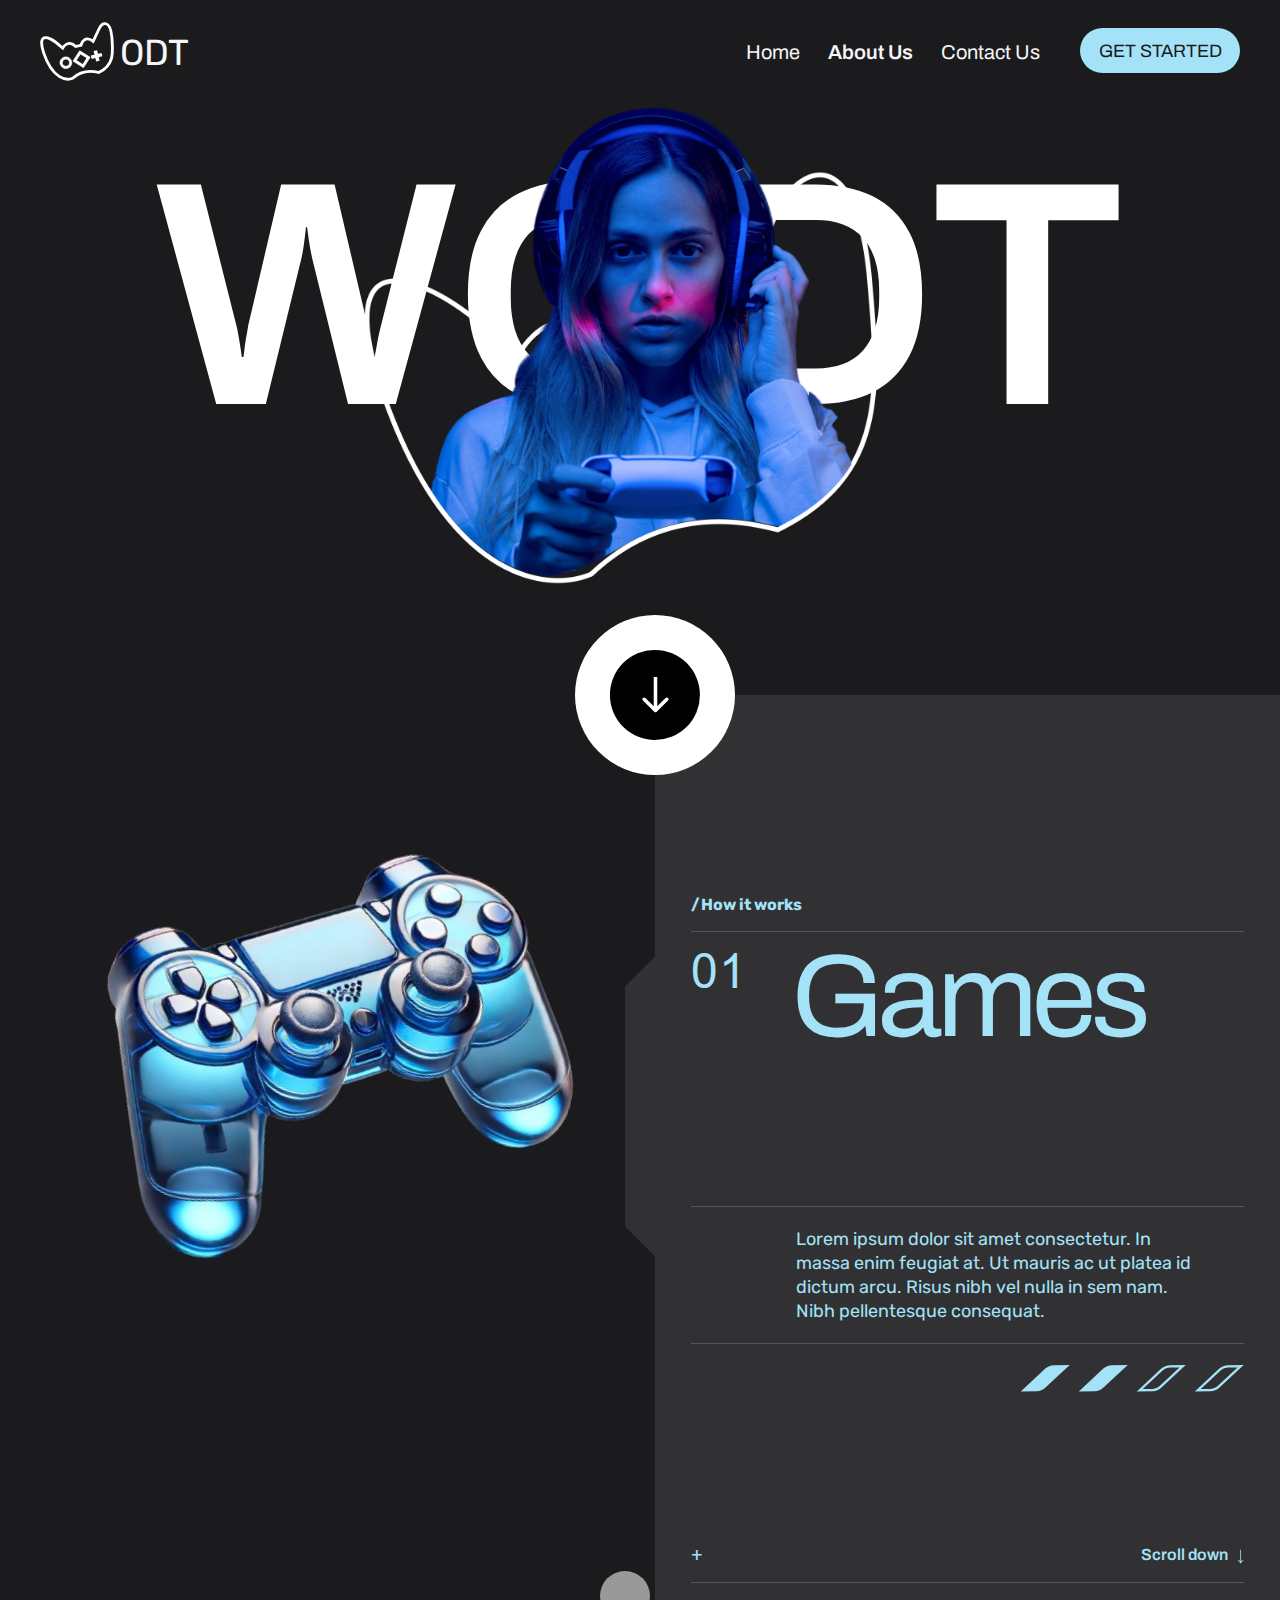
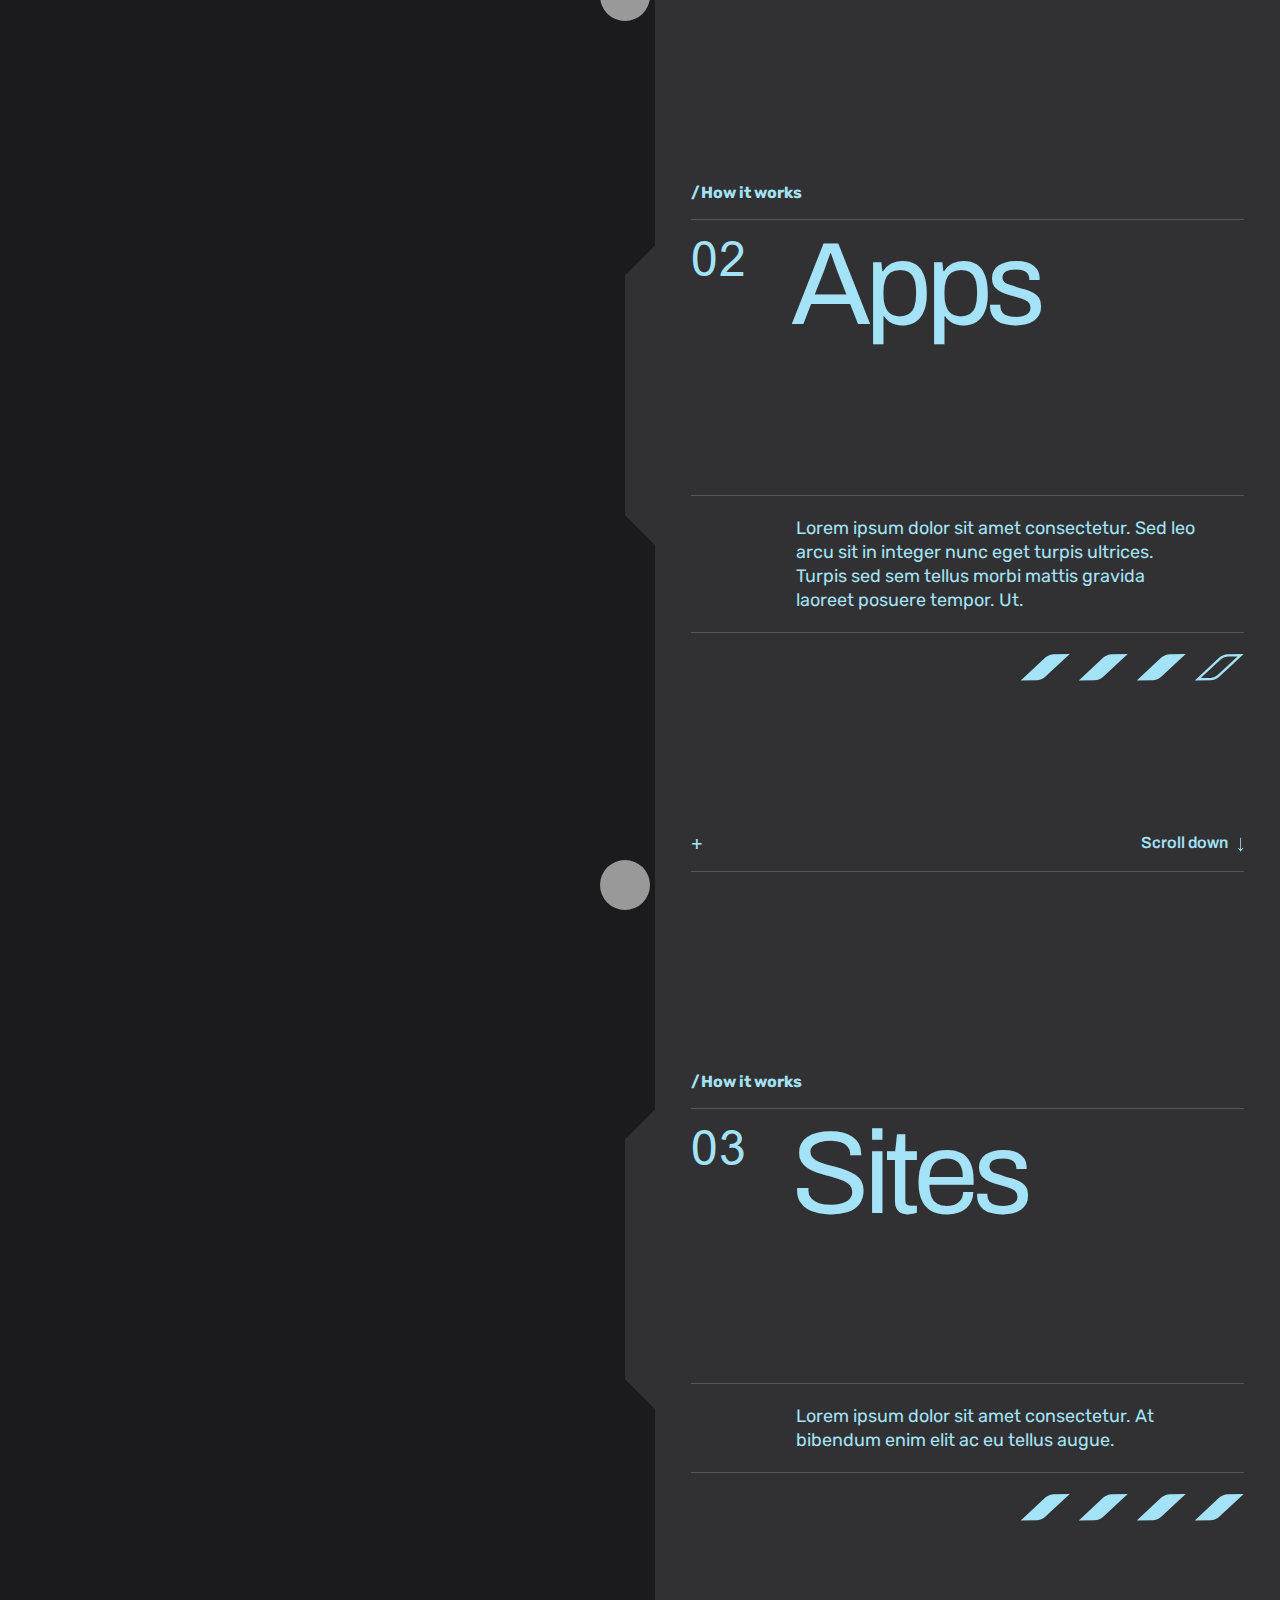
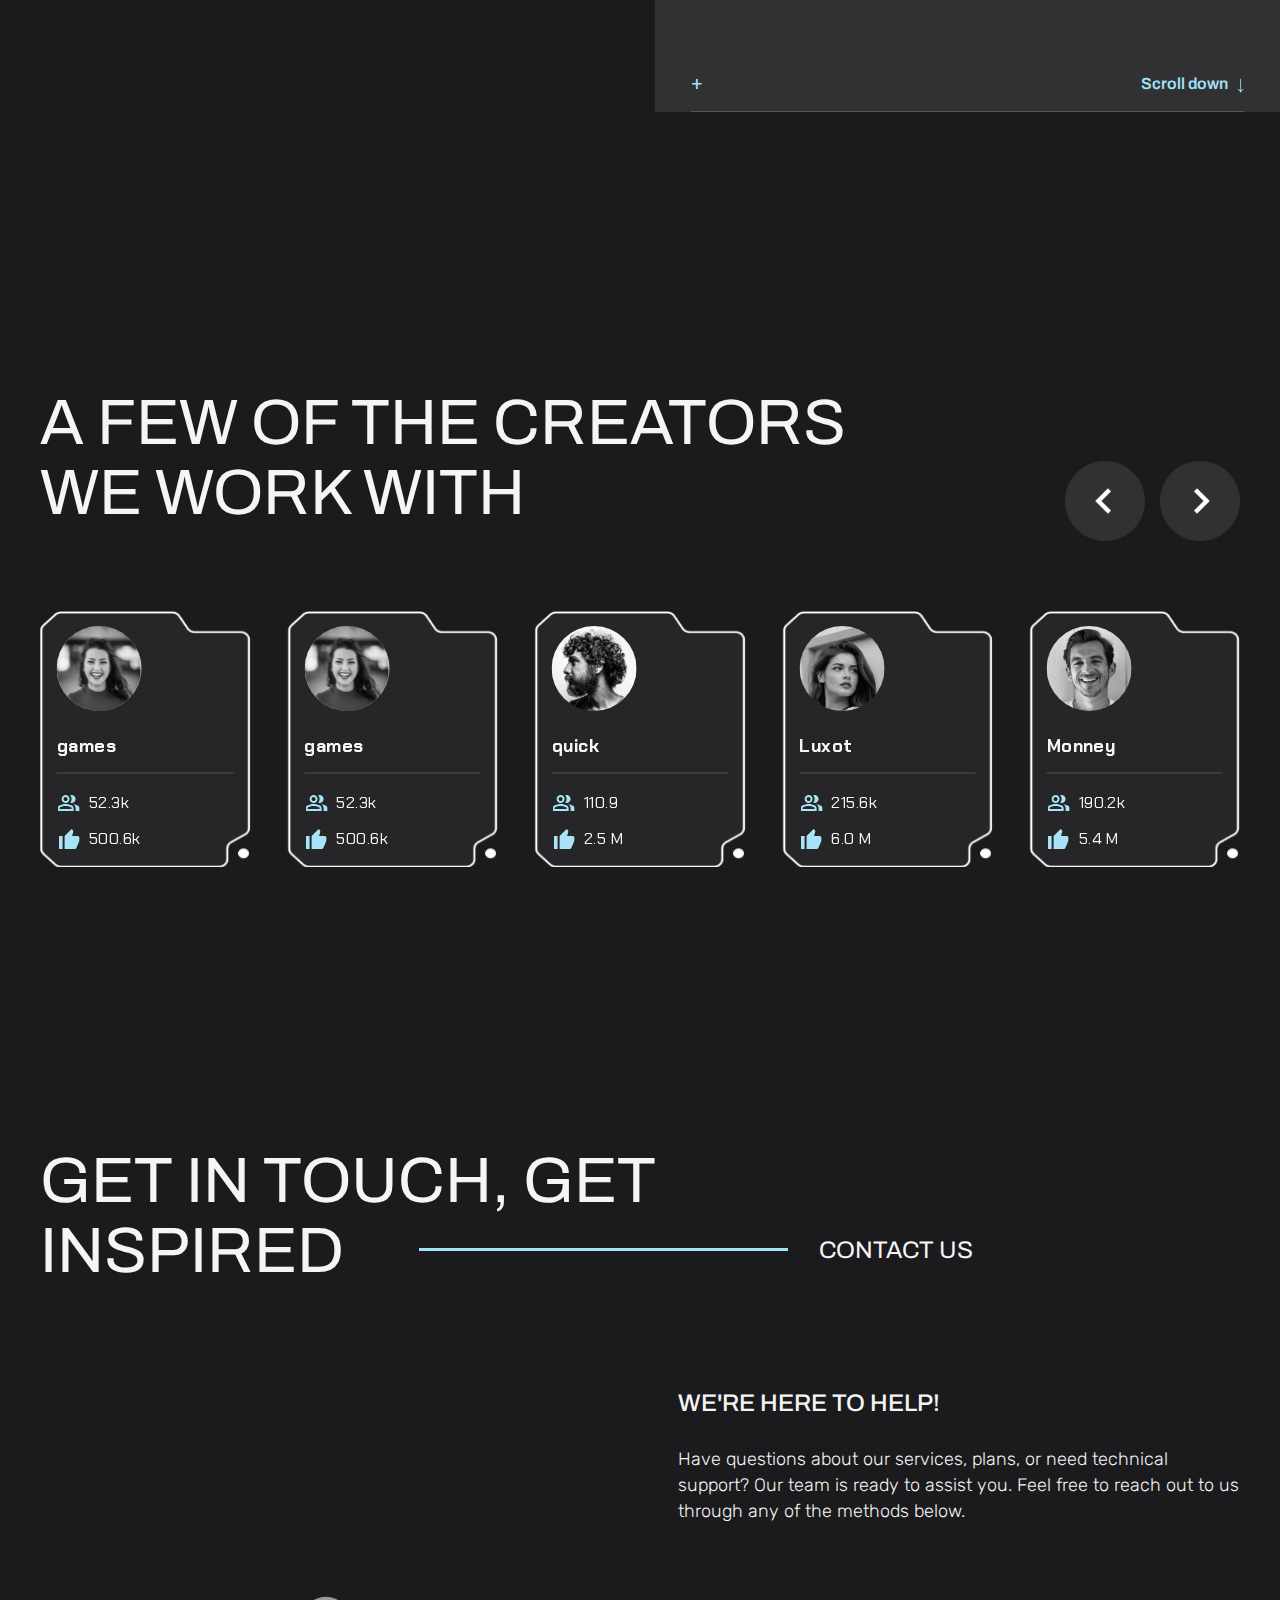
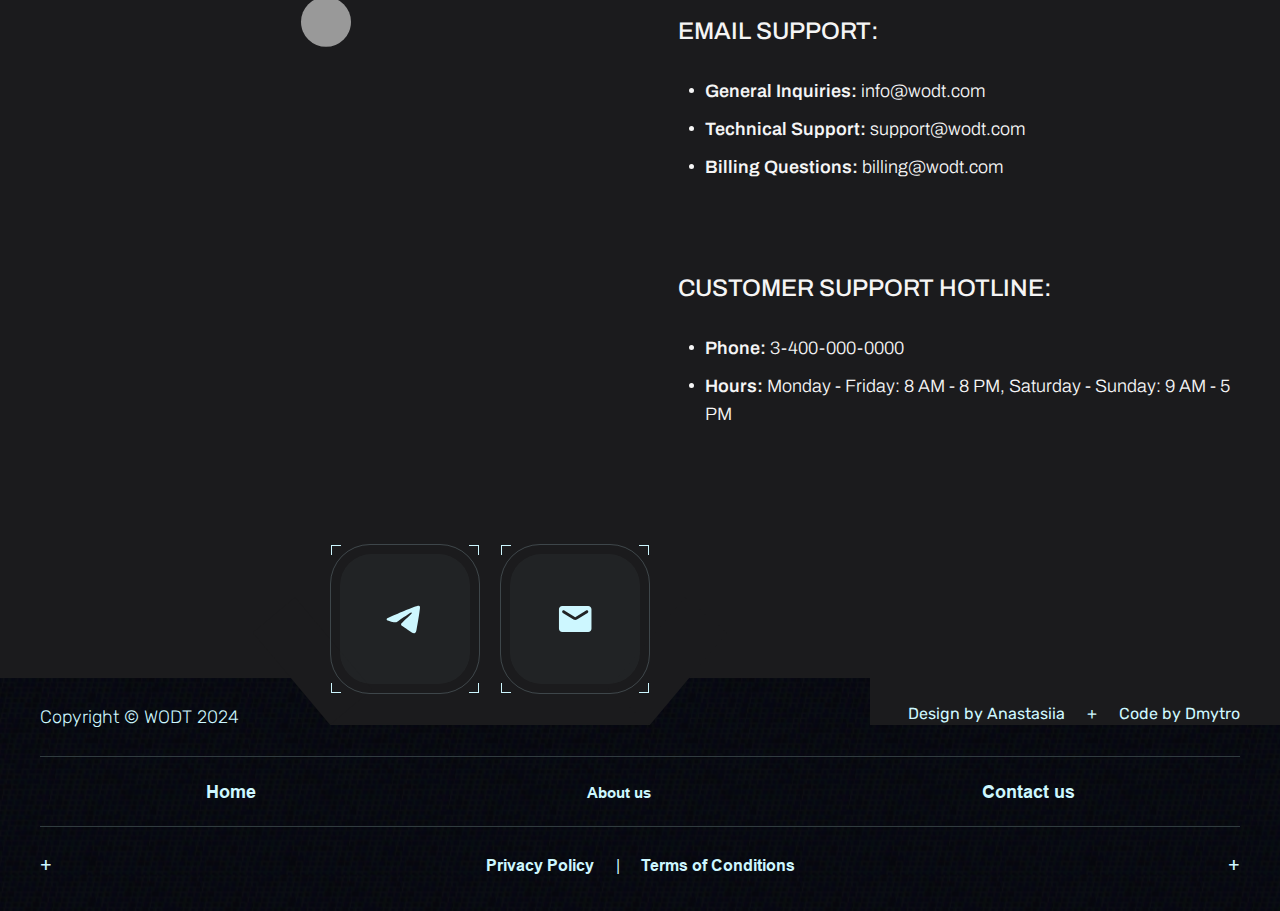
==== commit 4b884ba7: "Add files via upload" ====
--- a/about-us.html
+++ b/about-us.html
@@ -25,7 +25,7 @@
             <div class="menu__body">
                <nav class="menu-topmenu-container">
                   <ul class="menu__list">
-                     <li class="menu-item current-menu-item current_page_item">
+                     <li class="menu-item">
                         <a class="menu__link" href="https://hetman-novel.github.io/wodt/">Home</a>
                      </li>
                      <!---
@@ -53,7 +53,7 @@
                         </ul>
                      </li>
                      -->
-                     <li class="menu-item">
+                     <li class="menu-item current-menu-item current_page_item">
                         <a class="menu__link" href="https://hetman-novel.github.io/wodt/about-us.html">About Us</a>
                      </li>
                      <li class="menu-item">
@@ -451,10 +451,10 @@
          </div>
          <nav class="footer__nav-menu">
             <ul>
-               <li class="current-menu-item current_page_item">
+               <li>
                   <a href="https://hetman-novel.github.io/wodt/">Home</a>
                </li>
-               <li>
+               <li class="current-menu-item current_page_item">
                   <a href="https://hetman-novel.github.io/wodt/about-us.html">About us</a>
                </li>
                <li>
